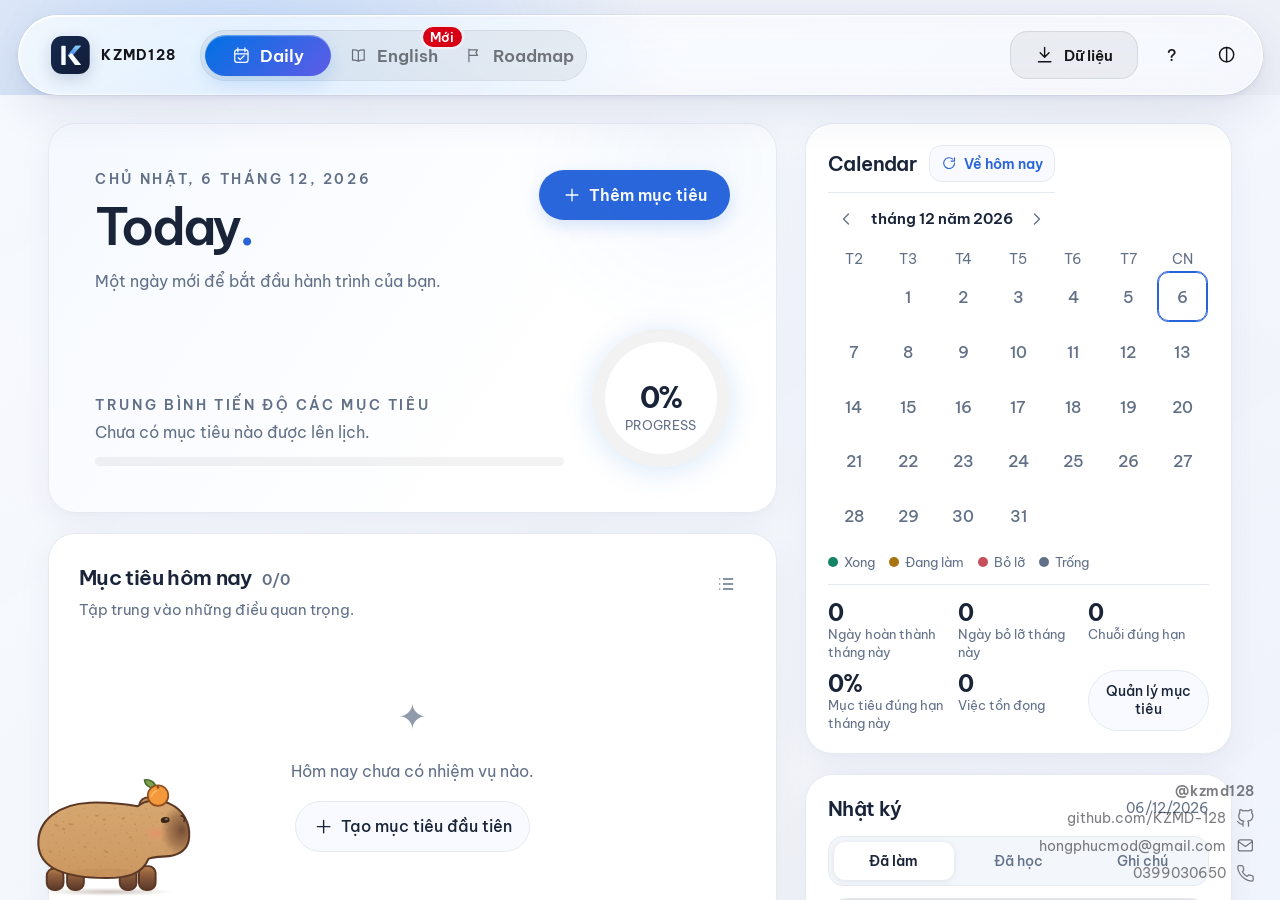
==== index.html @ f17ece74 "Add files via upload" ====
<!DOCTYPE html>
<html lang="vi"><head><meta charset="utf-8">
<meta name="viewport" content="width=device-width, initial-scale=1, viewport-fit=cover">
<title>KZMD128 — Progress, Every Day.</title>
<link rel="manifest" href="manifest.webmanifest">
<meta name="theme-color" content="#edf0f7">
<meta name="description" content="KZMD128 — Roadmap, English và Daily: hành trình tiến bộ mỗi ngày.">
<meta name="color-scheme" content="only light">
<meta name="mobile-web-app-capable" content="yes">
<meta name="apple-mobile-web-app-capable" content="yes">
<meta name="apple-mobile-web-app-title" content="KZMD128">
<meta name="apple-mobile-web-app-status-bar-style" content="black-translucent">

<link rel="icon" type="image/svg+xml" href="data:image/svg+xml,%3Csvg%20xmlns%3D%22http%3A%2F%2Fwww.w3.org%2F2000%2Fsvg%22%20viewBox%3D%220%200%20256%20256%22%3E%3Cdefs%3E%0A%20%3ClinearGradient%20id%3D%22bg%22%20x1%3D%220%22%20y1%3D%220%22%20x2%3D%221%22%20y2%3D%221%22%3E%3Cstop%20stop-color%3D%22%23152A4F%22%2F%3E%3Cstop%20offset%3D%221%22%20stop-color%3D%22%23121B37%22%2F%3E%3C%2FlinearGradient%3E%0A%20%3ClinearGradient%20id%3D%22wing%22%20x1%3D%220%22%20y1%3D%221%22%20x2%3D%221%22%20y2%3D%220%22%3E%3Cstop%20stop-color%3D%22%234B79EF%22%2F%3E%3Cstop%20offset%3D%221%22%20stop-color%3D%22%2371CBEE%22%2F%3E%3C%2FlinearGradient%3E%0A%3C%2Fdefs%3E%3Crect%20width%3D%22256%22%20height%3D%22256%22%20rx%3D%2257%22%20fill%3D%22url%28%23bg%29%22%2F%3E%0A%20%20%3Cpath%20d%3D%22M68%2070%20Q68%2064%2074%2064%20H91%20Q97%2064%2097%2070%20V186%20Q97%20192%2091%20192%20H74%20Q68%20192%2068%20186%20Z%22%20fill%3D%22%23F8FBFF%22%2F%3E%0A%20%20%3Cpath%20d%3D%22M110%20127%20L159%2065%20Q162%2062%20168%2062%20H194%20Q200%2062%20196%2068%20L135%20139%20Z%22%20fill%3D%22url%28%23wing%29%22%2F%3E%0A%20%20%3Cpath%20d%3D%22M113%20131%20L136%20113%20L196%20186%20Q201%20192%20193%20192%20H163%20Q159%20192%20156%20188%20Z%22%20fill%3D%22%23F8FBFF%22%2F%3E%0A%20%20%3Cpath%20d%3D%22M161%2065%20H194%20Q200%2065%20196%2071%20L182%2086%20H145%20Z%22%20fill%3D%22white%22%20fill-opacity%3D%22.16%22%2F%3E%0A%3C%2Fsvg%3E">

<script>try{var _t=localStorage.getItem('rm_th')==='dark'?'dark':'light';document.documentElement.dataset.theme=_t;var _m=document.querySelector('meta[name=theme-color]');if(_m)_m.content=_t==='dark'?'#06070c':'#edf0f7'}catch(e){document.documentElement.dataset.theme='light'}</script>
<link href="https://fonts.googleapis.com/css2?family=Be+Vietnam+Pro:wght@300;400;500;600&display=swap" rel="stylesheet">
<style>
/* ============ Token: sáng ============ */
:root{
--bg:#edf0f7;--ink:#14151a;--mut:rgba(20,21,26,.56);--line:rgba(20,21,26,.34);--rule:rgba(20,21,26,.09);--fill:rgba(20,21,26,.055);--red:#d70015;
--ac1:#0071e3;--ac2:#5e5ce6;--ring:rgba(0,113,227,.46);--ring2:rgba(0,113,227,.16);
--gbg:linear-gradient(135deg,rgba(255,255,255,.62),rgba(255,255,255,.26));
--gbg-s:linear-gradient(135deg,rgba(255,255,255,.82),rgba(255,255,255,.54));
--gf:blur(18px) saturate(150%) brightness(1.03);
--gsh:inset 0 1px 1px rgba(255,255,255,.9),inset 0 -1px 2px rgba(255,255,255,.3),0 0 0 .5px rgba(30,40,90,.08),0 14px 34px rgba(44,56,110,.11),0 2px 6px rgba(44,56,110,.07);
--spec:rgba(255,255,255,.82);--spec2:rgba(255,255,255,.28);--rim:rgba(255,255,255,.84);--spot:rgba(255,255,255,.57);--sheen:rgba(255,255,255,.65);--tile:rgba(255,255,255,.85);
--b1:#a8caf8;--b2:#dfc0f4;--b3:#b0e8dc;--b4:#f4dcc2;
--g1:rgba(10,132,255,.27);--g2:rgba(191,90,242,.14);--gc:rgba(10,132,255,.24);--gblend:normal;
--dks:rgba(44,56,110,.15);color-scheme:only light;box-sizing:border-box;padding-top:env(safe-area-inset-top,0px);padding-bottom:env(safe-area-inset-bottom,0px)}
/* ============ Token: tối ============ */
:root[data-theme="dark"]{
--bg:#06070c;--ink:#f5f6fa;--mut:rgba(245,246,250,.58);--line:rgba(255,255,255,.36);--rule:rgba(255,255,255,.1);--fill:rgba(255,255,255,.08);--red:#ff6961;
--ring:rgba(100,170,255,.58);--ring2:rgba(100,170,255,.18);
--gbg:linear-gradient(135deg,rgba(255,255,255,.17),rgba(255,255,255,.05));
--gbg-s:linear-gradient(135deg,rgba(58,62,80,.7),rgba(28,30,42,.6));
--gf:blur(22px) saturate(138%) brightness(1.08);
--gsh:inset 0 1px 1px rgba(255,255,255,.3),inset 0 -1px 2px rgba(255,255,255,.06),0 0 0 .5px rgba(255,255,255,.06),0 16px 44px rgba(0,0,0,.5),0 2px 8px rgba(0,0,0,.3);
--spec:rgba(255,255,255,.5);--spec2:rgba(255,255,255,.1);--rim:rgba(170,200,255,.78);--spot:rgba(140,175,255,.2);--sheen:rgba(255,255,255,.19);--tile:rgba(255,255,255,.16);
--b1:#2552bd;--b2:#6c35b8;--b3:#118088;--b4:#a8406a;
--g1:rgba(110,205,255,.29);--g2:rgba(165,115,255,.18);--gc:rgba(160,225,255,.26);--gblend:screen;
--dks:rgba(0,0,0,.5);color-scheme:dark}
*{box-sizing:border-box}html,body{height:100%;margin:0}
body{font-family:-apple-system,BlinkMacSystemFont,'Be Vietnam Pro',system-ui,sans-serif;background:var(--bg);color:var(--ink);overflow:hidden;-webkit-font-smoothing:antialiased}
.i{width:17px;height:17px;fill:none;stroke:currentColor;stroke-width:1.6;stroke-linecap:round;stroke-linejoin:round;flex:none}
.app{display:flex;height:100%;position:relative;overflow:hidden}
.main{flex:1;min-width:0;display:flex;flex-direction:column;position:relative;z-index:1}

/* ============ Nền aurora + glow chuột ============ */
.stage{position:absolute;inset:0;overflow:hidden;z-index:0;background:var(--bg);isolation:isolate}
.blob{position:absolute;width:58vmax;height:58vmax;border-radius:50%;opacity:.7;will-change:transform}
.blob.a{left:-14vmax;top:-20vmax;background:radial-gradient(circle,var(--b1),transparent 66%);animation:d1 28s ease-in-out infinite alternate}
.blob.b{right:-18vmax;top:4vmax;background:radial-gradient(circle,var(--b2),transparent 66%);animation:d2 34s ease-in-out infinite alternate}
.blob.c{left:14vmax;bottom:-30vmax;background:radial-gradient(circle,var(--b3),transparent 66%);animation:d3 31s ease-in-out infinite alternate}
.blob.d{right:6vmax;bottom:-24vmax;background:radial-gradient(circle,var(--b4),transparent 66%);animation:d4 38s ease-in-out infinite alternate}
@keyframes d1{to{transform:translate(16vmax,12vmax) scale(1.18)}}
@keyframes d2{to{transform:translate(-14vmax,16vmax) scale(.9)}}
@keyframes d3{to{transform:translate(12vmax,-14vmax) scale(1.2)}}
@keyframes d4{to{transform:translate(-16vmax,-10vmax) scale(1.1)}}
.glow{position:absolute;left:0;top:0;width:480px;height:480px;margin:-240px 0 0 -240px;border-radius:50%;pointer-events:none;opacity:0;
 background:radial-gradient(circle,var(--g1) 0%,var(--g2) 38%,transparent 68%);mix-blend-mode:var(--gblend);will-change:transform,opacity}
.glow.core{width:150px;height:150px;margin:-75px 0 0 -75px;background:radial-gradient(circle,var(--gc),transparent 70%)}

/* ============ Kính lỏng (Liquid Glass) ============ */
.glass{position:relative;background:var(--gbg);-webkit-backdrop-filter:var(--gf);backdrop-filter:var(--gf);box-shadow:var(--gsh)}
.glass::before{content:"";position:absolute;inset:0;border-radius:inherit;padding:1.2px;pointer-events:none;
 background:radial-gradient(150px circle at var(--mx,-400px) var(--my,-400px),var(--rim),transparent 70%),linear-gradient(140deg,var(--spec) 0%,var(--spec2) 22%,transparent 48%,transparent 62%,var(--spec2) 86%,var(--spec) 100%);
 -webkit-mask:linear-gradient(#000 0 0) content-box,linear-gradient(#000 0 0);-webkit-mask-composite:xor;mask:linear-gradient(#000 0 0) content-box exclude,linear-gradient(#000 0 0)}
.glass::after{content:"";position:absolute;inset:0;border-radius:inherit;pointer-events:none;opacity:0;transition:opacity .45s ease;
 background:radial-gradient(260px circle at var(--mx,-400px) var(--my,-400px),var(--spot),transparent 70%)}
[data-spot]:hover>.glass::after,.glass[data-spot]:hover::after{opacity:1}

/* ============ Thanh trên + dock ============ */
.bar{position:relative;z-index:50;display:flex;gap:10px;align-items:center;margin:12px 14px 0;padding:9px 12px 9px 22px;border-radius:32px;flex-wrap:wrap;min-height:64px}
.bar>.bg{position:absolute;inset:0;border-radius:inherit;pointer-events:none;z-index:0}
.bar>:not(.bg){position:relative;z-index:1}
.brand{font-size:13.5px;font-weight:600;letter-spacing:.18em;text-transform:uppercase;color:var(--mut);margin-right:6px;display:flex;align-items:center}
.brand::before{content:"";width:9px;height:9px;border-radius:50%;margin-right:10px;background:linear-gradient(135deg,var(--ac1),var(--ac2));box-shadow:0 0 10px var(--ring)}
.crumbs{flex:1 1 110px;font-size:14.5px;color:var(--mut);min-width:110px;white-space:nowrap;overflow:hidden;text-overflow:ellipsis}
.crumbs a{color:var(--ink);cursor:pointer;font-weight:500;transition:opacity .25s}.crumbs a:hover{opacity:.55}
button{font:inherit;font-size:13px;font-weight:500;border:0;background:transparent;color:var(--ink);border-radius:980px;padding:7px 14px;cursor:pointer;display:inline-flex;align-items:center;gap:6px;transition:background .35s ease,opacity .35s ease,filter .35s ease,transform .35s ease,scale .45s cubic-bezier(.32,.72,0,1)}
button:hover{background:var(--fill)}button:active{opacity:.82;scale:.955;transition-duration:.12s}
.p{background:linear-gradient(135deg,var(--ac1),var(--ac2));color:#fff;box-shadow:inset 0 1px 0 rgba(255,255,255,.32),0 5px 14px var(--ring2)}
.p:hover{background:linear-gradient(135deg,var(--ac1),var(--ac2));filter:brightness(1.1)}
#add{font-size:14px;padding:10px 18px}#add .i{width:16px;height:16px}
#add{overflow:hidden;transition:background .35s ease,filter .35s ease,opacity .35s ease,scale .5s cubic-bezier(.32,.72,0,1),translate .5s cubic-bezier(.32,.72,0,1),box-shadow .5s ease}
#add .i{transition:transform .6s cubic-bezier(.32,.72,0,1)}
#add::after{content:"";position:absolute;top:0;bottom:0;left:-70%;width:45%;background:linear-gradient(100deg,transparent,rgba(255,255,255,.38),transparent);transform:skewX(-20deg);transition:left .9s cubic-bezier(.32,.72,0,1);pointer-events:none}
@media(hover:hover){#add:hover{translate:0 -2px;scale:1.04;box-shadow:inset 0 1px 0 rgba(255,255,255,.4),0 10px 26px var(--ring2)}
#add:hover .i{transform:rotate(90deg)}#add:hover::after{left:130%}}
#add:active{scale:.96;translate:0 0;transition-duration:.12s}
@media(prefers-reduced-motion:reduce){#add::after{display:none}#add:hover .i{transform:none}}
.g{width:34px;height:34px;padding:0;justify-content:center}
.dock{position:relative;display:flex;align-items:center;gap:2px;padding:4px;height:46px;flex:none;border-radius:24px;margin-left:30px}
/* vùng bắt chuột kéo dài xuống dưới, chỉ bật khi đang phóng to để không bị tuột hover giữa các icon */
.dock::after{content:"";position:absolute;left:-40px;right:-40px;top:0;height:calc(100% + 44px);pointer-events:none;z-index:0}
.dock.hot::after{pointer-events:auto}
/* nền kính của dock là một hình duy nhất, JS vẽ lại đường viền (clip-path) mỗi khung hình: thanh cong xuống ôm theo icon */
.dock>.dockbg{position:absolute;left:-70px;top:0;width:calc(100% + 140px);height:calc(100% + 60px);border-radius:0;box-shadow:none;pointer-events:none;z-index:0}
.dock>.dockbg.glass::before{display:none}
.dock>.dockbg.glass::after{opacity:var(--so,0);border-radius:0}
.dksv{position:absolute;left:-70px;top:0;width:calc(100% + 140px);height:calc(100% + 60px);overflow:visible;pointer-events:none;z-index:0}
.dock .g{position:relative;z-index:1;width:38px;height:38px;flex:none;transform-origin:50% 0;will-change:transform;isolation:isolate;background:transparent}
.dock .g::before{content:"";position:absolute;inset:0;border-radius:50%;background:var(--tile);opacity:calc(var(--g,0)*.8);z-index:-1;box-shadow:inset 0 1px 1px rgba(255,255,255,.5),0 3px 10px rgba(0,0,0,.1)}
.dock:not(.mag) .g::before{transition:opacity .25s ease}
.dock:not(.mag) .g:hover::before{opacity:1}
.dock .g:hover{background:transparent}
.dock .g .i{width:20px;height:20px}
.dock .g.act::after{content:"";position:absolute;bottom:3px;left:50%;width:4px;height:4px;margin-left:-2px;border-radius:50%;background:var(--ink);opacity:.75}
.dock .sep{display:block;position:relative;z-index:1;width:1px;height:22px;background:var(--rule);margin:0 4px;flex:none;will-change:transform}
.tip{position:absolute;left:0;top:0;z-index:2;pointer-events:none;opacity:0;white-space:nowrap;font-size:12px;font-weight:500;padding:5px 12px;border-radius:999px;color:#f5f5f7;transition:opacity .18s ease;
 background:rgba(26,27,32,.74);-webkit-backdrop-filter:blur(14px) saturate(160%);backdrop-filter:blur(14px) saturate(160%);box-shadow:inset 0 1px 0 rgba(255,255,255,.18),0 6px 18px rgba(0,0,0,.25)}
.dock.mag .tip{transition:none}

/* ============ Bảng vẽ ============ */
.wrap{flex:1;position:relative;min-height:0;overflow:hidden}
#board{position:absolute;inset:0;overflow:hidden;touch-action:none;cursor:grab;background:transparent}
#board.dg{cursor:grabbing}
#world{position:absolute;left:0;top:0;transform-origin:0 0;will-change:transform}
#world>svg{position:absolute;left:0;top:0;width:1px;height:1px;overflow:visible}
.lk{fill:none;stroke:var(--line);stroke-width:1px;vector-effect:non-scaling-stroke;stroke-linecap:round}
.n{position:absolute;left:0;top:0;width:200px;will-change:transform}
.dt{position:absolute;left:0;right:0;top:-22px;text-align:center;font-size:11px;letter-spacing:.03em;color:var(--mut);white-space:nowrap}
.dt.late{color:var(--red)}
.card{height:88px;border-radius:26px;padding:14px 17px;cursor:pointer;transition:translate .6s cubic-bezier(.32,.72,0,1),scale .6s cubic-bezier(.32,.72,0,1),box-shadow .6s ease}
.card:hover{translate:0 -3px;scale:1.03}
.card:active{scale:.985;translate:0 -1px;transition-duration:.15s}
.card.pulse{animation:cpulse .9s cubic-bezier(.22,.8,.3,1)}
@keyframes cpulse{0%{box-shadow:var(--gsh),0 0 0 0 var(--ring2)}100%{box-shadow:var(--gsh),0 0 0 16px transparent}}
@media(prefers-reduced-motion:reduce){.card.pulse{animation:none}}
.card.on{box-shadow:var(--gsh),0 0 0 1.5px var(--ring),0 0 26px var(--ring2)}
.card b{font-size:14px;font-weight:600;display:flex;gap:5px;align-items:flex-start;padding-right:36px;line-height:1.3;max-height:2.6em;overflow:hidden;letter-spacing:-.01em}
.card b .i{width:14px;height:14px;margin-top:2px}
.card small{color:var(--mut);font-size:11.5px;display:flex;align-items:center;gap:3px;margin-top:4px}
.card small .i{width:12px;height:12px;transition:transform .35s}.card small .i.o{transform:rotate(180deg)}
.pr{position:absolute;left:17px;right:17px;bottom:13px;height:3px;background:var(--fill);border-radius:3px;overflow:hidden}
.pr i{display:block;height:100%;background:linear-gradient(90deg,var(--ac1),var(--ac2));border-radius:3px;transition:width .6s cubic-bezier(.32,.72,0,1)}
.ic{position:absolute;top:10px;right:11px;display:flex;gap:2px;opacity:0;transition:opacity .4s;color:var(--mut);z-index:2}
.card:hover .ic{opacity:1}.ic span{display:flex;padding:3px;border-radius:50%;transition:background .25s,color .25s}.ic span:hover{color:var(--ink);background:var(--fill)}.ic .i{width:14px;height:14px}
@media(hover:none){.ic{opacity:.7}}
.sig{position:absolute;right:20px;bottom:14px;font-size:11.5px;color:var(--mut);z-index:3;display:grid;gap:7px;justify-items:end}
.sig b{font-weight:600;letter-spacing:.04em}.sig a{color:inherit;text-decoration:none;display:flex;align-items:center;gap:8px;transition:color .25s}.sig a:hover{color:var(--ink)}.sig .i{width:15px;height:15px}

/* ============ Câu động lực ============ */
.qpill{position:absolute;top:14px;left:50%;translate:-50% 0;width:230px;height:46px;max-width:calc(100% - 24px);border-radius:28px;overflow:hidden;cursor:pointer;z-index:6;
 background:var(--gbg-s);transition:width 1s cubic-bezier(.32,.72,0,1),height 1s cubic-bezier(.32,.72,0,1)}
.qi{position:absolute;left:50%;top:50%;width:max-content;max-width:min(520px,calc(100vw - 110px));translate:-43% -50%;opacity:0;text-align:center;
 transition:translate 1s cubic-bezier(.32,.72,0,1),opacity .6s ease}
.qi.in{translate:-50% -50%;opacity:1}
.qi.out{translate:-58% -50%;opacity:0;transition-duration:.7s,.5s}
.qi p{margin:0;font-size:14.5px;line-height:1.5;font-weight:500;letter-spacing:-.005em}
.qi cite{display:block;font-style:normal;font-size:11.5px;color:var(--mut);font-weight:400;margin-top:2px}
.w{display:inline-block;opacity:0;transform:translateY(10px) scale(.96);filter:blur(7px);
 transition:opacity .7s ease,transform .95s cubic-bezier(.2,.9,.25,1),filter .7s ease;transition-delay:calc(var(--i)*34ms + 140ms)}
.qi.in .w{opacity:1;transform:none;filter:blur(0)}
.qi.out .w{opacity:0;transform:translateY(-8px) scale(.98);filter:blur(6px);transition-duration:.45s,.55s,.45s;transition-delay:calc(var(--i)*14ms)}
.qpill .sh{position:absolute;inset:0;pointer-events:none;opacity:0;background:linear-gradient(100deg,transparent 32%,var(--sheen) 50%,transparent 68%)}
.qpill .sh.go{animation:sh 1.6s .1s cubic-bezier(.4,0,.2,1)}
@keyframes sh{0%{transform:translateX(-110%);opacity:0}25%{opacity:1}100%{transform:translateX(110%);opacity:0}}
.qpill .ln{position:absolute;left:0;right:0;bottom:0;height:2px;opacity:.6;transform:scaleX(0);transform-origin:left;background:linear-gradient(90deg,var(--ac1),var(--ac2))}
.qpill .ln.go{animation:ln 15s linear forwards}
@keyframes ln{to{transform:scaleX(1)}}

/* ============ Bong bóng hai bên ============ */
.col{position:absolute;top:14px;width:215px;display:flex;flex-direction:column;justify-content:center;gap:14px;z-index:4;pointer-events:none;transition:opacity .7s}
#lb{left:16px;bottom:14px;align-items:flex-start}#rb{right:16px;bottom:100px;align-items:flex-end}
.bb{pointer-events:auto;cursor:pointer;max-width:100%;animation:popL .8s cubic-bezier(.32,.72,0,1) both;animation-delay:calc(var(--i)*.09s)}.bb.R{animation-name:popR}
.bi{padding:11px 16px;border-radius:22px;animation:fl 6s ease-in-out infinite alternate;animation-delay:calc(var(--i)*-1.3s);font-size:12px;line-height:1.45}
.bb.L .bi{border-bottom-left-radius:7px}.bb.R .bi{border-bottom-right-radius:7px}
.bi b{display:block;font-weight:600;font-size:12.5px}.bi span{color:var(--mut);font-size:11px;display:block}
.bi p{margin:2px 0;color:var(--mut);display:-webkit-box;-webkit-line-clamp:2;-webkit-box-orient:vertical;overflow:hidden}
.bi .r{color:var(--red)}
@keyframes popL{from{opacity:0;transform:translateX(-48px)}}@keyframes popR{from{opacity:0;transform:translateX(48px)}}
@keyframes fl{to{transform:translateY(-6px)}}
.app.oI #rb,.app.oH #rb{opacity:0}.app.oI #rb .bb,.app.oH #rb .bb{pointer-events:none}
@media(max-width:1000px){.col{display:none}}

/* ============ Panel nổi ============ */
.panel{position:absolute;top:14px;bottom:14px;width:330px;max-width:94vw;border-radius:32px;background:var(--gbg-s);display:flex;flex-direction:column;min-height:0;z-index:20;overflow:hidden;opacity:0;pointer-events:none;transition:transform .45s cubic-bezier(.32,.72,0,1),opacity .35s ease,scale .5s cubic-bezier(.3,1.4,.5,1)}
.panel.open{opacity:1;pointer-events:auto;transform:none;transition:transform .75s cubic-bezier(.3,1.25,.5,1),opacity .5s ease,scale .55s cubic-bezier(.3,1.4,.5,1)}
@media(hover:hover){.panel.open:hover{scale:1.025}}
.panel.R{right:14px;transform:translateX(44px)}.panel.L{left:14px;transform:translateX(-44px)}.panel.open.R,.panel.open.L{transform:none}
.panel h3{margin:0;padding:20px 22px 8px;font-size:17px;font-weight:600;letter-spacing:-.02em;display:flex;align-items:center;justify-content:space-between;gap:10px}
.px{width:30px;height:30px;padding:0;justify-content:center;color:var(--mut);flex:none;margin:-4px -6px -4px 0}
.px .i{width:16px;height:16px;transition:transform .45s cubic-bezier(.3,1.5,.5,1)}
.px:hover{color:var(--ink);background:var(--fill)}.px:hover .i{transform:rotate(90deg)}
.panel h3 small{color:var(--mut);font-weight:400;font-size:12px;margin-left:6px}
.hw{padding:0 22px 10px;display:grid;gap:8px}
input,textarea{font:inherit;font-size:13px;width:100%;border:0;border-radius:14px;padding:10px 12px;background:var(--fill);color:var(--ink);outline:none;resize:none;box-shadow:inset 0 0 0 1px var(--rule);transition:box-shadow .3s}
input:focus,textarea:focus{box-shadow:inset 0 0 0 1px var(--ac1),0 0 0 3px var(--ring2)}
.two{display:grid;grid-template-columns:1fr 1fr;gap:8px}
#alert{margin:0 22px 8px;font-size:12px;color:var(--red);line-height:1.6}
.lst{overflow:auto;padding:0 22px 18px;flex:1}
.it{display:flex;gap:10px;align-items:flex-start;padding:11px 0;border-top:1px solid var(--rule);font-size:13px}
.it .t{line-height:1.4}.it.d .t{text-decoration:line-through;color:var(--mut)}.tag{font-size:11.5px;color:var(--mut)}.tag.r{color:var(--red)}
.it>span,.ih span{cursor:pointer;color:var(--mut);display:flex;transition:color .25s}.it>span:hover,.ih span:hover{color:var(--ink)}
.ide{padding:11px 0;border-top:1px solid var(--rule);font-size:13px}
.ih{display:flex;justify-content:space-between;gap:8px}.ih b{font-weight:600;line-height:1.35}
.ide p{margin:4px 0;color:var(--ink);white-space:pre-wrap;line-height:1.45;display:-webkit-box;-webkit-line-clamp:5;-webkit-box-orient:vertical;overflow:hidden}
input[type=checkbox]{appearance:none;-webkit-appearance:none;width:18px;height:18px;padding:0;margin:1px 0 0;border:1.5px solid var(--line);border-radius:50%;background:transparent;flex:none;cursor:pointer;box-shadow:none;transition:background .3s,border-color .3s}
input[type=checkbox]:checked{border-color:transparent;background:url("data:image/svg+xml,%3Csvg xmlns='http://www.w3.org/2000/svg' viewBox='0 0 24 24' fill='none' stroke='white' stroke-width='3.4' stroke-linecap='round' stroke-linejoin='round'%3E%3Cpath d='M6 12.5l4 4 8-9'/%3E%3C/svg%3E") center/12px no-repeat,linear-gradient(135deg,var(--ac1),var(--ac2))}
.hide{display:none!important}

/* ============ Hộp thoại, toast ============ */
.mask{position:absolute;inset:0;background:rgba(0,0,0,.2);-webkit-backdrop-filter:blur(8px);backdrop-filter:blur(8px);display:flex;align-items:center;justify-content:center;z-index:30;padding:12px}
.dlg{background:var(--gbg-s);border-radius:30px;padding:24px;width:min(430px,100%);max-height:100%;overflow:auto;display:grid;gap:12px;font-size:13px;box-shadow:var(--gsh),0 30px 80px rgba(0,0,0,.25)}
.dlg h3{margin:0;font-size:18px;font-weight:600;letter-spacing:-.02em}.dlg label{display:grid;gap:5px;color:var(--mut);font-size:12px}
.chk{display:flex!important;align-items:center;gap:8px}.chk input{width:18px}
.row{display:flex;gap:6px;justify-content:flex-end}.mask{animation:fi .3s ease}.dlg{animation:di .6s cubic-bezier(.3,1.3,.5,1)}@keyframes fi{from{opacity:0}}@keyframes di{from{opacity:0;transform:translateY(18px) scale(.93)}}
#toasts{position:absolute;left:14px;bottom:36px;z-index:40;display:grid;gap:6px;max-width:min(360px,90vw)}
.toast{background:rgba(28,28,32,.74);-webkit-backdrop-filter:blur(18px) saturate(160%);backdrop-filter:blur(18px) saturate(160%);color:#f5f5f7;padding:11px 17px;border-radius:18px;font-size:13px;box-shadow:inset 0 1px 0 rgba(255,255,255,.18),0 10px 30px rgba(0,0,0,.25);animation:ti .55s cubic-bezier(.3,1.3,.5,1)}
@keyframes ti{from{opacity:0;transform:translateY(14px) scale(.95)}}
@media(max-width:900px){.dock{margin-left:0}}
@media(max-width:560px){.brand{letter-spacing:.08em}.bar{padding-left:14px}}
@media(prefers-reduced-motion:reduce){.blob,.bi{animation:none}.panel.open:hover{scale:none}.w{transition-duration:.01s!important;transition-delay:0s!important}.qpill .sh.go{animation:none}}

/* ============ Menu tính năng (rê chuột vào chữ Roadmap) ============ */
.brand{cursor:pointer;user-select:none;-webkit-user-select:none;transition:color .3s}
.brand:hover,.brand.open{color:var(--ink)}
.bar>.brand{z-index:5}
.brand::after{content:"";position:absolute;left:-14px;top:100%;width:230px;height:24px;pointer-events:none}.brand.open::after{pointer-events:auto}
.bc{width:12px;height:12px;margin-left:7px;transition:transform .55s cubic-bezier(.3,1.5,.5,1)}.brand.open .bc{transform:rotate(180deg)}
.fmenu{position:absolute;left:-14px;top:calc(100% + 14px);min-width:190px;padding:7px;border-radius:26px;background:var(--gbg-s);display:grid;gap:2px;
 text-transform:none;letter-spacing:0;font-size:13px;color:var(--ink);cursor:default;opacity:0;pointer-events:none;transform:translateY(-10px) scale(.86);transform-origin:28px 0;transition:opacity .25s ease,transform .3s ease}
.brand.open .fmenu{opacity:1;pointer-events:auto;transform:none;transition:opacity .35s ease,transform .8s cubic-bezier(.3,1.35,.5,1)}
.fi{width:100%;justify-content:flex-start;gap:10px;padding:11px 14px;border-radius:19px;font-size:13.5px;opacity:0;transform:translateY(-8px) scale(.9);transition:opacity .2s,transform .2s,background .3s}
.brand.open .fi{opacity:1;transform:none;transition:opacity .4s ease calc(var(--i)*70ms + 120ms),transform .75s cubic-bezier(.3,1.5,.5,1) calc(var(--i)*70ms + 120ms),background .3s}
.fi.act{background:var(--fill)}.fi.act::after{content:"";margin-left:auto;width:6px;height:6px;border-radius:50%;background:linear-gradient(135deg,var(--ac1),var(--ac2))}
.enb{display:none}.app.en .enb,.app.st .enb{display:inline-flex}.app.en #add,.app.en #dock,.app.st #add,.app.st #dock{display:none}.app.en .crumbs,.app.st .crumbs{visibility:hidden}
@keyframes bpop{from{opacity:0;transform:translateY(-8px) scale(.9)}}
.app.rb #add,.app.rb .dock,.app.en .enb,.app.st .enb{animation:bpop .7s cubic-bezier(.3,1.3,.5,1) both}

/* ============ Chuyển giữa các tính năng ============ */
#rmv,#en,#st{position:absolute;inset:0}
#rmv{transition:opacity .5s ease .1s,transform .7s cubic-bezier(.3,1.2,.5,1) .1s,visibility 0s}
.app.en #rmv,.app.st #rmv{opacity:0;visibility:hidden;pointer-events:none;transform:scale(.97);transition:opacity .35s ease,transform .5s ease,visibility 0s .5s}
#en{overflow-y:auto;overscroll-behavior:contain;opacity:0;visibility:hidden;pointer-events:none;transform:translateY(24px) scale(.98);padding-top:60px;transition:opacity .3s ease,transform .4s ease,visibility 0s .4s,padding-top 1s cubic-bezier(.32,.72,0,1)}
.app.en #en{opacity:1;visibility:visible;pointer-events:auto;transform:none;transition:opacity .6s ease .15s,transform .9s cubic-bezier(.3,1.25,.5,1) .15s,visibility 0s,padding-top 1s cubic-bezier(.32,.72,0,1)}

/* ============ English: flashcard ============ */
.en1{min-height:calc(100% - var(--th,196px));padding:24px 20px 22px;display:flex;flex-direction:column;align-items:center;justify-content:center;gap:20px}
.app.en .en1>*{animation:ep .9s cubic-bezier(.3,1.3,.5,1) both}
.app.en .en1>:nth-child(2){animation-delay:.12s}.app.en .en1>:nth-child(3){animation-delay:.24s}.app.en .en1>:nth-child(4){animation-delay:.36s}
@keyframes ep{from{opacity:0;transform:translateY(26px) scale(.94)}}
.fcw{width:min(520px,100%);perspective:1400px;cursor:pointer;transition:translate .55s cubic-bezier(.3,1.4,.5,1)}.fcw:hover{translate:0 -4px}
.fc{position:relative;height:clamp(190px,36vh,300px);transform-style:preserve-3d;transition:transform .85s cubic-bezier(.3,1.25,.5,1)}
.fc.flip{transform:rotateY(180deg)}.fc.nt{transition:none}
.ff{position:absolute;inset:0;border-radius:34px;display:flex;flex-direction:column;align-items:center;justify-content:center;gap:12px;padding:26px 30px;text-align:center;
 backface-visibility:hidden;-webkit-backface-visibility:hidden;-webkit-backdrop-filter:none;backdrop-filter:none;background:var(--gbg-s)}
.ff.bk{transform:rotateY(180deg)}
.ff b{font-size:clamp(26px,5vw,38px);font-weight:600;letter-spacing:-.02em;line-height:1.2;word-break:break-word}
.ff small{font-size:11px;letter-spacing:.14em;text-transform:uppercase;color:var(--mut)}
.dkb{display:flex;align-items:center;gap:8px;padding:7px 10px;border-radius:999px}
.cb{position:relative;width:44px;height:44px;padding:0;justify-content:center}.cb .i{width:20px;height:20px}
.rg{position:absolute;left:-4px;top:-4px;width:calc(100% + 8px);height:calc(100% + 8px);transform:rotate(-90deg);fill:none;stroke:var(--ac1);stroke-width:2;stroke-linecap:round;stroke-dasharray:116.24;stroke-dashoffset:116.24;opacity:0;pointer-events:none}
.rg.go{opacity:1;animation:rg var(--fms,5s) linear forwards}@keyframes rg{to{stroke-dashoffset:0}}
.pos{width:min(520px,100%);display:flex;align-items:center;gap:14px;font-size:12.5px;color:var(--mut);white-space:nowrap}.pos b{color:var(--ink);font-weight:600}
.trk{flex:1;height:4px;border-radius:4px;background:var(--fill);overflow:hidden}
.trk i{display:block;height:100%;width:0;border-radius:4px;background:linear-gradient(90deg,var(--ac1),var(--ac2));transition:width .7s cubic-bezier(.32,.72,0,1)}
.hint{color:var(--mut);font-size:12.5px}.hint .i{width:14px;height:14px;animation:bob 2s ease-in-out infinite}@keyframes bob{50%{transform:translateY(3px)}}
.en2{width:min(640px,100%);margin:0 auto;padding:0 20px 130px;display:grid;gap:16px}
.ep{padding:20px 22px;border-radius:30px;background:var(--gbg-s);display:grid;gap:10px}
.ep h3{margin:0;font-size:17px;font-weight:600;letter-spacing:-.02em}.ep h3 small{color:var(--mut);font-weight:400;font-size:12px;margin-left:6px}
.hnt{font-size:12px;color:var(--mut);line-height:1.55}.hnt b{color:var(--ink);font-weight:500}
.wi{display:flex;gap:12px;align-items:center;padding:12px 0;border-top:1px solid var(--rule);cursor:pointer}
.wi .no{font-style:normal;font-size:11.5px;color:var(--mut);width:24px;text-align:right;flex:none}
.wt{flex:1;min-width:0;display:grid;gap:2px}.wt b{font-weight:600;font-size:14px}.wt span{color:var(--mut);font-size:12.5px}
.wt .wpos{font-style:normal;color:var(--ac1);font-size:10.5px;margin-right:4px}
.wi.on .no,.wi.on .wt b{color:var(--ac1)}.wi.on .no{font-weight:600}
.wx{display:flex;padding:5px;border-radius:50%;color:var(--mut);transition:background .25s,color .25s}.wx:hover{color:var(--ink);background:var(--fill)}
.nw{animation:wp .75s cubic-bezier(.3,1.4,.5,1) both;animation-delay:calc(var(--n)*70ms)}@keyframes wp{from{opacity:0;transform:translateY(14px) scale(.96)}}
.em{margin:0;color:var(--mut);font-size:13px}
/* ============ Từ vựng mở rộng: prompt AI, ví dụ, biến thể và ảnh ============ */
.wprompt{border-top:1px solid var(--rule);padding-top:10px;margin-top:2px}
.wprompt summary{display:flex;align-items:center;justify-content:space-between;gap:12px;cursor:pointer;list-style:none;font-size:13px;font-weight:600}
.wprompt summary::-webkit-details-marker,.wd summary::-webkit-details-marker{display:none}
.wprompt summary::after{content:'+';color:var(--mut);font-size:18px;font-weight:400;line-height:1}
.wprompt[open] summary::after{content:'−'}
.wpbody{display:grid;gap:10px;padding-top:12px}
.wphead button{width:100%;min-height:42px;justify-content:center;background:var(--fill)}
#w_prompt{width:100%;height:130px;min-height:90px;max-height:60vh;resize:vertical;font-size:12px;line-height:1.55}
.wextra{width:min(860px,100%)}
.wd{padding:13px 16px;border-radius:25px;background:var(--gbg-s);text-align:left}
.wd summary{display:flex;align-items:center;justify-content:space-between;gap:12px;cursor:pointer;list-style:none;font-size:12.5px;font-weight:600}
.wd summary::after{content:'⌄';color:var(--mut);font-size:16px;font-weight:400;transition:transform .2s}
.wd[open] summary::after{transform:rotate(180deg)}
.wd summary small{margin-left:auto;color:var(--mut);font-size:11px;font-weight:400}
.wdgrid{display:grid;gap:12px;align-items:start;margin-top:12px}
.wdgrid.ph0{grid-template-columns:minmax(0,1fr)}
.wdgrid.ph1{grid-template-columns:96px minmax(0,1fr)}
.wdgrid.ph2{grid-template-columns:82px minmax(0,1fr) 82px}
.wdphoto{display:block;width:100%;height:104px;object-fit:cover;border-radius:18px;background:var(--fill);box-shadow:0 5px 16px rgba(20,21,26,.1)}
.wdbody{display:grid;gap:10px;min-width:0}
.wdexample{padding:10px 12px;border-radius:16px;background:var(--fill);display:grid;gap:5px}
.wdlabel{font-size:10px;letter-spacing:.1em;text-transform:uppercase;color:var(--mut)}
.wdexample b{font-size:13px;font-weight:600;line-height:1.45}
.wdexample span{font-size:12px;color:var(--mut);line-height:1.45}
.wdgroup{display:grid;gap:6px}
.wdlist{display:flex;flex-wrap:wrap;gap:6px}
.wdtag{display:grid;gap:1px;max-width:100%;padding:6px 9px;border-radius:12px;background:var(--fill);font-size:11.5px;line-height:1.35}
.wdtag b{font-weight:600;overflow-wrap:anywhere}
.wdtag small,.wdtag em{font-size:10.5px;color:var(--mut);font-style:normal;overflow-wrap:anywhere}
.quizextra{width:min(700px,100%)}
@media(max-width:560px){
 .wphead button{min-height:42px}
 .wd{padding:12px;border-radius:21px}.wdgrid{gap:9px;margin-top:10px}
 .wdgrid.ph1{grid-template-columns:64px minmax(0,1fr)}.wdgrid.ph2{grid-template-columns:54px minmax(0,1fr) 54px}
 .wdphoto{height:76px;border-radius:14px}.wdexample{padding:9px 10px}.wdexample b{font-size:12.5px}
 .wdtag{padding:5px 7px}
}
@media(prefers-reduced-motion:reduce){.fc{transition-duration:.01s}.nw,.hint .i,.app.en .en1>*{animation:none}}

.sx{animation:ep .8s cubic-bezier(.3,1.3,.5,1) both}

/* ============ English: Học (điền nghĩa, chấm đúng / gần đúng / sai) ============ */
:root{--ok:#1f9d55;--okt:rgba(31,157,85,.13);--okx:#17803f;--nr:#e0a100;--nrt:rgba(255,196,0,.2);--nrx:#9a6500;--bdt:rgba(215,0,21,.1)}
:root[data-theme="dark"]{--ok:#4cd980;--okt:rgba(76,217,128,.16);--okx:#5fe08f;--nr:#ffd23f;--nrt:rgba(255,210,63,.17);--nrx:#ffd95c;--bdt:rgba(255,105,97,.18)}
#lq{--rc:transparent;--rt:transparent;--rx:var(--ink)}
#lq[data-r=ok]{--rc:var(--ok);--rt:var(--okt);--rx:var(--okx)}
#lq[data-r=nr]{--rc:var(--nr);--rt:var(--nrt);--rx:var(--nrx)}
#lq[data-r=bad]{--rc:var(--red);--rt:var(--bdt);--rx:var(--red)}
.en1.lq{gap:16px}
.lqt{display:flex;align-items:center;gap:16px;padding:9px 18px;border-radius:999px;font-size:12.5px;color:var(--mut);white-space:nowrap}
.lqt span{display:inline-flex;align-items:center;gap:6px}.lqt b{color:var(--ink);font-weight:600}
.lqt i{width:7px;height:7px;border-radius:50%}.lqt .ok{background:var(--ok)}.lqt .nr{background:var(--nr)}.lqt .bad{background:var(--red)}
.lqc{width:min(520px,100%);min-height:clamp(170px,27vh,240px);border-radius:34px;display:flex;flex-direction:column;align-items:center;justify-content:center;gap:12px;padding:26px 30px;text-align:center;background:var(--gbg-s);
 box-shadow:var(--gsh),0 0 0 1.5px var(--rc),0 0 28px var(--rt),inset 0 0 0 400px var(--rt);transition:box-shadow .5s ease}
.lqc b{font-size:clamp(26px,5vw,38px);font-weight:600;letter-spacing:-.02em;line-height:1.2;word-break:break-word}
.lqc small{font-size:13px;color:var(--mut)}
.lqsp{position:absolute;top:14px;right:14px;width:42px;height:42px;padding:0;justify-content:center;border-radius:50%;background:var(--fill);color:var(--mut);z-index:2}
.lqsp:hover{background:var(--rule);color:var(--ink)}.lqsp .i{width:20px;height:20px}
.lqsp.on{color:#fff;background:linear-gradient(135deg,var(--ac1),var(--ac2));animation:lqpl .9s ease-in-out infinite}
@keyframes lqpl{0%,100%{box-shadow:0 0 0 0 var(--ring2)}50%{box-shadow:0 0 0 8px transparent}}
.lq.emp .lqsp,.lq.fin .lqsp{display:none}
@media(prefers-reduced-motion:reduce){.lqsp.on{animation:none}}
.lqi{width:min(520px,100%);display:grid;gap:10px}
.lqi input{font-size:16px;padding:15px 18px;border-radius:20px;text-align:center;transition:box-shadow .4s}
#lq[data-r] .lqi input{box-shadow:inset 0 0 0 1.5px var(--rc),0 0 0 4px var(--rt)}
.lqbtn{display:flex;gap:10px}.lqbtn button{justify-content:center;padding:13px 16px}.lqbtn .p{flex:2}.lqbtn .sk{flex:1;background:var(--fill)}.lqbtn .sk:hover{background:var(--rule)}
.lqx{width:min(520px,100%);min-height:104px}
.lqr{padding:16px 20px;border-radius:26px;display:grid;gap:6px;background:linear-gradient(var(--rt),var(--rt)),var(--gbg-s);-webkit-backdrop-filter:var(--gf);backdrop-filter:var(--gf);box-shadow:inset 0 0 0 1px var(--rc);
 opacity:0;transform:translateY(10px) scale(.97);pointer-events:none;transition:opacity .22s ease,transform .25s ease}
.lqr.show{opacity:1;transform:none;pointer-events:auto;transition:opacity .35s ease,transform .8s cubic-bezier(.3,1.35,.5,1)}
.lqh{display:flex;align-items:center;gap:8px;font-size:15px;font-weight:600;color:var(--rx)}
.lqr p{margin:0;font-size:13.5px;line-height:1.5}.lqr p span{color:var(--mut)}.lqr p b{font-weight:600}
.lqe{display:none;color:var(--mut)}.lq.emp .lqe{display:inline-flex}.lq.emp .lqi,.lq.emp .lqx{visibility:hidden;pointer-events:none}
.lqp{width:min(520px,100%);display:grid;gap:7px;font-size:12px;color:var(--mut);text-align:center}.lqp b{color:var(--ink);font-weight:600}
.lqp i{display:block;height:5px;border-radius:9px;background:var(--fill);overflow:hidden}
.lqp u{display:block;height:100%;width:0;border-radius:inherit;background:linear-gradient(90deg,var(--ac1),var(--ac2));transition:width .6s cubic-bezier(.3,1.2,.5,1)}
.lqsn{justify-self:center;font-size:11.5px;padding:4px 12px;color:var(--mut);background:var(--fill)}.lqsn:hover{background:var(--rule)}
.lq .lqre{display:none}.lq.fin .lqre{display:inline-flex;justify-content:center;padding:13px 24px}.lq.fin .lqi,.lq.fin .lqx{display:none}
@media(prefers-reduced-motion:reduce){.lqr,.lqr.show,.lqc{transition-duration:.01s}}
::view-transition-old(root),::view-transition-new(root){animation-duration:.6s}

/* ============ Thanh trên: luôn một hàng, cao bằng nhau ở Roadmap và English (kể cả điện thoại) ============ */
.enb{margin-left:auto}
@media(max-width:760px){
 .crumbs{flex:1 1 0;min-width:0}
 #add{font-size:0;gap:0;padding:0;width:42px;height:42px;justify-content:center;flex:none}
 #add .i{width:18px;height:18px}
}
@media(max-width:520px){
 .bar{gap:6px;padding:9px 10px 9px 14px}
 .brand{letter-spacing:.04em;margin-right:0}
 .crumbs{display:none}
 #add{margin-left:auto;width:40px;height:40px}
 .dock .g{width:32px;height:32px}
 .dock .g .i{width:18px;height:18px}
}
@media(max-width:380px){
 .bar{margin:12px 10px 0;padding:9px 8px 9px 12px;gap:4px}
 .brand{letter-spacing:.02em}
 #add{width:38px;height:38px}
 .dock{padding:4px 3px}
 .dock .g{width:30px;height:30px}
 .dock .sep{margin:0 2px}
}
@media(max-width:340px){.brand .bc{display:none}}
/* ============ Capy: chatbot capybara ============ */
.cpl{position:fixed;left:0;right:0;bottom:calc(env(safe-area-inset-bottom,0px) + 4px);height:100px;z-index:60;pointer-events:none}
.cpa{position:absolute;left:0;bottom:0;width:134px;height:96px;will-change:transform;pointer-events:none}
.cpb{position:absolute;inset:0;pointer-events:auto;cursor:pointer;transform-origin:50% 100%;outline:none;-webkit-tap-highlight-color:transparent;transition:transform .18s cubic-bezier(.3,1.4,.5,1)}
.cpb:active{transform:scale(1.06,.92)}
.cpb:focus-visible{outline:2px solid var(--ring);outline-offset:3px;border-radius:26px}
.cpf{position:absolute;inset:0;transform-origin:50% 100%;will-change:transform}
.cpsv{width:100%;height:100%;overflow:visible;display:block}
.cpsv .cp-leg,.cpsv .cp-bh,.cpsv .cp-head,.cpsv .cp-ear,.cpsv .cp-blush,.cpsv .cp-sw .d{transform-box:fill-box}
.cp-leg{transform-origin:50% 0}
.cp-bh{transform-origin:50% 100%}
.cp-head{transform-origin:60% 75%;transition:transform .5s cubic-bezier(.32,.72,0,1)}
.cp-ear{transform-origin:50% 90%}
.cp-blush{transform-origin:50% 50%;transition:transform .4s cubic-bezier(.3,1.4,.5,1),opacity .3s}
.cp-eyeC,.cp-eyeH,.cp-eyeS,.cp-eyeD,.cp-brow,.cp-mW,.cp-mH{opacity:0;transition:opacity .15s}
.cp-eyeC{opacity:1}
.cp-sw .d{opacity:0}
/* nghỉ: thở nhẹ, vẫy tai */
.cp-bh{animation:cpBreath 3.4s ease-in-out infinite}
.cp-ear{animation:cpEar 6s ease-in-out infinite}
@keyframes cpBreath{0%,100%{transform:scaleY(1)}50%{transform:scaleY(1.025)}}
@keyframes cpEar{0%,84%,100%{transform:rotate(0)}88%{transform:rotate(-14deg)}92%{transform:rotate(6deg)}96%{transform:rotate(-7deg)}}
/* đi bộ: chân đổi bước, thân nhún */
.cpa.walk .cp-bh{animation:cpBob .3s ease-in-out infinite}
.cpa.walk .cp-leg.la,.cpa.walk .cp-leg.ld{animation:cpLegA .6s ease-in-out infinite}
.cpa.walk .cp-leg.lb,.cpa.walk .cp-leg.lc{animation:cpLegB .6s ease-in-out infinite}
@keyframes cpBob{0%,100%{transform:translateY(0)}50%{transform:translateY(-2.6px)}}
@keyframes cpLegA{0%,100%{transform:rotate(24deg)}50%{transform:rotate(-24deg)}}
@keyframes cpLegB{0%,100%{transform:rotate(-24deg)}50%{transform:rotate(24deg)}}
/* đưa chuột vào: đứng im, run run, toát mồ hôi hột */
.cpa.sweat .cp-bh{animation:cpShake .24s linear infinite}
.cpa.sweat .cp-eyeC{opacity:0}
.cpa.sweat .cp-eyeD,.cpa.sweat .cp-brow,.cpa.sweat .cp-mW{opacity:1}
.cpa.sweat .cp-blush{transform:scale(1.28)}
.cpa.sweat .cp-head{transform:rotate(-3deg)}
.cpa.sweat .cp-sw .d{animation:cpDrip 1.6s ease-in infinite}
.cpa.sweat .cp-sw .d2{animation-delay:.55s}
.cpa.sweat .cp-sw .d3{animation-delay:1.05s}
@keyframes cpShake{0%,100%{transform:translateX(0)}25%{transform:translateX(-1px)}75%{transform:translateX(1px)}}
@keyframes cpDrip{0%{opacity:0;transform:translateY(-3px) scale(.4)}18%{opacity:1;transform:translateY(0) scale(1)}78%{opacity:1;transform:translateY(13px) scale(1)}100%{opacity:0;transform:translateY(18px) scale(.8)}}
/* khi bị bấm: bẹp xuống, bật lên, đáp xuống, mắt cười, thả tim */
.cpa.pop .cpb{animation:cpPop .75s cubic-bezier(.3,.7,.4,1)}
@keyframes cpPop{0%{transform:scale(1,1)}16%{transform:scale(1.18,.78)}42%{transform:translateY(-40px) scale(.92,1.12)}68%{transform:translateY(0) scale(1.12,.84)}84%{transform:scale(.97,1.04)}100%{transform:scale(1,1)}}
.cpa.sleep:not(.happy) .cp-eyeC{opacity:0}
.cpa.sleep:not(.happy) .cp-eyeS{opacity:1}
.cpa.sleep .cp-bh{animation:cpBreath 4.4s ease-in-out infinite}
.cpa.sleep .cp-head{transform:rotate(6deg)}
.cpa.happy .cp-eyeC,.cpa.happy .cp-eyeD,.cpa.happy .cp-eyeS,.cpa.happy .cp-brow,.cpa.happy .cp-mW{opacity:0}
.cpa.happy .cp-eyeH,.cpa.happy .cp-mH{opacity:1}
.cpa.happy .cp-sw .d{opacity:0!important;animation:none}
/* đang nghĩ: nghiêng đầu qua lại */
.cpa.think .cp-head{animation:cpThink 1.3s ease-in-out infinite}
@keyframes cpThink{0%,100%{transform:rotate(-5deg)}50%{transform:rotate(6deg) translateY(-1px)}}
/* trái tim bay lên */
.cph{position:absolute;left:62%;bottom:50px;width:var(--s,14px);height:var(--s,14px);margin-left:-7px;pointer-events:none;opacity:0;animation:cpHeart 1.1s cubic-bezier(.2,.7,.3,1) var(--dl,0s) forwards}
.cph svg{display:block;width:100%;height:100%;fill:#ffc9d4;stroke:#e0728b;stroke-width:1.7;stroke-linejoin:round}
@keyframes cpHeart{0%{opacity:0;transform:translate(0,0) scale(.3)}18%{opacity:1}100%{opacity:0;transform:translate(var(--dx,0),-80px) scale(1.1) rotate(var(--r,0deg))}}
/* chữ z khi ngủ */
.cpz{position:absolute;left:62%;top:6px;font-style:normal;font-size:14px;font-weight:600;color:var(--mut);opacity:0;pointer-events:none}
.cpa.sleep .cpz{animation:cpZ 2.6s ease-out infinite}
.cpa.sleep .cpz.z2{animation-delay:.85s;font-size:11px}
.cpa.sleep .cpz.z3{animation-delay:1.7s;font-size:9px}
@keyframes cpZ{0%{opacity:0;transform:translate(0,10px)}25%{opacity:.9}100%{opacity:0;transform:translate(14px,-26px)}}
/* bong bóng lời chào */
.cps{position:absolute;left:0;bottom:calc(100% + 2px);padding:7px 13px;border-radius:16px;font-size:12.5px;font-weight:500;color:var(--ink);white-space:nowrap;background:var(--gbg-s);-webkit-backdrop-filter:var(--gf);backdrop-filter:var(--gf);box-shadow:var(--gsh);opacity:0;scale:.86;transform-origin:50% 100%;transition:opacity .3s ease,scale .45s cubic-bezier(.3,1.4,.5,1);pointer-events:none}
.cps.on{opacity:1;scale:1}

/* ============ Khung chat ============ */
.cpw{position:fixed;z-index:70;left:12px;bottom:calc(env(safe-area-inset-bottom,0px) + 112px);width:min(352px,calc(100vw - 24px));height:min(490px,calc(100vh - 190px));height:min(490px,calc(100dvh - 190px));border-radius:28px;background:var(--gbg-s);display:flex;flex-direction:column;overflow:hidden;
 opacity:0;pointer-events:none;transform:translateY(16px) scale(.9);transform-origin:var(--ox,50%) 100%;transition:transform .5s cubic-bezier(.3,1.35,.5,1),opacity .3s ease}
.cpw.on{opacity:1;pointer-events:auto;transform:none}
.cpwh{display:flex;align-items:center;gap:10px;padding:12px 10px 10px 16px;border-bottom:1px solid var(--rule);flex:none;position:relative;z-index:1}
.cpwt{flex:1;min-width:0;display:grid;line-height:1.25}
.cpwt b{font-size:14.5px;font-weight:600}
.cpwt small{font-size:11.5px;color:var(--mut);white-space:nowrap;overflow:hidden;text-overflow:ellipsis}
.cpib{width:32px;height:32px;padding:0;justify-content:center;color:var(--mut)}
.cpib:hover{color:var(--ink)}
.cpib.on{background:var(--fill);color:var(--ink)}
.cpset{display:grid;grid-template-rows:0fr;transition:grid-template-rows .45s cubic-bezier(.32,.72,0,1);flex:none;position:relative;z-index:1}
.cpset.open{grid-template-rows:1fr}
.cpset>div{overflow:hidden;min-height:0}
.cpsi{display:grid;gap:7px;padding:12px 16px 14px;border-bottom:1px solid var(--rule)}
.cpsi label{font-size:12px;font-weight:500;color:var(--mut)}
.cpsi input{width:100%;font:inherit;font-size:13.5px;color:var(--ink);background:var(--fill);border:1px solid transparent;border-radius:14px;padding:9px 12px;outline:none;transition:border-color .25s,box-shadow .25s}
.cpsi input:focus{border-color:var(--ring);box-shadow:0 0 0 3px var(--ring2)}
.cpsi p{margin:0;font-size:11.5px;line-height:1.5;color:var(--mut)}
.cpm{flex:1;min-height:0;overflow-y:auto;overscroll-behavior:contain;padding:14px 14px 8px;display:flex;flex-direction:column;gap:8px;position:relative;z-index:1}
.cpg{max-width:86%;padding:9px 13px;border-radius:18px;font-size:14px;line-height:1.5;white-space:pre-wrap;overflow-wrap:anywhere;animation:cpIn .4s cubic-bezier(.3,1.3,.5,1)}
@keyframes cpIn{from{opacity:0;transform:translateY(8px) scale(.96)}}
.cpg.u{align-self:flex-end;color:#fff;background:linear-gradient(135deg,var(--ac1),var(--ac2));border-bottom-right-radius:6px;transform-origin:100% 100%}
.cpg.a{align-self:flex-start;background:var(--fill);border-bottom-left-radius:6px;transform-origin:0 100%}
.cpg.e{color:var(--red)}
.cpg.t{display:flex;gap:5px;align-items:center;padding:13px 15px}
.cpg.t i{width:6px;height:6px;border-radius:50%;background:var(--mut);animation:cpDot 1s ease-in-out infinite}
.cpg.t i:nth-child(2){animation-delay:.15s}.cpg.t i:nth-child(3){animation-delay:.3s}
@keyframes cpDot{0%,100%{transform:translateY(0);opacity:.45}40%{transform:translateY(-4px);opacity:1}}
.cpin{display:flex;gap:8px;align-items:flex-end;padding:10px 12px 12px;border-top:1px solid var(--rule);flex:none;position:relative;z-index:1}
.cpin textarea{flex:1;min-width:0;resize:none;font:inherit;font-size:14px;line-height:1.45;color:var(--ink);background:var(--fill);border:1px solid transparent;border-radius:20px;padding:9px 14px;max-height:110px;height:38px;outline:none;transition:border-color .25s,box-shadow .25s}
.cpin textarea:focus{border-color:var(--ring);box-shadow:0 0 0 3px var(--ring2)}
.cpin textarea::placeholder{color:var(--mut)}
.cpsend{width:38px;height:38px;padding:0;justify-content:center;flex:none}
.cpsend:disabled{opacity:.45;pointer-events:none}
@media(max-width:520px){.cpl{height:80px}.cpa{width:106px;height:76px}.cpw{bottom:calc(env(safe-area-inset-bottom,0px) + 90px);height:min(490px,calc(100vh - 170px));height:min(490px,calc(100dvh - 170px))}.cpin textarea,.cpsi input{font-size:16px}}
@media(prefers-reduced-motion:reduce){.cpa *,.cpa{animation:none!important}.cpa.sweat .cp-sw .d{opacity:1}.cpw{transition:opacity .2s;transform:none}.cpw:not(.on){transform:none}.cpg{animation:none}.cph{display:none}}

/* ============ Điều hướng chung Daily | English | Roadmap ============ */
.seg{position:relative;display:flex;padding:4px;border-radius:999px;background:var(--fill);box-shadow:inset 0 0 0 .5px var(--rule);margin-right:6px;flex:none;z-index:5}
.seg .thumb{position:absolute;left:4px;top:4px;bottom:4px;width:calc((100% - 8px)/3);border-radius:999px;background:linear-gradient(135deg,var(--ac1),var(--ac2));box-shadow:inset 0 1px 0 rgba(255,255,255,.32),0 5px 14px var(--ring2);transition:transform .6s cubic-bezier(.3,1.25,.5,1);pointer-events:none}
.seg[data-v="en"] .thumb{transform:translateX(100%)}.seg[data-v="rm"] .thumb{transform:translateX(200%)}
.seg .fi{position:relative;z-index:1;flex:1 1 0;width:auto;min-width:88px;justify-content:center;gap:7px;padding:8px 14px;border-radius:999px;font-size:13.5px;font-weight:600;color:var(--mut);opacity:1;transform:none;transition:color .35s ease,scale .45s cubic-bezier(.32,.72,0,1)}
.seg .fi:hover{background:transparent;color:var(--ink)}
.seg .fi.act,.seg .fi.act:hover{background:transparent;color:#fff}
.seg .fi.act::after{display:none}
.seg .fi .i{width:15px;height:15px}
.seg .nb{display:none;position:absolute;top:-6px;right:-4px;font-style:normal;font-size:10px;font-weight:600;line-height:1;padding:3px 6px;border-radius:999px;color:#fff;background:var(--red);box-shadow:0 0 0 2px var(--bg);animation:nbp 1.8s ease-in-out infinite}
.seg .fi.new .nb{display:block}
@keyframes nbp{50%{transform:scale(1.14)}}
@media(prefers-reduced-motion:reduce){.seg .nb{animation:none}.seg .thumb{transition:none}}
@media(max-width:520px){.seg{margin-right:0}.seg .fi{min-width:0;padding:8px 12px;font-size:13px}.seg .fi .i{display:none}}
@media(max-width:380px){.seg{padding:3px}.seg .thumb{left:3px;top:3px;bottom:3px;width:calc((100% - 6px)/3)}.seg .fi{padding:7px 8px;font-size:12px}}

/* ============ Study ============ */
.app.st .qpill{opacity:0;visibility:hidden;pointer-events:none}
#st{overflow-y:auto;overscroll-behavior:contain;opacity:0;visibility:hidden;pointer-events:none;transform:translateY(24px) scale(.98);padding:26px 16px 96px;transition:opacity .3s ease,transform .4s ease,visibility 0s .4s}
.app.st #st{opacity:1;visibility:visible;pointer-events:auto;transform:none;transition:opacity .6s ease .15s,transform .9s cubic-bezier(.3,1.25,.5,1) .15s,visibility 0s}
.stw{max-width:720px;margin:0 auto}
.stc{border-radius:34px;overflow:hidden}
.stpo{position:relative;aspect-ratio:16/9;background:#1b1d2a center/cover no-repeat;display:flex;align-items:flex-end;cursor:pointer;color:#fff}
.stpo::after{content:"";position:absolute;inset:0;background:linear-gradient(180deg,rgba(0,0,0,.08),rgba(0,0,0,.66));transition:opacity .4s}
.stpo>div{position:relative;z-index:1;padding:20px 24px}
.stpo small{font-size:12px;letter-spacing:.14em;text-transform:uppercase;opacity:.8}
.stpo h2{margin:3px 0 0;font-size:clamp(24px,5vw,34px);font-weight:600;letter-spacing:-.02em}
.stpl{position:absolute;z-index:1;left:50%;top:50%;width:68px;height:68px;margin:-34px 0 0 -34px;border-radius:50%;display:flex;align-items:center;justify-content:center;background:rgba(255,255,255,.22);-webkit-backdrop-filter:blur(14px);backdrop-filter:blur(14px);box-shadow:inset 0 1px 1px rgba(255,255,255,.5),0 8px 26px rgba(0,0,0,.3);transition:scale .5s cubic-bezier(.32,.72,0,1)}
.stpl .i{width:26px;height:26px;fill:currentColor;stroke:currentColor;stroke-width:1.8;margin-left:3px}
.stpo:hover .stpl{scale:1.1}
.stbar{padding:18px 18px 20px;display:grid;gap:14px}
.stsub{margin:0;font-size:13px;line-height:1.55;color:var(--mut)}
.stch{display:flex;gap:8px;flex-wrap:wrap}
.stchip{flex:1 1 0;min-width:62px;flex-direction:column;gap:1px;padding:11px 8px;border-radius:20px;background:var(--fill);font-size:19px;font-weight:600;line-height:1.1;justify-content:center;cursor:pointer;transition:background .3s,color .3s,scale .45s cubic-bezier(.32,.72,0,1)}
.stchip small{font-size:10.5px;font-weight:500;opacity:.7}
.stchip.on,.stchip.on:hover{background:linear-gradient(135deg,var(--ac1),var(--ac2));color:#fff;box-shadow:inset 0 1px 0 rgba(255,255,255,.32),0 5px 14px var(--ring2)}
.stcu{display:inline-flex;align-items:center}.stcu input{width:100%;max-width:58px;height:auto;text-align:center;font:inherit;font-weight:600;color:inherit;background:transparent!important;border:0!important;box-shadow:none!important;outline:0;padding:0;margin:0;border-radius:0;-moz-appearance:textfield}
.stcu input::-webkit-outer-spin-button,.stcu input::-webkit-inner-spin-button{-webkit-appearance:none;margin:0}
.stcu input::placeholder{color:inherit;opacity:.45}
.stgo{justify-content:center;width:100%;font-size:15.5px;padding:15px 20px;gap:9px}
.stgo .i{fill:currentColor;stroke:currentColor;stroke-width:1.8;width:16px;height:16px}
.ststat{text-align:center;font-size:12.5px;color:var(--mut)}.ststat b{color:var(--ink);font-weight:600}
/* màn hình học toàn màn hình */
.sfs{position:fixed;inset:0;z-index:1000;background:#000;color:var(--ink);opacity:0;visibility:hidden;pointer-events:none;transition:opacity .6s ease,visibility 0s .6s;
 --ink:#f5f6fa;--mut:rgba(245,246,250,.68);--fill:rgba(255,255,255,.12);--rule:rgba(255,255,255,.14);--red:#ff6961;
 --gbg:linear-gradient(135deg,rgba(22,24,36,.52),rgba(10,12,22,.42));--gbg-s:linear-gradient(135deg,rgba(30,32,46,.68),rgba(14,16,26,.6));
 --gf:blur(20px) saturate(140%);--gsh:inset 0 1px 1px rgba(255,255,255,.26),0 16px 44px rgba(0,0,0,.45);
 --spec:rgba(255,255,255,.5);--spec2:rgba(255,255,255,.1);--rim:rgba(170,200,255,.7);--spot:rgba(140,175,255,.18);--ring:rgba(100,170,255,.58);--ring2:rgba(100,170,255,.18);--tile:rgba(255,255,255,.16)}
.sfs.on{opacity:1;visibility:visible;pointer-events:auto;transition:opacity .6s ease,visibility 0s}
.sfs.idle{cursor:none}
.sv{position:absolute;inset:0;overflow:hidden;background:#000}
.sv iframe,.sv #ytp{position:absolute;left:50%;top:50%;width:max(106vw,188.9vh);height:max(59.6vw,106vh);transform:translate(-50%,-50%);border:0;pointer-events:none}
.ssh{position:absolute;inset:0;pointer-events:none;background:radial-gradient(ellipse at 50% 100%,rgba(0,0,0,.5),transparent 62%),linear-gradient(180deg,rgba(0,0,0,.32),transparent 24%);transition:background .8s}
.sfs.fin .ssh{background:rgba(0,0,0,.58)}
.sui{position:absolute;inset:0;z-index:2;display:flex;flex-direction:column;justify-content:space-between;padding:calc(env(safe-area-inset-top,0px) + 18px) 18px calc(env(safe-area-inset-bottom,0px) + 24px);pointer-events:none}
.sui>*{pointer-events:auto}
.sbar{display:flex;justify-content:space-between;align-items:center;gap:10px;flex-wrap:wrap;transition:opacity .6s ease}
.spill{display:flex;align-items:center;gap:9px;padding:10px 18px;border-radius:999px;font-size:13px;font-weight:500}
.stl{display:flex;align-items:center;gap:4px;padding:5px 7px 5px 16px;border-radius:999px}
.stl input[type=range]{width:88px;height:auto;accent-color:#8fb4ff;margin:0 6px 0 0;padding:0;background:transparent!important;border:0!important;box-shadow:none!important;outline:0}
.snote{position:absolute;left:50%;top:calc(env(safe-area-inset-top,0px) + 76px);translate:-50% 0;max-width:min(560px,calc(100vw - 32px));padding:11px 18px;border-radius:20px;font-size:13px;line-height:1.5;text-align:center}
.snote a{color:#9fc0ff;text-decoration:underline}
.sclk{align-self:center;display:grid;gap:12px;justify-items:center;padding:18px clamp(26px,5vw,52px) 20px;border-radius:38px;min-width:min(440px,100%);transition:opacity .5s ease}
.sclk .sl{font-size:12.5px;letter-spacing:.14em;text-transform:uppercase;color:var(--mut)}
.sclk .stt{font-size:clamp(60px,12vw,120px);font-weight:300;letter-spacing:-.03em;line-height:1;font-variant-numeric:tabular-nums}
.spr{width:100%;height:4px;border-radius:4px;background:var(--fill);overflow:hidden}
.spr i{display:block;height:100%;width:0;border-radius:4px;background:linear-gradient(90deg,var(--ac1),var(--ac2));transition:width .3s linear}
.sctl{display:flex;gap:8px;transition:opacity .6s ease}
.sctl .p{padding:10px 22px;font-size:14px}.sctl .p .i{fill:currentColor;stroke:currentColor;stroke-width:1.8;width:15px;height:15px}
.sfs.idle .sbar,.sfs.idle .sctl{opacity:0;pointer-events:none}
.sfs.fin .sclk,.sfs.fin .sbar{opacity:0;pointer-events:none}
.sdone{position:absolute;z-index:3;left:50%;top:50%;translate:-50% -50%;width:min(380px,calc(100vw - 32px));padding:26px 26px 20px;border-radius:32px;text-align:center;opacity:0;pointer-events:none;scale:.94;transition:opacity .5s ease,scale .7s cubic-bezier(.3,1.3,.5,1)}
.sdone h3{margin:0 0 6px;font-size:24px;font-weight:600;letter-spacing:-.02em}.sdone p{margin:0 0 18px;font-size:14px;line-height:1.55;color:var(--mut)}
.sdone .row{justify-content:center}
.sfs.fin .sdone{opacity:1;pointer-events:auto;scale:1}
@media(max-width:520px){.spill span{display:none}.spill{padding:11px 14px}.stl input[type=range]{width:64px}.stchip{min-width:56px;font-size:17px}}
@media(prefers-reduced-motion:reduce){.sfs,.sdone,.sbar,.sctl,.sclk{transition-duration:.01s}}
/* --- Study: form gọn kiểu iOS (danh sách nhóm, ô trắng, công tắc) --- */
.stpo{aspect-ratio:21/9}
.stpo>div{width:100%;box-sizing:border-box;padding:18px 24px}
.stpo small{display:block;overflow:hidden;text-overflow:ellipsis;white-space:nowrap}
.stpo h2{font-size:clamp(22px,4.4vw,30px)}
.stbar{padding:6px 0 20px;gap:0}
.stlist{display:grid}
.str{position:relative;display:flex;align-items:center;justify-content:space-between;gap:12px;padding:13px 22px;font-size:15px;color:var(--ink)}
.str.sep::before{content:"";position:absolute;top:0;left:22px;right:22px;height:.5px;background:var(--rule)}
.stk{font-weight:500}
.stv{display:flex;align-items:center;gap:8px;font-size:14px;color:var(--mut)}
.nf{display:inline-block;vertical-align:middle}
.nf input{width:68px;height:36px;padding:0 6px;text-align:center;font-size:16px;font-weight:600;font-variant-numeric:tabular-nums;color:#14151a;background:#fff;border-radius:11px;box-shadow:inset 0 0 0 .5px rgba(0,0,0,.13),0 1px 2px rgba(0,0,0,.06);-moz-appearance:textfield;transition:box-shadow .3s}
:root[data-theme="dark"] .nf input{color:#f5f6fa;background:rgba(255,255,255,.13);box-shadow:inset 0 0 0 .5px rgba(255,255,255,.18)}
.nf input::-webkit-outer-spin-button,.nf input::-webkit-inner-spin-button{-webkit-appearance:none;margin:0}
.nf input:focus{box-shadow:0 0 0 3.5px var(--ring2),inset 0 0 0 1px var(--ac1)}
.sw{position:relative;width:51px;height:31px;padding:0;border-radius:999px;flex:none;background:var(--rule);transition:background .35s ease,scale .45s cubic-bezier(.32,.72,0,1)}
.sw:hover{background:var(--rule)}
.sw[aria-checked=true],.sw[aria-checked=true]:hover{background:linear-gradient(135deg,var(--ac1),var(--ac2))}
.sw i{position:absolute;top:2px;left:2px;width:27px;height:27px;border-radius:50%;background:#fff;box-shadow:0 2px 6px rgba(0,0,0,.28);transition:transform .5s cubic-bezier(.3,1.4,.5,1)}
.sw[aria-checked=true] i{transform:translateX(20px)}
.stcol{display:grid;grid-template-rows:0fr;opacity:0;transition:grid-template-rows .55s cubic-bezier(.32,.72,0,1),opacity .35s ease}
.stcol.on{grid-template-rows:1fr;opacity:1}
.stcol>div{overflow:hidden;min-height:0}
.stbr{justify-content:flex-start;flex-wrap:wrap;gap:8px 10px;font-weight:500}
.stplan{display:grid;gap:10px;padding:8px 22px 16px}
.stpb{display:flex;gap:4px;height:6px;overflow:hidden;border-radius:9px}.stpb.g1{gap:2px}.stpb.g0{gap:0}
.stps{position:relative;display:block;min-width:0;height:100%;border-radius:9px;background:var(--fill);overflow:hidden}
.stps u{display:block;height:100%;width:0;border-radius:inherit;background:linear-gradient(90deg,var(--ac1),var(--ac2));transition:width .3s linear}
.stps.b u{background:linear-gradient(90deg,#6fe0a8,#34c7a0)}
.stplan .stpb .stps u{width:100%}
.stplan p{margin:0;font-size:12.5px;line-height:1.5;color:var(--mut)}.stplan b{color:var(--ink);font-weight:600}
.stlk{gap:12px;color:var(--mut)}
.stlk>.i{width:18px;height:18px}
.stlk input,.stlk input:focus{flex:1;min-width:0;height:32px;padding:0;font-size:15px;color:var(--ink);background:transparent;box-shadow:none;border-radius:0}
.stlk button{width:30px;height:30px;padding:0;justify-content:center;border-radius:50%;color:var(--mut);flex:none}
.stvm{padding:0 22px;font-size:12px;line-height:1.5;color:var(--mut)}.stvm.bad{color:var(--red)}.stvm.ok{color:var(--ok)}
.stbar .stgo{width:calc(100% - 44px);margin:18px 22px 0}
.stbar .ststat{padding-top:12px}
.spill span{max-width:min(46vw,380px);overflow:hidden;text-overflow:ellipsis;white-space:nowrap}
/* thanh kế hoạch trong màn hình học */
.sclk .stpb{width:100%}
.sctl{flex-wrap:wrap;justify-content:center}.sctl #sks{background:var(--fill);padding:10px 18px;font-size:14px}.sctl #sks:hover{background:var(--rule)}
/* hộp báo hết giờ + cảnh báo nghỉ ngơi (đỏ, lắc) */
.sdw{display:none;width:58px;height:58px;margin:0 auto 14px;border-radius:50%;align-items:center;justify-content:center;color:#fff;background:linear-gradient(135deg,var(--ac1),var(--ac2));box-shadow:inset 0 1px 0 rgba(255,255,255,.32),0 6px 18px var(--ring2)}
.sdw .i{width:28px;height:28px;stroke-width:1.8}
.sfs.fin .sdw{display:flex}
.sdone .row{flex-wrap:wrap;gap:8px}.sdone .row button{flex:1 1 auto;justify-content:center;padding:12px 16px}.sdone .row #sdb{flex:1 1 100%;font-size:15px;padding:14px 18px}.sdone .row #sdb .i{fill:currentColor;stroke:currentColor;stroke-width:1.8;width:15px;height:15px}
.sdmt{margin:-6px auto 14px;font-size:12px;padding:6px 14px;background:var(--fill);color:var(--mut)}.sdmt:hover{background:var(--rule);color:var(--ink)}
.sfs.fin.rest .ssh{background:radial-gradient(ellipse at 50% 50%,rgba(255,59,48,.2),rgba(110,0,6,.66));animation:sdFlash .85s ease-in-out infinite alternate}
.sfs.fin.rest .sdone{background:linear-gradient(135deg,rgba(132,16,24,.9),rgba(62,6,12,.88));animation:sdShake 1.1s cubic-bezier(.36,.07,.19,.97) .55s infinite,sdRing 1.4s ease-out infinite;box-shadow:inset 0 0 0 1.5px rgba(255,105,97,.95),0 0 0 0 rgba(255,69,58,.55),0 24px 70px rgba(255,40,30,.4)}
.sfs.fin.rest .sdone h3{color:#fff}.sfs.fin.rest .sdone p{color:rgba(255,255,255,.82)}
.sfs.fin.rest .sdw{background:linear-gradient(135deg,#ff6b60,#ff3b30);box-shadow:inset 0 1px 0 rgba(255,255,255,.4),0 0 24px rgba(255,59,48,.65)}
.sfs.fin.rest .sdw .i{transform-origin:50% 14%;animation:sdBell .38s ease-in-out infinite alternate}
.sfs.fin.rest .sdone .p{background:linear-gradient(135deg,#ff6b60,#ff3b30);box-shadow:inset 0 1px 0 rgba(255,255,255,.34),0 6px 18px rgba(255,59,48,.45)}
.sfs.fin.rest .sdone button:not(.p){background:rgba(255,255,255,.14)}.sfs.fin.rest .sdone button:not(.p):hover{background:rgba(255,255,255,.22)}
@keyframes sdShake{0%,52%,100%{rotate:0deg;translate:-50% -50%}6%{rotate:-3deg;translate:calc(-50% - 10px) -50%}14%{rotate:3deg;translate:calc(-50% + 10px) -50%}22%{rotate:-2.6deg;translate:calc(-50% - 8px) -50%}30%{rotate:2.6deg;translate:calc(-50% + 8px) -50%}38%{rotate:-1.3deg;translate:calc(-50% - 4px) -50%}46%{rotate:1deg;translate:calc(-50% + 3px) -50%}}
@keyframes sdRing{to{box-shadow:inset 0 0 0 1.5px rgba(255,105,97,.95),0 0 0 28px rgba(255,69,58,0),0 24px 70px rgba(255,40,30,.4)}}
@keyframes sdFlash{from{opacity:.5}to{opacity:1}}
@keyframes sdBell{from{rotate:-16deg}to{rotate:16deg}}
@media(prefers-reduced-motion:reduce){.sfs.fin.rest .sdone,.sfs.fin.rest .ssh,.sfs.fin.rest .sdw .i{animation:none}.stcol,.sw i{transition-duration:.01s}}
@media(max-width:520px){.str{padding:12px 18px}.str.sep::before{left:18px;right:18px}.stplan,.stvm{padding-left:18px;padding-right:18px}.stbar .stgo{width:calc(100% - 36px);margin:16px 18px 0}.nf input{width:60px}}
/* khung Study to hơn: lấp gần hết màn hình, chữ và ô nhập phóng theo cỡ màn hình */
.stw{max-width:min(1640px,100%)}
@media(min-width:900px){
 #st{padding:18px clamp(16px,2.4vw,40px) clamp(84px,11vh,120px)}
 .stw{height:max(100%,540px);margin:0 auto;display:block}
 .stc{height:100%;display:grid;grid-template-columns:minmax(0,1.15fr) minmax(0,1fr);align-items:stretch;border-radius:40px}
 .stc .stpo{aspect-ratio:auto;min-height:0;height:100%}
 .stpo>div{padding:clamp(24px,3vw,48px)}
 .stpo h2{font-size:clamp(32px,3.6vw,58px)}
 .stpo small{font-size:clamp(12px,1vw,15px)}
 .stpl{width:96px;height:96px;margin:-48px 0 0 -48px}.stpl .i{width:36px;height:36px}
 .stc .stbar{--sz:clamp(15px,1.25vw,21px);--px:clamp(24px,3vw,52px);padding:0;gap:0;justify-content:stretch;align-content:center;overflow:auto}
 .stbar .str{font-size:var(--sz);padding:calc(var(--sz)*1.05) var(--px)}
 .stbar .str.sep::before{left:var(--px);right:var(--px)}
 .stbar .stv{font-size:calc(var(--sz)*.92)}
 .stbar .nf input{width:calc(var(--sz)*4.4);height:calc(var(--sz)*2.5);font-size:calc(var(--sz)*1.1);border-radius:calc(var(--sz)*.75)}
 .stbar .sw{zoom:1.25}
 .stbar .stpb{height:calc(var(--sz)*.5)}
 .stbar .stplan{padding:calc(var(--sz)*.6) var(--px) calc(var(--sz)*1.1);gap:calc(var(--sz)*.7)}
 .stbar .stplan p{font-size:calc(var(--sz)*.85)}
 .stbar .stvm{padding:0 var(--px);font-size:calc(var(--sz)*.8)}
 .stbar .stlk input,.stbar .stlk input:focus{font-size:var(--sz);height:calc(var(--sz)*2)}
 .stbar .stlk>.i{width:calc(var(--sz)*1.2);height:calc(var(--sz)*1.2)}
 .stbar .stgo{width:calc(100% - var(--px)*2);margin:calc(var(--sz)*1.3) var(--px) 0;font-size:calc(var(--sz)*1.1);padding:calc(var(--sz)*1.05) 20px}
 .stbar .ststat{font-size:calc(var(--sz)*.85);padding-top:calc(var(--sz)*.9)}
}

/* ============ English: Chat Coach (luyện nhắn tin với AI) ============ */
.cc{width:min(780px,100%);margin:0 auto;height:calc(100% - var(--th,196px));min-height:600px;padding:0 20px 108px;display:flex;flex-direction:column;gap:12px}
.ccp{padding:14px 18px 16px;border-radius:28px;background:var(--gbg-s);display:grid;grid-template-columns:minmax(0,1fr) auto;grid-template-areas:"t a" "s s";gap:13px;flex:none;align-content:start}
.ccp .cct{grid-area:t;align-self:center}.ccac{grid-area:a;display:flex;gap:8px}.ccp .ccs{grid-area:s}
.cchn{display:none;grid-area:n;margin:0;font-size:12px;color:var(--mut);line-height:1.55}
.ccmid{display:flex;flex-direction:column;gap:12px;flex:1;min-height:0;min-width:0}
.cct{min-width:0;font-size:13px;color:var(--mut);white-space:nowrap;overflow:hidden;text-overflow:ellipsis}.cct b{color:var(--ink);font-weight:600}
.ccbn{font-size:12px;padding:6px 12px;background:var(--fill);flex:none;white-space:nowrap}.ccbn:hover{background:var(--rule)}.ccbn .i{width:14px;height:14px}
.ccbn.arm{color:#fff;background:var(--red)}.ccbn:disabled{opacity:.45;pointer-events:none}
.ccs{display:grid;grid-template-columns:repeat(4,1fr);gap:14px}
.ccm{display:grid;gap:6px;min-width:0}
.ccm small{font-size:11px;color:var(--mut);letter-spacing:.03em;white-space:nowrap}
.ccm b{font-size:20px;font-weight:600;letter-spacing:-.02em;line-height:1;font-variant-numeric:tabular-nums}
.ccm b em{font-style:normal;font-size:11px;font-weight:400;color:var(--mut);margin-left:2px}
.ccm i{display:block;height:5px;border-radius:9px;background:var(--fill);overflow:hidden}
.ccm u{display:block;height:100%;width:0;border-radius:inherit;background:var(--sc,transparent);transition:width .7s cubic-bezier(.3,1.2,.5,1),background .4s}
.ccl{flex:1;min-height:0;border-radius:28px;background:var(--gbg-s);display:flex}
.cclg{flex:1;min-width:0;overflow-y:auto;overscroll-behavior:contain;padding:16px 14px;display:flex;flex-direction:column;gap:14px;border-radius:inherit}
.ccg{display:flex;flex-direction:column;gap:6px;min-width:0;animation:ep .55s cubic-bezier(.3,1.3,.5,1) both}
.ccg.a{align-items:flex-start}.ccg.u{align-items:stretch}
.ccb{max-width:86%;padding:10px 14px;border-radius:20px;font-size:14px;line-height:1.5;white-space:pre-wrap;word-break:break-word}
.ccg.a .ccb{background:var(--fill);box-shadow:inset 0 0 0 1px var(--rule);border-bottom-left-radius:7px}
.ccg.u .ccb{align-self:flex-end;color:#fff;background:linear-gradient(135deg,var(--ac1),var(--ac2));border-bottom-right-radius:7px;box-shadow:inset 0 1px 0 rgba(255,255,255,.3),0 5px 14px var(--ring2)}
.ccb.e{color:var(--red);background:var(--bdt);box-shadow:inset 0 0 0 1px var(--red)}
.ccd{display:flex;gap:5px;padding:14px 16px}.ccd i{width:6px;height:6px;border-radius:50%;background:var(--mut);animation:ccdt 1.1s ease-in-out infinite}.ccd i:nth-child(2){animation-delay:.15s}.ccd i:nth-child(3){animation-delay:.3s}
@keyframes ccdt{0%,60%,100%{opacity:.3;transform:none}30%{opacity:1;transform:translateY(-3px)}}
.ccx{display:flex;align-items:center;gap:4px;padding-left:4px}
.ccic{width:28px;height:28px;padding:0;justify-content:center;border-radius:50%;color:var(--mut);flex:none}.ccic:hover{color:var(--ink)}.ccic .i{width:15px;height:15px}
.ccic.txt{width:auto;padding:0 10px;font-size:12px}
.ccvi{font-size:12.5px;color:var(--mut);line-height:1.5;padding:0 6px}
.cck{display:flex;flex-wrap:wrap;gap:8px;padding:2px 2px 0}
.cck button{background:var(--fill);padding:9px 15px;box-shadow:inset 0 0 0 1px var(--rule)}.cck button:hover{background:var(--rule)}
.cckh{font-size:12px;color:var(--mut);padding:0 4px}
.ccf{border-radius:22px;background:var(--fill);box-shadow:inset 0 0 0 1px var(--rule)}
.ccf summary{list-style:none;display:flex;align-items:center;gap:10px;padding:9px 14px;cursor:pointer;font-size:13px;color:var(--mut)}
.ccf summary::-webkit-details-marker{display:none}
.ccsc{min-width:42px;text-align:center;padding:3px 10px;border-radius:999px;font-size:13px;font-weight:600;color:#fff;background:var(--sc,var(--ac1));font-variant-numeric:tabular-nums}
.ccst{flex:1}.ccch{transition:transform .3s}.ccf[open] .ccch{transform:rotate(180deg)}
.ccfb{padding:2px 16px 16px;display:grid;gap:14px}
.ccfb .ccs{grid-template-columns:repeat(3,1fr)}
.cc small.lb{font-size:11px;letter-spacing:.06em;text-transform:uppercase;color:var(--mut);display:block;margin-bottom:6px}
.ccbt{padding:11px 14px;border-radius:18px;background:var(--okt);box-shadow:inset 0 0 0 1px var(--ok)}
.ccbr{display:flex;align-items:center;gap:6px;justify-content:space-between;font-size:14px;font-weight:500;line-height:1.5}
.cctp{margin:0;font-size:13.5px;line-height:1.6}
.ccchips{display:flex;flex-wrap:wrap;gap:7px}
.ccchips span{font-size:12.5px;padding:5px 11px;border-radius:999px;background:var(--rule);color:var(--mut)}.ccchips span b{color:var(--ink);font-weight:600}
.ccpt{display:grid;gap:8px}
.ccpi{display:grid;gap:3px;padding:10px 13px;border-radius:16px;background:var(--rule)}
.ccpi b{font-size:13.5px;font-weight:600;color:var(--ac1)}
.ccex{display:flex;align-items:center;justify-content:space-between;gap:6px;font-size:13px;line-height:1.5}
.ccpi em{font-style:normal;font-size:12px;color:var(--mut)}
.cci{flex:none;display:flex;gap:8px;align-items:flex-end;padding:8px;border-radius:28px;background:var(--gbg-s)}
.cci textarea{flex:1;min-width:0;border-radius:20px;padding:11px 15px;font-size:14px;line-height:1.45;max-height:120px;background:var(--fill)}
.ccsd{width:44px;height:44px;padding:0;justify-content:center;border-radius:50%;flex:none}.ccsd:disabled{opacity:.5;pointer-events:none}.ccsd .i{width:19px;height:19px}
.ccr{display:none;flex-direction:column;min-height:0;border-radius:28px;background:var(--gbg-s)}
.ccrh{padding:18px 20px 0;font-size:13px;font-weight:600;flex:none}
.ccrb{flex:1;min-height:0;overflow-y:auto;overscroll-behavior:contain;padding:14px 20px 20px;display:grid;gap:16px;align-content:start;border-radius:inherit}
.ccrq p{margin:0;font-size:14px;line-height:1.5;font-weight:500}
.ccrs{display:flex;align-items:center;gap:10px;font-size:13px;color:var(--mut)}
.ccre{display:grid;gap:6px;padding:18px 2px;color:var(--mut);font-size:13px;line-height:1.55}.ccre b{color:var(--ink);font-size:14px;font-weight:600}
.ccr .ccfb{padding:0}
@media(min-width:1040px){
 .cc{width:min(1180px,100%);display:grid;grid-template-columns:232px minmax(0,1fr) 304px;grid-template-rows:minmax(0,1fr);gap:14px}
 .ccp{grid-template-columns:minmax(0,1fr);grid-template-areas:"t" "s" "a" "n";gap:18px;padding:18px}
 .ccp .cct{white-space:normal;font-size:13.5px;line-height:1.5}
 .ccp .ccs{grid-template-columns:1fr;gap:16px}
 #mAll b{font-size:34px}
 .ccac{flex-wrap:wrap}.cchn{display:block}
 .ccr{display:flex}.ccf{display:none}
 .ccg.u .ccb{cursor:pointer}.ccg.u.sel .ccb{outline:2px solid var(--ring);outline-offset:3px}
}
@media(max-width:560px){.cc{padding:0 12px 88px}.ccp{padding:12px 14px 14px}.ccs{gap:10px}.ccm b{font-size:17px}.ccm small{font-size:10.5px}.cci textarea{font-size:16px}.ccb{max-width:92%}.ccfb{padding:2px 12px 14px}.ccbn span{display:none}}
@media(prefers-reduced-motion:reduce){.ccg{animation:none}.ccd i{animation:none;opacity:.6}.ccm u{transition-duration:.01s}}

/* ============ English v2: gọn, thoáng, mượt ============ */
:root{--ez:cubic-bezier(.32,.72,0,1)}
#en{--th:72px;padding-top:0!important}
/* thanh tab một hàng, có thumb trượt */
.etb{display:flex;align-items:center;justify-content:center;gap:10px;height:var(--th);padding:14px 16px 0}
.etbar{position:relative;display:flex;padding:5px;border-radius:999px;min-width:0;max-width:100%}
.etbar .ethumb{position:absolute;top:5px;bottom:5px;left:0;width:var(--tw,0px);transform:translateX(var(--tx,0px));border-radius:999px;pointer-events:none;
 background:linear-gradient(135deg,var(--ac1),var(--ac2));box-shadow:inset 0 1px 0 rgba(255,255,255,.32),0 5px 14px var(--ring2);
 transition:transform .55s var(--ez),width .55s var(--ez)}
.etbar .tb{position:relative;z-index:1;height:38px;padding:0 20px;border-radius:999px;gap:8px;font-size:14px;font-weight:600;color:var(--mut);background:transparent;white-space:nowrap;transition:color .35s ease,scale .4s var(--ez)}
.etbar .tb:hover{background:transparent;color:var(--ink)}
.etbar .tb.on,.etbar .tb.on:hover{color:#fff}
.etbar .tb:active{scale:.96}
.etbar .tb .i{width:16px;height:16px}
.etbar .tb em{font-style:normal;font-size:11.5px;font-weight:500;opacity:.72}
.efx{display:inline-flex;align-items:center;justify-content:center;width:48px;height:48px;padding:0;border-radius:50%;flex:none;color:var(--mut);transition:color .3s,scale .4s var(--ez),background .3s}
.efx:hover{color:var(--ink)}.efx .i{width:18px;height:18px}
.efx .i.xi{display:none}.app.fx .efx .i.ni{display:none}.app.fx .efx .i.xi{display:block}
/* chế độ phóng to: thanh trên trượt đi, chữ ký ẩn, nội dung chiếm hết chỗ */
.bar{transition:margin-top .6s var(--ez),opacity .4s ease,transform .6s var(--ez)}
.app.fx .bar{margin-top:calc(-1*var(--bh,76px) - 4px);opacity:0;transform:translateY(-18px);pointer-events:none}
.app.en .sig{opacity:.85}
.app.fx .sig{opacity:0;pointer-events:none}
.sig{transition:opacity .4s ease}
/* ở English ẩn câu động lực để nhường chỗ */
.qpill{transition:width 1s var(--ez),height 1s var(--ez),opacity .4s ease,visibility 0s}
.app.en .qpill{opacity:0;visibility:hidden;pointer-events:none;transition:opacity .3s ease,visibility 0s .3s}
/* animation mượt: bỏ nảy, rút ngắn */
@keyframes epS{from{opacity:0;transform:translateY(12px) scale(.985)}}
.app.en .en1>*,.app.en .etb>*,.sx,.ccg{animation:epS .5s var(--ez) both}
.app.en .en1>:nth-child(2){animation-delay:.05s}.app.en .en1>:nth-child(3){animation-delay:.1s}.app.en .en1>:nth-child(4){animation-delay:.15s}.app.en .en1>:nth-child(5){animation-delay:.2s}
.app.en .etb>:nth-child(2){animation-delay:.06s}
.fcw{transition:translate .5s var(--ez)}
.fc{transition:transform .75s var(--ez)}
.ff{will-change:transform}
/* flashcard to hơn, tự co theo chiều cao màn hình */
.en1{min-height:calc(100% - var(--th));padding:8px 20px 76px;gap:16px}
.fcw{width:min(860px,100%)}
.fc{height:clamp(240px,calc(100vh - 420px),560px);height:clamp(240px,calc(100dvh - 420px),560px)}
.app.fx .fc{height:clamp(260px,calc(100vh - 336px),680px);height:clamp(260px,calc(100dvh - 336px),680px)}
.ff{border-radius:38px}
.ff b{font-size:clamp(32px,6vw,62px)}
.ff small{font-size:12px}
.pos{width:min(860px,100%)}
/* Học: rộng hơn */
.lqc,.lqi,.lqx,.lqp{width:min(700px,100%)}
.lqc{min-height:clamp(200px,34vh,340px);border-radius:38px}
.lqc b{font-size:clamp(30px,5.5vw,54px)}
.lqi input{font-size:17px;padding:17px 20px}
/* Chat Coach: khung chat + ô nhập to hơn, cao hết cỡ */
.cc{width:min(1500px,100%);height:calc(100% - var(--th));min-height:560px;padding:6px 20px 96px;gap:14px}
.ccb{font-size:15.5px;line-height:1.55;padding:12px 17px;max-width:80%}
.cclg{padding:20px 20px;gap:16px}
.ccl{border-radius:32px}
.cci{padding:10px 10px 10px 12px;border-radius:34px;gap:10px}
.cci textarea{font-size:15.5px;padding:15px 20px;min-height:54px;border-radius:26px}
.ccsd{width:54px;height:54px}.ccsd .i{width:21px;height:21px}
@media(min-width:1040px){
 .cc{min-height:0;grid-template-columns:236px minmax(0,1fr) 340px;gap:16px}
 .ccb{max-width:72%}
}
/* khung chat của Capy to hơn */
.cpw{width:min(430px,calc(100vw - 24px));height:min(660px,calc(100vh - 170px));height:min(660px,calc(100dvh - 170px));border-radius:32px}
.cpg{font-size:15px;padding:10px 15px;max-width:88%}
.cpin textarea{font-size:15px;min-height:46px;padding:12px 16px}
.cpsend{width:46px;height:46px}
.cpm{padding:16px 16px 10px;gap:10px}
@media(max-width:560px){
 #en{--th:64px}
 .etb{padding:10px 10px 0;gap:8px}
 .etbar .tb{padding:0 13px;font-size:13.5px}
 .etbar .tb .i,.etbar .tb em{display:none}
 .efx{width:44px;height:44px}
 .en1{padding:6px 12px 92px}
 .fc{height:clamp(200px,calc(100dvh - 400px),460px)}
 .cc{padding:4px 12px 88px}.cci textarea{font-size:16px}
 .cpw{width:calc(100vw - 20px);left:10px}
}
@media(prefers-reduced-motion:reduce){.etbar .ethumb,.bar{transition-duration:.01s}.app.en .en1>*,.app.en .etb>*,.sx,.ccg{animation:none}}
/* ============ English Học: lấp đầy khoảng trống, chữ lớn, 3 cột không lấn nhau ============ */
#lq.en1{width:min(2400px,100%);height:calc(100% - var(--th));min-height:0;margin:0 auto;padding:8px 16px 18px;display:grid;grid-template-columns:minmax(0,1fr);justify-content:stretch;grid-template-rows:auto minmax(0,1fr);align-items:stretch;justify-items:stretch;gap:14px}
/* hàng trên: thống kê + "Đã thuộc" nằm giữa, sát nhau */
.lqtop{display:flex;align-items:center;justify-content:center;gap:12px;min-width:0}
.lqt{flex:none;gap:18px;padding:11px 22px;border-radius:20px;font-size:14px}
.lqt span{gap:7px}.lqt i{width:9px;height:9px}
.lqtools{display:flex;align-items:center;flex:none;width:min(340px,42vw);min-width:200px;margin:0;padding:10px 20px;border-radius:20px;background:var(--gbg-s);-webkit-backdrop-filter:var(--gf);backdrop-filter:var(--gf);box-shadow:var(--gsh)}
.lqp{width:100%;display:grid;gap:7px;text-align:left;white-space:nowrap;font-size:14px}
.lqp i{width:100%;height:7px}
.lqworkspace{display:grid;grid-template-columns:clamp(220px,20vw,400px) minmax(0,1fr) clamp(340px,28vw,520px);gap:16px;min-height:0;height:100%;align-items:stretch}
/* cột giữa: thẻ từ giãn hết chiều cao còn lại, không còn khoảng trống dọc */
.lqcenter{display:flex;flex-direction:column;align-items:stretch;justify-content:flex-start;gap:14px;min-width:0;min-height:0;padding:0}
.lqcenter .lqc{width:100%;max-width:none;flex:1 1 auto;min-height:190px;border-radius:34px}
.lqc b{font-size:clamp(34px,4.4vw,74px)}
.lqc small{font-size:16px}
.lqcenter .lqi,.lqcenter .lqx{width:100%;max-width:none}
.lqcenter .lqi{gap:10px}
.lqcenter .lqi input{font-size:19px;padding:16px 20px;text-align:center}
.lqcenter .lqbtn{gap:12px}
.lqcenter .lqbtn button{padding:14px 18px;font-size:15.5px}
.lqcenter .lqx{flex:none;min-height:116px}
.lqcenter .lqr{padding:15px 20px;border-radius:22px}
.lqh{font-size:17px}.lqr p{font-size:15.5px}
.lqcenter .lqre,.lqcenter .lqe{align-self:center}
/* panel phải: chữ lớn, đọc thoải mái, các nhóm giãn đều theo chiều cao */
.lqdetailpanel{display:grid;grid-template-rows:auto minmax(0,1fr);gap:14px;min-width:0;min-height:0;overflow:hidden;padding:22px;border-radius:30px}
.lqsidehead{display:grid;gap:5px;padding-bottom:12px;border-bottom:1px solid var(--rule)}
.lqsidehead b{font-size:20px;font-weight:600}
.lqsidehead small{font-size:13.5px;line-height:1.45;color:var(--mut)}
.quizextra{width:100%;min-height:0;overflow:auto;overscroll-behavior:contain;padding-right:4px}
.wdstudy{display:flex;flex-direction:column;gap:14px;min-height:100%}
.wdstudy .wdlabel{font-size:13px;font-weight:600;letter-spacing:0;text-transform:none}
.wdstudy .wdexample{padding:16px 18px;gap:8px;border-radius:20px}
.wdstudy .wdexample b{font-size:20px;line-height:1.45}
.wdstudy .wdexample span{font-size:16px;line-height:1.5}
.wdstudygrid{flex:1 1 auto;display:grid;grid-template-columns:minmax(0,1fr);grid-auto-rows:minmax(min-content,1fr);gap:14px;min-width:0}
.wdstudygrid.one{grid-template-columns:minmax(0,1fr)}
.wdstudy .wdgroup{min-width:0;padding:14px 16px;gap:10px;border-radius:20px;background:var(--fill);align-content:start}
.wdstudy .wdgroup .wdlist{display:grid;grid-template-columns:minmax(0,1fr);gap:8px}
.wdstudy .wdtag{display:flex;align-items:baseline;flex-wrap:wrap;gap:3px 8px;padding:10px 13px;border-radius:14px;background:var(--gbg-s);font-size:16px;line-height:1.4}
.wdstudy .wdtag b{font-size:16.5px}
.wdstudy .wdtag small,.wdstudy .wdtag em{font-size:14px}
.wdempty{padding:16px;border-radius:18px;background:var(--fill);color:var(--mut);font-size:15px;line-height:1.55}
.lq.fin .lqworkspace{grid-template-columns:minmax(0,760px);justify-content:center;align-content:center}
.lq.fin .lqvisual,.lq.fin .lqdetailpanel{display:none}
.lq.fin .lqcenter{grid-column:1;grid-row:1;justify-self:center;width:100%;max-width:760px}
.lq.fin .lqcenter .lqc{flex:none;min-height:clamp(220px,34vh,340px)}
/* v3: ảnh đúng tỉ lệ 4:3, panel phải gọn, không header */
.lqdetailpanel{grid-template-rows:minmax(0,1fr);padding:14px}
.quizextra{padding-right:2px}
.wdstudy,.wdstudygrid{gap:10px}
.wdstudy .wdexample{padding:13px 16px;gap:6px}
.wdstudy .wdexample b{font-size:19px}
.wdstudy .wdexample span{font-size:15.5px}
.wdstudy .wdgroup{padding:12px 14px;gap:8px}
.wdstudy .wdgroup .wdlist{display:flex;flex-wrap:wrap;gap:7px}
.wdstudy .wdtag{flex:1 1 auto;padding:8px 12px;font-size:15.5px}
/* v4: thanh trái = bảng "Mẹo nhớ" cùng kiểu bảng phải */
.lqvisual{min-width:0;min-height:0;height:100%;overflow:hidden;display:grid;grid-template-rows:minmax(0,1fr);padding:14px;border-radius:30px}
.tipx .wdexample{flex:1 1 auto;grid-template-rows:auto minmax(0,1fr);gap:10px;padding:18px 20px}
.tipx .wdexample b{align-self:center;font-size:21px;line-height:1.65;font-weight:500}
.tipx.none .wdexample b{font-size:16px;line-height:1.55;color:var(--mut);font-weight:400}
.wdstudy .wdgroup.warn,.wdgroup.warn{background:var(--nrt)}
.wdnote{flex:1 1 100%;font-size:14px;line-height:1.45;color:var(--mut)}
@media(min-width:1101px){
 .wdstudygrid{display:flex;flex-direction:column}
 .wdstudy .wdgroup{flex:1 1 auto}
}
/* v5: màn rộng, hai bảng bên kéo lên sát thanh trên, chỉ phần thống kê nằm ở cột giữa */
@media(min-width:1240px){
 .etb{position:relative;z-index:8}
 #lq.en1{height:100%;margin-top:calc(-1*var(--th));padding-top:8px;grid-template-columns:clamp(220px,20vw,400px) minmax(0,1fr) clamp(340px,28vw,520px);grid-template-rows:auto minmax(0,1fr);column-gap:16px}
 #lq .lqworkspace{display:contents}
 #lq .lqvisual{grid-column:1;grid-row:1/3;height:auto}
 #lq .lqdetailpanel{grid-column:3;grid-row:1/3}
 #lq .lqtop{grid-column:2;grid-row:1;padding-top:var(--th)}
 #lq .lqcenter{grid-column:2;grid-row:2}
}
@media(max-width:1100px){
 #lq.en1{height:auto;min-height:calc(100% - var(--th));padding:8px 16px 24px}
 .lqworkspace{grid-template-columns:minmax(200px,.72fr) minmax(0,1.28fr);grid-template-rows:minmax(380px,auto) auto;gap:14px}
 .lqvisual{grid-column:1;grid-row:1;min-height:0;height:auto}
 .lqcenter{grid-column:2;grid-row:1}
 .lqdetailpanel{grid-column:1/-1;grid-row:2;min-height:260px}
 .wdstudygrid{grid-template-columns:repeat(2,minmax(0,1fr))}
}
@media(max-width:700px){
 #lq.en1{padding:6px 12px 28px;gap:10px}
 .lqtop{flex-wrap:wrap;gap:8px}
 .lqt{width:100%;justify-content:space-around;gap:8px;padding:9px 12px;font-size:13px}
 .lqtools{width:100%;min-width:0}
 .lqworkspace{grid-template-columns:minmax(0,1fr);grid-template-rows:auto auto auto;gap:12px}
 .lqcenter{grid-column:1;grid-row:1}
 .lqcenter .lqc{flex:none;min-height:230px}
 .lqvisual{grid-column:1;grid-row:2;height:auto;min-height:0}
 .lqdetailpanel{grid-column:1;grid-row:3;min-height:0;padding:16px}
 .wdstudygrid{grid-template-columns:minmax(0,1fr);gap:10px}
}
@media(max-height:700px) and (min-width:1101px){
 #lq.en1{padding-top:4px;padding-bottom:10px;gap:8px}
 .lqworkspace{gap:12px}
 .lqdetailpanel{padding:16px;gap:10px}
 .wdstudy,.wdstudygrid{gap:10px}
 .lqcenter{gap:10px}
 .lqcenter .lqc{min-height:160px}
 .lqcenter .lqi input{padding:11px 16px}
 .lqcenter .lqx{min-height:100px}
}
/* ============ Học: "Đã học hết" — khung ngang rộng bằng 2 thanh phía trên + animation ============ */
#lq.fin .lqtop{width:min(760px,100%);justify-self:center}
#lq.fin .lqt{flex:1 1 0;justify-content:space-around;min-width:0}
#lq.fin .lqtools{flex:1 1 0;width:auto;min-width:0}
#lq.fin .lqworkspace{grid-template-columns:minmax(0,min(760px,100%));justify-content:center;align-content:center;height:auto;min-height:0}
#lq.fin .lqcenter{max-width:none;width:100%;gap:14px;align-items:stretch;justify-self:center}
#lq.fin .lqcenter .lqc{flex:none;width:100%;min-height:0;aspect-ratio:5/2;max-height:46vh;padding:26px 44px;gap:8px;border-radius:44px;
 background:radial-gradient(120% 140% at 50% 0%,var(--okt),transparent 62%),var(--gbg-s)}
#lq.fin #lqw{font-size:clamp(26px,3.2vw,38px);line-height:1.2}
#lq.fin #lqw::before{content:"";display:block;width:84px;height:84px;margin:0 auto 16px;border-radius:50%;
 background:url("data:image/svg+xml,%3Csvg xmlns='http://www.w3.org/2000/svg' viewBox='0 0 24 24' fill='none' stroke='white' stroke-width='3' stroke-linecap='round' stroke-linejoin='round'%3E%3Cpath d='M5 12.5l4.5 4.5L19 7.5'/%3E%3C/svg%3E") center/40px no-repeat,linear-gradient(135deg,var(--ok),#34c7a0);
 box-shadow:inset 0 1px 0 rgba(255,255,255,.4),0 10px 28px var(--okt),0 0 0 9px var(--okt),0 0 0 20px rgba(52,199,160,.07)}
#lq.fin .lqc small{font-size:16px;line-height:1.5;max-width:40ch}
#lq.fin .lqcenter .lqre{width:100%;align-self:stretch;justify-content:center;padding:16px 24px;font-size:16px;border-radius:24px}
@media(max-width:700px){#lq.fin .lqcenter .lqc{aspect-ratio:auto;min-height:220px;padding:22px 20px;border-radius:34px}#lq.fin #lqw::before{width:68px;height:68px;margin-bottom:12px;background-size:32px,auto}}
@keyframes finCard{0%{opacity:0;transform:translateY(40px) scale(.84);filter:blur(10px)}55%{opacity:1;filter:blur(0)}100%{opacity:1;transform:none;filter:none}}
@keyframes finBadge{0%{transform:scale(0) rotate(-120deg);opacity:0}60%{transform:scale(1.22) rotate(10deg);opacity:1}100%{transform:none;opacity:1}}
@keyframes finUp{0%{opacity:0;transform:translateY(16px)}100%{opacity:1;transform:none}}
@media(prefers-reduced-motion:no-preference){
#lq.fin.pop .lqc{animation:finCard 1s cubic-bezier(.3,1.25,.5,1) both}
#lq.fin.pop #lqw::before{animation:finBadge .9s .3s cubic-bezier(.3,1.5,.5,1) both}
#lq.fin.pop #lqq{animation:finUp .6s .7s ease both}
#lq.fin.pop .lqre{animation:finUp .6s .9s ease both}
#lq.fin.pop .lqtop,#lq.fin.pop #dkH{animation:finUp .6s .1s ease both}}
.lqfx{position:fixed;inset:0;pointer-events:none;z-index:60;overflow:hidden}
.lqfx i{position:absolute;width:9px;height:14px;border-radius:2px;left:0;top:0}

/* ============ Đánh dấu sao + Bộ từ vựng ============ */
.stb{display:inline-flex;align-items:center;justify-content:center;padding:0;border-radius:50%;background:var(--fill);color:var(--mut);transition:color .25s,background .25s,transform .35s cubic-bezier(.3,1.6,.5,1)}
.stb:hover{color:var(--ink);background:var(--rule)}.stb:active{transform:scale(.82)}
.stb.on{color:#f5a700}.stb.on .i,.wsb.on .i{fill:currentColor}
.lqst{position:absolute;top:14px;left:14px;width:42px;height:42px;z-index:2}.lqst .i{width:21px;height:21px}
.lq.emp .lqst,.lq.fin .lqst{display:none}
.ff .stb{position:absolute;top:16px;right:16px;width:40px;height:40px;z-index:3}.ff .stb .i{width:20px;height:20px}
.wsb{display:flex;padding:5px;border-radius:50%;color:var(--mut);transition:background .25s,color .25s}.wsb:hover{color:var(--ink);background:var(--fill)}.wsb.on{color:#f5a700}
.dkrow{display:flex;flex-wrap:wrap;gap:8px;align-items:center}
.dkc{font-size:13px;padding:7px 14px;border-radius:999px;background:var(--fill);color:var(--mut)}
.dkc:hover{background:var(--rule);color:var(--ink)}
.dkc small{font-size:11px;opacity:.75}
.dkc.on{background:linear-gradient(135deg,var(--ac1),var(--ac2));color:#fff}.dkc.on:hover{filter:brightness(1.05)}
.dkc .dx{display:inline-flex;padding:2px;margin-right:-6px;border-radius:50%}.dkc .dx:hover{background:rgba(255,255,255,.28)}.dkc .dx .i{width:13px;height:13px}
.dkc.add{background:transparent;box-shadow:inset 0 0 0 1px var(--rule)}
.dkin{width:170px;font-size:13px;padding:7px 14px;border-radius:999px}
.dkp .hnt{margin:0}
#dkH{justify-content:center}
.lq.emp #dkH{display:none}

.en1[data-s="v"]{justify-content:flex-start;padding-top:clamp(8px,3.5vh,36px)}
.dkp h3{font-size:18px}
.dkrow{gap:10px}
.dkc{position:relative;isolation:isolate;min-height:48px;padding:12px 20px;gap:8px;font-size:16px;font-weight:600;background:var(--fill);color:var(--mut);transition:color .3s ease,background .3s ease,scale .45s var(--ez)}
.dkc::before{content:"";position:absolute;inset:0;border-radius:inherit;z-index:-1;opacity:0;pointer-events:none;background:linear-gradient(135deg,var(--ac1),var(--ac2));box-shadow:inset 0 1px 0 rgba(255,255,255,.32),0 6px 16px var(--ring2);transition:opacity .35s ease}
.dkc.on,.dkc.on:hover{background:var(--fill);color:#fff;filter:none}
.dkc.on::before{opacity:1}
.dkc small{font-size:13px;font-weight:500;opacity:.8}
.dkc .dx{padding:4px;margin:0 -8px 0 0;transition:opacity .25s,background .25s}
.dkc .dx .i{width:15px;height:15px}
.dkc .dxe{margin-right:-4px}
.dkren{background:var(--fill);box-shadow:inset 0 0 0 2px var(--ac1)}
.dkc:not(.on) .dx{opacity:0;pointer-events:none}
.dkc.add{background:transparent}
.dkin{width:240px;max-width:100%;min-height:48px;padding:12px 20px;font-size:16px}
@media(max-width:560px){.dkc{min-height:46px;padding:11px 17px;font-size:15.5px}.dkin{width:100%}}
.fcw{position:relative;z-index:6}
.fopt{display:contents}
.fob{position:absolute;top:16px;right:64px;width:40px;height:40px;padding:0;justify-content:center;border-radius:50%;background:var(--fill);color:var(--mut);z-index:12;cursor:pointer;transition:color .25s,background .25s,transform .35s cubic-bezier(.3,1.6,.5,1)}
.fob:hover,.fopt.open .fob{color:var(--ink);background:var(--rule)}
.fob:active{transform:scale(.88)}
.fob .i{width:20px;height:20px}
.fob.has,.fob.has:hover,.fopt.open .fob.has{color:#fff;background:linear-gradient(135deg,var(--ac1),var(--ac2));box-shadow:inset 0 1px 0 rgba(255,255,255,.32),0 5px 14px var(--ring2)}
.lqc .fob{top:14px;left:64px;right:auto;width:42px;height:42px}
.fop{position:absolute;z-index:13;top:64px;width:min(320px,calc(100% - 28px));padding:8px;border-radius:26px;display:grid;gap:4px;text-align:left;cursor:default;background:var(--gbg-s),var(--bg);
 opacity:0;visibility:hidden;pointer-events:none;transform:translateY(-8px) scale(.96);transform-origin:top right;transition:opacity .22s ease,transform .35s var(--ez),visibility 0s .35s}
.fcw .fop{right:16px}
.lqc .fop{left:14px;transform-origin:top left}
.fopt.open .fop{opacity:1;visibility:visible;pointer-events:auto;transform:none;transition:opacity .25s ease,transform .5s var(--ez),visibility 0s}
.fopr{display:flex;align-items:center;gap:14px;padding:14px;border-radius:19px;cursor:pointer;color:var(--ink);transition:background .25s}
.fopr:hover{background:var(--fill)}
.fopr input{width:24px;height:24px;margin:0;flex:none}
.fopr input:checked{background-size:14px,auto}
.fopr>span{display:grid;gap:3px;min-width:0}
.fot{font-size:15px;font-weight:600;line-height:1.3;color:var(--ink)}
.fos{font-size:12.5px;font-weight:400;line-height:1.4;color:var(--mut)}
.wfn{display:flex;align-items:center;justify-content:space-between;gap:10px;padding:10px 14px;margin-bottom:6px;border-radius:16px;background:var(--fill);font-size:12.5px;color:var(--mut)}
.wfn button{font-size:12.5px;padding:6px 14px;color:var(--ink);background:var(--rule);flex:none}
#wextraFlash,.lqvisual,.lqdetailpanel{transition:filter .45s var(--ez),opacity .45s var(--ez)}
.en1.rev:has(#fc:not(.flip)) #wextraFlash{filter:blur(10px);opacity:.5;pointer-events:none;user-select:none}
#lq.rev:not(.dn):not(.emp):not(.fin) :is(.lqvisual,.lqdetailpanel){filter:blur(10px);opacity:.5;pointer-events:none;user-select:none}
#lq.rev:not(.dn) .lqsp{display:none}
#lq #lqw.lg{font-size:clamp(24px,3vw,46px)}
@media(prefers-reduced-motion:reduce){.fop,.fopt.open .fop,.dkc::before{transition-duration:.01s}}
#dkH{flex:none;flex-wrap:nowrap;justify-content:flex-start;overflow-x:auto;overflow-y:hidden;padding:4px 4px 14px;margin:-4px -4px -14px;scrollbar-width:none;overscroll-behavior-x:contain}
#dkH::-webkit-scrollbar{display:none}
#dkH{--ml:0px;--mr:0px;-webkit-mask-image:linear-gradient(90deg,transparent 0,#000 var(--ml),#000 calc(100% - var(--mr)),transparent 100%);mask-image:linear-gradient(90deg,transparent 0,#000 var(--ml),#000 calc(100% - var(--mr)),transparent 100%)}
#dkH>.dkc,#dkH>.dkin{flex:none}
#dkH>:first-child{margin-left:auto}#dkH>:last-child{margin-right:auto}
#lq.emp #dkH,#lq.fin #dkH{display:flex}
#lq.fin .lqworkspace{grid-row:2;height:100%;min-height:0;align-content:stretch;grid-template-rows:minmax(0,1fr)}
#lq.fin .lqcenter{height:100%;min-height:0}
#lq.fin .lqcenter::before,#lq.fin .lqcenter::after{content:"";flex:1 1 0;min-height:0}
#lq.fin .lqcenter::after{order:2}
#lq.fin #dkH{order:3}
#lq.emp .lqc .fob{left:14px}
#lq.emp .lqcenter .lqe{display:none}
#lq.emp #lqw{font-size:clamp(26px,3.2vw,40px);line-height:1.25}
#lq.emp .lqvisual>*,#lq.emp .lqdetailpanel>*{visibility:hidden}
/* Capy kéo được theo chiều ngang */
.cpb{touch-action:pan-y;-webkit-user-select:none;user-select:none}
.cpa.drag .cpb{cursor:grabbing}
.cpa.drag .cpb:active{transform:none}

/* bộ = lĩnh vực: mũi tên nối, kéo thả đổi thứ tự, nút học tiếp */
.dkc{-webkit-user-select:none;user-select:none;-webkit-touch-callout:none}
.dka{display:inline-flex;align-items:center;flex:none;color:var(--mut);opacity:.55;margin:0 -2px}
.dka .i{width:16px;height:16px}
.dkc.dgg{z-index:30;transition:none;scale:1.07;box-shadow:0 12px 28px rgba(0,0,0,.22);cursor:grabbing;pointer-events:none}
.dkc.dgo{position:relative}
.dkc.dgo::after{content:"";position:absolute;top:6px;bottom:6px;width:4px;border-radius:4px;background:linear-gradient(180deg,var(--ac1),var(--ac2));z-index:3}
.dkc.dgb::after{left:-9px}.dkc.dga::after{right:-9px}
.dkc[data-dk]{cursor:grab}
.lq .lqnx{display:none}
.lq.fin .lqnx:not([hidden]){display:inline-flex;justify-content:center;padding:13px 24px}
#lq.fin .lqcenter .lqnx{width:100%;align-self:stretch;justify-content:center;align-items:center;gap:8px;padding:16px 24px;font-size:16px;border-radius:24px}
#lq.fin .lqnx .i{width:18px;height:18px}
#lq.fin.hnx #lqre{background:var(--fill);color:var(--ink);box-shadow:none;filter:none}
#lq.fin.pop .lqnx{animation:finUp .6s .9s ease both}

/* hàng chip bộ: xuống dòng thay vì cuộn ngang; thanh trượt; chip "ma" khi kéo */
#dkH{flex-wrap:wrap;justify-content:center;overflow:visible;padding:0;margin:0;gap:6px;-webkit-mask-image:none;mask-image:none}
#dkH>:first-child,#dkH>:last-child{margin-left:0;margin-right:0}
.dkrow{position:relative}
.dkpill{position:absolute;left:0;top:0;width:0;height:0;border-radius:999px;pointer-events:none;z-index:0;opacity:0;background:linear-gradient(135deg,var(--ac1),var(--ac2));box-shadow:inset 0 1px 0 rgba(255,255,255,.32),0 6px 16px var(--ring2);
 transition:transform .62s cubic-bezier(.3,1.25,.5,1),width .5s cubic-bezier(.3,1.25,.5,1),height .5s cubic-bezier(.3,1.25,.5,1),opacity .3s ease}
.dkc.on::before{opacity:0}
.dkc.on,.dkc.on:hover{background:transparent;color:#fff;transition:color .3s ease .1s,background .3s ease,scale .45s var(--ez)}
.dkrow.dragging .dkpill{opacity:0!important}
.dkrow.dragging .dkc.on::before{opacity:1}
.dkrow.dragging .dkc{cursor:grabbing}
.dkc.dgp{opacity:.3;box-shadow:inset 0 0 0 1.5px var(--rule)}
.dkghost{position:fixed;margin:0;box-sizing:border-box;white-space:nowrap;z-index:2147483000;pointer-events:none;will-change:transform;transition:none!important;cursor:grabbing;box-shadow:0 18px 42px rgba(0,0,0,.3),0 4px 10px rgba(0,0,0,.14)}
.dkghost:not(.on){background:var(--bg);color:var(--ink)}
.dkghost.on::before{opacity:1}
body.dkdragging,body.dkdragging *{cursor:grabbing!important;-webkit-user-select:none;user-select:none}
#dkH{gap:10px 8px}
#dkH .dkc,#dkH .dkin{min-height:48px;padding:11px 22px;font-size:16.5px}
#dkH .dkc small{font-size:13.5px}
#dkH .dkc .dx{padding:5px;margin:0 -9px 0 0}
#dkH .dkc .dx .i{width:16px;height:16px}
#dkH .dka .i{width:17px;height:17px}
@media(max-height:900px){.lqcenter{overflow-y:auto;overflow-x:hidden;overscroll-behavior:contain;padding:2px 6px 16px;margin:-2px -6px -16px;scrollbar-width:none}.lqcenter::-webkit-scrollbar{display:none}
 #dkH .dkc,#dkH .dkin{min-height:44px;padding:9px 20px;font-size:15.5px}}
@media(max-width:560px){#dkH{gap:8px 6px}#dkH .dkc,#dkH .dkin{min-height:44px;padding:10px 18px;font-size:15.5px}}
@media(prefers-reduced-motion:reduce){.dkpill{transition-duration:.01s}}


/* ===== Phím tắt (chữ mờ gợi ý) · loa từng từ · đồng hồ giờ học ===== */
.kh{font-size:11.5px;letter-spacing:.04em;line-height:1;color:var(--mut);opacity:.6;text-align:center;pointer-events:none;user-select:none}
.lqbc{display:flex;flex-direction:column;align-items:stretch;gap:6px;min-width:0}
.lqbc.k1{flex:1}.lqbc.k2{flex:2}
.lqbtn .lqbc button{width:100%;flex:none}
.lqbc:has(button.hide){display:none}
.lqkh{position:absolute;top:60px;right:14px;width:42px;z-index:2}
.lq.emp .lqkh,.lq.fin .lqkh{display:none}
#lq.rev:not(.dn) .lqkh{display:none}
.lq .lqnxkh,.lq .lqrekh{display:none}.lq.fin .lqnxkh,.lq.fin .lqrekh{display:block;margin-top:-6px}
.lq.fin .lqnx[hidden]+.lqnxkh{display:none}
.wf{animation:wp .6s cubic-bezier(.3,1.4,.5,1) both;animation-delay:calc(min(var(--n,0),10)*45ms)}
.wdw{display:inline-flex;align-items:center;gap:4px;min-width:0}
.wdexh{display:flex;align-items:center;gap:6px}
.wdsp{width:26px;height:26px;padding:0;justify-content:center;border-radius:50%;color:var(--mut);flex:none}
.wdsp:hover{background:var(--rule);color:var(--ink)}
.wdsp .i{width:15px;height:15px}
.wdsp.on{color:#fff;background:linear-gradient(135deg,var(--ac1),var(--ac2))}
@property --c{syntax:"<color>";inherits:true;initial-value:#888}
.ltm{display:none;--c:var(--mut);align-items:center;gap:9px;padding:9px 15px;border-radius:999px;background:var(--fill);color:var(--c);font-size:14.5px;font-weight:600;font-variant-numeric:tabular-nums;letter-spacing:.02em;cursor:default;user-select:none;transition:color .5s ease,background .5s ease}
.app.en .ltm{display:inline-flex;margin-left:auto}
.ltm{background:color-mix(in srgb,var(--c) 15%,transparent)}
.ltm .ltd{width:9px;height:9px;border-radius:50%;background:var(--c);box-shadow:0 0 0 0 transparent;transition:background .5s ease}
.ltm.s-g{--c:#2fb457}.ltm.s-y{--c:#e09a00}.ltm.s-r{--c:var(--red)}
.ltm.s-g .ltd{animation:ltp 1.4s ease-in-out infinite}
@keyframes ltp{0%,100%{box-shadow:0 0 0 0 color-mix(in srgb,var(--c) 45%,transparent)}50%{box-shadow:0 0 0 6px transparent}}
@media(max-width:520px){.app.en .ltm{padding:8px 11px;font-size:13.5px}.app.en #th2{margin-left:0}}
@media(prefers-reduced-motion:reduce){.ltm.s-g .ltd{animation:none}}
/* đồng hồ: thanh nền tự cạn dần 6 giây (xanh phủ kín cả viên thuốc → vàng → hết = đỏ) */
.ltm{position:relative;overflow:hidden;isolation:isolate;padding:9px 18px 9px 15px;box-shadow:inset 0 0 0 1px color-mix(in srgb,var(--c) 28%,transparent)}
.ltm::before{content:"";position:absolute;inset:0;z-index:-1;border-radius:inherit;transform-origin:left center;transform:scaleX(0);
 background:linear-gradient(90deg,color-mix(in srgb,var(--c) 38%,transparent),color-mix(in srgb,var(--c) 18%,transparent))}
.ltm.run::before{animation:ltdrain 6s linear forwards,ltcol 6s linear forwards}
@keyframes ltdrain{from{transform:scaleX(1)}to{transform:scaleX(0)}}
@keyframes ltcol{0%,60%{--c:#2fb457}70%,100%{--c:#e09a00}}
.ltm.s-g .ltt-w,.ltm.s-y .ltt-w{text-shadow:0 0 14px color-mix(in srgb,var(--c) 40%,transparent)}
@media(prefers-reduced-motion:reduce){.ltm.run::before{animation-duration:.01s}}


/* ===== Từ vựng: sắp xếp · xóa tất cả ===== */
.ephd{display:flex;align-items:center;justify-content:space-between;gap:10px 14px;flex-wrap:wrap}
.wtb{position:relative;display:inline-flex;align-items:center;gap:8px;transition:opacity .35s ease}
.wtb.off{opacity:.4;pointer-events:none}
.wseg{position:relative;display:inline-grid;grid-template-columns:1fr 1fr;padding:3px;border-radius:999px;background:var(--fill)}
.wthumb{position:absolute;top:3px;bottom:3px;left:3px;width:calc(50% - 3px);border-radius:999px;background:linear-gradient(135deg,var(--ac1),var(--ac2));box-shadow:0 3px 10px var(--ring2);transition:transform .55s cubic-bezier(.3,1.35,.5,1)}
.wseg[data-v="az"] .wthumb{transform:translateX(100%)}
.wseg button{position:relative;z-index:1;justify-content:center;padding:6px 13px;font-size:12.5px;white-space:nowrap;color:var(--mut);background:transparent;transition:color .35s ease}
.wseg button.on{color:#fff}.wseg button:hover{background:transparent}.wseg button:not(.on):hover{color:var(--ink)}
.wdelall{padding:7px 13px;font-size:12.5px;color:var(--red);background:color-mix(in srgb,var(--red) 10%,transparent)}
.wdelall:hover{background:color-mix(in srgb,var(--red) 18%,transparent)}
.wdelall .i{width:14px;height:14px}
.wconf{display:none;align-items:center;gap:8px;flex-wrap:wrap;justify-content:flex-end}
.wconf span{font-size:12.5px;font-weight:600;color:var(--red)}
.wcy{padding:7px 15px;font-size:12.5px;color:#fff;background:var(--red);box-shadow:0 4px 14px color-mix(in srgb,var(--red) 40%,transparent)}
.wcn{padding:7px 14px;font-size:12.5px;background:var(--fill)}
.wtb.arm .wseg,.wtb.arm .wdelall{display:none}
.wtb.arm .wconf{display:inline-flex;animation:wp .45s cubic-bezier(.3,1.4,.5,1) both}
.wtb.dis .wseg,.wtb.dis .wdelall{animation:wp .45s cubic-bezier(.3,1.4,.5,1) both}
.wtb.arm::after{content:"";position:absolute;left:8px;right:8px;bottom:-7px;height:2px;border-radius:2px;background:var(--red);transform-origin:left center;animation:wcd 6s linear forwards}
@keyframes wcd{to{transform:scaleX(0)}}
@media(prefers-reduced-motion:reduce){.wthumb{transition-duration:.01s}.wtb.arm::after{animation-duration:.01s}}


/* ===== Thanh bên: lưới tất cả từ gốc tiếng Anh (cuộn được) + xóa tất cả ===== */
.wtabact{position:relative;display:inline-flex;align-items:center;gap:8px}
.wtabact.arm .wdelall{display:none}
.wtabact.arm .wconf{display:inline-flex;animation:wp .45s cubic-bezier(.3,1.4,.5,1) both}
.wtabp.empty .wtabact{display:none}
.wtabscroll{max-height:min(60vh,520px);overflow:auto;overscroll-behavior:contain;-webkit-overflow-scrolling:touch;border-radius:12px}
.wwarn{display:flex;gap:9px;align-items:flex-start;padding:10px 12px;border-radius:14px;font-size:12.5px;line-height:1.5;color:var(--nrx);background:var(--nrt);box-shadow:inset 0 0 0 1px color-mix(in srgb,var(--nr) 45%,transparent)}
.wwarn[hidden]{display:none}
.wwarn .i{width:16px;height:16px;margin-top:1px}
.wwarn b{font-weight:700}
.wtabscroll{container:wtb/inline-size}
.wtabg{display:flex;flex-direction:column;gap:14px;padding:1px}
.wtabg[hidden]{display:none}
.wtabright{display:flex;align-items:center;gap:8px 10px;flex-wrap:wrap}
/* mỗi nhóm = một khối màu riêng, tiêu đề dính ở đầu khi cuộn */
.wgp{--cc:var(--c-blue);--wc:2;border-radius:16px;background:rgba(var(--cc),var(--ca));box-shadow:inset 0 0 0 1.5px rgba(var(--cc),.5)}
.wgph{position:sticky;top:0;z-index:2;display:flex;align-items:center;justify-content:space-between;gap:10px;padding:9px 12px;border-radius:16px 16px 0 0;background:color-mix(in srgb,rgb(var(--cc)) 24%,var(--bg));color:color-mix(in srgb,rgb(var(--cc)) 70%,var(--ink));font-size:13.5px;font-weight:700;letter-spacing:-.01em}
.wgph b{display:inline-flex;align-items:center;gap:8px;font-weight:700}
.wgph b::before{content:"";width:9px;height:9px;border-radius:50%;background:rgb(var(--cc));flex:none}
.wgph span{padding:2px 10px;border-radius:999px;font-size:12px;font-weight:700;font-variant-numeric:tabular-nums;background:rgba(var(--cc),.26);box-shadow:inset 0 0 0 .5px rgba(var(--cc),.5)}
.wgpg{display:grid;grid-template-columns:repeat(var(--wc),minmax(0,1fr));margin:0 6px 6px;border-radius:11px;overflow:hidden;background:var(--tile)}
.wtc{padding:8px 6px 8px 9px;font-size:12.5px;font-weight:600;line-height:1.35;overflow-wrap:anywhere;box-shadow:0 0 0 .5px rgba(var(--cc),.34)}
.wtc.e{background:rgba(var(--cc),.05)}
@container wtb (min-width:500px){.wgp{--wc:5}}
@media(min-width:980px){
 .en2{width:min(1030px,100%);grid-template-columns:minmax(0,640px) minmax(0,1fr);align-items:start}
 .en2>.ep{grid-column:1}
 .en2>.wtabp{grid-column:2;grid-row:1 / span 3;position:sticky;top:16px}
 .wtabscroll{max-height:calc(100vh - 170px)}
}

/* tổng từ vựng (panel Bộ từ vựng) */
.wtot{display:inline-flex;align-items:center;gap:8px;padding:8px 15px;border-radius:999px;font-size:12.5px;color:var(--mut);white-space:nowrap;background:linear-gradient(135deg,color-mix(in srgb,var(--ac1) 13%,transparent),color-mix(in srgb,var(--ac2) 13%,transparent));box-shadow:inset 0 0 0 1px color-mix(in srgb,var(--ac1) 22%,transparent)}
.wtot .i{width:15px;height:15px;color:var(--ac1)}
.wtot .wtn{font-size:17px;font-weight:700;letter-spacing:-.02em;font-variant-numeric:tabular-nums;color:var(--ink);background:linear-gradient(135deg,var(--ac1),var(--ac2));-webkit-background-clip:text;background-clip:text;-webkit-text-fill-color:transparent}
.wtot i{font-style:normal;color:var(--ink);font-weight:600}
.dkp .wtot{margin-left:auto}

.lqtl{font-size:11px;letter-spacing:.08em;text-transform:uppercase;color:var(--mut);opacity:.75}
.wst{display:inline-flex;align-items:center;gap:9px;flex:none;font-size:11.5px;color:var(--mut);font-variant-numeric:tabular-nums}
.wst span{display:inline-flex;align-items:center;gap:4px}.wst .z{opacity:.35}
.wst i{width:6px;height:6px;border-radius:50%}.wst .ok{background:var(--ok)}.wst .nr{background:var(--nr)}.wst .bad{background:var(--red)}
@media(max-width:560px){.wst{display:none}}

.hp{position:fixed;inset:0;z-index:200;display:flex;align-items:center;justify-content:center;background:rgba(0,0,0,.35);backdrop-filter:blur(6px);opacity:0;pointer-events:none;transition:opacity .35s ease}
.hp.open{opacity:1;pointer-events:auto}
.hpc{--hpa:#0a84ff;width:min(760px,94vw);height:min(88vh,820px);display:flex;flex-direction:column;border-radius:32px;background:var(--gbg-s,var(--bg));color:var(--ink);box-shadow:0 30px 80px rgba(0,0,0,.35);overflow:hidden;transform:scale(.94) translateY(16px);transition:transform .55s cubic-bezier(.3,1.3,.5,1)}
.hp.open .hpc{transform:none}
.hph{display:flex;align-items:center;justify-content:space-between;padding:20px 22px 10px;font-size:18px;font-weight:600;letter-spacing:-.02em}.hph div{display:flex;gap:6px}
.hps{flex:1;min-height:0;overflow-y:auto;padding:14px 28px 90px;scroll-behavior:smooth}
.hpl{position:relative;padding-left:46px}
.hpln{position:absolute;left:15px;top:0;width:3px;height:0;border-radius:3px;background:var(--hpa);transition:height .7s cubic-bezier(.4,0,.2,1)}
.hpn{position:relative;margin:0 0 26px;padding:16px 18px;border-radius:20px;background:var(--fill);opacity:0;transform:translateY(30px) scale(.97);transition:opacity .5s ease,transform .6s cubic-bezier(.3,1.3,.5,1)}
.hpn.on{opacity:1;transform:none}
.hpd{position:absolute;left:-39px;top:20px;width:17px;height:17px;border-radius:50%;background:var(--bg);border:3px solid var(--hpa);transition:background .3s .4s}
.hpn.on .hpd{background:var(--hpa)}
.hpt{display:flex;align-items:center;gap:9px;font-size:16px}.hpt .i{width:20px;height:20px;color:var(--hpa)}
.hpn p{margin:8px 0 0;font-size:14.5px;line-height:1.55;color:var(--mut)}
@keyframes hpwin{0%{transform:none;filter:hue-rotate(0)}12%{transform:translate(-9px,3px) rotate(-.6deg)}24%{transform:translate(8px,-3px) rotate(.6deg);filter:hue-rotate(110deg) saturate(1.6)}36%{transform:translate(-7px,2px)}48%{transform:translate(6px,-2px);filter:hue-rotate(230deg) saturate(1.8)}62%{transform:translate(-4px,1px)}78%{transform:translate(3px,0);filter:hue-rotate(320deg) saturate(1.5)}100%{transform:none;filter:hue-rotate(360deg)}}
.hpc.win{animation:hpwin .9s ease both}

.wed{display:flex;padding:5px;border-radius:50%;color:var(--mut);transition:background .25s,color .25s}.wed:hover{color:var(--ink);background:var(--fill)}
.wed .i{width:16px;height:16px}
.wmi{flex:1;min-width:0;width:100%;font:inherit;font-size:14px;padding:7px 11px;border-radius:12px;border:1px solid var(--rule);background:var(--fill);color:var(--ink);outline:none;transition:border-color .2s}.wmi:focus{border-color:#0a84ff}
.lqedp{display:flex;gap:6px;align-items:center;justify-content:center;margin-top:2px}.lqedp .lqsn{display:inline-flex;align-items:center;gap:5px;justify-self:auto}.lqedp .lqsn .i{width:13px;height:13px}

/* ===== Trạng thái "Đã học hết" giữ NGUYÊN bố cục & tỉ lệ như lúc đang học (không đổi khung → không giật) ===== */
#lq .lqvisual,#lq .lqdetailpanel{transition:opacity .55s ease,transform .8s cubic-bezier(.3,1.2,.5,1),visibility 0s linear 0s}
#lq.fin .lqvisual,#lq.fin .lqdetailpanel{display:grid;opacity:0;visibility:hidden;pointer-events:none;transition:opacity .45s ease,transform .7s cubic-bezier(.55,0,.75,.2),visibility 0s linear .7s}
#lq.fin .lqvisual{transform:translateX(48px) scale(.92)}#lq.fin .lqdetailpanel{transform:translateX(-48px) scale(.92)} /* rút vào phía trong, không tràn ra ngoài mép nên không sinh thanh cuộn ngang */
#lq.fin{overflow-x:clip}
#lq.fin .lqtop{width:auto;justify-self:stretch}
#lq.fin .lqcenter{max-width:none;justify-self:stretch;height:auto}
#lq.fin .lqcenter::before,#lq.fin .lqcenter::after{content:none;display:none}
#lq.fin .lqcenter .lqc{flex:1 1 auto;aspect-ratio:auto;max-height:none;min-height:190px;border-radius:34px;padding:26px 30px}
@media(min-width:1101px){
 #lq.fin .lqworkspace{grid-template-columns:clamp(220px,20vw,400px) minmax(0,1fr) clamp(340px,28vw,520px);justify-content:normal;align-content:stretch}
 #lq.fin .lqcenter{grid-column:auto;grid-row:auto}
}
@media(min-width:1240px){#lq.fin .lqcenter{grid-column:2;grid-row:2}}
@media(max-width:1100px){
 #lq.fin .lqdetailpanel{display:none}
 #lq.fin .lqworkspace{grid-template-columns:minmax(200px,.72fr) minmax(0,1.28fr);grid-template-rows:minmax(380px,auto) auto;justify-content:normal;align-content:start;height:auto;gap:14px}
 #lq.fin .lqcenter{grid-column:2;grid-row:1}
 #lq.fin .lqvisual{grid-column:1;grid-row:1;height:auto}
 #lq.fin .lqdetailpanel{grid-column:1/-1;grid-row:2}
}
@media(max-width:700px){
 #lq.fin .lqvisual{display:none}
 #lq.fin .lqworkspace{grid-template-columns:minmax(0,1fr);grid-template-rows:auto auto auto;gap:12px}
 #lq.fin .lqcenter{grid-column:1;grid-row:1}#lq.fin .lqcenter .lqc{flex:none;min-height:230px;border-radius:34px;padding:22px 20px}
 #lq.fin .lqvisual{grid-column:1;grid-row:2}#lq.fin .lqdetailpanel{grid-column:1;grid-row:3}
}

/* ===== Trái nghĩa + bảng phân biệt từ gần nghĩa ===== */
.wdgroup.ant{background:rgba(48,180,120,.1)}
.wdgroup.cmpg{margin-top:2px}
.wdcmp{display:grid;gap:7px;min-width:0}
.wdcrow{border-radius:14px;background:var(--fill);padding:9px 12px;cursor:pointer;min-width:0;box-shadow:inset 0 0 0 1px transparent;transition:box-shadow .2s}
.wdcrow.cur{box-shadow:inset 0 0 0 1.5px var(--ac1)}
.wdch{display:flex;align-items:center;flex-wrap:wrap;gap:4px 8px;font-size:14px}
.wdch b{font-weight:600}.wdch em{font-style:normal;color:var(--mut);font-size:13px;flex:1 1 100%}
.wdcb{font-style:normal;font-size:10px;font-weight:600;padding:2px 7px;border-radius:999px;background:var(--ac1);color:#fff}
.wdcb.own{background:var(--fill);color:var(--mut);box-shadow:inset 0 0 0 .5px var(--line)}
.wdcd{display:grid;grid-template-rows:0fr;opacity:0;font-size:13.5px;line-height:1.5;transition:grid-template-rows .4s var(--ez),opacity .3s var(--ez)}
.wdci{min-height:0;overflow:hidden}
.wdcin{display:grid;gap:5px;margin-top:7px;padding-top:7px;border-top:1px solid var(--rule)}
.wdcrow.on .wdcd{grid-template-rows:1fr;opacity:1}
@media(hover:hover){.wdcrow{transition:box-shadow .2s,background-color .3s}.wdcrow:hover .wdcd{grid-template-rows:1fr;opacity:1}.wdcd{transition-delay:.1s}}
.wdcd small{display:block;font-size:10px;letter-spacing:.08em;text-transform:uppercase;color:var(--mut)}
.wdcd i{font-style:italic}
.wdcdiff{padding:6px 9px;border-radius:10px;background:rgba(var(--c-teal),.14);font-weight:500}

/* ===== Thanh phải (Gợi ý cho từ này): chữ to 1.2 lần, rê chuột vào thì bung rộng + chữ to hơn ===== */
.lqdetailpanel{--k:1.2}
.lqdetailpanel .wdstudy .wdlabel{font-size:calc(13px*var(--k))}
.lqdetailpanel .wdstudy .wdexample b{font-size:calc(20px*var(--k))}
.lqdetailpanel .wdstudy .wdexample span{font-size:calc(16px*var(--k))}
.lqdetailpanel .wdstudy .wdtag{font-size:calc(16px*var(--k))}
.lqdetailpanel .wdstudy .wdtag b{font-size:calc(16.5px*var(--k))}
.lqdetailpanel .wdstudy .wdtag small,.lqdetailpanel .wdstudy .wdtag em,.lqdetailpanel .wdstudy .wdnote{font-size:calc(14px*var(--k))}
.lqdetailpanel .wdch{font-size:calc(16.5px*var(--k))}
.lqdetailpanel .wdch em{font-size:calc(14px*var(--k))}
.lqdetailpanel .wdcd{font-size:calc(14px*var(--k))}
.lqdetailpanel .wdcd small,.lqdetailpanel .wdcb{font-size:calc(11px*var(--k))}




/* ===== Màu phân loại dịu (kiểu Apple), tự đổi theo sáng/tối ===== */
:root{--ca:.11;--c-blue:10,132,255;--c-green:52,199,89;--c-purple:94,92,230;--c-orange:255,149,0;--c-teal:48,176,199;--c-pink:255,55,95;--c-yellow:255,204,0}
:root[data-theme="dark"]{--ca:.16;--c-blue:100,170,255;--c-green:60,214,100;--c-purple:130,128,255;--c-orange:255,165,40;--c-teal:70,205,225;--c-pink:255,100,130;--c-yellow:255,214,10}
.wdgroup.frm{--cc:var(--c-blue)}.wdgroup.ant{--cc:var(--c-green)}.wdgroup.rel{--cc:var(--c-purple)}.wdgroup.warn{--cc:var(--c-orange)}.wdgroup.cmpg{--cc:var(--c-teal)}
.wdstudy .wdexample{--cc:var(--c-pink)}.wdstudy.tipx .wdexample{--cc:var(--c-yellow)}
.wdgroup:is(.frm,.ant,.rel,.warn,.cmpg),.wdstudy .wdgroup:is(.frm,.ant,.rel,.warn,.cmpg),.wdstudy .wdexample{background:rgba(var(--cc),var(--ca))}
:is(.wdgroup,.wdstudy .wdexample) .wdlabel{color:color-mix(in srgb,rgb(var(--cc,var(--c-blue))) 72%,var(--ink));display:flex;align-items:center;gap:7px}
.wdstudy .wdexample .wdexh .wdlabel{display:inline-flex}
:is(.wdgroup,.wdstudy .wdexample) .wdlabel::before{content:"";width:7px;height:7px;border-radius:50%;background:rgb(var(--cc,var(--c-blue)));flex:none}
.wdgroup:is(.frm,.ant,.rel,.warn,.cmpg) .wdtag{box-shadow:inset 0 0 0 .5px rgba(var(--cc),.28)}
.wdgroup.cmpg .wdcrow{background:rgba(var(--c-teal),.08);box-shadow:inset 0 0 0 .5px rgba(var(--c-teal),.25)}
.wdgroup.cmpg .wdcrow.cur{box-shadow:inset 0 0 0 1.5px rgb(var(--c-teal))}
.wdgroup.cmpg .wdcb:not(.own){background:rgb(var(--c-teal))}

/* Màn học: có bảng so sánh thì các khung xếp theo chiều cao tự nhiên để bảng nằm ngay bên dưới, không bị đẩy ra ngoài tầm nhìn */
.wdstudy.hascmp{min-height:0}
.wdstudy.hascmp .wdstudygrid{flex:0 0 auto;grid-auto-rows:auto}
.wdstudy.hascmp .wdgroup{flex:0 0 auto}
.wdstudy.hascmp .wdcrow{position:relative}

.lqr p b{font-size:1.2em;line-height:1.4}

/* khung đỏ "Câu ví dụ": nhiều câu (mỗi nghĩa một câu) nằm chung một khung */
.wdexl{display:grid;gap:10px;min-width:0}
.wdex{display:grid;gap:3px;min-width:0}
.wdex+.wdex{padding-top:10px;border-top:1px dashed rgba(var(--cc,var(--c-pink)),.35)}
.wdexr{display:flex;align-items:flex-start;gap:6px}
.wdexr b{flex:1 1 auto;min-width:0;overflow-wrap:anywhere}
.wdexr .wdsp{margin-top:-2px}

/* Cloudflare AI: cài đặt gọn và tập trung */
.cpold{display:none!important;padding:6px 0;border-top:1px solid var(--rule)}
.cpold summary{cursor:pointer;font-size:12px;color:var(--mut);padding:5px 0;user-select:none}
.cpold[open]{display:grid;gap:7px}
.cpold summary:focus-visible{outline:2px solid var(--ring);outline-offset:3px}
</style><style>
/* KZMD128 DAILY - embedded directly into index.html */
/* KZMD128 Daily — original Roadmap / English CSS remains intact */
.app.dy .qpill{opacity:0;visibility:hidden;pointer-events:none}
.app.dy #rmv{opacity:0;visibility:hidden;pointer-events:none;transform:scale(.97)}
.app.dy #add,.app.dy #dock{display:none}
.app.dy .crumbs{visibility:hidden}
.app.dy .enb{display:inline-flex}
.app.dy .sig{display:grid}
#daily{position:absolute;inset:0;z-index:2;overflow:auto;overscroll-behavior:contain;visibility:hidden;opacity:0;pointer-events:none;transform:translateY(16px) scale(.995);transition:opacity .35s ease,transform .45s ease,visibility 0s .45s;padding:22px clamp(14px,3vw,42px) max(38px,env(safe-area-inset-bottom,24px));scrollbar-width:thin}
.app.dy #daily{visibility:visible;opacity:1;pointer-events:auto;transform:none;transition:opacity .4s ease,transform .5s ease,visibility 0s}
.app.dy .bar{z-index:21}
#daily,#daily *{box-sizing:border-box}
#daily{--d-ok:#1b9e77;--d-warn:#bb8714;--d-bad:#d65b64;--d-accent:#306feb;--d-fg:var(--ink);--d-muted:var(--mut);--d-rule:var(--rule);--d-sheet:var(--gbg-s)}
:root[data-theme=dark] #daily{--d-ok:#55d6a7;--d-warn:#e7bd63;--d-bad:#fb858f;--d-accent:#94b6ff}
.daily-shell{max-width:1460px;margin:0 auto}
.d-eyebrow{font-size:11px;text-transform:uppercase;font-weight:600;letter-spacing:.19em;color:var(--d-muted)}
.d-heading{font-weight:600;font-size:clamp(28px,3.2vw,43px);letter-spacing:-.055em;line-height:1.12;margin:8px 0 0}
.d-layout{display:grid;grid-template-columns:minmax(0,1.45fr) minmax(320px,.88fr);gap:clamp(16px,2vw,30px);align-items:start}
.d-primary,.d-aside{display:flex;flex-direction:column;gap:20px;min-width:0}
.d-card{position:relative;background:var(--d-sheet);-webkit-backdrop-filter:blur(19px) saturate(132%);backdrop-filter:blur(19px) saturate(132%);box-shadow:var(--gsh);border:1px solid var(--rule);border-radius:29px;min-width:0;overflow:hidden}
.d-card:before{content:"";position:absolute;inset:0;pointer-events:none;border-radius:inherit;box-shadow:inset 0 1px 0 var(--spec2)}
.d-hero{padding:clamp(22px,3vw,37px);background:linear-gradient(140deg,rgba(255,255,255,.65),rgba(255,255,255,.12));min-height:220px}
:root[data-theme=dark] .d-hero{background:linear-gradient(145deg,rgba(65,86,148,.28),rgba(39,45,75,.13))}
.d-hero:after{content:"";position:absolute;right:-70px;top:-105px;width:280px;height:280px;border-radius:50%;background:radial-gradient(circle,var(--ring2),transparent 72%);pointer-events:none}
.d-hero-top,.d-head{display:flex;gap:14px;align-items:flex-start;justify-content:space-between}
.d-hero p{font-size:13px;color:var(--d-muted);margin:10px 0 0;line-height:1.6}
.d-hero-bottom{margin-top:28px;display:grid;grid-template-columns:minmax(0,1fr) 118px;align-items:end;gap:15px}
.d-progress-line{margin-top:12px;height:7px;border-radius:8px;background:var(--fill);overflow:hidden}
.d-progress-line i{display:block;height:100%;border-radius:inherit;background:linear-gradient(90deg,#126DEB,#6557E7);transition:width .4s ease}
.d-ring{--a:0%;width:110px;height:110px;border-radius:50%;background:conic-gradient(var(--d-accent) var(--a),var(--fill) 0);display:grid;place-items:center;position:relative;margin-left:auto;box-shadow:0 3px 24px var(--ring2)}
.d-ring:after{content:"";position:absolute;inset:10px;border-radius:50%;background:var(--bg);opacity:.94}
.d-ring b{z-index:1;font-size:23px;letter-spacing:-.05em}
.d-ring small{z-index:1;position:absolute;top:70px;font-size:10px;color:var(--d-muted)}
.d-primary-btn{background:linear-gradient(130deg,#126DEB,#6259E9);color:white!important;border:0!important;border-radius:99px;padding:12px 18px;font-size:13px;font-weight:600;box-shadow:0 8px 20px var(--ring2)}
.d-primary-btn:hover{filter:brightness(1.09);background:linear-gradient(130deg,#126DEB,#6259E9)}
.d-primary-btn svg{width:16px;height:16px}
.d-secondary-btn{border:1px solid var(--d-rule);background:var(--fill);border-radius:100px;padding:9px 13px;min-height:38px}
.d-secondary-btn:hover{background:var(--ring2)}
.d-section{padding:24px}
.d-title{font-size:17px;font-weight:600;letter-spacing:-.03em;margin:0}
.d-sub{font-size:12px;color:var(--d-muted);margin:5px 0 0;line-height:1.6}
.d-titlewrap{display:flex;flex-wrap:wrap;align-items:baseline;gap:8px}
.d-count{font-weight:600;color:var(--d-muted);font-size:12px}
.d-tasklist{display:flex;flex-direction:column;gap:10px;margin-top:20px}
.d-task{position:relative;display:flex;align-items:flex-start;justify-content:space-between;gap:15px;padding:17px;border-radius:20px;background:var(--fill);border:1px solid transparent;transition:transform .2s ease,background .2s ease,border-color .2s ease}
.d-task:hover{background:var(--ring2)}
.d-task.done{border-color:color-mix(in srgb,var(--d-ok) 25%,transparent)}
.d-task-content{min-width:0;flex:1}
.d-task-head{display:flex;align-items:start;gap:10px;justify-content:space-between}
.d-task-name{font-weight:600;line-height:1.35;font-size:14px;overflow-wrap:anywhere}
.d-task-caption{font-size:11.5px;color:var(--d-muted);margin-top:5px;line-height:1.5}
.d-task-details{margin-top:11px}
.d-task-badge{display:inline-flex;padding:4px 8px;border-radius:80px;background:var(--gbg);font-size:11px;color:var(--d-muted)}
.d-task-actions{display:flex;align-items:start;gap:7px;flex:none}
.d-icon-btn{width:32px;height:32px;padding:6px;display:grid;place-items:center;border-radius:10px;background:transparent;color:var(--d-muted)}
.d-icon-btn:hover{background:var(--fill);color:var(--ink)}
.d-icon-btn svg{width:16px;height:16px}
.d-big-check{height:44px;width:44px;min-width:44px;padding:0;display:grid;place-items:center;border:1.5px solid var(--line);border-radius:15px;background:var(--d-sheet);color:var(--d-muted);transition:background .2s,color .2s,transform .2s}
.d-big-check:hover{transform:scale(1.06)}
.d-big-check.isdone{background:var(--d-ok);border-color:var(--d-ok);color:#fff}
.d-big-check .i{width:22px;height:22px;stroke-width:2.5}
.d-mini-track{height:5px;border-radius:50px;background:var(--rule);overflow:hidden;margin-top:9px}
.d-mini-track i{display:block;height:100%;border-radius:inherit;background:linear-gradient(100deg,#176ce9,#7260ed)}
.d-value-actions{display:flex;flex-wrap:wrap;gap:7px;align-items:center;margin-top:12px}
.d-step{width:34px;height:34px;display:grid;place-items:center;padding:0;background:var(--d-sheet);border:1px solid var(--d-rule);font-size:18px;border-radius:11px}
.d-number{width:68px;text-align:center;border-radius:11px;min-height:35px;padding:6px 8px;font-weight:600;font-size:15px}
.d-unit{font-size:12px;color:var(--d-muted)}
.d-percent-range{min-width:130px;flex:1;max-width:290px;accent-color:#4175ec}
.d-checklist{display:flex;flex-direction:column;gap:9px;margin-top:12px}
.d-checkrow{display:flex;gap:8px;align-items:center;font-size:13px;line-height:1.4;cursor:pointer}
.d-checkrow input{width:19px;height:19px;flex:none;margin:0}
.d-checkrow.checked span{text-decoration:line-through;color:var(--d-muted)}
.d-inline-note{font-size:11px;color:var(--d-muted);margin-top:8px}
.d-empty{text-align:center;padding:33px 16px;color:var(--d-muted);font-size:13px;line-height:1.65}
.d-empty .d-empty-symbol{font-size:28px;display:block;margin-bottom:10px;opacity:.7}
.d-pendingbar{display:flex;justify-content:space-between;gap:12px;align-items:center;cursor:pointer;border-radius:14px}
.d-pendingbar h2{display:flex;align-items:center;gap:9px}
.d-bubble{display:inline-block;background:rgba(214,91,100,.14);color:var(--d-bad);border-radius:12px;font-size:12px;font-weight:600;padding:3px 9px}
.d-pending-list{margin-top:18px;display:flex;flex-direction:column;gap:14px}
.d-pgroup{border:1px solid var(--d-rule);border-radius:19px;padding:12px}
.d-pgroup header{display:flex;justify-content:space-between;align-items:center;gap:8px;margin-bottom:9px;font-size:12px;font-weight:600}
.d-p-row{padding:12px 8px;border-top:1px solid var(--d-rule);display:flex;align-items:center;justify-content:space-between;gap:10px}
.d-p-row b{font-size:12px;font-weight:500}
.d-p-row small{display:block;color:var(--d-muted);font-size:11px;margin-top:4px}
.d-more{width:100%;margin-top:7px;justify-content:center;font-size:12px;color:var(--d-accent)}
.d-calendar-head{display:flex;justify-content:space-between;align-items:center;gap:10px;margin-bottom:19px}
.d-calendar-head .d-calnav{display:flex;align-items:center;gap:4px}
.d-calnav button{height:32px;width:32px;display:grid;place-items:center;padding:0}
.d-calnav button svg{width:16px;height:16px}
.d-cal-month{font-weight:600;font-size:13px;min-width:100px;text-align:center}
.d-weekdays,.d-calgrid{display:grid;grid-template-columns:repeat(7,minmax(0,1fr));gap:5px;text-align:center}
.d-weekdays{font-size:10px;color:var(--d-muted);margin-bottom:9px}
.d-calday{position:relative;aspect-ratio:1/1;min-height:36px;min-width:0;display:flex;flex-direction:column;align-items:center;justify-content:center;border-radius:12px;padding:2px;font-size:12px;border:1px solid transparent;transition:transform .16s ease,background .2s,color .2s}
.d-calday:not(.blank){cursor:pointer}
.d-calday:not(.blank):hover{transform:scale(1.06)}
.d-calday.blank{pointer-events:none}
.d-calday.today{outline:1.5px solid var(--d-accent);outline-offset:-2px}
.d-calday.selected{border:1.5px solid var(--d-accent)}
.d-calday[data-state=complete]{background:color-mix(in srgb,var(--d-ok) 22%,transparent);color:var(--d-ok);font-weight:600}
.d-calday[data-state=missed]{background:color-mix(in srgb,var(--d-bad) 17%,transparent);color:var(--d-bad)}
.d-calday[data-state=progress]{background:color-mix(in srgb,var(--d-warn) 19%,transparent);color:var(--d-warn)}
.d-calday[data-state=none]{color:var(--d-muted)}
.d-calday i{position:absolute;bottom:3px;width:3px;height:3px;border-radius:50%;background:currentColor}
.d-calday em{position:absolute;right:3px;top:1px;font-size:8px;font-style:normal}
.d-legend{display:flex;flex-wrap:wrap;gap:8px 12px;margin-top:18px;color:var(--d-muted);font-size:10px}
.d-legend span{display:inline-flex;align-items:center;gap:5px}
.d-legend i{display:inline-block;width:8px;height:8px;border-radius:50%;background:var(--d-muted)}
.d-legend .ok{background:var(--d-ok)}.d-legend .bad{background:var(--d-bad)}.d-legend .mid{background:var(--d-warn)}
.d-metrics{margin-top:17px;padding:14px 0 0;border-top:1px solid var(--d-rule);display:grid;grid-template-columns:repeat(3,minmax(0,1fr));gap:9px}
.d-metrics strong{font-size:21px;display:block;letter-spacing:-.04em}
.d-metrics small{font-size:10px;color:var(--d-muted);line-height:1.5;display:block}
.d-journal-head{display:flex;align-items:center;justify-content:space-between;gap:10px;margin-bottom:15px}
.d-journal-fields{display:grid;gap:16px}
.d-journal-fields label{display:grid;gap:8px;font-size:12px;font-weight:600}
.d-journal-fields label span{font-size:11px;font-weight:400;color:var(--d-muted)}
.d-journal-fields textarea{min-height:84px;resize:vertical;line-height:1.65;border-radius:15px;padding:12px 14px;background:var(--fill);font-size:13px}
.d-journal-save{font-size:11px;color:var(--d-muted);display:flex;align-items:center;gap:5px;margin-top:12px}
.d-journal-save.failed{color:var(--d-bad)}
.d-selected{border-top:1px solid var(--d-rule);margin-top:14px;padding-top:15px}
.d-selected strong{display:block;font-size:12px;margin-bottom:9px}
.d-selected small{font-size:11px;color:var(--d-muted)}
.d-status{color:var(--d-muted);font-size:11px}
.d-status.done{color:var(--d-ok)}.d-status.missed{color:var(--d-bad)}.d-status.late{color:var(--d-warn)}
.d-selected-row{display:flex;align-items:center;justify-content:space-between;gap:10px;padding:9px 0;border-top:1px solid var(--d-rule);font-size:12px}
.d-modalshade{position:fixed;inset:0;z-index:140;background:rgba(14,19,40,.36);-webkit-backdrop-filter:blur(8px);backdrop-filter:blur(8px);display:flex;align-items:center;justify-content:center;padding:16px env(safe-area-inset-right,16px) max(16px,env(safe-area-inset-bottom,16px)) env(safe-area-inset-left,16px)}
.d-modal{background:var(--d-sheet);-webkit-backdrop-filter:blur(35px) saturate(150%);backdrop-filter:blur(35px) saturate(150%);box-shadow:0 28px 110px rgba(12,22,53,.28),var(--gsh);border:1px solid var(--rule);width:min(510px,100%);max-height:min(92dvh,800px);overflow:auto;border-radius:30px;padding:clamp(19px,3vw,28px);font-size:13px}
.d-modal-head{display:flex;justify-content:space-between;gap:14px;align-items:start;margin-bottom:18px}
.d-modal-head h2{font-size:21px;letter-spacing:-.04em;margin:4px 0 0}
.d-form{display:flex;flex-direction:column;gap:14px}
.d-form label{display:flex;flex-direction:column;gap:7px;color:var(--d-muted);font-size:12px;font-weight:500}
.d-form input,.d-form select,.d-form textarea{width:100%;border:1px solid var(--d-rule);background:var(--fill);border-radius:13px;color:var(--ink);font:inherit;font-size:13px;min-height:40px;padding:10px 12px;outline:none}
.d-form input:focus,.d-form select:focus,.d-form textarea:focus{border-color:var(--d-accent);box-shadow:0 0 0 3px var(--ring2)}
.d-form select{appearance:auto}
.d-form .d-formrow{display:grid;grid-template-columns:1fr 1fr;gap:11px}
.d-choices{display:flex;flex-wrap:wrap;gap:7px}
.d-choices button{padding:10px 13px;border-radius:13px;font-size:12px;background:var(--fill);border:1px solid transparent}
.d-choices button.on{border-color:var(--ring);color:var(--d-accent);background:var(--ring2)}
.d-formhint{color:var(--d-muted);font-size:11px;line-height:1.6;margin:0}
.d-form-footer{display:flex;justify-content:flex-end;gap:9px;margin-top:13px}
.d-weekpick{display:flex;gap:7px;flex-wrap:wrap}
.d-weekpick button{min-height:39px;min-width:39px;justify-content:center;padding:7px;border:1px solid var(--d-rule);border-radius:12px}
.d-weekpick button.on{background:var(--ring2);border-color:var(--ring);color:var(--d-accent)}
.d-manage-row{padding:13px 0;border-top:1px solid var(--d-rule);display:flex;gap:12px;justify-content:space-between;align-items:center}
.d-manage-row b{font-size:13px}.d-manage-row small{display:block;color:var(--d-muted);font-size:11px;margin-top:5px}
.d-manage-actions{display:flex;gap:4px;flex-wrap:wrap}
.d-manage-actions button{font-size:12px;border-radius:10px;padding:8px}
.d-tiny{font-size:11px;color:var(--d-muted)}
.d-tiny.d-danger{color:var(--d-bad)}
@media(max-width:1050px){.d-layout{grid-template-columns:minmax(0,1.15fr) minmax(290px,.8fr)}.d-section{padding:20px}.d-card{border-radius:25px}}
@media(max-width:790px){.d-layout{grid-template-columns:minmax(0,1fr)}.d-aside{gap:16px}.d-aside .d-journal{order:0}.d-aside .d-calendar{order:1}.d-primary{gap:16px}#daily{padding-top:16px}.d-hero{min-height:unset}}
@media(max-width:560px){#daily{padding:10px 12px max(35px,env(safe-area-inset-bottom,20px))}.d-section{padding:18px}.d-hero{padding:21px}.d-heading{font-size:31px}.d-hero-bottom{grid-template-columns:1fr 94px;margin-top:23px}.d-ring{width:90px;height:90px}.d-ring:after{inset:8px}.d-ring b{font-size:20px}.d-ring small{top:58px}.d-primary-btn{padding:10px 12px;font-size:12px}.d-task{padding:13px}.d-calday{min-height:33px}.d-modalshade{align-items:flex-end;padding:0}.d-modal{max-height:91dvh;border-radius:26px 26px 0 0;width:100%;padding:22px 18px max(24px,env(safe-area-inset-bottom,18px))}.d-form .d-formrow{grid-template-columns:1fr 1fr}}
@media(max-width:375px){.d-form .d-formrow{grid-template-columns:1fr}.d-hero-top{flex-wrap:wrap}.d-calendar-head{flex-wrap:wrap}}
@media(prefers-reduced-motion:reduce){#daily,.d-task,.d-calday,.d-big-check,.d-progress-line i{transition:none!important;animation:none!important}}
/* hidden wins over layout utility rules */
#daily [hidden],.d-modal [hidden]{display:none!important}

.d-hero-actions{display:flex;align-items:center;gap:7px;flex:none}
.d-hero-actions .d-secondary-btn{min-width:40px;display:grid;place-items:center;padding:10px}
.d-hero-actions .d-secondary-btn svg{width:16px;height:16px}
#daily{padding-bottom:max(126px,env(safe-area-inset-bottom,24px))}
@media(max-width:560px){#daily{padding-bottom:max(118px,env(safe-area-inset-bottom,18px))}}

.d-ended{margin-top:18px;padding:15px 14px;border:1px solid var(--d-rule);background:var(--fill);border-radius:18px}
.d-ended-row{display:flex;justify-content:space-between;gap:10px;align-items:center;padding:10px 0;border-top:1px solid var(--d-rule);margin-top:8px}
.d-ended-row b,.d-ended-row strong{display:block;font-size:12px;font-weight:600}
.d-ended-row small{display:block;font-size:10px;color:var(--d-muted);margin-top:5px}
.d-ended-row>div:last-child{text-align:right}

/* ── KZMD128 v4 · Quiet Glass / readable, compact refinement ───────────── */
#daily {
 --d-ok:#148467;--d-warn:#a97512;--d-bad:#c64f5b;--d-accent:#2863D7;
 --d-muted:#627087;--d-rule:#e5eaf2;--d-surface:#ffffff;
 --d-soft:#f3f6fa;--d-field:#f8faff;--d-strong:#192438;
 background:linear-gradient(145deg,rgba(248,250,254,.95),rgba(240,244,251,.93));
 color:var(--d-strong);
}
:root[data-theme="dark"] #daily {
 --d-ok:#65d8a5;--d-warn:#e4bf6c;--d-bad:#ff8b93;--d-accent:#8fb7ff;
 --d-muted:#b2bfd3;--d-rule:#36445a;--d-surface:#171f30;
 --d-soft:#222d40;--d-field:#252f43;--d-strong:#f3f6fc;
 background:linear-gradient(145deg,rgba(13,19,31,.96),rgba(18,23,38,.96));
}
.daily-shell{max-width:1350px}
.d-layout{grid-template-columns:minmax(0,1fr) minmax(305px,342px);gap:22px}
.d-primary,.d-aside{gap:16px}
.d-card{background:var(--d-surface);-webkit-backdrop-filter:blur(12px);backdrop-filter:blur(12px);border:1px solid var(--d-rule);border-radius:22px;box-shadow:0 8px 28px rgba(31,52,83,.055),0 2px 5px rgba(31,52,83,.025)}
.d-card:before{box-shadow:inset 0 1px 0 rgba(255,255,255,.33)}
.d-hero{background:linear-gradient(125deg,#f5f9ff,#fff 67%);min-height:204px}
:root[data-theme=dark] .d-hero{background:linear-gradient(125deg,#1b2b44,#171f30 67%)}
.d-hero:after{opacity:.27}
.d-hero p,.d-sub,.d-task-caption{color:var(--d-muted)}
.d-task{background:var(--d-soft);border-radius:16px;padding:15px;border:1px solid var(--d-rule)}
.d-task:hover{background:var(--d-field)}
.d-task-badge,.d-step,.d-number,.d-secondary-btn{background:var(--d-field);color:var(--d-strong);border-color:var(--d-rule)}
.d-big-check{background:var(--d-field)}
.d-ring:after{background:var(--d-surface);opacity:1}
.d-primary-btn{background:#2b66db;color:#fff!important;box-shadow:0 5px 13px rgba(42,102,219,.17)}
.d-primary-btn:hover{background:#215acb;filter:none}
.d-progress-line i,.d-mini-track i{background:#3e76e6}
.d-calendar{padding:19px 19px 16px}
.d-calendar-head{flex-direction:column;align-items:stretch;gap:10px;margin-bottom:12px}
.d-calendar-head .d-calnav{justify-content:space-between;padding-top:8px;border-top:1px solid var(--d-rule)}
.d-cal-month{font-size:12px;min-width:0}
.d-weekdays,.d-calgrid{gap:3px}
.d-weekdays{font-size:11px;color:var(--d-muted);margin-bottom:5px}
.d-calday{min-height:31px;border-radius:9px;font-size:12px}
.d-legend{margin-top:12px;gap:8px;font-size:10px}
.d-metrics{margin-top:13px;padding-top:13px;gap:9px 7px}
.d-metrics strong{font-size:19px;line-height:1.2}
.d-metrics small{font-size:10px;line-height:1.45}
.d-selected{margin-top:11px;padding-top:11px}
.d-journal{padding:19px}
.d-journal-fields{gap:12px}
.d-journal-fields textarea{background:var(--d-soft);border:1px solid var(--d-rule);color:var(--d-strong);min-height:74px}
.d-journal-fields textarea::placeholder{color:var(--d-muted)}
.d-hero-actions{flex-wrap:wrap;justify-content:flex-end}

/* Modal deliberately uses its OWN tokens because it lives outside #daily.  */
.d-modalshade{
 --d-ok:#148467;--d-warn:#a97512;--d-bad:#c64f5b;--d-accent:#2863D7;
 --d-muted:#516079;--d-rule:#dfe6f1;--d-strong:#192438;
 --d-soft:#f2f5fa;--d-field:#f6f8fc;
 background:rgba(19,29,49,.21);
 -webkit-backdrop-filter:blur(4px);backdrop-filter:blur(4px);
}
.d-modal{background:#fff;color:var(--d-strong);border:1px solid #e2e8f2;
 -webkit-backdrop-filter:none;backdrop-filter:none;
 box-shadow:0 24px 72px rgba(16,31,56,.20),0 2px 8px rgba(16,31,56,.06);
 border-radius:24px;padding:27px 29px}
.d-modal-head h2{color:var(--d-strong);font-weight:650}
.d-modal .d-eyebrow{color:#6f7e95}
.d-modal .d-form label{color:#4d5c72;font-weight:600}
.d-modal .d-form input,.d-modal .d-form select,.d-modal .d-form textarea{
 color:#1c2b43;background:#f6f8fc;border:1px solid #dce3ee;border-radius:11px;
 min-height:43px;box-shadow:none}
.d-modal .d-form input::placeholder,.d-modal .d-form textarea::placeholder{color:#8692a6;opacity:1}
.d-modal .d-form input:focus,.d-modal .d-form select:focus,.d-modal .d-form textarea:focus{border-color:#447be9;box-shadow:0 0 0 3px rgba(58,116,230,.13)}
.d-modal .d-formhint{color:#69778d}
.d-modal .d-secondary-btn{background:#f2f5f9;border:1px solid #e1e6ee;color:#2d3b51}
.d-modal .d-icon-btn{color:#51617a}
.d-modal .d-icon-btn:hover{background:#f2f5f9;color:#18253d}
.d-modal .d-primary-btn{background:#2767da;box-shadow:0 5px 12px rgba(39,103,218,.15)}
.d-modal .d-primary-btn:hover{background:#1f58c1}
.d-modal .d-weekpick button{border-color:#e1e6ee;color:#253752}
.d-modal .d-weekpick button.on{background:#eaf1ff;color:#215bd2;border-color:#8eafea}
:root[data-theme=dark] .d-modalshade{
 --d-ok:#65d8a5;--d-warn:#e4bf6c;--d-bad:#ff8b93;--d-accent:#8fb7ff;
 --d-muted:#aebbd0;--d-rule:#39475d;--d-strong:#f3f6fc;
 --d-soft:#222d40;--d-field:#252f43;
 background:rgba(0,0,0,.55)}
:root[data-theme=dark] .d-modal{background:#1c2535;color:#f2f5fc;border-color:#39465a;box-shadow:0 28px 90px rgba(0,0,0,.54)}
:root[data-theme=dark] .d-modal-head h2{color:#f3f6fc}
:root[data-theme=dark] .d-modal .d-eyebrow{color:#b0bfd4}
:root[data-theme=dark] .d-modal .d-form label{color:#d2dbea}
:root[data-theme=dark] .d-modal .d-form input,
:root[data-theme=dark] .d-modal .d-form select,
:root[data-theme=dark] .d-modal .d-form textarea{background:#273449;border-color:#41516a;color:#f3f6fc;color-scheme:dark}
:root[data-theme=dark] .d-modal .d-form input::placeholder,
:root[data-theme=dark] .d-modal .d-form textarea::placeholder{color:#a9b9d0}
:root[data-theme=dark] .d-modal .d-formhint{color:#b0bfd4}
:root[data-theme=dark] .d-modal .d-secondary-btn{background:#2b374b;border-color:#40506a;color:#e4ecfb}
:root[data-theme=dark] .d-modal .d-icon-btn{color:#b5c4d8}
:root[data-theme=dark] .d-modal .d-icon-btn:hover{background:#2b374b;color:#fff}
:root[data-theme=dark] .d-modal .d-weekpick button{color:#e3eaf6;border-color:#40506a}
:root[data-theme=dark] .d-modal .d-weekpick button.on{background:#233f66;color:#b7d4ff;border-color:#6a99d9}
@media(max-width:1120px){.d-layout{grid-template-columns:minmax(0,1fr) minmax(295px,325px);gap:16px}}
@media(max-width:790px){.d-layout{grid-template-columns:minmax(0,1fr)}.d-calendar{padding:19px}.d-aside{gap:16px}}
@media(max-width:560px){.d-modal{border-radius:24px 24px 0 0;padding:23px 19px max(24px,env(safe-area-inset-bottom,18px))}.d-hero{min-height:unset}.d-calendar{padding:18px}}
/* Typography final pass: keep small-column labels comfortably legible. */
.d-legend{font-size:11px}
.d-metrics small{font-size:11px}
.d-calday{font-size:12.5px}


/* KZMD128 v5 · one persistent backup entry, shared by all three modules */
.bar .kz-backup-global{order:0;min-width:102px;width:auto;height:38px;flex:none;white-space:nowrap;display:inline-flex;align-items:center;justify-content:center;gap:7px;padding:0 12px;border-radius:14px;background:var(--fill);border:1px solid var(--rule);font-size:12px;font-weight:600;transition:transform .35s cubic-bezier(.2,1.5,.4,1),background .2s}
.bar .kz-backup-global:hover{background:var(--ring2);transform:translateY(-2px)}
.bar .kz-backup-global .i{width:17px;height:17px}.bar .kz-backup-global span{white-space:nowrap;flex:none}
@media(max-width:810px){.bar .kz-backup-global{min-width:36px;width:36px;height:36px;padding:0;flex:none}.bar .kz-backup-global span{display:none}}
@media(max-width:430px){.bar .kz-backup-global{width:32px;height:32px}}
#mask .dlg{background:#fff;border:1px solid #dce5f2;color:#1d2b42;box-shadow:0 25px 75px rgba(15,31,55,.23);-webkit-backdrop-filter:none;backdrop-filter:none}
#mask .dlg label{color:#485770}
#mask .dlg :is(input,textarea){background:#f5f7fc;border:1px solid #dae3ed;color:#202e42}
:root[data-theme=dark] #mask .dlg{background:#1c2535;border-color:#35435a;color:#f1f6ff}
:root[data-theme=dark] #mask .dlg label{color:#cad7ed}
:root[data-theme=dark] #mask .dlg :is(input,textarea){background:#28354a;border-color:#465571;color:#f1f6ff}
/* A light, tactile motion language. Responsively scaled and accessible. */
#daily .d-big-check{position:relative;overflow:visible;isolation:isolate;transition:background .35s ease,border-color .35s ease,transform .35s cubic-bezier(.22,1.45,.38,1),box-shadow .35s ease}
#daily .d-big-check.isdone{box-shadow:0 6px 17px rgba(20,132,103,.2)}
#daily .d-big-check.d-spring{animation:dCheckSpring .72s cubic-bezier(.2,1.2,.3,1) both}
#daily .d-big-check.d-spring .i{animation:dTickDraw .62s .09s cubic-bezier(.22,1.5,.5,1) both}
#daily .d-task.d-just-done{animation:dTaskHop .85s cubic-bezier(.24,.9,.34,1) both;z-index:2}
#daily .d-task.d-touched:not(.d-just-done){animation:dTaskNudge .44s cubic-bezier(.2,1.2,.5,1)}
#daily .d-mini-track i{transition:width .8s cubic-bezier(.17,.8,.22,1)}
#daily .d-progress-line i{transition:width .9s cubic-bezier(.17,.8,.22,1)}
#daily .d-ring{transform-origin:center;will-change:transform}
#daily .d-ring.d-ring-finish{animation:dRingBounce .95s cubic-bezier(.18,.95,.35,1) both}
#daily .d-ring.d-ring-finish:before{content:'';position:absolute;inset:-8px;border:2px solid var(--d-ok);border-radius:50%;pointer-events:none;animation:dRingRipple .9s ease-out forwards}
#daily .d-hero.d-hero-finish{animation:dHeroGlow 1s ease-out}
.d-success-float{position:fixed;z-index:250;pointer-events:none;transform:translate(-50%,-50%);width:1px;height:1px}
.d-success-float strong{position:absolute;white-space:nowrap;left:0;top:0;padding:7px 14px;border-radius:40px;background:#178567;color:#fff;font:600 12px/1.2 -apple-system,BlinkMacSystemFont,system-ui,sans-serif;box-shadow:0 10px 26px rgba(13,130,92,.24);transform:translate(-50%,-50%);animation:dFloatBadge 1.06s cubic-bezier(.21,.75,.24,1) both}
.d-success-float .d-spark{position:absolute;left:0;top:0;width:6px;height:6px;border-radius:50%;background:var(--c,#59c5ed);animation:dSpark .85s cubic-bezier(.1,.65,.3,1) both;animation-delay:var(--delay,0ms)}
@keyframes dCheckSpring{0%{transform:scale(.73) rotate(-10deg)}40%{transform:scale(1.26) rotate(5deg)}67%{transform:scale(.89) rotate(-3deg)}84%{transform:scale(1.07)}100%{transform:scale(1)}}
@keyframes dTickDraw{from{opacity:0;transform:scale(.2) rotate(-28deg)}65%{opacity:1;transform:scale(1.25) rotate(4deg)}to{opacity:1;transform:scale(1)}}
@keyframes dTaskHop{0%{transform:translateY(0) scale(1)}28%{transform:translateY(-11px) scale(1.014)}55%{transform:translateY(2px) scale(.993)}77%{transform:translateY(-3px)}100%{transform:none}}
@keyframes dTaskNudge{0%{transform:scale(1)}45%{transform:scale(1.013)}100%{transform:scale(1)}}
@keyframes dRingBounce{0%{transform:scale(1)}36%{transform:scale(1.13)}61%{transform:scale(.93)}80%{transform:scale(1.035)}100%{transform:scale(1)}}
@keyframes dRingRipple{0%{opacity:.7;transform:scale(.88)}100%{opacity:0;transform:scale(1.27)}}
@keyframes dHeroGlow{0%,100%{box-shadow:0 8px 28px rgba(31,52,83,.055)}45%{box-shadow:0 5px 32px rgba(19,156,103,.20)}}
@keyframes dFloatBadge{0%{opacity:0;transform:translate(-50%,-25%) scale(.6)}24%{opacity:1;transform:translate(-50%,-88%) scale(1.15)}42%{transform:translate(-50%,-100%) scale(1)}75%{opacity:1}100%{opacity:0;transform:translate(-50%,-190%) scale(.91)}}
@keyframes dSpark{0%{opacity:1;transform:translate(-50%,-50%) scale(.5)}60%{opacity:1}100%{opacity:0;transform:translate(var(--x),var(--y)) scale(.4) rotate(95deg)}}
@media(prefers-reduced-motion:reduce){#daily .d-big-check.d-spring,#daily .d-big-check.d-spring .i,#daily .d-task.d-just-done,#daily .d-task.d-touched,#daily .d-ring.d-ring-finish,#daily .d-hero.d-hero-finish,.d-success-float,.d-success-float *{animation:none!important;transition:none!important}.d-success-float{display:none!important}}


/* KZMD128 global identity: one brand across Daily, English and Roadmap */
.kz-home{display:inline-flex;align-items:center;gap:9px;flex:none;padding:5px 6px 5px 5px;margin-right:3px;border-radius:13px;font-weight:650;letter-spacing:.095em;font-size:11px;color:var(--ink);white-space:nowrap;min-width:0;transition:transform .45s cubic-bezier(.2,1.5,.45,1),background .25s}
.kz-home:hover{background:var(--fill);transform:translateY(-1px)}
.kz-home:active{transform:scale(.96)}
.kz-home svg{display:block;width:31px;height:31px;border-radius:9px;flex:none;box-shadow:0 4px 13px rgba(21,42,79,.18)}
.kz-home:focus-visible{outline:2px solid var(--ac1);outline-offset:2px}
@media(max-width:1250px){.kz-home .kz-word{display:none}.kz-home{margin-right:0}}
@media(max-width:520px){.kz-home{padding:3px;margin-right:0}.kz-home svg{width:27px;height:27px}}
@media(max-width:380px){.kz-home{padding:2px}.kz-home svg{width:23px;height:23px}}
/* Shared contact signature: same fully transparent style as Roadmap / English. */
.app.dy .sig{display:grid;z-index:5}
.app.dy .sig a{white-space:nowrap}
@media(max-width:560px){.app.dy .sig{font-size:10px;gap:4px;right:8px;bottom:8px}.app.dy .sig .i{width:12px;height:12px}}
/* Keep contacts readable without covering tasks or notes on narrow screens. */
@media(max-width:900px){.app.dy #daily .sig{position:relative;right:auto;bottom:auto;margin:22px 0 0 auto;width:max-content;max-width:100%;font-size:11px}}
@media(max-width:350px){.bar{gap:3px;padding:7px 6px;margin:8px 8px 0}.seg{padding:2px}.seg .thumb{left:2px;top:2px;bottom:2px;width:calc((100% - 4px)/3)}.seg .fi{padding:6px 5px;font-size:11px}.kz-home{padding:1px}.kz-home svg{width:21px;height:21px}.bar>#bk,.bar>#hpb,.bar>#th2{width:28px;height:28px;padding:0;flex:none;justify-content:center}}


/* KZMD128 · Compact right column: information remains accessible without tall stacks. */
#daily .d-calendar{padding:17px 18px 16px}
#daily .d-calendar-head{display:grid;gap:8px;margin-bottom:10px}
#daily .d-cal-titlebar{display:flex;align-items:center;justify-content:space-between;gap:8px;min-width:0}
#daily .d-cal-titlebar .d-title{font-size:16px}
#daily .d-go-today{display:inline-flex;align-items:center;justify-content:center;gap:5px;min-height:30px;padding:5px 9px;font-size:11px;font-weight:600;color:var(--d-accent);background:var(--d-field);border:1px solid var(--d-rule);border-radius:10px;white-space:nowrap;transition:transform .24s cubic-bezier(.2,1.4,.3,1),background .2s}
#daily .d-go-today:hover{background:var(--ring2);transform:translateY(-1px)}
#daily .d-go-today .i{width:13px;height:13px}
#daily .d-calendar-head .d-calnav{display:flex;align-items:center;justify-content:space-between;gap:5px;padding-top:6px;border-top:1px solid var(--d-rule)}
#daily .d-calnav button{width:29px;height:29px}
#daily .d-cal-month{min-width:0;font-size:12px}
#daily .d-weekdays{margin-bottom:3px}
#daily .d-calday{min-height:29px;border-radius:9px}
#daily .d-legend{margin-top:10px;gap:6px 11px;font-size:10.5px}
#daily .d-metrics{margin-top:11px;padding-top:11px;gap:7px}
#daily .d-metrics strong{font-size:18px}
#daily .d-metrics small{font-size:10.5px;line-height:1.35}
#daily .d-selected{margin-top:9px;padding-top:9px}
#daily .d-selected[hidden]{display:none!important}
#daily .d-journal{padding:17px 18px}
#daily .d-journal-head{display:flex;align-items:center;justify-content:space-between;margin-bottom:12px;gap:7px}
#daily .d-journal-head .d-title{font-size:16px}
#daily .d-journal-date{font-size:11px;color:var(--d-muted);white-space:nowrap}
#daily .d-journal-tabs{display:grid;grid-template-columns:repeat(3,minmax(0,1fr));gap:4px;background:var(--d-soft);border:1px solid var(--d-rule);border-radius:12px;padding:4px;margin-bottom:10px}
#daily .d-jtab{position:relative;justify-content:center;text-align:center;min-width:0;border-radius:9px;padding:8px 4px;font-size:11.5px;color:var(--d-muted);background:transparent;transition:transform .3s cubic-bezier(.24,1.4,.4,1),background .2s,color .2s,box-shadow .2s}
#daily .d-jtab:hover{color:var(--d-strong)}
#daily .d-jtab.on{background:var(--d-surface);color:var(--d-strong);box-shadow:0 1px 5px rgba(31,52,83,.09);font-weight:600}
#daily .d-jtab.on:active{transform:scale(.96)}
#daily .d-jtab.has-content:after{content:'';width:4px;height:4px;position:absolute;bottom:3px;left:calc(50% - 2px);border-radius:50%;background:var(--d-ok)}
#daily .d-journal-fields{gap:0}
#daily .d-journal-entry{display:block}
#daily .d-journal-entry textarea{width:100%;min-height:94px;height:94px;padding:11px 12px;font-size:12.5px;line-height:1.6;resize:vertical}
#daily .d-journal-bottom{display:flex;justify-content:space-between;gap:8px;align-items:center;margin-top:8px;flex-wrap:wrap}
#daily .d-journal-save{margin:0;font-size:10.5px}
#daily .d-journal-hint{font-size:10px;color:var(--d-muted);white-space:nowrap}
@media(max-width:790px){#daily .d-calendar{padding:17px 18px}#daily .d-aside .d-calendar{order:0}#daily .d-aside .d-journal{order:1}}
@media(max-width:375px){#daily .d-cal-titlebar{flex-wrap:nowrap}#daily .d-journal-hint{font-size:9.5px}}
@media(prefers-reduced-motion:reduce){#daily .d-go-today,#daily .d-jtab{transition:none!important}}

/* KZMD128 · Desktop visual scale: browser at 100% looks like 125%.
   Keep the mobile/touch layout untouched. Browser zoom stays at 100%. */
@media (min-width:1000px) and (pointer:fine) {
 html { zoom:1.25; }
 /* Chat is position:fixed and needs a height budget at the enlarged scale. */
 .cpw { height:min(520px,calc(80dvh - 145px)); }
 .d-modal { max-height:min(75dvh,800px); }
}
</style></head><body>
<svg style="display:none"><defs>
<symbol id="i-edit" viewBox="0 0 24 24"><path d="M4 20h4L19 9l-4-4L4 16z"/><path d="M13.5 6.5l4 4"/></symbol>
<symbol id="i-trash" viewBox="0 0 24 24"><path d="M4 7h16M9 7V4h6v3M6 7l1 13h10l1-13M10 11v6M14 11v6"/></symbol>
<symbol id="i-plus" viewBox="0 0 24 24"><path d="M12 5v14M5 12h14"/></symbol>
<symbol id="i-star" viewBox="0 0 24 24"><path d="M12 3.5l2.6 5.3 5.9.9-4.25 4.15 1 5.85L12 16.9l-5.25 2.8 1-5.85L3.5 9.7l5.9-.9z"/></symbol>
<symbol id="i-minus" viewBox="0 0 24 24"><path d="M5 12h14"/></symbol>
<symbol id="i-fit" viewBox="0 0 24 24"><path d="M4 9V4h5M20 9V4h-5M4 15v5h5M20 15v5h-5"/></symbol>
<symbol id="i-save" viewBox="0 0 24 24"><path d="M12 4v11M7 10l5 5 5-5M5 20h14"/></symbol>
<symbol id="i-theme" viewBox="0 0 24 24"><circle cx="12" cy="12" r="8"/><path d="M12 4v16"/></symbol>
<symbol id="i-list" viewBox="0 0 24 24"><path d="M9 6h11M9 12h11M9 18h11M4.5 6h.01M4.5 12h.01M4.5 18h.01"/></symbol>
<symbol id="i-bulb" viewBox="0 0 24 24"><path d="M9 18h6M10 21h4M12 3a6 6 0 00-3.5 10.9c.6.5 1 1.2 1 2.1h5c0-.9.4-1.6 1-2.1A6 6 0 0012 3z"/></symbol>
<symbol id="i-bell" viewBox="0 0 24 24"><path d="M6 16v-5a6 6 0 0112 0v5l1.5 2h-15zM10 20.5a2 2 0 004 0"/></symbol>
<symbol id="i-github" viewBox="0 0 24 24"><path d="M9 19c-5 1.5-5-2.5-7-3m14 6v-3.87a3.37 3.37 0 0 0-.94-2.61c3.14-.35 6.44-1.54 6.44-7A5.44 5.44 0 0 0 20 4.77 5.07 5.07 0 0 0 19.91 1S18.73.65 16 2.48a13.38 13.38 0 0 0-7 0C6.27.65 5.09 1 5.09 1A5.07 5.07 0 0 0 5 4.77a5.44 5.44 0 0 0-1.5 3.78c0 5.42 3.3 6.61 6.44 7A3.37 3.37 0 0 0 9 18.13V22"/></symbol>
<symbol id="i-mail" viewBox="0 0 24 24"><rect x="3" y="5" width="18" height="14" rx="2.5"/><path d="M3.5 7.5L12 13.5l8.5-6"/></symbol>
<symbol id="i-phone" viewBox="0 0 24 24"><path d="M22 16.92v3a2 2 0 0 1-2.18 2 19.79 19.79 0 0 1-8.63-3.07 19.5 19.5 0 0 1-6-6 19.79 19.79 0 0 1-3.07-8.67A2 2 0 0 1 4.11 2h3a2 2 0 0 1 2 1.72 12.84 12.84 0 0 0 .7 2.81 2 2 0 0 1-.45 2.11L8.09 9.91a16 16 0 0 0 6 6l1.27-1.27a2 2 0 0 1 2.11-.45 12.84 12.84 0 0 0 2.81.7A2 2 0 0 1 22 16.92z"/></symbol>
<symbol id="i-x" viewBox="0 0 24 24"><path d="M6 6l12 12M18 6L6 18"/></symbol>
<symbol id="i-chev" viewBox="0 0 24 24"><path d="M7 10l5 5 5-5"/></symbol>
<symbol id="i-check" viewBox="0 0 24 24"><path d="M5 12.5l4.5 4.5L19 7.5"/></symbol>
<symbol id="i-prev" viewBox="0 0 24 24"><path d="M15 6l-6 6 6 6"/></symbol>
<symbol id="i-next" viewBox="0 0 24 24"><path d="M9 6l6 6-6 6"/></symbol>
<symbol id="i-play" viewBox="0 0 24 24"><path d="M8 5.5v13l10.5-6.5z"/></symbol>
<symbol id="i-pause" viewBox="0 0 24 24"><path d="M9 5v14M15 5v14"/></symbol>
<symbol id="i-flag" viewBox="0 0 24 24"><path d="M5 20V4M5 5h11l-2 3.5 2 3.5H5"/></symbol>
<symbol id="i-book" viewBox="0 0 24 24"><path d="M12 6.5C10.5 5.3 8.5 4.8 4.5 5v13c4-.2 6 .3 7.5 1.5M12 6.5c1.5-1.2 3.5-1.7 7.5-1.5v13c-4-.2-6 .3-7.5 1.5M12 6.5v13"/></symbol>
<symbol id="i-para" viewBox="0 0 24 24"><path d="M5 6h14M5 10h14M5 14h9M5 18h12"/></symbol>
<symbol id="i-daily" viewBox="0 0 24 24"><rect x="3.5" y="5" width="17" height="16" rx="3"/><path d="M7.5 2.5v5M16.5 2.5v5M3.5 10h17M8 15l2.5 2.5 5-5"/></symbol>
<symbol id="i-gram" viewBox="0 0 24 24"><path d="M4.5 7l2 2 3.5-4M13 7h6.5M4.5 17l2 2 3.5-4M13 17h6.5"/></symbol>
<symbol id="i-learn" viewBox="0 0 24 24"><path d="M3 9.5L12 5l9 4.5-9 4.5zM7 12v4.5c0 1.2 2.2 2.5 5 2.5s5-1.3 5-2.5V12M21 9.5V15"/></symbol>
<symbol id="i-link" viewBox="0 0 24 24"><path d="M10 14a4 4 0 0 0 5.7 0l3-3a4 4 0 0 0-5.7-5.7l-1 1M14 10a4 4 0 0 0-5.7 0l-3 3a4 4 0 0 0 5.7 5.7l1-1"/></symbol>
<symbol id="i-bell" viewBox="0 0 24 24"><path d="M6 16v-5a6 6 0 0 1 12 0v5l1.6 2.2H4.4zM10 21a2 2 0 0 0 4 0"/></symbol>
<symbol id="i-speaker" viewBox="0 0 24 24"><path d="M4 9.5v5h3.5l4.5 4v-13l-4.5 4z"/><path d="M15.5 9a4 4 0 010 6M18.2 6.5a8 8 0 010 11"/></symbol>
<symbol id="i-near" viewBox="0 0 24 24"><path d="M5 9c2-2 4-2 7 0s5 2 7 0M5 15c2-2 4-2 7 0s5 2 7 0"/></symbol>
<symbol id="i-mute" viewBox="0 0 24 24"><path d="M4 9.5v5h3.5l4.5 4v-13l-4.5 4z"/><path d="M16 9.5l5 5M21 9.5l-5 5"/></symbol>
<symbol id="i-chat" viewBox="0 0 24 24"><path d="M5 5.5h14a1.5 1.5 0 011.5 1.5v8a1.5 1.5 0 01-1.5 1.5h-7.5L7 20v-3.5H5A1.5 1.5 0 013.5 15V7A1.5 1.5 0 015 5.5z"/><path d="M8 9.5h8M8 12.5h5"/></symbol>
<symbol id="i-soon" viewBox="0 0 24 24"><circle cx="12" cy="12" r="8"/><path d="M12 7.5V12l3 2"/></symbol>
<symbol id="i-shrink" viewBox="0 0 24 24"><path d="M9 4v5H4M15 4v5h5M9 20v-5H4M15 20v-5h5"/></symbol>
<symbol id="i-redo" viewBox="0 0 24 24"><path d="M20 12a8 8 0 11-2.6-5.9M20 4v5h-5"/></symbol>
</defs></svg>
<div class="app" id="app">
 <div class="stage"><i class="blob a"></i><i class="blob b"></i><i class="blob c"></i><i class="blob d"></i><i class="glow" id="glow"></i><i class="glow core" id="core"></i></div>
 <div class="main">
  <div class="bar" data-spot>
   <div class="bg glass"></div>
   <button type="button" class="kz-home" id="kz-home" title="KZMD128 · Về Daily" aria-label="KZMD128 — mở Daily"><svg viewBox="0 0 256 256" aria-hidden="true" focusable="false"><defs><linearGradient id="kzNavBg" x1="0" y1="0" x2="1" y2="1"><stop stop-color="#152A4F"/><stop offset="1" stop-color="#121B37"/></linearGradient><linearGradient id="kzNavWing" x1="0" y1="1" x2="1" y2="0"><stop stop-color="#4B79EF"/><stop offset="1" stop-color="#71CBEE"/></linearGradient></defs><rect width="256" height="256" rx="57" fill="url(#kzNavBg)"/><path d="M68 70 Q68 64 74 64 H91 Q97 64 97 70 V186 Q97 192 91 192 H74 Q68 192 68 186 Z" fill="#F8FBFF"/><path d="M110 127 L159 65 Q162 62 168 62 H194 Q200 62 196 68 L135 139 Z" fill="url(#kzNavWing)"/><path d="M113 131 L136 113 L196 186 Q201 192 193 192 H163 Q159 192 156 188 Z" fill="#F8FBFF"/><path d="M161 65 H194 Q200 65 196 71 L182 86 H145 Z" fill="white" fill-opacity=".16"/></svg><span class="kz-word">KZMD128</span></button>
   <div class="seg" id="brand" role="tablist" aria-label="Chọn tính năng" data-v="dy"><i class="thumb"></i>
    <button class="fi act" data-v="dy" role="tab" aria-selected="true" id="stbtn"><svg class="i"><use href="#i-daily"/></svg><span>Daily</span></button>
    <button class="fi" data-v="en" role="tab" aria-selected="false" id="enbtn"><svg class="i"><use href="#i-book"/></svg><span>English</span><em class="nb">Mới</em></button>
    <button class="fi" data-v="rm" role="tab" aria-selected="false"><svg class="i"><use href="#i-flag"/></svg><span>Roadmap</span></button></div>
   <div class="crumbs" id="crumbs"></div>
   <div class="ltm" id="ltm" title="Tổng thời gian đã học (cộng dồn, không reset). Xanh: đang tính giờ · Vàng: sắp dừng (4 giây không học) · Đỏ: tạm dừng (6 giây không học)"><i class="ltd"></i><span id="ltt">00:00</span></div>
   <button class="p" id="add"></button>
   <button class="g kz-backup-global" id="bk" type="button" aria-label="Sao lưu / khôi phục tất cả dữ liệu" title="Một bản sao lưu cho Roadmap, English và Daily"><svg class="i"><use href="#i-save"/></svg><span>Dữ liệu</span></button>
   <button class="g" id="hpb" aria-label="Giải thích cách hoạt động" title="Giải thích cách hoạt động" style="font:700 17px/1 inherit;font-family:inherit">?</button>
   <button class="g enb" id="th2" aria-label="Sáng / tối"><svg class="i"><use href="#i-theme"/></svg></button>
   <div class="dock" id="dock">
    <svg class="dksv" aria-hidden="true"><defs>
     <filter id="dkblur" x="-30%" y="-150%" width="160%" height="400%"><feGaussianBlur stdDeviation="11"/></filter>
     <mask id="dkmask" maskUnits="objectBoundingBox" x="-30%" y="-150%" width="160%" height="400%"><rect x="-2000" y="-2000" width="6000" height="6000" fill="#fff"/><path id="dkmp" fill="#000"/></mask>
    </defs><g mask="url(#dkmask)"><path id="dksh" transform="translate(0 12)" filter="url(#dkblur)" style="fill:var(--dks)"/></g></svg>
    <div class="dockbg glass" id="dockbg"></div>
    <svg class="dksv" aria-hidden="true"><defs>
     <linearGradient id="dkg" x1="0" y1="0" x2="1" y2="1">
      <stop offset="0" style="stop-color:var(--spec)"/><stop offset=".22" style="stop-color:var(--spec2)"/><stop offset=".48" style="stop-color:var(--spec2);stop-opacity:0"/>
      <stop offset=".62" style="stop-color:var(--spec2);stop-opacity:0"/><stop offset=".86" style="stop-color:var(--spec2)"/><stop offset="1" style="stop-color:var(--spec)"/>
     </linearGradient></defs><path id="dkst" fill="none" stroke="url(#dkg)" stroke-width="1.3"/></svg>
    
    <button class="g" id="th" data-tip="Sáng / tối" aria-label="Sáng / tối"><svg class="i"><use href="#i-theme"/></svg></button>
    <i class="sep"></i>
    <button class="g" id="ti" data-tip="Ý tưởng" aria-label="Ý tưởng"><svg class="i"><use href="#i-bulb"/></svg></button>
    <button class="g" id="tp" data-tip="Bài tập" aria-label="Bài tập"><svg class="i"><use href="#i-list"/></svg></button>
    <div class="tip" id="tip"></div>
   </div>
  </div>
  <div class="wrap">
   <div id="rmv">
   <div id="board">
    <div id="world"><svg><defs>
     <marker id="ar" markerUnits="userSpaceOnUse" markerWidth="12" markerHeight="12" refX="10" refY="6" orient="auto"><path d="M3 2L9 6L3 10" fill="none" stroke-width="1.2" stroke-linecap="round" stroke-linejoin="round" style="stroke:var(--line)"/></marker>
    </defs><g id="lines"></g></svg></div>
   </div>
   <div class="col" id="lb"></div><div class="col" id="rb"></div>
   <div class="panel glass R" id="pnI" data-spot>
    <h3><span>Ý tưởng<small id="ic2"></small></span><button class="px" data-c="I" aria-label="Đóng"><svg class="i"><use href="#i-x"/></svg></button></h3>
    <div class="hw">
     <input id="i_t" placeholder="Tiêu đề (để trống sẽ tự tạo)">
     <textarea id="i_x" rows="3" placeholder="Viết ý tưởng của bạn…"></textarea>
     <button class="p" id="i_add" style="justify-content:center">Lưu ý tưởng</button>
    </div>
    <div class="lst" id="ilist"></div>
   </div>
   <div class="panel glass R" id="pnH" data-spot>
    <h3><span>Bài tập<small id="st"></small></span><button class="px" data-c="H" aria-label="Đóng"><svg class="i"><use href="#i-x"/></svg></button></h3>
    <div class="hw">
     <input id="h_t" placeholder="Tên bài tập">
     <div class="two"><input id="h_m" placeholder="Môn học"><input id="h_d" type="date"></div>
     <button class="p" id="h_add" style="justify-content:center">Thêm bài tập</button>
     <button id="h_nt" style="justify-content:center;color:var(--mut)"><svg class="i"><use href="#i-bell"/></svg>Bật thông báo trình duyệt</button>
    </div>
    <div id="alert"></div><div class="lst" id="list"></div>
   </div>
   </div>
   <div class="qpill glass" id="qp" data-spot title="Bấm để đổi câu khác"><i class="sh" id="qsh"></i><i class="ln" id="qln"></i></div>
   <div id="en"><div class="etb"><div class="etbar glass" id="etbar" data-spot role="tablist" aria-label="Học tiếng Anh"><i class="ethumb"></i>
    <button class="tb on" data-t="v" role="tab"><svg class="i"><use href="#i-book"/></svg><span>Từ vựng</span><em id="tv"></em></button>
    <button class="tb" data-t="h" role="tab"><svg class="i"><use href="#i-learn"/></svg><span>Học</span></button>
    <button class="tb" data-t="c" role="tab"><svg class="i"><use href="#i-chat"/></svg><span>Chat Coach</span></button></div>
    <button class="g efx glass" id="efx" data-spot aria-label="Toàn màn hình" title="Toàn màn hình / thu nhỏ (F)"><svg class="i ni"><use href="#i-fit"/></svg><svg class="i xi"><use href="#i-shrink"/></svg></button></div><div class="en1" data-s="v">
    <div class="fcw" id="fcw"><div class="fc" id="fc" aria-label="Lật thẻ"><div class="ff glass" id="ff" data-spot></div><div class="ff bk glass" id="fb"></div></div><div class="fopt" data-side="r"></div></div>
    <div class="dkb glass" data-spot>
     <button class="cb" id="fpv" aria-label="Thẻ trước"><svg class="i"><use href="#i-prev"/></svg></button>
     <button class="cb p" id="fpp" aria-label="Tự chạy / tạm dừng"><svg class="rg" id="rg" viewBox="0 0 40 40"><circle cx="20" cy="20" r="18.5"/></svg><svg class="i"><use id="fpi" href="#i-pause"/></svg></button>
     <button class="cb" id="fnx" aria-label="Thẻ sau"><svg class="i"><use href="#i-next"/></svg></button>
    </div>
    <div class="pos"><span>Thẻ <b id="fn">0</b> / <span id="ft">0</span></span><div class="trk"><i id="fpr"></i></div></div>
    <div class="wextra" id="wextraFlash"></div>
    <button class="hint" id="fdn">Nhập &amp; xem từ vựng<svg class="i"><use href="#i-chev"/></svg></button>
   </div>
   <div class="en2 sx" id="en2" data-s="v">
    <div class="ep glass dkp" data-spot><div class="ephd"><h3>Bộ từ vựng<small>mỗi bộ một lĩnh vực · kéo chip để đổi thứ tự · học xong tự sang bộ kế</small></h3><div class="wtot" id="wtot" title="Tổng số từ vựng ở tất cả các bộ"><svg class="i"><use href="#i-book"/></svg><b class="wtn" id="wtn">0</b><span>từ · <i id="wtd">0</i> bộ</span></div></div><div class="dkrow" id="dkV"></div></div>
    <div class="ep glass" data-spot><h3>Nhập từ vựng</h3>
     <details class="wprompt" open><summary>Prompt mẫu — sao chép sang Gemini/AI</summary><div class="wpbody">
      <div class="hnt">Sao chép prompt, thay dòng trong ngoặc vuông bằng từ cần học rồi dán vào AI.</div>
      <div class="wwarn" role="note"><svg class="i" viewBox="0 0 24 24" aria-hidden="true"><path d="M12 3.6 2.9 19.4h18.2L12 3.6Z"/><path d="M12 10v4.1M12 17.3v.1"/></svg><span><b>Mỗi lần chỉ đưa cho AI tối đa 10 từ.</b> Nhiều hơn thì AI dễ làm ẩu hoặc ghi sai, nhất là phần so sánh từ. Từ nào còn lại thì làm ở lượt sau.</span></div>
      <div class="wphead"><button id="w_copy" type="button">Sao chép prompt mẫu</button></div>
      <textarea id="w_prompt" rows="5" readonly spellcheck="false">Hãy tạo dữ liệu từ vựng tiếng Anh cho người Việt theo đúng khuôn ở cuối.

ƯU TIÊN: CHÍNH XÁC hơn ĐẦY ĐỦ. Một thông tin sai khiến người học nhớ sai rất lâu. Chỗ nào không chắc chắn đúng theo từ điển Oxford, Cambridge, Longman hoặc Merriam-Webster thì ghi dấu gạch ngang (-) hoặc bỏ mục đó, tuyệt đối không bịa hoặc điền cho đủ. Riêng MEANING, SENTENCE, TIP luôn phải có.

GIỚI HẠN MỖI LƯỢT: tối đa 10 từ. Nếu danh sách có hơn 10 từ, chỉ làm 10 từ đầu tiên, không viết nhanh hay rút gọn để cố làm hết. Sau khối cuối thêm đúng một dòng: CÒN LẠI: các từ chưa làm, cách nhau bằng dấu phẩy. Đây là chỗ duy nhất được viết thêm ngoài khuôn.

QUY TẮC CHUNG
- Mỗi từ là một khối riêng. Xử lý lần lượt từng từ với mức chi tiết như nhau: từ cuối cùng phải kỹ bằng từ đầu tiên. Cấm viết "tương tự từ trên", cấm dùng chung một khuôn câu cho nhiều từ.
- Từ loại viết tắt: noun, verb, adj, adv, prep, phrase. Dấu ; ngăn giữa các mục, dấu | ngăn giữa các trường trong một mục. Không dùng ; và | bên trong nội dung. Dấu gạch ngang dùng là - (gạch nối thường).
- Mọi từ hoặc cụm tiếng Anh bạn viết ra phải có thật trong từ điển. Không tự tạo dạng từ (như ungradual, concernment, gradient-based), không ghép từ.
- Nghĩa tiếng Việt phải đúng thuật ngữ, không dùng từ tiếng Việt có nghĩa khác (ví dụ index là "chỉ mục", không phải "mục lục" vì mục lục là table of contents).
- Một từ tiếng Anh chỉ được xuất hiện MỘT lần trong các dòng FORMS, ANTONYMS, RELATED, CONFUSED của cùng một khối.

QUY TẮC TỪ GỐC: nếu từ tôi đưa là dạng đã chia hoặc biến đổi (-ed, -ing, -s/-es, quá khứ bất quy tắc, số nhiều, so sánh hơn/nhất) thì đổi về dạng gốc trong từ điển cho WORD, POS, MEANING (ví dụ studied → study, children → child, better → good). Thành ngữ, cụm động từ hoặc cụm cố định có trong từ điển thì giữ nguyên cụm. Nếu tôi đưa một cụm tự ghép (không phải cụm cố định trong từ điển) thì vẫn giữ nguyên cụm làm WORD, dịch nghĩa theo cụm, FORMS ghi dạng của từ chính, còn ANTONYMS, CONFUSED, COMPARE ghi - trừ khi có từ hoặc cụm cố định thật.

QUY TẮC TỪNG DÒNG

POS: từ loại chính (một hoặc hai từ loại phổ biến nhất).

MEANING: các nghĩa thông dụng của từ gốc ứng với từ loại ở POS, xếp từ phổ biến nhất đến ít gặp, tối đa 5, trên MỘT dòng ngăn bằng dấu ;. Mỗi nghĩa phải là một nghĩa RIÊNG trong từ điển. Nếu hai cách dịch chỉ là cách nói khác của cùng một nghĩa thì gộp thành MỘT nghĩa (ví dụ "chỉ ra; cho thấy; biểu thị" là một nghĩa, không phải ba). Mỗi nghĩa 1-4 từ tiếng Việt, không giải thích, không ngoặc đơn. Từ chỉ có một nghĩa chính thì ghi đúng một nghĩa. Nghĩa của từ loại khác để ở FORMS.

FIELD: tên lĩnh vực của từ, chọn theo quy tắc phân loại lĩnh vực ghi riêng ở phần ĐỊNH DẠNG bên dưới.

FORMS: các dạng từ loại khác có thật (noun, verb, adj, adv), dạng chia bất quy tắc hoặc đổi chính tả (studies, running, indices), dạng phủ định có thật (un-, in-, im-, dis-, non-). Không liệt kê dạng chia theo quy tắc (-ed, -ing, -s). Tối đa 6 mục. Một dạng có nhiều từ loại thì gộp trong một mục (ví dụ concerning | prep, adj | ...). Không có thì ghi -.

ANTONYMS: 1-3 từ trái nghĩa THẬT của nghĩa chính ở MEANING. Phép thử: thay từ đang học trong câu bằng từ trái nghĩa thì nghĩa câu phải đảo ngược, không đạt thì bỏ (ví dụ originate không phải trái nghĩa của imitate). Không lặp dạng phủ định đã có ở FORMS. Không có thì ghi -.

RELATED: 2-5 từ hoặc cụm có thật, cùng chủ đề hoặc gần nghĩa. Mỗi mục: từ | từ loại | nghĩa tiếng Việt.

CONFUSED: 1-3 từ CÓ THẬT mà người học dễ nhầm khi đọc nhanh vì viết hoặc đọc gần giống cả từ (không phải chỉ giống đuôi -ate, -tion, -ment) nhưng nghĩa khác. Không liệt kê chính từ đang học, dạng của nó hay từ đồng nghĩa. Mỗi mục: từ | từ loại | nghĩa tiếng Việt | một câu nói rõ giống ở đâu và khác ở đâu. Không có thì ghi -.

COMPARE (bảng phân biệt từ gần nghĩa): mục này giúp người học biết mỗi từ khác từ đang học ở điểm nào và khi nào nên chọn từ nào. Đây cũng là mục dễ sai nhất, nên chỉ viết điều bạn chắc chắn đúng; chưa chắc thì ghi - hoặc bỏ từ đó, không viết cho đủ.
a) Chọn 1-3 từ hoặc cụm mà người Việt dễ dùng lẫn vì dịch gần giống nhau hoặc cùng gợi một ý (ví dụ collaborate / cooperate; affect / influence; tend to / habit). Được phép khác từ loại. Khi khác từ loại, "điểm khác" phải nêu đủ cả khác nghĩa thế nào lẫn mỗi từ đi vào câu bằng cấu trúc nào (tend to + động từ nguyên thể, còn have a habit of + V-ing). Nếu bản dịch tiếng Việt của một nghĩa dễ lẫn với một khái niệm tiếng Anh khác thì ưu tiên so với khái niệm đó. Không có từ nào dễ lẫn thì ghi -, không ép.
b) Liệt kê CHÍNH từ đang học đứng đầu rồi tới các từ so sánh (tổng 2-4 mục). Mọi từ được nhắc tên trong COMPARE đều phải có hàng riêng của nó.
c) Mỗi mục đúng 5 trường: từ | nghĩa cốt lõi | điểm khác | dùng khi | ví dụ.
- nghĩa cốt lõi: tối đa 10 từ tiếng Việt, nêu bản chất của từ chứ không chỉ dịch nghĩa.
- điểm khác: BẮT BUỘC theo mẫu "Nhãn: nội dung". Nhãn chọn MỘT trong: Mức độ, Sắc thái, Phạm vi, Trang trọng, Đối tượng, Kết hợp từ, Văn nói hay văn viết, Tích cực hay tiêu cực, Ngữ pháp. Nhãn phải khớp với nội dung: "Ngữ pháp" chỉ khi hai từ khác cấu trúc đi kèm, "Trang trọng" chỉ khi khác độ trang trọng, "Tích cực hay tiêu cực" chỉ khi khác sắc thái khen chê. Ưu tiên khác biệt về nghĩa, sắc thái, mức độ. Hàng của từ đang học: CHỈ nêu nét riêng của chính nó, KHÔNG nhắc tên từ khác (phần đối chiếu nằm ở các hàng bên dưới). Hàng của từ so sánh: viết theo dạng "(từ so sánh) thì ..., còn (từ đang học) thì ...", gọi tên cả hai. Cấm câu mơ hồ như "nghĩa tương tự", "phổ biến hơn", "tùy ngữ cảnh", "nhấn mạnh hơn" mà không nói nhấn mạnh cái gì.
- dùng khi: mô tả LOẠI tình huống tổng quát (chủ ngữ, đối tượng, văn cảnh, mức độ) kèm cấu trúc hoặc cụm đi kèm quan trọng nhất. Không lấy một hoạt động cụ thể làm điều kiện. Tối đa 25 từ tiếng Việt.
- ví dụ: một câu tiếng Anh tự nhiên dưới 10 từ, dùng đúng nghĩa đang được so sánh và thể hiện đúng điểm khác đã nêu.
d) Độ chính xác: chỉ viết điểm khác mà bạn chắc chắn đúng. Không chắc thì đổi sang tiêu chí chắc hơn, không có tiêu chí chắc thì bỏ từ đó. Không gán nghĩa tốt hoặc xấu, hay giới hạn phạm vi dùng cho một từ nếu từ điển không ghi (ví dụ habit là từ trung tính, có thói quen tốt lẫn xấu). Không khẳng định tuyệt đối bằng "luôn", "chỉ dùng", "không bao giờ" trừ khi là quy tắc ngữ pháp chắc chắn.
e) Hai ví dụ mẫu chỉ để học cách viết, không chép nội dung:
COMPARE: collaborate | cùng bỏ công sức làm ra một sản phẩm chung | Phạm vi: dùng khi các bên cùng đóng góp để tạo ra kết quả chung như nghiên cứu, dự án, tác phẩm | Công việc có sản phẩm chung, collaborate with + người, collaborate on + việc | Two labs collaborate on a vaccine.; cooperate | chịu phối hợp, không gây cản trở | Phạm vi: cooperate thì thiên về làm theo hoặc hỗ trợ khi được yêu cầu, còn collaborate thì cùng đóng góp để tạo ra thứ gì đó | Khi một bên nghe theo yêu cầu của bên có thẩm quyền, cooperate with + người | Please cooperate with the police.
COMPARE: tend to | thường xảy ra theo xu hướng | Sắc thái: nói một việc hay xảy ra theo xu hướng chung, chưa chắc đã thành nếp | Nói về xu hướng của người hoặc vật, tend to + động từ nguyên thể | I tend to wake up early.; habit | thói quen đã thành nếp | Sắc thái: habit thì là hành vi lặp lại đến mức thành nếp, thường làm gần như không cần nghĩ và có thể tốt hoặc xấu, còn tend to thì chỉ là xu hướng chưa chắc đã thành nếp | Nói về nếp sinh hoạt cố định, have a habit of + V-ing, a good habit | He has a habit of waking up early.

SENTENCE: số câu bằng ĐÚNG số nghĩa ở MEANING, cùng thứ tự (mỗi nghĩa một câu, tối đa 5). Mỗi mục: câu tiếng Anh tự nhiên dưới 12 từ dùng từ đang học đúng theo nghĩa tương ứng | bản dịch tiếng Việt tự nhiên và chính xác (không dịch từng chữ). Các câu phải thể hiện rõ sự khác nghĩa. Không ghi nhãn nghĩa, không đánh số.

TIP (mẹo ghi nhớ): BẮT BUỘC có cho mọi từ. Là một liên tưởng giúp người học tự hình dung ra nghĩa, KHÔNG nhắc lại nghĩa tiếng Việt và không dùng từ đồng nghĩa của từ đó. Viết tiếng Việt, 1-2 câu, một dòng, đi thẳng vào liên tưởng. Chọn cách ĐẦU TIÊN dùng được:
1) Cấu tạo thật của từ: tiền tố, gốc, hậu tố có thật và nghĩa từng phần, không ghép lại thành nghĩa cả từ (ví dụ collaborate: co- cùng nhau + labor lao động, hình dung nhiều người cùng khiêng một khúc gỗ nặng).
2) Từ cùng họ mà người học thường đã biết, nêu rõ điểm chung giúp đoán nghĩa (ví dụ strengthen liên hệ với strong, đuôi -en cũng có trong widen, deepen).
3) Hình ảnh hoặc tình huống đời sống cụ thể, đọc lên là hình dung ra ngay (ví dụ bracket: thanh kim loại hình chữ L bắt chặt vào tường, phía trên đặt cả tấm kệ đầy sách).
Cấm: liên tưởng âm thanh hoặc ghép âm tiếng Việt; bịa nguồn gốc (không chắc thì dùng cách 3); chỉ liệt kê dạng từ (như "liên hệ với gently và gentleness"); viết lập luận hay giải thích về cách bạn chọn mẹo; câu chung chung kiểu "hãy cố nhớ".

KIỂM TRA TRƯỚC KHI TRẢ LỜI (làm thầm cho từng từ, chỗ nào chưa đạt thì viết lại ngay):
1) Số câu SENTENCE bằng số nghĩa MEANING; không có nghĩa trùng nhau.
2) Mọi từ tiếng Anh viết ra đều có thật; không dạng từ bịa; không từ nào lặp ở FORMS, ANTONYMS, RELATED, CONFUSED.
3) Mỗi ANTONYM qua phép thử đảo nghĩa.
4) COMPARE: nhãn khớp nội dung; mọi từ được nhắc đều có hàng riêng; hàng đầu không nhắc từ khác; không câu nào chưa chắc đúng; ví dụ minh họa đúng điểm khác; "dùng khi" không phải một hoạt động cụ thể.
5) TIP: không chứa nghĩa tiếng Việt hay từ đồng nghĩa; không chỉ liệt kê dạng từ; không có lập luận; nguồn gốc nếu có thì chắc chắn đúng.
6) Mỗi trường nằm trên một dòng riêng; không có ; hoặc | trong nội dung.

ĐỊNH DẠNG: chỉ trả kết quả theo khuôn dưới đây, không Markdown, không code fence, không viết lời dẫn. Giữa hai khối liên tiếp đặt đúng một dòng chỉ gồm ---; không đặt --- ở đầu hoặc sau khối cuối.

WORD: từ tiếng Anh
POS: từ loại chính
MEANING: nghĩa 1; nghĩa 2
FIELD: tên lĩnh vực (chọn theo quy tắc phân loại lĩnh vực)
FORMS: từ | từ loại | nghĩa; từ | từ loại | nghĩa
ANTONYMS: từ | từ loại | nghĩa; từ | từ loại | nghĩa
RELATED: từ | từ loại | nghĩa; từ | từ loại | nghĩa
CONFUSED: từ | từ loại | nghĩa | giống ở đâu khác ở đâu; từ | từ loại | nghĩa | giống ở đâu khác ở đâu
COMPARE: từ đang học | nghĩa cốt lõi | Nhãn: nét riêng của từ đang học | dùng khi + cấu trúc | ví dụ; từ so sánh | nghĩa cốt lõi | Nhãn: (từ so sánh) thì ..., còn (từ đang học) thì ... | dùng khi + cấu trúc | ví dụ
SENTENCE: câu tiếng Anh cho nghĩa 1 | dịch tiếng Việt; câu tiếng Anh cho nghĩa 2 | dịch tiếng Việt
TIP: liên tưởng giúp hình dung nghĩa, 1-2 câu tiếng Việt trên một dòng
---

NHẮC LẠI: tối đa 10 từ; chính xác hơn đầy đủ; không chắc thì ghi - hoặc bỏ; từ cuối kỹ bằng từ đầu.

Các từ tôi cần học (mỗi từ một dòng, tối đa 10 từ):
[THAY DÒNG NÀY BẰNG TỪ CẦN THÊM, TỐI ĐA 10 TỪ]</textarea>
           </div></details>
     <textarea id="w_in" rows="5" placeholder="Dán kết quả AI vào đây…"></textarea>
     <div class="wwarn" id="w_lim" role="status" hidden><svg class="i" viewBox="0 0 24 24" aria-hidden="true"><path d="M12 3.6 2.9 19.4h18.2L12 3.6Z"/><path d="M12 10v4.1M12 17.3v.1"/></svg><span></span></div>
          <button class="lqsn" id="w_sp" style="justify-self:start;margin:2px 0 8px"></button>
     <button class="p" id="w_add" style="justify-content:center">Thêm từ vựng</button></div>
    <div class="ep glass" data-spot><div class="ephd"><h3>Từ vựng đã nhập<small id="wcount"></small></h3>
     <div class="wtb" id="wtb"><div class="wseg" id="wseg" data-v="in" role="group" aria-label="Sắp xếp từ vựng"><i class="wthumb"></i><button type="button" class="on" data-sort="in" aria-pressed="true" title="Sắp theo thứ tự nhập vào">Thứ tự nhập</button><button type="button" data-sort="az" aria-pressed="false" title="Sắp theo bảng chữ cái A → Z">A → Z</button></div>
      <button type="button" class="wdelall" id="wdelall" title="Xóa tất cả từ vựng trong bộ này"><svg class="i"><use href="#i-trash"/></svg>Xóa hết</button>
      <div class="wconf"><span id="wcfq"></span><button type="button" class="wcy" id="wcy">Xóa</button><button type="button" class="wcn" id="wcn">Hủy</button></div></div></div><div id="wl"></div></div>
    <aside class="ep glass wtabp empty" id="wtab" data-spot aria-label="Tất cả từ gốc"><div class="ephd"><h3>Tất cả từ gốc<small id="wtabn"></small></h3>
     <div class="wtabright"><div class="wtabact" id="wtabact"><button type="button" class="wdelall" id="wtabdel" title="Xóa toàn bộ từ vựng ở tất cả các bộ"><svg class="i"><use href="#i-trash"/></svg>Xóa tất cả</button>
      <div class="wconf"><span id="wtabq"></span><button type="button" class="wcy" id="wtaby">Xóa</button><button type="button" class="wcn" id="wtabc">Hủy</button></div></div></div></div>
     <div class="wtabscroll"><div class="wtabg" id="wtabb"></div><p class="em" id="wtabe" style="padding:12px">Chưa có từ vựng nào.</p></div></aside>
   </div>
    <div class="en1 lq hide" data-s="h" id="lq">
     <div class="lqtop">
      <div class="lqt glass" data-spot title="Số lần Đúng / Gần đúng / Sai của riêng từ này. Từ sai nhiều nhất được hỏi trước."><span class="lqtl">Từ này</span><span><i class="ok"></i>Đúng <b id="sOk">0</b></span><span><i class="nr"></i>Gần đúng <b id="sNr">0</b></span><span><i class="bad"></i>Sai <b id="sBad">0</b></span></div>
      <div class="lqtools"><div class="lqp" id="lqp"><span id="lqpt"></span><i><u id="lqpb"></u></i></div></div>
     </div>
     <div class="lqworkspace">
      <aside class="lqvisual glass" id="lqvisual" aria-label="Mẹo ghi nhớ"><div class="wextra quizextra" id="lqtip"></div></aside>
      <main class="lqcenter">
       <div class="lqc glass" id="lqc" data-spot><button class="stb lqst" id="lqst" type="button" aria-label="Đánh dấu từ cần nhớ" title="Đánh dấu từ cần nhớ"><svg class="i"><use href="#i-star"/></svg></button><button class="lqsp" id="lqsp" type="button" title="Nghe phát âm" aria-label="Nghe phát âm từ tiếng Anh"><svg class="i"><use href="#i-speaker"/></svg></button><span class="kh lqkh">Ctrl</span><b id="lqw"></b><small id="lqpos"></small><small id="lqq"></small><div class="fopt" data-side="l"></div></div>
       <div class="lqi"><input id="lqa" placeholder="Nhập nghĩa tiếng Việt…" autocomplete="off" autocapitalize="off" autocorrect="off" spellcheck="false" aria-label="Nghĩa tiếng Việt">
        <div class="lqbtn"><div class="lqbc k1"><button class="sk" id="lqz">Bỏ qua</button><span class="kh">Tab</span></div><div class="lqbc k2"><button class="p" id="lqk">Kiểm tra</button><span class="kh">Enter</span></div></div></div>
       <div class="lqx"><div class="lqr" id="lqr" aria-live="polite"></div></div>
       <button class="p lqre" id="lqre">Học lại từ đầu</button><span class="kh lqrekh">Tab</span>
       <button class="p lqnx" id="lqnx" type="button" hidden></button><span class="kh lqnxkh">Enter</span>
       <button class="lqe" id="lqe"><svg class="i"><use href="#i-plus"/></svg>Thêm từ vựng</button>
       <div id="dkH" class="dkrow"></div>
      </main>
      <aside class="lqdetailpanel glass" aria-label="Gợi ý cho từ này"><div class="wextra quizextra" id="wextraLearn"></div></aside>
     </div>
    </div>
   <div class="cc sx hide" data-s="c" id="cc">
    <div class="ccp glass" data-spot>
     <span class="cct" id="cct"></span>
     <div class="ccac"><button class="ccbn" id="cclv" type="button" aria-label="Đổi trình độ"></button><button class="ccbn" id="ccnw" type="button"><svg class="i"><use href="#i-redo"/></svg><span>Chủ đề mới</span></button></div>
     <div class="ccs">
      <div class="ccm" id="mAll"><small>Tổng TB</small><b>–</b><i><u></u></i></div>
      <div class="ccm" id="mN"><small>Tự nhiên</small><b>–</b><i><u></u></i></div>
      <div class="ccm" id="mV"><small>Từ vựng</small><b>–</b><i><u></u></i></div>
      <div class="ccm" id="mG"><small>Ngữ pháp</small><b>–</b><i><u></u></i></div>
     </div>
     <p class="cchn">Bấm vào câu của bạn trong khung chat để xem lại nhận xét của câu đó.</p>
    </div>
    <div class="ccmid">
     <div class="ccl glass"><div class="cclg" id="ccL" aria-live="polite"></div></div>
     <div class="cci glass" data-spot><textarea id="ccin" rows="1" autocomplete="off" autocapitalize="sentences" spellcheck="false" aria-label="Tin nhắn tiếng Anh"></textarea><button class="p ccsd" id="ccsd" type="button" aria-label="Gửi"><svg class="i"><use href="#i-send"/></svg></button></div>
    </div>
    <aside class="ccr glass" data-spot aria-label="Nhận xét câu vừa nói"><div class="ccrh">Nhận xét câu vừa nói</div><div class="ccrb" id="ccRb"></div></aside>
   </div>
   </div>
   <div id="st"><div class="stw">
    <div class="stc glass" data-spot>
     <div class="stpo" id="stpo" role="button" tabindex="0" aria-label="Bắt đầu học" style="background-image:url(https://i.ytimg.com/vi/53gNFOqDFcE/hqdefault.jpg)">
      <span class="stpl"><svg class="i"><use href="#i-play"/></svg></span>
      <div><small>Study with me · Lofi Girl</small><h2>Bắt đầu học</h2></div>
     </div>
     <div class="stbar">
      <div class="stlist">
       <div class="str"><span class="stk">Thời gian học</span><span class="stv"><span class="nf"><input id="sttm" type="number" min="1" max="600" inputmode="numeric" aria-label="Tổng số phút học"></span>phút</span></div>
       <div class="str sep"><span class="stk">Nghỉ giữa giờ</span><button class="sw" id="stbo" type="button" role="switch" aria-checked="true" aria-label="Bật nghỉ giữa giờ"><i></i></button></div>
       <div class="stcol" id="stcl"><div><div class="str stbr sep"><span>Nghỉ</span><span class="nf"><input id="stbm" type="number" min="1" max="120" inputmode="numeric" aria-label="Số phút mỗi lần nghỉ"></span><span>phút sau mỗi</span><span class="nf"><input id="stim" type="number" min="1" max="600" inputmode="numeric" aria-label="Nghỉ sau mỗi bao nhiêu phút học"></span><span>phút học</span></div></div></div>
       <div class="stplan"><div class="stpb" id="stpb"></div><p id="stpn"></p></div>
       <div class="str stlk sep"><svg class="i"><use href="#i-link"/></svg><input id="stvu" type="text" inputmode="url" placeholder="Dán link YouTube làm video nền" autocomplete="off" autocapitalize="off" spellcheck="false" aria-label="Link YouTube làm video nền"><button id="stvd" type="button" class="hide" aria-label="Về video mặc định"><svg class="i"><use href="#i-x"/></svg></button></div>
      </div>
      <div class="stvm" id="stvm"></div>
      <button class="p stgo" id="stgo"></button>
      <div class="ststat" id="ststat"></div>
     </div>
    </div>
   </div></div>
   <div id="daily" aria-label="Daily Productivity">
    <div class="daily-shell">
     <div class="d-layout">
      <div class="d-primary">
       <section class="d-card d-hero" id="dHero" aria-label="Tổng quan hôm nay"></section>
       <section class="d-card d-section" aria-label="Mục tiêu hôm nay"><div class="d-head"><div><div class="d-titlewrap"><h2 class="d-title">Mục tiêu hôm nay</h2><span class="d-count" id="dTodayCount">0/0</span></div><p class="d-sub">Tập trung vào những điều quan trọng.</p></div><button class="d-icon-btn" type="button" data-dact="manage" title="Quản lý mục tiêu" aria-label="Quản lý mục tiêu"><svg class="i"><use href="#i-list"/></svg></button></div><div id="dTodayList" class="d-tasklist"></div><div id="dEndedList"></div></section>
       <section class="d-card d-section" aria-label="Ngày chưa hoàn thành"><div class="d-pendingbar" id="dPendingHeader"><div><h2 class="d-title">Pending Days <span class="d-bubble" id="dPendingCount">0</span></h2><p class="d-sub">Ngày đã qua chưa hoàn thành. Bạn vẫn có thể làm bù.</p></div><button class="d-icon-btn" id="dPendingToggle" type="button" data-dact="togglepending" aria-expanded="true" title="Thu gọn hoặc mở rộng"><svg class="i"><use href="#i-chev"/></svg></button></div><div id="dPendingBody"></div></section>
      </div>
      <aside class="d-aside">
       <section class="d-card d-section d-calendar" aria-label="Lịch theo dõi"><div class="d-calendar-head"><div class="d-cal-titlebar"><h2 class="d-title">Calendar</h2><button class="d-go-today" type="button" data-dact="gotoday" title="Quay về ngày hôm nay" aria-label="Về hôm nay"><svg class="i" aria-hidden="true"><use href="#i-redo"/></svg><span>Về hôm nay</span></button></div><div class="d-calnav"><button type="button" class="d-icon-btn" data-dact="prevmonth" aria-label="Tháng trước"><svg class="i"><use href="#i-prev"/></svg></button><div class="d-cal-month" id="dMonth"></div><button type="button" class="d-icon-btn" data-dact="nextmonth" aria-label="Tháng sau"><svg class="i"><use href="#i-next"/></svg></button></div></div><div class="d-weekdays"><span>T2</span><span>T3</span><span>T4</span><span>T5</span><span>T6</span><span>T7</span><span>CN</span></div><div id="dCalGrid" class="d-calgrid"></div><div class="d-legend"><span title="Hoàn thành"><i class="ok"></i> Xong</span><span title="Đang thực hiện"><i class="mid"></i> Đang làm</span><span title="Ngày bỏ lỡ"><i class="bad"></i> Bỏ lỡ</span><span title="Không có việc"><i></i> Trống</span></div><div class="d-metrics" id="dMetrics"></div><div class="d-selected" id="dSelected"></div></section>
       <section class="d-card d-section d-journal" aria-label="Nhật ký"><div class="d-journal-head"><h2 class="d-title">Nhật ký</h2><span class="d-journal-date" id="dJournalDate"></span></div><div class="d-journal-tabs" id="dJournalTabs" role="tablist" aria-label="Nội dung nhật ký"></div><div class="d-journal-fields" id="dJournalFields"></div><div class="d-journal-bottom"><p class="d-journal-save" id="dJournalSaved" aria-live="polite"></p><span class="d-journal-hint" title="Nhật ký không ảnh hưởng đến việc hoàn thành mục tiêu">Tự lưu · Riêng tư</span></div></section>
      </aside>
     </div>
    </div>
   </div>
   <div class="sig"><b>@kzmd128</b><a href="https://github.com/KZMD-128" target="_blank" rel="noopener">github.com/KZMD-128<svg class="i"><use href="#i-github"/></svg></a><a href="mailto:hongphucmod@gmail.com">hongphucmod@gmail.com<svg class="i"><use href="#i-mail"/></svg></a><a href="tel:0399030650">0399030650<svg class="i"><use href="#i-phone"/></svg></a></div>
  </div>
 </div>
 <div class="mask hide" id="mask"></div><div id="toasts"></div>
</div>
<div class="sfs" id="sfs" aria-hidden="true" role="dialog" aria-label="Chế độ học">
 <div class="sv"><div id="ytp"></div></div><div class="ssh"></div>
 <div class="sui">
  <div class="sbar">
   <div class="spill glass"><svg class="i"><use href="#i-learn"/></svg><span id="ssv">Study with me · Lofi Girl</span></div>
   <div class="stl glass"><input type="range" id="svol" min="0" max="100" aria-label="Âm lượng"><button class="g" id="smt" aria-label="Tắt / bật tiếng"><svg class="i"><use id="smi" href="#i-speaker"/></svg></button><button class="g" id="sfsb" aria-label="Toàn màn hình"><svg class="i"><use href="#i-fit"/></svg></button><button class="g" id="sx" aria-label="Kết thúc"><svg class="i"><use href="#i-x"/></svg></button></div>
  </div>
  <div class="snote glass hide" id="snote"></div>
  <div class="sclk glass" data-spot><span class="sl" id="ssl"></span><div class="stt" id="stt">25:00</div><div class="stpb" id="spb"></div><div class="sctl"><button class="p" id="spp"><svg class="i"><use id="spi" href="#i-pause"/></svg><span id="spt">Tạm dừng</span></button><button id="sks" type="button" class="hide">Bỏ qua nghỉ</button></div></div>
 </div>
 <div class="sdone glass" id="sdone" role="alertdialog" aria-live="assertive"><div class="sdw"><svg class="i"><use href="#i-bell"/></svg></div><h3 id="sdh">Hết giờ rồi!</h3><p id="sdp"></p><button class="sdmt hide" id="sdm" type="button">Tắt chuông</button><div class="row"><button class="p hide" id="sdb" type="button"></button><button id="sdn" type="button">Học tiếp</button><button id="sdx" type="button">Kết thúc</button></div></div>
</div>
<!-- ===== Capy: chatbot capybara ===== -->
<svg style="display:none" aria-hidden="true"><defs>
<symbol id="i-send" viewBox="0 0 24 24"><path d="M21 3L10.5 13.5M21 3l-6.5 18-4-7.5L3 9.5z"/></symbol>
<symbol id="i-sliders" viewBox="0 0 24 24"><path d="M4 7h9M17 7h3M4 17h3M11 17h9M15 5v4M9 15v4"/></symbol>
</defs></svg>
<div class="cpl" id="cpl">
 <div class="cpa" id="cpa">
  <div class="cps" id="cps"></div>
  <i class="cpz">z</i><i class="cpz z2">z</i><i class="cpz z3">z</i>
  <div class="cpb" id="cpb" role="button" tabindex="0" aria-label="Mở khung chat với Capy" aria-expanded="false">
   <div class="cpf" id="cpf">
    <svg class="cpsv" viewBox="0 0 140 100" aria-hidden="true">
     <defs>
      <path id="cpS" d="M7 58C6 38 24 24 50 23C66 22.5 78 24 90 26C96 21 108 19 117 24C128 29 134 40 133 52C132.5 60 127 65 120 67C113 69 106 67 99 70C94 83 80 86 64 86C34 86 8 80 7 58Z"/>
      <clipPath id="cpC"><use href="#cpS"/></clipPath>
      <linearGradient id="cpgb" x1="0" y1="0" x2="0" y2="1"><stop offset="0" stop-color="#d6a770"/><stop offset="1" stop-color="#cc9862"/></linearGradient>
      <radialGradient id="cpgm" cx=".5" cy=".5" r=".5"><stop offset="0" stop-color="#6e4630" stop-opacity=".92"/><stop offset=".6" stop-color="#7d5238" stop-opacity=".5"/><stop offset="1" stop-color="#7d5238" stop-opacity="0"/></radialGradient>
      <radialGradient id="cpgk" cx=".5" cy=".5" r=".5"><stop offset="0" stop-color="#ec9068" stop-opacity=".7"/><stop offset="1" stop-color="#ec9068" stop-opacity="0"/></radialGradient>
      <radialGradient id="cpgs" cx=".5" cy=".5" r=".5"><stop offset="0" stop-color="#5a3a24" stop-opacity=".3"/><stop offset="1" stop-color="#5a3a24" stop-opacity="0"/></radialGradient>
      <linearGradient id="cpgl" x1="0" y1="0" x2="0" y2="1"><stop offset="0" stop-color="#b9824f"/><stop offset=".3" stop-color="#94613d"/><stop offset="1" stop-color="#58372a"/></linearGradient>
      <pattern id="cpgr" width="26" height="22" patternUnits="userSpaceOnUse">
       <g fill="#9a6a3e" opacity=".5"><circle cx="3" cy="4" r=".55"/><circle cx="11" cy="2" r=".45"/><circle cx="19" cy="6" r=".6"/><circle cx="24" cy="1.5" r=".4"/><circle cx="7" cy="10" r=".5"/><circle cx="15" cy="12" r=".45"/><circle cx="22" cy="13" r=".55"/><circle cx="2" cy="17" r=".5"/><circle cx="10" cy="19" r=".6"/><circle cx="17" cy="18" r=".4"/><circle cx="25" cy="20" r=".5"/><circle cx="13" cy="7" r=".35"/></g>
      </pattern>
     </defs>
     <ellipse cx="66" cy="97.5" rx="54" ry="3.4" fill="url(#cpgs)"/>
     <g>
      <rect class="cp-leg la" x="14" y="78" width="14" height="18" rx="6" fill="url(#cpgl)" stroke="#5b3825" stroke-width="1.6"/>
      <rect class="cp-leg lb" x="31" y="78" width="14" height="18" rx="6" fill="url(#cpgl)" stroke="#5b3825" stroke-width="1.6"/>
      <rect class="cp-leg lc" x="75" y="76" width="14" height="20" rx="6" fill="url(#cpgl)" stroke="#5b3825" stroke-width="1.6"/>
      <rect class="cp-leg ld" x="91" y="76" width="14" height="20" rx="6" fill="url(#cpgl)" stroke="#5b3825" stroke-width="1.6"/>
     </g>
     <g class="cp-bh">
      <g class="cp-ear"><ellipse cx="98" cy="24.5" rx="6.6" ry="5.8" transform="rotate(-18 98 24.5)" fill="#c58f58" stroke="#5b3825" stroke-width="1.5"/><ellipse cx="98.4" cy="25.4" rx="3.3" ry="2.8" transform="rotate(-18 98 24.5)" fill="#8a5a3d"/></g>
      <use href="#cpS" fill="url(#cpgb)"/>
      <g clip-path="url(#cpC)">
       <use href="#cpS" fill="url(#cpgr)"/>
       <ellipse cx="127" cy="46" rx="18" ry="22" fill="url(#cpgm)"/>
       <ellipse cx="62" cy="88" rx="46" ry="10" fill="#b8814d" opacity=".3"/>
       <g fill="#b8844f" opacity=".7">
        <ellipse cx="22" cy="42" rx="2" ry="1" transform="rotate(25 22 42)"/><ellipse cx="28" cy="45" rx="1.6" ry=".9" transform="rotate(25 28 45)"/><ellipse cx="34" cy="41" rx="1.8" ry=".9" transform="rotate(20 34 41)"/>
        <ellipse cx="56" cy="34" rx="1.6" ry=".9"/><ellipse cx="62" cy="37" rx="1.4" ry=".8"/><ellipse cx="78" cy="36" rx="1.8" ry=".9" transform="rotate(-15 78 36)"/>
        <ellipse cx="17" cy="64" rx="1.5" ry=".8"/><ellipse cx="64" cy="64" rx="1.6" ry=".9" transform="rotate(15 64 64)"/><ellipse cx="46" cy="60" rx="1.3" ry=".8"/><ellipse cx="84" cy="52" rx="1.5" ry=".8"/>
       </g>
      </g>
      <use href="#cpS" fill="none" stroke="#5b3825" stroke-width="1.7" stroke-linejoin="round"/>
      <path d="M126.4 34c2.4.1 3.4 2.2 2.3 4.6" fill="none" stroke="#4a2e1d" stroke-width="1.4" stroke-linecap="round"/>
      <g class="cp-head">
       <ellipse class="cp-blush" cx="105.5" cy="48.5" rx="10" ry="6.4" fill="url(#cpgk)"/>
       <g class="cp-eyeC"><ellipse cx="113" cy="37.5" rx="3.7" ry="2.5" transform="rotate(-8 113 37.5)" fill="#3b2616"/><ellipse cx="114" cy="36.6" rx="1" ry=".7" fill="#fff" opacity=".55"/></g>
       <path class="cp-eyeH" d="M108.6 40.5Q113 34.5 117.4 40.5" fill="none" stroke="#45301f" stroke-width="2.1" stroke-linecap="round"/>
       <path class="cp-eyeS" d="M109 36.5Q113 40 117 36.5" fill="none" stroke="#45301f" stroke-width="1.9" stroke-linecap="round"/>
       <g class="cp-eyeD"><circle cx="113" cy="37.5" r="3.7" fill="#3a2418"/><circle cx="114.3" cy="36.1" r="1.3" fill="#fff"/></g>
       <path class="cp-brow" d="M108.2 30.6L117.8 32.6" fill="none" stroke="#45301f" stroke-width="1.8" stroke-linecap="round"/>
       <path class="cp-mW" d="M111 57q2-2.2 4 0t4 0" fill="none" stroke="#3a2418" stroke-width="1.5" stroke-linecap="round"/>
       <path class="cp-mH" d="M111 55.4q4.2 4.4 8.4 0" fill="none" stroke="#3a2418" stroke-width="1.6" stroke-linecap="round"/>
       <g class="cp-orange">
        <path d="M105.6 10.6C104.6 5.6 100.4 3.2 95.6 4C96.2 8.4 99.8 11.4 105.6 10.6Z" fill="#7aa24c" stroke="#47652c" stroke-width="1.2" stroke-linejoin="round"/>
        <circle cx="107" cy="17" r="8.6" fill="#f4983c" stroke="#8d4d1d" stroke-width="1.4"/>
        <circle cx="107" cy="10.2" r="1.1" fill="#8d4d1d"/>
        <path d="M101.6 17.5q1.2-3.4 4-4.2" fill="none" stroke="#fbbf6e" stroke-width="1.3" stroke-linecap="round" opacity=".8"/>
       </g>
       <g class="cp-sw" stroke="#5aa6d6" stroke-width="1.1" stroke-linejoin="round">
        <g class="d d1"><path d="M125 22c-1 3-4.4 5.8-4.4 8.8a4.4 4.4 0 008.8 0c0-3-3.4-5.8-4.4-8.8z" fill="#a9defa"/><ellipse cx="123.2" cy="30.4" rx=".9" ry="1.6" fill="#fff" stroke="none"/></g>
        <g class="d d2"><path d="M92 32c-.8 2.2-3 4.2-3 6.4a3 3 0 006 0c0-2.2-2.2-4.2-3-6.4z" fill="#a9defa"/></g>
        <g class="d d3"><path d="M132 16c-.7 1.9-2.6 3.6-2.6 5.5a2.6 2.6 0 005.2 0c0-1.9-1.9-3.6-2.6-5.5z" fill="#a9defa"/></g>
       </g>
      </g>
     </g>
    </svg>
   </div>
  </div>
 </div>
</div>
<div class="cpw glass" id="cpw" role="dialog" aria-label="Trò chuyện với Capy" inert>
 <div class="cpwh">
  <div class="cpwt"><b>Capy</b><small id="cpsub">Trợ lý AI</small></div>
  <button class="cpib" id="cpset" aria-label="Cài đặt AI" title="Cài đặt AI"><svg class="i"><use href="#i-sliders"/></svg></button>
  <button class="cpib" id="cpclr" aria-label="Xóa cuộc trò chuyện" title="Xóa cuộc trò chuyện"><svg class="i"><use href="#i-trash"/></svg></button>
  <button class="cpib" id="cpx" aria-label="Đóng"><svg class="i"><use href="#i-x"/></svg></button>
 </div>
 <div class="cpset" id="cpsetp"><div><div class="cpsi">
  <label for="cpworker">AI — Cloudflare Worker đã kết nối sẵn</label>
  <input id="cpworker" type="url" readonly autocomplete="url" autocapitalize="off" spellcheck="false" placeholder="https://kzmd128-ai...workers.dev" aria-describedby="cpworkhelp">
  <p id="cpworkhelp">KZMD128 tự sử dụng Worker được cấu hình sẵn. Gemini API Key lưu trong Cloudflare Secrets, không nằm trong file HTML. Nếu AI báo lỗi, hãy kiểm tra cấu hình Workers AI tại Cloudflare.</p>
  <details class="cpold" hidden><summary>Cấu hình AI cá nhân (tuỳ chọn)</summary>
    <label for="cpkey">API Key lưu riêng trên thiết bị này</label>
    <input id="cpkey" type="password" autocomplete="off" spellcheck="false" placeholder="Chỉ dùng khi chạy riêng, không đưa vào HTML">
    <label for="cpmod">Model cho API cá nhân</label>
    <input id="cpmod" list="cpmods" autocomplete="off" spellcheck="false" placeholder="gpt-4o-mini">
    <datalist id="cpmods"><option value="gpt-4o-mini"><option value="gpt-4.1-mini"><option value="gpt-4o"><option value="gpt-4.1"></datalist>
  </details>
  <button class="p" id="cpsave" style="justify-content:center">Đóng cài đặt</button>
 </div></div></div>
 <div class="cpm" id="cpm" aria-live="polite"></div>
 <div class="cpin">
  <textarea id="cpi" rows="1" placeholder="Nhắn cho Capy…" aria-label="Tin nhắn"></textarea>
  <button class="p cpsend" id="cpsend" aria-label="Gửi"><svg class="i"><use href="#i-send"/></svg></button>
 </div>
</div>
<script>
const kzZoom=()=>parseFloat(getComputedStyle(document.documentElement).zoom)||1;
const $=s=>document.querySelector(s),K='rm_v2',R=document.documentElement,BW=200,BH=88,GX=120,GY=110,CG=40,TOP=84,BOT=26;
const RM=matchMedia('(prefers-reduced-motion:reduce)').matches;
const ic=(n,c='')=>`<svg class="i ${c}"><use href="#i-${n}"/></svg>`;
const esc=s=>String(s??'').replace(/[&<>"]/g,c=>({'&':'&amp;','<':'&lt;','>':'&gt;','"':'&quot;'}[c]));
const uid=()=>Math.random().toString(36).slice(2,9);
const iso=n=>{const d=new Date();d.setDate(d.getDate()+n);return d.toLocaleDateString('sv-SE')};
const today=()=>iso(0),fmt=d=>{if(!d)return'…';const[y,m,a]=d.split('-');return`${a}/${m}/${y.slice(2)}`};
const dtm=s=>new Date(s).toLocaleString('vi-VN',{day:'2-digit',month:'2-digit',year:'numeric',hour:'2-digit',minute:'2-digit'});
const dl=d=>Math.round((new Date(d)-new Date(today()))/864e5);
const left=h=>{const k=dl(h.d);return k<0?'Quá hạn '+(-k)+' ngày':k==0?'Hôm nay':k==1?'Ngày mai':'Còn '+k+' ngày'};
const mk=(t='',s=today(),e='',c=0,k=[])=>({id:uid(),t,s,e,c,note:'',done:false,k});
let D={nodes:[],hw:[],ideas:[],sent:{}},path=[],boxes=[],links=[],S={},cam={k:1,x:0,y:0},BB={x0:0,y0:0,x1:1,y1:1};
try{Object.assign(D,JSON.parse(localStorage.getItem(K)||'{}'))}catch(e){}
let storageFailed=false;const save=()=>{try{localStorage.setItem(K,JSON.stringify(D));storageFailed=false;return true}catch(e){if(!storageFailed){storageFailed=true;setTimeout(()=>toast('Không thể lưu dữ liệu vào trình duyệt. Hãy kiểm tra quyền và dung lượng lưu trữ.'),0)}return false}};
/* cấu hình + trạng thái giao diện nằm chung trong D.cfg nên sao lưu D là có đủ toàn bộ web */
const CF=()=>D.cfg||(D.cfg={});
const cset=(k,v)=>{CF()[k]=v;save()};
/* dữ liệu mặc định: lần đầu mở, hoặc sau khi bấm "Đặt lại mặc định" */
function seedDefaults(){
 if(!D.nodes.length&&!D.seeded){D.seeded=1;D.nodes=[
  mk('Ăn',iso(0),iso(30),0,[mk('Ăn sáng',iso(0),iso(30)),mk('Ăn trưa',iso(0),iso(30)),mk('Ăn tối',iso(0),iso(30))]),
  mk('Ngủ',iso(31),iso(60)),mk('Nghỉ',iso(61),iso(90))]}
 if(!(D.words&&D.words.length)&&!D.wseeded){D.wseeded=1;D.words=[{id:uid(),w:'concern',pos:'verb',m:'liên quan đến; làm ai lo lắng',
 forms:[{w:'concern',pos:'noun',m:'mối lo ngại; việc liên quan'},{w:'concerned',pos:'adj',m:'lo lắng; có liên quan'},{w:'concerning',pos:'prep',m:'về, liên quan tới'},{w:'unconcerned',pos:'adj',m:'thờ ơ, không bận tâm'}],
 antonyms:[{w:'indifference',pos:'noun',m:'sự thờ ơ'},{w:'ignore',pos:'verb',m:'phớt lờ, bỏ qua'}],
 related:[{w:'worry',pos:'verb',m:'lo lắng'},{w:'anxiety',pos:'noun',m:'sự lo âu'},{w:'regarding',pos:'prep',m:'về vấn đề'}],
 confused:[{w:'concert',pos:'noun',m:'buổi hòa nhạc',n:'Chỉ viết gần giống; concert là sự kiện âm nhạc, không liên quan đến concern.'},{w:'consent',pos:'noun',m:'sự đồng ý',n:'Consent là chấp thuận cho phép, còn concern là mối bận tâm hoặc việc dính tới ai.'}],
 compare:[{w:'concern',m:'Việc gì đó chạm đến ai hoặc khiến ai lo',d:'Sắc thái: concern có thể là làm ai lo hoặc dính tới ai, còn involve chỉ là bao gồm và relate to chỉ là có liên hệ, cả hai đều không gây lo lắng',u:'Chủ ngữ thường là vấn đề hay sự việc, dùng be concerned about/with',e:'This issue concerns everyone.'},{w:'involve',m:'Kéo ai hoặc việc gì vào như một phần tất yếu',d:'Phạm vi: involve nói việc gì đòi hỏi hoặc gồm những gì, còn concern nói việc đó ảnh hưởng tới lợi ích của ai',u:'Mô tả công việc hay quá trình, involve + V-ing, be involved in + việc',e:'The job involves travelling.'},{w:'relate to',m:'Có sợi dây liên hệ giữa hai thứ',d:'Ngữ pháp: relate to nối hai đối tượng với nhau và không có nghĩa lo lắng, còn concern có thể mang cảm xúc lo',u:'Khi chỉ muốn nói hai thứ có liên quan, relate to + danh từ',e:'The question relates to cost.'}],
 examples:[{en:'The new policy concerns every employee in the company.',vi:'Chính sách mới liên quan đến mọi nhân viên trong công ty.'},{en:'His silence concerns me.',vi:'Sự im lặng của anh ấy làm tôi lo.'}],
 images:[],tip:'con- (cùng nhau) + cern (sàng, lọc): hình dung chiếc sàng rung lên, hạt nào lọt xuống thì chuyện ấy đã gắn vào bạn.'}]}
 save()}
seedDefaults();
const find=(id,a=D.nodes)=>{for(const n of a){if(n.id==id)return n;const r=find(id,n.k);if(r)return r}};
const pathTo=(id,a=D.nodes,p=[])=>{for(const n of a){const q=[...p,n.id];if(n.id==id)return q;const r=pathTo(id,n.k,q);if(r)return r}};
const kids=()=>path.length?find(path[path.length-1]).k:D.nodes;
const prog=n=>n.k.length?n.k.reduce((a,b)=>a+prog(b),0)/n.k.length:(n.done?100:0);
const del=(id,a=D.nodes)=>{const i=a.findIndex(n=>n.id==id);if(i>-1)a.splice(i,1);else a.forEach(n=>del(id,n.k))};
const sorted=a=>a.slice().sort((p,q)=>(p.s||'').localeCompare(q.s||''));
const exp=n=>path.includes(n.id);
const sw=n=>exp(n)&&n.k.length?Math.max(BW,n.k.reduce((a,c)=>a+sw(c),0)+CG*(n.k.length-1)):BW;

function layout(){
 const bx=[],lk=[];let i=0;
 const sub=(n,box,cx,y)=>{if(!exp(n)||!n.k.length)return;
  const ks=sorted(n.k),tot=ks.reduce((a,c)=>a+sw(c),0)+CG*(ks.length-1);let x=cx-tot/2;
  ks.forEach(c=>{const w=sw(c),b={n:c,x:x+w/2-BW/2,y,p:n.id,i:i++};bx.push(b);lk.push({a:box,b,t:'ch'});sub(c,b,x+w/2,y+BH+GY);x+=w+CG})};
 let prev=null;
 sorted(D.nodes).forEach((n,k)=>{const b={n,x:k*(BW+GX),y:Math.round(Math.sin(k*1.3)*28),p:null,i:i++};bx.push(b);
  if(prev)lk.push({a:prev,b,t:'tl'});prev=b;sub(n,b,b.x+BW/2,b.y+BH+GY)});
 return{bx,lk}}

function card(n){
 const late=!n.done&&n.e&&n.e<today(),p=Math.round(prog(n)),last=path[path.length-1]==n.id;
 return `<div class="dt${late?' late':''}">${fmt(n.s)} – ${fmt(n.e)}</div><div class="card glass${last?' on':''}" data-spot data-id="${n.id}" title="${esc(n.note)}"><div class="ic"><span data-a="edit">${ic('edit')}</span><span data-a="del">${ic('trash')}</span></div><b>${n.done?ic('check'):''}${esc(n.t)}</b><small>${n.k.length?n.k.length+' mục nhỏ'+ic('chev',exp(n)?'o':'')+' · ':''}${p}%</small><div class="pr"><i style="width:${p}%"></i></div></div>`}

function render(){
 const L=layout();boxes=L.bx;links=L.lk;BB=bbox(boxes);
 const ids=new Set(boxes.map(b=>b.n.id));
 for(const id in S)if(!ids.has(id)){S[id].el.remove();delete S[id]}
 boxes.forEach(b=>{let s=S[b.n.id];
  if(!s){const el=document.createElement('div');el.className='n';$('#world').appendChild(el);
   const par=b.p&&S[b.p];s=S[b.n.id]={el,x:par?par.x:b.x,y:par?par.y:b.y,s:.2}}
  s.tx=b.x;s.ty=b.y;b.s=s;s.el.innerHTML=card(b.n)});
 $('#lines').innerHTML=links.map(l=>`<path class="lk" ${l.t=='ch'?'marker-end="url(#ar)"':''}/>`).join('');
 [...$('#lines').children].forEach((el,i)=>links[i].el=el);
 $('#crumbs').innerHTML=['<a data-i="0">Tất cả</a>',...path.map((id,i)=>`<a data-i="${i+1}">${esc(find(id)?.t)}</a>`)].join(' &nbsp;›&nbsp; ');
 $('#add').innerHTML=ic('plus')+(path.length?'Thêm mục nhỏ':'Thêm mục lớn');$('#add').setAttribute('aria-label',path.length?'Thêm mục nhỏ':'Thêm mục lớn');
 CF().path=path.slice();save()}

/* ---------- camera (chậm, mượt, có giới hạn zoom) ---------- */
const board=$('#board');
function bbox(list){let x0=1e9,y0=1e9,x1=-1e9,y1=-1e9;
 list.forEach(b=>{x0=Math.min(x0,b.x);y0=Math.min(y0,b.y-34);x1=Math.max(x1,b.x+BW+6);y1=Math.max(y1,b.y+BH+10)});
 return{x0,y0,x1,y1}}
function fitK(bb){const W=board.clientWidth,H=board.clientHeight,mg=W>1000?250:40;
 return Math.min((W-2*mg)/(bb.x1-bb.x0),(H-TOP-BOT)/(bb.y1-bb.y0))}
/* zoom nhỏ nhất = vừa đủ thấy toàn bộ mục hiện có (theo số mục & mức đang mở) */
const lim=()=>({min:Math.max(.12,Math.min(fitK(BB),1)*.9),max:2.6});
function clampCam(){const W=board.clientWidth,H=board.clientHeight,k=cam.k,m=120;
 const a=BB.x0*k+cam.x,b=BB.x1*k+cam.x,c=BB.y0*k+cam.y,d=BB.y1*k+cam.y;
 if(b<m)cam.x+=m-b;else if(a>W-m)cam.x-=a-(W-m);
 if(d<m)cam.y+=m-d;else if(c>H-m)cam.y-=c-(H-m)}
function apply(ms){const w=$('#world');w.style.transition=ms?`transform ${ms}ms cubic-bezier(.32,.72,0,1)`:'none';w.style.transform=`translate(${cam.x}px,${cam.y}px) scale(${cam.k})`}
function fit(list,max,ms=950){
 if(!list.length)return;const bb=bbox(list),W=board.clientWidth,H=board.clientHeight,L=lim();
 const k=Math.min(Math.max(fitK(bb),L.min),max,L.max);
 cam={k,x:W/2-(bb.x0+bb.x1)/2*k,y:TOP+(H-TOP-BOT)/2-(bb.y0+bb.y1)/2*k};apply(ms)}
function camFocus(ms){const l=path[path.length-1];fit(l?boxes.filter(b=>b.n.id==l||b.p==l):boxes,l?1.6:1,ms)}
function zoomAt(mx,my,f,ms){const L=lim(),k=Math.min(L.max,Math.max(L.min,cam.k*f));if(k==cam.k)return;
 cam.x=mx-(mx-cam.x)*k/cam.k;cam.y=my-(my-cam.y)*k/cam.k;cam.k=k;clampCam();apply(ms)}
board.onwheel=e=>{e.preventDefault();const r=board.getBoundingClientRect(),dy=e.deltaY*(e.deltaMode==1?33:1);
 const f=Math.min(1.35,Math.max(.74,Math.exp(-dy*(e.ctrlKey?.012:.0016))));zoomAt((e.clientX-r.left)*board.clientWidth/r.width,(e.clientY-r.top)*board.clientHeight/r.height,f,380)};
let dr=null;
board.onpointerdown=e=>{if(e.target.closest('.card'))return;dr={x:e.clientX,y:e.clientY,cx:cam.x,cy:cam.y,m:0,zx:board.clientWidth/board.getBoundingClientRect().width,zy:board.clientHeight/board.getBoundingClientRect().height};board.classList.add('dg');board.setPointerCapture(e.pointerId)};
board.onpointermove=e=>{if(!dr)return;const dx=e.clientX-dr.x,dy=e.clientY-dr.y;dr.m=Math.max(dr.m,Math.abs(dx)+Math.abs(dy));cam.x=dr.cx+dx*dr.zx;cam.y=dr.cy+dy*dr.zy;clampCam();apply(0)};
board.onpointerup=board.onpointercancel=()=>{board.classList.remove('dg');if(dr&&dr.m<5&&path.length){path=[];render();camFocus()}dr=null};

/* ---------- tương tác ---------- */
$('#world').onclick=e=>{
 const c=e.target.closest('.card');if(!c)return;const id=c.dataset.id,a=e.target.closest('[data-a]')?.dataset.a;
 if(a=='del'){if(confirm('Xóa mục này và toàn bộ mục nhỏ bên trong?')){const i=path.indexOf(id);if(i>-1)path=path.slice(0,i);del(id);save();render();camFocus();check()}return}
 if(a=='edit'){openM(find(id),false);return}
 const was=path[path.length-1]==id;
 path=was?path.slice(0,-1):pathTo(id);render();camFocus();
 if(!was)S[id]?.el.querySelector('.card')?.classList.add('pulse')};
$('#crumbs').onclick=e=>{const i=e.target.dataset.i;if(i!=null){path=path.slice(0,+i);render();camFocus()}};
$('#add').onclick=()=>openM(mk(),true);

function openM(n,isNew){
 const m=$('#mask');m.classList.remove('hide');
 m.innerHTML=`<div class="dlg glass" data-spot><h3>${isNew?(path.length?'Mục nhỏ mới':'Mục lớn mới'):'Chỉnh sửa'}</h3>
 <label>Nội dung<input id="f_t" value="${esc(n.t)}" placeholder="VD: Học React"></label>
 <div class="two"><label>Bắt đầu<input id="f_s" type="date" value="${n.s}"></label><label>Dự kiến xong<input id="f_e" type="date" value="${n.e}"></label></div>
 <label>Ghi chú<textarea id="f_n" rows="3">${esc(n.note)}</textarea></label>
 <label class="chk"><input id="f_d" type="checkbox" ${n.done?'checked':''}> Đã hoàn thành (dành cho mục chưa có mục nhỏ)</label>
 <div class="row"><button id="f_x">Hủy</button><button class="p" id="f_ok">Lưu</button></div></div>`;
 $('#f_x').onclick=()=>m.classList.add('hide');
 $('#f_ok').onclick=()=>{const t=$('#f_t').value.trim();if(!t){$('#f_t').focus();return}
  Object.assign(n,{t,s:$('#f_s').value,e:$('#f_e').value,note:$('#f_n').value,done:$('#f_d').checked});
  if(isNew)kids().push(n);save();m.classList.add('hide');render();camFocus();check()};
 setTimeout(()=>$('#f_t').focus(),50)}

$('#bk').onclick=()=>{const m=$('#mask');m.classList.remove('hide');
 m.innerHTML=`<div class="dlg glass" data-spot><h3>Toàn bộ dữ liệu KZMD128</h3>
 <label>Bản sao lưu gồm toàn bộ web: Roadmap, bài tập, ý tưởng, English, Daily (mục tiêu, tiến độ, nhật ký) và lịch sử Study cũ cùng thiết lập giao diện (sáng/tối, đọc, âm thanh, đang mở ở đâu). Chỉ có một hệ thống dữ liệu và một bản sao lưu chung. Nút Tải file luôn xuất dữ liệu mới nhất; để khôi phục, dán JSON hoặc chọn file rồi bấm Nhập. API key và lịch sử chat Capy lưu riêng vì quyền riêng tư.<textarea id="bx" rows="8">${esc(JSON.stringify(D))}</textarea></label>
 <div class="row" style="justify-content:space-between;flex-wrap:wrap"><button id="f_rs" style="color:var(--red)">Đặt lại mặc định</button>
  <span style="display:flex;gap:6px;flex-wrap:wrap;justify-content:flex-end;margin-left:auto"><button id="f_dl">Tải toàn bộ JSON</button><button id="f_pk">Chọn file</button><button id="f_x">Đóng</button><button class="p" id="f_in">Nhập dữ liệu</button></span></div>
 <input id="f_fl" class="hide" type="file" accept=".json,application/json"></div>`;
 $('#f_x').onclick=()=>m.classList.add('hide');
 $('#f_dl').onclick=()=>{try{const b=new Blob([JSON.stringify(D,null,2)],{type:'application/json;charset=utf-8'}),a=document.createElement('a');a.href=URL.createObjectURL(b);a.download='kzmd128-backup-'+today()+'.json';document.body.appendChild(a);a.click();a.remove();setTimeout(()=>URL.revokeObjectURL(a.href),4000);toast('Đã tải file sao lưu')}catch(e){toast('Không tải được file, hãy copy đoạn dữ liệu thay thế')}};
 $('#f_pk').onclick=()=>$('#f_fl').click();
 $('#f_fl').onchange=e=>{const f=e.target.files[0];if(!f)return;f.text().then(t=>{$('#bx').value=t;toast('Đã đọc file, bấm “Nhập dữ liệu” để khôi phục')}).catch(()=>toast('Không đọc được file'))};
 $('#f_in').onclick=()=>{try{const o=JSON.parse($('#bx').value);if(!o||typeof o!=='object'||Array.isArray(o)||!Array.isArray(o.nodes)||o.daily!=null&&(typeof o.daily!=='object'||Array.isArray(o.daily)))throw 0;if(!confirm('Nhập bản sao lưu sẽ thay thế dữ liệu hiện tại trên thiết bị này. Bạn đã sao lưu dữ liệu hiện có chưa?'))return;const before=D;D=Object.assign({nodes:[],hw:[],ideas:[],sent:{}},o);if(!save()){D=before;throw 0}m.classList.add('hide');reloadAll();toast('Đã nhập dữ liệu')}catch(e){toast('Dữ liệu không hợp lệ')}};
 $('#f_rs').onclick=()=>{if(!confirm('Đặt lại toàn bộ về mặc định?\nRoadmap, English, Daily, nhật ký và lịch sử Study sẽ bị xóa. Nên tải file sao lưu trước.'))return;
  D={nodes:[],hw:[],ideas:[],sent:{},cfg:{th:R.dataset.theme,tts:spOn?1:0,snd:lqMute?0:1}};seedDefaults();m.classList.add('hide');reloadAll();toast('Đã đặt lại về mặc định')}};
const setTheme=t=>{R.dataset.theme=t;try{localStorage.setItem('rm_th',t)}catch(e){}CF().th=t;save();try{document.querySelector('meta[name=theme-color]').content=t==='dark'?'#06070c':'#edf0f7'}catch(e){}};
$('#th').onclick=()=>{const t=R.dataset.theme=='dark'?'light':'dark';
 try{document.startViewTransition&&!RM?document.startViewTransition(()=>setTheme(t)):setTheme(t)}catch(e){setTheme(t)}};

/* ---------- panel nổi ---------- */
function setP(k,o){const p=$('#pn'+k);if(o==null)o=!p.classList.contains('open');
 if(o)['H','I'].filter(x=>x!=k).forEach(x=>setP(x,false));
 delete p.dataset.hold;p.classList.toggle('open',o);$('#app').classList.toggle('o'+k,o);$(k=='H'?'#tp':'#ti').classList.toggle('act',o)}
$('#tp').onclick=()=>setP('H');$('#ti').onclick=()=>setP('I');
$('#lb').onclick=()=>setP('I',true);$('#rb').onclick=()=>setP('H',true);
/* nút X + phím Esc */
document.querySelectorAll('.px').forEach(b=>b.onclick=()=>setP(b.dataset.c,false));
addEventListener('keydown',e=>{if(e.key=='Escape'&&$('#mask').classList.contains('hide')){setP('H',false);setP('I',false)}});
/* tự đóng khi chuột rời panel (chỉ với chuột; nếu đang gõ dở thì giữ lại, đợi bỏ focus rồi mới đóng) */
const pcl={};
const typing=p=>{const a=document.activeElement;return p.contains(a)&&(a.tagName=='TEXTAREA'||(a.tagName=='INPUT'&&a.type!='checkbox'))};
['H','I'].forEach(k=>{const p=$('#pn'+k);
 p.addEventListener('pointerenter',e=>{if(e.pointerType=='touch')return;clearTimeout(pcl[k]);delete p.dataset.hold});
 p.addEventListener('pointerleave',e=>{if(e.pointerType=='touch'||!p.classList.contains('open'))return;
  clearTimeout(pcl[k]);pcl[k]=setTimeout(()=>{if(typing(p))p.dataset.hold=1;else setP(k,false)},250)});
 p.addEventListener('focusout',()=>{if(!p.dataset.hold)return;
  setTimeout(()=>{if(p.dataset.hold&&!p.matches(':hover')&&!typing(p))setP(k,false)},150)})});

/* ---------- Ý tưởng ---------- */
function autoTitle(t){const w=t.split('\n')[0].trim().split(/\s+/),s=w.slice(0,6).join(' ');return s.charAt(0).toUpperCase()+s.slice(1)+(w.length>6?'…':'')}
function renderIdeas(){
 $('#ic2').textContent=D.ideas.length?D.ideas.length+' ý tưởng':'';
 $('#ilist').innerHTML=D.ideas.map(x=>`<div class="ide"><div class="ih"><b>${esc(x.t)}</b><span data-di="${x.id}">${ic('x')}</span></div><p>${esc(x.x)}</p><span class="tag">${dtm(x.at)}</span></div>`).join('')
  ||'<p style="color:var(--mut);font-size:13px">Chưa có ý tưởng nào.</p>'}
$('#i_add').onclick=()=>{const x=$('#i_x').value.trim();if(!x){toast('Hãy viết ý tưởng trước nhé');return}
 D.ideas.unshift({id:uid(),t:$('#i_t').value.trim()||autoTitle(x),x,at:new Date().toISOString()});
 $('#i_t').value=$('#i_x').value='';save();renderIdeas();renderBub()};
$('#ilist').onclick=e=>{const id=e.target.closest('[data-di]')?.dataset.di;if(!id)return;D.ideas=D.ideas.filter(x=>x.id!=id);save();renderIdeas();renderBub()};

/* ---------- Bài tập & nhắc nhở ---------- */
function renderHw(){
 const L=D.hw.slice().sort((a,b)=>a.x-b.x||a.d.localeCompare(b.d));
 $('#st').textContent=D.hw.length?`${D.hw.filter(h=>h.x).length}/${D.hw.length} xong`:'';
 $('#list').innerHTML=L.map(h=>{const r=!h.x&&dl(h.d)<2;
  return `<div class="it ${h.x?'d':''}"><input type="checkbox" data-h="${h.id}" ${h.x?'checked':''}><div style="flex:1"><span class="t">${h.m?esc(h.m)+' · ':''}${esc(h.t)}</span><br><span class="tag${r?' r':''}">${fmt(h.d)} · ${h.x?'Đã xong':left(h)}</span></div><span data-hd="${h.id}">${ic('x')}</span></div>`}).join('')
  ||'<p style="color:var(--mut);font-size:13px">Chưa có bài tập nào.</p>'}
$('#list').onclick=e=>{const a=e.target.closest('[data-h],[data-hd]')?.dataset;if(!a)return;
 if(a.h){D.hw.find(x=>x.id==a.h).x=e.target.checked}else D.hw=D.hw.filter(x=>x.id!=a.hd);
 save();renderHw();renderBub();check()};
$('#h_add').onclick=()=>{const t=$('#h_t').value.trim(),d=$('#h_d').value;
 if(!t||!d){toast('Nhập tên bài tập và hạn nộp nhé');return}
 D.hw.push({id:uid(),t,m:$('#h_m').value.trim(),d,x:false});$('#h_t').value='';save();renderHw();renderBub();check()};
$('#h_nt').onclick=()=>{try{Notification.requestPermission().then(p=>toast(p=='granted'?'Đã bật thông báo':'Trình duyệt chưa cho phép thông báo'))}catch(e){toast('Trình duyệt này không hỗ trợ thông báo')}};

/* ---------- bong bóng hai bên ---------- */
function renderBub(){
 const I=D.ideas.slice(0,5),P=D.hw.filter(h=>!h.x).sort((a,b)=>a.d.localeCompare(b.d)),H=P.slice(0,5);
 $('#lb').innerHTML=I.map((x,i)=>`<div class="bb L" style="--i:${i}"><div class="bi glass" data-spot><b>${esc(x.t)}</b><p>${esc(x.x)}</p><span>${dtm(x.at)}</span></div></div>`).join('');
 $('#rb').innerHTML=H.map((h,i)=>`<div class="bb R" style="--i:${i}"><div class="bi glass" data-spot><b>${esc(h.t)}</b><span class="${dl(h.d)<2?'r':''}">${h.m?esc(h.m)+' · ':''}${left(h)}</span></div></div>`).join('')
  +(P.length>5?`<div class="bb R" style="--i:5"><div class="bi glass" data-spot><span>và ${P.length-5} bài khác</span></div></div>`:'')}

function toast(m){const t=document.createElement('div');t.className='toast';t.textContent=m;$('#toasts').appendChild(t);setTimeout(()=>t.remove(),7000)}
function check(){
 const due=[];
 D.hw.forEach(h=>!h.x&&due.push({k:'h'+h.id,t:'Bài tập: '+h.t,d:h.d}));
 (function w(a){a.forEach(n=>{if(!n.done&&n.e&&!n.k.length)due.push({k:'n'+n.id,t:'Mục tiêu: '+n.t,d:n.e});w(n.k)})})(D.nodes);
 const soon=[];
 due.forEach(i=>{const k=dl(i.d);if(k>1)return;
  soon.push(`${esc(i.t)} — ${k<0?'quá hạn':k==0?'hết hạn hôm nay':'hết hạn ngày mai'}`);
  const key=i.k+i.d+(k<0?'L':k);if(D.sent[key])return;D.sent[key]=1;save();
  const msg=`${i.t} ${k<0?'đã quá hạn.':k==0?'hết hạn hôm nay.':'hết hạn ngày mai.'}`;
  toast(msg);try{if(Notification.permission=='granted')new Notification('Nhắc nhở',{body:msg})}catch(e){}});
 $('#alert').innerHTML=soon.join('<br>')}

/* =====================================================================
   Hiệu ứng chuột: glow + spotlight trên kính
   ===================================================================== */
const app=$('#app'),glow=$('#glow'),core=$('#core');
let AR=app.getBoundingClientRect();
const G={on:false,x:0,y:0,cx:0,cy:0,kx:0,ky:0,v:0,o:0,mv:0,px:0,py:0};
addEventListener('pointermove',e=>{
 G.x=(e.clientX-AR.left)*app.clientWidth/AR.width;G.y=(e.clientY-AR.top)*app.clientHeight/AR.height;
 if(!G.on){G.on=true;G.cx=G.kx=G.x;G.cy=G.ky=G.y;G.px=e.clientX;G.py=e.clientY}
 G.mv+=Math.hypot(e.clientX-G.px,e.clientY-G.py);G.px=e.clientX;G.py=e.clientY;
 for(let el=e.target;el&&el!==document.body;el=el.parentElement){
  if(el.dataset&&el.dataset.spot!=null){const r=el.getBoundingClientRect(),k=el.offsetWidth/(r.width||1)||1;
   el.style.setProperty('--mx',(e.clientX-r.left)*k+'px');el.style.setProperty('--my',(e.clientY-r.top)*k+'px')}}
},{passive:true});
addEventListener('pointerup',e=>{if(e.pointerType=='touch')G.on=false});
document.documentElement.addEventListener('mouseleave',()=>{G.on=false});
function glowStep(dt){
 if(RM)return;
 const sp=G.mv/dt;G.mv=0;
 G.v+=(Math.min(1,sp/1600)-G.v)*(1-Math.exp(-dt*7));
 const tg=G.on?.3+.7*G.v:0;G.o+=(tg-G.o)*(1-Math.exp(-dt*(G.on?6:3)));
 if(G.o<.004&&!G.on){glow.style.opacity=0;core.style.opacity=0;return}
 G.cx+=(G.x-G.cx)*(1-Math.exp(-dt*8));G.cy+=(G.y-G.cy)*(1-Math.exp(-dt*8));
 G.kx+=(G.x-G.kx)*(1-Math.exp(-dt*20));G.ky+=(G.y-G.ky)*(1-Math.exp(-dt*20));
 glow.style.opacity=G.o.toFixed(3);glow.style.transform=`translate3d(${G.cx.toFixed(1)}px,${G.cy.toFixed(1)}px,0) scale(${(.82+.4*G.v).toFixed(3)})`;
 core.style.opacity=(G.o*(.55+.45*G.v)).toFixed(3);core.style.transform=`translate3d(${G.kx.toFixed(1)}px,${G.ky.toFixed(1)}px,0)`}

/* =====================================================================
   Dock kiểu Apple: icon to dần theo khoảng cách tới chuột, nền kính là MỘT hình liền
   mạch cong xuống ôm theo vòng tròn của từng icon (hợp các vòng tròn, làm mượt mép).
   Icon i lệch erf(d/σ√2)·Aσ√(π/2) nên không bao giờ chồng nhau.
   Biên độ dùng lò xo (hơi nảy), mọi đại lượng đều liên tục => không giật khi lướt nhanh.
   ===================================================================== */
const dock=$('#dock'),dbg=$('#dockbg'),tip=$('#tip'),pSh=$('#dksh'),pMk=$('#dkmp'),pSt=$('#dkst');
const DI=[...dock.querySelectorAll('button.g,.sep')].map(el=>({el,btn:el.tagName=='BUTTON',cx:0,w:0,g:0,s:1,o:0}));
const DK={on:false,mag:false,A:0,Av:0,px:0,tx:0,tipx:0,W:0,H:46,cur:-1,clean:true,AMP:.56,SIG:36,PAD:4,TY:4,EX:70,RO:8,to:0};
const erf=x=>{const s=x<0?-1:1;x=Math.abs(x);const t=1/(1+.3275911*x);
 return s*(1-((((1.061405429*t-1.453152027)*t+1.421413741)*t-.284496736)*t+.254829592)*t*Math.exp(-x*x))};
const dockOK=()=>!RM&&innerWidth>=640&&matchMedia('(hover:hover) and (pointer:fine)').matches;
const NS=140,SU=[];for(let i=0;i<=NS;i++)SU.push((1-Math.cos(Math.PI*i/NS))/2);
/* vẽ hình dock: viên thuốc [xl,xr] x [0,H] + phần lồi xuống theo các vòng tròn C=[{x,y,r}] */
function dockDraw(xl,xr,C){
 const H=DK.H,R=H/2,L=xr-xl,ex=DK.EX,n=NS+1,X=new Array(n),YT=new Array(n),YB=new Array(n),E=new Array(n);
 for(let i=0;i<n;i++){const t=SU[i]*L,x=xl+t,k=Math.min(t,L-t);let yb=H;
  if(k<R){const q=R-k;yb=R+Math.sqrt(Math.max(0,R*R-q*q))}
  X[i]=x;YB[i]=yb;YT[i]=H-yb;let e=0;
  if(C)for(const c of C){const dx=x-c.x;if(dx>-c.r&&dx<c.r){const v=c.y+Math.sqrt(c.r*c.r-dx*dx)-yb;if(v>e)e=v}}
  E[i]=e}
 if(C)for(let p=0;p<12;p++){let prev=E[0];for(let i=0;i<n;i++){const cur=E[i],nx=i<n-1?E[i+1]:cur;E[i]=(prev+2*cur+nx)/4;prev=cur}}
 let d='M'+(X[0]+ex).toFixed(1)+' '+YT[0].toFixed(1),ym=H;
 for(let i=1;i<n;i++)d+='L'+(X[i]+ex).toFixed(1)+' '+YT[i].toFixed(1);
 for(let i=n-1;i>=0;i--){const y=YB[i]+E[i];if(y>ym)ym=y;d+='L'+(X[i]+ex).toFixed(1)+' '+y.toFixed(1)}
 d+='Z';
 dbg.style.clipPath=dbg.style.webkitClipPath=`path('${d}')`;
 pSt.setAttribute('d',d);pSh.setAttribute('d',d);pMk.setAttribute('d',d);
 return ym}
function dockReset(){DI.forEach(d=>{d.el.style.transform='';d.el.style.removeProperty('--g')});
 dbg.style.setProperty('--so',0);tip.style.opacity=0;DK.A=DK.Av=0;DK.cur=-1;DK.clean=true;dockDraw(0,DK.W,null)}
function dockMeasure(){DK.W=dock.offsetWidth;DK.H=dock.offsetHeight;
 DI.forEach(d=>{d.cx=d.el.offsetLeft+d.el.offsetWidth/2;d.w=d.el.offsetWidth});
 if(DK.clean)dockDraw(0,DK.W,null)}
function dockMode(){const m=dockOK();if(m===DK.mag)return;DK.mag=m;dock.classList.toggle('mag',m);
 DK.on=false;dock.classList.remove('hot');dockReset()}
dock.addEventListener('pointerenter',dockMeasure);
dock.addEventListener('pointermove',e=>{
 if(e.pointerType=='touch'||!DK.mag)return;
 clearTimeout(DK.to);const r=dock.getBoundingClientRect();DK.tx=(e.clientX-r.left)*dock.offsetWidth/r.width;
 if(!DK.on&&DK.clean){DK.px=DK.tx;DK.tipx=DK.tx}
 DK.on=true;dock.classList.add('hot')});
dock.addEventListener('pointerleave',()=>{clearTimeout(DK.to);DK.to=setTimeout(()=>{DK.on=false;dock.classList.remove('hot')},90)});
/* chú thích cho chế độ không phóng to (màn hình nhỏ / giảm chuyển động) */
dock.querySelectorAll('button[data-tip]').forEach(b=>{
 b.addEventListener('pointerenter',e=>{if(e.pointerType=='touch'||DK.mag)return;
  tip.textContent=b.dataset.tip;
  tip.style.transform=`translate(${(b.offsetLeft+b.offsetWidth/2).toFixed(1)}px,${dock.offsetHeight+6}px) translateX(-50%)`;
  tip.style.opacity=1});
 b.addEventListener('pointerleave',()=>{if(!DK.mag)tip.style.opacity=0})});
function dockStep(dt){
 if(!DK.mag)return;
 DK.Av+=(((DK.on?DK.AMP:0)-DK.A)*170-DK.Av*17)*dt;DK.A+=DK.Av*dt;
 if(DK.A<0){DK.A=0;DK.Av=0}
 if(!DK.on&&DK.A<.002&&Math.abs(DK.Av)<.05){if(!DK.clean)dockReset();return}
 DK.clean=false;
 DK.px+=(DK.tx-DK.px)*(1-Math.exp(-dt*18));
 const A=DK.A,act=Math.min(1.2,A/DK.AMP),S2=2*DK.SIG*DK.SIG,C=[];
 let best=-1,bg=-1,l=1e9,r=-1e9;
 DI.forEach((d,i)=>{const dx=d.cx-DK.px,g=Math.exp(-dx*dx/S2);
  d.g=g;d.s=d.btn?1+A*g:1;d.o=A*DK.SIG*1.2533*erf(dx/(DK.SIG*1.4142));
  if(d.btn){const h=d.w/2,rad=h*d.s+DK.PAD;if(g>bg){bg=g;best=i}
   C.push({x:d.cx+d.o,y:DK.TY+h*d.s,r:rad});l=Math.min(l,d.cx+d.o-rad);r=Math.max(r,d.cx+d.o+rad)}});
 /* mép phải không tràn ra ngoài thanh; dồn phần dư sang trái (liên tục, không có bước nhảy) */
 const sh=Math.min(0,DK.W+DK.RO-r);
 DI.forEach(d=>{const x=(d.o+sh).toFixed(2);
  d.el.style.transform=d.btn?`translate3d(${x}px,0,0) scale(${d.s.toFixed(4)})`:`translate3d(${x}px,0,0)`;
  if(d.btn)d.el.style.setProperty('--g',(d.g*act).toFixed(3))});
 C.forEach(c=>c.x+=sh);
 const ym=dockDraw(Math.min(0,l+sh),Math.max(DK.W,r+sh),C);
 dbg.style.setProperty('--mx',(DK.px+DK.EX).toFixed(1)+'px');dbg.style.setProperty('--my','18px');dbg.style.setProperty('--so',Math.min(1,act).toFixed(3));
 const b=DI[best];if(DK.cur<0||(best!=DK.cur&&bg-DI[DK.cur].g>.04)){DK.cur=best;tip.textContent=b.el.dataset.tip||''}
 const c=DI[DK.cur],tx=c.cx+c.o+sh;DK.tipx+=(tx-DK.tipx)*(1-Math.exp(-dt*18));
 tip.style.opacity=Math.min(1,act*1.4).toFixed(3);
 tip.style.transform=`translate(${DK.tipx.toFixed(1)}px,${(ym+8).toFixed(1)}px) translateX(-50%) scale(${(.9+.1*Math.min(1,act)).toFixed(3)})`}

/* =====================================================================
   Câu động lực: kiểu nói thẳng, nặng ký, đổi mỗi 15s (viết sẵn, không phụ thuộc mạng)
   ===================================================================== */
const QS=[
["Bạn không thiếu thời gian. Bạn đang đưa nó cho những thứ không đáng."],
["Mỗi lần nói “để mai”, bạn đang vay thời gian với lãi suất cắt cổ."],
["Không ai đến cứu bạn đâu. Thứ duy nhất đứng giữa bạn và mục tiêu là chính bạn."],
["Năm năm nữa, bạn sẽ ước gì hôm nay mình đã bắt đầu."],
["Cái bạn né hôm nay sẽ quay lại, to hơn, vào đúng lúc bạn ít sức nhất."],
["Deadline không biết thương người. Nó chỉ đến, và không chờ ai."],
["Người ta không giỏi hơn bạn. Họ chỉ đã ngồi xuống sớm hơn."],
["Đau vì kỷ luật chỉ một lúc. Đau vì hối tiếc thì theo bạn rất lâu."],
["Thoải mái hôm nay là món nợ có lãi của ngày mai."],
["Một ngày lãng phí không quay lại. Nó biến mất lặng lẽ, không báo trước."],
["Bạn đã nói “bắt đầu từ thứ Hai” bao nhiêu lần rồi?"],
["Đứng yên không an toàn. Đứng yên chỉ là thua chậm."],
["Bạn mệt không phải vì làm quá nhiều, mà vì cứ nghĩ mãi mà không làm."],
["Điểm số không biết bạn đã định làm gì. Nó chỉ biết bạn đã làm gì."],
["Tuổi trẻ không có nút quay lại."],
["Cái cớ nào nghe cũng hợp lý, cho đến khi bạn nhìn lại cả một năm."],
["Có người đang hy vọng ở bạn nhiều hơn bạn nghĩ. Đừng để họ chờ vô ích."],
["Đừng hỏi vì sao người khác tiến xa. Hãy hỏi hôm qua mình đã làm gì."],
["Mỗi bài tập bỏ dở là một lời nói dối nhỏ bạn tự kể cho mình nghe."],
["Muốn thay đổi thì phải khó chịu. Nếu vẫn dễ chịu, bạn chưa thay đổi gì cả."],
["Đừng chờ có hứng. Người tiến xa làm việc cả những ngày họ không muốn làm."],
["Lời hứa bạn thất hẹn với chính mình là lời hứa nặng nhất."],
["Thêm mười phút lướt điện thoại nữa, rồi xem deadline có đợi bạn không."],
["Mệt thì nghỉ, nhưng đừng nhầm nghỉ với bỏ cuộc."],
["Tương lai bạn mơ ước đang bị bỏ đói bởi thói quen hiện tại."],
["Thất bại không đau bằng việc biết rõ mình đã không thử hết sức."],
["Sau cùng, người duy nhất bạn có thể trách là chính mình."],
["Đừng mơ lớn rồi sống nhỏ."],
["Sự lười biếng luôn dễ chịu, cho đến khi hóa đơn đến."],
["Kỳ thi không cần bạn tài giỏi. Nó chỉ cần bạn đã chuẩn bị."],
["Bạn của hôm nay đang quyết định bạn của năm năm sau đáng nể hay đáng tiếc."],
["Nếu việc này quan trọng, hãy làm ngay. Nếu không, hãy đủ can đảm bỏ nó đi."],
["Thế giới không nợ bạn một cơ hội. Bạn phải tự giành lấy, từng ngày."],
["Ngừng tìm động lực. Động lực không đến trước, nó đến sau khi bạn bắt đầu."],
["Càng trì hoãn, việc càng nặng. Càng nặng, bạn càng sợ. Càng sợ, bạn càng trì hoãn."],
["Kẻ thù lớn nhất của bạn nằm ngay trên chiếc giường, vào lúc bạn không muốn dậy."],
["Hôm nay không làm, ngày mai không hề nhẹ hơn, chỉ gấp hơn."],
["Bạn không cần thêm kế hoạch. Bạn cần làm xong việc đầu tiên."],
["Đừng để đến lúc muốn cố gắng thì đã hết cơ hội."],
["Học khi chưa bị ép rẻ hơn rất nhiều so với học khi đã bị dồn vào chân tường."],
["Chẳng ai nhớ những điều bạn định làm. Người ta chỉ nhìn kết quả."],
["Một năm nữa, bạn sẽ biết ơn hay oán trách chính mình của hôm nay?"],
["Đừng nhầm bận rộn với tiến bộ. Bận mà không tiến là đang chạy tại chỗ."],
["Mỗi lần bỏ cuộc lại khiến bạn quen dần với việc bỏ cuộc."],
["Thời gian đã mất thì tiền cũng không mua lại được."],
["Việc khó sẽ không dễ đi dù bạn chờ bao lâu. Chỉ có bạn mới có thể mạnh lên."],
["Đừng hỏi bao giờ mới đến lượt mình. Hãy hỏi mình đã làm gì để xứng đáng."],
["Nỗi sợ thất bại chưa bao giờ làm ai thành công. Nó chỉ khiến người ta đứng yên."],
["Hãy làm việc như thể không còn nhiều thời gian. Vì thực tế đúng là vậy."],
["Hôm nay nghỉ một chút, mai nghỉ thêm chút nữa. Rồi bạn thành người luôn nghỉ."],
["Khi bạn lướt xem người khác sống, họ đang bận làm điều bạn từng định làm."],
["Mệt hôm nay là học phí. Hối hận về sau mới là món nợ."]
];
const QMS=15000,qp=$('#qp'),qsh=$('#qsh'),qln=$('#qln');
let bag=[],qT=0,qLast=0,qCur=null;
const shuffle=a=>{for(let i=a.length-1;i>0;i--){const j=Math.floor(Math.random()*(i+1));[a[i],a[j]]=[a[j],a[i]]}return a};
function pickQ(){
 if(!bag.length){bag=shuffle(QS.map((_,i)=>i));if(QS[bag[bag.length-1]]===qCur)bag.unshift(bag.pop())}
 return QS[bag.pop()]}
const qPad=h=>{$('#en').style.paddingTop=(14+h)+'px'}; /* chừa chỗ cho câu động lực ở màn English */
function fitPill(){const el=qp.querySelector('.qi.in')||qp.querySelector('.qi:last-of-type');if(!el)return;
 qp.style.width=el.offsetWidth+50+'px';qp.style.height=el.offsetHeight+26+'px';qPad(el.offsetHeight+26)}
function showQ(q){
 qCur=q;
 const old=qp.querySelector('.qi.in');
 if(old){old.classList.remove('in');old.classList.add('out');setTimeout(()=>old.remove(),1100)}
 const el=document.createElement('div');el.className='qi';
 const ws=q[0].split(' ');
 el.innerHTML='<p>'+ws.map((w,i)=>`<span class="w" style="--i:${i}">${esc(w)}</span>`).join(' ')+'</p>'+(q[1]?`<cite class="w" style="--i:${ws.length+2}">— ${esc(q[1])}</cite>`:'');
 qp.insertBefore(el,qsh);
 qp.style.width=el.offsetWidth+50+'px';qp.style.height=el.offsetHeight+26+'px';qPad(el.offsetHeight+26);
 void el.offsetWidth;el.classList.add('in');
 [qsh,qln].forEach(x=>{x.classList.remove('go');void x.offsetWidth;x.classList.add('go')})}
function nextQ(){clearTimeout(qT);qLast=Date.now();showQ(pickQ());qT=setTimeout(nextQ,QMS)}
qp.addEventListener('click',()=>{if(Date.now()-qLast>800)nextQ()});

/* =====================================================================
   Vòng lặp chính
   ===================================================================== */
/* =====================================================================
   Menu tính năng + chuyển giữa Daily / English / Roadmap
   ===================================================================== */
let VW='rm',ET='v';const fmb=$('#brand');
/* Reuse the exact same contact block. Daily on smaller screens uses a real
   page footer; other views keep the original corner placement. */
const kzSig=$('.sig'),kzSigHost=$('.wrap'),kzSigDaily=$('#daily .daily-shell');
function placeSharedSig(view){const host=view==='dy'&&matchMedia('(max-width:900px)').matches?kzSigDaily:kzSigHost;if(kzSig.parentElement!==host)host.appendChild(kzSig)}
addEventListener('resize',()=>placeSharedSig(VW));
const fmOpen=()=>{};
fmb.onclick=e=>{const b=e.target.closest('.fi');if(b)setView(b.dataset.v)};
const VIEWS=['dy','en','rm'];
fmb.addEventListener('keydown',e=>{if(e.key!='ArrowLeft'&&e.key!='ArrowRight')return;const i=VIEWS.indexOf(VW)+(e.key=='ArrowRight'?1:-1),v=VIEWS[(i+VIEWS.length)%VIEWS.length];setView(v);fmb.querySelector(`.fi[data-v="${v}"]`).focus()});
/* chấm "Mới" trên nút English / Study cho tới khi người dùng bấm vào lần đầu */
const newDots=()=>{$('#enbtn').classList.toggle('new',!CF().seenEn);$('#stbtn').classList.remove('new')};newDots();
function setView(v){if(v==VW){placeSharedSig(v);return}VW=v;placeSharedSig(v);if(v!='en')fxSet(false);cset('view',v);app.classList.toggle('en',v=='en');app.classList.toggle('st',false);app.classList.toggle('dy',v=='dy');
 if(v=='en'&&!CF().seenEn){cset('seenEn',1);newDots()}
 if(v=='dy'&&!CF().seenSt){cset('seenSt',1);newDots()}
 fmb.dataset.v=v;fmb.querySelectorAll('.fi').forEach(b=>{const on=b.dataset.v==v;b.classList.toggle('act',on);b.setAttribute('aria-selected',on)});
 if(v=='en'){setP('H',false);setP('I',false);enRender();requestAnimationFrame(etThumb)}
 else if(v=='dy'){setP('H',false);setP('I',false);window.KZDaily?.open()}
 else{dockMeasure();app.classList.add('rb');setTimeout(()=>app.classList.remove('rb'),800)}
 if(v=='en'&&ET=='h'&&lqSt=='ask')lqSay(false);
 fTimer()}
$('#kz-home').onclick=()=>setView('dy');
$('#th2').onclick=()=>$('#th').click();

/* =====================================================================
   English: flashcard tự chạy (FMS ms mỗi thẻ: nửa đầu hiện từ, nửa sau tự lật sang nghĩa)
   ===================================================================== */
const FMS=5000,fresh=new Set();
/* Bộ từ vựng: D.decks=[{id,name}], D.dk = bộ đang chọn, mỗi từ có dk (id bộ) và s (1 = đã đánh dấu sao) */
const DKE=()=>{if(!Array.isArray(D.decks)||!D.decks.length)D.decks=[{id:'d1',name:'Từ vựng chung'}];
 const f=D.decks[0].id;(D.words||(D.words=[])).forEach(w=>{if(!w.dk)w.dk=f});if(!D.decks.some(k=>k.id==D.dk))D.dk=f;return D.dk};
const wKey=t=>String(t||'').trim().toLowerCase().replace(/\s+/g,' '); /* so khớp từ trùng: không phân biệt hoa/thường, gộp khoảng trắng */
const WALL=()=>{const k=DKE(),L=D.words.filter(w=>w.dk==k);
 if(CF().wsort=='az')L.sort((a,b)=>String(a.w||'').localeCompare(String(b.w||''),'en',{sensitivity:'base',numeric:true})); /* sort ổn định: trùng thì giữ thứ tự nhập */
 return L.filter(w=>w.s).concat(L.filter(w=>!w.s))}; /* từ có sao luôn lên đầu */
const WL=()=>{const L=WALL();return CF().ostar?L.filter(w=>w.s):L}; /* bật "Chỉ từ có sao" thì chỉ còn các từ đã đánh dấu */
let fi=0,fPlay=true,fT=0,fH=0,fB=0;
document.documentElement.style.setProperty('--fms',FMS+'ms');
const webImage=u=>{try{const x=new URL(String(u||'').trim());return /^https?:$/.test(x.protocol)?x.href:''}catch(e){return''}};
const wdSp=t=>t?`<button type="button" class="wdsp" data-say="${esc(t)}" aria-label="Nghe: ${esc(t)}" title="Nghe phát âm">${ic('speaker')}</button>`:'';
function wdRows(rows){return Array.isArray(rows)?rows.filter(x=>x&&x.w).map(x=>`<span class="wdtag"><span class="wdw"><b>${esc(x.w)}</b>${wdSp(x.w)}</span>${x.pos?`<small>${esc(x.pos)}</small>`:''}${x.m?`<em>${esc(x.m)}</em>`:''}</span>`).join(''):''}
function wdConf(rows){return Array.isArray(rows)?rows.filter(x=>x&&x.w).map(x=>`<span class="wdtag wdconf"><span class="wdw"><b>${esc(x.w)}</b>${wdSp(x.w)}</span>${x.pos?`<small>${esc(x.pos)}</small>`:''}${x.m?`<em>${esc(x.m)}</em>`:''}${x.n?`<span class="wdnote">${esc(x.n)}</span>`:''}</span>`).join(''):''}
function wdCmp(x){const r=Array.isArray(x.compare)?x.compare.filter(a=>a&&a.w):[];if(r.length<2)return'';const me=wKey(x.w),have=new Set(D.words.map(v=>wKey(v.w)));
 return`<div class="wdcmp">${r.map(a=>{const cur=wKey(a.w)==me;return`<div class="wdcrow${cur?' cur on':''}" data-cmp><div class="wdch"><b>${esc(a.w)}</b>${wdSp(a.w)}${cur?'<i class="wdcb">đang học</i>':have.has(wKey(a.w))?'<i class="wdcb own">có trong bộ</i>':''}<em>${esc(a.m||'')}</em></div><div class="wdcd"><div class="wdci"><div class="wdcin">${a.d?`<span class="wdcdiff"><small>${cur?'Nét riêng của từ này':'Khác từ đang học'}</small>${esc(a.d)}</span>`:''}${a.u?`<span><small>Dùng khi</small>${esc(a.u)}</span>`:''}${a.e?`<span><small>Ví dụ</small><i>${esc(a.e)}</i></span>`:''}</div></div></div></div>`}).join('')}</div>`}
function wdExtraHTML(x,open){if(!x)return'';
 const imgs=(Array.isArray(x.images)?x.images:[]).map(webImage).filter(Boolean).slice(0,2),exs=wdExamples(x),forms=wdRows(x.forms),related=wdRows(x.related),confused=wdConf(x.confused),ants=wdRows(x.antonyms),cmp=wdCmp(x);
 if(!imgs.length&&!exs.length&&!forms&&!related&&!confused&&!ants&&!cmp)return'';
 const photos=imgs.map((u,i)=>`<img class="wdphoto" src="${esc(u)}" alt="${esc(x.w||'Từ vựng')} · ảnh ${i+1}" loading="lazy" referrerpolicy="no-referrer" onerror="this.hidden=true">`).join('');
 const photoClass='ph'+imgs.length,example=wdExBox(x);
  const groups=(forms?`<section class="wdgroup frm"><small class="wdlabel">Các dạng của từ</small><div class="wdlist">${forms}</div></section>`:'')+(related?`<section class="wdgroup rel"><small class="wdlabel">Từ liên quan</small><div class="wdlist">${related}</div></section>`:'')+(ants?`<section class="wdgroup ant"><small class="wdlabel">Từ trái nghĩa</small><div class="wdlist">${ants}</div></section>`:'')+(confused?`<section class="wdgroup warn"><small class="wdlabel">Từ hay nhầm</small><div class="wdlist">${confused}</div></section>`:'')+(cmp?`<section class="wdgroup cmpg"><small class="wdlabel">Phân biệt từ gần nghĩa · rê chuột hoặc chạm vào từng từ</small>${cmp}</section>`:'');
 const body=`<div class="wdbody">${example}${groups}</div>`,grid=imgs.length==2?`${photos.slice(0,photos.indexOf('<img',1))}${body}${photos.slice(photos.indexOf('<img',1))}`:imgs.length==1?`${photos}${body}`:body;
  const count=[exs.length?(exs.length>1?exs.length+' câu ví dụ':'câu ví dụ'):'',forms?'các dạng từ':'',related?'từ liên quan':'',ants?'trái nghĩa':'',cmp?'so sánh':'',confused?'từ hay nhầm':'',imgs.length?imgs.length+' ảnh':''].filter(Boolean).join(' · ');
 return `<details class="wd glass"${open?' open':''}><summary><span>Chi tiết từ vựng</span><small>${esc(count)}</small></summary><div class="wdgrid ${photoClass}">${grid}</div></details>`}
function wdStudyHTML(x){if(!x)return'';
 const exs=wdExamples(x),forms=wdRows(x.forms),related=wdRows(x.related),confused=wdConf(x.confused),ants=wdRows(x.antonyms),cmp=wdCmp(x);
 if(!exs.length&&!forms&&!related&&!confused&&!ants&&!cmp)return'<div class="wdempty">Chưa có câu ví dụ hoặc từ liên quan cho từ này. Từ được thêm bằng prompt sẽ hiện các chi tiết tại đây.</div>';
 const example=wdExBox(x);
 const group=(title,items,cls)=>items?`<section class="wdgroup${cls?' '+cls:''}"><small class="wdlabel">${title}</small><div class="wdlist">${items}</div></section>`:'';
 const n=Number(!!forms)+Number(!!related)+Number(!!confused)+Number(!!ants),groups=`<div class="wdstudygrid${n<2?' one':''}">${group('Các dạng của từ',forms,'frm')}${group('Từ trái nghĩa',ants,'ant')}${group('Từ liên quan',related,'rel')}${group('Từ hay nhầm',confused,'warn')}</div>`+(cmp?`<section class="wdgroup cmpg"><small class="wdlabel">Phân biệt từ gần nghĩa · rê chuột hoặc chạm vào từng từ</small>${cmp}</section>`:'');
 return `<div class="wdstudy${cmp?' hascmp':''}">${example}${n||cmp?groups:''}</div>`}
document.addEventListener('click',e=>{const r=e.target.closest&&e.target.closest('[data-cmp]');if(!r||e.target.closest('.wdsp'))return;r.classList.toggle('on')});


function wdExtraRender(id,x,open){$(id).innerHTML=id=='#wextraLearn'?wdStudyHTML(x):wdExtraHTML(x,open)}
function lqTipSet(x){const el=$('#lqtip');if(!el)return;const t=x&&typeof x.tip=='string'?x.tip.trim():'';
 el.innerHTML=`<div class="wdstudy tipx${t?'':' none'}"><div class="wdexample"><small class="wdlabel">Mẹo nhớ</small><b>${esc(t||'Từ này chưa có mẹo nhớ. Thêm lại bằng prompt mới ở tab Từ vựng để có mẹo.')}</b></div></div>`}
function fFill(){const w=WL()[fi],rv=!!CF().orev,fe=document.querySelector('.en1[data-s="v"]');if(fe)fe.classList.toggle('rev',rv);
 const star=w?`<button class="stb${w.s?' on':''}" type="button" data-star="${w.id}" aria-label="Đánh dấu từ cần nhớ" title="Đánh dấu từ cần nhớ">${ic('star')}</button>`:'',
  em=CF().ostar&&WALL().length?['Chưa có từ nào gắn sao','Bấm ★ trên thẻ để đánh dấu, hoặc tắt bộ lọc sao']:['Chưa có từ nào','Kéo xuống để thêm từ vựng'];
 $('#ff').innerHTML=w?(rv?`${star}<small>${w.pos?'Nghĩa · '+esc(w.pos):'Nghĩa tiếng Việt'}</small><b>${esc(w.m)}</b><small>Nhấn để lật</small>`
  :`${star}<small>${w.pos?'Từ vựng · '+esc(w.pos):'Từ vựng'}</small><b>${esc(w.w)}</b><small>Nhấn để lật</small>`):`<small>English</small><b>${em[0]}</b><small>${em[1]}</small>`;
 $('#fb').innerHTML=w?(rv?`<small>Từ tiếng Anh${w.pos?' · '+esc(w.pos):''}</small><b>${esc(w.w)}</b>`:`<small>Nghĩa</small><b>${esc(w.m)}</b>`):'';wdExtraRender('#wextraFlash',w,true)}
function fMark(){const n=WL().length;$('#fn').textContent=n?fi+1:0;$('#ft').textContent=n;$('#fpr').style.width=n?(fi+1)/n*100+'%':'0';
 document.querySelectorAll('.wi').forEach((e,i)=>e.classList.toggle('on',i==fi))}
function fTimer(){clearTimeout(fT);clearTimeout(fH);const rg=$('#rg');rg.classList.remove('go');void rg.getBoundingClientRect();
 if(!fPlay||VW!='en'||ET!='v'||!WL().length)return;
 rg.classList.add('go');fH=setTimeout(()=>$('#fc').classList.add('flip'),FMS/2);fT=setTimeout(()=>fGo(1),FMS)}
function fSwap(to){const c=$('#fc');fi=to;cset('fi',to);c.classList.add('nt');c.classList.remove('flip');fFill();void c.offsetWidth;c.classList.remove('nt');fMark()}
function fGo(d,abs){const n=WL().length,w=$('#fcw');if(!n)return;
 if(n<2&&abs==null){$('#fc').classList.remove('flip');fTimer();return}
 if(fB)return;const to=abs!=null?abs:(fi+d+n)%n;
 if(RM){fSwap(to);fTimer();return}
 fB=1;const s=d<0?-1:1,a=w.animate([{opacity:1,transform:'none'},{opacity:0,transform:`translateX(${-46*s}px) scale(.95)`}],{duration:260,easing:'cubic-bezier(.5,0,.8,.4)',fill:'forwards'});
 a.onfinish=()=>{fSwap(to);a.cancel();
  w.animate([{opacity:0,transform:`translateX(${46*s}px) scale(.95)`},{opacity:1,transform:'none'}],{duration:700,easing:'cubic-bezier(.3,1.3,.5,1)'}).onfinish=()=>{fB=0};fTimer()}}
const wstH=x=>{const w=LQ().w[x.id];if(!w||!(w.ok||w.nr||w.bad))return'';
 return `<span class="wst" title="Từ này: Đúng ${w.ok||0} · Gần đúng ${w.nr||0} · Sai ${w.bad||0}"><span class="${w.ok?'':'z'}"><i class="ok"></i>${w.ok||0}</span><span class="${w.nr?'':'z'}"><i class="nr"></i>${w.nr||0}</span><span class="${w.bad?'':'z'}"><i class="bad"></i>${w.bad||0}</span></span>`};
function wstSync(){document.querySelectorAll('#wl .wi').forEach(e=>{const x=D.words.find(w=>w.id==e.dataset.id),o=e.querySelector('.wst');if(o)o.remove();const h=x?wstH(x):'';if(h)e.querySelector('.wt').insertAdjacentHTML('afterend',h)})}
let listFx=0;
function enRender(){const L=WL(),n=L.length,tot=WALL().length;if(fi>=n)fi=Math.max(0,n-1);let k=0;
 $('#wcount').textContent=CF().ostar?`(${n}/${tot})`:n?`(${n})`:'';$('#tv').textContent=n?n+' từ':'Chưa có từ';
  $('#wl').innerHTML=L.map((x,i)=>`<div class="wi${fresh.has(x.id)?' nw':(listFx?' wf':'')}" style="--n:${k++}" data-j="${i}" data-id="${x.id}"><i class="no">${i+1}</i><div class="wt"><b>${esc(x.w)}</b><span>${x.pos?`<i class="wpos">${esc(x.pos)}</i>`:''}${esc(x.m)}</span></div>${wstH(x)}<span class="wed" data-wed="${x.id}" title="Sửa định nghĩa">${ic('edit')}</span><span class="wsb${x.s?' on':''}" data-star="${x.id}" title="Đánh dấu từ cần nhớ">${ic('star')}</span><span class="wx" data-wd="${x.id}">${ic('x')}</span></div>`).join('')||`<p class="em">${CF().ostar&&tot?'Chưa có từ nào được gắn sao.':'Chưa có từ vựng nào.'}</p>`;
 if(CF().ostar)$('#wl').insertAdjacentHTML('afterbegin',`<div class="wfn${listFx?' wf':''}"><span>Đang chỉ hiện từ có sao · ${n}/${tot} từ</span><button type="button" data-offopt="ostar">Hiện tất cả</button></div>`);
 fresh.clear();dkRender();fFill();fMark();optRender();wtbSync();lqSync()}
/* ===== Tự đọc từ tiếng Anh (giọng Mỹ en-US) khi thêm từ ===== */
let spOn=true,spVoice=null;try{spOn=localStorage.getItem('rm_tts')!=='0'}catch(e){}
const spCan=()=>'speechSynthesis' in window&&typeof SpeechSynthesisUtterance!='undefined';
function spPick(){if(!spCan())return;const v=speechSynthesis.getVoices();
 spVoice=v.find(x=>/^en[-_]US$/i.test(x.lang)&&/Samantha|Google US|Aria|Jenny|Natural|Siri/i.test(x.name))||v.find(x=>/^en[-_]US$/i.test(x.lang))||null}
function speak(list,force,done){if((!spOn&&!force)||!spCan()||!list.length)return;
 try{speechSynthesis.cancel();if(!spVoice)spPick();
  list.forEach(t=>{const u=new SpeechSynthesisUtterance(t);u.lang='en-US';if(spVoice)u.voice=spVoice;u.rate=.9;if(done){u.onend=u.onerror=done}speechSynthesis.speak(u)})}catch(e){}}
if(spCan()){spPick();try{speechSynthesis.addEventListener('voiceschanged',spPick)}catch(e){}}
function parseWDConf(s){if(!s||s.trim()=='-')return[];return s.split(';').map(part=>part.split('|').map(v=>v.trim())).filter(p=>p[0]&&p[0]!='-'&&p.length>=3).map(p=>({w:p[0],pos:p[1],m:p[2],n:p.slice(3).join(' | ')}))}
function parseWDCmp(s){if(!s||s.trim()=='-')return[];return s.split(';').map(p=>p.split('|').map(v=>v.trim())).filter(p=>p[0]&&p[0]!='-'&&p.length>=3).map(p=>p.length>=5?{w:p[0],m:p[1],d:p[2],u:p[3],e:p.slice(4).join(' | ')}:{w:p[0],m:p[1],u:p[2],e:p.slice(3).join(' | ')})} /* 5 trường: từ | nghĩa cốt lõi | điểm khác | dùng khi | ví dụ; dữ liệu cũ 3-4 trường vẫn đọc được */
function parseWDSenses(s){if(!s||s.trim()=='-')return[];return s.split(';').map(p=>p.split('|').map(v=>v.trim())).filter(p=>p[0]&&p[0]!='-').map(p=>({m:p[0],e:p[1]||'',v:p.slice(2).join(' | ')}))}
function parseWDExamples(s){if(!s||s.trim()=='-')return[];const segs=[];
 String(s).split(';').forEach(p=>{if(segs.length&&!p.includes('|'))segs[segs.length-1]+=';'+p;else segs.push(p)}); /* ; lạc trong bản dịch thì nối lại */
 return segs.map(p=>{const a=p.split('|').map(v=>v.trim());return{en:a[0],vi:a.slice(1).join(' | ')}}).filter(a=>a.en&&a.en!='-')}
/* gom mọi câu ví dụ của một từ về MỘT danh sách (không kèm nghĩa); vẫn đọc được dữ liệu cũ có senses / example */
function wdExamples(x){const out=[],seen=new Set(),add=(en,vi)=>{en=String(en||'').trim();if(!en)return;const k=en.toLowerCase();if(seen.has(k))return;seen.add(k);out.push({en,vi:String(vi||'').trim()})};
 if(!x)return out;
 if(Array.isArray(x.examples))x.examples.forEach(a=>a&&add(a.en,a.vi));
 if(Array.isArray(x.senses))x.senses.forEach(a=>a&&add(a.e,a.v));
 if(x.example&&typeof x.example=='object')add(x.example.en,x.example.vi);
 return out}
function wdExBox(x){const L=wdExamples(x);if(!L.length)return'';
 return`<div class="wdexample"><div class="wdexh"><small class="wdlabel">Câu ví dụ</small></div><div class="wdexl">${L.map(a=>`<div class="wdex"><div class="wdexr"><b>${esc(a.en)}</b>${wdSp(a.en)}</div>${a.vi?`<span>${esc(a.vi)}</span>`:''}</div>`).join('')}</div></div>`}
function parseWDPairs(s){if(!s||s.trim()=='-')return[];return s.split(';').map(part=>part.split('|').map(v=>v.trim())).filter(p=>p[0]&&p[0]!='-'&&p.length>=3).map(p=>({w:p[0],pos:p[1],m:p.slice(2).join(' | ')}))}
function parseWordBlock(block){const f={},images=[];
 block.split(/\r?\n/).map(s=>s.trim().replace(/^[-*]\s*/, '')).filter(Boolean).forEach(line=>{const m=line.match(/^([A-Z_]+)\s*:\s*(.*)$/i);if(!m)return;const k=m[1].toUpperCase(),v=m[2].trim();if(k=='IMAGE')images.push(v);else f[k]=v});
 if(!f.WORD||!f.MEANING)return null;
 const exs=[];[...parseWDSenses(f.SENSES||'').map(a=>({en:a.e,vi:a.v})),...parseWDExamples(f.SENTENCE||'')].forEach(a=>{if(a.en&&!exs.some(b=>b.en.toLowerCase()==a.en.toLowerCase()))exs.push(a)});
 return {w:f.WORD,m:f.MEANING,pos:f.POS||'',forms:parseWDPairs(f.FORMS||''),related:parseWDPairs(f.RELATED||''),antonyms:parseWDPairs(f.ANTONYMS||''),compare:parseWDCmp(f.COMPARE||''),confused:parseWDConf(f.CONFUSED||''),examples:exs,images:images.map(webImage).filter(Boolean).slice(0,2),tip:(f.TIP||'').trim(),field:(f.FIELD||'').trim()}}
/* Tách đoạn dán thành từng khối từ: tự nhận mỗi dòng WORD: là một từ mới (không bắt buộc có ---), và cho phép các trường nằm cùng một dòng */
function wordBlocks(raw){
 let t=String(raw).replace(/```[a-z]*|```/gi,'').replace(/\*\*/g,'');
 if(/\bWORD[ \t]*:/.test(t))t=t.replace(/(^|[ \t])(WORD|POS|MEANING|FIELD|SENSES|FORMS|ANTONYMS|RELATED|CONFUSED|COMPARE|SENTENCE|TIP|IMAGE)[ \t]*:/g,(m,a,k)=>'\n'+k+':');
 return t.split(/^\s*---+\s*$/m).flatMap(b=>b.split(/^(?=[ \t]*[-*]?[ \t]*WORD[ \t]*:)/im)).map(x=>x.trim()).filter(Boolean)}
function addWords(){const bad=[],said=[],rows=[];const raw=$('#w_in').value.trim();
 wordBlocks(raw).forEach(block=>{
  const clean=block.replace(/```[a-z]*|```/gi,'').trim();
  if(/^WORD\s*:/im.test(clean)){const row=parseWordBlock(clean);if(row)rows.push(row);else bad.push(block);return}
  clean.split(/\r?\n/).map(l=>l.trim()).filter(Boolean).forEach(line=>{const i=line.search(/[,，]/),w=i<0?'':line.slice(0,i).trim(),m=i<0?'':line.slice(i+1).trim();if(!w||!m){bad.push(line);return}rows.push({w,m})})
 });
 const cur0=DKE(),dest={};let routed=false,added=0,over=0;
 rows.forEach(row=>{const fld=row.field;delete row.field;let dk=cur0;if(fld){dk=dkResolve(fld)||cur0;routed=true}
  const old=D.words.find(x=>x.dk==dk&&wKey(x.w)==wKey(row.w));
  if(old){ /* từ đã có trong bộ → ghi đè toàn bộ nội dung (giữ nguyên id, bộ, dấu sao và tiến độ học) */
   const keep={id:old.id,dk:old.dk,s:old.s};Object.keys(old).forEach(k=>delete old[k]);Object.assign(old,row,keep);
   if(!keep.s)delete old.s;if(lqCur&&lqCur.id==old.id)lqCur=null;over++;said.push(row.w);fresh.add(old.id);dest[dk]=(dest[dk]||0)+1;return}
  const id=uid();D.words.push({id,dk,...row});added++;said.push(row.w);fresh.add(id);dest[dk]=(dest[dk]||0)+1;if(dk==cur0)lqBag.splice(Math.random()*(lqBag.length+1)|0,0,id)});
 const dks=Object.keys(dest);if(routed&&dks.length==1&&dks[0]!=cur0){D.dk=dks[0];lqBag=[];lqCur=null;lqLast=null;fi=0}
 $('#w_in').value=bad.join('\n---\n');
 if(rows.length){save();enRender();fTimer();speak(said)}
 toast(rows.length?(added?`Đã thêm ${added} từ`+(over?`, ghi đè ${over} từ trùng`:''):`Đã ghi đè ${over} từ trùng`)+(routed?' → '+Object.keys(dest).map(k=>{const d=D.decks.find(x=>x.id==k);return (d?d.name:'?')+' ('+dest[k]+')'}).join(', '):'')+(CF().ostar?' (đang lọc từ có sao nên chưa hiện)':'')+(bad.length?`, còn ${bad.length} dòng hoặc khối chưa đúng định dạng`:''):'Hãy dán khối WORD / POS / MEANING… hoặc nhập theo dạng: từ vựng, nghĩa')}
async function copyPrompt(){const t=$('#w_prompt').value;let ok=false;
 try{if(navigator.clipboard&&window.isSecureContext){await navigator.clipboard.writeText(t);ok=true}}catch(e){}
 if(!ok){const p=$('#w_prompt');p.focus();p.select();try{ok=document.execCommand('copy')}catch(e){}p.setSelectionRange(0,0)}
 toast(ok?'Đã sao chép prompt':'Không sao chép được, hãy chọn và copy nội dung prompt')}
$('#w_copy').onclick=copyPrompt;
/* cảnh báo khi dán kết quả của hơn 10 từ cùng lúc */
function wLimChk(){const el=$('#w_lim');if(!el)return;const n=(($('#w_in').value||'').match(/\bWORD[ \t]*:/g)||[]).length;
 if(n>10){el.querySelector('span').innerHTML=`Bạn đang dán <b>${n} từ</b> cùng lúc. Mỗi lượt nên tối đa 10 từ vì AI dễ làm ẩu ở các từ cuối, hãy kiểm tra kỹ phần cuối trước khi thêm.`;el.hidden=false}else el.hidden=true}
$('#w_in').addEventListener('input',wLimChk);$('#w_add').addEventListener('click',()=>setTimeout(wLimChk,0));
const spLbl=()=>{$('#w_sp').textContent=spCan()?(spOn?'Tự đọc tiếng Anh (US): bật':'Tự đọc tiếng Anh (US): tắt'):'Trình duyệt chưa hỗ trợ đọc'};
$('#w_sp').onclick=()=>{if(!spCan())return;spOn=!spOn;try{localStorage.setItem('rm_tts',spOn?'1':'0')}catch(e){}cset('tts',spOn?1:0);spLbl();if(spOn)speak(['English'])};spLbl();
$('#w_add').onclick=addWords;
$('#w_in').onkeydown=e=>{if(e.key=='Enter'&&!e.shiftKey){e.preventDefault();addWords()}};
$('#fc').onclick=e=>{if(e.target.closest('[data-star]'))return;if(!WL().length)return;$('#fc').classList.toggle('flip');fTimer()};
$('#fpv').onclick=()=>fGo(-1);$('#fnx').onclick=()=>fGo(1);
$('#fpp').onclick=()=>{fPlay=!fPlay;cset('play',fPlay?1:0);$('#fpi').setAttribute('href',fPlay?'#i-pause':'#i-play');fTimer()};
$('#fdn').onclick=()=>$('#en2').scrollIntoView({behavior:RM?'auto':'smooth'});
/* ===== Sửa định nghĩa (nghĩa của từ gốc) ===== */
function mSave(id,v){const x=D.words.find(w=>w.id==id);v=(v||'').trim();if(!x||!v)return false;if(x.m!==v){x.m=v;save();toast('Đã sửa định nghĩa')}return true}
function wEditStart(id){const row=document.querySelector('#wl .wi[data-id="'+id+'"]'),x=D.words.find(w=>w.id==id);if(!row||!x||row.querySelector('.wmi'))return;
 const sp=row.querySelector('.wt span'),inp=document.createElement('input');inp.className='wmi';inp.value=x.m;inp.maxLength=300;inp.setAttribute('aria-label','Định nghĩa của '+x.w);
 sp.style.display='none';sp.after(inp);inp.focus();inp.select();let done=false;
 const fin=ok=>{if(done)return;done=true;if(ok&&!mSave(id,inp.value)){done=false;inp.focus();return}enRender()};
 inp.onkeydown=e=>{e.stopPropagation();if(e.isComposing)return;if(e.key=='Enter'){e.preventDefault();fin(true)}else if(e.key=='Escape'){e.preventDefault();fin(false)}};
 inp.onblur=()=>fin(true)}
$('#wl').onclick=e=>{if(e.target.closest('.wmi'))return;const ed=e.target.closest('[data-wed]');if(ed){e.stopPropagation();wEditStart(ed.dataset.wed);return}
 if(e.target.closest('[data-star]'))return;const d=e.target.closest('[data-wd]')?.dataset.wd;
 if(d){D.words=D.words.filter(x=>x.id!=d);save();enRender();fSwap(fi);fTimer();return}
 const r=e.target.closest('[data-j]');if(r){$('#en').scrollTo({top:0,behavior:RM?'auto':'smooth'});fGo(0,+r.dataset.j)}};
addEventListener('keydown',e=>{if(VW!='en'||ET!='v'||/INPUT|TEXTAREA/.test(e.target.tagName))return;
 if(e.key=='ArrowRight')fGo(1);else if(e.key=='ArrowLeft')fGo(-1)});
/* ===== Sắp xếp từ vựng (A → Z / thứ tự nhập) ===== */
function wtbSync(){const m=CF().wsort=='az'?'az':'in',n=WALL().length,w=$('#wseg');if(!w)return;
 w.dataset.v=m;w.querySelectorAll('[data-sort]').forEach(b=>{const on=b.dataset.sort==m;b.classList.toggle('on',on);b.setAttribute('aria-pressed',on)});
 $('#wtb').classList.toggle('off',!n);if(!n)wArm(false)}
function wSort(mode){if((CF().wsort=='az'?'az':'in')==mode)return;
 const cur=WL()[fi],cid=cur&&cur.id,first=new Map();
 document.querySelectorAll('#wl .wi').forEach(e=>first.set(e.dataset.id,e.getBoundingClientRect().top));
 CF().wsort=mode=='az'?'az':'in';const ni=WL().findIndex(x=>x.id==cid);fi=ni<0?0:ni;cset('fi',fi);
 enRender();
 if(RM)return;
 /* FLIP: mỗi dòng bay từ vị trí cũ về vị trí mới */
 document.querySelectorAll('#wl .wi').forEach((e,i)=>{const t=first.get(e.dataset.id);
  if(t==null){e.animate([{opacity:0,transform:'translateY(10px)'}],{duration:420,easing:'ease-out'});return}
  const dy=t-e.getBoundingClientRect().top;if(Math.abs(dy)<1)return;
  e.animate([{transform:`translateY(${dy}px)`},{transform:'none'}],{duration:620,delay:Math.min(i,12)*14,easing:'cubic-bezier(.3,1.2,.5,1)'})})}
$('#wseg').onclick=e=>{const b=e.target.closest('[data-sort]');if(b)wSort(b.dataset.sort)};

/* ===== Bảng tất cả từ gốc (mọi bộ) + Xóa tất cả (bấm 2 bước, tự hủy sau 6 giây) ===== */
var wtabSig=null,wtabT=0;
function wtabRender(){const b=$('#wtabb');if(!b)return;
 const L=D.words.slice();if(CF().wsort=='az')L.sort((p,q)=>String(p.w||'').localeCompare(String(q.w||''),'en',{sensitivity:'base',numeric:true}));
 const G=10,sig=L.map(x=>x.id+'\u0001'+x.w).join('\u0002'); /* mỗi nhóm 10 từ */
 if(sig===wtabSig)return;wtabSig=sig;
 const CN=['blue','green','purple','orange','teal','pink'];let h='';
 for(let i=0;i<L.length;i+=G){const part=L.slice(i,i+G),n=i/G;
  h+=`<section class="wgp" style="--cc:var(--c-${CN[n%CN.length]})"><div class="wgph"><b>Nhóm ${n+1}</b><span title="${part.length} từ">${i+1}–${i+part.length}</span></div><div class="wgpg">`
   +part.map(x=>`<div class="wtc">${esc(x.w)}</div>`).join('')
   +'<div class="wtc e" aria-hidden="true"></div>'.repeat(G-part.length)+'</div></section>'}
 b.innerHTML=h;
 $('#wtabn').textContent=L.length?`(${L.length} từ)`:'';
 $('#wtab').classList.toggle('empty',!L.length);$('#wtabe').hidden=!!L.length;b.hidden=!L.length}
function wtabArm(on){const a=$('#wtabact');clearTimeout(wtabT);
 if(on){const n=D.words.length;if(!n)return;$('#wtabq').textContent=`Xóa toàn bộ ${n} từ ở ${new Set(D.words.map(x=>x.dk)).size} bộ?`;a.classList.add('arm');wtabT=setTimeout(()=>wtabArm(false),6000)}
 else a.classList.remove('arm')}
function wtabWipe(){const n=D.words.length;wtabArm(false);if(!n)return;
 const ids=new Set(D.words.map(w=>w.id));D.words=[];
 [D.lq,D.lq&&D.lq.rv].forEach(q=>{if(q)ids.forEach(id=>{if(q.st)delete q.st[id];if(q.c)delete q.c[id];if(q.w)delete q.w[id]})});
 lqBag=[];lqCur=null;lqLast=null;lqSt='ask';fi=0;wtabSig='';save();enRender();fSwap(0);fTimer();toast(`Đã xóa toàn bộ ${n} từ vựng`)}
$('#wtabdel').onclick=()=>wtabArm(true);$('#wtabc').onclick=()=>wtabArm(false);$('#wtaby').onclick=wtabWipe;
document.addEventListener('click',e=>{if($('#wtabact').classList.contains('arm')&&!e.target.closest('#wtabact'))wtabArm(false)});
addEventListener('keydown',e=>{if(e.key=='Escape'&&$('#wtabact').classList.contains('arm'))wtabArm(false)});

/* ===== Xóa tất cả từ vựng trong bộ đang chọn (bấm 2 bước, tự hủy sau 6 giây) ===== */
let wArmT=0,wBusy=0;
function wArm(on){const t=$('#wtb');clearTimeout(wArmT);
 if(on){const n=WALL().length;if(!n)return;const d=D.decks.find(x=>x.id==DKE());
  $('#wcfq').textContent=`Xóa hết ${n} từ trong bộ “${d?d.name:''}”?`;t.classList.remove('arm');void t.offsetWidth;t.classList.add('arm');wArmT=setTimeout(()=>wArm(false),6000)}
 else if(t.classList.contains('arm')){t.classList.remove('arm');t.classList.add('dis');setTimeout(()=>t.classList.remove('dis'),520)}}
function wWipe(){if(wBusy)return;const k=DKE(),ids=new Set(D.words.filter(w=>w.dk==k).map(w=>w.id));if(!ids.size){wArm(false);return}
 const d=D.decks.find(x=>x.id==k),done=()=>{
  D.words=D.words.filter(w=>!ids.has(w.id));
  [D.lq,D.lq&&D.lq.rv].forEach(q=>{if(q)ids.forEach(id=>{if(q.st)delete q.st[id];if(q.c)delete q.c[id];if(q.w)delete q.w[id]})});
  lqBag=[];lqCur=null;lqLast=null;lqSt='ask';fi=0;save();enRender();fSwap(0);fTimer();
  toast(`Đã xóa ${ids.size} từ trong bộ “${d?d.name:''}”`)};
 wArm(false);
 const els=[...document.querySelectorAll('#wl .wi')];
 if(RM||!els.length){done();return}
 wBusy=1;const fc=$('#fcw'),ease='cubic-bezier(.5,0,.8,.4)',
  an=els.map((e,i)=>e.animate([{opacity:1,transform:'none'},{opacity:0,transform:'translateX(30px) scale(.96)'}],{duration:280,delay:Math.min(i,10)*40,easing:ease,fill:'forwards'}));
 if(fc)an.push(fc.animate([{opacity:1,transform:'none'},{opacity:0,transform:'translateY(12px) scale(.95)'}],{duration:300,easing:ease,fill:'forwards'}));
 Promise.all(an.map(a=>a.finished.catch(()=>{}))).then(()=>{done();an.forEach(a=>a.cancel());
  [$('#wl'),fc].forEach(e=>e&&e.animate([{opacity:0,transform:'translateY(14px) scale(.97)'}],{duration:560,easing:'cubic-bezier(.3,1.3,.5,1)'}));wBusy=0})}
$('#wdelall').onclick=()=>wArm(true);$('#wcn').onclick=()=>wArm(false);$('#wcy').onclick=wWipe;
document.addEventListener('click',e=>{if($('#wtb').classList.contains('arm')&&!e.target.closest('#wtb'))wArm(false)});
addEventListener('keydown',e=>{if(e.key=='Escape'&&$('#wtb').classList.contains('arm'))wArm(false)});


/* ===== Đánh dấu sao ===== */
function toggleStar(id){const w=D.words.find(x=>x.id==id);if(!w)return;const cur=WL()[fi],cid=cur&&cur.id;
 w.s=w.s?0:1;save();enRender();
 const j=WL().findIndex(x=>x.id==cid);if(j>=0&&j!=fi){fi=j;cset('fi',j);fFill();fMark()}
 lqStarUI()}
document.addEventListener('click',e=>{const b=e.target.closest('[data-star]');if(!b)return;e.stopPropagation();toggleStar(b.dataset.star);if(b.id=='lqst')lqOpen()});
/* ===== Thanh tính năng cạnh ngôi sao: "Chỉ từ có sao" + "Dịch Việt → Anh" (tick chọn cùng lúc được) ===== */
const OPT_TPL=`<button type="button" class="fob" aria-haspopup="true" aria-expanded="false" aria-label="Bộ lọc và chế độ học" title="Bộ lọc &amp; chế độ học">${ic('sliders')}</button>
<div class="fop glass" role="group" aria-label="Tính năng học">
<label class="fopr"><input type="checkbox" data-opt="ostar"><span><span class="fot">Chỉ hiện từ có sao</span><span class="fos" data-ocnt></span></span></label>
<label class="fopr"><input type="checkbox" data-opt="orev"><span><span class="fot">Dịch Việt → Anh</span><span class="fos">Hiện nghĩa tiếng Việt, bạn đoán từ tiếng Anh</span></span></label></div>`;
document.querySelectorAll('.fopt').forEach(f=>{f.innerHTML=OPT_TPL});
function optRender(){const all=WALL(),sc=all.filter(w=>w.s).length,o=CF();
 document.querySelectorAll('.fopt').forEach(f=>{
  f.querySelector('[data-opt="ostar"]').checked=!!o.ostar;f.querySelector('[data-opt="orev"]').checked=!!o.orev;
  f.querySelector('[data-ocnt]').textContent=`${sc} / ${all.length} từ đang có sao`;
  f.querySelector('.fob').classList.toggle('has',!!(o.ostar||o.orev))})}
let optBusy=0;
function optSet(k,on){
 const run=()=>{CF()[k]=on?1:0;save();
  lqBag=[];lqCur=null;lqLast=null;lqSt='ask';lqN=Object.assign({ok:0,nr:0,bad:0},LQ().n||{});
  fi=0;enRender();fSwap(0);fTimer();
  toast(k=='ostar'?(on?'Chỉ hiện các từ có sao':'Hiện tất cả từ'):(on?'Chế độ Việt → Anh: bật':'Chế độ Anh → Việt'))};
 /* chuyển cảnh: nội dung đang hiện mờ + trượt nhẹ đi → đổi dữ liệu → nội dung mới nảy vào (cùng kiểu với lúc chuyển thẻ / từ tiếp theo) */
 const els=(ET=='h'?['#lqc','.lqdetailpanel','.lqvisual']:['#fcw','#wl']).map(q=>document.querySelector(q)).filter(e=>e&&e.getClientRects().length);
 if(RM||VW!='en'||optBusy||!els.length){run();return}
 optBusy=1;const card=e=>e.id=='lqc'||e.id=='fcw';
 const out=els.map(e=>e.animate([{opacity:1,transform:'none'},{opacity:0,transform:'translateY(10px) scale(.97)'}],{duration:230,easing:'cubic-bezier(.5,0,.8,.4)',fill:'forwards'}));
 Promise.all(out.map(a=>a.finished.catch(()=>{}))).then(()=>{
  try{listFx=1;run()}finally{listFx=0}
  out.forEach(a=>a.cancel());
  els.forEach((e,i)=>e.animate([{opacity:0,transform:card(e)?'translateY(22px) scale(.94)':'translateY(12px) scale(.98)'}],{duration:card(e)?700:520,delay:i*70,easing:'cubic-bezier(.3,1.3,.5,1)'}));
  setTimeout(()=>{optBusy=0;if(ET=='h')lqOpen()},420)})}
const optClose=o=>{o.classList.remove('open');const b=o.querySelector('.fob');if(b)b.setAttribute('aria-expanded','false')};
document.addEventListener('change',e=>{const c=e.target.closest&&e.target.closest('[data-opt]');if(c)optSet(c.dataset.opt,c.checked)});
document.addEventListener('click',e=>{
 const off=e.target.closest('[data-offopt]');if(off){optSet(off.dataset.offopt,false);return}
 const t=e.target.closest('.fopt');document.querySelectorAll('.fopt.open').forEach(o=>{if(o!==t)optClose(o)});
 const b=e.target.closest('.fob');if(b){const o=b.closest('.fopt'),on=!o.classList.contains('open');o.classList.toggle('open',on);b.setAttribute('aria-expanded',on)}});
addEventListener('keydown',e=>{if(e.key=='Escape')document.querySelectorAll('.fopt.open').forEach(optClose)});
/* chuyển cảnh khi đổi bộ: nội dung mờ đi nhẹ → đổi → hiện lên lần lượt từng phần (đường cong êm, không nảy) */
let dkFxHold=[],dkFxB=false,dkFxQ=null;
function dkFxTargets(){if(VW!='en')return[];
 const q=ET=='h'?['.lqtop','#lqc','.lqcenter .lqi','.lqcenter .lqx','#lqtip','#wextraLearn']:ET=='v'?['#fcw','#wl','#wextraFlash']:[];
 return q.map(x=>$(x)).filter(x=>x&&x.offsetParent)}
function dkFxOut(){const t=dkFxTargets();if(RM||!t.length)return Promise.resolve();
 dkFxHold=t.map((el,i)=>el.animate([{opacity:1,transform:'none'},{opacity:0,transform:'translateY(8px) scale(.985)'}],{duration:200,delay:i*16,easing:'cubic-bezier(.4,0,1,1)',fill:'forwards'}));
 return Promise.all(dkFxHold.map(a=>a.finished.catch(()=>{})))}
function dkFxIn(){dkFxHold.forEach(a=>{try{a.cancel()}catch(_){}});dkFxHold=[];if(RM)return;
 dkFxTargets().forEach((el,i)=>{
  if(el.id=='wl'){[...el.children].slice(0,14).forEach((c,j)=>c.animate([{opacity:0,transform:'translateY(12px)'},{opacity:1,transform:'none'}],{duration:520,delay:80+j*34,easing:'cubic-bezier(.22,1,.36,1)',fill:'backwards'}));return}
  el.animate([{opacity:0,transform:'translateY(14px) scale(.985)'},{opacity:1,transform:'none'}],{duration:580,delay:i*50,easing:'cubic-bezier(.22,1,.36,1)',fill:'backwards'})})}
function dkPick(id){if(id==D.dk&&!dkFxB)return;
 if(dkFxB){dkFxQ=id;return}
 dkFxB=true;
 const prev=D.dk;D.dk=id;dkRender();D.dk=prev;   /* thanh chọn chip chạy ngay, không đợi nội dung */
 dkFxOut().then(()=>{keepAnchor(()=>setDeck(id));dkFxB=false;if(dkFxQ!=null){const n=dkFxQ;dkFxQ=null;if(n!=D.dk)dkPick(n)}})}
function keepAnchor(fn){const sc=$('#en'),row=[...document.querySelectorAll('.dkrow')].find(x=>x.offsetParent);
 if(!sc||!row){fn();return}
 const t0=row.getBoundingClientRect().top;fn();const d=row.getBoundingClientRect().top-t0;
 if(Math.abs(d)>.5){const want=sc.scrollTop+d,room=sc.scrollHeight-sc.clientHeight,e2=$('#en2');
  if(want>room&&e2){if(e2._b==null)e2._b=parseFloat(getComputedStyle(e2).paddingBottom)||0;e2._x=(e2._x||0)+want-room;e2.style.paddingBottom=(e2._b+e2._x)+'px'}
  sc.scrollTop=want}
 dkFxIn()}
$('#en').addEventListener('scroll',()=>{const e2=$('#en2'),sc=$('#en');if(e2&&e2._x&&sc.scrollTop<=sc.scrollHeight-sc.clientHeight-e2._x-1){e2.style.paddingBottom='';e2._x=0}},{passive:true});
/* ===== Bộ = lĩnh vực: tự xếp từ vào bộ, prompt tự cập nhật, kéo thả đổi thứ tự, học xong sang bộ kế ===== */
const DK_MAX=9; /* tối đa 9 lĩnh vực + 1 bộ "Khác" */
const dkNorm=t=>String(t||'').toLowerCase().normalize('NFD').replace(/[\u0300-\u036f]/g,'').replace(/đ/g,'d').replace(/[^a-z0-9]+/g,' ').trim();
const dkIsOther=d=>['khac','other','others','misc','tong hop'].includes(dkNorm(d.name));
const dkGeneric=d=>/^bo \d+$/.test(dkNorm(d.name));
const dkFields=()=>D.decks.filter(d=>!dkIsOther(d)&&!dkGeneric(d));
function dkOtherId(){let o=D.decks.find(dkIsOther);if(!o){o={id:'d'+uid(),name:'Khác'};D.decks.push(o)}return o.id}
function dkResolve(raw){const name=String(raw||'').replace(/\s+/g,' ').trim().slice(0,40),n=dkNorm(name);if(!n||n=='-')return null;
 if(['khac','other','others','misc','tong hop'].includes(n))return dkOtherId();
 const L=D.decks.filter(d=>!dkIsOther(d)&&!dkGeneric(d));
 let hit=L.find(d=>dkNorm(d.name)==n);
 if(!hit)hit=L.find(d=>{const m=dkNorm(d.name);return m.length>=4&&n.length>=4&&(m.includes(n)||n.includes(m))});
 if(hit)return hit.id;
 const nm=name.charAt(0).toUpperCase()+name.slice(1);
 const empty=D.decks.find(d=>dkGeneric(d)&&!D.words.some(w=>w.dk==d.id));
 if(empty){empty.name=nm;return empty.id}
 if(D.decks.filter(d=>!dkIsOther(d)).length>=DK_MAX)return dkOtherId();
 const nd={id:'d'+uid(),name:nm},oi=D.decks.findIndex(dkIsOther);
 if(oi<0)D.decks.push(nd);else D.decks.splice(oi,0,nd);
 return nd.id}
/* prompt mẫu động: báo cho AI biết đã có những lĩnh vực nào để nó chọn lại hoặc đặt mới */
const PROMPT_BASE=$('#w_prompt').value;
function promptBuild(){const F=dkFields(),n=D.decks.filter(d=>!dkIsOther(d)).length,left=Math.max(0,DK_MAX-n);
 const list=F.length?`Các lĩnh vực đã có (${n}/${DK_MAX}): ${F.map(d=>d.name).join('; ')}.`:`Hiện chưa có lĩnh vực nào (tối đa ${DK_MAX}).`;
 const rule=`Phân loại lĩnh vực: mỗi từ thuộc đúng MỘT lĩnh vực, ghi ở dòng FIELD.
${list}
- Nếu từ phù hợp với một lĩnh vực đã có (kể cả chỉ gần đúng), chép ĐÚNG tên lĩnh vực đó, không đổi chữ, không đặt tên gần giống.
${left>0?`- Chỉ khi không lĩnh vực nào phù hợp mới đặt lĩnh vực mới (còn ${left} chỗ): tên tiếng Việt ngắn 1-3 từ, thuộc nhóm rộng như Công nghệ, Y tế, Kinh doanh, Học thuật, Du lịch, Đời sống; không đặt quá hẹp theo từng từ.`:`- Đã đủ ${DK_MAX} lĩnh vực, KHÔNG tạo thêm; từ nào không hợp lĩnh vực nào thì ghi: Khác.`}
- Từ lẻ loi, ít gặp hoặc không thuộc nhóm nào rõ ràng thì ghi: Khác.
- Nếu tôi đưa nhiều từ cùng lúc, các từ cùng chủ đề dùng chung một tên lĩnh vực.

`;
 const A='ĐỊNH DẠNG: chỉ trả kết quả theo khuôn dưới đây';
 return PROMPT_BASE.includes(A)?PROMPT_BASE.replace(A,rule+A):PROMPT_BASE+'\n\n'+rule}
function promptSync(){const t=$('#w_prompt'),v=promptBuild();if(t&&t.value!==v)t.value=v}
/* sang bộ kế tiếp trong chuỗi (bộ còn từ chưa thuộc) */
function dkNextDeck(){const i=D.decks.findIndex(d=>d.id==DKE()),st=LQ().st;
 for(let j=i+1;j<D.decks.length;j++){const d=D.decks[j];if(D.words.some(w=>w.dk==d.id&&st[w.id]!='d'))return d}
 return null}
/* kéo thả chip để đổi thứ tự: chip "ma" nổi trên cùng (không bị khung kính / lớp mờ che), các chip khác trượt nhường chỗ mượt (FLIP), thả xuống thì chip ma lướt vào đúng ô */
let dkDrag=null,dkNoClick=0,dkBusy=false;
const dkEZ='cubic-bezier(.3,1.25,.5,1)';
function dkArrows(row){row.querySelectorAll('.dka').forEach(a=>a.remove());
 [...row.querySelectorAll('.dkc[data-dk]')].forEach((c,i)=>{if(i)c.insertAdjacentHTML('beforebegin',`<span class="dka" aria-hidden="true">${ic('next')}</span>`)})}
function dkGhostLoop(){const g=dkDrag;if(!g||!g.gh)return;const k=RM?1:.34;
 g.gx+=(g.tx-g.gx)*k;g.gy+=(g.ty-g.gy)*k;g.sc+=(1.08-g.sc)*(RM?1:.22);
 const rot=RM?0:Math.max(-10,Math.min(10,(g.tx-g.gx)*.14));
 g.gh.style.transform=`translate3d(${g.gx-g.ox}px,${g.gy-g.oy}px,0) rotate(${rot}deg) scale(${g.sc})`;g.raf=requestAnimationFrame(dkGhostLoop)}
function dkDragStart(){const g=dkDrag;if(!g||g.on||dkBusy)return;g.on=true;
 const r=g.el.getBoundingClientRect(),z=kzZoom();g.ox=g.gx=g.tx=r.left/z;g.oy=g.gy=g.ty=r.top/z;g.grx=(g.sx-r.left)/z;g.gry=(g.sy-r.top)/z;g.sc=1;g.mt=0;
 const gh=g.el.cloneNode(true);gh.classList.add('dkghost');gh.classList.remove('dgp');gh.removeAttribute('data-dk');gh.removeAttribute('title');
 gh.style.cssText=`left:${r.left/z}px;top:${r.top/z}px;width:${r.width/z}px;height:${r.height/z}px`;document.body.appendChild(gh);g.gh=gh;
 g.el.classList.add('dgp');g.row.classList.add('dragging');document.body.classList.add('dkdragging');
 try{g.row.setPointerCapture(g.pid)}catch(_){}
 try{navigator.vibrate&&navigator.vibrate(8)}catch(_){}
 g.raf=requestAnimationFrame(dkGhostLoop)}
function dkMoveChip(row,el,best){const chips=[...row.querySelectorAll('.dkc[data-dk]')],ia=chips.indexOf(el),ib=chips.indexOf(best);if(ia<0||ib<0)return;
 const was=new Map(chips.map(c=>[c,c.getBoundingClientRect()]));
 row.querySelectorAll('.dka').forEach(x=>x.remove());
 if(ib>ia)best.after(el);else best.before(el);
 dkArrows(row);
 if(!RM)chips.forEach(c=>{const o=was.get(c),n=c.getBoundingClientRect(),dx=(o.left-n.left)/kzZoom(),dy=(o.top-n.top)/kzZoom();
  if(dx||dy)c.animate([{transform:`translate(${dx}px,${dy}px)`},{transform:'none'}],{duration:420,easing:dkEZ})});
 row.querySelectorAll('.dka').forEach(x=>{if(!RM)x.animate([{opacity:0},{opacity:.55}],{duration:300,easing:'ease-out'})})}
document.addEventListener('pointerdown',e=>{if(dkBusy)return;const c=e.target.closest&&e.target.closest('.dkc[data-dk]');if(!c||e.target.closest('.dx')||(e.button!=null&&e.button>0))return;
 dkDrag={id:c.dataset.dk,el:c,row:c.parentElement,sx:e.clientX,sy:e.clientY,pid:e.pointerId,on:false,touch:e.pointerType!='mouse',timer:null};
 if(dkDrag.touch)dkDrag.timer=setTimeout(dkDragStart,380)});
document.addEventListener('pointermove',e=>{const g=dkDrag;if(!g||e.pointerId!=g.pid)return;
 if(!g.on){const m=Math.hypot(e.clientX-g.sx,e.clientY-g.sy);if(g.touch){if(m>9){clearTimeout(g.timer);dkDrag=null}return}if(m<6)return;dkDragStart()}
 g.tx=e.clientX/kzZoom()-g.grx;g.ty=e.clientY/kzZoom()-g.gry;
 const chips=[...g.row.querySelectorAll('.dkc[data-dk]')];let best=null,bd=1e9;
 chips.forEach(c=>{const b=c.getBoundingClientRect(),d=Math.hypot(e.clientX-(b.left+b.width/2),(e.clientY-(b.top+b.height/2))*1.6);if(d<bd){bd=d;best=c}});
 if(best&&best!==g.el&&performance.now()-g.mt>130){g.mt=performance.now();dkMoveChip(g.row,g.el,best)}});
const dkDragEnd=e=>{const g=dkDrag;if(!g||(e&&e.pointerId!=g.pid))return;clearTimeout(g.timer);
 if(!g.on){dkDrag=null;return}
 dkDrag=null;dkBusy=true;cancelAnimationFrame(g.raf);dkNoClick=Date.now();
 try{g.row.releasePointerCapture(g.pid)}catch(_){}
 document.body.classList.remove('dkdragging');
 const ids=[...g.row.querySelectorAll('.dkc[data-dk]')].map(c=>c.dataset.dk),was=D.decks.map(d=>d.id).join(),map=new Map(D.decks.map(d=>[d.id,d])),nd=ids.map(i=>map.get(i)).filter(Boolean);
 D.decks.forEach(d=>{if(!ids.includes(d.id))nd.push(d)});D.decks=nd;const changed=was!==D.decks.map(d=>d.id).join();if(changed)save();
 const tr=g.el.getBoundingClientRect(),from=g.gh.style.transform;
 const fin=()=>{g.gh.remove();g.row.classList.remove('dragging');g.row._dkKey=null;g.el.classList.remove('dgp');dkBusy=false;dkRender();
  if(changed){toast('Đã đổi thứ tự bộ');if(typeof lqDraw=='function')lqDraw()}};
 const an=g.gh.animate([{transform:from},{transform:`translate3d(${tr.left/kzZoom()-g.ox}px,${tr.top/kzZoom()-g.oy}px,0) rotate(0deg) scale(1)`}],{duration:RM?10:400,easing:dkEZ,fill:'forwards'});
 an.onfinish=fin;an.oncancel=fin};
document.addEventListener('pointerup',dkDragEnd);document.addEventListener('pointercancel',dkDragEnd);
document.addEventListener('click',e=>{if(Date.now()-dkNoClick<350){e.stopPropagation();e.preventDefault()}},true);
document.addEventListener('touchmove',e=>{if(dkDrag&&dkDrag.on)e.preventDefault()},{passive:false});
document.addEventListener('contextmenu',e=>{if(dkDrag&&dkDrag.on)e.preventDefault()});
/* thanh trượt (pill) chạy tới chip đang chọn, cùng kiểu thumb của các nút chuyển trong trang */
function dkPill(e,anim){const p=e.querySelector('.dkpill'),on=e.querySelector('.dkc.on');if(!p)return;
 if(!on||!e.offsetParent){p.style.opacity=0;return}
 if(!anim)p.style.transition='none';
 p.style.opacity=1;p.style.width=on.offsetWidth+'px';p.style.height=on.offsetHeight+'px';p.style.transform=`translate(${on.offsetLeft}px,${on.offsetTop}px)`;
 if(!anim){void p.offsetWidth;p.style.transition=''}}
if(window.ResizeObserver){const ro=new ResizeObserver(()=>{['#dkV','#dkH'].forEach(q=>{const e=$(q);if(e&&!e.classList.contains('dragging'))dkPill(e,false)})});
 ['#dkV','#dkH'].forEach(q=>{const e=$(q);if(e)ro.observe(e)})}
/* ===== Bộ từ vựng ===== */
let dkAdd=false,dkRen=null;
function dkHTML(){const k=DKE(),cnt=id=>D.words.filter(w=>w.dk==id).length,many=D.decks.length>1;
 return '<i class="dkpill" aria-hidden="true"></i>'+D.decks.map(d=>d.id==dkRen?`<input class="dkin dkren" maxlength="40" value="${esc(d.name)}" aria-label="Tên bộ từ vựng" autocomplete="off">`:`<button type="button" class="dkc${d.id==k?' on':''}" data-dk="${d.id}" aria-pressed="${d.id==k}" title="Nhấn đúp hoặc bấm ✎ để đổi tên">${esc(d.name)}<small>${cnt(d.id)}</small><span class="dx dxe" data-dkren="${d.id}" title="Đổi tên bộ này">${ic('edit')}</span>${many?`<span class="dx" data-dkdel="${d.id}" title="Xóa bộ này">${ic('x')}</span>`:''}</button>`).join(`<span class="dka" aria-hidden="true">${ic('next')}</span>`)
  +(dkAdd?`<input class="dkin" maxlength="40" placeholder="Tên bộ mới, Enter để tạo" aria-label="Tên bộ từ vựng mới" autocomplete="off">`:`<button type="button" class="dkc add" data-dkadd="1">${ic('plus')}Bộ mới</button>`)}
function dkFade(e){const l=e.scrollLeft>2,r=e.scrollLeft+e.clientWidth<e.scrollWidth-2;e.style.setProperty('--ml',l&&e.id=='dkH'?'32px':'0px');e.style.setProperty('--mr',r&&e.id=='dkH'?'32px':'0px')}
const dkH0=$('#dkH');if(dkH0){dkH0.addEventListener('scroll',()=>dkFade(dkH0),{passive:true});addEventListener('resize',()=>dkFade(dkH0))}

/* tổng từ vựng ở mọi bộ: số chạy lên/xuống mượt khi thêm, xóa từ */
function wtotSync(){const n=D.words.length,d=D.decks.length,e=$('#wtn');if(!e)return;$('#wtd').textContent=d;
 const from=e._v==null?n:e._v;if(from===n){e.textContent=n;e._v=n;return}
 e._v=n;cancelAnimationFrame(e._r);
 if(RM){e.textContent=n;return}
 const t0=performance.now(),dur=Math.min(900,350+Math.abs(n-from)*12);
 const step=t=>{const k=Math.min(1,(t-t0)/dur),q=1-Math.pow(1-k,3);e.textContent=Math.round(from+(n-from)*q);if(k<1)e._r=requestAnimationFrame(step);else e.textContent=n};
 e._r=requestAnimationFrame(step);
 $('#wtot').animate([{transform:'scale(1)'},{transform:'scale(1.09)',offset:.4},{transform:'scale(1)'}],{duration:520,easing:'cubic-bezier(.3,1.3,.5,1)'})}
function dkRender(){wtabRender();wtotSync();const k=DKE(),key=JSON.stringify(D.decks.map(d=>[d.id,d.name,D.words.filter(w=>w.dk==d.id).length]))+(dkAdd?1:0)+(dkRen||''),h=dkHTML();
 ['#dkV','#dkH'].forEach(s=>{const e=$(s);if(!e)return;
  if(e._dkKey===key){const prev=e.querySelector('.dkc.on');e.querySelectorAll('.dkc[data-dk]').forEach(b=>{const on=b.dataset.dk==k;b.classList.toggle('on',on);b.setAttribute('aria-pressed',on)});
   const now=e.querySelector('.dkc.on');dkPill(e,true);
   if(now&&now!==prev&&!RM&&e.offsetParent)now.animate([{scale:.9},{scale:1.07,offset:.5},{scale:1}],{duration:580,easing:'cubic-bezier(.3,1.3,.5,1)'})}
  else{const old=e._dkIds;e.innerHTML=h;e._dkKey=key;e._dkIds=[...e.querySelectorAll('.dkc[data-dk]')].map(c=>c.dataset.dk);dkPill(e,false);
   if(old&&!RM&&e.offsetParent)e.querySelectorAll('.dkc[data-dk]').forEach(c=>{if(!old.includes(c.dataset.dk))c.animate([{opacity:0,transform:'translateY(12px) scale(.8)'},{opacity:1,transform:'none'}],{duration:640,easing:'cubic-bezier(.3,1.4,.5,1)'})})}
  dkFade(e);
  const on=e.querySelector('.dkc.on');
  if(on&&e.scrollWidth>e.clientWidth+2){const l=(on.getBoundingClientRect().left-e.getBoundingClientRect().left)/kzZoom()+e.scrollLeft-(e.clientWidth-on.offsetWidth)/2;e.scrollTo({left:Math.max(0,l),behavior:RM||!e._dkSc?'auto':'smooth'});e._dkSc=1}});
 if(dkAdd||dkRen){const i=[...document.querySelectorAll('.dkin')].find(x=>x.offsetParent);if(i){i.focus({preventScroll:true});if(dkRen)i.select()}}
 promptSync()}
function wFocus(){const go=()=>{if(VW!='en')return;
  if(ET=='h'){if(lqCur&&lqSt=='ask'&&lqA.offsetParent&&!lqA.readOnly)lqA.focus({preventScroll:true});return} /* tab Học: trỏ vào ô gõ nghĩa */
  if(ET=='v'){const t=$('#w_in');if(t&&t.offsetParent)t.focus({preventScroll:true})}}; /* tab Từ vựng: trỏ vào ô nhập từ */
 setTimeout(go,140);setTimeout(go,700)} /* lần 2 phòng khi hiệu ứng chuyển bộ còn đang chạy */
function setDeck(id){if(id==D.dk)return;D.dk=id;lqBag=[];lqCur=null;lqLast=null;save();fi=0;enRender();fSwap(0);fTimer();wFocus()}
function dkMake(name){name=name.trim();dkAdd=false;if(!name){dkRender();return}
 const id='d'+uid();D.decks.push({id,name});save();D.dk=null;keepAnchor(()=>setDeckForce(id));toast('Đã tạo bộ "'+name+'"')}
function setDeckForce(id){D.dk=id;lqBag=[];lqCur=null;lqLast=null;save();fi=0;enRender();fSwap(0);fTimer();wFocus()}
document.addEventListener('click',e=>{
 const del=e.target.closest('[data-dkdel]');
 if(del){e.stopPropagation();if(!del.closest('.dkc.on'))return;const d=D.decks.find(x=>x.id==del.dataset.dkdel);if(!d||D.decks.length<2)return;
  const n=D.words.filter(w=>w.dk==d.id).length;if(!confirm(`Xóa bộ "${d.name}" và ${n} từ trong đó?`))return;
  D.words=D.words.filter(w=>w.dk!=d.id);D.decks=D.decks.filter(x=>x.id!=d.id);keepAnchor(()=>setDeckForce(D.decks[0].id));return}
 const rn=e.target.closest('[data-dkren]');if(rn){e.stopPropagation();if(!rn.closest('.dkc.on'))return;dkRen=rn.dataset.dkren;dkRender();return}
 const add=e.target.closest('[data-dkadd]');if(add){if(D.decks.length>=DK_MAX+1){toast('Tối đa '+DK_MAX+' lĩnh vực + bộ Khác. Hãy xóa hoặc gộp bớt bộ.');return}dkAdd=true;dkRender();return}
 const dk=e.target.closest('[data-dk]');if(dk)dkPick(dk.dataset.dk)});
/* đổi tên ngay trên chip (không dùng prompt() vì nhiều trình duyệt / khung nhúng chặn nó) */
function dkRename(v){const d=D.decks.find(x=>x.id==dkRen);dkRen=null;v=(v||'').trim();if(d&&v){d.name=v.slice(0,40);save();toast('Đã đổi tên bộ')}dkRender();if(typeof enRender=='function')enRender()}
document.addEventListener('dblclick',e=>{const dk=e.target.closest('[data-dk]');if(!dk)return;dkAdd=false;dkRen=dk.dataset.dk;dkRender()});
document.addEventListener('keydown',e=>{if(!e.target.classList||!e.target.classList.contains('dkin'))return;e.stopPropagation();
 if(e.key=='Enter'&&!e.isComposing){e.preventDefault();dkRen?dkRename(e.target.value):dkMake(e.target.value)}
 else if(e.key=='Escape'){dkAdd=false;dkRen=null;dkRender()}},true);
document.addEventListener('focusout',e=>{if(e.target.classList&&e.target.classList.contains('dkren')&&dkRen){dkRename(e.target.value);return}
 if(e.target.classList&&e.target.classList.contains('dkin')&&dkAdd){const v=e.target.value;setTimeout(()=>{if(dkAdd){dkAdd=false;v.trim()?dkMake(v):dkRender()}},120)}});

function setTab(t){if(t==ET){$('#en').scrollTo({top:0,behavior:RM?'auto':'smooth'});return}
 ET=t;cset('tab',t);document.querySelectorAll('.tb').forEach(b=>b.classList.toggle('on',b.dataset.t==t));etThumb();
 document.querySelectorAll('#en [data-s]').forEach(e=>e.classList.toggle('hide',e.dataset.s!=t));
 $('#en').scrollTo({top:0});fTimer();if(t=='h'){lqOpen();if(lqSt=='ask')lqSay(false)}if(t=='c'&&window.ccOpen)ccOpen()}

/* ---- thanh tab English: thumb trượt + chế độ phóng to ---- */
function etThumb(){const bar=$('#etbar'),on=bar&&bar.querySelector('.tb.on');if(!on)return;bar.style.setProperty('--tx',on.offsetLeft+'px');bar.style.setProperty('--tw',on.offsetWidth+'px')}
const fsOn=()=>!!(document.fullscreenElement||document.webkitFullscreenElement),fxBH=()=>app.style.setProperty('--bh',(document.querySelector('.bar').offsetHeight+12)+'px');
function fxSet(on,noFS){if(on)fxBH();app.classList.toggle('fx',on);
 if(!noFS){try{if(on&&!fsOn())goFS();else if(!on&&fsOn()){const x=document.exitFullscreen||document.webkitExitFullscreen,q=x.call(document);if(q&&q.catch)q.catch(()=>{})}}catch(e){}}
 const b=$('#efx');if(b){b.setAttribute('aria-label',on?'Thu nhỏ':'Toàn màn hình')}}
document.addEventListener('fullscreenchange',()=>{if(!fsOn()&&app.classList.contains('fx'))fxSet(false,true)});
try{matchMedia('(display-mode: fullscreen)').addEventListener('change',e=>{if(VW!='en')return;const f=app.classList.contains('fx');if(e.matches&&!f)fxSet(true,true);else if(!e.matches&&f)fxSet(false,true)})}catch(e){}
addEventListener('resize',()=>{if(app.classList.contains('fx'))fxBH()});
$('#efx').onclick=()=>fxSet(!app.classList.contains('fx'));
addEventListener('keydown',e=>{if(VW!='en'||e.ctrlKey||e.metaKey||e.altKey)return;
 if(e.key=='Escape'&&app.classList.contains('fx'))fxSet(false);
 else if((e.key=='f'||e.key=='F')&&!/INPUT|TEXTAREA|BUTTON|SELECT/.test(e.target.tagName)&&!e.target.isContentEditable)fxSet(!app.classList.contains('fx'))});
addEventListener('resize',()=>{etThumb();if(app.classList.contains('fx'))app.style.setProperty('--bh',(document.querySelector('.bar').offsetHeight+12)+'px')});
if(window.ResizeObserver)new ResizeObserver(etThumb).observe($('#etbar'));
requestAnimationFrame(etThumb);document.fonts&&document.fonts.ready.then(etThumb);
document.querySelectorAll('.tb').forEach(b=>{if(b.classList.contains('soon')){const sn=()=>toast('Tính năng này sắp có, đợi chút nhé!');b.onclick=sn;b.onkeydown=e=>{if(e.key=='Enter'||e.key==' '){e.preventDefault();sn()}};return}
 b.onclick=()=>setTab(b.dataset.t);b.onkeydown=e=>{if(e.key=='Enter'||e.key==' '){e.preventDefault();setTab(b.dataset.t)}}});

/* =====================================================================
   English: Học. Hiện ngẫu nhiên 1 từ tiếng Anh, điền nghĩa tiếng Việt, chấm:
   xanh = đúng, vàng = gần đúng (sai dấu / thiếu từ / lỗi chính tả nhẹ), đỏ = sai
   ===================================================================== */
const lqE=$('#lq'),lqA=$('#lqa'),lqR=$('#lqr');
let lqBag=[],lqCur=null,lqLast=null,lqSt='ask',lqN={ok:0,nr:0,bad:0},BOOT=true; /* BOOT: đang khôi phục trạng thái, chưa tự đọc to */
const lqClean=s=>String(s??'').toLowerCase().normalize('NFC').replace(/\([^)]*\)/g,' ').replace(/[^\p{L}\p{N}\s]/gu,' ').replace(/\s+/g,' ').trim();
const lqPlain=s=>s.replace(/đ/g,'d').normalize('NFD').replace(/[\u0300-\u036f]/g,'');
function lqLev(a,b){if(a==b)return 0;let p=Array.from({length:b.length+1},(_,j)=>j);
 for(let i=1;i<=a.length;i++){const c=[i];for(let j=1;j<=b.length;j++)c[j]=Math.min(p[j]+1,c[j-1]+1,p[j-1]+(a[i-1]==b[j-1]?0:1));p=c}
 return p[b.length]}
/* so 1 đáp án u với 1 nghĩa c (đã làm sạch). Trả [mức, lý do]: 2 đúng, 1 gần đúng, 0 sai */
function lqCmp(u,c){if(!u||!c)return[0,''];if(u==c)return[2,''];
 const a=lqPlain(u),b=lqPlain(c);
 if(a==b)return[1,'sai dấu'];
 if(a.replace(/ /g,'')==b.replace(/ /g,''))return[1,'sai khoảng cách giữa các từ'];
 const x=a.split(' '),y=b.split(' '),used=new Set();let m=0;
 for(const t of x){const j=y.findIndex((s,k)=>!used.has(k)&&(s==t||(Math.min(s.length,t.length)>=3&&lqLev(s,t)<=1)));if(j>=0){used.add(j);m++}}
 const P=m/x.length,Q=m/y.length;
 if(m&&Math.min(P,Q)>=.5&&Math.max(P,Q)>=.75){
  if(m==x.length&&m<y.length)return[1,'còn thiếu từ'];
  if(m==y.length&&m<x.length)return[1,'thừa từ'];
  if(m==x.length&&m==y.length)return[1,'sai chính tả nhẹ'];
  return[1,'còn lệch một chút']}
 return[0,'']}
/* nghĩa có thể gồm nhiều nghĩa ngăn bởi , ; / | nên đúng 1 trong số đó là được */
function lqEval(v,mean){
 const cs=[...new Set([mean,...String(mean).split(/[,;/|]/)].map(lqClean).filter(Boolean))],
  us=[...new Set([v,...v.split(/[,;/|]/)].map(lqClean).filter(Boolean))];
 let best=[0,''];
 for(const u of us)for(const c of cs){const r=lqCmp(u,c);if(r[0]>best[0])best=r;if(best[0]==2)return best}
 return best}
function lqDam(a,b){const n=a.length,m=b.length,d=Array.from({length:n+1},(_,i)=>[i]);for(let j=1;j<=m;j++)d[0][j]=j;
 for(let i=1;i<=n;i++)for(let j=1;j<=m;j++){d[i][j]=Math.min(d[i-1][j]+1,d[i][j-1]+1,d[i-1][j-1]+(a[i-1]==b[j-1]?0:1));
  if(i>1&&j>1&&a[i-1]==b[j-2]&&a[i-2]==b[j-1])d[i][j]=Math.min(d[i][j],d[i-2][j-2]+1)}
 return d[n][m]}
function lqEvalEn(v,cur){
 const cm=lqClean(cur.m),cands=[...new Set(D.words.filter(x=>x.dk==cur.dk&&(x.id==cur.id||lqClean(x.m)==cm)).map(x=>x.w))],u=lqClean(v);
 let best=[0,''];
 for(const w of cands){const c=lqClean(w);if(!u||!c)continue;let r=lqCmp(u,c);
  if(r[0]<1){const a=lqPlain(u).replace(/ /g,''),b=lqPlain(c).replace(/ /g,''),d=lqDam(a,b),lim=b.length>=9?2:b.length>=4?1:0;if(d&&d<=lim)r=[1,'sai chính tả nhẹ']}
  if(r[0]>best[0])best=r;if(best[0]==2)return best}
 return best}
/* Tiến độ: xanh (đúng) → D.lq.st[id]='d' ngay, không gặp lại · vàng (gần đúng) → D.lq.c[id] += 1, đủ LQ_NEED lần thì 'd', chưa đủ thì 'y' và gặp lại · đỏ (sai) → 'r', ở lại kho */
const LQ=()=>{if(!(D.lq&&D.lq.st))D.lq={st:{}};if(!D.lq.c)D.lq.c={};if(!D.lq.w)D.lq.w={};
 if(!CF().orev)return D.lq;
 const r=D.lq.rv||(D.lq.rv={st:{},c:{},n:{ok:0,nr:0,bad:0}});if(!r.w)r.w={};return r};
const LQ_NEED=2; /* số lần "gần đúng" (vàng) để được tính là đã thuộc; trả lời đúng hẳn (xanh) thì thuộc ngay sau 1 lần */
/* nhét từ trở lại kho ở vị trí ngẫu nhiên (không bao giờ ngay lượt kế tiếp, trừ khi kho chỉ còn đúng từ đó) */
const lqBack=id=>{const n=lqBag.length;lqBag.splice(n>1?Math.random()*(n-1)|0:0,0,id)};
function lqStat(){const w=lqCur?(LQ().w[lqCur.id]||{}):{},v={sOk:w.ok||0,sNr:w.nr||0,sBad:w.bad||0};
 for(const k in v){const e=$('#'+k),old=e.dataset.v;e.textContent=v[k];e.dataset.v=v[k];
  if(old!==undefined&&old!=v[k]&&lqSt=='done'&&!RM)e.animate([{transform:'scale(1)'},{transform:'scale(1.7)',offset:.4},{transform:'scale(1)'}],{duration:520,easing:'cubic-bezier(.3,1.4,.5,1)'})}
 const L=WL(),Q=LQ(),st=Q.st,n=L.length,d=L.filter(x=>st[x.id]=='d').length,
  sum=L.reduce((a,x)=>a+(st[x.id]=='d'?LQ_NEED:Math.min(LQ_NEED-1,Q.c[x.id]||0)),0);
  $('#lqpt').innerHTML=`Đã thuộc <b>${d}</b>/${n}`;$('#lqpb').style.width=(n?sum/(n*LQ_NEED)*100:0)+'%'}
function lqStarUI(){const b=$('#lqst');if(!b)return;b.dataset.star=lqCur?lqCur.id:'';b.classList.toggle('on',!!(lqCur&&lqCur.s));b.setAttribute('aria-pressed',!!(lqCur&&lqCur.s))}
/* hiệu ứng hoàn thành: pháo giấy + âm thanh (khung tự có animation qua class .pop) */
let lqFx=false; /* chỉ true khi người dùng vừa bấm "Từ tiếp theo" ở tab Học và đã hết từ */
function lqFinFx(){if(RM)return;lqE.classList.add('pop');clearTimeout(lqFinFx.t);lqFinFx.t=setTimeout(()=>lqE.classList.remove('pop'),2200);
 lqSnd('fin');
 const c=$('#lqc').getBoundingClientRect(),L=document.createElement('div');L.className='lqfx';
 const cols=['#34c759','#ffcc00','#ff9f0a','#0a84ff','#bf5af2','#ff375f','#30d5c8'];
 for(let i=0;i<42;i++){const p=document.createElement('i');p.style.background=cols[i%cols.length];L.appendChild(p);
  const x0=c.left+c.width/2,y0=c.top+c.height*.45,a=Math.PI*(1.1+Math.random()*.8),v=180+Math.random()*340,dx=Math.cos(a)*v*(Math.random()>.5?1:-1),dy=-Math.abs(Math.sin(a))*v-60,fall=260+Math.random()*260;
  p.animate([{transform:`translate(${x0}px,${y0}px) rotate(0)`,opacity:1},{transform:`translate(${x0+dx*.6}px,${y0+dy}px) rotate(${Math.random()*360}deg)`,opacity:1,offset:.45},{transform:`translate(${x0+dx}px,${y0+dy+fall}px) rotate(${Math.random()*720}deg)`,opacity:0}],{duration:1500+Math.random()*700,delay:350+Math.random()*250,easing:'cubic-bezier(.2,.7,.4,1)',fill:'both'})}
 document.body.appendChild(L);setTimeout(()=>L.remove(),3000)}
function lqDraw(){const n=WL().length,e=!n,f=!!n&&!lqCur,was=lqE.classList.contains('fin'),fx=lqFx;lqFx=false;lqE.classList.toggle('emp',e);lqE.classList.toggle('fin',f);
 if(f&&!was&&!BOOT){if(fx)lqFinFx();else if(!RM&&VW=='en'&&ET=='h')$('#lqc').animate([{opacity:0,transform:'translateY(16px) scale(.95)'}],{duration:650,easing:'cubic-bezier(.3,1.3,.5,1)'})}if(!f)lqE.classList.remove('pop');lqStarUI();
 if(f)lqE.dataset.r='ok';
 const s=lqCur?LQ().st[lqCur.id]:'';
 const rv=!!CF().orev,sf=!!CF().ostar&&WALL().length>0,wt=e?(sf?'Chưa có từ gắn sao':'Chưa có từ để học'):f?'Đã học hết!':(rv?lqCur.m:lqCur.w);
 $('#lqw').textContent=wt;$('#lqw').classList.toggle('lg',rv&&!e&&!f&&wt.length>16);
 lqE.classList.toggle('rev',rv);lqE.classList.remove('dn');lqA.placeholder=rv?'Nhập từ tiếng Anh…':'Nhập nghĩa tiếng Việt…';lqA.setAttribute('aria-label',rv?'Từ tiếng Anh':'Nghĩa tiếng Việt');
   $('#lqpos').textContent=!e&&!f&&lqCur.pos?lqCur.pos:'';wdExtraRender('#wextraLearn',lqCur,false);lqTipSet(lqCur);
 $('#lqq').textContent=e?(sf?'Bấm ★ ở một từ để đánh dấu, hoặc tắt "Chỉ hiện từ có sao" ở nút cạnh ngôi sao.':'Hãy thêm từ vựng ở tab Từ vựng trước.'):f?`Bạn đã thuộc cả ${n} từ trong danh sách.`:(s=='r'?'Từ bạn từng sai · ':(LQ().c[lqCur.id]||0)>=1?`Gần đúng ${LQ().c[lqCur.id]}/${LQ_NEED} · `:'')+(rv?'Từ tiếng Anh là gì?':'Nghĩa tiếng Việt là gì?');
 $('#lqk').textContent='Kiểm tra';$('#lqz').classList.remove('hide');
 {const nx=f?dkNextDeck():null,nb=$('#lqnx');lqE.classList.toggle('hnx',!!nx);nb.hidden=!nx;if(nx)nb.innerHTML=`Học tiếp: ${esc(nx.name)}${ic('next')}`}
 lqStat()}
/* Điểm ưu tiên = Sai×3 + Gần đúng − Đúng×0,5 (+2 nếu lần gần nhất sai, +0,5 nếu gần đúng) + số lẻ ngẫu nhiên nhỏ. Điểm CAO NHẤT được hỏi trước. */
let lqJit={},lqRec=[];
const lqPri=id=>{const Q=LQ(),w=Q.w[id]||{},s=Q.st[id];return (w.bad||0)*3+(w.nr||0)-(w.ok||0)*.5+(s=='r'?2:s=='y'?.5:0)+(lqJit[id]||0)};
function lqNext(anim){const L=WL(),st=LQ().st;lqFx=!!anim&&VW=='en'&&ET=='h';
 lqBag=lqBag.filter(id=>st[id]!='d'&&L.some(x=>x.id==id));
 if(!lqBag.length){lqBag=L.filter(x=>st[x.id]!='d').map(x=>x.id);
  lqJit={};lqBag.forEach(id=>{lqJit[id]=Math.random()*.6})}
 if(!lqBag.length){lqCur=null;lqSt='ask';delete lqE.dataset.r;lqA.value='';lqA.readOnly=false;lqR.classList.remove('show');lqDraw();return}
 lqBag.sort((a,b)=>lqPri(a)-lqPri(b));
 let pi=lqBag.length-1;while(pi>0&&(lqBag[pi]==lqLast||(lqBag.length>3&&lqRec.includes(lqBag[pi]))))pi--;
 const id=lqBag.splice(pi,1)[0];lqCur=L.find(x=>x.id==id)||null;lqLast=id;lqRec=[id].concat(lqRec).slice(0,2);
 lqSt='ask';delete lqE.dataset.r;lqA.value='';lqA.readOnly=false;lqR.classList.remove('show');lqDraw();
 if(anim&&!RM)$('#lqc').animate([{opacity:0,transform:'translateY(16px) scale(.95)'},{opacity:1,transform:'none'}],{duration:650,easing:'cubic-bezier(.3,1.3,.5,1)'});
 if(anim)lqA.focus({preventScroll:true});
 if(anim&&!CF().orev)lqSay(false)}
/* ===== Âm thanh (tự tổng hợp bằng Web Audio, không cần file): đúng = "tích" sáng · gần đúng = hai nhịp trung tính · sai = tiếng buzz trầm ===== */
let lqAC=null,lqMute=false;const LQV=2.4; /* hệ số âm lượng chung: tăng/giảm số này để to/nhỏ hơn */
try{lqMute=localStorage.getItem('rm_snd')==='0'}catch(e){}
function lqTone(t,f,d,type,v,f2){const o=lqAC.createOscillator(),g=lqAC.createGain();o.type=type;o.frequency.setValueAtTime(f,t);
 if(f2)o.frequency.exponentialRampToValueAtTime(f2,t+d);
 g.gain.setValueAtTime(.0001,t);g.gain.exponentialRampToValueAtTime(Math.min(1,v*LQV),t+.01);g.gain.exponentialRampToValueAtTime(.0001,t+d);
 o.connect(g);g.connect(lqAC.destination);o.start(t);o.stop(t+d+.03)}
function lqSnd(k){if(lqMute)return;
 try{const AC=window.AudioContext||window.webkitAudioContext;if(!AC)return;lqAC=lqAC||new AC();if(lqAC.state=='suspended')lqAC.resume();
  const t=lqAC.currentTime+.02;
  if(k=='fin'){[523,659,784,1047,1319].forEach((f,i)=>lqTone(t+.1+i*.11,f,.34,'sine',.16))}
  else if(k=='ok'){lqTone(t,1318,.16,'sine',.2);lqTone(t,2636,.08,'sine',.05);lqTone(t+.09,1760,.28,'sine',.2)}
  else if(k=='nr'){lqTone(t,587,.14,'triangle',.2);lqTone(t+.15,523,.22,'triangle',.2)}
  else{lqTone(t,196,.17,'sawtooth',.11,170);lqTone(t+.18,147,.3,'sawtooth',.11,120)}
 }catch(e){}}
function lqShow(l,why){const k=['bad','nr','ok'][l],M=CF().orev?lqCur.w:lqCur.m,alt=/[,;/|]/.test(M),Q=LQ(),S=Q.st,id=lqCur.id,c=(Q.c[id]||0)+(l==1?1:0);
 /* xanh = thuộc ngay (1 lần) · vàng = tính 1 lần gần đúng, đủ LQ_NEED lần mới thuộc · đỏ: không tính, ở lại kho */
 Q.c[id]=c;(Q.w[id]||(Q.w[id]={ok:0,nr:0,bad:0}))[k]++;S[id]=l==2||c>=LQ_NEED?'d':l==0?'r':'y';
 if(S[id]!='d')lqBack(id);save();
 const note=l==0?'Từ này vẫn còn trong kho, sẽ gặp lại cho tới khi bạn trả lời đúng.':'';
 lqSt='done';lqN[k]++;LQ().n=Object.assign({},lqN);save();lqE.dataset.r=k;lqA.readOnly=true;lqSnd(k);
 const h={ok:['check','Chính xác'],nr:['near','Gần đúng'+(why?', '+why:'')],bad:['x','Sai rồi']}[k];
 lqR.innerHTML=`<div class="lqh">${ic(h[0])}${esc(h[1])}</div>`+(k=='ok'?(alt?`<p><span>Nghĩa đầy đủ:</span> <b>${esc(M)}</b></p>`:''):`<p><span>Đáp án chính xác:</span> <b>${esc(M)}</b></p>`)+(note?`<p><span>${note}</span></p>`:'')+`<p class="lqedp"><button type="button" class="lqsn" data-lqed>${ic('edit')}Sửa định nghĩa</button></p>`;
 lqR.classList.add('show');lqStat();wstSync();$('#lqk').innerHTML='Từ tiếp theo'+ic('next');$('#lqz').classList.add('hide');lqE.classList.add('dn');if(CF().orev)lqSay(false)}
function lqCheck(){if(!lqCur||lqSt!='ask')return;const v=lqA.value.trim();
 if(!v){lqA.focus();if(!RM)lqA.animate([{transform:'none'},{transform:'translateX(-6px)'},{transform:'translateX(6px)'},{transform:'none'}],{duration:260});return}
 const r=CF().orev?lqEvalEn(v,lqCur):lqEval(v,lqCur.m);lqShow(r[0],r[1])}
lqR.addEventListener('click',e=>{const b=e.target.closest('[data-lqed]');if(!b||!lqCur)return;const id=lqCur.id,p=b.closest('.lqedp');
 p.innerHTML='<input class="wmi" maxlength="300" aria-label="Định nghĩa mới"><button type="button" class="lqsn" data-ok>Lưu</button><button type="button" class="lqsn" data-no>Hủy</button>';
 const inp=p.querySelector('input');inp.value=lqCur.m;inp.focus();inp.select();
 const back=()=>{p.innerHTML=`<button type="button" class="lqsn" data-lqed>${ic('edit')}Sửa định nghĩa</button>`},
  save=()=>{if(!mSave(id,inp.value))return inp.focus();const m=lqCur.m;if(!CF().orev)lqR.querySelectorAll('p b').forEach(x=>x.textContent=m);back();enRender()};
 inp.onkeydown=ev=>{ev.stopPropagation();if(ev.isComposing)return;if(ev.key=='Enter'){ev.preventDefault();save()}else if(ev.key=='Escape'){ev.preventDefault();back()}};
 p.querySelector('[data-ok]').onclick=save;p.querySelector('[data-no]').onclick=back});
function lqSync(){const L=WL();if(lqCur&&!L.some(x=>x.id==lqCur.id))lqCur=null;
 if(!lqCur)lqNext(false)}
let lqSpT=0;
function lqSay(force){if(!lqCur||(!force&&(!spOn||BOOT))||!spCan())return;const b=$('#lqsp');clearTimeout(lqSpT);b.classList.add('on');
 const off=()=>{clearTimeout(lqSpT);b.classList.remove('on')};lqSpT=setTimeout(off,4000);
 speak([lqCur.w],force,off)}
function lqOpen(){if(lqCur&&lqSt=='ask'&&matchMedia('(pointer:fine)').matches)lqA.focus({preventScroll:true})}
$('#lqsp').onclick=()=>{lqSay(true);lqOpen()};
$('#lqk').onclick=()=>lqSt=='ask'?lqCheck():lqNext(true);
$('#lqz').onclick=()=>{if(lqCur&&lqSt=='ask')lqBack(lqCur.id);lqNext(true)};
$('#lqnx').onclick=()=>{const n=dkNextDeck();if(n)keepAnchor(()=>setDeckForce(n.id))};
$('#lqre').onclick=()=>{const Q=LQ();WL().forEach(x=>{delete Q.st[x.id];delete Q.c[x.id]});lqBag=[];lqLast=null;lqN={ok:0,nr:0,bad:0};Q.n={ok:0,nr:0,bad:0};save();lqNext(true)};
$('#lqe').onclick=()=>{setTab('v');$('#fdn').click()};
lqA.onkeydown=e=>{if(e.key!='Enter'||e.isComposing||e.keyCode==229)return;e.preventDefault();lqTouch();lqSt=='ask'?lqCheck():lqNext(true)};
/* =====================================================================
   Tab Học: phím tắt (Tab = Bỏ qua · Enter = Kiểm tra / Từ tiếp theo · Ctrl = Loa), loa từng từ, đồng hồ giờ học
   ===================================================================== */
/* --- Đồng hồ giờ học (thanh trên cùng) ---
   Tương tác = nhập chữ, bấm loa, Kiểm tra, Bỏ qua, Từ tiếp theo, ★, Học lại, phím tắt... (chỉ tính khi đang ở tab Học).
   Đổi tab / di chuyển Capy / lướt web KHÔNG tính.
   Xanh: đang tính giờ · 4 giây không tương tác → vàng (vẫn tính) · thêm 2 giây → đỏ (dừng đếm) · tương tác lại là chạy tiếp. */
const LT_Y=4000,LT_R=6000,LTM={last:0,tick:Date.now(),st:'n',dirty:false,sv:0,txt:''};
/* Tổng giờ học cộng dồn mãi mãi, không bao giờ reset theo ngày (D.lqt.ms) */
const ltData=()=>{if(!D.lqt||!(D.lqt.ms>=0))D.lqt={ms:0};return D.lqt};
const ltFmt=ms=>{const s=Math.floor(ms/1000),h=Math.floor(s/3600),m=Math.floor(s%3600/60),c=s%60,p=n=>String(n).padStart(2,'0');return h?`${h}:${p(m)}:${p(c)}`:`${p(m)}:${p(c)}`};
function lqTouch(){if(VW!='en'||ET!='h')return;const n=Date.now(),el=$('#ltm'),resume=LTM.st=='r'||LTM.st=='n'||LTM.st=='y';
 if(LTM.st=='r'||LTM.st=='n')LTM.tick=n;LTM.last=n;ltStep();
 el.classList.remove('run');void el.offsetWidth;el.classList.add('run');
 if(resume&&!RM)el.animate([{transform:'scale(1)'},{transform:'scale(1.07)'},{transform:'scale(1)'}],{duration:340,easing:'cubic-bezier(.3,1.4,.5,1)'})}
function ltStep(){const n=Date.now(),idle=LTM.last?n-LTM.last:Infinity,st=!LTM.last?'n':idle<LT_Y?'g':idle<LT_R?'y':'r',
 dt=Math.min(Math.max(n-LTM.tick,0),1500);LTM.tick=n;
 const d=ltData();if(st=='g'||st=='y'){d.ms+=dt;LTM.dirty=true}
 if(LTM.dirty&&n-LTM.sv>5000){save();LTM.dirty=false;LTM.sv=n}
 const el=$('#ltm'),tx=ltFmt(d.ms);
 if(st!=LTM.st){LTM.st=st;el.classList.remove('s-g','s-y','s-r');if(st!='n')el.classList.add('s-'+st)}
 if(tx!=LTM.txt){LTM.txt=tx;$('#ltt').textContent=tx}}
setInterval(ltStep,250);ltStep();
addEventListener('pagehide',()=>{if(LTM.dirty){save();LTM.dirty=false}});
document.addEventListener('visibilitychange',()=>{if(document.hidden&&LTM.dirty){save();LTM.dirty=false}});
lqA.addEventListener('input',lqTouch);
document.addEventListener('click',e=>{if(VW!='en'||ET!='h')return;if(e.target.closest&&e.target.closest('#lqk,#lqz,#lqsp,#lqnx,#lqre,#lqst,#lq .wdsp'))lqTouch()},true);

/* --- Loa trên từng chip (các dạng của từ, từ liên quan, từ hay nhầm) và câu ví dụ --- */
document.addEventListener('click',e=>{const b=e.target.closest&&e.target.closest('.wdsp');if(!b)return;
 e.preventDefault();e.stopPropagation();const t=b.dataset.say;if(!t||!spCan())return;
 document.querySelectorAll('.wdsp.on').forEach(x=>x.classList.remove('on'));
 const off=()=>b.classList.remove('on');b.classList.add('on');setTimeout(off,4000);speak([t],true,off);
 b.blur();if(b.closest('#lq'))lqOpen()},true);

/* --- Phím tắt --- */
let lqCtl=false,lqTabT=0; /* Tab (Bỏ qua) cách nhau tối thiểu 0,8 giây, giữ phím không bị chạy liên tục */
const lqKeyOK=e=>{if(VW!='en'||ET!='h'||e.altKey||e.metaKey||e.isComposing||e.keyCode==229)return false;
 const m=$('#mask');if(m&&!m.classList.contains('hide'))return false;
 const t=e.target,tg=t&&t.tagName;if((tg=='INPUT'||tg=='TEXTAREA'||tg=='SELECT')&&t!==lqA)return false;
 if(t&&t.isContentEditable)return false;return true};
const lqSkip=()=>{if(lqCur&&lqSt=='ask')lqBack(lqCur.id);lqNext(true)};
addEventListener('keydown',e=>{
 if(e.key=='Control'){if(!e.repeat)lqCtl=true;return}
 lqCtl=false;
 if(!lqKeyOK(e))return;
 if(e.key=='Tab'&&!e.shiftKey&&!e.ctrlKey){
  if(lqCur){e.preventDefault();const n=Date.now();
   if(lqSt=='ask'&&!e.repeat&&n-lqTabT>=800){lqTabT=n;lqTouch();lqSkip()}}
  else if(lqE.classList.contains('fin')){e.preventDefault();const n=Date.now(); /* đã học hết → Tab = Học lại từ đầu */
   if(!e.repeat&&n-lqTabT>=800){lqTabT=n;lqTouch();$('#lqre').click()}}}
 else if(e.key=='Enter'&&!e.shiftKey&&!e.ctrlKey&&e.target!==lqA){
  const t=e.target,tg=t&&t.tagName,soft=t&&t.closest&&t.closest('.lqsp,.wdsp,.stb');
  if(tg&&/^(BUTTON|A|SELECT|SUMMARY)$/.test(tg)&&!soft)return;
  if(lqCur){e.preventDefault();lqTouch();lqSt=='ask'?lqCheck():lqNext(true)}
  else{const nb=$('#lqnx');if(nb&&!nb.hidden){e.preventDefault();lqTouch();nb.click()}}}
});
addEventListener('keyup',e=>{if(e.key!='Control')return;const go=lqCtl;lqCtl=false;
 if(!go||!lqKeyOK(e)||!lqCur||(CF().orev&&lqSt=='ask'))return; /* Việt→Anh: chưa trả lời thì không đọc để khỏi lộ đáp án */
 lqTouch();lqSay(true)});
addEventListener('pointerdown',()=>{lqCtl=false},true);
addEventListener('blur',()=>{lqCtl=false});


/* =====================================================================
   Study: đếm giờ học + nghỉ ngơi, toàn màn hình, video YouTube tùy chọn (tự lặp) làm nền, chuông báo
   ===================================================================== */
const DEFV='53gNFOqDFcE',stO=$('#sfs'),PT=document.title;
const clampN=(v,a,b,d)=>{v=Math.round(+v);return v>=a&&v<=b?v:d};
const stM=()=>clampN(CF().stm,1,600,120);   /* tổng thời gian học (phút) */
const stB=()=>clampN(CF().stb,1,120,10);    /* mỗi lần nghỉ (phút) */
const stI=()=>clampN(CF().sti,1,600,50);    /* nghỉ sau mỗi ... phút học */
const stBO=()=>CF().stbo!==0&&CF().stb!==0; /* bật / tắt nghỉ giữa giờ */
const stVol=()=>{const v=CF().stv;return v==null?60:Math.min(100,Math.max(0,+v||0))};
const spk=()=>{const v=CF().stu;return /^[\w-]{11}$/.test(v||'')?v:DEFV}; /* video nền đang dùng */
const stFmt=ms=>{const s=Math.max(0,Math.ceil(ms/1000)),h=s/3600|0,m=(s%3600)/60|0,r=s%60,p=n=>String(n).padStart(2,'0');return(h?h+':'+p(m):p(m))+':'+p(r)};
const stDur=m=>{const h=m/60|0,r=m%60;return h?(r?h+' giờ '+r+' phút':h+' giờ'):r+' phút'};
const SD=()=>(D.study&&D.study.days)?D.study:(D.study={days:{}});
let ST={st:'idle',md:'s',plan:[],i:0,els:[],kind:'',act:null,total:0,rem:0,end:0,iv:0,arm:0,armT:0,idle:0},yp=null,ypReady=false,ypWant=false,ypBad=false,ypCur='',stMut=false;
/* lấy mã video từ mọi kiểu link YouTube (watch, youtu.be, shorts, live, embed) hoặc mã 11 ký tự */
function ytId(s){s=(s||'').trim();if(!s)return'';if(/^[\w-]{11}$/.test(s))return s;
 let u;try{u=new URL(/^https?:\/\//i.test(s)?s:'https://'+s)}catch(e){return''}
 const h=u.hostname.replace(/^(www|m|music)\./,'');let id='';
 if(h=='youtu.be')id=u.pathname.split('/')[1]||'';
 else if(h=='youtube.com'||h=='youtube-nocookie.com'){id=u.searchParams.get('v')||'';if(!id){const m=u.pathname.match(/^\/(?:embed|shorts|live|v)\/([\w-]{11})/);if(m)id=m[1]}}
 return /^[\w-]{11}$/.test(id)?id:''}
function stStat(){const d=SD().days,tod=d[today()]||0,tot=Object.values(d).reduce((a,b)=>a+b,0);
 $('#ststat').innerHTML=`Hôm nay <b>${tod}</b> phút · Tổng <b>${tot>=60?(tot/60).toFixed(1)+' giờ':tot+' phút'}</b>`}
/* --- kế hoạch buổi học: học Y phút, nghỉ B phút, lặp lại cho tới khi đủ tổng thời gian học (không nghỉ sau lượt cuối) --- */
function stPlanOf(){const T=stM(),Y=stI(),B=stB(),out=[];if(!stBO())return[{k:'s',m:T}];
 let rem=T;while(rem>0){const s=Math.min(Y,rem);out.push({k:'s',m:s});rem-=s;if(rem>0)out.push({k:'b',m:B})}return out}
const stBars=p=>p.map(x=>`<i class="stps ${x.k}" style="flex:${x.m}"><u></u></i>`).join('');
const stGap=(el,n)=>{el.className='stpb'+(n>60?' g0':n>12?' g1':'')}; /* nhiều đoạn thì thu nhỏ khe hở để thanh không tràn */
function stCaption(p){const nb=p.filter(x=>x.k=='b').length,all=p.reduce((a,x)=>a+x.m,0),
 end=new Date(Date.now()+all*60000).toLocaleTimeString('vi-VN',{hour:'2-digit',minute:'2-digit'});
 return `Học <b>${stDur(stM())}</b>`+(nb?` · nghỉ <b>${nb} lần × ${stDur(stB())}</b>`:(stBO()?` · chưa có lần nghỉ (học ngắn hơn ${stI()} phút)`:''))+` · xong lúc <b>${end}</b>`}
function stPlanUI(){const p=stPlanOf();stGap($('#stpb'),p.length);$('#stpb').innerHTML=stBars(p);$('#stpn').innerHTML=stCaption(p);$('#stgo').innerHTML=ic('play')+'Bắt đầu học'}
function stChips(){const a=document.activeElement;
 [['sttm',stM()],['stbm',stB()],['stim',stI()]].forEach(([id,v])=>{const e=$('#'+id);if(e!==a)e.value=v});
 const on=stBO();$('#stbo').setAttribute('aria-checked',on);$('#stcl').classList.toggle('on',on);stPlanUI()}
[['sttm','stm',stM,1,600],['stbm','stb',stB,1,120],['stim','sti',stI,1,600]].forEach(([id,k,get,lo,hi])=>{const e=$('#'+id);
 e.addEventListener('input',()=>{const v=Math.round(+e.value);if(v>=lo&&v<=hi){CF()[k]=v;if(k=='stb'&&CF().stbo===0)CF().stbo=1;save();stPlanUI()}});
 e.addEventListener('blur',()=>{e.value=get();stPlanUI()});
 e.addEventListener('keydown',ev=>{if(ev.key=='Enter'&&!ev.isComposing){ev.preventDefault();e.blur()}})});
$('#stbo').onclick=()=>{const on=stBO();if(CF().stb===0)CF().stb=10;cset('stbo',on?0:1);stChips()};
/* --- chuông báo: file mp3 của bạn (đã nén) nhúng thẳng vào web, lặp lại tới khi bấm hoặc tối đa 45 giây --- */
const ALARM_SRC='[data-uri]';
let alA=null,alT=0,ttI=0;
const alEl=()=>{if(!alA){alA=new Audio(ALARM_SRC);alA.preload='auto';alA.loop=true}return alA};
function alUnlock(){try{const a=alEl();a.muted=true;const p=a.play();if(p&&p.then)p.then(()=>{a.pause();a.currentTime=0;a.muted=false}).catch(()=>{a.muted=false})}catch(e){}}
function alStop(){clearTimeout(alT);if(alA){try{alA.pause();alA.currentTime=0}catch(e){}}$('#sdm').classList.add('hide')}
function alPlay(){try{const a=alEl();a.muted=false;a.volume=1;a.currentTime=0;const p=a.play();if(p&&p.catch)p.catch(()=>lqSnd('ok'))}catch(e){}
 clearTimeout(alT);alT=setTimeout(alStop,45000);$('#sdm').classList.remove('hide')}
function warnTitle(t){clearInterval(ttI);if(!t){document.title=PT;return}let f=0;document.title=t;ttI=setInterval(()=>{document.title=(f^=1)?PT:t},900)}
/* --- YouTube nền + nhạc --- */
function stNote(h,ms){const n=$('#snote');n.innerHTML=h;n.classList.remove('hide');clearTimeout(stNote.t);if(ms)stNote.t=setTimeout(()=>n.classList.add('hide'),ms)}
const ytFail=code=>{ypBad=true;const why=code==101||code==150?'Chủ video không cho phép nhúng':code==100?'Video không tồn tại hoặc đang ở chế độ riêng tư':code==2?'Mã video không hợp lệ':'';
 stNote((location.protocol=='file:'?'Đang mở file trực tiếp nên YouTube không cho nhúng video (lỗi '+code+'). Hãy mở web qua http/https (ví dụ GitHub Pages). ':(why?why+' (lỗi '+code+'). Hãy thử link khác ở ô “Video nền”. ':'Không phát được video nền (lỗi '+code+'). '))+'<a href="https://www.youtube.com/watch?v='+spk()+'" target="_blank" rel="noopener">Mở trên YouTube</a>. Đồng hồ vẫn chạy bình thường.')};
function ytTitle(){try{const d=yp.getVideoData(),id=spk();if(id!=DEFV&&d&&d.video_id==id&&d.title&&CF().stn!==d.title){CF().stn=d.title;save();stVidUI()}}catch(e){}}
function ytMake(){if(yp||!window.YT||!YT.Player)return;
 const pv={autoplay:0,controls:0,disablekb:1,fs:0,iv_load_policy:3,modestbranding:1,rel:0,playsinline:1,start:Math.floor(+CF().stt||0)};
 if(/^https?:/.test(location.protocol))pv.origin=location.origin;
 ypCur=spk();
 try{yp=new YT.Player('ytp',{videoId:ypCur,playerVars:pv,events:{
  onReady:()=>{ypReady=true;ytVol();ytSync();if(ypWant&&ST.st=='run')ytPlay()},
  onStateChange:e=>{if(e.data===0){if(ypWant)try{yp.seekTo(0,true);yp.playVideo()}catch(x){}} /* hết video thì phát lại từ đầu */
   else if(e.data===1||e.data===5)ytTitle()},
  onError:e=>ytFail(e.data)}})}catch(e){ytFail('?')}}
function ytLoad(){if(yp)return;if(window.YT&&YT.Player)return ytMake();if($('#ytapi'))return;
 window.onYouTubeIframeAPIReady=ytMake;const sc=document.createElement('script');sc.id='ytapi';sc.src='https://www.youtube.com/iframe_api';sc.onerror=()=>ytFail('mạng');document.head.appendChild(sc)}
/* đổi video khi người dùng dán link mới (chỉ nạp sẵn, không tự phát) */
function ytSync(){if(!yp||!ypReady)return;const id=spk();if(id==ypCur)return;ypCur=id;try{yp.cueVideoById({videoId:id,startSeconds:0})}catch(e){}}
function ytVol(){if(!yp||!ypReady)return;try{yp.setVolume(stVol());stMut?yp.mute():yp.unMute()}catch(e){}}
function ytPlay(){ypWant=true;if(yp&&ypReady){try{ytVol();ytSync();yp.playVideo()}catch(e){}}else ytLoad()}
function ytPause(){ypWant=false;if(yp&&ypReady)try{yp.pauseVideo()}catch(e){}}
function ytSave(){try{if(yp&&ypReady)cset('stt',Math.floor(yp.getCurrentTime()))}catch(e){}}
/* --- ô dán link video nền --- */
const STHINT='Dán link YouTube để đổi video nền. Hết video sẽ tự phát lại từ đầu.';
function stVidUI(fill){const id=spk(),def=id==DEFV,t=def?'Study with me · Lofi Girl':(CF().stn||'Video nền của bạn');
 $('#stpo').style.backgroundImage=`url(https://i.ytimg.com/vi/${id}/hqdefault.jpg)`;
 const im=new Image();im.onload=()=>{if(im.naturalWidth>400&&spk()==id)$('#stpo').style.backgroundImage=`url(${im.src})`};im.src=`https://i.ytimg.com/vi/${id}/maxresdefault.jpg`;
 $('#stpo small').textContent=t;$('#ssv').textContent=t;if(!$('#stvm').textContent)$('#stvm').textContent=STHINT;$('#stvd').classList.toggle('hide',def);
 if(fill)$('#stvu').value=def?'':'https://www.youtube.com/watch?v='+id}
function stVid(raw){const m=$('#stvm'),id=ytId(raw);
 if(!(raw||'').trim()){m.className='stvm';m.textContent=STHINT;return}
 if(!id){m.className='stvm bad';m.textContent='Link chưa đúng. Hãy dán link dạng youtube.com/watch?v=… hoặc youtu.be/…';return}
 if(id!=spk()){CF().stu=id;CF().stt=0;delete CF().stn;save();ypBad=false;$('#snote').classList.add('hide')}
 stVidUI(1);ytSync();m.className='stvm ok';m.textContent='Đã đặt video nền. Hết video sẽ tự phát lại từ đầu.'}
$('#stvu').onkeydown=e=>{if(e.key=='Enter'&&!e.isComposing){e.preventDefault();stVid(e.target.value)}};
$('#stvu').addEventListener('paste',()=>setTimeout(()=>stVid($('#stvu').value),0));
$('#stvu').addEventListener('input',()=>{const m=$('#stvm');m.className='stvm';m.textContent=STHINT});
$('#stvu').addEventListener('change',()=>stVid($('#stvu').value));
$('#stvd').onclick=()=>{delete CF().stu;CF().stt=0;delete CF().stn;save();ypBad=false;$('#snote').classList.add('hide');stVidUI(1);ytSync();const m=$('#stvm');m.className='stvm ok';m.textContent='Đã quay về video mặc định.'};
/* --- vào / ra toàn màn hình --- */
const isFS=()=>document.fullscreenElement||document.webkitFullscreenElement;
function goFS(){try{const p=(R.requestFullscreen||R.webkitRequestFullscreen).call(R);if(p&&p.catch)p.catch(()=>{})}catch(e){}}
function outFS(){if(!isFS())return;try{const p=(document.exitFullscreen||document.webkitExitFullscreen).call(document);if(p&&p.catch)p.catch(()=>{})}catch(e){}}
function idleKick(){stO.classList.remove('idle');clearTimeout(ST.idle);if(ST.st=='run')ST.idle=setTimeout(()=>stO.classList.add('idle'),3200)}
['pointermove','pointerdown','touchstart'].forEach(ev=>stO.addEventListener(ev,idleKick,{passive:true}));
/* --- bộ đếm theo kế hoạch: mỗi đoạn là một lượt học ('s') hoặc một lần nghỉ ('b') --- */
function stBarRender(){stGap($('#spb'),ST.plan.length);$('#spb').innerHTML=stBars(ST.plan);ST.els=[...document.querySelectorAll('#spb u')]}
function stDraw(){const rem=ST.st=='run'?Math.max(0,ST.end-Date.now()):ST.rem,cur=ST.total?(1-rem/ST.total)*100:0;
 $('#stt').textContent=stFmt(rem);ST.els.forEach((u,i)=>u.style.width=(i<ST.i?100:i==ST.i?cur:0)+'%');
 if(ST.st=='run'||ST.st=='pause')document.title=stFmt(rem)+(ST.md=='b'?' · Nghỉ ngơi':' · Study')}
function stLabel(){const n=ST.plan.filter(x=>x.k=='s').length,k=ST.plan.slice(0,ST.i+1).filter(x=>x.k=='s').length;
 return ST.st=='pause'?'Tạm dừng':ST.md=='b'?'Nghỉ ngơi':n>1?`Tập trung · lượt ${k}/${n}`:'Đang tập trung'}
function stUI(){const s=ST.st,b=ST.md=='b';
 stO.classList.toggle('fin',s=='done');stO.classList.toggle('rest',s=='done'&&ST.kind=='rest');stO.classList.toggle('back',s=='done'&&ST.kind!='rest');stO.classList.toggle('brk',b);
 $('#ssl').textContent=stLabel();
 $('#spi').setAttribute('href',s=='run'?'#i-pause':'#i-play');$('#spt').textContent=s=='run'?'Tạm dừng':'Tiếp tục';
 $('#sks').classList.toggle('hide',!(b&&(s=='run'||s=='pause')));
 $('#smi').setAttribute('href',stMut?'#i-mute':'#i-speaker');stDraw()}
function stLog(ms){const m=Math.floor(ms/60000);if(m<1)return 0;const d=SD().days,t=today();d[t]=(d[t]||0)+m;save();stStat();return m}
function stTick(){if(ST.st!='run')return;if(ST.end-Date.now()<=0)stFinish();else stDraw()}
function stBegin(){ST.plan=stPlanOf();stBarRender();stSeg(0)}
function stSeg(i){alStop();warnTitle('');const g=ST.plan[i];if(!g)return stClose();
 ST.i=i;ST.md=g.k;ST.total=g.m*60000;ST.rem=ST.total;ST.end=Date.now()+ST.rem;ST.st='run';ST.arm=0;ST.kind='';
 stO.classList.add('on');stO.setAttribute('aria-hidden','false');
 if(!ypBad)$('#snote').classList.add('hide');else ytFail('trước đó');
 alUnlock();if(!isFS())goFS();ytPlay();clearInterval(ST.iv);ST.iv=setInterval(stTick,250);stUI();idleKick()}
function stPause(){if(ST.st=='run'){ST.rem=Math.max(0,ST.end-Date.now());ST.st='pause';ytPause()}
 else if(ST.st=='pause'){ST.end=Date.now()+ST.rem;ST.st='run';ytPlay()}else return;stUI();idleKick()}
function stFinish(){clearInterval(ST.iv);const g=ST.plan[ST.i],nx=ST.plan[ST.i+1],i=ST.i;ST.st='done';ST.rem=0;
 if(g.k=='s'){stLog(ST.total);ytSave()}ytPause();
 const sb=$('#sdb'),sn=$('#sdn');let h,p;
 if(g.k=='s'&&nx){ST.kind='rest';h='Đến giờ nghỉ ngơi!';p=`Bạn đã tập trung ${g.m} phút. Rời mắt khỏi màn hình và nghỉ ${nx.m} phút nhé.`;
  sb.classList.remove('hide');sb.innerHTML=ic('play')+'Bắt đầu nghỉ · '+nx.m+' phút';sn.classList.remove('p');sn.textContent='Bỏ qua nghỉ, học tiếp';
  ST.act={b:()=>stSeg(i+1),n:()=>stSeg(i+2)}}
 else if(g.k=='b'){ST.kind='back';h='Hết giờ nghỉ!';p=`Bạn đã nghỉ ${g.m} phút. Học tiếp ${nx.m} phút nữa nhé.`;
  sb.classList.add('hide');sn.classList.add('p');sn.textContent='Học tiếp · '+nx.m+' phút';ST.act={n:()=>stSeg(i+1)}}
 else{ST.kind='back';h='Hoàn thành!';p=`Bạn đã học tổng cộng ${stM()} phút. Giỏi lắm, giờ hãy nghỉ ngơi thật sự nhé.`;
  sb.classList.add('hide');sn.classList.add('p');sn.textContent='Học thêm một lượt';ST.act={n:stBegin}}
 $('#sdh').textContent=h;$('#sdp').textContent=p;
 stO.classList.remove('idle');stUI();warnTitle(ST.kind=='rest'?'Nghỉ ngơi thôi!':h);alPlay();
 try{navigator.vibrate&&navigator.vibrate(ST.kind=='rest'?[400,150,400,150,400,150,400]:[300,150,300])}catch(e){}
 try{if('Notification' in window&&Notification.permission=='granted')new Notification(h,{body:p})}catch(e){}}
function stClose(){clearInterval(ST.iv);clearTimeout(ST.idle);alStop();warnTitle('');
 if(ST.st=='run')ST.rem=Math.max(0,ST.end-Date.now());
 if((ST.st=='run'||ST.st=='pause')&&ST.md=='s')stLog(ST.total-ST.rem);
 ytSave();ytPause();ST.st='idle';ST.md='s';ST.act=null;stO.classList.remove('on','fin','idle','rest','back','brk');stO.setAttribute('aria-hidden','true');
 document.title=PT;outFS()}
function stOpen(){ytLoad();stChips();stStat();stVidUI()}
$('#stgo').onclick=stBegin;$('#stpo').onclick=stBegin;
$('#stpo').onkeydown=e=>{if(e.key=='Enter'||e.key==' '){e.preventDefault();stBegin()}};
$('#spp').onclick=stPause;
$('#sks').onclick=()=>stSeg(ST.i+1);
$('#sdb').onclick=()=>ST.act&&ST.act.b&&ST.act.b();$('#sdn').onclick=()=>ST.act&&ST.act.n&&ST.act.n();$('#sdx').onclick=stClose;$('#sdm').onclick=alStop;
$('#sx').onclick=()=>{if(ST.st=='done'||ST.st=='idle')return stClose();
 if(ST.arm){clearTimeout(ST.armT);ST.arm=0;stClose();return}
 ST.arm=1;stNote('Bấm ✕ thêm lần nữa để kết thúc phiên học',2800);ST.armT=setTimeout(()=>ST.arm=0,2800)};
$('#smt').onclick=()=>{stMut=!stMut;ytVol();$('#smi').setAttribute('href',stMut?'#i-mute':'#i-speaker')};
$('#sfsb').onclick=()=>isFS()?outFS():goFS();
$('#svol').value=stVol();
$('#svol').oninput=e=>{CF().stv=+e.target.value;if(stMut){stMut=false;$('#smi').setAttribute('href','#i-speaker')}ytVol()};
$('#svol').onchange=()=>save();
addEventListener('keydown',e=>{if(!stO.classList.contains('on'))return;idleKick();
 if(/INPUT|TEXTAREA|BUTTON/.test(e.target.tagName))return;
 if(e.code=='Space'){e.preventDefault();stPause()}else if(e.key=='m'||e.key=='M')$('#smt').click();else if(e.key=='f'||e.key=='F')$('#sfsb').click()});
stChips();stStat();stVidUI(1);

/* =====================================================================
   Lưu toàn bộ web: mọi thứ (kể cả English) đều nằm trong D nên tự lưu và nằm trong bản sao lưu.
   applyCfg đọc lại thiết lập + vị trí đang mở từ D.cfg; dùng khi mở web và khi nhập sao lưu.
   ===================================================================== */
const TABS=['v','h','c'];
function applyCfg(){const c=CF();
 if((c.th=='dark'||c.th=='light')&&c.th!==R.dataset.theme)setTheme(c.th);
 if(c.tts!=null)spOn=c.tts!==0;
 if(c.snd!=null)lqMute=c.snd===0;
 fPlay=c.play!==0;$('#fpi').setAttribute('href',fPlay?'#i-pause':'#i-play');
 fi=Math.max(0,c.fi|0);
 lqN=Object.assign({ok:0,nr:0,bad:0},LQ().n||{});lqBag=[];lqCur=null;lqLast=null;lqSt='ask';
 const l=(c.path||[]).slice(-1)[0];path=l&&find(l)?pathTo(l):[];
 /* điền đủ thiết lập để bản sao lưu nào cũng mang theo giao diện */
 if(c.th!='dark'&&c.th!='light')c.th=R.dataset.theme;if(c.tts==null)c.tts=spOn?1:0;if(c.snd==null)c.snd=lqMute?0:1;
 spLbl()}
/* sau khi D bị thay hẳn (nhập sao lưu / đặt lại mặc định): vẽ lại tất cả */
function reloadAll(){BOOT=true;applyCfg();save();
 render();camFocus();renderHw();renderIdeas();renderBub();enRender();window.ccRender&&window.ccRender();stChips();stVidUI(1);stStat();fSwap(Math.min(fi,Math.max(0,WL().length-1)));fTimer();check();
 setTab(TABS.includes(CF().tab)?CF().tab:'v');window.KZDaily?.refresh();if(VW!=='dy')setView('dy');BOOT=false}

let last=0;
function tick(t){
 const dt=Math.min(.05,Math.max(.001,(t-last)/1000));last=t;
 for(const b of boxes){const s=b.s;s.x+=(s.tx-s.x)*.09;s.y+=(s.ty-s.y)*.09;s.s+=(1-s.s)*.09;
  b.o=Math.sin(t/900+b.i*1.7)*4;s.el.style.opacity=Math.min(1,(s.s-.15)*2.2);s.el.style.transform=`translate(${s.x}px,${s.y+b.o}px) scale(${s.s})`}
 for(const l of links){if(!l.el)continue;const A=l.a.s,B=l.b.s;let d;
  if(l.t=='tl'){const x1=A.x+BW,y1=A.y+BH/2+l.a.o,x2=B.x,y2=B.y+BH/2+l.b.o,m=(x2-x1)/2;d=`M${x1} ${y1}C${x1+m} ${y1} ${x2-m} ${y2} ${x2} ${y2}`}
  else{const x1=A.x+BW/2,y1=A.y+BH+l.a.o,x2=B.x+BW/2,y2=B.y-28+l.b.o,m=(y2-y1)/2;d=`M${x1} ${y1}C${x1} ${y1+m} ${x2} ${y2-m} ${x2} ${y2}`}
  l.el.setAttribute('d',d)}
 glowStep(dt);dockStep(dt);
 requestAnimationFrame(tick)}

addEventListener('resize',()=>{AR=app.getBoundingClientRect();dockMode();dockMeasure();fitPill();camFocus(600)});
applyCfg();
render();camFocus(0);renderHw();renderIdeas();renderBub();enRender();check();setInterval(check,60000);
dockMode();dockMeasure();requestAnimationFrame(tick);
setTimeout(nextQ,500);
/* Daily is the home screen on every new visit; other views remain accessible. */
if(TABS.includes(CF().tab)&&CF().tab!='v')setTab(CF().tab);
setView('dy');
BOOT=false;
</script><script>
/* Daily — fully inlined for single-file use. */
/* KZMD128 Daily — additive module. No existing Roadmap / English / Study data is migrated or deleted. */
(() => {
 'use strict';
 const el=document.querySelector('#daily');if(!el)return;
 const $d=s=>el.querySelector(s);
 const ehtml=s=>esc(s);
 const DMIN='0001-01-01';
 const SCHEMES=['daily','roadmap','weekly','once'],MODES=['checkbox','quantity','percentage','checklist'];
 const SCHEDULE={daily:'Hằng ngày',roadmap:'Theo Day',weekly:'Theo tuần',once:'Một lần'};
 const PROGRESS={checkbox:'Checkbox',quantity:'Số lượng',percentage:'Phần trăm',checklist:'Checklist'};
 const dateKey=()=>today();
 const safeDate=x=>typeof x==='string'&&/^\d{4}-\d{2}-\d{2}$/.test(x)&&!isNaN(Date.parse(x+'T12:00:00'))?x:null;
 const dateLong=x=>x?new Date(x+'T12:00:00').toLocaleDateString('vi-VN',{weekday:'long',day:'numeric',month:'long',year:'numeric'}):'';
 const dtShort=x=>x?new Date(x+'T12:00:00').toLocaleDateString('vi-VN',{day:'2-digit',month:'2-digit',year:'numeric'}):'';
 const utcNum=s=>{const [y,m,d]=s.split('-').map(Number);return Date.UTC(y,m-1,d)/86400000};
 const diff=(a,b)=>Math.round(utcNum(a)-utcNum(b));
 const addDate=(s,days)=>{const [y,m,d]=s.split('-').map(Number);return new Date(Date.UTC(y,m-1,d+days)).toISOString().slice(0,10)};
 const weekDay=s=>{const [y,m,d]=s.split('-').map(Number);return new Date(y,m-1,d,12).getDay()};
 const validNum=(x,def=0)=>Number.isFinite(Number(x))?Number(x):def;
 const id=()=>typeof crypto!=='undefined'&&crypto.randomUUID?crypto.randomUUID():`d${Date.now()}_${Math.random().toString(36).slice(2)}`;
 const clamp=(n,min,max)=>Math.min(max,Math.max(min,validNum(n)));
 const i=n=>`<svg class="i"><use href="#i-${n}"/></svg>`;
 const root=()=>{if(!D.daily||typeof D.daily!=='object'||Array.isArray(D.daily))D.daily={};const x=D.daily;
  if(!Array.isArray(x.goals))x.goals=[];
  if(!x.records||typeof x.records!=='object'||Array.isArray(x.records))x.records={};
  if(!x.journals||typeof x.journals!=='object'||Array.isArray(x.journals))x.journals={};
  if(!x.cfg||typeof x.cfg!=='object')x.cfg={};x.version=1;return x};
 const orderedGoals=()=>root().goals.filter(g=>g&&g.id&&Array.isArray(g.versions)&&g.versions.length);
 const getGoal=gid=>orderedGoals().find(g=>g.id===gid);
 const versionAt=(g,date)=>{if(!g||!g.versions)return null;const V=g.versions.filter(v=>v&&v.from<=date).sort((a,b)=>b.from.localeCompare(a.from));return V[0]||null};
 const dayTask=(g,date)=>{if(!g)return null;if(g.deletedAt&&date>=g.deletedAt||g.archivedAt&&date>=g.archivedAt)return null;
  const v=versionAt(g,date);if(!v||!safeDate(v.start)||date<v.start)return null;
  if(v.schedule==='roadmap'){const n=diff(date,v.start)+1;if(n<1||n>Math.max(1,Number(v.days)||1))return null;return {g,v,date,n}}
  if(v.schedule==='weekly'&&!(Array.isArray(v.weekdays)?v.weekdays:[]).includes(weekDay(date)))return null;
  if(v.schedule==='once'&&date!==v.start)return null;
  return {g,v,date,n:null};};
 const tasksOn=date=>orderedGoals().map(g=>dayTask(g,date)).filter(Boolean);
 const recKey=(id,date)=>`${id}|${date}`;
 const getRec=t=>root().records[recKey(t.g.id,t.date)]||null;
 const ensure=t=>{const R=root().records,k=recKey(t.g.id,t.date);if(!R[k])R[k]={goalId:t.g.id,date:t.date,dayNumber:t.n,
  progressType:t.v.progress,quantityTarget:t.v.target,unit:t.v.unit,items:(t.v.items||[]).map(x=>({...x})),
  value:0,checked:false,checks:{},notes:'',completedAt:null,completedOn:null,updatedAt:null};return R[k]};
 const itemsFor=(t,r)=>Array.isArray(r?.items)?r.items:(Array.isArray(t.v.items)?t.v.items:[]);
 const typeFor=(t,r)=>MODES.includes(r?.progressType)?r.progressType:t.v.progress;
 function progress(t){const r=getRec(t),mode=typeFor(t,r);if(!r)return 0;
  if(mode==='checkbox')return r.checked?100:0;
  if(mode==='quantity')return Math.round(clamp((validNum(r.value)/Math.max(.0000001,validNum(r.quantityTarget,t.v.target)))*100,0,100)*10)/10;
  if(mode==='percentage')return clamp(r.value,0,100);
  if(mode==='checklist'){const items=itemsFor(t,r);return items.length?Math.round(items.filter(x=>r.checks&&r.checks[x.id]).length/items.length*1000)/10:0}
  return 0;}
 const completed=t=>progress(t)>=100;
 const expandedChecklists=new Set();
 const completedLate=t=>{const r=getRec(t);return completed(t)&&r&&r.completedOn&&r.completedOn>t.date};
 const completedOnTime=t=>{const r=getRec(t);return completed(t)&&r&&r.completedOn===t.date};
 function saveDaily(){return save();}
 function mutate(t,kind,value){const r=ensure(t),old=progress(t),mode=typeFor(t,r);
  if(kind==='checked'&&mode==='checkbox')r.checked=!!value;
  else if(kind==='quantity'&&mode==='quantity')r.value=Math.max(0,validNum(value));
  else if(kind==='percentage'&&mode==='percentage')r.value=clamp(value,0,100);
  else if(kind==='sub'&&mode==='checklist'&&itemsFor(t,r).some(x=>x.id===value.id))r.checks[value.id]=!!value.checked;
  else if(kind==='notes')r.notes=String(value||'').slice(0,5000);
  const now=new Date();r.updatedAt=now.toISOString();const p=progress(t);
  if(old<100&&p>=100){r.completedAt=now.toISOString();r.completedOn=dateKey()}
  else if(p<100){r.completedAt=null;r.completedOn=null}
  saveDaily();return r;}
 const daySummary=d=>{const all=tasksOn(d),done=all.filter(completed).length,avg=all.length?Math.round(all.reduce((s,t)=>s+progress(t),0)/all.length):0;
  const onTime=all.filter(completedOnTime).length;
  let state='none';if(all.length&&d<=dateKey()){if(done===all.length)state='complete';else if(d<dateKey())state='missed';else if(avg>0)state='progress';else state='todo'}
  return {all,done,avg,onTime,state,late:all.some(completedLate)};};
 function allPending(){const now=dateKey(),L=[];
  for(const g of orderedGoals()){
   const first=g.versions.reduce((s,v)=>v&&safeDate(v.start)&&v.start<s?v.start:s,now);
   if(first>=now)continue;
   for(let d=first;d<now;d=addDate(d,1)){
    const t=dayTask(g,d);if(t&&!completed(t))L.push(t);
   }
  }
  return L.sort((a,b)=>a.date.localeCompare(b.date)||a.g.id.localeCompare(b.g.id));}
 function dayMetrics(pending){const now=dateKey(),m=now.slice(0,7),start=m+'-01',end=addDate(addDate(start,32).slice(0,7)+'-01',-1);
  let completedDays=0,missed=0,totalEligible=0,totalOntime=0;
  for(let d=start;d<=now&&d<=end;d=addDate(d,1)){
   const s=daySummary(d);if(!s.all.length)continue;
   totalEligible+=s.all.length;totalOntime+=s.onTime;
   if(s.done===s.all.length)completedDays++;if(d<now&&s.onTime<s.all.length)missed++;
  }
  let streak=0,started=false,earliest=now;
  orderedGoals().forEach(g=>g.versions.forEach(v=>{if(safeDate(v.start)&&v.start<earliest)earliest=v.start}));
  for(let d=now;d>=earliest;d=addDate(d,-1)){
   const s=daySummary(d);if(!s.all.length)continue;
   if(d===now&&s.onTime<s.all.length)continue; // ongoing today does not break yesterday's streak
   started=true;
   if(s.onTime!==s.all.length)break;
   streak++;
  }
  return {completedDays,missed,streak,onTimeRate:totalEligible?Math.round(100*totalOntime/totalEligible):0,pending:pending.length};}
 function taskHTML(t,opts={}){const r=getRec(t),p=progress(t),mode=typeFor(t,r),done=p>=100;
  const detail=t.n?` · Day ${t.n}`:'';
  const dateInfo=opts.past?dtShort(t.date):(t.v.schedule==='roadmap'?`Theo lộ trình ${t.v.days} Day`:SCHEDULE[t.v.schedule]);
  let control='';
  if(mode==='checkbox')control=`<button type="button" class="d-big-check ${done?'isdone':''}" data-dact="check" data-id="${t.g.id}" data-date="${t.date}" aria-label="${done?'Bỏ hoàn thành':'Đánh dấu hoàn thành'}" aria-pressed="${done}">${done?i('check'):''}</button>`;
  if(mode==='quantity'){
   const qty=validNum(r?.value),target=validNum(r?.quantityTarget,t.v.target),unit=ehtml(r?.unit||t.v.unit||'');
   control=`<div class="d-task-details"><span class="d-task-badge">${qty}/${target} ${unit} · ${p}%</span><div class="d-mini-track"><i style="width:${p}%"></i></div><div class="d-value-actions"><button type="button" class="d-step" aria-label="Giảm" data-dact="minus" data-id="${t.g.id}" data-date="${t.date}">−</button><input class="d-number" type="number" inputmode="decimal" min="0" step="any" value="${qty}" aria-label="Số lượng hoàn thành" data-dqty="${t.g.id}" data-date="${t.date}"><button type="button" class="d-step" aria-label="Tăng" data-dact="plus" data-id="${t.g.id}" data-date="${t.date}">+</button><span class="d-unit">/ ${target} ${unit}</span></div></div>`;}
  if(mode==='percentage')control=`<div class="d-task-details"><span class="d-task-badge">${p}% hoàn thành</span><div class="d-mini-track"><i style="width:${p}%"></i></div><div class="d-value-actions"><input class="d-percent-range" type="range" min="0" max="100" step="1" value="${p}" aria-label="Điều chỉnh phần trăm" data-dpct="${t.g.id}" data-date="${t.date}"><input class="d-number" type="number" min="0" max="100" step="1" value="${p}" aria-label="Phần trăm chính xác" data-dpercent="${t.g.id}" data-date="${t.date}"><span class="d-unit">%</span></div></div>`;
  if(mode==='checklist'){
   const items=itemsFor(t,r),checks=r?.checks||{},count=items.filter(x=>checks[x.id]).length;
   control=`<div class="d-task-details"><span class="d-task-badge">${count}/${items.length} việc · ${p}%</span><div class="d-mini-track"><i style="width:${p}%"></i></div>${items.length?`<details ${opts.expanded||expandedChecklists.has(recKey(t.g.id,t.date))?'open':''}><summary class="d-inline-note" data-dsummary="${t.g.id}" data-date="${t.date}">${opts.expanded?'Nhiệm vụ con':'Xem nhiệm vụ con'} (${items.length})</summary><div class="d-checklist">${items.map(x=>`<label class="d-checkrow ${checks[x.id]?'checked':''}"><input type="checkbox" data-dsub="${t.g.id}" data-date="${t.date}" data-sub="${ehtml(x.id)}" ${checks[x.id]?'checked':''}><span>${ehtml(x.name)}</span></label>`).join('')}</div></details>`:'<p class="d-inline-note">Chưa có nhiệm vụ con. Chỉnh sửa mục tiêu để thêm.</p>'}</div>`;}
  const status=done?(completedLate(t)?'<span class="d-status late">Completed Late</span>':'<span class="d-status done">Completed</span>'):(opts.past?'<span class="d-status missed">Overdue</span>':'');
  return `<article data-goal="${t.g.id}" data-date="${t.date}" data-progress="${p}" class="d-task ${done?'done':''}"><div class="d-task-content"><div class="d-task-head"><div><div class="d-task-name">${ehtml(t.v.name||'Mục tiêu')}${t.n?' <span style="color:var(--d-muted);font-weight:500">— Day '+t.n+'</span>':''}</div><div class="d-task-caption">${dateInfo} ${status?' · '+status:''}</div></div></div>${t.v.description?`<div class="d-inline-note">${ehtml(t.v.description)}</div>`:''}${control}</div><div class="d-task-actions">${mode==='checkbox'?'':done?`<span class="d-status done">${i('check')}</span>`:''}<button class="d-icon-btn" type="button" data-dact="entry" data-id="${t.g.id}" data-date="${t.date}" title="Ghi chú / Chi tiết" aria-label="Chi tiết">${i('para')}</button><button class="d-icon-btn" type="button" data-dact="edit" data-id="${t.g.id}" title="Sửa mục tiêu" aria-label="Chỉnh sửa">${i('edit')}</button></div></article>`;}
 let heroLive=0,heroShown=false,heroFrame=0;
 function animateHeroProgress(p){
  const ring=$d('#dHero .d-ring'),counter=ring?.querySelector('b');if(!ring||!counter)return;
  cancelAnimationFrame(heroFrame);
  const from=heroShown?heroLive:0,to=p;heroShown=true;const time=performance.now(),noTasks=tasksOn(dateKey()).length===0;
  const reduced=matchMedia('(prefers-reduced-motion:reduce)').matches;
  function draw(v){heroLive=v;ring.style.setProperty('--a',v.toFixed(2)+'%');counter.textContent=Math.round(v)+'%'}
  draw(from);if(reduced||noTasks||Math.abs(to-from)<.01){draw(to);return}
  function step(now){const x=Math.min(1,(now-time)/900),ease=1-Math.pow(1-x,4);draw(from+(to-from)*ease);if(x<1)heroFrame=requestAnimationFrame(step);else if(to>=100&&from<100){ring.classList.add('d-ring-finish');$d('#dHero').classList.add('d-hero-finish')}}
  heroFrame=requestAnimationFrame(step);
 }
 function renderHero(){const summary=daySummary(dateKey()),p=summary.avg;
  $d('#dHero').innerHTML=`<div class="d-hero-top"><div><div class="d-eyebrow">${ehtml(dateLong(dateKey()))}</div><h1 class="d-heading">Today<span style="color:var(--d-accent)">.</span></h1><p>${summary.all.length?`Đã hoàn thành <b>${summary.done}/${summary.all.length}</b> mục tiêu hôm nay.`:'Một ngày mới để bắt đầu hành trình của bạn.'}</p></div><div class="d-hero-actions"><button type="button" class="d-primary-btn" data-dact="create">${i('plus')} Thêm mục tiêu</button></div></div><div class="d-hero-bottom"><div><div class="d-eyebrow">Trung bình tiến độ các mục tiêu</div><div style="font-size:13px;color:var(--d-muted);margin-top:7px">${summary.all.length?'Tiến độ được tính riêng cho từng mục tiêu.':'Chưa có mục tiêu nào được lên lịch.'}</div><div class="d-progress-line"><i style="width:${summary.all.length?p:0}%"></i></div></div><div class="d-ring" style="--a:${p}%"><b>${summary.all.length?p:0}%</b><small>PROGRESS</small></div></div>`;}
 function renderToday(){const tasks=tasksOn(dateKey());$d('#dTodayCount').textContent=`${tasks.filter(completed).length}/${tasks.length}`;
  $d('#dTodayList').innerHTML=tasks.length?tasks.map(t=>taskHTML(t)).join(''):`<div class="d-empty"><span class="d-empty-symbol">✦</span>Hôm nay chưa có nhiệm vụ nào.<div style="margin-top:13px"><button type="button" class="d-secondary-btn" data-dact="create">${i('plus')} Tạo mục tiêu đầu tiên</button></div></div>`;
  const finished=orderedGoals().map(g=>({g,v:versionAt(g,dateKey())})).filter(({g,v})=>v&&v.schedule==='roadmap'&&v.days>0&&dateKey()>addDate(v.start,v.days-1)&&!g.archivedAt);
  $d('#dEndedList').innerHTML=finished.length?`<div class="d-ended"><div class="d-eyebrow">Lộ trình đã kết thúc</div>${finished.map(({g,v})=>{let done=0;for(let n=0;n<v.days;n++){const t=dayTask(g,addDate(v.start,n));if(t&&completed(t))done++}return `<div class="d-ended-row"><div><b>${ehtml(v.name)}</b><small>${dtShort(v.start)} – ${dtShort(addDate(v.start,v.days-1))}</small></div><div><strong>${done}/${v.days} Day</strong><small>${v.days-done} chưa hoàn thành</small></div></div>`}).join('')}</div>`:'';}
 let pendingExpanded=true,pendingMax=5;
 function renderPending(pending){$d('#dPendingCount').textContent=pending.length;$d('#dPendingToggle').setAttribute('aria-expanded',pendingExpanded);
  $d('#dPendingBody').hidden=!pendingExpanded;if(!pendingExpanded)return;
  if(!pending.length){$d('#dPendingBody').innerHTML='<p class="d-empty" style="padding:14px">Không có mục tiêu tồn đọng.</p>';return;}
  const map=new Map();pending.forEach(t=>{if(!map.has(t.g.id))map.set(t.g.id,[]);map.get(t.g.id).push(t)});
  $d('#dPendingBody').innerHTML=`<div class="d-pending-list">${[...map.entries()].map(([gid,items])=>`<div class="d-pgroup"><header><span>${ehtml(items[0].v.name)}</span><span class="d-bubble">${items.length}</span></header>${items.slice(0,pendingMax).map(t=>`<div class="d-p-row"><div><b>${t.n?'Day '+t.n:'Nhiệm vụ'} · ${dtShort(t.date)}</b><small>${progress(t)}% hoàn thành · Overdue</small></div><button class="d-secondary-btn" data-dact="entry" data-id="${gid}" data-date="${t.date}">Làm bù</button></div>`).join('')}${items.length>pendingMax?`<button class="d-more" data-dact="showmore">Xem thêm ${items.length-pendingMax} ngày</button>`:''}</div>`).join('')}</div>`;}
 const monthKey=d=>d.slice(0,7);
 function renderCalendar(pending){const state=root().cfg,month=/^\d{4}-\d{2}$/.test(state.month)?state.month:monthKey(dateKey()),select=safeDate(state.selected)||dateKey();
  const [y,m]=month.split('-').map(Number),head=new Date(y,m-1,1,12).toLocaleDateString('vi-VN',{month:'long',year:'numeric'});
  const first=(new Date(y,m-1,1).getDay()+6)%7,num=new Date(y,m,0).getDate();
  $d('#dMonth').textContent=head;
  let html='';for(let z=0;z<first;z++)html+='<span class="d-calday blank"></span>';
  for(let j=1;j<=num;j++){const d=`${month}-${String(j).padStart(2,'0')}`,s=daySummary(d),hasJournal=['did','learned','notes'].some(k=>String(root().journals[d]?.[k]||'').trim());
   html+=`<button type="button" data-dact="pickdate" data-date="${d}" data-state="${s.state}" class="d-calday${dateKey()===d?' today':''}${select===d?' selected':''}" aria-label="${dtShort(d)}: ${s.state}">${j}${hasJournal?'<i title="Có nhật ký"></i>':''}${s.late?'<em title="Có nhiệm vụ hoàn thành muộn">↗</em>':''}</button>`;}
  $d('#dCalGrid').innerHTML=html;
  const metric=dayMetrics(pending);$d('#dMetrics').innerHTML=`<div><strong>${metric.completedDays}</strong><small>Ngày hoàn thành tháng này</small></div><div><strong>${metric.missed}</strong><small>Ngày bỏ lỡ tháng này</small></div><div><strong>${metric.streak}</strong><small>Chuỗi đúng hạn</small></div><div><strong>${metric.onTimeRate}%</strong><small>Mục tiêu đúng hạn tháng này</small></div><div><strong>${metric.pending}</strong><small>Việc tồn đọng</small></div><div><button class="d-secondary-btn" data-dact="manage" style="font-size:11px">Quản lý mục tiêu</button></div>`;
  renderSelected(select);}
 function renderSelected(date){const s=daySummary(date),sel=$d('#dSelected');
  if(date===dateKey()){sel.hidden=true;sel.innerHTML='';return;}
  sel.hidden=false;
  sel.innerHTML=`<strong>${ehtml(dateLong(date))} · ${s.done}/${s.all.length} mục tiêu</strong>${s.all.length?s.all.map(t=>`<div class="d-selected-row"><span>${ehtml(t.v.name)}${t.n?' — Day '+t.n:''}<br><small>${progress(t)}% · ${completed(t)?(completedLate(t)?'Completed Late':'Completed'):(date<dateKey()?'Missed':'In Progress')}</small></span><button type="button" class="d-secondary-btn" data-dact="entry" data-id="${t.g.id}" data-date="${date}">Chi tiết</button></div>`).join(''):'<small>Ngày này không có mục tiêu được lên lịch.</small>'}`;}
 let journalDate=null,saveTimer=null,journalDirty=false,journalTab='did';
 const journalSections=[['did','Đã làm','Hôm nay mình đã làm được gì?'],['learned','Đã học','Điều đáng ghi nhớ hôm nay…'],['notes','Ghi chú','Để lại một vài dòng cho bản thân…']];
 function renderJournal(){const d=safeDate(root().cfg.selected)||dateKey();if(journalDate===d)return;journalDate=d;
  const j=root().journals[d]||{};$d('#dJournalDate').textContent=dtShort(d);
  $d('#dJournalTabs').innerHTML=journalSections.map(([key,title])=>`<button type="button" role="tab" data-dact="journaltab" data-field="${key}" aria-selected="${key===journalTab}" class="d-jtab${key===journalTab?' on':''}${String(j[key]||'').trim()?' has-content':''}">${title}</button>`).join('');
  const section=journalSections.find(([key])=>key===journalTab)||journalSections[0];
  $d('#dJournalFields').innerHTML=`<label class="d-journal-entry"><textarea data-djournal="${section[0]}" aria-label="${section[1]}" placeholder="${section[2]}">${ehtml(j[section[0]]||'')}</textarea></label>`;
  journalDirty=false;$d('#dJournalSaved').textContent=j.updatedAt?'Đã lưu':'Chưa có nội dung';$d('#dJournalSaved').classList.remove('failed');}
 function saveJournal(){if(!journalDate||!journalDirty)return; journalDirty=false;
  const obj=root().journals[journalDate]||{};
  $d('#dJournalFields').querySelectorAll('[data-djournal]').forEach(e=>obj[e.dataset.djournal]=e.value);
  obj.updatedAt=new Date().toISOString();root().journals[journalDate]=obj;
  const ok=saveDaily();$d('#dJournalSaved').textContent=ok?'Đã lưu':'Lưu thất bại';$d('#dJournalSaved').classList.toggle('failed',!ok);
  $d('#dJournalTabs')?.querySelectorAll('[data-field]').forEach(b=>b.classList.toggle('has-content',!!String(obj[b.dataset.field]||'').trim()));
  // update journal markers without recreating the textareas or interrupting typing
  const btn=$d(`#dCalGrid [data-date="${journalDate}"]`);
  if(btn){const any=['did','learned','notes'].some(k=>String(obj[k]||'').trim());let mark=btn.querySelector('i');if(any&&!mark){mark=document.createElement('i');mark.title='Có nhật ký';btn.appendChild(mark)}else if(!any&&mark)mark.remove()}}
 let lastDay=dateKey();
 function renderAll(){
  const prev=new Map([...el.querySelectorAll('.d-task[data-goal][data-date]')].map(card=>[recKey(card.dataset.goal,card.dataset.date),Number(card.dataset.progress)||0]));
  root();renderHero();renderToday();const pending=allPending();renderPending(pending);renderCalendar(pending);renderJournal();
  const p=daySummary(dateKey()).avg;
  requestAnimationFrame(()=>animateHeroProgress(p));
  $d('#dHero .d-progress-line i')?.style.setProperty('width',heroLive+'%');
  requestAnimationFrame(()=>$d('#dHero .d-progress-line i')?.style.setProperty('width',p+'%'));
  el.querySelectorAll('.d-task[data-goal][data-date]').forEach(card=>{
   const bar=card.querySelector('.d-mini-track i');if(!bar)return;
   const key=recKey(card.dataset.goal,card.dataset.date),before=prev.has(key)?prev.get(key):0,after=Number(card.dataset.progress)||0;
   bar.style.transition='none';bar.style.width=before+'%';
   requestAnimationFrame(()=>requestAnimationFrame(()=>{if(bar.isConnected){bar.style.transition='';bar.style.width=after+'%'}}));
  });
 }
 function completionMotion(gid,date,from,to,rect){
  if(matchMedia('(prefers-reduced-motion:reduce)').matches)return;
  const card=el.querySelector(`.d-task[data-goal="${CSS.escape(gid)}"][data-date="${date}"]`);
  if(card){card.classList.add(to>=100&&from<100?'d-just-done':'d-touched');const button=card.querySelector('.d-big-check');if(button&&to>=100&&from<100)button.classList.add('d-spring')}
  if(from>=100||to<100)return;
  const pos=rect||card?.getBoundingClientRect();if(!pos)return;
  const cx=pos.left+pos.width/2,cy=pos.top+Math.min(60,pos.height/2);
  const burst=document.createElement('div');burst.className='d-success-float';burst.style.left=cx+'px';burst.style.top=cy+'px';burst.setAttribute('aria-hidden','true');
  burst.innerHTML='<strong>✓ Hoàn thành!</strong>'+Array.from({length:9},(_,n)=>{
   const a=n*Math.PI*2/9,rad=39+(n%3)*15;return `<i class="d-spark" style="--x:${(Math.cos(a)*rad).toFixed(0)}px;--y:${(Math.sin(a)*rad-14).toFixed(0)}px;--delay:${n*14}ms;--c:${n%2?'#5bbde8':'#40cfa3'}"></i>`}).join('');
  document.body.appendChild(burst);setTimeout(()=>burst.remove(),1250);
 }
 function refresh(){journalDate=null;lastDay=dateKey();root().cfg.selected=safeDate(root().cfg.selected)||dateKey();root().cfg.month=monthKey(root().cfg.selected);renderAll();}
 function updateGoalForm(form){const schedule=form.querySelector('[name=schedule]').value,progress=form.querySelector('[name=progress]').value;
  form.querySelectorAll('[data-only]').forEach(s=>s.hidden=!s.dataset.only.split(' ').includes(schedule)&&!s.dataset.only.split(' ').includes(progress));
  form.querySelectorAll('[data-week]').forEach(b=>b.classList.toggle('on',(form.dataset.week||'').split(',').map(Number).includes(+b.dataset.week)));}
 function formVersion(g){return g?versionAt(g,dateKey())||g.versions.at(-1):{name:'',description:'',schedule:'daily',progress:'checkbox',start:dateKey(),days:100,weekdays:[1,3,5],target:5,unit:'',items:[]}}
 function showShade(html){closeShade();const shade=document.createElement('div');shade.className='d-modalshade';shade.innerHTML=`<div class="d-modal" role="dialog" aria-modal="true" aria-label="Daily">${html}</div>`;document.body.appendChild(shade);shade.addEventListener('click',e=>{if(e.target===shade)closeShade()});return shade;}
 function closeShade(){const old=document.querySelector('.d-modalshade');if(old)old.remove();}
 function openGoal(gid){const g=gid?getGoal(gid):null,v=formVersion(g),items=Array.isArray(v.items)?v.items:[];
  const sh=showShade(`<div class="d-modal-head"><div><div class="d-eyebrow">KZMD128 / Daily</div><h2>${g?'Chỉnh sửa mục tiêu':'Thêm mục tiêu'}</h2></div><button class="d-icon-btn" data-dact="close" aria-label="Đóng">${i('x')}</button></div><form class="d-form" id="dGoalForm"><label>Tên mục tiêu<input name="name" maxlength="100" autocomplete="off" required placeholder="Ví dụ: IELTS" value="${ehtml(v.name||'')}"></label><label>Mô tả (không bắt buộc)<textarea name="description" rows="2" maxlength="500" placeholder="Điều bạn muốn ghi nhớ…">${ehtml(v.description||'')}</textarea></label><div class="d-formrow"><label>Kiểu lịch trình<select name="schedule"><option value="daily">Hằng ngày</option><option value="roadmap">Day Roadmap</option><option value="weekly">Theo tuần</option><option value="once">Một lần</option></select></label><label>Đo tiến độ<select name="progress"><option value="checkbox">Checkbox ✓</option><option value="quantity">Số lượng</option><option value="percentage">Phần trăm</option><option value="checklist">Checklist</option></select></label></div><div class="d-formrow"><label>Ngày bắt đầu<input type="date" name="start" required value="${ehtml(v.start||dateKey())}"></label><label data-only="roadmap">Tổng số Day<input type="number" min="1" max="20000" step="1" name="days" value="${v.days||100}"></label></div><div data-only="weekly"><label>Ngày trong tuần</label><div class="d-weekpick">${[['CN',0],['T2',1],['T3',2],['T4',3],['T5',4],['T6',5],['T7',6]].map(([text,n])=>`<button type="button" data-week="${n}">${text}</button>`).join('')}</div></div><div class="d-formrow" data-only="quantity"><label>Chỉ tiêu / ngày<input name="target" type="number" step="any" min="0.000001" value="${v.target||5}"></label><label>Đơn vị<input name="unit" maxlength="30" placeholder="câu, trang, phút…" value="${ehtml(v.unit||'')}"></label></div><div data-only="checklist"><label>Nhiệm vụ con (mỗi dòng một việc)<textarea name="items" rows="4" placeholder="Một việc trên mỗi dòng">${ehtml(items.map(x=>x.name).join('\n'))}</textarea></label><p class="d-formhint">Chỉ tạo nhiệm vụ con khi bạn chọn Checklist. Không tự tạo từ tên mục tiêu.</p></div><p class="d-formhint">Lịch trình và kiểu tiến độ là hai tùy chọn độc lập. Checkbox là mặc định.</p>${g?'<p class="d-formhint" style="color:var(--d-warn)">Thay đổi cấu hình áp dụng từ hôm nay. Các bản ghi và lịch sử trước hôm nay vẫn được giữ nguyên.</p>':''}<div class="d-form-footer"><button type="button" class="d-secondary-btn" data-dact="close">Hủy</button><button type="submit" class="d-primary-btn">${g?'Lưu thay đổi':'Tạo mục tiêu'}</button></div></form>`);
  const form=sh.querySelector('#dGoalForm');form.elements.schedule.value=v.schedule||'daily';form.elements.progress.value=v.progress||'checkbox';form.dataset.week=(v.weekdays||[]).join(',');updateGoalForm(form);
  form.addEventListener('change',e=>{if(e.target.matches('[name=schedule],[name=progress]'))updateGoalForm(form)});
  form.addEventListener('click',e=>{const b=e.target.closest('[data-week]');if(!b)return;const days=new Set((form.dataset.week||'').split(',').filter(x=>x!=='').map(Number));const n=+b.dataset.week;if(days.has(n))days.delete(n);else days.add(n);form.dataset.week=[...days].join(',');updateGoalForm(form)});
  form.addEventListener('submit',e=>{e.preventDefault();const raw=new FormData(form),name=String(raw.get('name')||'').trim(),description=String(raw.get('description')||'').trim(),start=safeDate(raw.get('start'));
   const schedule=raw.get('schedule'),progressMode=raw.get('progress'),days=Number(raw.get('days')),target=Number(raw.get('target')),weekdays=(form.dataset.week||'').split(',').filter(x=>x!=='').map(Number);
   if(!name||!start){toast('Tên mục tiêu hoặc ngày bắt đầu không hợp lệ.');return}
   if(schedule==='roadmap'&&(!Number.isInteger(days)||days<=0||days>20000)){toast('Tổng số Day phải từ 1 đến 20.000.');return}
   if(schedule==='weekly'&&!weekdays.length){toast('Chọn ít nhất một ngày trong tuần.');return}
   if(progressMode==='quantity'&&(!Number.isFinite(target)||target<=0)){toast('Chỉ tiêu phải lớn hơn 0.');return}
   let newItems=[];if(progressMode==='checklist'){
    const src=String(raw.get('items')||'').split(/\r?\n/).map(x=>x.trim()).filter(Boolean).slice(0,100);
    const oldItems=Array.isArray(v.items)?v.items:[],used=new Set();newItems=src.map(name=>{const matched=oldItems.find(x=>x.name===name&&!used.has(x.id));if(matched){used.add(matched.id);return {...matched}}return {id:id(),name}});
   }
   const nv={from:g?dateKey():DMIN,name,description,start,schedule,progress:progressMode,days:schedule==='roadmap'?days:null,weekdays:schedule==='weekly'?weekdays:[],target:progressMode==='quantity'?target:null,unit:progressMode==='quantity'?String(raw.get('unit')||'').trim():'',items:progressMode==='checklist'?newItems:[]};
   if(g){g.versions=g.versions.filter(x=>x.from!==dateKey());g.versions.push(nv);g.versions.sort((a,b)=>a.from.localeCompare(b.from));}
   else root().goals.push({id:id(),createdAt:new Date().toISOString(),versions:[nv],archivedAt:null});
   if(!saveDaily())return;closeShade();renderAll();toast(g?'Đã cập nhật mục tiêu':'Đã tạo mục tiêu');});
  setTimeout(()=>form.elements.name.focus(),60);}
 function openManage(){const all=orderedGoals();showShade(`<div class="d-modal-head"><div><div class="d-eyebrow">Daily / Library</div><h2>Quản lý mục tiêu</h2></div><button class="d-icon-btn" data-dact="close" aria-label="Đóng">${i('x')}</button></div><div>${all.length?all.map(g=>{const v=g.versions.at(-1);return `<div class="d-manage-row"><div><b>${ehtml(v.name)}</b><small>${SCHEDULE[v.schedule]} · ${PROGRESS[v.progress]}${g.archivedAt?' · Đã lưu trữ':''}</small></div><div class="d-manage-actions"><button type="button" data-dact="edit" data-id="${g.id}">Sửa</button><button type="button" data-dact="archive" data-id="${g.id}">${g.archivedAt?'Khôi phục':'Lưu trữ'}</button><button type="button" class="d-tiny d-danger" data-dact="delete" data-id="${g.id}">Xóa</button></div></div>`}).join(''):'<p class="d-empty">Chưa có mục tiêu nào.</p>'}</div><div class="d-form-footer"><button class="d-secondary-btn" data-dact="close">Đóng</button><button class="d-primary-btn" data-dact="create">${i('plus')} Thêm mục tiêu</button></div>`);}
 let entryTarget=null;
 function openEntry(gid,date){const t=dayTask(getGoal(gid),date);if(!t){toast('Ngày này không nằm trong lịch của mục tiêu.');return}entryTarget={gid,date};const rec=getRec(t);
  showShade(`<div class="d-modal-head"><div><div class="d-eyebrow">${dtShort(date)}${t.n?' / Day '+t.n:''}</div><h2>${ehtml(t.v.name)}</h2></div><button class="d-icon-btn" data-dact="close">${i('x')}</button></div><div>${taskHTML(t,{past:date<dateKey(),expanded:true})}</div><div class="d-form" style="margin-top:17px"><label>Ghi chú riêng cho lần thực hiện này<textarea rows="3" data-dnote="${gid}" data-date="${date}" placeholder="Ghi chú cho ngày được giao…">${ehtml(rec?.notes||'')}</textarea></label>${rec?.completedAt?`<p class="d-formhint">Hoàn thành thực tế: ${ehtml(new Date(rec.completedAt).toLocaleString('vi-VN'))} · ${completedLate(t)?'Completed Late':'Completed'}</p>`:''}<div class="d-form-footer"><button class="d-secondary-btn" data-dact="close">Đóng</button></div></div>`);}
 function refreshAfterMutation(gid,date){renderAll();if(entryTarget&&document.querySelector('.d-modalshade')&&entryTarget.gid===gid&&entryTarget.date===date){const active=document.activeElement;if(active?.matches('[data-dnote]'))return;openEntry(gid,date)}}
 function action(ev){const b=ev.target.closest('[data-dact]');if(!b)return;const k=b.dataset.dact,gid=b.dataset.id,d=b.dataset.date;
  if(k==='close'){closeShade();entryTarget=null;return}
  if(k==='create'){entryTarget=null;openGoal();return}
  if(k==='manage'){entryTarget=null;openManage();return}
  if(k==='backup'){closeShade();document.querySelector('#bk')?.click();return}
  if(k==='edit'){entryTarget=null;openGoal(gid);return}
  if(k==='entry'){openEntry(gid,d);return}
  if(k==='showmore'){pendingMax+=10;renderPending(allPending());return}
  if(k==='togglepending'){pendingExpanded=!pendingExpanded;renderPending(allPending());return}
  if(k==='journaltab'){if(!journalSections.some(([field])=>field===b.dataset.field)||journalTab===b.dataset.field)return;clearTimeout(saveTimer);saveJournal();journalTab=b.dataset.field;journalDate=null;renderJournal();return}
  if(k==='pickdate'){clearTimeout(saveTimer);saveJournal();root().cfg.selected=d;root().cfg.month=monthKey(d);journalDate=null;saveDaily();renderCalendar(allPending());renderJournal();return}
  if(k==='prevmonth'||k==='nextmonth'){let [y,m]=root().cfg.month.split('-').map(Number);const x=new Date(y,m-1+(k==='prevmonth'?-1:1),1);root().cfg.month=x.getFullYear()+'-'+String(x.getMonth()+1).padStart(2,'0');saveDaily();renderCalendar(allPending());return}
  if(k==='gotoday'){clearTimeout(saveTimer);saveJournal();root().cfg.selected=dateKey();root().cfg.month=monthKey(dateKey());journalDate=null;saveDaily();renderCalendar(allPending());renderJournal();return}
  if(k==='archive'){const g=getGoal(gid);if(!g)return;if(g.archivedAt)g.archivedAt=null;else if(confirm('Lưu trữ mục tiêu? Lịch sử được giữ, những ngày tương lai ngừng tạo nhiệm vụ.'))g.archivedAt=dateKey();else return;saveDaily();renderAll();openManage();return}
  if(k==='delete'){const g=getGoal(gid);if(!g)return;const name=g.versions.at(-1)?.name||'';if(!confirm(`Xóa vĩnh viễn "${name}" và tất cả tiến độ của mục tiêu này? Hãy sao lưu JSON trước nếu muốn giữ dữ liệu.`))return;
   root().goals=root().goals.filter(x=>x.id!==gid);Object.keys(root().records).filter(key=>key.startsWith(gid+'|')).forEach(key=>delete root().records[key]);saveDaily();renderAll();openManage();return}
  const t=gid&&d?dayTask(getGoal(gid),d):null;if(!t)return;
  const r=getRec(t),mode=typeFor(t,r),old=progress(t),rect=b.getBoundingClientRect();
  if(k==='check')mutate(t,'checked',!r?.checked);
  else if(k==='plus'||k==='minus'){const cur=validNum(r?.value);mutate(t,'quantity',cur+(k==='plus'?1:-1));}
  else return;
  refreshAfterMutation(gid,d);completionMotion(gid,d,old,progress(t),rect);}
 document.addEventListener('click',e=>{const b=e.target.closest('[data-dsummary]');if(b){const key=recKey(b.dataset.dsummary,b.dataset.date);const det=b.closest('details');if(det?.open)expandedChecklists.delete(key);else expandedChecklists.add(key)}});
 document.addEventListener('click',action);
 document.addEventListener('change',e=>{const target=e.target;
  if(target.matches('[data-dqty],[data-dpercent],[data-dpct],[data-dsub],[data-dnote]')){
   const gid=target.dataset.dqty||target.dataset.dpercent||target.dataset.dpct||target.dataset.dsub||target.dataset.dnote,dt=target.dataset.date,t=dayTask(getGoal(gid),dt);if(!t)return;const old=progress(t),rect=target.getBoundingClientRect();
   if(target.hasAttribute('data-dqty'))mutate(t,'quantity',target.value);
   else if(target.hasAttribute('data-dpercent')||target.hasAttribute('data-dpct'))mutate(t,'percentage',target.value);
   else if(target.hasAttribute('data-dsub'))mutate(t,'sub',{id:target.dataset.sub,checked:target.checked});
   else if(target.hasAttribute('data-dnote'))mutate(t,'notes',target.value);
   refreshAfterMutation(gid,dt);completionMotion(gid,dt,old,progress(t),rect);
  }});
 document.addEventListener('input',e=>{if(e.target.matches('[data-dpct]')){const card=e.target.closest('.d-task');if(card){const num=card.querySelector('[data-dpercent]');if(num)num.value=e.target.value;const badge=card.querySelector('.d-task-badge');if(badge)badge.textContent=e.target.value+'% hoàn thành';const bar=card.querySelector('.d-mini-track i');if(bar)bar.style.width=e.target.value+'%';}}});
 el.addEventListener('input',e=>{if(e.target.matches('[data-djournal]')){journalDirty=true;$d('#dJournalSaved').textContent='Đang lưu…';clearTimeout(saveTimer);saveTimer=setTimeout(saveJournal,350)}});
 el.addEventListener('focusout',e=>{if(e.target.matches('[data-djournal]')){clearTimeout(saveTimer);saveJournal()}});
 document.addEventListener('keydown',e=>{if(e.key==='Escape'&&document.querySelector('.d-modalshade')){closeShade();entryTarget=null}});
 document.addEventListener('visibilitychange',()=>{if(document.visibilityState==='visible')syncDay()});
 window.addEventListener('focus',syncDay);
 function syncDay(){const now=dateKey();if(now!==lastDay){const previousDay=lastDay;clearTimeout(saveTimer);if(journalDate)saveJournal();lastDay=now;const old=root().cfg.selected;
   if(!old||old===previousDay)root().cfg.selected=now;
   root().cfg.month=monthKey(root().cfg.selected||now);root().cfg.lastSeenDay=now;journalDate=null;saveDaily();renderAll();}
 }
 setInterval(syncDay,12000);
 root();const prevSeen=safeDate(root().cfg.lastSeenDay),currentSelected=safeDate(root().cfg.selected);if(!currentSelected||currentSelected===prevSeen)root().cfg.selected=dateKey();root().cfg.lastSeenDay=dateKey();if(!/^\d{4}-\d{2}$/.test(root().cfg.month||'')||(currentSelected===prevSeen&&prevSeen!==dateKey()))root().cfg.month=monthKey(root().cfg.selected);
 renderAll();
 window.KZDaily={open:()=>{syncDay();renderAll()},refresh,syncDay,
  // pure-ish data helpers exposed for tests and manual inspection
  inspect:{dayTask,tasksOn,progress,daySummary,allPending,addDate,diff,mutate,root,dayMetrics,completedOnTime}};
})();

</script><script>
/* =====================================================================
   Chat Coach: trò chuyện tiếng Anh với AI về một chủ đề; mỗi câu bạn gửi được chấm
   (tự nhiên / từ vựng / ngữ pháp), có câu nói tự nhiên hơn, góp ý và cấu trúc nên học thêm.
   Dùng chung key + model + dịch vụ AI với Capy (không có key thì dùng bản miễn phí).
   Lưu trong D.cc nên nằm trong bản sao lưu.
   ===================================================================== */
(function(){
const Q=s=>document.querySelector(s);
const log=Q('#ccL'),inp=Q('#ccin'),snd=Q('#ccsd'),nw=Q('#ccnw'),lvb=Q('#cclv'),cct=Q('#cct');
if(!log)return;
const RMO=matchMedia('(prefers-reduced-motion:reduce)').matches,FINE=matchMedia('(pointer:fine)').matches;
const LV=['A2','B1','B2'];
const TOPICS=['Daily life','Travel','Food & drinks','Hobbies','Work','Movies & music','School','Friends & family'];
const GREET='Hi! What topic do you want to chat about today?';
const GREET_VI='Chào bạn! Hôm nay bạn muốn trò chuyện về chủ đề gì? Chọn một chủ đề bên dưới hoặc tự gõ chủ đề bạn thích nhé.';
const LVT={A2:'Use very simple words and short sentences. Be encouraging and lenient when scoring.',B1:'Use everyday vocabulary and clear sentences. Be moderately strict when scoring.',B2:'Speak naturally, with common idioms and phrasal verbs. Be strict about naturalness and word choice when scoring.'};
let busy=false,armT=0,errEl=null;

const C=()=>{const c=D.cc||(D.cc={});if(typeof c.topic!='string')c.topic='';if(!LV.includes(c.lv))c.lv='B1';if(!Array.isArray(c.msgs))c.msgs=[];return c};
const num=v=>{v=parseFloat(v);return isFinite(v)?Math.max(0,Math.min(10,Math.round(v*10)/10)):null};
const col=v=>v>=8?'var(--ok)':v>=6?'var(--ac1)':v>=4?'var(--nr)':'var(--red)';
const f1=v=>String(Math.round(v*10)/10);
const str=(x,n)=>typeof x=='string'?x.trim().slice(0,n||400):'';
const ic=n=>`<svg class="i"><use href="#i-${n}"/></svg>`;
const toEnd=(smooth)=>log.scrollTo({top:log.scrollHeight,behavior:smooth&&!RMO?'smooth':'auto'});

/* ---------- đọc to tiếng Anh ---------- */
function spk(t){if(!('speechSynthesis' in window)||!t)return;try{speechSynthesis.cancel();const u=new SpeechSynthesisUtterance(t);u.lang='en-US';u.rate=.95;
 const v=speechSynthesis.getVoices().find(v=>/en[-_]US/i.test(v.lang));if(v)u.voice=v;speechSynthesis.speak(u)}catch(e){}}

/* ---------- vẽ ---------- */
function meter(id,v){const e=Q('#'+id),u=e.querySelector('u');e.querySelector('b').innerHTML=v==null?'–':f1(v)+'<em>/10</em>';
 u.style.width=v==null?'0%':(v*10)+'%';u.style.setProperty('--sc',v==null?'transparent':col(v))}
function stats(){const L=C().msgs.filter(m=>m.r=='u'&&m.fb&&m.fb.s),o={cnt:L.length};
 ['n','v','g'].forEach(k=>o[k]=L.length?L.reduce((a,m)=>a+m.fb.s[k],0)/L.length:null);
 o.all=L.length?(o.n+o.v+o.g)/3:null;return o}
function head(){const c=C(),st=stats();
 cct.innerHTML=c.topic?`Chủ đề: <b>${esc(c.topic)}</b>${st.cnt?` · ${st.cnt} câu đã chấm`:''}`:'Chưa chọn chủ đề';
 lvb.textContent='Level '+c.lv;lvb.title='Bấm để đổi trình độ (A2 → B1 → B2)';
 meter('mAll',st.all);meter('mN',st.n);meter('mV',st.v);meter('mG',st.g);
 const nr=innerWidth<=560;inp.placeholder=c.topic?(nr?'Nhắn bằng tiếng Anh…':'Nhắn bằng tiếng Anh… (Enter để gửi, Shift+Enter xuống dòng)'):(nr?'Chọn hoặc gõ chủ đề…':'Chọn chủ đề ở trên hoặc gõ chủ đề bạn thích…')}
const m3=(l,v)=>`<div class="ccm"><small>${l}</small><b>${f1(v)}<em>/10</em></b><i><u style="width:${v*10}%;--sc:${col(v)}"></u></i></div>`;
const SYM={verb:'V',v:'V','verb-ing':'V-ing','v-ing':'V-ing',ving:'V-ing',gerund:'V-ing',noun:'N',n:'N','noun phrase':'N',np:'N',adjective:'adj',adj:'adj',adverb:'adv',adv:'adv',subject:'S',s:'S',object:'O',o:'O'};
/* cấu trúc luôn viết gọn kiểu V + N, kể cả khi AI lỡ viết [verb] [noun] */
const fixPat=s=>String(s).replace(/[\[\(<{]\s*([a-z][a-z\- ]{0,18}?)\s*[\]\)>}]/gi,(m,w)=>SYM[w.toLowerCase().trim()]?' '+SYM[w.toLowerCase().trim()]+' ':m)
 .replace(/\b(verb-ing|verb|noun|adjective|adverb)\b/gi,w=>SYM[w.toLowerCase()]).replace(/\s{2,}/g,' ').replace(/\b(V-ing|V|N|adj|adv|S|O)\s+(?=(?:V-ing|V|N|adj|adv|S|O)(?![\w-]))/g,'$1 + ').replace(/\s*\+\s*/g,' + ').replace(/\s{2,}/g,' ').replace(/\s+([,.;:?!])/g,'$1').trim();
const allOf=f=>f.s?(f.s.n+f.s.v+f.s.g)/3:null;
function fbBody(f){let h='';const s=f.s;
 if(s)h+=`<div class="ccs">${m3('Tự nhiên',s.n)}${m3('Từ vựng',s.v)}${m3('Ngữ pháp',s.g)}</div>`;
 if(f.b)h+=`<div class="ccbt"><small class="lb">Cách nói tự nhiên hơn</small><div class="ccbr"><span>${esc(f.b)}</span><button class="ccic" type="button" data-k="spk" data-t="${esc(f.b)}" aria-label="Nghe">${ic('speaker')}</button></div></div>`;
 if(f.f)h+=`<p class="cctp">${esc(f.f)}</p>`;
 if(f.up.length)h+=`<div><small class="lb">Từ hay hơn</small><div class="ccchips">${f.up.map(u=>`<span>${esc(u.a)} → <b>${esc(u.b)}</b></span>`).join('')}</div></div>`;
 if(f.p.length)h+=`<div><small class="lb">Cấu trúc có thể dùng</small><div class="ccpt">${f.p.map(p=>`<div class="ccpi"><b>${esc(fixPat(p.p))}</b>${p.ex?`<span class="ccex"><span>${esc(p.ex)}</span><button class="ccic" type="button" data-k="spk" data-t="${esc(p.ex)}" aria-label="Nghe">${ic('speaker')}</button></span>`:''}${p.vi?`<em>${esc(p.vi)}</em>`:''}</div>`).join('')}</div></div>`;
 return h}
const pill=f=>{const all=allOf(f);return `<span class="ccsc"${all!=null?` style="--sc:${col(all)}"`:''}>${all!=null?f1(all):'Gợi ý'}</span>`};
/* trên điện thoại / màn hình hẹp: nhận xét nằm ngay dưới câu của bạn */
function fbHTML(f,open){const all=allOf(f);
 return `<details class="ccf"${open?' open':''}><summary>${pill(f)}<span class="ccst">${all!=null?'Điểm câu này':'Cách nói tiếng Anh'}</span>${ic('chev').replace('class="i"','class="i ccch"')}</summary><div class="ccfb">${fbBody(f)}</div></details>`}
/* trên máy tính: nhận xét hiện ở cột bên phải */
let selM=null;
function mark(){log.querySelectorAll('.ccg.u').forEach(n=>n.classList.toggle('sel',n._m===selM))}
function side(m,loading){const R=Q('#ccRb');
 if(loading)R.innerHTML='<div class="ccre"><b>Đang chấm…</b><p>Coach đang đọc câu của bạn.</p></div>';
 else if(!m||!m.fb)R.innerHTML='<div class="ccre"><b>Chưa có nhận xét</b><p>Gửi một câu tiếng Anh, điểm và góp ý chi tiết cho câu đó sẽ hiện ở đây.</p></div>';
 else{const all=allOf(m.fb);R.innerHTML=`<div class="ccrq"><small class="lb">Câu của bạn</small><p>${esc(m.t)}</p></div><div class="ccrs">${pill(m.fb)}<span>${all!=null?'Điểm câu này':'Cách nói tiếng Anh'}</span></div><div class="ccfb">${fbBody(m.fb)}</div>`}
 R.scrollTop=0;mark()}
function aiNode(m){const w=document.createElement('div');w.className='ccg a';
 w.innerHTML=`<div class="ccb">${esc(m.t)}</div><div class="ccx"><button class="ccic" type="button" data-k="spk" data-t="${esc(m.t)}" aria-label="Nghe">${ic('speaker')}</button>${m.vi?'<button class="ccic txt" type="button" data-k="vi">Dịch</button>':''}</div>${m.vi?`<div class="ccvi hide">${esc(m.vi)}</div>`:''}`;return w}
function userNode(m,open){const w=document.createElement('div');w.className='ccg u';w._m=m;
 w.innerHTML=`<div class="ccb">${esc(m.t)}</div>`+(m.fb?fbHTML(m.fb,open):'');return w}
function dots(){const w=document.createElement('div');w.className='ccg a';w.innerHTML='<div class="ccb ccd"><i></i><i></i><i></i></div>';log.appendChild(w);toEnd(true);return w}
function chips(){const old=Q('#ccK');if(old)old.remove();if(C().topic)return;
 const d=document.createElement('div');d.id='ccK';d.className='ccg a';
 d.innerHTML=`<div class="cck">${TOPICS.map(t=>`<button type="button" data-tp="${esc(t)}">${esc(t)}</button>`).join('')}</div><div class="cckh">hoặc tự gõ chủ đề của bạn ở ô bên dưới</div>`;log.appendChild(d)}
function render(){const c=C();let seed=false;
 if(!c.msgs.length){c.msgs.push({r:'a',t:GREET,vi:GREET_VI});seed=true}
 let lf=-1;c.msgs.forEach((m,i)=>{if(m.r=='u'&&m.fb)lf=i});
 log.innerHTML='';errEl=null;
 c.msgs.forEach((m,i)=>log.appendChild(m.r=='a'?aiNode(m):userNode(m,i==lf)));
 selM=null;c.msgs.forEach(m=>{if(m.r=='u'&&m.fb)selM=m});side(selM);
 chips();head();if(seed)save();toEnd(false)}

/* ---------- gọi AI ---------- */
async function callAI(sys,hist){
 const R=window.RMAI,tg=R?R.targets():[{url:'https://gen.pollinations.ai/v1/chat/completions',model:'openai-fast'},{url:'https://text.pollinations.ai/openai',model:'openai'}];
 let err=null;
 for(const t of tg){
  try{
   const h={'Content-Type':'application/json'};if(t.auth&&t.key&&!t.proxy)h.Authorization='Bearer '+t.key;
   const ctl=new AbortController(),to=setTimeout(()=>ctl.abort(),50000);let r;
   try{r=await fetch(t.url,{method:'POST',headers:h,signal:ctl.signal,body:JSON.stringify({model:t.model,stream:false,messages:[{role:'system',content:sys},...hist]})})}finally{clearTimeout(to)}
   if(!r.ok){err=new Error('HTTP '+r.status);continue}
   const j=await r.json(),c=j.choices&&j.choices[0]&&j.choices[0].message&&j.choices[0].message.content;
   if(c)return String(c);err=new Error('empty')
  }catch(e){err=e}}
 throw err||new Error('fail')}
function parseJ(s){s=String(s).replace(/```(?:json)?/gi,'');const a=s.indexOf('{'),b=s.lastIndexOf('}');if(a<0||b<=a)return null;try{return JSON.parse(s.slice(a,b+1))}catch(e){return null}}
async function turn(sys,hist){
 for(let k=0;k<2;k++){const raw=await callAI(sys,hist),j=parseJ(raw);
  if(j&&typeof j.reply=='string'&&j.reply.trim())return j;
  if(k==1){const t=String(raw).replace(/```[a-z]*|```/gi,'').trim();if(t&&!/^[{\[]/.test(t))return{reply:t.slice(0,500)}}}
 throw new Error('parse')}
function normFb(j){const sc=j&&j.scores&&typeof j.scores=='object'?{n:num(j.scores.natural),v:num(j.scores.vocab),g:num(j.scores.grammar)}:null;
 const ok=sc&&sc.n!=null&&sc.v!=null&&sc.g!=null,arr=(a,n)=>Array.isArray(a)?a.slice(0,n):[];
 return{s:ok?sc:null,b:str(j.better,300),f:str(j.feedback,500),
  up:arr(j.upgrades,3).map(u=>({a:str(u&&u.from,60),b:str(u&&u.to,60)})).filter(u=>u.a&&u.b),
  p:arr(j.patterns,3).map(p=>({p:str(p&&p.p,90),ex:str(p&&p.ex,160),vi:str(p&&p.vi,160)})).filter(p=>p.p)}}

const base=c=>`You are "Coach", a warm, casual English texting partner and coach for a Vietnamese learner (level ${c.lv}). Current topic: "${c.topic}". ${LVT[c.lv]} Chat like a real friend on a messaging app, not like a teacher.`;
const sysStart=c=>base(c)+` The learner just picked this topic. Open the conversation with one short friendly message (1-2 sentences) and an easy first question about it. Output ONLY one JSON object, no markdown: {"reply":"your message in English","reply_vi":"Vietnamese translation"}`;
const sysChat=c=>base(c)+` Each turn the learner sends a chat message (they may write Vietnamese when stuck). Output ONLY one JSON object, no markdown and no code fences, with exactly these keys:
{"reply":"your natural reply, 1-3 short sentences, ending with a question or comment that keeps the chat going","reply_vi":"Vietnamese translation of reply","scores":{"natural":0-10,"vocab":0-10,"grammar":0-10},"better":"how a native speaker would naturally text the learner's message, keeping their meaning (empty string if it is already natural)","feedback":"2-3 sentences in Vietnamese: what was good, what to fix and why","upgrades":[{"from":"learner's word or phrase","to":"more natural or richer alternative"}],"patterns":[{"p":"a reusable sentence pattern written with short grammar symbols, e.g. I'm into + N / V-ing, S + V + O, be going to + V, too + adj + to V","ex":"example sentence on the same topic","vi":"Vietnamese meaning"}]}
Scoring: natural = sounds like real texting, vocab = range and word choice, grammar = correctness; each score is a number from 0 to 10. Give 2-3 patterns related to what the learner was trying to say, so they can reuse them. Write each pattern with abbreviations only (V, N, adj, adv, S, O, V-ing, to V, joined by + such as V + N or S + V + O, always with the + sign between symbols), never as [verb] or [noun] in brackets and never with blanks. upgrades has at most 3 items and may be empty. If the learner's message is mostly Vietnamese, set scores to null, put the English way to say it in "better", explain briefly in "feedback", and still reply in English.`;
function errMsg(e){return e instanceof TypeError?'Không kết nối được tới dịch vụ AI. Kiểm tra mạng rồi thử lại nhé.':'AI đang bận hoặc bị giới hạn. Tin nhắn của bạn được giữ lại trong ô nhập, thử gửi lại sau một lát nhé. (Nếu dùng key riêng, kiểm tra lại ở biểu tượng thanh trượt của Capy.)'}

/* ---------- gửi tin ---------- */
function lock(b){busy=b;snd.disabled=b;nw.disabled=b;lvb.disabled=b}
async function submit(text){
 const c=C();let txt=(text!=null?text:inp.value).trim();if(!txt||busy)return;
 if(errEl){errEl.remove();errEl=null}
 const first=!c.topic;txt=txt.slice(0,600);
 if(text==null){inp.value='';grow()}
 const um={r:'u',t:txt};c.msgs.push(um);if(first)c.topic=txt.slice(0,40);
 const k=Q('#ccK');if(k)k.remove();
 let un=userNode(um,false);log.appendChild(un);head();toEnd(true);
 lock(true);const wait=dots();const prevSel=selM;if(!first)side(null,true);
 try{
  let j;
  if(first)j=await turn(sysStart(c),[{role:'user',content:'Topic: '+c.topic}]);
  else{
   const hs=c.msgs.slice(1,-1).slice(-11).map(m=>m.r=='u'?{role:'user',content:m.t}:{role:'assistant',content:JSON.stringify({reply:m.t})});
   hs.push({role:'user',content:txt+'\n\n[Reply with the JSON object only.]'});
   j=await turn(sysChat(c),hs)}
  if(!first){um.fb=normFb(j);selM=um;log.querySelectorAll('details.ccf[open]').forEach(d=>d.open=false);const nn=userNode(um,true);un.replaceWith(nn);un=nn}
  const am={r:'a',t:str(j.reply,600),vi:str(j.reply_vi,600)};c.msgs.push(am);
  wait.remove();log.appendChild(aiNode(am));
  if(c.msgs.length>60)c.msgs.splice(1,c.msgs.length-60);
  save();head();if(!first)side(um);
  const an=log.lastElementChild,lr=log.getBoundingClientRect();
  const ut=log.scrollTop+un.getBoundingClientRect().top-lr.top-10,ab=log.scrollTop+an.getBoundingClientRect().bottom-lr.top;
  if(!first&&ab-ut>log.clientHeight)log.scrollTo({top:ut,behavior:RMO?'auto':'smooth'});else toEnd(true)
 }catch(e){
  wait.remove();un.remove();c.msgs.pop();side(prevSel);if(first){c.topic='';chips()}
  inp.value=txt;grow();
  errEl=document.createElement('div');errEl.className='ccg a';errEl.innerHTML=`<div class="ccb e">${esc(errMsg(e))}</div>`;log.appendChild(errEl);head();toEnd(true)
 }finally{lock(false);if(FINE)inp.focus({preventScroll:true})}}

/* ---------- điều khiển ---------- */
function grow(){inp.style.height='auto';inp.style.height=Math.min(inp.scrollHeight,120)+'px'}
inp.addEventListener('input',grow);
inp.addEventListener('keydown',e=>{if(e.key!='Enter'||e.shiftKey||e.isComposing||e.keyCode==229)return;e.preventDefault();submit()});
snd.onclick=()=>submit();
log.addEventListener('click',e=>{
 const ub=e.target.closest('.ccg.u > .ccb');if(ub){const m=ub.parentNode._m;if(m&&m.fb){selM=m;side(m)}return}
 const tp=e.target.closest('[data-tp]');if(tp){submit(tp.dataset.tp);return}
 const b=e.target.closest('[data-k]');if(!b)return;
 if(b.dataset.k=='spk')spk(b.dataset.t);
 else if(b.dataset.k=='vi'){const v=b.closest('.ccg').querySelector('.ccvi');if(v){const h=v.classList.toggle('hide');b.textContent=h?'Dịch':'Ẩn'}}});
lvb.onclick=()=>{if(busy)return;const c=C();c.lv=LV[(LV.indexOf(c.lv)+1)%LV.length];save();head();toast('Trình độ '+c.lv+': Coach sẽ nói và chấm điểm theo mức này')};
const unarm=()=>{clearTimeout(armT);nw.classList.remove('arm');nw.querySelector('span').textContent='Chủ đề mới'};
nw.onclick=()=>{if(busy)return;const c=C();
 if(c.msgs.length>1&&!nw.classList.contains('arm')){nw.classList.add('arm');nw.querySelector('span').textContent='Xoá & làm lại?';armT=setTimeout(unarm,3200);return}
 unarm();c.topic='';c.msgs=[];save();render()};

window.ccRender=render;
window.ccOpen=()=>{setTimeout(()=>{const en=Q('#en');if(en)en.scrollTo({top:en.scrollHeight,behavior:RMO?'auto':'smooth'});toEnd(false);if(FINE)inp.focus({preventScroll:true})},350)};
render();
})();
</script><script>
/* =====================================================================
   Capy: capybara đi qua đi lại, bấm vào thì có hiệu ứng và mở khung chat với Gemini qua Cloudflare.
   Key + lịch sử chat lưu riêng trong localStorage (rm_ai_*), KHÔNG nằm trong D nên không lọt vào bản sao lưu / GitHub.
   ===================================================================== */
(function(){
const Q=s=>document.querySelector(s);
const cap=Q('#cpa'),btn=Q('#cpb'),flip=Q('#cpf'),say=Q('#cps'),win=Q('#cpw'),msgs=Q('#cpm'),inp=Q('#cpi'),send=Q('#cpsend'),
 setB=Q('#cpset'),setP=Q('#cpsetp'),keyI=Q('#cpkey'),modI=Q('#cpmod'),workerI=Q('#cpworker'),sub=Q('#cpsub');
const RMO=matchMedia('(prefers-reduced-motion:reduce)').matches,FINE=matchMedia('(pointer:fine)').matches;
/* URL Cloudflare Worker công khai (không chứa key). Sau khi tạo Worker, có thể
   nhập URL ở Capy một lần hoặc điền tại đây để tất cả người dùng dùng chung.
   KHÔNG đặt Gemini API Key hoặc token bí mật trong index.html/GitHub. */
const WORKER_URL='https://kzmd128-ai.hongphucmod.workers.dev';
const API_URL='https://api.openai.com/v1/chat/completions';
/* Dịch vụ AI miễn phí, không cần key (Pollinations). Capy tự dùng khi bạn chưa dán key riêng, thử lần lượt từng địa chỉ cho tới khi có cái chạy. */
const FREE=[{url:'https://gen.pollinations.ai/v1/chat/completions',model:'openai-fast'},{url:'https://text.pollinations.ai/openai',model:'openai'}];
const SPEED=42,KEY='rm_ai_key',MOD='rm_ai_model',HIS='rm_ai_hist',DEF='gpt-4o-mini';
const SYS='Bạn là Capy, một chú capybara dễ thương và là trợ lý AI thân thiện. Bạn được kết nối với Gemma 4 qua Cloudflare Workers AI của KZMD128, không phải Gemini API hay GPT-4 của OpenAI. Nếu người dùng hỏi đang sử dụng mô hình nào, hãy giải thích rằng Capy kết nối Gemma 4 qua Cloudflare Workers AI. Đừng tự nhận là GPT-4. Trả lời bằng tiếng Việt (trừ khi người dùng viết bằng ngôn ngữ khác), ngắn gọn, dễ hiểu, giọng ấm áp và hơi vui. Nếu người dùng đang bối rối, hãy giải thích từng bước thật cơ bản.';
const ls={get:k=>{try{return localStorage.getItem(k)}catch(e){return null}},set:(k,v)=>{try{localStorage.setItem(k,v)}catch(e){}}};
const rnd=(a,b)=>a+Math.random()*(b-a);

/* ---------- di chuyển ---------- */
let W=cap.offsetWidth||134,x=24,dir=1,mode='idle',until=0,open=false,hov=false,busy=false,sayOn=false,last=0,popT=0,sayT=0;
function bounds(){const w=innerWidth/kzZoom();let r=w-W-8;const sg=Q('.sig');
 if(sg&&w>=760){const b=sg.getBoundingClientRect();if(b.width)r=Math.min(r,b.left/kzZoom()-W-16)}
 return[8,Math.max(8,r)]}
let vx=0,fx=1,lean=0;
function setMode(m,d){mode=m;cap.classList.toggle('sleep',m=='sleep');until=performance.now()+d} /* class 'walk' do tick() bật theo vận tốc thật */
function face(){} /* hướng mặt được làm mượt trong tick() */
function fitSay(){const sw=say.offsetWidth;let l=x+W/2-sw/2;l=Math.max(8,Math.min(l,innerWidth/kzZoom()-sw-8));say.style.transform=`translateX(${l-x}px)`}
function talk(t,ms){say.textContent=t;say.classList.add('on');sayOn=true;fitSay();clearTimeout(sayT);sayT=setTimeout(hush,ms||3800)}
function hush(){say.classList.remove('on');sayOn=false}
function tick(t){
 const dt=Math.min(.05,(t-last)/1000||.016);last=t;
 if(!open&&!hov&&!RMO&&t>until){
  if(mode=='walk'){mode=Math.random()<.14?'sleep':'idle';setMode(mode,mode=='sleep'?rnd(6000,10000):rnd(1400,3600))}
  else if(mode=='sleep'){setMode('idle',1500)}
  else{if(Math.random()<.35){dir=-dir;face()}setMode('walk',rnd(2800,6500))}}
 const[lo,hi]=bounds(),ez=k=>1-Math.exp(-dt*k),dr=drag&&drag.on;
 if(dr){ /* đang kéo: bám theo con trỏ có độ trễ nhẹ */
  const nx=Math.max(lo,Math.min(drag.tx,hi)),px=x;x+=(nx-x)*ez(18);vx+=((x-px)/dt-vx)*ez(12);
  if(Math.abs(nx-x)>.5)dir=nx>x?1:-1}
 else{ /* tăng tốc / giảm tốc từ từ thay vì bắt đầu và dừng đột ngột */
  const tv=mode=='walk'?dir*SPEED:0;vx+=(tv-vx)*ez(tv?2.6:4.2);x+=vx*dt;
  if(x<=lo){x=lo;if(vx<0)vx=0;if(mode=='walk')dir=1}else if(x>=hi){x=hi;if(vx>0)vx=0;if(mode=='walk')dir=-1}
  if(Math.abs(vx)<.4)vx=0}
 fx+=((dir<0?-1:1)-fx)*ez(13);if(Math.abs(fx)>.998)fx=dir<0?-1:1; /* quay đầu: thân co lại rồi lật sang hướng mới */
 lean+=(Math.max(-6,Math.min(6,vx*.12))-lean)*ez(9); /* hơi nghiêng người theo hướng chạy */
 cap.classList.toggle('walk',Math.abs(vx)>5);
 flip.style.transform=`rotate(${lean.toFixed(2)}deg) scaleX(${fx.toFixed(3)})`;
 cap.style.transform=`translate3d(${x.toFixed(2)}px,0,0)`;
 if(open&&(dr||vx))placeWin();
 if(sayOn)fitSay();
 requestAnimationFrame(tick)}

/* ---------- hiệu ứng khi bị bấm ---------- */
function hearts(n){for(let i=0;i<n;i++){const h=document.createElement('span');h.className='cph';
 h.style.cssText=`--dx:${rnd(-30,30).toFixed(0)}px;--r:${rnd(-25,25).toFixed(0)}deg;--s:${rnd(12,19).toFixed(0)}px;--dl:${(i*.07).toFixed(2)}s`;
 h.innerHTML='<svg viewBox="0 0 24 24"><path d="M12 20.5S4.5 16 4.5 10A4.2 4.2 0 0112 7.6 4.2 4.2 0 0119.5 10c0 6-7.5 10.5-7.5 10.5z"/></svg>';
 cap.appendChild(h);h.addEventListener('animationend',()=>h.remove())}}
function pop(n=5){
 cap.classList.remove('pop','happy');void cap.offsetWidth;cap.classList.add('pop','happy');
 if(!RMO)hearts(n);
 clearTimeout(popT);popT=setTimeout(()=>cap.classList.remove('pop','happy'),950);
 if(!open&&!hov)setMode('idle',1500)}

/* ---------- mở / đóng khung chat ---------- */
function placeWin(){const ww=win.offsetWidth,c=x+W/2;let l=Math.round(c-ww/2);l=Math.max(12,Math.min(l,innerWidth/kzZoom()-ww-12));
 win.style.left=l+'px';win.style.setProperty('--ox',(c-l)+'px')}
function setOpen(v){open=v;win.classList.toggle('on',v);win.inert=!v;btn.setAttribute('aria-expanded',v);
 if(v){setMode('idle',1e12);hush();placeWin();toEnd();if(FINE)setTimeout(()=>inp.focus({preventScroll:true}),280)}
 else{setMode('idle',hov?1e12:1400);btn.focus({preventScroll:true})}}
let drag=null,dragged=false;
btn.addEventListener('pointerdown',e=>{if(e.button!=null&&e.button>0)return;drag={id:e.pointerId,sx:e.clientX,x0:x,tx:x,on:false}});
btn.addEventListener('pointermove',e=>{if(!drag||e.pointerId!=drag.id)return;const dx=(e.clientX-drag.sx)/kzZoom();
 if(!drag.on){if(Math.abs(dx)<6)return;drag.on=true;try{btn.setPointerCapture(e.pointerId)}catch(_){}cap.classList.add('drag');cap.classList.remove('sleep','walk');setMode('idle',1e12);hush()}
 const[lo,hi]=bounds();drag.tx=Math.max(lo,Math.min(drag.x0+dx,hi))});
const endDrag=e=>{if(!drag||(e&&e.pointerId!=drag.id))return;const was=drag.on;drag=null;
 if(was){dragged=true;setTimeout(()=>{dragged=false},60);cap.classList.remove('drag');try{btn.releasePointerCapture(e.pointerId)}catch(_){}
  if(!open)setMode('idle',hov?1e12:2200)}};
btn.addEventListener('pointerup',endDrag);btn.addEventListener('pointercancel',endDrag);
btn.addEventListener('click',e=>{if(dragged){e.stopImmediatePropagation();return}pop();setOpen(!open)});
btn.addEventListener('dragstart',e=>e.preventDefault());
btn.addEventListener('keydown',e=>{if(e.key=='Enter'||e.key==' '){e.preventDefault();btn.click()}});
/* đưa chuột vào: đứng im và toát mồ hôi (chỉ với chuột, màn hình cảm ứng không có hover) */
btn.addEventListener('pointerenter',e=>{if(e.pointerType!='mouse')return;hov=true;cap.classList.add('sweat');if(!open)setMode('idle',1e12)});
btn.addEventListener('pointerleave',()=>{if(!hov)return;hov=false;cap.classList.remove('sweat');if(!open)setMode('idle',1200)});
Q('#cpx').onclick=()=>setOpen(false);
addEventListener('keydown',e=>{if(e.key=='Escape'&&open)setOpen(false)});
addEventListener('resize',()=>{W=cap.offsetWidth||134;if(open)placeWin()});

/* ---------- tin nhắn ---------- */
let hist=[];try{hist=JSON.parse(ls.get(HIS)||'[]').filter(m=>m&&m.content)}catch(e){}
const toEnd=()=>{msgs.scrollTop=msgs.scrollHeight};
function add(role,text){const d=document.createElement('div');d.className='cpg '+role;d.textContent=text;msgs.appendChild(d);toEnd();return d}
function typing(){const d=document.createElement('div');d.className='cpg a t';d.innerHTML='<i></i><i></i><i></i>';msgs.appendChild(d);toEnd();return d}
const saveH=()=>ls.set(HIS,JSON.stringify(hist.slice(-40)));
const WORKER_STORE='rm_ai_worker_url';
const validWorkerURL=s=>{try{const u=new URL(s);return u.protocol==='https:'&&!u.username&&!u.password&&(!u.hash)&&(!u.search)&&u.hostname&&!u.hostname.endsWith('googleapis.com')}catch(e){return false}};
const getProxy=()=>{const raw=(WORKER_URL||(ls.get(WORKER_STORE)||'')).trim();return validWorkerURL(raw)?raw.replace(/\/+$/,''):''};
const getKey=()=>(ls.get(KEY)||'').trim();
const hasKey=()=>!!(getProxy()||getKey());
const model=()=>getProxy()?'gemini-2.5-flash':(ls.get(MOD)||'').trim()||DEF;
window.RMAI={targets(){const p=getProxy();return p?[{url:p,model:model(),auth:false,proxy:true}]:getKey()?[{url:API_URL,model:model(),auth:true,key:getKey(),proxy:false}]:FREE}};
function status(){sub.textContent=getProxy()?'AI · Cloudflare Workers':getKey()?'Trợ lý AI · '+model():'Trợ lý AI · miễn phí'}
function welcome(){add('a','Chào bạn! Mình là Capy. Bạn muốn hỏi gì nào?')}
function load(){msgs.innerHTML='';if(!hist.length)welcome();else hist.slice(-40).forEach(m=>add(m.role=='user'?'u':'a',m.content));status()}

/* ---------- cài đặt ---------- */
function toggleSet(v){const o=v==null?!setP.classList.contains('open'):v;setP.classList.toggle('open',o);setB.classList.toggle('on',o);
 if(o){workerI.value=getProxy();keyI.placeholder=getKey()?'Đã lưu key cá nhân (nhập key mới để thay)':'Chỉ dành cho dùng riêng';modI.value=ls.get(MOD)||'';if(FINE)setTimeout(()=>workerI.focus(),300)}}
setB.onclick=()=>toggleSet();
Q('#cpsave').onclick=()=>{
 const p=workerI.value.trim();
 if(p&&!validWorkerURL(p)){workerI.setCustomValidity('Cần địa chỉ HTTPS của Cloudflare Worker, không phải API Key.');workerI.reportValidity();return}
 workerI.setCustomValidity('');
 if(!WORKER_URL){if(p)ls.set(WORKER_STORE,p.replace(/\/+$/,''));else try{localStorage.removeItem(WORKER_STORE)}catch(e){}}
 const k=keyI.value.trim();if(k)ls.set(KEY,k);
 const m=modI.value.trim();if(m)ls.set(MOD,m);else try{localStorage.removeItem(MOD)}catch(e){}
 keyI.value='';toggleSet(false);status();
 add('a',getProxy()?'Đã lưu địa chỉ Worker. Hãy gửi một tin nhắn để kiểm tra Gemini đã kết nối chưa.':getKey()?'Đã lưu cấu hình AI riêng trên thiết bị.':'Capy đang dùng dịch vụ miễn phí dự phòng.');
 pop(3)};
Q('#cpclr').onclick=()=>{hist=[];saveH();load();pop(2)};

/* ---------- gọi Gemini (stream) qua Cloudflare ---------- */
function errText(s,m){
 if(s==401||s==403)return 'Chưa được cấp quyền dùng Worker hoặc API Key không hợp lệ. Hãy kiểm tra Cloudflare Secrets và giới hạn truy cập.';
 if(s==429)return 'Đã chạm giới hạn sử dụng AI (429). Hãy thử lại sau hoặc kiểm tra hạn mức Gemini/Cloudflare.';
 if(s==404)return 'Không tìm thấy endpoint hoặc model ('+model()+'). Kiểm tra Worker và model Gemini đang dùng.';
 return 'Dịch vụ AI báo lỗi ('+s+')'+(m?': '+m:'.')}
async function ask(text){
 add('u',text);hist.push({role:'user',content:text});saveH();

 busy=true;send.disabled=true;cap.classList.add('think');
 const wait=typing();let el=null,full='';
 try{
  const own=hasKey(),targets=window.RMAI.targets();
  let r=null,lastErr=null;
  for(const t of targets){
   try{
    const h={'Content-Type':'application/json'};if(t.auth&&!t.proxy)h.Authorization='Bearer '+getKey();
    const rr=await fetch(t.url,{method:'POST',headers:h,body:JSON.stringify({model:t.model,stream:true,messages:[{role:'system',content:SYS},...hist.slice(-20)]})});
    if(rr.ok){r=rr;break}
    let m='';try{const j=await rr.json();const e=j.error;m=typeof e=='string'?e:(e&&e.message)||''}catch(e){}
    lastErr=new Error(own?errText(rr.status,m):'Dịch vụ AI miễn phí đang bận hoặc bị giới hạn ('+rr.status+'). Bạn thử lại sau một lát, hoặc dán key riêng ở biểu tượng thanh trượt nhé.')
   }catch(e){lastErr=e}}
  if(!r)throw lastErr;
  wait.remove();el=add('a','');
  if((r.headers.get('content-type')||'').includes('application/json')){try{const j=await r.json();full=j.choices?.[0]?.message?.content||''}catch(e){}el.textContent=full||'Không nhận được nội dung từ AI.';toEnd()}
  else{
  const rd=r.body.getReader(),dec=new TextDecoder();let buf='';
  for(;;){const{done,value}=await rd.read();if(done)break;
   buf+=dec.decode(value,{stream:true});const ln=buf.split('\n');buf=ln.pop();
   for(const l of ln){const s=l.trim();if(!s.startsWith('data:'))continue;const d=s.slice(5).trim();if(!d||d=='[DONE]')continue;
    try{const c=JSON.parse(d).choices[0].delta.content;if(c){full+=c;el.textContent=full;toEnd()}}catch(e){}}}}
  if(!full)el.textContent='Mình chưa nhận được câu trả lời nào, bạn thử hỏi lại nhé.';
  else{hist.push({role:'assistant',content:full});saveH()}
  pop(2)
 }catch(e){
  wait.remove();if(el&&!full)el.remove();
  const m=e instanceof TypeError?'Không kết nối được tới dịch vụ AI. Kiểm tra mạng của bạn rồi thử lại nhé.':e.message;
  add('a e',m)
 }finally{busy=false;send.disabled=false;cap.classList.remove('think');if(FINE)inp.focus({preventScroll:true})}}

function submit(){const t=inp.value.trim();if(!t||busy)return;inp.value='';grow();ask(t)}
function grow(){inp.style.height='auto';inp.style.height=Math.min(inp.scrollHeight,110)+'px'}
inp.addEventListener('input',grow);
inp.addEventListener('keydown',e=>{if(e.key!='Enter'||e.shiftKey||e.isComposing||e.keyCode==229)return;e.preventDefault();submit()});
send.onclick=submit;

/* ---------- khởi động ---------- */
load();face();
requestAnimationFrame(t=>{last=t;setMode('idle',900);requestAnimationFrame(tick)});
try{if(!sessionStorage.getItem('rm_cp_hi')){sessionStorage.setItem('rm_cp_hi','1');setTimeout(()=>{if(!open)talk('Bấm vào mình để trò chuyện nhé!',4200)},1400)}}catch(e){}
})();
</script><script>if("serviceWorker" in navigator&&location.protocol.startsWith("http")){addEventListener("load",function(){navigator.serviceWorker.register("sw.js").catch(function(){})})}</script>

<div class="hp" id="hp" aria-hidden="true"><div class="hpc" id="hpc" role="dialog" aria-label="Cách hoạt động">
 <div class="hph"><span>Cách web này hoạt động</span><div><button class="g" id="hpr" aria-label="Chạy lại" title="Chạy lại"><svg class="i"><use href="#i-play"/></svg></button><button class="g" id="hpx" aria-label="Đóng"><svg class="i"><use href="#i-x"/></svg></button></div></div>
 <div class="hps" id="hps"><div class="hpl" id="hpl"><i class="hpln" id="hpln"></i><div class="hpn"><i class="hpd"></i><div class="hpt"><svg class="i"><use href="#i-flag"/></svg><b>1. Roadmap</b></div><p>Sơ đồ lộ trình dạng node: kéo thả, nối mũi tên, phóng to/thu nhỏ. Mỗi node là một bước học.</p></div><div class="hpn"><i class="hpd"></i><div class="hpt"><svg class="i"><use href="#i-bulb"/></svg><b>2. Ý tưởng &amp; Bài tập</b></div><p>Thanh dock lưu ý tưởng và bài tập cần làm, mở ra thành bảng bên cạnh sơ đồ.</p></div><div class="hpn"><i class="hpd"></i><div class="hpt"><svg class="i"><use href="#i-book"/></svg><b>3. English – kho từ vựng</b></div><p>Thêm từ và nghĩa, sắp xếp theo nhiều kiểu. Cạnh mỗi từ hiện số lần Đúng · Gần đúng · Sai của riêng nó.</p></div><div class="hpn"><i class="hpd"></i><div class="hpt"><svg class="i"><use href="#i-learn"/></svg><b>4. Học từ</b></div><p>Gõ nghĩa của từ được hỏi (cả Anh→Việt và Việt→Anh). Hệ thống chấm: Đúng, Gần đúng hoặc Sai.</p></div><div class="hpn"><i class="hpd"></i><div class="hpt"><svg class="i"><use href="#i-gram"/></svg><b>5. Số liệu từng từ</b></div><p>Mỗi từ có bộ đếm riêng, không còn bộ đếm chung. Từ nào hay sai sẽ có điểm cao.</p></div><div class="hpn"><i class="hpd"></i><div class="hpt"><svg class="i"><use href="#i-check"/></svg><b>6. Thuật toán ưu tiên</b></div><p>Điểm = Sai×3 + Gần đúng − Đúng×0,5, cộng 2 nếu lần gần nhất sai. Từ điểm cao nhất được hỏi trước, từ vừa hỏi không bị lặp liền kề.</p></div><div class="hpn"><i class="hpd"></i><div class="hpt"><svg class="i"><use href="#i-star"/></svg><b>7. Thuộc từ</b></div><p>Đúng một lần là thuộc. Gần đúng phải đủ số lần quy định. Sai thì ở lại kho cho tới khi trả lời đúng.</p></div></div></div></div></div>
<script>(()=>{const q=s=>document.querySelector(s),hp=q('#hp'),hs=q('#hps'),ln=q('#hpln'),ns=[...document.querySelectorAll('.hpn')],rm=matchMedia('(prefers-reduced-motion:reduce)').matches;
let run=0;const wait=ms=>new Promise(r=>setTimeout(r,ms));
async function play(){const my=++run;ns.forEach(n=>n.classList.remove('on'));ln.style.height='0';hs.scrollTo({top:0,behavior:'auto'});q('#hpc').classList.remove('win');await wait(450);
 for(const n of ns){if(my!=run)return;ln.style.height=(n.offsetTop+29)+'px';await wait(rm?0:380);if(my!=run)return;n.classList.add('on');
  hs.scrollTo({top:Math.max(0,n.offsetTop-hs.clientHeight/2+n.offsetHeight/2+10),behavior:'smooth'});await wait(rm?0:900)}
 if(my!=run)return;ln.style.height=(ns[ns.length-1].offsetTop+ns[ns.length-1].offsetHeight)+'px';await wait(400);
 if(!rm){const c=q('#hpc');c.classList.add('win');setTimeout(()=>c.classList.remove('win'),950)}}
const open=()=>{hp.classList.add('open');hp.setAttribute('aria-hidden','false');play()},close=()=>{run++;hp.classList.remove('open');hp.setAttribute('aria-hidden','true')};
q('#hpb').onclick=open;q('#hpx').onclick=close;q('#hpr').onclick=play;hp.addEventListener('click',e=>{if(e.target==hp)close()});
addEventListener('keydown',e=>{if(e.key=='Escape'&&hp.classList.contains('open'))close()})})();</script>
</body></html>
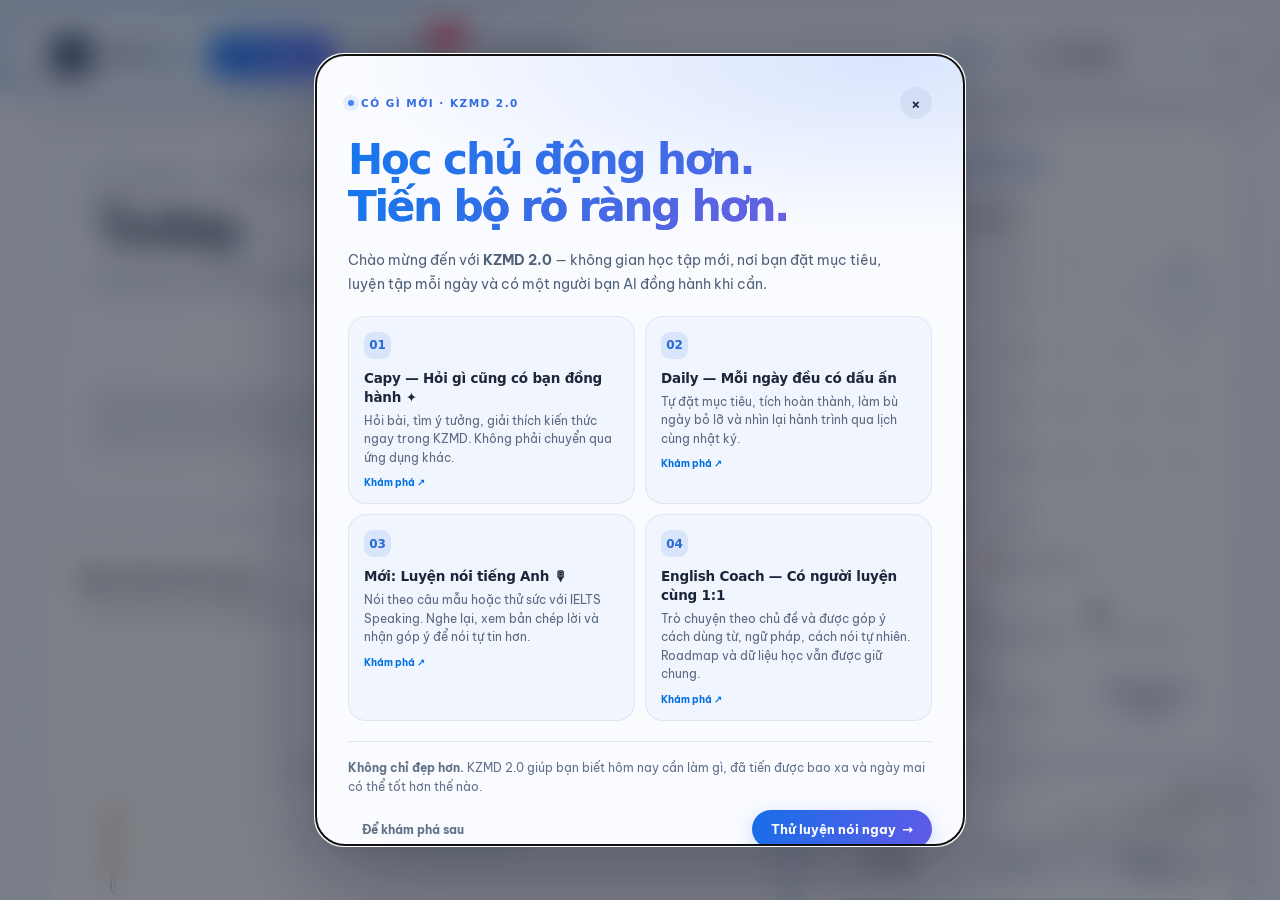
==== commit eee9e3f6: "Add files via upload" ====
--- a/index.html
+++ b/index.html
@@ -1,14 +1,14 @@
 <!DOCTYPE html>
 <html lang="vi"><head><meta charset="utf-8">
 <meta name="viewport" content="width=device-width, initial-scale=1, viewport-fit=cover">
-<title>KZMD128 — Progress, Every Day.</title>
+<title>KZMD 2.0 — Progress, Every Day.</title>
 <link rel="manifest" href="manifest.webmanifest">
 <meta name="theme-color" content="#edf0f7">
-<meta name="description" content="KZMD128 — Roadmap, English và Daily: hành trình tiến bộ mỗi ngày.">
+<meta name="description" content="KZMD 2.0 — Daily, English Coach và Roadmap. AI đồng hành cùng mỗi ngày tiến bộ.">
 <meta name="color-scheme" content="only light">
 <meta name="mobile-web-app-capable" content="yes">
 <meta name="apple-mobile-web-app-capable" content="yes">
-<meta name="apple-mobile-web-app-title" content="KZMD128">
+<meta name="apple-mobile-web-app-title" content="KZMD 2.0">
 <meta name="apple-mobile-web-app-status-bar-style" content="black-translucent">
 
 <link rel="icon" type="image/svg+xml" href="data:image/svg+xml,%3Csvg%20xmlns%3D%22http%3A%2F%2Fwww.w3.org%2F2000%2Fsvg%22%20viewBox%3D%220%200%20256%20256%22%3E%3Cdefs%3E%0A%20%3ClinearGradient%20id%3D%22bg%22%20x1%3D%220%22%20y1%3D%220%22%20x2%3D%221%22%20y2%3D%221%22%3E%3Cstop%20stop-color%3D%22%23152A4F%22%2F%3E%3Cstop%20offset%3D%221%22%20stop-color%3D%22%23121B37%22%2F%3E%3C%2FlinearGradient%3E%0A%20%3ClinearGradient%20id%3D%22wing%22%20x1%3D%220%22%20y1%3D%221%22%20x2%3D%221%22%20y2%3D%220%22%3E%3Cstop%20stop-color%3D%22%234B79EF%22%2F%3E%3Cstop%20offset%3D%221%22%20stop-color%3D%22%2371CBEE%22%2F%3E%3C%2FlinearGradient%3E%0A%3C%2Fdefs%3E%3Crect%20width%3D%22256%22%20height%3D%22256%22%20rx%3D%2257%22%20fill%3D%22url%28%23bg%29%22%2F%3E%0A%20%20%3Cpath%20d%3D%22M68%2070%20Q68%2064%2074%2064%20H91%20Q97%2064%2097%2070%20V186%20Q97%20192%2091%20192%20H74%20Q68%20192%2068%20186%20Z%22%20fill%3D%22%23F8FBFF%22%2F%3E%0A%20%20%3Cpath%20d%3D%22M110%20127%20L159%2065%20Q162%2062%20168%2062%20H194%20Q200%2062%20196%2068%20L135%20139%20Z%22%20fill%3D%22url%28%23wing%29%22%2F%3E%0A%20%20%3Cpath%20d%3D%22M113%20131%20L136%20113%20L196%20186%20Q201%20192%20193%20192%20H163%20Q159%20192%20156%20188%20Z%22%20fill%3D%22%23F8FBFF%22%2F%3E%0A%20%20%3Cpath%20d%3D%22M161%2065%20H194%20Q200%2065%20196%2071%20L182%2086%20H145%20Z%22%20fill%3D%22white%22%20fill-opacity%3D%22.16%22%2F%3E%0A%3C%2Fsvg%3E">
@@ -1670,6 +1670,224 @@
  .cpw { height:min(520px,calc(80dvh - 145px)); }
  .d-modal { max-height:min(75dvh,800px); }
 }
+
+/* KZMD 2.0 — safe Markdown rendering for assistant messages. */
+.cpg.kmd{white-space:normal;min-width:0}
+.cpg.kmd p{margin:0 0 .58em;line-height:1.58;white-space:pre-wrap}
+.cpg.kmd> :last-child{margin-bottom:0}
+.cpg.kmd strong{font-weight:700;color:inherit}
+.cpg.kmd em{font-style:italic}
+.cpg.kmd ul,.cpg.kmd ol{margin:.3em 0 .7em;padding-left:1.4em;line-height:1.55}
+.cpg.kmd li{padding-left:.1em;margin:.2em 0}
+.cpg.kmd li::marker{color:var(--ac1)}
+.cpg.kmd h3,.cpg.kmd h4{margin:.5em 0 .35em;font-size:1.04em;font-weight:700;line-height:1.45}
+.cpg.kmd blockquote{border-left:2px solid var(--ac1);padding:2px 0 2px 10px;margin:.55em 0;color:var(--mut)}
+.cpg.kmd code{font:500 .9em/1.45 ui-monospace,SFMono-Regular,Consolas,monospace;background:var(--fill);border-radius:5px;padding:.08em .3em;overflow-wrap:anywhere}
+.cpg.kmd pre{margin:.5em 0 .65em;padding:10px 12px;overflow:auto;max-width:100%;white-space:pre;border-radius:12px;background:rgba(20,32,57,.10);font-size:12px;line-height:1.55}
+:root[data-theme="dark"] .cpg.kmd pre{background:rgba(0,0,0,.27)}
+.cpg.kmd pre code{background:none;padding:0;white-space:pre;overflow-wrap:normal}
+.cpg.kmd a{color:var(--ac1);text-decoration:underline;text-underline-offset:2px}
+.cpg.kmd hr{border:0;border-top:1px solid var(--rule);margin:9px 0}
+.kz2-news-trigger{display:inline-flex;align-items:center;justify-content:center;gap:4px;flex:none;padding:7px 9px;border-radius:999px;border:1px solid var(--rule);background:var(--fill);font-size:10.5px;font-weight:750;letter-spacing:.03em;color:var(--ac1);transition:transform .3s cubic-bezier(.2,1.5,.4,1),background .25s}
+.kz2-news-trigger:hover{background:var(--ring2);transform:translateY(-2px)}
+.kz2-news-trigger:focus-visible{outline:2px solid var(--ac1);outline-offset:2px}
+@media(max-width:760px){.kz2-news-trigger{padding:6px;min-width:28px;height:29px;font-size:11px}.kz2-news-label{display:none}}
+@media(max-width:350px){.kz2-news-trigger{min-width:22px;padding:4px}}
+/* KZMD 2.0 — one-time editorial launch announcement, scoped to its own overlay. */
+.kz2-announcement[hidden]{display:none!important}
+.kz2-announcement{position:fixed;inset:0;z-index:300;display:flex;align-items:center;justify-content:center;box-sizing:border-box;padding:clamp(10px,3vh,26px);background:rgba(9,15,30,.52);-webkit-backdrop-filter:blur(15px) saturate(115%);backdrop-filter:blur(15px) saturate(115%);opacity:0;visibility:hidden;transition:opacity .32s ease,visibility .32s ease}
+.kz2-announcement.show{opacity:1;visibility:visible}
+.kz2-news-card{position:relative;isolation:isolate;width:min(650px,100%);max-height:min(90vh,840px);max-height:min(90dvh,840px);overflow-y:auto;overscroll-behavior:contain;padding:clamp(19px,3vw,32px);border-radius:29px;background:#f9fbff;color:#1b2739;border:1px solid rgba(255,255,255,.9);box-shadow:0 30px 95px rgba(0,10,35,.33);transform:translateY(18px) scale(.965);transition:transform .68s cubic-bezier(.2,1.15,.25,1)}
+.kz2-announcement.show .kz2-news-card{transform:none}
+:root[data-theme="dark"] .kz2-news-card{background:#121b2b;color:#f5f8ff;border-color:rgba(170,196,255,.16)}
+.kz2-news-card::before{content:"";position:absolute;z-index:-1;inset:0 0 auto;height:190px;border-radius:inherit;background:radial-gradient(ellipse at 88% 3%,rgba(92,142,248,.20),transparent 66%);pointer-events:none}
+.kz2-release-top{display:flex;align-items:center;justify-content:space-between;gap:10px;margin-bottom:17px}
+.kz2-eyebrow{display:inline-flex;gap:7px;align-items:center;color:#356ae1;font-size:10.5px;font-weight:750;letter-spacing:.14em;text-transform:uppercase}
+:root[data-theme="dark"] .kz2-eyebrow{color:#8bb9ff}
+.kz2-eyebrow i{display:inline-block;width:6px;height:6px;border-radius:50%;background:#4b83f2;box-shadow:0 0 0 5px rgba(65,123,242,.1)}
+.kz2-close{width:32px;height:32px;padding:0;justify-content:center;font-size:20px;font-weight:400;border-radius:50%;background:rgba(81,111,160,.09);color:inherit}
+.kz2-close:hover{background:rgba(81,111,160,.17)}
+.kz2-news-title{margin:0 0 9px;font-size:clamp(29px,5vw,42px);line-height:1.13;letter-spacing:-.05em;font-weight:750;max-width:590px}
+.kz2-news-title span{background:linear-gradient(105deg,#1777ed,#6760df);color:transparent;background-clip:text;-webkit-background-clip:text}
+.kz2-news-lead{margin:0 0 20px;color:#52617a;font-size:13.5px;line-height:1.72;max-width:560px}
+:root[data-theme="dark"] .kz2-news-lead{color:#abbad0}
+.kz2-update-grid{display:grid;grid-template-columns:repeat(2,minmax(0,1fr));gap:10px;margin:0 0 20px}
+.kz2-update{padding:15px 15px 14px;border:1px solid rgba(65,96,148,.10);border-radius:18px;background:rgba(231,238,252,.49)}
+:root[data-theme="dark"] .kz2-update{background:rgba(160,188,239,.07);border-color:rgba(160,188,239,.12)}
+.kz2-update .kz2-no{display:inline-flex;align-items:center;justify-content:center;width:27px;height:27px;margin-bottom:10px;border-radius:9px;color:#286ad6;background:rgba(56,119,232,.12);font-size:12px;font-weight:800}
+.kz2-update h3{margin:0 0 5px;font-size:13.5px;line-height:1.4;letter-spacing:-.015em;font-weight:750}
+.kz2-update p{margin:0;font-size:11.8px;line-height:1.57;color:#5a6980}
+:root[data-theme="dark"] .kz2-update p{color:#afbdd1}
+.kz2-release-bottom{padding-top:16px;border-top:1px solid rgba(65,96,148,.14)}
+.kz2-release-bottom p{margin:0 0 14px;color:#617089;font-size:12px;line-height:1.6}
+:root[data-theme="dark"] .kz2-release-bottom p{color:#afbdd1}
+.kz2-release-actions{display:flex;align-items:center;justify-content:space-between;flex-wrap:wrap;gap:8px}
+.kz2-release-actions button{font-weight:650;justify-content:center}
+.kz2-release-actions .kz2-start{padding:11px 19px;color:#fff;background:linear-gradient(110deg,#176ee9,#605ae7);box-shadow:0 6px 20px rgba(65,96,229,.22)}
+.kz2-release-actions .kz2-start:hover{filter:brightness(1.07);background:linear-gradient(110deg,#176ee9,#605ae7)}
+.kz2-release-actions .kz2-later{font-size:12px;color:#607086}
+:root[data-theme="dark"] .kz2-release-actions .kz2-later{color:#bdc9dc}
+@media(max-width:600px){.kz2-announcement{padding:10px;align-items:center}.kz2-news-card{border-radius:23px;padding:19px 18px;max-height:calc(100dvh - 20px)}.kz2-news-title{font-size:29px}.kz2-news-lead{font-size:12.5px;margin-bottom:15px}.kz2-update-grid{gap:8px}.kz2-update{padding:12px;border-radius:15px}.kz2-update h3{font-size:12.5px}.kz2-update p{font-size:11px}.kz2-update .kz2-no{margin-bottom:7px}.kz2-release-bottom{padding-top:12px}}
+@media(max-width:370px){.kz2-update-grid{grid-template-columns:1fr}.kz2-update{padding:10px 12px}.kz2-update .kz2-no{margin-bottom:4px}.kz2-news-title{font-size:27px}.kz2-news-lead{line-height:1.5}}
+@media(prefers-reduced-motion:reduce){.kz2-announcement,.kz2-news-card,.kz2-news-trigger{transition:none!important}}
+
+/* KZMD 2.0 · English Học ONLY: 75% card/control scale, full effective width. */
+#en #lq.en1{zoom:.75!important;width:100%!important;max-width:none!important;min-height:calc((100% - var(--th))*1.333333)!important;margin-left:auto!important;margin-right:auto!important;}
+@media(min-width:1240px){#en #lq.en1{height:133.3333%!important;margin-top:calc(-1.333333*var(--th))!important;}}
+@media(max-width:700px){#en #lq.en1{zoom:1!important;width:100%!important;min-height:0!important;}} /* Phone: accessible touch targets */
+@media(max-width:800px) and (pointer:coarse){#en #lq.en1{zoom:1!important;width:100%!important;min-height:0!important;}}
+/* English tabs: fit 4 destinations without overflow on compact screens. */
+@media(max-width:560px){.etbar .tb{padding:0 8px;font-size:11.7px;gap:2px}.etbar .tb .i{display:none}.etb{padding-left:7px;padding-right:7px;gap:4px}}
+@media(max-width:365px){.etbar .tb{padding:0 6px;font-size:10.5px}}
+
+@media(min-width:1000px) and (pointer:fine){.kz2-announcement{zoom:.8}.kz2-news-card{max-height:min(88dvh,840px)}}
+/* Speaking Studio — coherent with KZMD liquid glass system */
+#kspeak [hidden]{display:none!important}
+#kspeak{--ks-line:var(--rule);--ks-muted:var(--mut);display:grid;grid-template-columns:minmax(195px,245px) minmax(0,1fr) minmax(205px,260px);gap:13px;align-items:start;width:min(1380px,100%);margin:0 auto;padding:14px 18px 115px;min-height:calc(100% - var(--th));font-size:13px;line-height:1.5}
+#kspeak.hide{display:none!important}
+#kspeak button{font-size:12.5px}
+#kspeak .ks-pane{border-radius:25px;padding:17px;min-width:0;background:var(--gbg-s);box-shadow:var(--gsh);animation:ksAppear .65s cubic-bezier(.2,1.1,.3,1) both}
+#kspeak .ks-pane:nth-child(2){animation-delay:.08s}#kspeak .ks-pane:nth-child(3){animation-delay:.14s}
+@media(min-width:1081px){#kspeak .ks-pane:last-child{max-height:400px;overflow-y:auto;scrollbar-width:thin}}
+#kspeak h2,#kspeak h3,#kspeak p{margin:0}
+#kspeak h2{font-size:20px;line-height:1.23;letter-spacing:-.035em;font-weight:650}
+#kspeak h3{font-size:13px;font-weight:650}
+#kspeak .ks-eyebrow{font-size:10px;font-weight:700;letter-spacing:.13em;text-transform:uppercase;color:var(--ac1);margin-bottom:7px}
+#kspeak .ks-muted{font-size:11.5px;color:var(--ks-muted);line-height:1.55}
+#kspeak .ks-modes{display:grid;gap:7px;margin:15px 0 13px}
+#kspeak .ks-mode{display:grid;text-align:left;gap:3px;border:1px solid var(--rule);padding:10px 12px;border-radius:14px;background:var(--fill);color:var(--ink);width:100%;transition:background .3s,transform .4s cubic-bezier(.18,1.4,.3,1),border-color .3s}
+#kspeak .ks-mode:hover{transform:translateY(-2px)}#kspeak .ks-mode[aria-pressed=true]{border-color:var(--ring);background:var(--ring2)}
+#kspeak .ks-mode b{font-size:12px;font-weight:650}#kspeak .ks-mode small{font-size:10px;color:var(--mut)}
+#kspeak .ks-section-title{display:flex;align-items:center;justify-content:space-between;gap:8px;margin:15px 0 7px}
+#kspeak .ks-history{max-height:270px;overflow:auto;display:grid;gap:6px}
+#kspeak .ks-history-row{display:grid;gap:2px;width:100%;padding:9px 10px;text-align:left;border-radius:12px;background:var(--fill)}
+#kspeak .ks-history-row span{font-size:10px;color:var(--mut)}
+#kspeak .ks-task-top{display:flex;gap:8px;align-items:center;justify-content:space-between}
+#kspeak .ks-pill{background:var(--ring2);color:var(--ac1);border-radius:999px;padding:5px 10px;font-size:10px;font-weight:700}
+#kspeak .ks-title{margin:13px 0 8px;font-size:clamp(17px,2vw,24px);font-weight:650;letter-spacing:-.025em;line-height:1.45}
+#kspeak .ks-cue{padding:12px 14px;border-radius:15px;background:var(--fill);margin-top:7px;font-size:12px;white-space:pre-wrap;line-height:1.6}
+#kspeak .ks-guide{display:flex;flex-wrap:wrap;gap:7px;margin-top:13px}
+#kspeak .ks-guide span{font-size:10.5px;border:1px solid var(--rule);border-radius:999px;padding:5px 9px;color:var(--mut)}
+#kspeak .ks-row{display:flex;gap:8px;align-items:center;flex-wrap:wrap}
+#kspeak .ks-btn{padding:10px 13px;border-radius:13px;min-height:40px;justify-content:center;background:var(--fill)}
+#kspeak .ks-btn:hover{background:var(--ring2)}
+#kspeak .ks-primary{background:linear-gradient(120deg,var(--ac1),var(--ac2))!important;color:white!important;box-shadow:0 5px 15px var(--ring2)}
+#kspeak .ks-primary:hover{filter:brightness(1.07)}
+#kspeak .ks-btn[disabled]{opacity:.42;cursor:not-allowed}
+#kspeak .ks-mic{width:46px;height:46px;border-radius:50%;padding:0;font-size:22px;flex:none}
+#kspeak .ks-mic.listening{animation:ksMic 1.45s ease-in-out infinite;box-shadow:0 0 0 7px var(--ring2)}
+#kspeak .ks-tools{margin-top:16px;display:grid;gap:11px}
+#kspeak .ks-timer{font-variant-numeric:tabular-nums;font-size:20px;font-weight:650;letter-spacing:-.02em}
+#kspeak .ks-wave{height:36px;display:flex;align-items:center;gap:3px;justify-content:space-between;overflow:hidden;opacity:.7}
+#kspeak .ks-wave i{height:var(--h,18%);width:3px;flex:1;border-radius:6px;background:linear-gradient(var(--ac1),var(--ac2));transform:scaleY(var(--lvl,.2));transition:transform .12s ease}
+#kspeak .ks-live{display:grid;gap:5px;padding:12px;border:1px solid var(--rule);border-radius:16px;background:var(--fill)}
+#kspeak .ks-live textarea{min-height:76px;max-height:220px;resize:vertical;background:transparent;box-shadow:none!important;font-size:12.5px;line-height:1.6;padding:6px}
+#kspeak .ks-live textarea:focus{outline:2px solid var(--ring);outline-offset:0}
+#kspeak .ks-hint{font-size:10.5px;color:var(--mut);line-height:1.55}
+#kspeak .ks-result{margin-top:14px;padding:14px;border-radius:17px;background:var(--fill);display:grid;gap:9px}
+#kspeak .ks-result[hidden]{display:none}
+#kspeak .ks-stat-row{display:grid;grid-template-columns:repeat(2,minmax(0,1fr));gap:8px}
+#kspeak .ks-stat{padding:10px;background:var(--gbg-s);border-radius:13px}
+#kspeak .ks-stat b{display:block;font-size:17px;font-variant-numeric:tabular-nums}
+#kspeak .ks-stat small{font-size:10px;color:var(--mut)}
+#kspeak .ks-match{display:flex;flex-wrap:wrap;gap:5px}
+#kspeak .ks-match span{padding:3px 5px;border-radius:7px;background:rgba(44,185,100,.14)}
+#kspeak .ks-match .miss{background:rgba(242,161,40,.16);text-decoration:underline dotted}
+#kspeak .ks-feedback{font-size:12px;line-height:1.72;white-space:pre-wrap}
+#kspeak .ks-feedback[hidden]{display:none}
+#kspeak .ks-status{font-size:11px;color:var(--mut)}
+#kspeak .ks-status.warn{color:var(--red)}
+#kspeak .ks-right-list{display:grid;gap:9px;margin:13px 0}
+#kspeak .ks-right-list div{border-top:1px solid var(--rule);padding-top:9px}
+#kspeak .ks-right-list b{display:block;font-size:11.5px}
+#kspeak .ks-right-list p{font-size:11px;color:var(--mut);line-height:1.55;margin-top:3px}
+#kspeak select,#kspeak input[type=text]{padding:9px 11px;border-radius:12px;font-size:12px;background:var(--fill)}
+#kspeak .ks-custom{width:100%;display:none;margin-top:8px}#kspeak[data-mode=sentence] .ks-custom{display:block}
+#kspeak .ks-opt{display:grid;gap:5px;margin-top:12px;font-size:11px;color:var(--mut)}
+@keyframes ksMic{50%{transform:scale(1.1);box-shadow:0 0 0 13px transparent}}
+@keyframes ksAppear{from{opacity:0;transform:translateY(14px) scale(.985)}to{opacity:1;transform:none}}
+@media(max-width:1080px){#kspeak{grid-template-columns:minmax(175px,215px) minmax(0,1fr)}#kspeak .ks-pane:last-child{grid-column:1/-1}}
+@media(max-width:690px){#kspeak{display:flex;flex-direction:column;padding:12px 12px 110px;gap:11px}#kspeak .ks-pane{width:100%;padding:15px;border-radius:20px}#kspeak .ks-modes{grid-template-columns:repeat(2,minmax(0,1fr))}#kspeak .ks-history{max-height:130px}#kspeak .ks-title{font-size:18px}#kspeak .ks-mode{min-height:64px}#kspeak .ks-section-title{margin-top:12px}}
+@media(prefers-reduced-motion:reduce){#kspeak .ks-pane{animation:none}#kspeak .ks-mic.listening{animation:none}#kspeak .ks-mode{transition:none}}
+
+/* Every release item opens its corresponding, already integrated KZMD feature. */
+.kz2-update[role=button]{cursor:pointer;transition:transform .35s cubic-bezier(.2,1.3,.3,1),border-color .2s}
+.kz2-update[role=button]:hover{transform:translateY(-3px);border-color:rgba(49,119,232,.4)}
+.kz2-update[role=button]:focus-visible{outline:2px solid #317beb;outline-offset:2px}
+.kz2-update[role=button]::after{content:"Khám phá ↗";display:block;margin-top:9px;font-size:10px;font-weight:700;color:var(--ac1)}
+/* Keep the same shared contact information, moved to the END of Speaking on small screens, not duplicated as a separate source of truth. */
+#kspeak .ks-contact{display:flex;flex-wrap:wrap;justify-content:center;gap:8px 15px;width:100%;padding:15px 12px 5px;border-top:1px solid var(--rule);font-size:11px;color:var(--mut)}
+.app.en.ks-speaking-active .sig{display:none!important}
+@media(max-width:690px){.app.en.ks-speaking-active .sig{display:none!important}#kspeak .ks-contact{display:flex;flex-wrap:wrap;justify-content:center;gap:8px 15px;width:100%;padding:13px 10px 4px;border-top:1px solid var(--rule);font-size:11px;color:var(--mut)}#kspeak .ks-contact b{width:100%;text-align:center;font-weight:650}#kspeak .ks-contact a{display:inline-flex;align-items:center;gap:5px;color:inherit;text-decoration:none}#kspeak .ks-contact .i{width:12px;height:12px}}
+/* KZMD 2.0 announcement — reveal by a moving liquid-ink wave / wipe. */
+.kz2-news-title .kz2-ink{position:relative;display:inline-block;isolation:isolate;vertical-align:baseline;overflow:hidden}
+.kz2-news-title .kz2-ink>span{display:inline-block;background:linear-gradient(105deg,#1777ed,#6760df);color:transparent;background-clip:text;-webkit-background-clip:text}
+.kz2-announcement.show .kz2-news-title .kz2-ink>span{animation:kz2TypeReveal 1.55s .37s cubic-bezier(.45,0,.15,1) both}
+.kz2-news-title .kz2-ink:after{content:"";position:absolute;top:-5%;bottom:-5%;width:48%;left:0;pointer-events:none;background:linear-gradient(90deg,rgba(68,133,243,0),rgba(47,135,246,.82) 32%,rgba(105,87,237,.89) 74%,rgba(174,212,255,.7));clip-path:polygon(0 0,72% 0,83% 10%,96% 22%,78% 38%,100% 52%,79% 68%,96% 82%,74% 100%,0 100%);transform:translateX(-105%);opacity:0;filter:blur(.3px)}
+.kz2-announcement.show .kz2-news-title .kz2-ink:after{animation:kz2Wave 1.6s .37s cubic-bezier(.45,0,.16,1) both}
+.kz2-announcement.show .kz2-update{animation:kz2Slide .65s cubic-bezier(.2,1.2,.35,1) both;animation-delay:calc(.60s + var(--order,0)*85ms)}
+.kz2-announcement.show .kz2-release-bottom{animation:kz2Slide .7s 1.07s both}
+@keyframes kz2TypeReveal{0%,8%{clip-path:inset(0 100% 0 0)}100%{clip-path:inset(0 -2px 0 0)}}
+@keyframes kz2Wave{0%{opacity:0;transform:translateX(-105%)}10%{opacity:1}82%{opacity:1}100%{opacity:0;transform:translateX(250%)}}
+@keyframes kz2Slide{from{opacity:0;transform:translateY(13px)}to{opacity:1;transform:none}}
+@media(prefers-reduced-motion:reduce){.kz2-announcement.show .kz2-update,.kz2-announcement.show .kz2-release-bottom,.kz2-announcement.show .kz2-news-title .kz2-ink>span,.kz2-announcement.show .kz2-news-title .kz2-ink:after{animation:none!important}.kz2-news-title .kz2-ink:after{display:none}}
+
+
+/* English Học: compact cards instead of stretching vertically to fill the viewport. */
+@media(min-width:761px){
+ #en #lq.en1{height:auto!important;min-height:0!important;grid-template-rows:auto auto!important;align-content:start!important;padding-bottom:22px!important}
+ #en #lq .lqworkspace{height:auto!important;min-height:0!important;align-items:start!important}
+ #en #lq .lqcenter .lqc{height:clamp(210px,30vh,310px)!important;min-height:0!important;flex:0 0 auto!important}
+ #en #lq .lqvisual,#en #lq .lqdetailpanel{min-height:0!important;height:auto!important;max-height:clamp(380px,65vh,610px)!important;overflow:auto!important}
+ #en #lq .lqcenter .lqx{min-height:90px!important}
+}
+@media(min-width:1240px){#en #lq.en1{margin-top:calc(-1.333333*var(--th))!important;}}
+
+/* KZMD 2.0 · English learning layout: balanced, taller panels, unobstructed controls. */
+@media (min-width:1240px) and (pointer:fine){
+ #en #lq.en1{height:calc(100dvh - 185px)!important;min-height:0!important;margin-top:calc(-.18 * var(--th))!important;padding-top:12px!important;padding-bottom:14px!important;grid-template-rows:auto minmax(0,1fr)!important;align-content:stretch!important;row-gap:14px!important;}
+ #en #lq .lqworkspace{display:contents!important;}
+ #en #lq .lqvisual,#en #lq .lqdetailpanel{grid-row:1/3!important;height:100%!important;min-height:0!important;max-height:none!important;overflow:auto!important;align-self:stretch!important;}
+ /* Reserve a quiet footer slot in the right panel so the shared profile links never cover vocabulary. */
+ #en #lq .lqdetailpanel{grid-template-rows:minmax(0,1fr) 70px!important;overflow:hidden!important;}
+ #en #lq .lqtop{grid-column:2;grid-row:1;padding-top:0!important;}
+ #en #lq .lqcenter{grid-column:2;grid-row:2;padding-top:25px!important;gap:12px!important;min-height:0!important;}
+ #en #lq .lqcenter .lqc{height:clamp(300px,40vh,385px)!important;min-height:300px!important;flex:none!important;}
+ #en #lq .lqcenter .lqx{min-height:120px!important;}
+ #en #lq .lqcenter .lqi input{min-height:57px!important;}
+}
+@media (min-width:761px) and (max-width:1239px){
+ #en #lq.en1{padding-top:24px!important;row-gap:17px!important;}
+ #en #lq .lqworkspace{align-items:stretch!important;min-height:540px!important;height:auto!important;}
+ #en #lq .lqcenter{padding-top:14px!important;}
+ #en #lq .lqcenter .lqc{height:clamp(260px,38vh,380px)!important;}
+ #en #lq .lqvisual,#en #lq .lqdetailpanel{max-height:none!important;min-height:440px!important;height:100%!important;}
+}
+@media (max-width:760px){#en #lq.en1{padding-top:18px!important}#en #lq .lqcenter{padding-top:8px!important}#en #lq .lqcenter .lqc{min-height:255px!important}}
+/* Version announcement: a 0.9s painted wave reveals every heading and paragraph. */
+.kz2-ink-all{position:relative;display:block;isolation:isolate;overflow:hidden;--paint-delay:0ms;}
+.kz2-ink-all > .kz2-ink-content{display:block;}
+.kz2-announcement.show .kz2-ink-all > .kz2-ink-content{animation:kz2TextPaint .9s var(--paint-delay) cubic-bezier(.36,.02,.16,1) both;}
+.kz2-ink-all::after{content:'';position:absolute;z-index:2;pointer-events:none;inset:-4px auto -4px 0;width:65%;opacity:0;background:linear-gradient(95deg,transparent 1%,#4aa2ef 14%,#3977dc 43%,#6d65e8 70%,rgba(191,220,255,.88) 96%);clip-path:polygon(0 0,87% 0,100% 8%,91% 23%,100% 38%,91% 53%,100% 69%,87% 83%,100% 100%,0 100%);filter:drop-shadow(3px 0 2px rgba(81,119,225,.15));}
+.kz2-announcement.show .kz2-ink-all::after{animation:kz2SweepPaint .9s var(--paint-delay) cubic-bezier(.36,.02,.16,1) both;}
+@keyframes kz2TextPaint{0%,12%{clip-path:inset(0 100% 0 0)}100%{clip-path:inset(0 0 0 0)}}
+@keyframes kz2SweepPaint{0%{transform:translateX(-115%);opacity:0}12%{opacity:1}86%{opacity:1}100%{transform:translateX(165%);opacity:0}}
+.kz2-announcement.show .kz2-update,.kz2-announcement.show .kz2-release-bottom{animation:none!important}
+.kz2-announcement.show .kz2-news-title .kz2-ink>span,.kz2-announcement.show .kz2-news-title .kz2-ink::after{animation:none!important}
+@media(prefers-reduced-motion:reduce){.kz2-announcement.show .kz2-ink-all > .kz2-ink-content,.kz2-announcement.show .kz2-ink-all::after{animation:none!important}.kz2-ink-all::after{display:none}}
+/* Audio preferences apply only within English, without modifying other sections. */
+.kz-voice-control{display:inline-flex;align-items:center;gap:7px;min-width:0;padding:6px 10px;border-radius:19px;font-size:11px;color:var(--mut);border:1px solid var(--rule);background:var(--gbg-s)}
+.kz-voice-control select{width:auto;max-width:160px;padding:3px 4px;font:inherit;font-weight:600;color:var(--ink);background:transparent;border:0;outline:none;cursor:pointer}
+@media(max-width:900px){.kz-voice-control{display:none}}
+#kspeak .ks-ipa{margin-top:12px;padding:12px 14px;border-radius:16px;background:var(--fill);display:grid;gap:7px;}
+#kspeak .ks-ipa b{font-size:12px;font-weight:650}
+#kspeak .ks-ipa .ks-ipa-words{display:flex;flex-wrap:wrap;gap:7px}
+#kspeak .ks-ipa .ks-ipa-word{border-radius:10px;background:var(--gbg-s);padding:6px 8px;font-size:11px;display:grid;gap:2px}
+#kspeak .ks-ipa small{color:var(--mut);font-size:11px}
+#kspeak .ks-pitch{display:grid;gap:5px;margin:10px 0 12px}
+#kspeak .ks-pitch svg{display:block;width:100%;height:78px;border:1px solid var(--rule);border-radius:11px;background:var(--fill)}
+#kspeak .ks-pitch .ks-pitch-legend{font-size:10.5px;color:var(--mut)}
+#kspeak #ks-voice-mode2{font-size:12px}
 </style></head><body>
 <svg style="display:none"><defs>
 <symbol id="i-edit" viewBox="0 0 24 24"><path d="M4 20h4L19 9l-4-4L4 16z"/><path d="M13.5 6.5l4 4"/></symbol>
@@ -1709,12 +1927,64 @@
 <symbol id="i-shrink" viewBox="0 0 24 24"><path d="M9 4v5H4M15 4v5h5M9 20v-5H4M15 20v-5h5"/></symbol>
 <symbol id="i-redo" viewBox="0 0 24 24"><path d="M20 12a8 8 0 11-2.6-5.9M20 4v5h-5"/></symbol>
 </defs></svg>
+
+<script>
+/* KZMD English Voice — progressive enhancement; no public API keys. */
+(()=>{
+ 'use strict';
+ const IPA={"hello":"həˈloʊ","world":"wɝld","sentence":"sˈɛntəns","where":"wˈɛɹ","improve":"ˌɪmpɹˈuv","day":"dˈeɪ","life":"lˈaɪf","pronunciation":"pɹoʊnˌʌnsiˈeɪʃən","leader":"lˈidɚ","their":"ðˈɛɹ","schedule":"skˈɛdʒʊl","week":"wˈik","job":"dʒˈɑb","important":"ˌɪmpˈɔɹtənt","spending":"spˈɛndɪŋ","way":"wˈeɪ","writing":"ɹˈaɪtɪŋ","hi":"hˈaɪ","did":"dˈɪd","comfortable":"kˈʌmfɚtəbəl","does":"dˈʌz","ng":"ˈɛŋ","work":"wˈɝk","one":"wˈʌn","the":"ðə","five":"fˈaɪv","changed":"tʃˈeɪndʒd","an":"ˈæn","like":"lˈaɪk","thanks":"θˈæŋks","more":"mˈɔɹ","nine":"nˈaɪn","do":"dˈu","in":"ɪn","book":"bˈʊk","time":"tˈaɪm","teacher":"tˈitʃɚ","words":"wˈɝdz","learned":"lˈɝnd","place":"plˈeɪs","home":"hˈoʊm","something":"sˈʌmθɪŋ","development":"dɪvˈɛləpmənt","english":"ˈɪŋɡlɪʃ","conversation":"kˌɑnvɚsˈeɪʃən","inspire":"ˌɪnspˈaɪɹ","no":"nˈoʊ","night":"nˈaɪt","good":"ɡˈʊd","afternoon":"ˌæftɚnˈun","describe":"dɪskɹˈaɪb","would":"wˈʊd","rhythm":"ɹˈɪðəm","today":"tədˈeɪ","little":"lˈɪtəl","country":"kˈʌntɹi","learning":"lˈɝnɪŋ","here":"hˈiɹ","she":"ʃˈi","want":"wˈɑnt","listen":"lˈɪsən","happened":"hˈæpənd","how":"hˈaʊ","know":"nˈoʊ","remember":"ɹɪmˈɛmbɚ","from":"fɹˈʌm","water":"wˈɔtɚ","year":"jˈɪɹ","hours":"ˈaʊɚz","together":"təɡˈɛðɚ","seven":"sˈɛvən","could":"kˈʊd","usually":"jˈuʒəwəli","motivated":"mˈoʊtəvˌeɪtəd","listening":"lˈɪsənɪŋ","my":"mˈaɪ","concern":"kənsˈɝn","weekends":"wˈikˌɛndz","are":"ˈɑɹ","people":"pˈipəl","prefer":"pɹəfˈɝ","is":"ˈɪz","we":"wˈi","was":"wˈɑz","focus":"fˈoʊkəs","three":"θɹˈi","please":"plˈiz","and":"ənd","skill":"skˈɪl","friends":"fɹˈɛndz","question":"kwˈɛstʃən","actually":"ˈæktʃˌuəli","when":"wˈɛn","or":"ˈɔɹ","education":"ˌɛdʒəkˈeɪʃən","practice":"pɹˈæktəs","at":"ˈæt","motivation":"mˌoʊtəvˈeɪʃən","drink":"dɹˈɪŋk","routine":"ɹutˈin","thorough":"θˈɝoʊ","there":"ðˈɛɹ","progress":"pɹˈɑɡɹˌɛs","minutes":"mˈɪnəts","ti":"tˈi","on":"ˈɑn","explain":"ɪksplˈeɪn","chi":"kˈaɪ","this":"ðˈɪs","four":"fˈɔɹ","family":"fˈæməli","were":"wˈɝ","kind":"kˈaɪnd","daily":"dˈeɪli","matters":"mˈætɚz","schools":"skˈulz","name":"nˈeɪm","why":"wˈaɪ","ten":"tˈɛn","accent":"əksˈɛnt","learn":"lˈɝn","th":"tˈiˈeɪtʃ","teach":"tˈitʃ","part":"pˈɑɹt","makes":"mˈeɪks","so":"sˈoʊ","say":"sˈeɪ","two":"tˈu","nghi":"ɡˈi","spoken":"spˈoʊkən","reading":"ɹˈidɪŋ","can":"kˈæn","new":"nˈu","travel":"tɹˈævəl","not":"nˈɑt","her":"hˈɝ","some":"sˈʌm","big":"bˈɪɡ","it":"ˈɪt","pronounce":"pɹənˈaʊns","thank":"θˈæŋk","society":"səsˈaɪəti","thuy":"tˈu","beautiful":"bjˈutəfəl","should":"ʃˈʊd","difference":"dˈɪfɚəns","develop":"dɪvˈɛləp","better":"bˈɛtɚ","for":"fˈɔɹ","have":"hˈæv","six":"sˈɪks","language":"lˈæŋɡwədʒ","but":"bˈʌt","those":"ðˈoʊz","find":"fˈaɪnd","had":"hˈæd","enjoy":"ˌɛndʒˈɔɪ","understand":"ˌʌndɚstˈænd","student":"stˈudənt","follow":"fˈɑloʊ","though":"ðˈoʊ","tomorrow":"təmˈɑɹˌoʊ","evening":"ˈivnɪŋ","these":"ðˈiz","school":"skˈul","they":"ðˈeɪ","next":"nˈɛkst","study":"stˈʌdi","yesterday":"jˈɛstɚdˌeɪ","food":"fˈud","thought":"θˈɔt","quan":"kwˈɔn","talking":"tˈɔkɪŋ","word":"wˈɝd","ph":"pˈiˈeɪtʃ","then":"ðˈɛn","i":"ˈaɪ","through":"θɹˈu","keeps":"kˈips","write":"ɹˈaɪt","speaking":"spˈikɪŋ","city":"sˈɪti","correct":"kɚˈɛkt","environment":"ɪnvˈaɪɹənmənt","difficult":"dˈɪfəkəlt","person":"pˈɝsən","hint":"hˈɪnt","friend":"fɹˈɛnd","has":"hˈæz","lessons":"lˈɛsənz","sorry":"sˈɑɹi","every":"ˈɛvɚi","if":"ˈɪf","with":"wˈɪð","a":"ə","letter":"lˈɛtɚ","inspires":"ˌɪnspˈaɪɹz","what":"wˈʌt","habits":"hˈæbəts","tasks":"tˈæsks","weekend":"wˈikˌɛnd","his":"hˈɪz","which":"wˈɪtʃ","read":"ɹˈɛd","skills":"skˈɪlz","music":"mjˈuzɪk","lu":"lˈu","eight":"ˈeɪt","our":"ˈaʊɚ","opinion":"əpˈɪnjən","lesson":"lˈɛsən","visiting":"vˈɪzɪtɪŋ","vegetable":"vˈɛdʒtəbəl","studied":"stˈʌdid","to":"tˈu","who":"hˈu","natural":"nˈætʃɚəl","memorable":"mˈɛmɚəbəl","yes":"jˈɛs","practical":"pɹˈæktəkəl","talk":"tˈɔk","me":"mˈi","morning":"mˈɔɹnɪŋ","of":"ˈʌv","he":"hˈi","answer":"ˈænsɚ","stress":"stɹˈɛs","speak":"spˈik","you":"jˈu","your":"jˈɔɹ","free":"fɹˈi","studying":"stˈʌdiɪŋ","be":"bˈi","technology":"tɛknˈɑlədʒi","ra":"ɹˈɑ","am":"ˈæm","because":"bɪkˈɔz","nay":"nˈeɪ","habit":"hˈæbət","them":"ðˈɛm"};
+ window.KZ_IPA=IPA;
+ const WORKER='https://kzmd128-ai.hongphucmod.workers.dev';
+ const hasSpeech=!!window.speechSynthesis&&!!window.SpeechSynthesisUtterance;
+ let currentAudio=null,objectURL='',token=0,voiceList=[],mode='device';
+ try{mode=localStorage.getItem('kz_voice_mode')==='ai'?'ai':'device'}catch(e){}
+ function voices(){try{voiceList=speechSynthesis.getVoices().filter(v=>/^en[-_]/i.test(v.lang));}catch(e){voiceList=[]}}
+ const rank=v=>{const n=(v.name||'').toLowerCase(),l=(v.lang||'').toLowerCase();let x=0;
+  if(/(natural|neural|enhanced|premium|online)/i.test(n))x+=16;
+  if(/(google us english|microsoft.*(aria|jenny|guy|sonia)|samantha|daniel|serena|karen)/i.test(n))x+=12;
+  if(l==='en-us')x+=5;if(!v.localService)x+=3;
+  if(/(compact|espeak|default)/i.test(n))x-=9;
+  return x;};
+ function best(lang){voices();let a=voiceList.filter(v=>v.lang.toLowerCase().replace('_','-')===lang.toLowerCase());
+  if(!a.length)a=voiceList.filter(v=>/^en[-_]/i.test(v.lang));
+  return a.sort((a,b)=>rank(b)-rank(a))[0]||null}
+ function stop(){token++;if(currentAudio){try{currentAudio.pause();currentAudio.src=''}catch(e){}currentAudio=null}
+  if(objectURL){URL.revokeObjectURL(objectURL);objectURL=''}
+  try{speechSynthesis.cancel()}catch(e){}}
+ function fallback(text,lang,rate,done,expected){if(expected!==token)return;if(!hasSpeech){done?.();return}
+  try{speechSynthesis.cancel();const u=new SpeechSynthesisUtterance(text);u.lang=lang;u.rate=rate;
+   u.pitch=1;const v=best(lang);if(v)u.voice=v;
+   u.onend=()=>{if(expected===token)done?.()};u.onerror=()=>{if(expected===token)done?.()};speechSynthesis.speak(u)
+  }catch(e){done?.()}}
+ async function playAI(text,lang,rate,done,expected){
+  if(!/^en-US$/i.test(lang))return fallback(text,lang,rate,done,expected);
+  const ctrl=new AbortController();const t=setTimeout(()=>ctrl.abort(),6500);
+  try{const r=await fetch(WORKER+'/tts',{method:'POST',headers:{'Content-Type':'application/json'},
+    body:JSON.stringify({text:text.slice(0,450),voice:'luna'}),signal:ctrl.signal});
+   if(!r.ok)throw Error('TTS '+r.status);const audioBlob=await r.blob();if(expected!==token)return;
+   if(!audioBlob.type.startsWith('audio/')||!audioBlob.size)throw Error('Invalid audio');
+   objectURL=URL.createObjectURL(audioBlob);currentAudio=new Audio(objectURL);currentAudio.playbackRate=Math.max(.7,Math.min(1.25,rate));
+   currentAudio.onended=()=>{if(expected!==token)return;URL.revokeObjectURL(objectURL);objectURL='';currentAudio=null;done?.()};
+   await currentAudio.play()
+  }catch(e){fallback(text,lang,rate,done,expected)}finally{clearTimeout(t)}}
+ function speak(text,{lang='en-US',rate=.91,onend}={}){if(!text||!String(text).trim())return;
+  stop();const id=token,content=String(text).trim().slice(0,1100);if(mode==='ai')playAI(content,lang,rate,onend,id);
+  else fallback(content,lang,rate,onend,id)}
+ function sequence(items,{lang='en-US',rate=.91,onend}={}){const list=items.filter(Boolean).map(String);let i=0;
+   function next(){if(i<list.length)speak(list[i++],{lang,rate,onend:next});else onend?.()};next()}
+ function setMode(value){mode=value==='ai'?'ai':'device';try{localStorage.setItem('kz_voice_mode',mode)}catch(e){}
+  ['kz-voice-mode','ks-voice-mode2'].forEach(id=>{const x=document.getElementById(id);if(x)x.value=mode});return mode}
+ window.KZVoice={speak,stop,sequence,setMode,getMode:()=>mode,available:hasSpeech};
+ if(hasSpeech){voices();speechSynthesis.addEventListener?.('voiceschanged',voices)}
+ document.addEventListener('DOMContentLoaded',()=>{['kz-voice-mode','ks-voice-mode2'].forEach(id=>{const s=document.getElementById(id);if(s){s.value=mode;s.addEventListener('change',()=>setMode(s.value))}})});
+})();
+</script>
 <div class="app" id="app">
  <div class="stage"><i class="blob a"></i><i class="blob b"></i><i class="blob c"></i><i class="blob d"></i><i class="glow" id="glow"></i><i class="glow core" id="core"></i></div>
  <div class="main">
   <div class="bar" data-spot>
    <div class="bg glass"></div>
-   <button type="button" class="kz-home" id="kz-home" title="KZMD128 · Về Daily" aria-label="KZMD128 — mở Daily"><svg viewBox="0 0 256 256" aria-hidden="true" focusable="false"><defs><linearGradient id="kzNavBg" x1="0" y1="0" x2="1" y2="1"><stop stop-color="#152A4F"/><stop offset="1" stop-color="#121B37"/></linearGradient><linearGradient id="kzNavWing" x1="0" y1="1" x2="1" y2="0"><stop stop-color="#4B79EF"/><stop offset="1" stop-color="#71CBEE"/></linearGradient></defs><rect width="256" height="256" rx="57" fill="url(#kzNavBg)"/><path d="M68 70 Q68 64 74 64 H91 Q97 64 97 70 V186 Q97 192 91 192 H74 Q68 192 68 186 Z" fill="#F8FBFF"/><path d="M110 127 L159 65 Q162 62 168 62 H194 Q200 62 196 68 L135 139 Z" fill="url(#kzNavWing)"/><path d="M113 131 L136 113 L196 186 Q201 192 193 192 H163 Q159 192 156 188 Z" fill="#F8FBFF"/><path d="M161 65 H194 Q200 65 196 71 L182 86 H145 Z" fill="white" fill-opacity=".16"/></svg><span class="kz-word">KZMD128</span></button>
+   <button type="button" class="kz-home" id="kz-home" title="KZMD 2.0 · Về Daily" aria-label="KZMD 2.0 — mở Daily"><svg viewBox="0 0 256 256" aria-hidden="true" focusable="false"><defs><linearGradient id="kzNavBg" x1="0" y1="0" x2="1" y2="1"><stop stop-color="#152A4F"/><stop offset="1" stop-color="#121B37"/></linearGradient><linearGradient id="kzNavWing" x1="0" y1="1" x2="1" y2="0"><stop stop-color="#4B79EF"/><stop offset="1" stop-color="#71CBEE"/></linearGradient></defs><rect width="256" height="256" rx="57" fill="url(#kzNavBg)"/><path d="M68 70 Q68 64 74 64 H91 Q97 64 97 70 V186 Q97 192 91 192 H74 Q68 192 68 186 Z" fill="#F8FBFF"/><path d="M110 127 L159 65 Q162 62 168 62 H194 Q200 62 196 68 L135 139 Z" fill="url(#kzNavWing)"/><path d="M113 131 L136 113 L196 186 Q201 192 193 192 H163 Q159 192 156 188 Z" fill="#F8FBFF"/><path d="M161 65 H194 Q200 65 196 71 L182 86 H145 Z" fill="white" fill-opacity=".16"/></svg><span class="kz-word">KZMD 2.0</span></button>
    <div class="seg" id="brand" role="tablist" aria-label="Chọn tính năng" data-v="dy"><i class="thumb"></i>
     <button class="fi act" data-v="dy" role="tab" aria-selected="true" id="stbtn"><svg class="i"><use href="#i-daily"/></svg><span>Daily</span></button>
     <button class="fi" data-v="en" role="tab" aria-selected="false" id="enbtn"><svg class="i"><use href="#i-book"/></svg><span>English</span><em class="nb">Mới</em></button>
@@ -1722,6 +1992,7 @@
    <div class="crumbs" id="crumbs"></div>
    <div class="ltm" id="ltm" title="Tổng thời gian đã học (cộng dồn, không reset). Xanh: đang tính giờ · Vàng: sắp dừng (4 giây không học) · Đỏ: tạm dừng (6 giây không học)"><i class="ltd"></i><span id="ltt">00:00</span></div>
    <button class="p" id="add"></button>
+   <button class="kz2-news-trigger" id="kz2-news-trigger" type="button" title="Khám phá bản cập nhật KZMD 2.0" aria-label="Có gì mới trong KZMD 2.0"><span aria-hidden="true">✦</span><span class="kz2-news-label">2.0</span></button>
    <button class="g kz-backup-global" id="bk" type="button" aria-label="Sao lưu / khôi phục tất cả dữ liệu" title="Một bản sao lưu cho Roadmap, English và Daily"><svg class="i"><use href="#i-save"/></svg><span>Dữ liệu</span></button>
    <button class="g" id="hpb" aria-label="Giải thích cách hoạt động" title="Giải thích cách hoạt động" style="font:700 17px/1 inherit;font-family:inherit">?</button>
    <button class="g enb" id="th2" aria-label="Sáng / tối"><svg class="i"><use href="#i-theme"/></svg></button>
@@ -1776,7 +2047,9 @@
    <div id="en"><div class="etb"><div class="etbar glass" id="etbar" data-spot role="tablist" aria-label="Học tiếng Anh"><i class="ethumb"></i>
     <button class="tb on" data-t="v" role="tab"><svg class="i"><use href="#i-book"/></svg><span>Từ vựng</span><em id="tv"></em></button>
     <button class="tb" data-t="h" role="tab"><svg class="i"><use href="#i-learn"/></svg><span>Học</span></button>
-    <button class="tb" data-t="c" role="tab"><svg class="i"><use href="#i-chat"/></svg><span>Chat Coach</span></button></div>
+    <button class="tb" data-t="c" role="tab"><svg class="i"><use href="#i-chat"/></svg><span>Chat Coach</span></button>
+    <button class="tb" data-t="s" role="tab"><svg class="i"><use href="#i-speaker"/></svg><span>Luyện nói</span></button></div>
+    <label class="kz-voice-control" title="Chọn chất giọng tiếng Anh, áp dụng cho cả Từ vựng, Học, Coach và Speaking"><span>Giọng đọc</span><select id="kz-voice-mode"><option value="device">Tự nhiên · thiết bị</option><option value="ai">AI · Cloudflare (tùy chọn)</option></select></label>
     <button class="g efx glass" id="efx" data-spot aria-label="Toàn màn hình" title="Toàn màn hình / thu nhỏ (F)"><svg class="i ni"><use href="#i-fit"/></svg><svg class="i xi"><use href="#i-shrink"/></svg></button></div><div class="en1" data-s="v">
     <div class="fcw" id="fcw"><div class="fc" id="fc" aria-label="Lật thẻ"><div class="ff glass" id="ff" data-spot></div><div class="ff bk glass" id="fb"></div></div><div class="fopt" data-side="r"></div></div>
     <div class="dkb glass" data-spot>
@@ -1926,6 +2199,46 @@
     </div>
     <aside class="ccr glass" data-spot aria-label="Nhận xét câu vừa nói"><div class="ccrh">Nhận xét câu vừa nói</div><div class="ccrb" id="ccRb"></div></aside>
    </div>
+   <section class="ks-speaking hide" data-s="s" id="kspeak" data-mode="sentence" aria-label="Luyện nói tiếng Anh">
+    <aside class="ks-pane glass">
+      <div class="ks-eyebrow">ENGLISH / SPEAKING</div><h2>Luyện nói tự tin</h2><p class="ks-muted" style="margin-top:7px">Chọn cách luyện, nói thành tiếng và nhận góp ý để tiến bộ từng ngày.</p>
+      <div class="ks-modes" role="group" aria-label="Chọn bài luyện nói">
+       <button class="ks-mode" data-ksmode="sentence" type="button" aria-pressed="true"><b>Luyện một câu</b><small>Nghe · nhắc lại · sửa câu</small></button>
+       <button class="ks-mode" data-ksmode="part1" type="button" aria-pressed="false"><b>IELTS · Part 1</b><small>Trả lời câu hỏi ngắn</small></button>
+       <button class="ks-mode" data-ksmode="part2" type="button" aria-pressed="false"><b>IELTS · Part 2</b><small>1 phút chuẩn bị · 2 phút nói</small></button>
+       <button class="ks-mode" data-ksmode="part3" type="button" aria-pressed="false"><b>IELTS · Part 3</b><small>Lập luận và thảo luận</small></button>
+      </div>
+      <div class="ks-section-title"><h3>Lịch sử luyện tập</h3><span class="ks-muted" id="ks-count">0 lần</span></div>
+      <div class="ks-history" id="ks-history" aria-label="Các lần luyện gần đây"></div>
+    </aside>
+    <main class="ks-pane glass">
+     <div class="ks-task-top"><span class="ks-eyebrow" id="ks-label">LUYỆN MỘT CÂU</span><span class="ks-pill" id="ks-target">Nói rõ từng từ</span></div>
+     <div class="ks-title" id="ks-prompt">Practice makes progress, one day at a time.</div>
+     <div class="ks-cue" id="ks-cue" hidden></div>
+     <input class="ks-custom" id="ks-custom" type="text" maxlength="240" placeholder="Hoặc nhập câu tiếng Anh bạn muốn luyện…" aria-label="Câu luyện nói tự chọn">
+     <div class="ks-ipa" id="ks-ipa" hidden><b>Phát âm mẫu · IPA (Mỹ)</b><div class="ks-ipa-words" id="ks-ipa-words"></div><small>Đây là âm chuẩn cần hướng tới, không phải kết quả đo từng âm của micro.</small></div><div class="ks-guide" id="ks-guide"><span>Nghe mẫu</span><span>Thử nói rõ ràng</span><span>Nhìn lại và cải thiện</span></div>
+     <div class="ks-row" style="margin-top:13px">
+      <button class="ks-btn" type="button" id="ks-listen">🔊 Nghe câu mẫu</button>
+      <button class="ks-btn" type="button" id="ks-next">↻ Câu khác</button>
+      <button class="ks-btn" type="button" id="ks-prep" hidden>Chuẩn bị 60 giây</button>
+     </div>
+     <div class="ks-tools">
+      <div class="ks-row"><button class="ks-btn ks-primary ks-mic" id="ks-record" type="button" aria-label="Bắt đầu thu âm">🎙</button><button class="ks-btn" id="ks-stop" type="button" disabled>⏹ Dừng</button><span class="ks-timer" id="ks-time">00:00</span><span class="ks-status" id="ks-status" role="status">Sẵn sàng luyện nói.</span></div>
+      <div class="ks-wave" id="ks-wave" aria-hidden="true"></div>
+      <div class="ks-live"><label for="ks-transcript"><b>Bạn đã nói</b> <span class="ks-muted">· có thể sửa lại bản chép lời</span></label><textarea id="ks-transcript" rows="3" placeholder="Nhấn micro để nói, hoặc gõ câu trả lời tại đây nếu thiết bị không hỗ trợ nhận dạng giọng nói."></textarea></div>
+      <div class="ks-row"><button class="ks-btn ks-primary" type="button" id="ks-review">Xem kết quả luyện tập</button><button class="ks-btn" id="ks-playback" type="button" hidden>▶ Nghe lại giọng nói</button></div>
+      <div class="ks-hint">Cấp quyền micro khi được hỏi. Trình duyệt có thể gửi âm thanh tới dịch vụ nhận dạng giọng nói. KZMD chỉ gửi <b>bản chép lời</b> đến AI khi bạn chọn “Nhận góp ý từ AI”; không gửi bản ghi âm.</div>
+      <section class="ks-result" id="ks-result" hidden aria-live="polite"><h3>Kết quả của bạn</h3><div class="ks-stat-row" id="ks-stats"></div><div class="ks-match" id="ks-match"></div><div class="ks-pitch" id="ks-pitch" hidden><b>Ngữ điệu ghi nhận từ micro</b><svg viewBox="0 0 480 78" preserveAspectRatio="none" aria-label="Đường cao độ tiếng nói được đo từ âm thanh"><polyline id="ks-pitch-line" points="" fill="none" stroke="var(--ac1)" stroke-width="2.6" stroke-linecap="round" stroke-linejoin="round"/></svg><small class="ks-pitch-legend">Đường cong là cao độ giọng bạn thực tế; không phải điểm đúng âm hay so sánh với người bản xứ.</small></div><p class="ks-hint" id="ks-assessment-note"></p><button type="button" class="ks-btn ks-primary" id="ks-ai">✦ Nhận góp ý từ AI</button><div class="ks-feedback" id="ks-feedback" hidden></div><button type="button" class="ks-btn" id="ks-followup" hidden>→ Luyện câu hỏi tiếp theo từ AI</button></section>
+     </div>
+    </main>
+    <aside class="ks-pane glass">
+     <div class="ks-eyebrow">YOUR SPEAKING COACH</div><h3>Góp ý đúng chỗ</h3>
+     <div class="ks-right-list"><div><b>Nghe và nói lại</b><p>Phát câu mẫu bằng giọng tiếng Anh của thiết bị rồi tự thử nói theo.</p></div><div><b>Ngữ điệu và ngắt nghỉ</b><p>Quan sát tốc độ và độ thay đổi âm lượng khi nói. Đây là gợi ý luyện nhịp, không phải điểm phát âm.</p></div><div><b>AI nhận xét từng câu</b><p>Góp ý cách diễn đạt, từ vựng, ngữ pháp và cách phát triển ý như một người hướng dẫn.</p></div><div><b>Học tập liền mạch</b><p>Kết quả luyện nói được lưu cùng dữ liệu Roadmap, Daily và English khi bạn sao lưu.</p></div></div>
+     <label class="ks-opt" for="ks-accent">Giọng đọc tham khảo<select id="ks-accent"><option value="en-GB">Anh - Anh (UK)</option><option value="en-US">Anh - Mỹ (US)</option></select></label>
+     <p class="ks-hint" style="margin-top:12px">Đánh giá chính thức IELTS cần người chấm nghe trực tiếp. Bản chép lời không đủ để xác định phát âm từng âm hoặc cho điểm IELTS chính xác.</p>
+    </aside>
+    <footer class="ks-contact" id="ks-contact" aria-label="Thông tin liên hệ chung"></footer>
+   </section>
    </div>
    <div id="st"><div class="stw">
     <div class="stc glass" data-spot>
@@ -2062,7 +2375,7 @@
  <div class="cpset" id="cpsetp"><div><div class="cpsi">
   <label for="cpworker">AI — Cloudflare Worker đã kết nối sẵn</label>
   <input id="cpworker" type="url" readonly autocomplete="url" autocapitalize="off" spellcheck="false" placeholder="https://kzmd128-ai...workers.dev" aria-describedby="cpworkhelp">
-  <p id="cpworkhelp">KZMD128 tự sử dụng Worker được cấu hình sẵn. Gemini API Key lưu trong Cloudflare Secrets, không nằm trong file HTML. Nếu AI báo lỗi, hãy kiểm tra cấu hình Workers AI tại Cloudflare.</p>
+  <p id="cpworkhelp">KZMD 2.0 kết nối sẵn với Gemma 4 qua Cloudflare Workers AI. Bạn không cần nhập API Key khi trò chuyện. Nếu AI báo lỗi, hãy kiểm tra Worker và binding AI trong Cloudflare.</p>
   <details class="cpold" hidden><summary>Cấu hình AI cá nhân (tuỳ chọn)</summary>
     <label for="cpkey">API Key lưu riêng trên thiết bị này</label>
     <input id="cpkey" type="password" autocomplete="off" spellcheck="false" placeholder="Chỉ dùng khi chạy riêng, không đưa vào HTML">
@@ -2203,7 +2516,7 @@
  setTimeout(()=>$('#f_t').focus(),50)}
 
 $('#bk').onclick=()=>{const m=$('#mask');m.classList.remove('hide');
- m.innerHTML=`<div class="dlg glass" data-spot><h3>Toàn bộ dữ liệu KZMD128</h3>
+ m.innerHTML=`<div class="dlg glass" data-spot><h3>Toàn bộ dữ liệu KZMD 2.0</h3>
  <label>Bản sao lưu gồm toàn bộ web: Roadmap, bài tập, ý tưởng, English, Daily (mục tiêu, tiến độ, nhật ký) và lịch sử Study cũ cùng thiết lập giao diện (sáng/tối, đọc, âm thanh, đang mở ở đâu). Chỉ có một hệ thống dữ liệu và một bản sao lưu chung. Nút Tải file luôn xuất dữ liệu mới nhất; để khôi phục, dán JSON hoặc chọn file rồi bấm Nhập. API key và lịch sử chat Capy lưu riêng vì quyền riêng tư.<textarea id="bx" rows="8">${esc(JSON.stringify(D))}</textarea></label>
  <div class="row" style="justify-content:space-between;flex-wrap:wrap"><button id="f_rs" style="color:var(--red)">Đặt lại mặc định</button>
   <span style="display:flex;gap:6px;flex-wrap:wrap;justify-content:flex-end;margin-left:auto"><button id="f_dl">Tải toàn bộ JSON</button><button id="f_pk">Chọn file</button><button id="f_x">Đóng</button><button class="p" id="f_in">Nhập dữ liệu</button></span></div>
@@ -2572,9 +2885,9 @@
 const spCan=()=>'speechSynthesis' in window&&typeof SpeechSynthesisUtterance!='undefined';
 function spPick(){if(!spCan())return;const v=speechSynthesis.getVoices();
  spVoice=v.find(x=>/^en[-_]US$/i.test(x.lang)&&/Samantha|Google US|Aria|Jenny|Natural|Siri/i.test(x.name))||v.find(x=>/^en[-_]US$/i.test(x.lang))||null}
-function speak(list,force,done){if((!spOn&&!force)||!spCan()||!list.length)return;
- try{speechSynthesis.cancel();if(!spVoice)spPick();
-  list.forEach(t=>{const u=new SpeechSynthesisUtterance(t);u.lang='en-US';if(spVoice)u.voice=spVoice;u.rate=.9;if(done){u.onend=u.onerror=done}speechSynthesis.speak(u)})}catch(e){}}
+function speak(list,force,done){if((!spOn&&!force)||!list?.length)return;
+ if(window.KZVoice){window.KZVoice.sequence(list,{lang:'en-US',rate:.91,onend:done});return}
+ try{speechSynthesis.cancel();if(!spVoice)spPick();list.forEach(t=>{const u=new SpeechSynthesisUtterance(t);u.lang='en-US';if(spVoice)u.voice=spVoice;u.rate=.9;if(done)u.onend=u.onerror=done;speechSynthesis.speak(u)})}catch(e){}}
 if(spCan()){spPick();try{speechSynthesis.addEventListener('voiceschanged',spPick)}catch(e){}}
 function parseWDConf(s){if(!s||s.trim()=='-')return[];return s.split(';').map(part=>part.split('|').map(v=>v.trim())).filter(p=>p[0]&&p[0]!='-'&&p.length>=3).map(p=>({w:p[0],pos:p[1],m:p[2],n:p.slice(3).join(' | ')}))}
 function parseWDCmp(s){if(!s||s.trim()=='-')return[];return s.split(';').map(p=>p.split('|').map(v=>v.trim())).filter(p=>p[0]&&p[0]!='-'&&p.length>=3).map(p=>p.length>=5?{w:p[0],m:p[1],d:p[2],u:p[3],e:p.slice(4).join(' | ')}:{w:p[0],m:p[1],u:p[2],e:p.slice(3).join(' | ')})} /* 5 trường: từ | nghĩa cốt lõi | điểm khác | dùng khi | ví dụ; dữ liệu cũ 3-4 trường vẫn đọc được */
@@ -2934,9 +3247,9 @@
  if(e.target.classList&&e.target.classList.contains('dkin')&&dkAdd){const v=e.target.value;setTimeout(()=>{if(dkAdd){dkAdd=false;v.trim()?dkMake(v):dkRender()}},120)}});
 
 function setTab(t){if(t==ET){$('#en').scrollTo({top:0,behavior:RM?'auto':'smooth'});return}
- ET=t;cset('tab',t);document.querySelectorAll('.tb').forEach(b=>b.classList.toggle('on',b.dataset.t==t));etThumb();
+ ET=t;cset('tab',t);app.classList.toggle('ks-speaking-active',t==='s');document.querySelectorAll('.tb').forEach(b=>b.classList.toggle('on',b.dataset.t==t));etThumb();
  document.querySelectorAll('#en [data-s]').forEach(e=>e.classList.toggle('hide',e.dataset.s!=t));
- $('#en').scrollTo({top:0});fTimer();if(t=='h'){lqOpen();if(lqSt=='ask')lqSay(false)}if(t=='c'&&window.ccOpen)ccOpen()}
+ $('#en').scrollTo({top:0});fTimer();if(t=='h'){lqOpen();if(lqSt=='ask')lqSay(false)}if(t=='c'&&window.ccOpen)ccOpen();if(t=='s'&&window.ksOpen)window.ksOpen();if(t!='s'&&window.ksLeave)window.ksLeave()}
 
 /* ---- thanh tab English: thumb trượt + chế độ phóng to ---- */
 function etThumb(){const bar=$('#etbar'),on=bar&&bar.querySelector('.tb.on');if(!on)return;bar.style.setProperty('--tx',on.offsetLeft+'px');bar.style.setProperty('--tw',on.offsetWidth+'px')}
@@ -3323,7 +3636,7 @@
    Lưu toàn bộ web: mọi thứ (kể cả English) đều nằm trong D nên tự lưu và nằm trong bản sao lưu.
    applyCfg đọc lại thiết lập + vị trí đang mở từ D.cfg; dùng khi mở web và khi nhập sao lưu.
    ===================================================================== */
-const TABS=['v','h','c'];
+const TABS=['v','h','c','s'];
 function applyCfg(){const c=CF();
  if((c.th=='dark'||c.th=='light')&&c.th!==R.dataset.theme)setTheme(c.th);
  if(c.tts!=null)spOn=c.tts!==0;
@@ -3562,7 +3875,7 @@
  function showShade(html){closeShade();const shade=document.createElement('div');shade.className='d-modalshade';shade.innerHTML=`<div class="d-modal" role="dialog" aria-modal="true" aria-label="Daily">${html}</div>`;document.body.appendChild(shade);shade.addEventListener('click',e=>{if(e.target===shade)closeShade()});return shade;}
  function closeShade(){const old=document.querySelector('.d-modalshade');if(old)old.remove();}
  function openGoal(gid){const g=gid?getGoal(gid):null,v=formVersion(g),items=Array.isArray(v.items)?v.items:[];
-  const sh=showShade(`<div class="d-modal-head"><div><div class="d-eyebrow">KZMD128 / Daily</div><h2>${g?'Chỉnh sửa mục tiêu':'Thêm mục tiêu'}</h2></div><button class="d-icon-btn" data-dact="close" aria-label="Đóng">${i('x')}</button></div><form class="d-form" id="dGoalForm"><label>Tên mục tiêu<input name="name" maxlength="100" autocomplete="off" required placeholder="Ví dụ: IELTS" value="${ehtml(v.name||'')}"></label><label>Mô tả (không bắt buộc)<textarea name="description" rows="2" maxlength="500" placeholder="Điều bạn muốn ghi nhớ…">${ehtml(v.description||'')}</textarea></label><div class="d-formrow"><label>Kiểu lịch trình<select name="schedule"><option value="daily">Hằng ngày</option><option value="roadmap">Day Roadmap</option><option value="weekly">Theo tuần</option><option value="once">Một lần</option></select></label><label>Đo tiến độ<select name="progress"><option value="checkbox">Checkbox ✓</option><option value="quantity">Số lượng</option><option value="percentage">Phần trăm</option><option value="checklist">Checklist</option></select></label></div><div class="d-formrow"><label>Ngày bắt đầu<input type="date" name="start" required value="${ehtml(v.start||dateKey())}"></label><label data-only="roadmap">Tổng số Day<input type="number" min="1" max="20000" step="1" name="days" value="${v.days||100}"></label></div><div data-only="weekly"><label>Ngày trong tuần</label><div class="d-weekpick">${[['CN',0],['T2',1],['T3',2],['T4',3],['T5',4],['T6',5],['T7',6]].map(([text,n])=>`<button type="button" data-week="${n}">${text}</button>`).join('')}</div></div><div class="d-formrow" data-only="quantity"><label>Chỉ tiêu / ngày<input name="target" type="number" step="any" min="0.000001" value="${v.target||5}"></label><label>Đơn vị<input name="unit" maxlength="30" placeholder="câu, trang, phút…" value="${ehtml(v.unit||'')}"></label></div><div data-only="checklist"><label>Nhiệm vụ con (mỗi dòng một việc)<textarea name="items" rows="4" placeholder="Một việc trên mỗi dòng">${ehtml(items.map(x=>x.name).join('\n'))}</textarea></label><p class="d-formhint">Chỉ tạo nhiệm vụ con khi bạn chọn Checklist. Không tự tạo từ tên mục tiêu.</p></div><p class="d-formhint">Lịch trình và kiểu tiến độ là hai tùy chọn độc lập. Checkbox là mặc định.</p>${g?'<p class="d-formhint" style="color:var(--d-warn)">Thay đổi cấu hình áp dụng từ hôm nay. Các bản ghi và lịch sử trước hôm nay vẫn được giữ nguyên.</p>':''}<div class="d-form-footer"><button type="button" class="d-secondary-btn" data-dact="close">Hủy</button><button type="submit" class="d-primary-btn">${g?'Lưu thay đổi':'Tạo mục tiêu'}</button></div></form>`);
+  const sh=showShade(`<div class="d-modal-head"><div><div class="d-eyebrow">KZMD 2.0 / Daily</div><h2>${g?'Chỉnh sửa mục tiêu':'Thêm mục tiêu'}</h2></div><button class="d-icon-btn" data-dact="close" aria-label="Đóng">${i('x')}</button></div><form class="d-form" id="dGoalForm"><label>Tên mục tiêu<input name="name" maxlength="100" autocomplete="off" required placeholder="Ví dụ: IELTS" value="${ehtml(v.name||'')}"></label><label>Mô tả (không bắt buộc)<textarea name="description" rows="2" maxlength="500" placeholder="Điều bạn muốn ghi nhớ…">${ehtml(v.description||'')}</textarea></label><div class="d-formrow"><label>Kiểu lịch trình<select name="schedule"><option value="daily">Hằng ngày</option><option value="roadmap">Day Roadmap</option><option value="weekly">Theo tuần</option><option value="once">Một lần</option></select></label><label>Đo tiến độ<select name="progress"><option value="checkbox">Checkbox ✓</option><option value="quantity">Số lượng</option><option value="percentage">Phần trăm</option><option value="checklist">Checklist</option></select></label></div><div class="d-formrow"><label>Ngày bắt đầu<input type="date" name="start" required value="${ehtml(v.start||dateKey())}"></label><label data-only="roadmap">Tổng số Day<input type="number" min="1" max="20000" step="1" name="days" value="${v.days||100}"></label></div><div data-only="weekly"><label>Ngày trong tuần</label><div class="d-weekpick">${[['CN',0],['T2',1],['T3',2],['T4',3],['T5',4],['T6',5],['T7',6]].map(([text,n])=>`<button type="button" data-week="${n}">${text}</button>`).join('')}</div></div><div class="d-formrow" data-only="quantity"><label>Chỉ tiêu / ngày<input name="target" type="number" step="any" min="0.000001" value="${v.target||5}"></label><label>Đơn vị<input name="unit" maxlength="30" placeholder="câu, trang, phút…" value="${ehtml(v.unit||'')}"></label></div><div data-only="checklist"><label>Nhiệm vụ con (mỗi dòng một việc)<textarea name="items" rows="4" placeholder="Một việc trên mỗi dòng">${ehtml(items.map(x=>x.name).join('\n'))}</textarea></label><p class="d-formhint">Chỉ tạo nhiệm vụ con khi bạn chọn Checklist. Không tự tạo từ tên mục tiêu.</p></div><p class="d-formhint">Lịch trình và kiểu tiến độ là hai tùy chọn độc lập. Checkbox là mặc định.</p>${g?'<p class="d-formhint" style="color:var(--d-warn)">Thay đổi cấu hình áp dụng từ hôm nay. Các bản ghi và lịch sử trước hôm nay vẫn được giữ nguyên.</p>':''}<div class="d-form-footer"><button type="button" class="d-secondary-btn" data-dact="close">Hủy</button><button type="submit" class="d-primary-btn">${g?'Lưu thay đổi':'Tạo mục tiêu'}</button></div></form>`);
   const form=sh.querySelector('#dGoalForm');form.elements.schedule.value=v.schedule||'daily';form.elements.progress.value=v.progress||'checkbox';form.dataset.week=(v.weekdays||[]).join(',');updateGoalForm(form);
   form.addEventListener('change',e=>{if(e.target.matches('[name=schedule],[name=progress]'))updateGoalForm(form)});
   form.addEventListener('click',e=>{const b=e.target.closest('[data-week]');if(!b)return;const days=new Set((form.dataset.week||'').split(',').filter(x=>x!=='').map(Number));const n=+b.dataset.week;if(days.has(n))days.delete(n);else days.add(n);form.dataset.week=[...days].join(',');updateGoalForm(form)});
@@ -3665,8 +3978,8 @@
 const toEnd=(smooth)=>log.scrollTo({top:log.scrollHeight,behavior:smooth&&!RMO?'smooth':'auto'});
 
 /* ---------- đọc to tiếng Anh ---------- */
-function spk(t){if(!('speechSynthesis' in window)||!t)return;try{speechSynthesis.cancel();const u=new SpeechSynthesisUtterance(t);u.lang='en-US';u.rate=.95;
- const v=speechSynthesis.getVoices().find(v=>/en[-_]US/i.test(v.lang));if(v)u.voice=v;speechSynthesis.speak(u)}catch(e){}}
+function spk(t){if(!t)return;if(window.KZVoice){window.KZVoice.speak(t,{lang:'en-US',rate:.94});return}
+ if(!('speechSynthesis' in window))return;try{speechSynthesis.cancel();const u=new SpeechSynthesisUtterance(t);u.lang='en-US';u.rate=.95;speechSynthesis.speak(u)}catch(e){}}
 
 /* ---------- vẽ ---------- */
 function meter(id,v){const e=Q('#'+id),u=e.querySelector('u');e.querySelector('b').innerHTML=v==null?'–':f1(v)+'<em>/10</em>';
@@ -3824,7 +4137,7 @@
 /* Dịch vụ AI miễn phí, không cần key (Pollinations). Capy tự dùng khi bạn chưa dán key riêng, thử lần lượt từng địa chỉ cho tới khi có cái chạy. */
 const FREE=[{url:'https://gen.pollinations.ai/v1/chat/completions',model:'openai-fast'},{url:'https://text.pollinations.ai/openai',model:'openai'}];
 const SPEED=42,KEY='rm_ai_key',MOD='rm_ai_model',HIS='rm_ai_hist',DEF='gpt-4o-mini';
-const SYS='Bạn là Capy, một chú capybara dễ thương và là trợ lý AI thân thiện. Bạn được kết nối với Gemma 4 qua Cloudflare Workers AI của KZMD128, không phải Gemini API hay GPT-4 của OpenAI. Nếu người dùng hỏi đang sử dụng mô hình nào, hãy giải thích rằng Capy kết nối Gemma 4 qua Cloudflare Workers AI. Đừng tự nhận là GPT-4. Trả lời bằng tiếng Việt (trừ khi người dùng viết bằng ngôn ngữ khác), ngắn gọn, dễ hiểu, giọng ấm áp và hơi vui. Nếu người dùng đang bối rối, hãy giải thích từng bước thật cơ bản.';
+const SYS='Bạn là Capy, một chú capybara dễ thương và là trợ lý AI thân thiện. Bạn được kết nối với Gemma 4 qua Cloudflare Workers AI của KZMD 2.0, không phải Gemini API hay GPT-4 của OpenAI. Nếu người dùng hỏi đang sử dụng mô hình nào, hãy giải thích rằng Capy kết nối Gemma 4 qua Cloudflare Workers AI. Đừng tự nhận là GPT-4. Trả lời bằng tiếng Việt (trừ khi người dùng viết bằng ngôn ngữ khác), ngắn gọn, dễ hiểu, giọng ấm áp và hơi vui. Nếu người dùng đang bối rối, hãy giải thích từng bước thật cơ bản.';
 const ls={get:k=>{try{return localStorage.getItem(k)}catch(e){return null}},set:(k,v)=>{try{localStorage.setItem(k,v)}catch(e){}}};
 const rnd=(a,b)=>a+Math.random()*(b-a);
 
@@ -3901,7 +4214,49 @@
 /* ---------- tin nhắn ---------- */
 let hist=[];try{hist=JSON.parse(ls.get(HIS)||'[]').filter(m=>m&&m.content)}catch(e){}
 const toEnd=()=>{msgs.scrollTop=msgs.scrollHeight};
-function add(role,text){const d=document.createElement('div');d.className='cpg '+role;d.textContent=text;msgs.appendChild(d);toEnd();return d}
+/* Capy Markdown: formatting is built from text nodes (never raw AI HTML). */
+function inlineMd(parent,source){
+ const s=String(source||'');let i=0,buf='';
+ const flush=()=>{if(buf){parent.appendChild(document.createTextNode(buf));buf=''}};
+ const node=(tag,value)=>{const e=document.createElement(tag);inlineMd(e,value);parent.appendChild(e)};
+ while(i<s.length){
+  if(s[i]==='\\'&&i+1<s.length&&'*_~`[]\\'.includes(s[i+1])){buf+=s[i+1];i+=2;continue}
+  if(s[i]==='\n'){flush();parent.appendChild(document.createElement('br'));i++;continue}
+  if(s[i]==='['){const b=s.indexOf('](',i+1);if(b>i&&b-i<240){const end=s.indexOf(')',b+2);if(end>b+2){const href=s.slice(b+2,end).trim();try{const u=new URL(href);if(['http:','https:'].includes(u.protocol)){flush();const a=document.createElement('a');a.href=u.href;a.target='_blank';a.rel='noopener noreferrer';inlineMd(a,s.slice(i+1,b));parent.appendChild(a);i=end+1;continue}}catch(e){}}}}
+  if(s[i]==='`'){const j=s.indexOf('`',i+1);if(j>i+1){flush();const e=document.createElement('code');e.textContent=s.slice(i+1,j);parent.appendChild(e);i=j+1;continue}}
+  let hit=false;
+  for(const [mark,tag] of [['**','strong'],['__','strong'],['~~','s'],['*','em'],['_','em']]){
+   if(!s.startsWith(mark,i))continue;
+   if(mark==='_'&&i>0&&/[\w]/.test(s[i-1]))continue;
+   const j=s.indexOf(mark,i+mark.length);
+   if(j<=i+mark.length)continue;
+   if(mark==='_'&&j+1<s.length&&/[\w]/.test(s[j+1]))continue;
+   flush();node(tag,s.slice(i+mark.length,j));i=j+mark.length;hit=true;break;
+  }
+  if(hit)continue;
+  buf+=s[i++];
+ }
+ flush();
+}
+function renderCapyMd(el,source){
+ const s=String(source??'').replace(/\r\n?/g,'\n');const lines=s.split('\n'),frag=document.createDocumentFragment();
+ let i=0;
+ const special=x=>/^\s*```|^\s*#{1,4}\s|^\s*(?:[-*+]\s|\d+[.)]\s)|^\s*>\s?|^\s*---+\s*$/.test(x);
+ while(i<lines.length){
+  const line=lines[i];if(!line.trim()){i++;continue}
+  if(/^\s*```/.test(line)){const body=[];i++;while(i<lines.length&&!/^\s*```/.test(lines[i]))body.push(lines[i++]);if(i<lines.length)i++;const pre=document.createElement('pre'),code=document.createElement('code');code.textContent=body.join('\n');pre.appendChild(code);frag.appendChild(pre);continue}
+  const hd=line.match(/^\s*(#{1,4})\s+(.+)$/);if(hd){const e=document.createElement(hd[1].length<=2?'h3':'h4');inlineMd(e,hd[2]);frag.appendChild(e);i++;continue}
+  if(/^\s*---+\s*$/.test(line)){frag.appendChild(document.createElement('hr'));i++;continue}
+  if(/^\s*>\s?/.test(line)){const arr=[];while(i<lines.length&&/^\s*>\s?/.test(lines[i]))arr.push(lines[i++].replace(/^\s*>\s?/,''));const e=document.createElement('blockquote');inlineMd(e,arr.join('\n'));frag.appendChild(e);continue}
+  const lm=line.match(/^\s*([-*+]|\d+[.)])\s+(.+)$/);
+  if(lm){const ordered=/^\d/.test(lm[1]),list=document.createElement(ordered?'ol':'ul');if(ordered)list.start=Math.max(1,parseInt(lm[1],10)||1);
+   while(i<lines.length){const n=lines[i].match(/^\s*([-*+]|\d+[.)])\s+(.+)$/);if(!n||/^\d/.test(n[1])!==ordered)break;const li=document.createElement('li');inlineMd(li,n[2]);list.appendChild(li);i++}
+   frag.appendChild(list);continue}
+  const arr=[line];i++;while(i<lines.length&&lines[i].trim()&&!special(lines[i]))arr.push(lines[i++]);const e=document.createElement('p');inlineMd(e,arr.join('\n'));frag.appendChild(e);
+ }
+ el.classList.add('kmd');el.replaceChildren(frag);
+}
+function add(role,text){const d=document.createElement('div');d.className='cpg '+role;if(role==='a')renderCapyMd(d,text);else d.textContent=text;msgs.appendChild(d);toEnd();return d}
 function typing(){const d=document.createElement('div');d.className='cpg a t';d.innerHTML='<i></i><i></i><i></i>';msgs.appendChild(d);toEnd();return d}
 const saveH=()=>ls.set(HIS,JSON.stringify(hist.slice(-40)));
 const WORKER_STORE='rm_ai_worker_url';
@@ -3955,14 +4310,14 @@
    }catch(e){lastErr=e}}
   if(!r)throw lastErr;
   wait.remove();el=add('a','');
-  if((r.headers.get('content-type')||'').includes('application/json')){try{const j=await r.json();full=j.choices?.[0]?.message?.content||''}catch(e){}el.textContent=full||'Không nhận được nội dung từ AI.';toEnd()}
+  if((r.headers.get('content-type')||'').includes('application/json')){try{const j=await r.json();full=j.choices?.[0]?.message?.content||''}catch(e){}renderCapyMd(el,full||'Không nhận được nội dung từ AI.');toEnd()}
   else{
   const rd=r.body.getReader(),dec=new TextDecoder();let buf='';
   for(;;){const{done,value}=await rd.read();if(done)break;
    buf+=dec.decode(value,{stream:true});const ln=buf.split('\n');buf=ln.pop();
    for(const l of ln){const s=l.trim();if(!s.startsWith('data:'))continue;const d=s.slice(5).trim();if(!d||d=='[DONE]')continue;
-    try{const c=JSON.parse(d).choices[0].delta.content;if(c){full+=c;el.textContent=full;toEnd()}}catch(e){}}}}
-  if(!full)el.textContent='Mình chưa nhận được câu trả lời nào, bạn thử hỏi lại nhé.';
+    try{const c=JSON.parse(d).choices[0].delta.content;if(c){full+=c;renderCapyMd(el,full);toEnd()}}catch(e){}}}}
+  if(!full)renderCapyMd(el,'Mình chưa nhận được câu trả lời nào, bạn thử hỏi lại nhé.');
   else{hist.push({role:'assistant',content:full});saveH()}
   pop(2)
  }catch(e){
@@ -3997,4 +4352,214 @@
 const open=()=>{hp.classList.add('open');hp.setAttribute('aria-hidden','false');play()},close=()=>{run++;hp.classList.remove('open');hp.setAttribute('aria-hidden','true')};
 q('#hpb').onclick=open;q('#hpx').onclick=close;q('#hpr').onclick=play;hp.addEventListener('click',e=>{if(e.target==hp)close()});
 addEventListener('keydown',e=>{if(e.key=='Escape'&&hp.classList.contains('open'))close()})})();</script>
+
+<!-- KZMD 2.0 · Thông báo ra mắt (chỉ hiển thị một lần trên mỗi trình duyệt). -->
+<section class="kz2-announcement" id="kz2-announcement" hidden aria-hidden="true">
+ <div class="kz2-news-card" id="kz2-news-card" role="dialog" aria-modal="true" aria-labelledby="kz2-news-title" aria-describedby="kz2-news-lead" tabindex="-1">
+  <div class="kz2-release-top"><span class="kz2-eyebrow"><i aria-hidden="true"></i> CÓ GÌ MỚI · KZMD 2.0</span><button class="kz2-close" id="kz2-release-close" type="button" aria-label="Đóng thông báo">×</button></div>
+  <h2 class="kz2-news-title" id="kz2-news-title">Học chủ động hơn.<br><span class="kz2-ink"><span>Tiến bộ rõ ràng hơn.</span></span></h2>
+  <p class="kz2-news-lead" id="kz2-news-lead">Chào mừng đến với <strong>KZMD 2.0</strong> — không gian học tập mới, nơi bạn đặt mục tiêu, luyện tập mỗi ngày và có một người bạn AI đồng hành khi cần.</p>
+  <div class="kz2-update-grid">
+   <article class="kz2-update" style="--order:0" role="button" tabindex="0" data-kz-open="capy" aria-label="Mở Capy"><span class="kz2-no">01</span><h3>Capy — Hỏi gì cũng có bạn đồng hành ✦</h3><p>Hỏi bài, tìm ý tưởng, giải thích kiến thức ngay trong KZMD. Không phải chuyển qua ứng dụng khác.</p></article>
+   <article class="kz2-update" style="--order:1" role="button" tabindex="0" data-kz-open="daily" aria-label="Mở Daily"><span class="kz2-no">02</span><h3>Daily — Mỗi ngày đều có dấu ấn</h3><p>Tự đặt mục tiêu, tích hoàn thành, làm bù ngày bỏ lỡ và nhìn lại hành trình qua lịch cùng nhật ký.</p></article>
+   <article class="kz2-update" style="--order:2" role="button" tabindex="0" data-kz-open="speaking" aria-label="Mở Luyện nói"><span class="kz2-no">03</span><h3>Mới: Luyện nói tiếng Anh 🎙</h3><p>Nói theo câu mẫu hoặc thử sức với IELTS Speaking. Nghe lại, xem bản chép lời và nhận góp ý để nói tự tin hơn.</p></article>
+   <article class="kz2-update" style="--order:3" role="button" tabindex="0" data-kz-open="coach" aria-label="Mở Chat Coach"><span class="kz2-no">04</span><h3>English Coach — Có người luyện cùng 1:1</h3><p>Trò chuyện theo chủ đề và được góp ý cách dùng từ, ngữ pháp, cách nói tự nhiên. Roadmap và dữ liệu học vẫn được giữ chung.</p></article>
+  </div>
+  <div class="kz2-release-bottom"><p><strong>Không chỉ đẹp hơn.</strong> KZMD 2.0 giúp bạn biết hôm nay cần làm gì, đã tiến được bao xa và ngày mai có thể tốt hơn thế nào.</p>
+   <div class="kz2-release-actions"><button class="kz2-later" id="kz2-release-later" type="button">Để khám phá sau</button><button class="kz2-start" id="kz2-release-start" type="button">Thử luyện nói ngay <span aria-hidden="true">→</span></button></div>
+  </div>
+ </div>
+</section>
+<script>
+(()=>{
+ const overlay=document.getElementById('kz2-announcement'),card=document.getElementById('kz2-news-card'),trigger=document.getElementById('kz2-news-trigger');
+ /* Wrap all editorial copy for a consistent paint-wave reveal; avoid buttons and labels. */
+ const revealTargets=[...card.querySelectorAll('.kz2-news-title,.kz2-news-lead,.kz2-update h3,.kz2-update p,.kz2-release-bottom p')];
+ revealTargets.forEach((node,i)=>{
+  if(node.classList.contains('kz2-news-title')){
+   node.classList.add('kz2-ink-all');const content=document.createElement('span');content.className='kz2-ink-content';
+   while(node.firstChild)content.appendChild(node.firstChild);node.appendChild(content)
+  }else{node.classList.add('kz2-ink-all');const content=document.createElement('span');content.className='kz2-ink-content';
+   while(node.firstChild)content.appendChild(node.firstChild);node.appendChild(content)}
+  const delay=i<2?i*180:320+Math.floor((i-2)/2)*190+(i%2)*95;
+  node.style.setProperty('--paint-delay',delay+'ms');
+ });
+ const seenKey='kzmd_2_0_release_seen_v3';let lastFocus=null;
+ const seen=()=>{try{return localStorage.getItem(seenKey)==='1'}catch(e){return false}};
+ const mark=()=>{try{localStorage.setItem(seenKey,'1')}catch(e){}};
+ function open(){lastFocus=document.activeElement;overlay.hidden=false;overlay.setAttribute('aria-hidden','false');requestAnimationFrame(()=>{overlay.classList.add('show');card.focus({preventScroll:true})})}
+ function close(){if(overlay.hidden)return;mark();overlay.classList.remove('show');overlay.setAttribute('aria-hidden','true');overlay.hidden=true;if(lastFocus&&lastFocus.isConnected&&typeof lastFocus.focus==='function')lastFocus.focus({preventScroll:true})}
+ document.getElementById('kz2-release-close').addEventListener('click',close);
+ document.getElementById('kz2-release-later').addEventListener('click',close);
+ function goFeature(which){close();try{if(which==='daily')setView('dy');else if(which==='capy')document.getElementById('cpb')?.click();else if(which==='coach'||which==='speaking'){setView('en');setTab(which==='coach'?'c':'s')}}catch(e){}}
+ document.getElementById('kz2-release-start').addEventListener('click',()=>goFeature('speaking'));
+ overlay.addEventListener('click',e=>{const a=e.target.closest('[data-kz-open]');if(a)goFeature(a.dataset.kzOpen)});
+ overlay.addEventListener('keydown',e=>{const a=e.target.closest('[data-kz-open]');if(a&&(e.key==='Enter'||e.key===' ')){e.preventDefault();goFeature(a.dataset.kzOpen)}});
+ trigger.addEventListener('click',open);
+ overlay.addEventListener('click',e=>{if(e.target===overlay)close()});
+ document.addEventListener('keydown',e=>{if(overlay.hidden)return;if(e.key==='Escape'){e.preventDefault();close()}if(e.key==='Tab'){const items=[...overlay.querySelectorAll('button:not([disabled])')];if(!items.length)return;const first=items[0],last=items[items.length-1];if(e.shiftKey&&document.activeElement===first){e.preventDefault();last.focus()}else if(!e.shiftKey&&document.activeElement===last){e.preventDefault();first.focus()}}});
+ if(!seen())requestAnimationFrame(()=>setTimeout(()=>{if(!seen())open()},400));
+})();
+</script>
+<script>
+/* KZMD 2.0 · Speaking Studio: mic + local rhythm indicators + opt-in text AI coaching.
+   No claim of phoneme-level / certified IELTS pronunciation scoring. */
+(()=>{
+'use strict';
+const root=document.getElementById('kspeak');if(!root)return;const sharedSig=document.querySelector('.sig'),localSig=document.getElementById('ks-contact');if(sharedSig&&localSig)localSig.innerHTML=sharedSig.innerHTML;
+const q=id=>document.getElementById(id),
+ modes=[...root.querySelectorAll('[data-ksmode]')],
+ prompt=q('ks-prompt'),cue=q('ks-cue'),label=q('ks-label'),target=q('ks-target'),
+ transcript=q('ks-transcript'),status=q('ks-status'),clock=q('ks-time'),
+ start=q('ks-record'),stop=q('ks-stop'),result=q('ks-result'),feedback=q('ks-feedback');
+const tasks={
+ sentence:[
+  {q:'Practice makes progress, one day at a time.'},
+  {q:'I would like to improve my English speaking skills.'},
+  {q:'Learning something new every day keeps me motivated.'},
+  {q:'In my opinion, a good routine makes a big difference.'},
+  {q:'I enjoy spending time with my family on weekends.'}],
+ part1:[
+  {q:'What do you usually do in your free time?',hint:'Hãy nói về sở thích, lý do và một ví dụ.'},
+  {q:'Do you prefer studying in the morning or at night?',hint:'Nêu lựa chọn, giải thích và mở rộng một chi tiết.'},
+  {q:'What kind of music do you enjoy listening to?',hint:'Trả lời tự nhiên trong khoảng 20–40 giây.'},
+  {q:'Is there a place in your city you like visiting?',hint:'Nói một trải nghiệm cụ thể.'}],
+ part2:[
+  {q:'Describe a skill you would like to learn.',hint:'You should say:\n• what the skill is\n• why you want to learn it\n• how you would learn it\nand explain why it matters to you.'},
+  {q:'Describe a memorable day in your life.',hint:'You should say:\n• when it happened\n• where you were\n• who was with you\nand explain why you remember it.'},
+  {q:'Describe a person who inspires you.',hint:'You should say:\n• who this person is\n• how you know them\n• what they do\nand explain why they inspire you.'}],
+ part3:[
+  {q:'Why do some people find it difficult to develop good habits?',hint:'Nêu quan điểm → lý do → ví dụ → kết luận.'},
+  {q:'How has technology changed the way people learn?',hint:'So sánh trước và nay, nêu cả lợi ích lẫn hạn chế.'},
+  {q:'Should schools teach more practical life skills?',hint:'Phân tích nhiều góc nhìn và đưa ví dụ.'},
+  {q:'What makes a good leader in today\'s society?',hint:'Đưa ra hai đặc điểm và lý do thuyết phục.'}]
+};
+const cfg={sentence:['LUYỆN MỘT CÂU','Nghe & nhắc lại',0],part1:['IELTS SPEAKING · PART 1','20–40 giây',45],part2:['IELTS SPEAKING · PART 2','1 phút chuẩn bị · 2 phút nói',120],part3:['IELTS SPEAKING · PART 3','Ý kiến & lập luận',100]};
+const recCtor=window.SpeechRecognition||window.webkitSpeechRecognition;
+let mode='sentence',index={sentence:0,part1:0,part2:0,part3:0},recording=false,
+ recog=null,started=0,timer=0,elapsed=0,restarts=0,finalSpeech='',interim='',
+ mediaStream=null,recorder=null,audioUrl='',audioContext=null,analyser=null,levels=[],silence=0,
+ audioBuffer=null,audioRAF=0,pitchSamples=[],lastAudioSample=0,prepareTimer=null,prepRemaining=0,busy=false;
+const reduced=matchMedia('(prefers-reduced-motion:reduce)').matches;
+const escape=s=>String(s??'').replace(/[&<>"']/g,c=>({'&':'&amp;','<':'&lt;','>':'&gt;','"':'&quot;',"'":'&#39;'}[c]));
+const words=s=>String(s||'').toLowerCase().replace(/[^a-z\s']/g,' ').split(/\s+/).filter(Boolean);
+const day=()=>{const d=new Date();return [d.getFullYear(),String(d.getMonth()+1).padStart(2,'0'),String(d.getDate()).padStart(2,'0')].join('-')};
+const current=()=>{const d=D.speaking||(D.speaking={history:[]});if(!Array.isArray(d.history))d.history=[];return d};
+const setStatus=(s,warn=false)=>{status.textContent=s;status.classList.toggle('warn',warn)};
+const formatSec=n=>String(Math.floor(n/60)).padStart(2,'0')+':'+String(n%60).padStart(2,'0');
+function storeHistory(item){const d=current();d.history.unshift(item);d.history=d.history.slice(0,30);save();drawHistory()}
+function drawHistory(){const h=current().history;q('ks-count').textContent=h.length+' lượt';q('ks-history').innerHTML=h.length?h.slice(0,8).map((x,i)=>'<button class="ks-history-row" type="button" data-ks-h="'+i+'"><b>'+escape(x.mode==='sentence'?'Luyện câu':x.mode==='part1'?'Part 1':x.mode==='part2'?'Part 2':'Part 3')+'</b><span>'+escape(x.date||'')+' · '+escape((x.text||'').slice(0,56))+'</span></button>').join(''):'<p class="ks-muted">Chưa có buổi luyện nào. Thử bắt đầu bằng một câu nhé.</p>'}
+function clearAudio(){if(audioUrl){URL.revokeObjectURL(audioUrl);audioUrl=''}q('ks-playback').hidden=true}
+function resetSession(){if(recording)finishRecord();if(prepareTimer)clearInterval(prepareTimer);prepareTimer=null;prepRemaining=0;finalSpeech='';interim='';elapsed=0;levels=[];pitchSamples=[];silence=0;transcript.value='';clock.textContent='00:00';result.hidden=true;feedback.hidden=true;feedback.textContent='';q('ks-followup').hidden=true;clearAudio();setStatus(recCtor?'Sẵn sàng luyện nói.':'Thiết bị chưa hỗ trợ nhận dạng giọng nói. Bạn vẫn có thể gõ câu trả lời.');}
+function renderIPA(){const holder=q('ks-ipa'),list=q('ks-ipa-words');const value=currentPrompt();const tokens=words(value).slice(0,24);
+ if(mode!=='sentence'){holder.hidden=true;list.innerHTML='';return}
+ const ipa=window.KZ_IPA||{};const items=tokens.filter(x=>ipa[x]);holder.hidden=!items.length;
+ list.innerHTML=items.map(w=>'<span class="ks-ipa-word"><b>'+escape(w)+'</b><small>/'+escape(ipa[w])+'/</small></span>').join('');}
+function draw(){const t=tasks[mode][index[mode]%tasks[mode].length];root.dataset.mode=mode;
+ modes.forEach(b=>b.setAttribute('aria-pressed',String(b.dataset.ksmode===mode)));
+ label.textContent=cfg[mode][0];target.textContent=cfg[mode][1];prompt.textContent=t.q;cue.hidden=!t.hint;cue.textContent=t.hint||'';
+ q('ks-listen').hidden=mode!=='sentence';q('ks-prep').hidden=mode!=='part2';q('ks-prep').textContent='Chuẩn bị 60 giây';q('ks-custom').value='';
+ resetSession();renderIPA();}
+function currentPrompt(){return mode==='sentence'?(q('ks-custom').value.trim()||prompt.textContent):prompt.textContent}
+function detectWords(seq,goal){const a=words(seq),b=words(goal);const m=b.length,n=a.length;
+ let dp=Array.from({length:m+1},()=>Array(n+1).fill(0));for(let i=0;i<=m;i++)dp[i][0]=i;for(let j=0;j<=n;j++)dp[0][j]=j;
+ for(let i=1;i<=m;i++)for(let j=1;j<=n;j++)dp[i][j]=Math.min(dp[i-1][j]+1,dp[i][j-1]+1,dp[i-1][j-1]+(b[i-1]===a[j-1]?0:1));
+ return{score:Math.max(0,Math.round(100*(1-dp[m][n]/Math.max(m,n,1)))),a,b}}
+function stopAudio(){try{recorder&&recorder.state==='recording'&&recorder.stop()}catch(e){};
+ try{mediaStream?.getTracks().forEach(t=>t.stop())}catch(e){}mediaStream=null;
+ try{audioContext?.close()}catch(e){}audioContext=null;analyser=null;cancelAnimationFrame(audioRAF)}
+function finishRecord(){if(!recording)return;recording=false;clearInterval(timer);timer=0;
+ elapsed=Math.max(1,Math.round((performance.now()-started)/1000));clock.textContent=formatSec(elapsed);
+ try{recog?.stop()}catch(e){}recog=null;stopAudio();start.disabled=false;start.classList.remove('listening');stop.disabled=true;
+ transcript.value=(finalSpeech+' '+interim).trim();setStatus('Đã dừng. Xem lại bản chép lời trước khi nhận xét.');}
+/* Estimate F0 from real microphone audio (autocorrelation). Does NOT score phonemes. */
+function estimatePitch(x,sr){if(!x||x.length<512)return null;
+ const lo=Math.floor(sr/450),hi=Math.min(x.length/2|0,Math.ceil(sr/85));let best=0,bestLag=0;
+ for(let lag=lo;lag<=hi;lag++){
+  let num=0,a=0,b=0;for(let i=0;i<x.length-lag;i+=2){const z=x[i],k=x[i+lag];num+=z*k;a+=z*z;b+=k*k}
+  const corr=num/(Math.sqrt(a*b)+1e-9);if(corr>best){best=corr;bestLag=lag}
+ }
+ return best>.78&&bestLag>0?sr/bestLag:null;}
+function paintAudio(){if(!recording)return;
+ if(analyser&&performance.now()-lastAudioSample>65){lastAudioSample=performance.now();const data=new Float32Array(analyser.fftSize);analyser.getFloatTimeDomainData(data);
+  let power=0;for(const x of data)power+=x*x;const rms=Math.sqrt(power/data.length);
+  levels.push(rms);if(rms<.022)silence++;
+  pitchSamples.push(rms>.025?estimatePitch(data,audioContext.sampleRate):null);
+  root.style.setProperty('--lvl',String(Math.max(.12,Math.min(1.1,rms*7))))}
+ audioRAF=requestAnimationFrame(paintAudio)}
+async function listen(){if(recording)return;
+ if(prepareTimer){clearInterval(prepareTimer);prepareTimer=null;q('ks-prep').textContent='Chuẩn bị 60 giây'}
+ if(!recCtor){setStatus('Trình duyệt không hỗ trợ nhận dạng giọng nói. Hãy nhập câu bạn đã nói.',true);transcript.focus();return}
+ try{
+  mediaStream=await navigator.mediaDevices.getUserMedia({audio:true});
+  if(window.MediaRecorder){let parts=[];recorder=new MediaRecorder(mediaStream);recorder.ondataavailable=e=>{if(e.data.size)parts.push(e.data)};recorder.onstop=()=>{if(parts.length){clearAudio();audioUrl=URL.createObjectURL(new Blob(parts,{type:parts[0]?.type||recorder.mimeType||'audio/webm'}));q('ks-playback').hidden=false}};recorder.start()}
+  const AC=window.AudioContext||window.webkitAudioContext;if(AC){audioContext=new AC();const source=audioContext.createMediaStreamSource(mediaStream);analyser=audioContext.createAnalyser();analyser.fftSize=2048;source.connect(analyser)}
+ }catch(e){setStatus('Không thể dùng micro. Hãy cho phép quyền micro hoặc nhập câu trả lời.',true);stopAudio();return}
+ finalSpeech='';interim='';levels=[];pitchSamples=[];silence=0;transcript.value='';result.hidden=true;clearInterval(timer);recording=true;restarts=0;started=performance.now();start.disabled=true;stop.disabled=false;start.classList.add('listening');
+ setStatus('Đang nghe bạn nói…');
+ function runRec(){if(!recording)return;const r=new recCtor();recog=r;r.lang=q('ks-accent').value;r.continuous=true;r.interimResults=true;r.maxAlternatives=1;
+  r.onresult=e=>{interim='';for(let i=e.resultIndex;i<e.results.length;i++){const v=e.results[i][0].transcript.trim();if(e.results[i].isFinal)finalSpeech+=' '+v;else interim+=' '+v}transcript.value=(finalSpeech+' '+interim).trim()};
+  r.onerror=e=>{if(['not-allowed','service-not-allowed','audio-capture'].includes(e.error)){finishRecord();setStatus('Không nhận được quyền micro hoặc dịch vụ nhận dạng giọng nói.',true)}else if(e.error!=='no-speech')setStatus('Lỗi nhận dạng: '+e.error+' — có thể sửa bản chép lời thủ công.',true)};
+  r.onend=()=>{if(recording&&restarts++<12)setTimeout(runRec,180);else if(recording){finishRecord();setStatus('Đã dừng nhận dạng. Bạn có thể sửa bản chép lời.',true)}};
+  try{r.start()}catch(e){finishRecord();setStatus('Không thể bắt đầu nhận dạng giọng nói trên trình duyệt này.',true)}}
+ runRec();timer=setInterval(()=>{if(!recording)return;elapsed=Math.floor((performance.now()-started)/1000);clock.textContent=formatSec(elapsed);if(cfg[mode][2]>0&&elapsed>=cfg[mode][2])finishRecord()},250);paintAudio();}
+function stats(){if(recording)finishRecord();const text=transcript.value.trim();if(!text){setStatus('Hãy nói hoặc nhập câu trả lời trước khi xem kết quả.',true);transcript.focus();return}
+ const a=words(text),sec=Math.max(1,elapsed),wpm=elapsed?Math.round(a.length/sec*60):null;
+ let varied=null,quiet=null;if(levels.length>10){const mean=levels.reduce((a,b)=>a+b,0)/levels.length;const v=Math.sqrt(levels.reduce((a,b)=>a+(b-mean)**2,0)/levels.length);varied=Math.min(100,Math.round(v*850));quiet=Math.round(100*silence/levels.length)}
+ let match=null;if(mode==='sentence')match=detectWords(text,currentPrompt());
+ const info=[['Số từ',String(a.length)],['Tốc độ',wpm===null?'—':wpm+' từ/phút'],['Biến thiên âm lượng',varied===null?'—':varied+' / 100 (ước lượng)'],['Khoảng lặng',quiet===null?'—':quiet+'% (ước lượng)']];
+ if(match)info.unshift(['Khớp câu mẫu',match.score+'%']);
+ q('ks-stats').innerHTML=info.map(x=>'<div class="ks-stat"><b>'+escape(x[1])+'</b><small>'+escape(x[0])+'</small></div>').join('');
+ q('ks-match').innerHTML=match?match.b.map(x=>'<span class="'+(!match.a.includes(x)?'miss':'')+'">'+escape(x)+'</span>').join(''):'';
+ /* Honest acoustic metrics: pitch contour from recorded PCM, not inferred from text. */
+ const freq=pitchSamples.filter(v=>v&&v>=85&&v<=450);
+ const pitchNode=q('ks-pitch');pitchNode.hidden=freq.length<6;
+ if(!pitchNode.hidden){const down=pitchSamples.length>120?pitchSamples.filter((_,i)=>i%Math.ceil(pitchSamples.length/120)===0):pitchSamples;
+  const y=p=>p?Math.max(5,Math.min(73,74-(p-85)/(450-85)*65)):null;
+  let points=[];const len=Math.max(1,down.length-1);down.forEach((p,i)=>{if(p){points.push((i/len*480).toFixed(1)+','+y(p).toFixed(1))}});
+  q('ks-pitch-line').setAttribute('points',points.join(' '));
+  const min=Math.round(Math.min(...freq)),max=Math.round(Math.max(...freq));
+  pitchNode.querySelector('.ks-pitch-legend').textContent='Từ âm thanh micro: cao độ khoảng '+min+'–'+max+' Hz. Biến thiên cao độ gợi ý nhịp nói; chưa đánh giá đúng/sai từng âm.';
+ }
+ q('ks-assessment-note').textContent=mode==='sentence'?'Từ bị gạch chân là khác biệt trong bản chép lời. Phiên âm IPA là âm chuẩn tham khảo; đường ngữ điệu đo micro là tín hiệu thật, nhưng không thể tự khẳng định chính xác từng âm.':'Tốc độ và độ thay đổi âm lượng chỉ là chỉ báo luyện tập, không tương đương điểm IELTS.';
+ result.hidden=false;feedback.hidden=true;q('ks-followup').hidden=true;q('ks-feedback').textContent='';
+ storeHistory({date:day(),mode,text,prompt:currentPrompt(),duration:elapsed,wpm,match:match?.score??null});
+ setStatus('Đã lưu buổi luyện. Chọn “Nhận góp ý từ AI” nếu muốn phân tích sâu hơn.');
+ if(!reduced)result.animate([{opacity:0,transform:'translateY(13px) scale(.98)'},{opacity:1,transform:'none'}],{duration:500,easing:'cubic-bezier(.2,1.2,.3,1)'});
+ result.scrollIntoView({behavior:reduced?'auto':'smooth',block:'nearest'});}
+function feedbackFallback(text){return 'Chưa kết nối được AI. Bạn có thể thử:\n• Trả lời thành câu đủ chủ ngữ và động từ.\n• Nêu ví dụ cụ thể để phát triển ý.\n• Nghe câu mẫu và luyện nói lại, chú ý ngắt nghỉ tự nhiên.\n\nGóp ý trên là gợi ý chung, không phải đánh giá phát âm.'}
+async function askAI(){if(busy)return;const text=transcript.value.trim();if(!text){setStatus('Cần có bản chép lời trước khi gửi AI.',true);return}
+ const targets=window.RMAI?.targets?.();if(!targets||!targets.length){feedback.hidden=false;feedback.textContent=feedbackFallback(text);return}
+ busy=true;q('ks-ai').disabled=true;feedback.hidden=false;feedback.textContent='Đang đọc câu trả lời và chuẩn bị góp ý…';
+ const sys='Bạn là giáo viên luyện nói tiếng Anh cho người Việt. Chỉ nhận được bản chép lời, KHÔNG được nghe âm thanh. KHÔNG chấm chính xác phát âm, trọng âm, ngữ điệu hay Band IELTS. Hãy nhận xét NGẮN GỌN bằng tiếng Việt: 1 điểm tốt, 2 gợi ý cụ thể về nội dung / ngữ pháp / từ vựng / cách phát triển ý, 1 câu tiếng Anh mẫu tự nhiên theo đúng chủ đề. Nếu luyện một câu hãy nhận xét từ bị nhận dạng khác câu gốc như sự khác biệt văn bản, không khẳng định sai âm. Không nói điểm IELTS. Không dùng bảng Markdown. Cuối phần góp ý, thêm đúng một dòng: Câu hỏi tiếp theo: [một câu hỏi ngắn bằng tiếng Anh liên quan đến đề].';
+ const input='Chế độ: '+mode+'\nĐề: '+currentPrompt()+'\nBản chép lời người học: '+text.slice(0,1800)+'\nThời gian ghi: '+elapsed+' giây.';
+ let err;
+ try{for(const target of targets){const ctrl=new AbortController();const to=setTimeout(()=>ctrl.abort(),30000);
+  try{const headers={'Content-Type':'application/json'};if(target.auth&&target.key&&!target.proxy)headers.Authorization='Bearer '+target.key;
+  const r=await fetch(target.url,{method:'POST',headers,signal:ctrl.signal,body:JSON.stringify({model:target.model,stream:false,messages:[{role:'system',content:sys},{role:'user',content:input}]})});
+  if(!r.ok)throw new Error('HTTP '+r.status);
+  const j=await r.json();const msg=j?.choices?.[0]?.message?.content;
+  if(typeof msg==='string'&&msg.trim()){feedback.textContent=msg.trim().slice(0,1900);const x=msg.match(/(?:Câu hỏi tiếp theo|Follow-up question)\s*:\s*([^\n]+)/i);if(x){q('ks-followup').hidden=false;q('ks-followup').dataset.next=x[1].replace(/^[\[\s]+|[\]\s]+$/g,'').slice(0,230)}try{const row=current().history[0];if(row&&row.text===text){row.feedback=feedback.textContent;save()}}catch(e){}err=null;break}throw new Error('Trống');
+  }catch(e){err=e}finally{clearTimeout(to)}}
+ if(err)feedback.textContent=feedbackFallback(text)+'\n\n(Dịch vụ AI hiện chưa phản hồi.)';
+ }finally{busy=false;q('ks-ai').disabled=false;}}
+q('ks-wave').innerHTML=Array.from({length:36},(_,i)=>'<i style="--h:'+(13+(i*31%61))+'%"></i>').join('');
+root.addEventListener('click',e=>{const m=e.target.closest('[data-ksmode]');if(m){if(recording)finishRecord();mode=m.dataset.ksmode;draw();return}
+ const h=e.target.closest('[data-ks-h]');if(h){const x=current().history[+h.dataset.ksH];if(x){mode=tasks[x.mode]?x.mode:'sentence';if(tasks[mode]){const found=tasks[mode].findIndex(t=>t.q===x.prompt);if(found>=0)index[mode]=found}draw();transcript.value=x.text;if(x.feedback){feedback.hidden=false;feedback.textContent=x.feedback;result.hidden=false;q('ks-stats').innerHTML='<div class="ks-stat"><b>'+escape(x.duration||0)+' giây</b><small>Thời lượng buổi luyện trước</small></div>';q('ks-match').innerHTML='';q('ks-assessment-note').textContent='Lịch sử đã lưu';}setStatus('Đã mở lại bản chép lời. Bạn có thể nhận xét lại.')}return}});
+q('ks-next').onclick=()=>{index[mode]=(index[mode]+1)%tasks[mode].length;draw()};
+q('ks-listen').onclick=()=>{if(window.KZVoice){window.KZVoice.speak(currentPrompt(),{lang:q('ks-accent').value,rate:.86});setStatus('Đang phát câu mẫu với giọng tốt nhất đang có.');return}
+ setStatus('Thiết bị chưa có tính năng đọc văn bản.',true)};
+q('ks-prep').onclick=()=>{if(prepareTimer)clearInterval(prepareTimer);prepRemaining=60;setStatus('Thời gian chuẩn bị: hãy ghi nhanh các ý chính.');const b=q('ks-prep');b.textContent='Chuẩn bị: 60s';prepareTimer=setInterval(()=>{if(--prepRemaining<=0){clearInterval(prepareTimer);prepareTimer=null;b.textContent='Đã hết giờ chuẩn bị';setStatus('Hết 1 phút chuẩn bị. Bắt đầu nói nhé!')}else b.textContent='Chuẩn bị: '+prepRemaining+'s'},1000)};
+start.onclick=listen;stop.onclick=finishRecord;q('ks-review').onclick=stats;q('ks-ai').onclick=askAI;
+q('ks-playback').onclick=()=>{if(!audioUrl)return;const a=new Audio(audioUrl);a.play().catch(()=>setStatus('Không thể phát bản thu trên trình duyệt này.',true))};
+q('ks-followup').onclick=()=>{const next=q('ks-followup').dataset.next;if(!next)return;tasks[mode].push({q:next,hint:'Câu hỏi tiếp nối từ AI — thử phát triển ý rõ ràng và đưa ví dụ.'});index[mode]=tasks[mode].length-1;draw()};
+q('ks-custom').addEventListener('input',renderIPA);
+q('ks-accent').onchange=()=>{try{D.cfg.ksAccent=q('ks-accent').value;save()}catch(e){}};
+try{if(D.cfg?.ksAccent)q('ks-accent').value=D.cfg.ksAccent}catch(e){}
+window.ksLeave=()=>{if(recording)finishRecord();if(prepareTimer){clearInterval(prepareTimer);prepareTimer=null}};
+window.ksOpen=()=>{drawHistory();if(!recCtor)setStatus('Trình duyệt này chưa hỗ trợ nhận dạng giọng nói. Bạn có thể gõ câu để luyện với AI.',true)};
+window.addEventListener('pagehide',()=>{finishRecord();stopAudio()});
+drawHistory();draw();
+})();
+</script>
 </body></html>
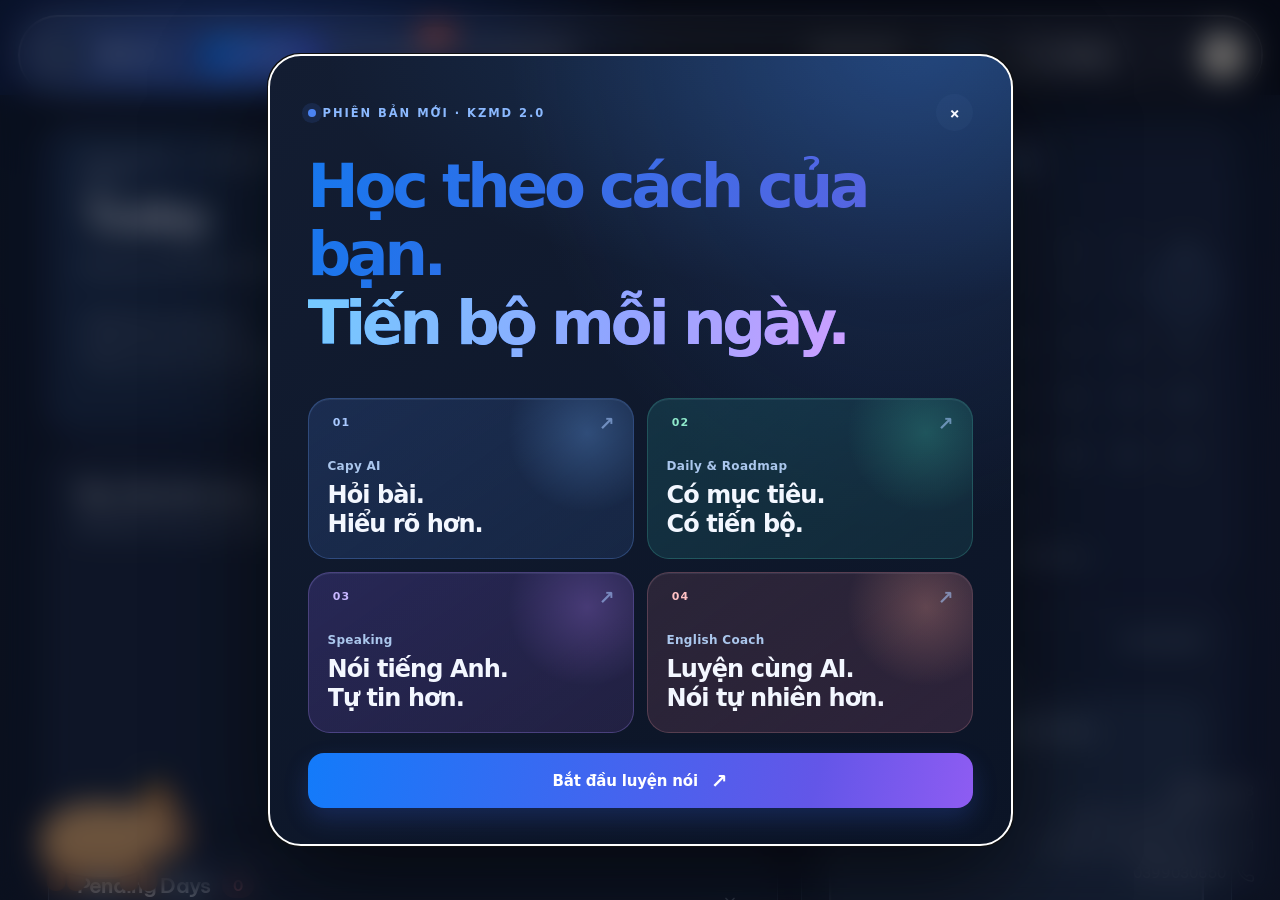
==== commit 31575885: "Add files via upload" ====
--- a/index.html
+++ b/index.html
@@ -1,11 +1,11 @@
 <!DOCTYPE html>
 <html lang="vi"><head><meta charset="utf-8">
 <meta name="viewport" content="width=device-width, initial-scale=1, viewport-fit=cover">
-<title>KZMD 2.0 — Progress, Every Day.</title>
+<title>KZMD 2.0 — English tự nhiên, học mỗi ngày</title>
 <link rel="manifest" href="manifest.webmanifest">
-<meta name="theme-color" content="#edf0f7">
+<meta name="theme-color" content="#06070c">
 <meta name="description" content="KZMD 2.0 — Daily, English Coach và Roadmap. AI đồng hành cùng mỗi ngày tiến bộ.">
-<meta name="color-scheme" content="only light">
+<meta name="color-scheme" content="dark light">
 <meta name="mobile-web-app-capable" content="yes">
 <meta name="apple-mobile-web-app-capable" content="yes">
 <meta name="apple-mobile-web-app-title" content="KZMD 2.0">
@@ -13,7 +13,7 @@
 
 <link rel="icon" type="image/svg+xml" href="data:image/svg+xml,%3Csvg%20xmlns%3D%22http%3A%2F%2Fwww.w3.org%2F2000%2Fsvg%22%20viewBox%3D%220%200%20256%20256%22%3E%3Cdefs%3E%0A%20%3ClinearGradient%20id%3D%22bg%22%20x1%3D%220%22%20y1%3D%220%22%20x2%3D%221%22%20y2%3D%221%22%3E%3Cstop%20stop-color%3D%22%23152A4F%22%2F%3E%3Cstop%20offset%3D%221%22%20stop-color%3D%22%23121B37%22%2F%3E%3C%2FlinearGradient%3E%0A%20%3ClinearGradient%20id%3D%22wing%22%20x1%3D%220%22%20y1%3D%221%22%20x2%3D%221%22%20y2%3D%220%22%3E%3Cstop%20stop-color%3D%22%234B79EF%22%2F%3E%3Cstop%20offset%3D%221%22%20stop-color%3D%22%2371CBEE%22%2F%3E%3C%2FlinearGradient%3E%0A%3C%2Fdefs%3E%3Crect%20width%3D%22256%22%20height%3D%22256%22%20rx%3D%2257%22%20fill%3D%22url%28%23bg%29%22%2F%3E%0A%20%20%3Cpath%20d%3D%22M68%2070%20Q68%2064%2074%2064%20H91%20Q97%2064%2097%2070%20V186%20Q97%20192%2091%20192%20H74%20Q68%20192%2068%20186%20Z%22%20fill%3D%22%23F8FBFF%22%2F%3E%0A%20%20%3Cpath%20d%3D%22M110%20127%20L159%2065%20Q162%2062%20168%2062%20H194%20Q200%2062%20196%2068%20L135%20139%20Z%22%20fill%3D%22url%28%23wing%29%22%2F%3E%0A%20%20%3Cpath%20d%3D%22M113%20131%20L136%20113%20L196%20186%20Q201%20192%20193%20192%20H163%20Q159%20192%20156%20188%20Z%22%20fill%3D%22%23F8FBFF%22%2F%3E%0A%20%20%3Cpath%20d%3D%22M161%2065%20H194%20Q200%2065%20196%2071%20L182%2086%20H145%20Z%22%20fill%3D%22white%22%20fill-opacity%3D%22.16%22%2F%3E%0A%3C%2Fsvg%3E">
 
-<script>try{var _t=localStorage.getItem('rm_th')==='dark'?'dark':'light';document.documentElement.dataset.theme=_t;var _m=document.querySelector('meta[name=theme-color]');if(_m)_m.content=_t==='dark'?'#06070c':'#edf0f7'}catch(e){document.documentElement.dataset.theme='light'}</script>
+<script>try{if(!localStorage.getItem('kzmd_dark_default_v1')){localStorage.setItem('kzmd_dark_default_v1','1');localStorage.setItem('kzmd_dark_switch_pending','1');localStorage.setItem('rm_th','dark')}var _t=localStorage.getItem('rm_th')==='light'?'light':'dark';document.documentElement.dataset.theme=_t;var _m=document.querySelector('meta[name=theme-color]');if(_m)_m.content=_t==='dark'?'#06070c':'#edf0f7'}catch(e){document.documentElement.dataset.theme='dark'}</script>
 <link href="https://fonts.googleapis.com/css2?family=Be+Vietnam+Pro:wght@300;400;500;600&display=swap" rel="stylesheet">
 <style>
 /* ============ Token: sáng ============ */
@@ -376,6 +376,44 @@
  .dock .sep{margin:0 2px}
 }
 @media(max-width:340px){.brand .bc{display:none}}
+
+/* 2026 / Roadmap: cùng nhịp chiều cao, bán kính, khoảng mép với thanh Daily/English.
+   Bỏ hai mục dư trên header; rail hai bên vẫn mở được panel mà không đụng dữ liệu. */
+#dock #ti,#dock #tp{display:none!important}
+.app:not(.en):not(.st):not(.dy) .enb{display:inline-flex}
+.app:not(.en):not(.st):not(.dy) #dock{display:none!important}
+.bar{flex-wrap:nowrap;gap:clamp(5px,.8vw,11px);min-height:64px;padding:9px clamp(9px,1.1vw,18px)}
+.bar .crumbs{min-width:0;flex:1 1 0}
+.bar>.bg{border-radius:inherit}
+.bar>#add{flex:none;min-width:0;white-space:nowrap}
+.bar>#hpb,.bar>#th2{flex:none;min-width:36px;width:36px;height:36px;justify-content:center;padding:0}
+.app:not(.dy):not(.en):not(.st) #add{font-size:13px;padding:9px 13px}
+.app:not(.dy):not(.en):not(.st) #th2{border-radius:50%;background:var(--fill);box-shadow:inset 0 0 0 1px var(--rule)}
+.app:not(.dy):not(.en):not(.st) #th2:hover{background:var(--ring2)}
+.rm-rail-cta .bi{min-width:174px;border-radius:19px}
+.rm-rail-cta .bi span{margin-top:3px}
+.rm-quick-rails{display:none;position:absolute;bottom:calc(12px + env(safe-area-inset-bottom,0px));left:50%;transform:translateX(-50%);gap:7px;z-index:10;padding:5px;border-radius:22px;background:var(--gbg-s);-webkit-backdrop-filter:var(--gf);backdrop-filter:var(--gf);box-shadow:var(--gsh)}
+.rm-quick-rails button{justify-content:center;min-width:99px;font-size:12px;padding:9px 12px;border-radius:17px}
+.rm-quick-rails button:hover{background:var(--ring2)}
+.rm-quick-rails .i{width:15px;height:15px}
+@media(max-width:1150px){.bar .crumbs{display:none}.bar>#add{margin-left:auto}}
+@media(max-width:1000px){.app:not(.en):not(.dy):not(.st) .rm-quick-rails{display:flex;bottom:calc(108px + env(safe-area-inset-bottom,0px))}}
+@media(max-width:760px){.app:not(.dy):not(.en):not(.st) #add{font-size:0;width:38px;height:38px;padding:0;justify-content:center}.app:not(.dy):not(.en):not(.st) #add .i{width:18px;height:18px}}
+@media(max-width:540px){
+ .app:not(.dy):not(.en):not(.st) #kz2-news-trigger,.app:not(.dy):not(.en):not(.st) #hpb{display:none}
+ .app:not(.dy):not(.en):not(.st) .bar{gap:4px;padding:8px 9px}
+ .app:not(.dy):not(.en):not(.st) .seg .fi{min-width:0;padding:7px 7px;font-size:12px}
+ .app:not(.dy):not(.en):not(.st) .seg{padding:3px;margin-right:0}
+ .app:not(.dy):not(.en):not(.st) .seg .thumb{left:3px;top:3px;bottom:3px;width:calc((100% - 6px)/3)}
+ .app:not(.dy):not(.en):not(.st) #add{width:34px;height:34px}
+ .app:not(.dy):not(.en):not(.st) .bar>#bk,.app:not(.dy):not(.en):not(.st) .bar>#th2{min-width:32px;width:32px;height:32px}
+}
+@media(max-width:380px){.app:not(.dy):not(.en):not(.st) .bar{gap:3px;padding:7px 7px}.app:not(.dy):not(.en):not(.st) #add{width:30px;height:34px}.app:not(.dy):not(.en):not(.st) .bar>#bk,.app:not(.dy):not(.en):not(.st) .bar>#hpb,.app:not(.dy):not(.en):not(.st) .bar>#th2{width:30px;min-width:30px;height:32px}.app:not(.dy):not(.en):not(.st) .kz-home{margin-right:0}}
+@media(max-width:330px){.app:not(.dy):not(.en):not(.st) #hpb{display:none}.rm-quick-rails{bottom:calc(92px + env(safe-area-inset-bottom,0px))}}
+/* Giao diện nổi cân đối hai phía của Roadmap. */
+#lb,#rb{width:215px;bottom:100px}
+@media(max-width:1000px){#lb,#rb{display:none}}
+
 /* ============ Capy: chatbot capybara ============ */
 .cpl{position:fixed;left:0;right:0;bottom:calc(env(safe-area-inset-bottom,0px) + 4px);height:100px;z-index:60;pointer-events:none}
 .cpa{position:absolute;left:0;bottom:0;width:134px;height:96px;will-change:transform;pointer-events:none}
@@ -442,6 +480,37 @@
 /* bong bóng lời chào */
 .cps{position:absolute;left:0;bottom:calc(100% + 2px);padding:7px 13px;border-radius:16px;font-size:12.5px;font-weight:500;color:var(--ink);white-space:nowrap;background:var(--gbg-s);-webkit-backdrop-filter:var(--gf);backdrop-filter:var(--gf);box-shadow:var(--gsh);opacity:0;scale:.86;transform-origin:50% 100%;transition:opacity .3s ease,scale .45s cubic-bezier(.3,1.4,.5,1);pointer-events:none}
 .cps.on{opacity:1;scale:1}
+
+
+/* ===== Capy · gravity & slime landing (giữ SVG nguyên bản) ===== */
+.cpa{transform:translate3d(24px,0,0)}
+.cp-shadow-original{display:none}
+.cp-ground{position:absolute;bottom:2px;left:0;width:110px;height:12px;border-radius:50%;pointer-events:none;opacity:.31;transform-origin:50% 50%;background:radial-gradient(ellipse at center,rgba(58,35,34,.62) 0%,rgba(44,34,39,.26) 40%,transparent 76%);filter:blur(2px);will-change:transform,opacity}
+.cpa.air .cpb{transform:scale(calc(1 - var(--cp-stretch,0)),calc(1 + var(--cp-stretch,0)))}
+.cpa.drag .cpb{transform:scale(.965,1.045)!important;transition:transform .12s ease}
+.cpa.land .cpb{animation:cpSlimeLand .56s cubic-bezier(.17,.72,.25,1) both;transform-origin:50% 100%}
+.cpa.land .cp-head{transition:transform .13s}
+.cpa.land .cp-ear{animation:cpEarLand .43s ease-out both}
+@keyframes cpSlimeLand{
+  0%{transform:scale(.90,1.14)}
+  15%{transform:scale(calc(1 + .31 * var(--cp-force,1)),calc(1 - .38 * var(--cp-force,1)))}
+  31%{transform:scale(calc(1 + .08 * var(--cp-force,1)),calc(1 + .18 * var(--cp-force,1)))}
+  51%{transform:scale(calc(1 + .15 * var(--cp-force,1)),calc(1 - .16 * var(--cp-force,1)))}
+  71%{transform:scale(.975,1.045)}
+  85%{transform:scale(1.015,.985)}
+  100%{transform:scale(1,1)}
+}
+@keyframes cpEarLand{0%,100%{transform:rotate(0)}27%{transform:rotate(-24deg)}54%{transform:rotate(12deg)}74%{transform:rotate(-5deg)}}
+.cp-gel{position:absolute;left:0;bottom:0;width:108px;height:15px;pointer-events:none;opacity:0;z-index:1;transform-origin:50% 100%;border-radius:55% 55% 44% 44%;background:linear-gradient(180deg,rgba(130,236,224,.78),rgba(63,159,207,.54));box-shadow:inset 0 2px 3px rgba(243,255,255,.45),0 0 16px rgba(86,201,218,.16);border:1px solid rgba(160,240,242,.38)}
+.cp-gel i{position:absolute;top:2px;left:15%;width:40%;height:3px;transform:rotate(-5deg);border-radius:50%;background:rgba(238,255,255,.65)}
+.cp-gel.boing{animation:cpGelBoing .86s cubic-bezier(.2,.72,.27,1) both}
+@keyframes cpGelBoing{0%{opacity:0;transform:scale(.6,.38)}9%{opacity:.87;transform:scale(1.35,.52)}27%{opacity:.94;transform:scale(.88,1.4)}46%{opacity:.75;transform:scale(1.14,.83)}65%{opacity:.46;transform:scale(.97,1.13)}100%{opacity:0;transform:scale(1.05,.55)}}
+.cp-impact{position:absolute;left:0;bottom:0;pointer-events:none;z-index:2;animation:cpImpactRipple .52s ease-out both;width:104px;height:13px;border:2px solid rgba(240,171,110,.5);border-radius:50%;transform-origin:50% 50%}
+@keyframes cpImpactRipple{0%{opacity:.85;transform:translateX(-50%) scale(.35,.65)}100%{opacity:0;transform:translateX(-50%) scale(1.75,1.2)}}
+.cp-puff{position:absolute;bottom:6px;left:0;width:9px;height:9px;border-radius:50%;pointer-events:none;z-index:2;background:radial-gradient(circle at 30% 25%,#f5ceaa,#c78f6c 75%);animation:cpPuff .58s cubic-bezier(.15,.72,.31,1) both}
+@keyframes cpPuff{0%{opacity:0;transform:translate(-50%,0) scale(.5)}17%{opacity:.9}75%{opacity:.56}100%{opacity:0;transform:translate(calc(-50% + var(--dx)),var(--dy)) scale(.22)}}
+.cpa.air .cps,.cpa.drag .cps{opacity:0;pointer-events:none}
+@media(prefers-reduced-motion:reduce){.cpa.land .cpb,.cpa.land .cp-ear{animation:none!important}.cp-impact,.cp-puff,.cp-gel{display:none!important}.cp-ground{transition:none}.cpa.drag .cpb{transform:none!important}}
 
 /* ============ Khung chat ============ */
 .cpw{position:fixed;z-index:70;left:12px;bottom:calc(env(safe-area-inset-bottom,0px) + 112px);width:min(352px,calc(100vw - 24px));height:min(490px,calc(100vh - 190px));height:min(490px,calc(100dvh - 190px));border-radius:28px;background:var(--gbg-s);display:flex;flex-direction:column;overflow:hidden;
@@ -1014,8 +1083,8 @@
 #lq.emp .lqcenter .lqe{display:none}
 #lq.emp #lqw{font-size:clamp(26px,3.2vw,40px);line-height:1.25}
 #lq.emp .lqvisual>*,#lq.emp .lqdetailpanel>*{visibility:hidden}
-/* Capy kéo được theo chiều ngang */
-.cpb{touch-action:pan-y;-webkit-user-select:none;user-select:none}
+/* Capy có thể kéo theo cả hai trục, không chặn cuộn ngoài vùng nhân vật. */
+.cpb{touch-action:none;-webkit-user-select:none;user-select:none;cursor:grab}
 .cpa.drag .cpb{cursor:grabbing}
 .cpa.drag .cpb:active{transform:none}
 
@@ -1290,6 +1359,57 @@
 .cpold summary{cursor:pointer;font-size:12px;color:var(--mut);padding:5px 0;user-select:none}
 .cpold[open]{display:grid;gap:7px}
 .cpold summary:focus-visible{outline:2px solid var(--ring);outline-offset:3px}
+
+/* KZMD Daily v6 — less scrolling, more work area */
+#daily{--d-note-bg:#eef5ff;--d-note-edge:#dce9fb}
+:root[data-theme="dark"] #daily{--d-note-bg:#222f43;--d-note-edge:#35455f}
+#daily .d-layout{grid-template-columns:minmax(0,1fr) minmax(300px,345px);gap:18px;align-items:start}
+#daily .d-card{border-radius:22px}
+#daily .d-hero{min-height:172px;padding:22px 26px}
+#daily .d-hero-top{display:flex;align-items:center;gap:12px}
+#daily .d-heading{font-size:clamp(25px,2.75vw,35px);margin-top:4px}
+#daily .d-hero-actions{display:flex;align-items:center;flex-wrap:nowrap;gap:8px;margin-left:auto}
+#daily .d-hero-actions button{white-space:nowrap;min-height:38px;justify-content:center}
+#daily .d-manage-btn{display:inline-flex;gap:7px;font-size:12.5px;font-weight:600;padding:10px 14px}
+#daily .d-manage-btn svg{width:15px;height:15px}
+#daily .d-hero-bottom{margin-top:14px;grid-template-columns:minmax(0,1fr) 90px;align-items:center}
+#daily .d-ring{width:87px;height:87px}
+#daily .d-ring:after{inset:8px}
+#daily .d-ring b{font-size:19px}
+#daily .d-ring small{top:57px;font-size:9px}
+#daily .d-section{padding:20px 22px}
+#daily .d-tasklist{margin-top:12px;gap:9px}
+#daily .d-task{padding:13px 14px;border-radius:16px}
+#daily .d-task-content{width:100%}
+#daily .d-task-topline{display:flex;align-items:center;justify-content:space-between;gap:12px;min-width:0}
+#daily .d-task-title-group{flex:1;min-width:0}
+#daily .d-task-name{font-size:14px;line-height:1.45;font-weight:650;letter-spacing:-.012em}
+#daily .d-task-day{font-weight:500;color:var(--d-muted);font-size:12px}
+#daily .d-task-caption{font-size:10.5px;margin-top:3px}
+#daily .d-task-inline-actions{display:flex;align-items:center;gap:8px;flex:none}
+#daily .d-big-check{width:40px;min-width:40px;height:40px;border-radius:13px}
+#daily .d-task-inline-actions .d-icon-btn{width:35px;height:35px;border-radius:11px;background:var(--d-surface);border:1px solid var(--d-rule)}
+#daily .d-task-inline-actions .d-icon-btn:hover{background:var(--ring2)}
+#daily .d-task-noteboard{display:flex;width:100%;text-align:left;align-items:flex-start;gap:10px;margin-top:11px;padding:10px 12px;background:var(--d-note-bg);border:1px solid var(--d-note-edge);border-radius:11px;line-height:1.48;color:var(--d-strong);min-width:0}
+#daily .d-task-noteboard:hover{background:color-mix(in srgb,var(--d-note-bg) 85%,var(--d-accent) 15%)}
+#daily .d-task-noteboard .d-note-kicker{font-size:10px;letter-spacing:.03em;font-weight:700;white-space:nowrap;color:var(--d-accent);margin-top:2px}
+#daily .d-task-noteboard .d-note-copy{font-size:12px;color:var(--d-strong);font-weight:400;white-space:pre-wrap;overflow-wrap:anywhere;min-width:0}
+#daily .d-task-noteboard.d-note-empty .d-note-copy{color:var(--d-muted)}
+#daily .d-task-details{margin-top:11px}
+#daily .d-task .d-value-actions{margin-top:8px}
+#daily .d-task:has(.d-task-noteboard) .d-checklist{margin-top:8px}
+#daily .d-aside{min-width:0}
+#daily .d-aside .d-journal{padding:20px 22px}
+#daily .d-journal-entry textarea{min-height:196px;height:196px;resize:vertical;font-size:13px;line-height:1.75;background:var(--d-soft);border:1px solid var(--d-rule)}
+#daily .d-journal-head{margin-bottom:14px}
+#daily .d-journal-tabs{margin-bottom:12px}
+#daily .d-journal-bottom{padding-top:4px}
+@media(max-width:1050px){#daily .d-layout{grid-template-columns:minmax(0,1fr) minmax(275px,320px)}#daily .d-hero{padding:19px}#daily .d-manage-btn{font-size:11.5px;padding:9px 11px}}
+@media(max-width:860px){#daily .d-layout{display:flex;flex-direction:column;gap:13px}#daily .d-primary,#daily .d-aside{display:contents}#daily .d-hero{order:0;width:100%}#daily .d-journal{order:1;width:100%}#daily .d-primary>.d-section{order:2;width:100%}#daily .d-primary>.d-section:last-child{order:3}#daily .d-journal-entry textarea{height:114px;min-height:114px}}
+@media(max-width:580px){#daily .d-hero{min-height:0;padding:18px}#daily .d-hero-top{flex-wrap:wrap;align-items:start}#daily .d-hero-actions{margin-left:0;width:100%;justify-content:space-between;gap:6px}#daily .d-manage-btn{flex:1;min-width:0;font-size:11.5px;padding:9px 8px}#daily .d-hero-actions .d-primary-btn{flex:1;font-size:11.5px;padding:9px 10px}#daily .d-hero-bottom{margin-top:15px;grid-template-columns:minmax(0,1fr) 84px}#daily .d-ring{width:82px;height:82px}#daily .d-ring small{top:53px}#daily .d-section,#daily .d-aside .d-journal{padding:16px}#daily .d-task{padding:11px}#daily .d-task-inline-actions{gap:5px}#daily .d-big-check{height:37px;width:37px;min-width:37px}#daily .d-task-inline-actions .d-icon-btn{height:33px;width:33px}#daily .d-task-noteboard{padding:9px;gap:8px}}
+@media(max-width:360px){#daily .d-manage-btn svg{display:none}#daily .d-task-name{font-size:13px}}
+/* Sound control is now a single on/off action; no popover. */
+#kz-sound-trigger[aria-pressed="false"]{opacity:.56}
 </style><style>
 /* KZMD128 DAILY - embedded directly into index.html */
 /* KZMD128 Daily — original Roadmap / English CSS remains intact */
@@ -1888,7 +2008,416 @@
 #kspeak .ks-pitch svg{display:block;width:100%;height:78px;border:1px solid var(--rule);border-radius:11px;background:var(--fill)}
 #kspeak .ks-pitch .ks-pitch-legend{font-size:10.5px;color:var(--mut)}
 #kspeak #ks-voice-mode2{font-size:12px}
-</style></head><body>
+.kz-voice-control{position:relative}
+.kz-voice-status{display:none;position:absolute;top:calc(100% + 5px);right:0;z-index:12;width:min(330px,75vw);padding:7px 11px;border-radius:12px;font-size:10.5px;line-height:1.45;color:var(--ink);background:var(--gbg-s);box-shadow:var(--gsh);backdrop-filter:blur(18px);pointer-events:none}
+.kz-voice-status.on{display:block}
+
+
+/* KZMD 2.0 — Speaking contact lives at the bottom RIGHT, like the other sections. */
+#kspeak .ks-contact{
+  grid-column:-2/-1!important;grid-row:auto;justify-self:end!important;align-self:end!important;
+  display:grid!important;justify-items:end!important;text-align:right!important;
+  width:max-content!important;max-width:100%!important;min-width:0;
+  margin:8px 1px 0 auto!important;padding:8px 0 5px!important;
+  border:0!important;background:transparent!important;box-shadow:none!important;
+  gap:6px!important;line-height:1.35;color:var(--mut)
+}
+#kspeak .ks-contact b{font-weight:650}
+#kspeak .ks-contact a{display:inline-flex!important;align-items:center;justify-content:flex-end;
+  gap:7px;text-decoration:none;color:inherit;white-space:nowrap}
+#kspeak .ks-contact a:hover{color:var(--ink)}
+#kspeak .ks-contact .i{width:14px;height:14px}
+@media(max-width:1080px){#kspeak .ks-contact{grid-column:-2/-1!important}}
+@media(max-width:690px){#kspeak .ks-contact{flex:none!important;align-self:flex-end!important;
+  margin:6px 2px 0 auto!important;padding:8px 0!important;font-size:11px!important;
+  text-align:right!important;justify-content:end!important;max-width:100%!important}}
+/* Liquid tide: smooth Bézier-shaped water front, never a saw-tooth polygon. */
+.kz2-ink-all::after{display:none!important}
+.kz2-ink-all{overflow:hidden;isolation:isolate}
+.kz2-liquid-wave{position:absolute;z-index:3;pointer-events:none;left:0;top:-5%;
+  width:53%;height:110%;opacity:0;will-change:transform,opacity;
+  filter:drop-shadow(3px 0 7px rgba(70,129,236,.16))}
+.kz2-liquid-wave svg{display:block;width:100%;height:100%;overflow:visible}
+.kz2-announcement.show .kz2-liquid-wave{animation:kz2OceanSweep .90s var(--paint-delay) cubic-bezier(.38,.02,.17,1) both}
+@keyframes kz2OceanSweep{
+  0%{opacity:0;transform:translateX(-120%)}
+  11%{opacity:.94}
+  83%{opacity:.94}
+  100%{opacity:0;transform:translateX(205%)}
+}
+/* Some devices remove the announcement via reload; replay the wave on each manual open. */
+@media(prefers-reduced-motion:reduce){.kz2-announcement.show .kz2-liquid-wave{animation:none!important}.kz2-liquid-wave{display:none!important}}
+
+
+/* ===== KZMD 2.0 · Dark default, accessible opposite-colour theme button ===== */
+.kz-theme-switch{box-shadow:0 2px 12px rgba(0,0,0,.10);transition:background .22s,color .22s,transform .25s,box-shadow .22s!important}
+:root[data-theme="dark"] .kz-theme-switch{background:linear-gradient(135deg,#fff8e9,#f9eaca)!important;color:#28314c!important;border:1px solid rgba(255,240,200,.5)}
+:root[data-theme="light"] .kz-theme-switch{background:linear-gradient(135deg,#25334e,#121b30)!important;color:#f4f7ff!important;border:1px solid rgba(18,27,48,.18)}
+.kz-theme-switch:hover{transform:translateY(-2px);box-shadow:0 4px 16px rgba(70,110,200,.24)!important}
+.kz-theme-switch .i{width:19px;height:19px;stroke-width:1.9}
+/* English Speaking: same ONE shared contact, anchored to viewport-sized wrap like every other English tab. */
+.app.en.ks-speaking-active .wrap>.sig{display:grid!important;position:absolute!important;right:20px!important;bottom:14px!important;left:auto!important;top:auto!important;opacity:.88!important;z-index:9!important;pointer-events:auto}
+#kspeak .ks-contact{display:none!important}
+@media(max-width:690px){.app.en.ks-speaking-active .wrap>.sig{right:10px!important;bottom:11px!important;font-size:10px!important;gap:5px!important}.app.en.ks-speaking-active .wrap>.sig .i{width:12px;height:12px}}
+/* Readable selector popups with genuine dark colours; browser options must not remain white-on-white. */
+.kz-voice-control{position:relative;overflow:visible!important;z-index:30}
+.kz-voice-control select,#kspeak select{color:var(--ink)!important;color-scheme:light;background:var(--fill)!important;border:1px solid var(--rule)!important;border-radius:10px!important}
+:root[data-theme="dark"] .kz-voice-control select,:root[data-theme="dark"] #kspeak select{background:#263144!important;color:#f4f7ff!important;border-color:rgba(166,196,246,.25)!important;color-scheme:dark}
+:root[data-theme="light"] .kz-voice-control select,:root[data-theme="light"] #kspeak select{background:#f4f7fc!important;color:#172337!important;border-color:rgba(24,54,99,.15)!important;color-scheme:light}
+:root[data-theme="dark"] .kz-voice-control select option,:root[data-theme="dark"] #kspeak select option{background:#243047!important;color:#f4f7ff!important}
+:root[data-theme="light"] .kz-voice-control select option,:root[data-theme="light"] #kspeak select option{background:#f4f7fc!important;color:#172337!important}
+.kz-voice-control select{max-width:192px;padding:6px 7px!important;font-size:11px}
+.kz-voice-more{position:relative;flex:none}
+.kz-voice-more summary{list-style:none;cursor:pointer;display:grid;place-items:center;font-size:15px;width:29px;height:29px;border-radius:10px;color:var(--ink);background:var(--fill);border:1px solid var(--rule)}
+.kz-voice-more summary::-webkit-details-marker{display:none}
+.kz-voice-more[open] summary{background:var(--ring2)}
+.kz-voice-popup{position:absolute;right:0;top:calc(100% + 12px);width:min(320px,85vw);padding:17px;border-radius:22px;background:var(--bg);border:1px solid var(--rule);box-shadow:var(--gsh),0 12px 40px rgba(0,0,0,.23);display:grid;gap:12px;z-index:150;color:var(--ink);text-align:left}
+.kz-voice-popup label{display:grid;gap:6px;font-size:12px;font-weight:650}
+.kz-voice-popup label select{display:block;width:100%;max-width:none;font-size:12px;padding:11px!important}
+.kz-voice-popup small{display:block;line-height:1.55;font-weight:400;color:var(--mut);font-size:11px}
+:root[data-theme="dark"] .kz-voice-popup{background:#141f31;border-color:#41516a}
+:root[data-theme="light"] .kz-voice-popup{background:#f4f7fd;border-color:#d1dceb}
+/* Keep contact links clickable and never hide content under them on mobile. */
+@media(max-width:690px){#kspeak{padding-bottom:170px!important}}
+
+
+/* ===== KZMD 2.0 · Editorial launch, headline-first edition ===== */
+.kz2-news-card{
+ width:min(745px,100%);padding:clamp(23px,3.4vw,39px);border-radius:32px;
+ background:linear-gradient(147deg,#ffffff 0%,#f4f8ff 68%,#eef5ff 100%);
+ box-shadow:0 32px 110px rgba(0,8,38,.40),inset 0 1px rgba(255,255,255,.87);
+}
+:root[data-theme="dark"] .kz2-news-card{
+ background:radial-gradient(ellipse at 85% -5%,rgba(62,114,215,.26),transparent 44%),linear-gradient(150deg,#131d32 0%,#0b1426 100%);
+ box-shadow:0 34px 110px rgba(0,0,0,.65),inset 0 1px rgba(224,236,255,.06)
+}
+.kz2-news-card::before{height:270px;background:radial-gradient(ellipse at 92% 0%,rgba(61,145,247,.23),transparent 65%)}
+.kz2-release-top{margin-bottom:21px}
+.kz2-eyebrow{font-size:11.5px;letter-spacing:.17em;font-weight:800}
+.kz2-eyebrow i{width:8px;height:8px;box-shadow:0 0 0 6px rgba(65,123,242,.12)}
+.kz2-close{width:37px;height:37px;font-size:23px;flex:none}
+.kz2-news-title{font-size:clamp(40px,5.2vw,61px);font-weight:800;line-height:1.12;letter-spacing:-.065em;max-width:none;margin:0 0 28px;overflow-wrap:normal}
+.kz2-news-title .kz2-ink>span{background:linear-gradient(110deg,#147dec 0%,#605cea 58%,#9a63f2 100%);-webkit-background-clip:text;background-clip:text}
+:root[data-theme="dark"] .kz2-news-title .kz2-ink>span{background:linear-gradient(100deg,#75caff,#90a5ff 56%,#cd9fff);-webkit-background-clip:text;background-clip:text}
+.kz2-update-grid{gap:13px;margin:0 0 20px}
+.kz2-update{position:relative;overflow:hidden;min-height:161px;display:flex;flex-direction:column;align-items:flex-start;justify-content:space-between;padding:17px 19px 19px;border-radius:22px;background:linear-gradient(140deg,rgba(226,241,255,.93),rgba(222,232,255,.61));border:1px solid rgba(106,154,231,.24);box-shadow:inset 0 1px rgba(255,255,255,.66),0 6px 20px rgba(32,79,149,.04)}
+.kz2-update:nth-child(2){background:linear-gradient(135deg,rgba(219,247,241,.91),rgba(228,243,255,.76));border-color:rgba(56,156,139,.22)}
+.kz2-update:nth-child(3){background:linear-gradient(140deg,rgba(233,228,255,.96),rgba(243,233,255,.76));border-color:rgba(122,104,225,.23)}
+.kz2-update:nth-child(4){background:linear-gradient(140deg,rgba(255,236,224,.91),rgba(246,230,245,.84));border-color:rgba(202,132,135,.24)}
+:root[data-theme="dark"] .kz2-update{background:linear-gradient(145deg,rgba(65,112,202,.22),rgba(29,49,85,.61));border-color:rgba(105,159,250,.28);box-shadow:inset 0 1px rgba(189,219,255,.09)}
+:root[data-theme="dark"] .kz2-update:nth-child(2){background:linear-gradient(145deg,rgba(36,139,145,.23),rgba(22,55,70,.59));border-color:rgba(73,187,169,.27)}
+:root[data-theme="dark"] .kz2-update:nth-child(3){background:linear-gradient(145deg,rgba(104,80,198,.27),rgba(49,41,85,.58));border-color:rgba(164,137,249,.29)}
+:root[data-theme="dark"] .kz2-update:nth-child(4){background:linear-gradient(145deg,rgba(171,99,118,.18),rgba(73,47,73,.54));border-color:rgba(245,158,167,.22)}
+.kz2-update::before{content:"";position:absolute;right:-40px;top:-52px;width:172px;height:172px;border-radius:50%;background:radial-gradient(circle,rgba(110,173,250,.27),transparent 65%);pointer-events:none;transition:transform .6s ease,opacity .5s ease}
+.kz2-update:nth-child(2)::before{background:radial-gradient(circle,rgba(68,203,176,.24),transparent 65%)}
+.kz2-update:nth-child(3)::before{background:radial-gradient(circle,rgba(176,127,247,.25),transparent 65%)}
+.kz2-update:nth-child(4)::before{background:radial-gradient(circle,rgba(250,165,146,.26),transparent 65%)}
+.kz2-update:hover::before{transform:scale(1.25) translate(-10px,8px)}
+.kz2-update .kz2-no{position:relative;z-index:1;width:auto;height:auto;min-width:28px;padding:0;margin:0 0 18px;border-radius:0;background:none!important;font-weight:800;font-size:11px;letter-spacing:.1em;color:#286ad6}
+:root[data-theme="dark"] .kz2-update .kz2-no{color:#a9c9ff}
+.kz2-update:nth-child(2) .kz2-no{color:#22917f}
+.kz2-update:nth-child(3) .kz2-no{color:#7864ce}
+.kz2-update:nth-child(4) .kz2-no{color:#b76c70}
+:root[data-theme="dark"] .kz2-update:nth-child(2) .kz2-no{color:#8ee9ca}
+:root[data-theme="dark"] .kz2-update:nth-child(3) .kz2-no{color:#c7b7ff}
+:root[data-theme="dark"] .kz2-update:nth-child(4) .kz2-no{color:#ffc2c4}
+.kz2-update h3{position:relative;z-index:1;margin:0;display:block;width:100%;font-size:inherit;line-height:normal;letter-spacing:normal}
+.kz2-card-name{display:block;color:#3d5a85;font-weight:750;font-size:12px;line-height:1.3;margin-bottom:7px;letter-spacing:.025em}
+:root[data-theme="dark"] .kz2-card-name{color:#abc7ed}
+.kz2-card-headline{display:block;color:#17243d;font-weight:800;font-size:clamp(19px,2.3vw,24px);line-height:1.21;letter-spacing:-.039em}
+:root[data-theme="dark"] .kz2-card-headline{color:#f3f7ff}
+.kz2-card-arrow{position:absolute;right:18px;top:13px;font-size:19px;font-weight:800;color:#4b77bc;opacity:.57;transition:transform .3s ease,opacity .3s ease}
+:root[data-theme="dark"] .kz2-card-arrow{color:#a7c8ff}
+.kz2-update[role=button]::after{display:none!important}
+.kz2-update[role=button]:hover{transform:translateY(-4px);border-color:rgba(57,128,232,.57);box-shadow:inset 0 1px rgba(255,255,255,.15),0 12px 32px rgba(26,73,156,.14)}
+.kz2-update[role=button]:hover .kz2-card-arrow{transform:translate(3px,-3px);opacity:1}
+.kz2-release-bottom{padding:0;border:0}
+.kz2-release-actions{display:block}
+.kz2-release-actions .kz2-start{width:100%;min-height:55px;padding:14px 20px;border-radius:16px;justify-content:center;gap:13px;font-size:15px;font-weight:800;letter-spacing:-.012em;background:linear-gradient(100deg,#137bfa,#6356e8 76%,#8e5cf2);box-shadow:0 11px 25px rgba(53,96,227,.24);transition:transform .3s cubic-bezier(.2,1.2,.2,1),filter .3s}
+.kz2-release-actions .kz2-start:hover{background:linear-gradient(100deg,#137bfa,#6356e8 76%,#8e5cf2);transform:translateY(-2px);filter:brightness(1.08)}
+.kz2-release-actions .kz2-start span{font-size:20px;line-height:1}
+@media(max-width:600px){
+ .kz2-news-card{padding:23px 20px;border-radius:25px}
+ .kz2-release-top{margin-bottom:17px}
+ .kz2-eyebrow{font-size:9.5px;letter-spacing:.10em}
+ .kz2-news-title{font-size:clamp(34px,8.7vw,45px);margin-bottom:23px;letter-spacing:-.057em}
+ .kz2-update-grid{gap:10px;margin-bottom:16px}
+ .kz2-update{padding:14px 13px 15px;min-height:145px;border-radius:18px}
+ .kz2-update .kz2-no{margin-bottom:12px;font-size:10px}
+ .kz2-card-name{font-size:11px;margin-bottom:7px}
+ .kz2-card-headline{font-size:clamp(16px,4vw,19px);letter-spacing:-.035em}
+ .kz2-card-arrow{top:9px;right:11px;font-size:17px}
+ .kz2-release-actions .kz2-start{font-size:14px;min-height:50px}
+}
+@media(max-width:370px){
+ .kz2-news-card{padding:18px 17px}
+ .kz2-news-title{font-size:33px;margin-bottom:18px}
+ .kz2-update-grid{grid-template-columns:repeat(2,minmax(0,1fr));gap:8px}
+ .kz2-update{padding:10px 11px;min-height:123px;border-radius:15px}
+ .kz2-update .kz2-no{margin-bottom:7px}
+ .kz2-card-name{font-size:10px;margin-bottom:6px}
+ .kz2-card-headline{font-size:14.5px;line-height:1.22}
+ .kz2-card-arrow{font-size:13px}
+}
+@media(max-height:650px) and (min-width:701px){.kz2-news-card{padding:20px 28px}.kz2-news-title{font-size:42px;margin-bottom:16px}.kz2-update{min-height:130px;padding:12px 18px}.kz2-update .kz2-no{margin-bottom:7px}}
+@media(prefers-reduced-motion:reduce){.kz2-update::before,.kz2-update[role=button],.kz2-card-arrow{transition:none!important}}
+
+</style><style id="kzmd-motion-system">
+/* KZMD 2.0 · motion/interaction system. Shared tokens across views. */
+:root{
+ --kx-ease:cubic-bezier(.22,1,.36,1);--kx-fast:150ms;--kx-base:270ms;--kx-slow:520ms;
+ --kx-shift:8px;--kx-focus:var(--ring);
+}
+button,a,input,textarea,select,summary,[role="button"]{-webkit-tap-highlight-color:transparent}
+button:focus-visible,a:focus-visible,input:focus-visible,textarea:focus-visible,select:focus-visible,summary:focus-visible,[role="button"]:focus-visible{
+ outline:2px solid var(--kx-focus);outline-offset:3px;
+}
+button:disabled,[aria-disabled="true"]{opacity:.48;cursor:not-allowed;filter:none!important;transform:none!important}
+#daily button,.ks-btn,.fi,.d-modal button{transition-property:background-color,color,border-color,box-shadow,opacity,transform;transition-duration:var(--kx-base);transition-timing-function:var(--kx-ease)}
+#daily button:active,.ks-btn:active,.fi:active{transform:scale(.97)}
+#daily .d-progress-line i,#daily .d-mini-track i{transition:none!important;will-change:width}
+#daily .d-ring{contain:paint}
+#daily .d-jtab[aria-selected="true"]{color:var(--d-strong)}
+#daily .d-calday[aria-current="date"]{font-weight:700}
+.d-modalshade .d-modal{overscroll-behavior:contain;animation:kx-modal-in var(--kx-slow) var(--kx-ease) both}
+@keyframes kx-modal-in{from{opacity:.65;transform:translateY(var(--kx-shift)) scale(.985)}to{opacity:1;transform:translateY(0) scale(1)}}
+@media(hover:none){#daily .d-icon-btn,#daily .d-step{min-width:40px;min-height:40px;justify-content:center}#daily .d-calday{min-height:36px}}
+@media(max-width:560px){#daily .d-hero-bottom{gap:10px}#daily .d-task-actions{gap:4px}}
+@media(prefers-reduced-motion:reduce){
+ *,*::before,*::after{scroll-behavior:auto!important;animation-duration:.01ms!important;animation-iteration-count:1!important;transition-duration:.01ms!important}
+ .d-modalshade .d-modal{animation:none!important}
+ #daily .d-progress-line i,#daily .d-mini-track i{will-change:auto}
+}
+
+/* Compact unified header on mobile: no offscreen controls on any screen. */
+@media(max-width:540px){
+ .app .bar #kz2-news-trigger,.app .bar #ltm{display:none!important}
+ .app .bar{gap:3px;padding:7px 8px}
+ .app:is(.dy,.en,.st) .seg{padding:3px;margin-right:0}
+ .app:is(.dy,.en,.st) .seg .fi{min-width:0;padding:7px 5px;font-size:11.5px}
+ .app:is(.dy,.en,.st) .seg .thumb{left:3px;top:3px;bottom:3px;width:calc((100% - 6px)/3)}
+ .app:is(.dy,.en,.st) .bar>.kz-backup-global{min-width:32px;width:32px;height:32px}
+ .app:is(.dy,.en,.st) .bar>#hpb,.app:is(.dy,.en,.st) .bar>#th2{min-width:32px;width:32px;height:32px}
+}
+@media(max-width:350px){
+ .app .bar{gap:2px;padding:6px 6px}
+ .app .seg{padding:2px!important}
+ .app .seg .fi{min-width:0!important;padding:6px 3px!important;font-size:11px!important}
+ .app .seg .thumb{left:2px!important;top:2px!important;bottom:2px!important;width:calc((100% - 4px)/3)!important}
+ .app:not(.dy):not(.en):not(.st) #add{width:28px;height:32px}
+ .app:not(.dy):not(.en):not(.st) .bar>#bk,.app:not(.dy):not(.en):not(.st) .bar>#th2{min-width:28px;width:28px}
+}
+
+/* ===== 2026-11 Physics v2 + unified activity clock ===== */
+/* Do not animate the theme control when switching sections or hovering. */
+.app.en .enb,.app.st .enb,.app.rb .enb{animation:none!important}
+.bar .kz-theme-switch,.bar .kz-theme-switch:hover,.bar .kz-theme-switch:active{
+ animation:none!important;transform:none!important;translate:none!important;scale:1!important;
+ transition:background-color .2s ease,color .2s ease,box-shadow .2s ease!important;
+}
+/* One location and one visual rhythm for the timer in every main area. */
+.app .bar #ltm{display:inline-flex!important;margin-left:0;flex:none;min-width:88px;justify-content:center;
+ font-variant-numeric:tabular-nums;white-space:nowrap;animation:none!important}
+.ltm::before,.ltm.run::before{animation:none!important;transform:scaleX(var(--lt-remain,0));transition:transform .18s linear}
+.app .bar #ltm{padding:8px 12px;gap:7px;font-size:13px}
+/* A consistent inset for the timer on smaller screens, without pushing the other buttons. */
+@media(max-width:680px){
+ .app .bar #ltm{position:absolute;right:10px;top:calc(100% + 7px);margin:0!important;min-width:77px;
+  padding:6px 9px;font-size:12px;z-index:7;border-radius:18px;box-shadow:0 3px 16px rgba(0,0,0,.15)}
+}
+@media(max-width:380px){.app .bar #ltm{right:6px;min-width:72px;padding:6px 7px}}
+/* Physics is the only owner of the Capy root/body transform; no conflicting keyframes. */
+.cpa .cpb,.cpa.drag .cpb,.cpa.air .cpb,.cpa.land .cpb,.cpa.pop .cpb,.cpa .cpb:active{
+ animation:none!important;transition:none!important;transform-origin:50% 100%;}
+.cpa.pop .cpsv{animation:cpPop .75s cubic-bezier(.3,.7,.4,1) both}
+.cpa .cpf{will-change:transform}
+.cpa.drag{cursor:grabbing}
+.cpa.drag .cp-head{transition:none}
+.cpa .cp-gel,.cp-gel.boing{animation:none!important;transition:none!important;will-change:transform,opacity}
+@media(prefers-reduced-motion:reduce){.cpa.pop .cpsv{animation:none!important}}
+
+/* ===== Capy physics v3: symmetric bounds, cheerful face, lateral wall impact ===== */
+.cpa.smile .cp-eyeC,.cpa.smile .cp-eyeD,.cpa.smile .cp-eyeS,.cpa.smile .cp-brow,.cpa.smile .cp-mW{opacity:0}
+.cpa.smile .cp-eyeH,.cpa.smile .cp-mH{opacity:1}
+.cpa.smile .cp-sw .d{opacity:0!important;animation:none!important}
+.cpa.smile .cp-blush{transform:scale(1.12)}
+.cpa.smile:not(.think) .cp-head{transform:rotate(-2deg)}
+/* Never mask the smile with the eyes-closed sleep state. */
+.cpa.sleep.smile .cp-eyeS{opacity:0}
+/* Wall shockwave: horizontal impact generates a vertical oval, not a ground ripple. */
+.cp-wall-wave{position:absolute;width:13px;height:46px;margin-left:-6.5px;margin-bottom:-23px;
+ border:2px solid rgba(255,193,124,.76);border-radius:50%;pointer-events:none;z-index:2;
+ transform-origin:center;animation:cpWallWave .48s ease-out both}
+@keyframes cpWallWave{0%{opacity:.92;transform:scale(.4,.4)}
+ 35%{opacity:.75;transform:scale(calc(.7 + .28 * var(--hit-power,1)),1.45)}
+ 100%{opacity:0;transform:scale(2.1,1.85)}}
+.cp-wall-spark{position:absolute;width:7px;height:7px;margin:-3px 0 0 -3px;border-radius:50%;
+ background:radial-gradient(circle at 25% 25%,#fce4bf,#c49b78 80%);pointer-events:none;z-index:2;
+ animation:cpWallSpark .54s ease-out both}
+@keyframes cpWallSpark{0%{opacity:.85;transform:translate(0,0) scale(1)}
+ 100%{opacity:0;transform:translate(var(--dx),var(--dy)) scale(.24)}}
+@media(prefers-reduced-motion:reduce){.cp-wall-wave,.cp-wall-spark{display:none!important}}
+
+/* Long Roadmap controls must collapse before they can push the theme offscreen. */
+@media(max-width:1150px){
+ .app:not(.en):not(.dy):not(.st) #kz2-news-trigger{display:none!important}
+ .app:not(.en):not(.dy):not(.st) #add{font-size:0!important;width:38px!important;height:38px!important;
+  min-width:38px!important;flex:0 0 38px!important;padding:0!important;justify-content:center}
+ .app:not(.en):not(.dy):not(.st) #add .i{width:18px;height:18px}
+}
+@media(max-width:860px){.app:not(.en):not(.dy):not(.st) #hpb{display:none!important}}
+/* English used to cancel the auto margin, making the theme visibly hop sideways. */
+.app .bar>#th2{margin-left:auto!important}
+@media(max-width:520px){.app.en #th2{margin-left:auto!important}}
+
+/* The timer joins a stable second header row on mobile instead of covering
+   English tabs, the Daily create button or the Roadmap quote. */
+@media(max-width:680px){
+ .app .bar{flex-wrap:wrap!important;row-gap:3px!important;align-content:center}
+ .app .bar::after{content:'';order:98;flex:0 0 100%;height:0;pointer-events:none}
+ .app .bar #ltm{position:relative!important;top:auto!important;right:auto!important;left:auto!important;
+  order:99;flex:0 0 auto!important;min-width:76px;margin:0 0 0 auto!important;z-index:1;
+  padding:5px 9px!important;font-size:12px!important;box-shadow:inset 0 0 0 1px color-mix(in srgb,var(--c) 28%,transparent)}
+}
+@media(max-width:350px){.app .bar #ltm{min-width:72px}}
+
+/* KZMD Sonic Identity — không thay đổi bố cục thanh điều hướng */
+.kz-sound-trigger{flex:none;min-width:34px;width:34px;height:34px;justify-content:center;padding:0!important;color:var(--mut)}
+.kz-sound-trigger:hover,.kz-sound-trigger[aria-expanded="true"]{color:var(--ink);background:var(--fill)}
+.kz-sound-trigger.is-muted{opacity:.62}
+.kz-sound-trigger .i{width:17px;height:17px}
+.kz-sound-pop{position:fixed;z-index:2000;width:min(298px,calc(100vw - 24px));padding:17px;border-radius:25px;background:var(--gbg-s);-webkit-backdrop-filter:blur(24px) saturate(160%);backdrop-filter:blur(24px) saturate(160%);box-shadow:var(--gsh),0 18px 60px rgba(0,0,0,.25);color:var(--ink);font-family:inherit}
+.kz-sound-pop[hidden]{display:none!important}
+.kz-sound-pop h3{font-size:15px;font-weight:600;margin:0;letter-spacing:-.012em}
+.kz-sound-pop p{color:var(--mut);font-size:12px;line-height:1.55;margin:8px 0 15px}
+.kz-sound-head,.kz-sound-line{display:flex;align-items:center;justify-content:space-between;gap:10px}
+.kz-sound-line{padding:9px 0;border-top:1px solid var(--rule)}
+.kz-sound-line label{font-size:12.5px;font-weight:500;color:var(--ink)}
+.kz-sound-line strong{font-size:12px;color:var(--mut);font-weight:500;min-width:30px;text-align:right}
+.kz-sound-pop button{border-radius:14px}
+.kz-sound-close{width:29px;height:29px;padding:0;justify-content:center;color:var(--mut)}
+.kz-sound-power{background:var(--fill);padding:8px 13px!important;font-size:12px;min-width:76px;justify-content:center}
+.kz-sound-power[aria-pressed="true"]{background:linear-gradient(135deg,var(--ac1),var(--ac2));color:#fff}
+.kz-sound-slider{width:100%!important;accent-color:var(--ac1);height:20px;padding:0;background:transparent;border:0;box-shadow:none!important;cursor:pointer;min-width:0;flex:1;touch-action:pan-x}
+.kz-sound-preview{background:var(--fill);border-radius:13px;padding:9px 13px;width:100%;justify-content:center;font-size:12.5px;display:flex;margin-top:10px}
+.kz-sound-preview:hover{background:var(--rule)}
+.kz-sound-previews{display:grid;grid-template-columns:1fr 1fr;gap:8px}.kz-sound-previews .kz-sound-preview{min-width:0;margin-top:10px;padding:10px 7px;font-size:11.7px}
+@media(max-width:900px){.bar #kz-sound-trigger{display:none!important}.app .bar #kz-sound-trigger{position:fixed;display:flex!important;top:auto;left:auto;right:12px;bottom:calc(12px + env(safe-area-inset-bottom,0px));z-index:70;border-radius:50%;width:39px;height:39px;min-width:39px;background:var(--gbg-s);-webkit-backdrop-filter:var(--gf);backdrop-filter:var(--gf);box-shadow:var(--gsh);color:var(--ink)}
+.kz-sound-pop{bottom:calc(63px + env(safe-area-inset-bottom,0px))!important;right:12px!important;top:auto!important;left:auto!important}}
+@media(prefers-reduced-motion:reduce){.kz-sound-pop,.kz-sound-trigger{animation:none!important;transition:none!important}}
+</style>
+<style id="kz-v7-inline-calendar">
+/* v7: classic always-visible calendar, ~90% of former spacing; no footer metrics/detail cards. */
+#daily .d-aside>.d-calendar{width:100%;padding:15px 16px 14px;flex:none}
+#daily .d-aside>.d-calendar .d-calendar-head{gap:7px;margin-bottom:9px}
+#daily .d-aside>.d-calendar .d-cal-titlebar .d-title{font-size:15px}
+#daily .d-aside>.d-calendar .d-calnav{padding-top:5px}
+#daily .d-aside>.d-calendar .d-calnav button{width:28px;height:28px}
+#daily .d-aside>.d-calendar .d-weekdays{font-size:10.5px;gap:3px}
+#daily .d-aside>.d-calendar .d-calgrid{gap:3px}
+#daily .d-aside>.d-calendar .d-calday{min-height:28px;font-size:11.5px;border-radius:8px}
+#daily .d-aside>.d-calendar .d-legend{margin-top:9px;font-size:10px}
+#daily .d-aside>.d-calendar .d-go-today{font-size:10.5px;min-height:29px}
+@media(max-width:860px){
+ #daily .d-aside>.d-journal{order:1}
+ #daily .d-primary>.d-section{order:2}
+ #daily .d-primary>.d-section:last-child{order:3}
+ #daily .d-aside>.d-calendar{order:4;width:100%;padding:15px 16px 14px}
+}
+@media(hover:none){#daily .d-aside>.d-calendar .d-calday{min-height:33px}}
+</style>
+<style>
+/* KZMD v8 — compact Daily row and one-field journal; legacy data preserved. */
+#daily .d-journal-tabs{display:none!important}
+#daily .d-journal-prompt{display:block;margin:0 0 9px;color:var(--d-strong);font-size:12px;font-weight:600}
+#daily .d-journal-entry textarea{width:100%;min-height:170px;height:clamp(170px,25vh,255px);padding:13px 14px;border-radius:15px;resize:vertical;background:var(--d-soft);border:1px solid var(--d-rule);line-height:1.7}
+#daily .d-task-topline{display:grid;grid-template-columns:minmax(110px,1.05fr) minmax(95px,1fr) auto;align-items:center;gap:11px;min-width:0}
+#daily .d-task-title-group{min-width:0;overflow-wrap:anywhere}
+#daily .d-task-name{font-size:14px;line-height:1.32}
+#daily .d-task-caption{margin-top:4px;white-space:normal}
+#daily .d-task-inline-note{display:block;min-width:0;margin:0;position:relative}
+#daily .d-task-inline-note input{display:block;width:100%;min-width:0;min-height:38px;height:38px;border:1px solid var(--d-rule);border-radius:11px;background:var(--d-soft);padding:8px 11px;color:var(--d-strong);font:inherit;font-size:12.5px;outline:none;box-shadow:none;transition:background .18s ease,border-color .18s ease,box-shadow .18s ease}
+#daily .d-task-inline-note input::placeholder{color:var(--d-muted);opacity:.8}
+#daily .d-task-inline-note input:focus-visible{background:var(--d-surface);border-color:var(--d-accent);box-shadow:0 0 0 3px var(--ring2)}
+#daily .d-task-inline-actions{gap:6px;justify-self:end}
+#daily .d-task-inline-actions .d-icon-btn{width:31px;height:33px;flex:none;background:transparent;border-color:transparent;opacity:.67}
+#daily .d-task-inline-actions .d-icon-btn:hover,#daily .d-task-inline-actions .d-icon-btn:focus-visible{opacity:1;background:var(--d-soft)}
+#daily .d-big-check{width:37px;min-width:37px;height:37px;border-radius:12px}
+#daily .d-note-sr{position:absolute;width:1px;height:1px;overflow:hidden;clip:rect(0,0,0,0);white-space:nowrap}
+#daily .d-task-details{margin-top:9px}
+/* Keep the timer anchored immediately before the constant right-side actions.
+   The Roadmap add button has its own slot on the LEFT of the timer. */
+@media(min-width:681px){
+ .app .bar #ltm{margin-left:0!important}
+ .app:not(.dy):not(.en):not(.st) .bar #add{margin-left:auto!important}
+}
+@media (min-width:681px) and (max-width:1150px){
+ /* Preserve the same 2.0 button and timer slot in every feature. */
+ .app:not(.dy):not(.en):not(.st) #kz2-news-trigger{display:inline-flex!important}
+ .app .bar #th2{margin-left:0!important}
+ .app .bar #ltm{margin-left:auto!important}
+ .app:not(.dy):not(.en):not(.st) .bar #add{margin-left:auto!important}
+ .app:not(.dy):not(.en):not(.st) .bar #ltm{margin-left:0!important}
+}
+@media(max-width:680px){
+ /* Roadmap: Add sits directly to the LEFT of the shared clock on its second row. */
+ .app:not(.dy):not(.en):not(.st) .bar #add{order:99;margin:0 5px 0 auto!important}
+ .app:not(.dy):not(.en):not(.st) .bar #ltm{margin:0!important}
+}
+@media(max-width:580px){
+ #daily .d-task-topline{grid-template-columns:minmax(88px,.9fr) minmax(76px,1fr) auto;gap:5px}
+ #daily .d-task-name{font-size:12.5px}
+ #daily .d-task-inline-note input{padding:7px 8px;min-height:35px;height:35px;font-size:11.5px;border-radius:9px}
+ #daily .d-task-inline-actions{gap:3px}
+ #daily .d-task-inline-actions .d-icon-btn{width:25px;height:30px;padding:3px}
+ #daily .d-task-inline-actions .d-icon-btn svg{width:14px;height:14px}
+ #daily .d-big-check{width:34px;min-width:34px;height:34px}
+ #daily .d-journal-entry textarea{min-height:152px;height:170px}
+}
+@media(max-width:355px){
+ #daily .d-task-topline{grid-template-columns:minmax(76px,.95fr) minmax(66px,1fr) auto;gap:4px}
+ #daily .d-task-name{font-size:12px}
+ #daily .d-task-inline-note input{font-size:11px;padding:6px 7px}
+ #daily .d-big-check{width:31px;min-width:31px;height:31px}
+}
+@media(prefers-reduced-motion:reduce){#daily .d-task-inline-note input{transition:none}}
+#hpb{display:none!important}
+</style><style>
+/* KZMD v9 — notes are a compact single-line preview until hover/focus,
+   then wrap naturally and grow with their contents. Never require horizontal scrolling. */
+#daily .d-task-inline-note textarea{
+ display:block;box-sizing:border-box;width:100%;min-width:0;
+ height:38px;min-height:0;max-height:min(264px,36vh);
+ border:1px solid var(--d-rule);border-radius:11px;
+ background:var(--d-soft);padding:8px 11px;
+ color:var(--d-strong);font:inherit;font-size:12.5px;line-height:20px;
+ white-space:pre-wrap;overflow-wrap:anywhere;word-break:normal;
+ overflow-x:hidden;overflow-y:hidden;resize:none;outline:none;
+ transition:height .26s cubic-bezier(.22,.8,.22,1),background .2s ease,border-color .2s ease,box-shadow .2s ease;
+ scrollbar-width:thin;
+}
+#daily .d-task-inline-note textarea::placeholder{color:var(--d-muted);opacity:.8}
+#daily .d-task-inline-note textarea:focus-visible{
+ background:var(--d-surface);border-color:var(--d-accent);box-shadow:0 0 0 3px var(--ring2)
+}
+#daily .d-task-inline-note.d-note-overflow:after{
+ content:"";position:absolute;bottom:1px;left:1px;right:2px;height:11px;
+ border-radius:0 0 11px 11px;pointer-events:none;
+ background:linear-gradient(transparent,var(--d-soft));
+}
+#daily .d-task-inline-note:focus-within:after,#daily .d-task-inline-note:hover:after{display:none}
+@media(max-width:580px){#daily .d-task-inline-note textarea{
+ height:35px;min-height:0;padding:7px 8px;font-size:11.5px;line-height:18px;border-radius:9px}}
+@media(max-width:355px){#daily .d-task-inline-note textarea{font-size:11px;padding:6px 7px}}
+@media(prefers-reduced-motion:reduce){#daily .d-task-inline-note textarea{transition:none}}
+
+</style><style id="kzmd-v10-2-inflow-notes">
+/* Only the textarea's height animates; card grows naturally in normal flow. */
+#toasts,#toasts .toast{pointer-events:none}
+#daily .d-task-inline-note textarea{position:static;top:auto;left:auto;right:auto;bottom:auto;transform:none;width:100%;}
+@media(prefers-reduced-motion:reduce){#daily .d-task-inline-note textarea{transition:none!important}}
+</style>
+</head><body>
 <svg style="display:none"><defs>
 <symbol id="i-edit" viewBox="0 0 24 24"><path d="M4 20h4L19 9l-4-4L4 16z"/><path d="M13.5 6.5l4 4"/></symbol>
 <symbol id="i-trash" viewBox="0 0 24 24"><path d="M4 7h16M9 7V4h6v3M6 7l1 13h10l1-13M10 11v6M14 11v6"/></symbol>
@@ -1898,6 +2427,9 @@
 <symbol id="i-fit" viewBox="0 0 24 24"><path d="M4 9V4h5M20 9V4h-5M4 15v5h5M20 15v5h-5"/></symbol>
 <symbol id="i-save" viewBox="0 0 24 24"><path d="M12 4v11M7 10l5 5 5-5M5 20h14"/></symbol>
 <symbol id="i-theme" viewBox="0 0 24 24"><circle cx="12" cy="12" r="8"/><path d="M12 4v16"/></symbol>
+<symbol id="i-kz-sun" viewBox="0 0 24 24"><circle cx="12" cy="12" r="4.1"/><path d="M12 2.5v2M12 19.5v2M2.5 12h2M19.5 12h2M5.25 5.25l1.45 1.45M17.3 17.3l1.45 1.45M5.25 18.75l1.45-1.45M17.3 6.7l1.45-1.45"/></symbol>
+<symbol id="i-kz-moon" viewBox="0 0 24 24"><path d="M20.6 15.6A8.8 8.8 0 0 1 8.4 3.4 8.8 8.8 0 1 0 20.6 15.6Z"/></symbol>
+<symbol id="i-kz-calendar" viewBox="0 0 24 24"><rect x="3" y="5.5" width="18" height="15.5" rx="2.5"/><path d="M7.5 3v5M16.5 3v5M3 10.5h18M8 14.5h2M14 14.5h2M8 18h2"/></symbol>
 <symbol id="i-list" viewBox="0 0 24 24"><path d="M9 6h11M9 12h11M9 18h11M4.5 6h.01M4.5 12h.01M4.5 18h.01"/></symbol>
 <symbol id="i-bulb" viewBox="0 0 24 24"><path d="M9 18h6M10 21h4M12 3a6 6 0 00-3.5 10.9c.6.5 1 1.2 1 2.1h5c0-.9.4-1.6 1-2.1A6 6 0 0012 3z"/></symbol>
 <symbol id="i-bell" viewBox="0 0 24 24"><path d="M6 16v-5a6 6 0 0112 0v5l1.5 2h-15zM10 20.5a2 2 0 004 0"/></symbol>
@@ -1935,48 +2467,202 @@
  const IPA={"hello":"həˈloʊ","world":"wɝld","sentence":"sˈɛntəns","where":"wˈɛɹ","improve":"ˌɪmpɹˈuv","day":"dˈeɪ","life":"lˈaɪf","pronunciation":"pɹoʊnˌʌnsiˈeɪʃən","leader":"lˈidɚ","their":"ðˈɛɹ","schedule":"skˈɛdʒʊl","week":"wˈik","job":"dʒˈɑb","important":"ˌɪmpˈɔɹtənt","spending":"spˈɛndɪŋ","way":"wˈeɪ","writing":"ɹˈaɪtɪŋ","hi":"hˈaɪ","did":"dˈɪd","comfortable":"kˈʌmfɚtəbəl","does":"dˈʌz","ng":"ˈɛŋ","work":"wˈɝk","one":"wˈʌn","the":"ðə","five":"fˈaɪv","changed":"tʃˈeɪndʒd","an":"ˈæn","like":"lˈaɪk","thanks":"θˈæŋks","more":"mˈɔɹ","nine":"nˈaɪn","do":"dˈu","in":"ɪn","book":"bˈʊk","time":"tˈaɪm","teacher":"tˈitʃɚ","words":"wˈɝdz","learned":"lˈɝnd","place":"plˈeɪs","home":"hˈoʊm","something":"sˈʌmθɪŋ","development":"dɪvˈɛləpmənt","english":"ˈɪŋɡlɪʃ","conversation":"kˌɑnvɚsˈeɪʃən","inspire":"ˌɪnspˈaɪɹ","no":"nˈoʊ","night":"nˈaɪt","good":"ɡˈʊd","afternoon":"ˌæftɚnˈun","describe":"dɪskɹˈaɪb","would":"wˈʊd","rhythm":"ɹˈɪðəm","today":"tədˈeɪ","little":"lˈɪtəl","country":"kˈʌntɹi","learning":"lˈɝnɪŋ","here":"hˈiɹ","she":"ʃˈi","want":"wˈɑnt","listen":"lˈɪsən","happened":"hˈæpənd","how":"hˈaʊ","know":"nˈoʊ","remember":"ɹɪmˈɛmbɚ","from":"fɹˈʌm","water":"wˈɔtɚ","year":"jˈɪɹ","hours":"ˈaʊɚz","together":"təɡˈɛðɚ","seven":"sˈɛvən","could":"kˈʊd","usually":"jˈuʒəwəli","motivated":"mˈoʊtəvˌeɪtəd","listening":"lˈɪsənɪŋ","my":"mˈaɪ","concern":"kənsˈɝn","weekends":"wˈikˌɛndz","are":"ˈɑɹ","people":"pˈipəl","prefer":"pɹəfˈɝ","is":"ˈɪz","we":"wˈi","was":"wˈɑz","focus":"fˈoʊkəs","three":"θɹˈi","please":"plˈiz","and":"ənd","skill":"skˈɪl","friends":"fɹˈɛndz","question":"kwˈɛstʃən","actually":"ˈæktʃˌuəli","when":"wˈɛn","or":"ˈɔɹ","education":"ˌɛdʒəkˈeɪʃən","practice":"pɹˈæktəs","at":"ˈæt","motivation":"mˌoʊtəvˈeɪʃən","drink":"dɹˈɪŋk","routine":"ɹutˈin","thorough":"θˈɝoʊ","there":"ðˈɛɹ","progress":"pɹˈɑɡɹˌɛs","minutes":"mˈɪnəts","ti":"tˈi","on":"ˈɑn","explain":"ɪksplˈeɪn","chi":"kˈaɪ","this":"ðˈɪs","four":"fˈɔɹ","family":"fˈæməli","were":"wˈɝ","kind":"kˈaɪnd","daily":"dˈeɪli","matters":"mˈætɚz","schools":"skˈulz","name":"nˈeɪm","why":"wˈaɪ","ten":"tˈɛn","accent":"əksˈɛnt","learn":"lˈɝn","th":"tˈiˈeɪtʃ","teach":"tˈitʃ","part":"pˈɑɹt","makes":"mˈeɪks","so":"sˈoʊ","say":"sˈeɪ","two":"tˈu","nghi":"ɡˈi","spoken":"spˈoʊkən","reading":"ɹˈidɪŋ","can":"kˈæn","new":"nˈu","travel":"tɹˈævəl","not":"nˈɑt","her":"hˈɝ","some":"sˈʌm","big":"bˈɪɡ","it":"ˈɪt","pronounce":"pɹənˈaʊns","thank":"θˈæŋk","society":"səsˈaɪəti","thuy":"tˈu","beautiful":"bjˈutəfəl","should":"ʃˈʊd","difference":"dˈɪfɚəns","develop":"dɪvˈɛləp","better":"bˈɛtɚ","for":"fˈɔɹ","have":"hˈæv","six":"sˈɪks","language":"lˈæŋɡwədʒ","but":"bˈʌt","those":"ðˈoʊz","find":"fˈaɪnd","had":"hˈæd","enjoy":"ˌɛndʒˈɔɪ","understand":"ˌʌndɚstˈænd","student":"stˈudənt","follow":"fˈɑloʊ","though":"ðˈoʊ","tomorrow":"təmˈɑɹˌoʊ","evening":"ˈivnɪŋ","these":"ðˈiz","school":"skˈul","they":"ðˈeɪ","next":"nˈɛkst","study":"stˈʌdi","yesterday":"jˈɛstɚdˌeɪ","food":"fˈud","thought":"θˈɔt","quan":"kwˈɔn","talking":"tˈɔkɪŋ","word":"wˈɝd","ph":"pˈiˈeɪtʃ","then":"ðˈɛn","i":"ˈaɪ","through":"θɹˈu","keeps":"kˈips","write":"ɹˈaɪt","speaking":"spˈikɪŋ","city":"sˈɪti","correct":"kɚˈɛkt","environment":"ɪnvˈaɪɹənmənt","difficult":"dˈɪfəkəlt","person":"pˈɝsən","hint":"hˈɪnt","friend":"fɹˈɛnd","has":"hˈæz","lessons":"lˈɛsənz","sorry":"sˈɑɹi","every":"ˈɛvɚi","if":"ˈɪf","with":"wˈɪð","a":"ə","letter":"lˈɛtɚ","inspires":"ˌɪnspˈaɪɹz","what":"wˈʌt","habits":"hˈæbəts","tasks":"tˈæsks","weekend":"wˈikˌɛnd","his":"hˈɪz","which":"wˈɪtʃ","read":"ɹˈɛd","skills":"skˈɪlz","music":"mjˈuzɪk","lu":"lˈu","eight":"ˈeɪt","our":"ˈaʊɚ","opinion":"əpˈɪnjən","lesson":"lˈɛsən","visiting":"vˈɪzɪtɪŋ","vegetable":"vˈɛdʒtəbəl","studied":"stˈʌdid","to":"tˈu","who":"hˈu","natural":"nˈætʃɚəl","memorable":"mˈɛmɚəbəl","yes":"jˈɛs","practical":"pɹˈæktəkəl","talk":"tˈɔk","me":"mˈi","morning":"mˈɔɹnɪŋ","of":"ˈʌv","he":"hˈi","answer":"ˈænsɚ","stress":"stɹˈɛs","speak":"spˈik","you":"jˈu","your":"jˈɔɹ","free":"fɹˈi","studying":"stˈʌdiɪŋ","be":"bˈi","technology":"tɛknˈɑlədʒi","ra":"ɹˈɑ","am":"ˈæm","because":"bɪkˈɔz","nay":"nˈeɪ","habit":"hˈæbət","them":"ðˈɛm"};
  window.KZ_IPA=IPA;
  const WORKER='https://kzmd128-ai.hongphucmod.workers.dev';
+ const DICTIONARY='https://api.dictionaryapi.dev/api/v2/entries/en/';
  const hasSpeech=!!window.speechSynthesis&&!!window.SpeechSynthesisUtterance;
- let currentAudio=null,objectURL='',token=0,voiceList=[],mode='device';
- try{mode=localStorage.getItem('kz_voice_mode')==='ai'?'ai':'device'}catch(e){}
- function voices(){try{voiceList=speechSynthesis.getVoices().filter(v=>/^en[-_]/i.test(v.lang));}catch(e){voiceList=[]}}
- const rank=v=>{const n=(v.name||'').toLowerCase(),l=(v.lang||'').toLowerCase();let x=0;
-  if(/(natural|neural|enhanced|premium|online)/i.test(n))x+=16;
-  if(/(google us english|microsoft.*(aria|jenny|guy|sonia)|samantha|daniel|serena|karen)/i.test(n))x+=12;
-  if(l==='en-us')x+=5;if(!v.localService)x+=3;
-  if(/(compact|espeak|default)/i.test(n))x-=9;
-  return x;};
- function best(lang){voices();let a=voiceList.filter(v=>v.lang.toLowerCase().replace('_','-')===lang.toLowerCase());
-  if(!a.length)a=voiceList.filter(v=>/^en[-_]/i.test(v.lang));
-  return a.sort((a,b)=>rank(b)-rank(a))[0]||null}
- function stop(){token++;if(currentAudio){try{currentAudio.pause();currentAudio.src=''}catch(e){}currentAudio=null}
-  if(objectURL){URL.revokeObjectURL(objectURL);objectURL=''}
-  try{speechSynthesis.cancel()}catch(e){}}
- function fallback(text,lang,rate,done,expected){if(expected!==token)return;if(!hasSpeech){done?.();return}
-  try{speechSynthesis.cancel();const u=new SpeechSynthesisUtterance(text);u.lang=lang;u.rate=rate;
-   u.pitch=1;const v=best(lang);if(v)u.voice=v;
-   u.onend=()=>{if(expected===token)done?.()};u.onerror=()=>{if(expected===token)done?.()};speechSynthesis.speak(u)
-  }catch(e){done?.()}}
+ let currentAudio=null, token=0, voiceList=[],mode='dict',voiceId='auto',style='natural',activeRequest=null;
+ let activeObjectUrl='',voiceRequest=null;
+ const audioCache=new Map(),dictCache=new Map(),CACHE_MAX=40;
+ try{
+   const saved=localStorage.getItem('kz_voice_mode');
+   mode=['device','dict','ai'].includes(saved)?saved:'dict';
+   // Release migration: all existing users start on the no-cost option once.
+   // Their subsequent choice, including system or Cloudflare, is preserved.
+   if(!localStorage.getItem('kzmd_free_voice_v2')){
+    mode='dict';localStorage.setItem('kz_voice_mode','dict');localStorage.setItem('kzmd_free_voice_v2','1');
+   }
+   voiceId=localStorage.getItem('kz_voice_id')||'auto';
+   style=['natural','clear','expressive'].includes(localStorage.getItem('kz_voice_style'))?localStorage.getItem('kz_voice_style'):'natural';
+   if(saved==='local'){mode='dict';localStorage.setItem('kz_voice_mode','dict')}
+ }catch(e){}
+ const normLang=v=>String(v||'').toLowerCase().replace('_','-');
+ function notify(message){const x=document.getElementById('kz-voice-status');if(x){x.textContent=message;x.title=message;x.classList.toggle('on',!!message)}}
+ function rank(v,lang='en-US'){
+   const n=String(v.name||'').toLowerCase(),l=normLang(v.lang);let r=0;
+   if(/natural|neural|enhanced|premium|online/.test(n))r+=38;
+   if(/microsoft.*(aria|jenny|guy|sonia|ryan|libby|emma|brian|andrew)/.test(n))r+=32;
+   if(/google (us|uk) english|samantha|daniel|serena|karen|ava|allison/.test(n))r+=24;
+   if(l===normLang(lang))r+=20;
+   else if(l.startsWith('en-'))r+=3;
+   if(!v.localService)r+=5;
+   if(/compact|espeak|festival|robot|default/.test(n))r-=18;
+   return r;
+ }
+ function voices(){
+  if(!hasSpeech)return;
+  try{voiceList=speechSynthesis.getVoices().filter(v=>/^en(?:[-_]|$)/i.test(v.lang));}catch(e){voiceList=[]}
+  fillVoiceChoices();
+ }
+ function best(lang='en-US'){
+  if(!voiceList.length)voices();
+  const matching=voiceList.find(v=>(v.voiceURI||v.name)===voiceId);
+  if(matching)return matching;
+  return voiceList.slice().sort((a,b)=>rank(b,lang)-rank(a,lang))[0]||null;
+ }
+ function fillVoiceChoices(){
+  ['kz-voice-name','ks-voice-name'].forEach(id=>{
+   const select=document.getElementById(id);if(!select)return;
+   const chosen=voiceId;select.replaceChildren();
+   const a=document.createElement('option');a.value='auto';a.textContent='Tự chọn giọng tốt nhất';select.appendChild(a);
+   voiceList.slice().sort((a,b)=>rank(b)-rank(a)).forEach(v=>{
+    const opt=document.createElement('option');opt.value=v.voiceURI||v.name;
+    opt.textContent=v.name+' · '+v.lang+(v.localService?'':' · trực tuyến');
+    select.appendChild(opt);
+   });
+   select.value=[...select.options].some(x=>x.value===chosen)?chosen:'auto';
+  });
+  const label=document.getElementById('kz-voice-current'),v=bestNonRecursive('en-US');
+  if(label)label.textContent=v?'Giọng ưu tiên: '+v.name+' ('+v.lang+')':'Thiết bị chưa gửi danh sách giọng. KZMD sẽ dùng giọng tiếng Anh mặc định.';
+ }
+ function bestNonRecursive(lang){
+  return voiceList.find(v=>(v.voiceURI||v.name)===voiceId)||voiceList.slice().sort((a,b)=>rank(b,lang)-rank(a,lang))[0]||null;
+ }
+ function clearAudio(){
+  if(currentAudio){try{currentAudio.pause();currentAudio.removeAttribute('src');currentAudio.load()}catch(e){}currentAudio=null}
+  if(activeObjectUrl){URL.revokeObjectURL(activeObjectUrl);activeObjectUrl=''}
+ }
+ function stop(){token++;if(activeRequest){activeRequest.abort();activeRequest=null}clearAudio();try{speechSynthesis.cancel()}catch(e){}}
+ function tune(text,rate){
+  const end=String(text).trim(),question=/\?\s*$/.test(end),exclaim=/!\s*$/.test(end);
+  if(style==='clear')return{rate:Math.min(.88,rate*.94),pitch:1,volume:1};
+  // Browser TTS synthesizes full phrases, not word-by-word: preserve real linking.
+  // A little pitch and sentence-level tempo improve phrasing when supported.
+  if(style==='expressive')return{rate:Math.min(1.08,Math.max(.91,rate+(.05*(exclaim?1:0)))),pitch:question?1.10:(exclaim?1.12:1.04),volume:1};
+  return{rate:Math.min(1.08,Math.max(.91,rate+.055)),pitch:question?1.055:1.015,volume:1};
+ }
+ function fallback(text,lang,rate,done,expected){
+  if(expected!==token)return;
+  if(!hasSpeech){notify('Thiết bị chưa hỗ trợ đọc tiếng Anh.');done?.();return}
+  try{
+   speechSynthesis.cancel();
+   const u=new SpeechSynthesisUtterance(text);
+   u.lang=lang;
+   const t=tune(text,rate);u.rate=t.rate;u.pitch=t.pitch;u.volume=t.volume;
+   const v=best(lang);if(v)u.voice=v;
+   u.onend=()=>{if(expected===token)done?.()};u.onerror=()=>{if(expected===token)done?.()};
+   speechSynthesis.speak(u);
+  }catch(e){if(expected===token)done?.()}
+ }
+ function getCache(key){const v=audioCache.get(key);if(!v)return null;audioCache.delete(key);audioCache.set(key,v);return v}
+ function putCache(key,blob){if(blob.size>1_400_000)return;audioCache.set(key,blob);while(audioCache.size>CACHE_MAX)audioCache.delete(audioCache.keys().next().value)}
+ function playUrl(url,rate,done,expected,fallbackOnError){
+  if(expected!==token)return;
+  clearAudio();if(url instanceof Blob){const created=URL.createObjectURL(url);activeObjectUrl=created;url=created}
+  const a=new Audio();currentAudio=a;a.preload='auto';
+  a.src=url;a.playbackRate=Math.max(.8,Math.min(1.12,style==='clear'?.9:rate+0.05));
+  let completed=false;
+  a.onended=()=>{if(completed||expected!==token)return;completed=true;clearAudio();done?.()};
+  a.onerror=()=>{if(completed||expected!==token)return;completed=true;clearAudio();fallbackOnError?.()};
+  a.play().catch(()=>{if(completed||expected!==token)return;completed=true;clearAudio();fallbackOnError?.()});
+ }
+ // Public dictionary: real pronunciation audio when available, free, without heavy local AI.
+ // Never request long phrases, and bound the wait so clicking a speaker remains responsive.
+ const oneWord=t=>/^[A-Za-z][A-Za-z'-]{0,48}$/.test(t.trim())?t.trim().toLowerCase():null;
+ const validAudio=u=>{
+  try{const x=new URL(u,location.href);return x.protocol==='https:'&&
+   /(?:^|\.)(?:gstatic\.com|wikimedia\.org|dictionaryapi\.dev|useremarkable\.com)$/.test(x.hostname)?x.href:null;}catch(e){return null}
+ };
+ function wordUrl(word,lang){
+  const key=word+'|'+lang;
+  if(dictCache.has(key))return dictCache.get(key);
+  const promise=(async()=>{
+   const c=new AbortController(),clock=setTimeout(()=>c.abort(),2300);
+   try{
+    const r=await fetch(DICTIONARY+encodeURIComponent(word),{signal:c.signal,credentials:'omit'});
+    if(!r.ok)return null;
+    const d=await r.json(),phonetics=(Array.isArray(d)?d:[]).flatMap(x=>Array.isArray(x.phonetics)?x.phonetics:[]);
+    const candidates=phonetics.map(x=>({audio:validAudio(x.audio),text:x.text||''})).filter(x=>x.audio);
+    // Source audio often uses filename '-us' or '_gb': prefer chosen accent when supplied.
+    const us=normLang(lang)==='en-us';
+    const pref=us?/(?:[_-]us(?:[_.-]|$)|[_-]us[_-]|america|_us_)/i:/(?:[_-](?:uk|gb)(?:[_.-]|$)|britain|_gb_)/i;
+    const selected=candidates.find(x=>pref.test(x.audio))||candidates[0];
+    return selected?.audio||null;
+   }catch(e){return null}finally{clearTimeout(clock)}
+  })();
+  dictCache.set(key,promise);
+  if(dictCache.size>80)dictCache.delete(dictCache.keys().next().value);
+  return promise;
+ }
+ async function playDictionary(text,lang,rate,done,expected){
+  const w=oneWord(text);if(!w)return fallback(text,lang,rate,done,expected);
+  const found=wordUrl(w,lang);
+  const result=await Promise.race([found,new Promise(resolve=>setTimeout(()=>resolve(null),650))]);
+  if(expected!==token)return;
+  if(!result)return fallback(text,lang,rate,done,expected);
+  playUrl(result,1,done,expected,()=>fallback(text,lang,rate,done,expected));
+ }
+ // Prefetch just the visible word in the study card, not the whole dictionary.
+ function prepareVisibleWord(){
+  if(mode!=='dict')return;
+  const target=document.querySelector('.app.en #lq .lqc b')||document.querySelector('.app.en #ff b');
+  if(target){const w=oneWord(target.textContent||'');if(w)wordUrl(w,'en-US')}
+ }
+ function preload(){
+  const areas=['lq','ff'].map(id=>document.getElementById(id)).filter(Boolean);
+  let delayed=null;
+  areas.forEach(el=>new MutationObserver(()=>{clearTimeout(delayed);delayed=setTimeout(prepareVisibleWord,260)}).observe(el,{childList:true,subtree:true,characterData:true}));
+  prepareVisibleWord();
+ }
  async function playAI(text,lang,rate,done,expected){
-  if(!/^en-US$/i.test(lang))return fallback(text,lang,rate,done,expected);
-  const ctrl=new AbortController();const t=setTimeout(()=>ctrl.abort(),6500);
-  try{const r=await fetch(WORKER+'/tts',{method:'POST',headers:{'Content-Type':'application/json'},
-    body:JSON.stringify({text:text.slice(0,450),voice:'luna'}),signal:ctrl.signal});
-   if(!r.ok)throw Error('TTS '+r.status);const audioBlob=await r.blob();if(expected!==token)return;
-   if(!audioBlob.type.startsWith('audio/')||!audioBlob.size)throw Error('Invalid audio');
-   objectURL=URL.createObjectURL(audioBlob);currentAudio=new Audio(objectURL);currentAudio.playbackRate=Math.max(.7,Math.min(1.25,rate));
-   currentAudio.onended=()=>{if(expected!==token)return;URL.revokeObjectURL(objectURL);objectURL='';currentAudio=null;done?.()};
-   await currentAudio.play()
-  }catch(e){fallback(text,lang,rate,done,expected)}finally{clearTimeout(t)}}
- function speak(text,{lang='en-US',rate=.91,onend}={}){if(!text||!String(text).trim())return;
-  stop();const id=token,content=String(text).trim().slice(0,1100);if(mode==='ai')playAI(content,lang,rate,onend,id);
-  else fallback(content,lang,rate,onend,id)}
- function sequence(items,{lang='en-US',rate=.91,onend}={}){const list=items.filter(Boolean).map(String);let i=0;
-   function next(){if(i<list.length)speak(list[i++],{lang,rate,onend:next});else onend?.()};next()}
- function setMode(value){mode=value==='ai'?'ai':'device';try{localStorage.setItem('kz_voice_mode',mode)}catch(e){}
-  ['kz-voice-mode','ks-voice-mode2'].forEach(id=>{const x=document.getElementById(id);if(x)x.value=mode});return mode}
- window.KZVoice={speak,stop,sequence,setMode,getMode:()=>mode,available:hasSpeech};
+  if(normLang(lang)!=='en-us')return fallback(text,lang,rate,done,expected);
+  const content=text.slice(0,450),key=lang+'\u0000'+content,cached=getCache(key);
+  if(cached)return playUrl(cached,rate,done,expected,()=>fallback(text,lang,rate,done,expected))
+  const c=new AbortController();activeRequest=c;const clock=setTimeout(()=>c.abort(),3100);
+  try{
+   const r=await fetch(WORKER+'/tts',{method:'POST',headers:{'Content-Type':'application/json'},body:JSON.stringify({text:content,voice:'luna'}),signal:c.signal});
+   if(!r.ok)throw Error('AI '+r.status);
+   const blob=await r.blob();if(expected!==token)return;
+   if(!blob.size||!(blob.type||'').startsWith('audio/'))throw Error('Không có âm thanh');
+   putCache(key,blob);
+   playUrl(blob,rate,done,expected,()=>fallback(text,lang,rate,done,expected));
+  }catch(e){if(expected===token){notify('Giọng AI chưa sẵn sàng. Đang dùng giọng miễn phí.');fallback(text,lang,rate,done,expected)}}
+  finally{clearTimeout(clock);if(activeRequest===c)activeRequest=null}
+ }
+ function speak(text,{lang='en-US',rate=.91,onend}={}){
+  if(!String(text||'').trim())return;
+  stop();const id=token,content=String(text).trim().slice(0,1100);
+  if(mode==='ai')playAI(content,lang,rate,onend,id);
+  else if(mode==='dict')playDictionary(content,lang,rate,onend,id);
+  else fallback(content,lang,rate,onend,id);
+ }
+ function sequence(items,{lang='en-US',rate=.91,onend}={}){
+  const list=items.filter(Boolean).map(String);let i=0;
+  function next(){if(i<list.length)speak(list[i++],{lang,rate,onend:next});else onend?.()}next()
+ }
+ function setMode(v){
+  if(!['device','dict','ai'].includes(v))v='device';mode=v;stop();
+  try{localStorage.setItem('kz_voice_mode',mode)}catch(e){}
+  if(v==='ai')notify('Giọng AI trực tuyến có thể dùng hạn mức Cloudflare.');
+  else if(v==='dict')notify('Từ đơn: mẫu phát âm miễn phí khi có. Câu dài: giọng có sẵn.');
+  else notify('Giọng tiếng Anh có sẵn, miễn phí và phản hồi nhanh.');
+  sync();prepareVisibleWord();return mode;
+ }
+ function setVoice(v){voiceId=v||'auto';stop();try{localStorage.setItem('kz_voice_id',voiceId)}catch(e){}sync();return voiceId}
+ function setStyle(v){style=['natural','clear','expressive'].includes(v)?v:'natural';stop();try{localStorage.setItem('kz_voice_style',style)}catch(e){}sync();return style}
+ function sync(){
+  ['kz-voice-mode','ks-voice-mode2'].forEach(id=>{const el=document.getElementById(id);if(el)el.value=mode});
+  ['kz-voice-name','ks-voice-name'].forEach(id=>{const el=document.getElementById(id);if(el)el.value=[...el.options].some(x=>x.value===voiceId)?voiceId:'auto'});
+  ['kz-voice-style','ks-voice-style'].forEach(id=>{const el=document.getElementById(id);if(el)el.value=style});
+  fillCurrentVoice();
+ }
+ function fillCurrentVoice(){const l=document.getElementById('kz-voice-current'),v=bestNonRecursive('en-US');if(l)l.textContent=v?'Đang ưu tiên: '+v.name+' ('+v.lang+'). Chất lượng phụ thuộc giọng có sẵn.':'Chưa có danh sách giọng. Sẽ dùng giọng mặc định của trình duyệt.'}
+ window.KZVoice={speak,stop,sequence,setMode,setVoice,setStyle,getMode:()=>mode,available:hasSpeech,localReady:()=>false};
  if(hasSpeech){voices();speechSynthesis.addEventListener?.('voiceschanged',voices)}
- document.addEventListener('DOMContentLoaded',()=>{['kz-voice-mode','ks-voice-mode2'].forEach(id=>{const s=document.getElementById(id);if(s){s.value=mode;s.addEventListener('change',()=>setMode(s.value))}})});
+ document.addEventListener('DOMContentLoaded',()=>{
+  voices();sync();preload();
+  ['kz-voice-mode','ks-voice-mode2'].forEach(id=>{const el=document.getElementById(id);if(el)el.addEventListener('change',()=>setMode(el.value))});
+  ['kz-voice-name','ks-voice-name'].forEach(id=>{const el=document.getElementById(id);if(el)el.addEventListener('change',()=>setVoice(el.value))});
+  ['kz-voice-style','ks-voice-style'].forEach(id=>{const el=document.getElementById(id);if(el)el.addEventListener('change',()=>setStyle(el.value))});
+ });
 })();
 </script>
 <div class="app" id="app">
@@ -1990,12 +2676,13 @@
     <button class="fi" data-v="en" role="tab" aria-selected="false" id="enbtn"><svg class="i"><use href="#i-book"/></svg><span>English</span><em class="nb">Mới</em></button>
     <button class="fi" data-v="rm" role="tab" aria-selected="false"><svg class="i"><use href="#i-flag"/></svg><span>Roadmap</span></button></div>
    <div class="crumbs" id="crumbs"></div>
-   <div class="ltm" id="ltm" title="Tổng thời gian đã học (cộng dồn, không reset). Xanh: đang tính giờ · Vàng: sắp dừng (4 giây không học) · Đỏ: tạm dừng (6 giây không học)"><i class="ltd"></i><span id="ltt">00:00</span></div>
    <button class="p" id="add"></button>
+   <div class="ltm" id="ltm" title="Tổng thời gian tương tác trên KZMD (cộng dồn). Xanh: đang hoạt động · Vàng: 4–6 giây không tương tác · Đỏ: tạm dừng sau 6 giây"><i class="ltd"></i><span id="ltt">00:00</span></div>
    <button class="kz2-news-trigger" id="kz2-news-trigger" type="button" title="Khám phá bản cập nhật KZMD 2.0" aria-label="Có gì mới trong KZMD 2.0"><span aria-hidden="true">✦</span><span class="kz2-news-label">2.0</span></button>
    <button class="g kz-backup-global" id="bk" type="button" aria-label="Sao lưu / khôi phục tất cả dữ liệu" title="Một bản sao lưu cho Roadmap, English và Daily"><svg class="i"><use href="#i-save"/></svg><span>Dữ liệu</span></button>
-   <button class="g" id="hpb" aria-label="Giải thích cách hoạt động" title="Giải thích cách hoạt động" style="font:700 17px/1 inherit;font-family:inherit">?</button>
-   <button class="g enb" id="th2" aria-label="Sáng / tối"><svg class="i"><use href="#i-theme"/></svg></button>
+   <button class="g kz-sound-trigger" id="kz-sound-trigger" type="button" aria-label="Tắt âm thanh" aria-pressed="true" title="Tắt âm thanh"><svg class="i" aria-hidden="true"><use href="#i-speaker"/></svg></button>
+   <button class="g" id="hpb" type="button" hidden aria-hidden="true" tabindex="-1" style="display:none!important" aria-label="Giải thích cách hoạt động">?</button>
+   <button class="g enb kz-theme-switch" id="th2" data-next="light" aria-label="Chuyển sang giao diện sáng"><svg class="i"><use href="#i-kz-sun"/></svg></button>
    <div class="dock" id="dock">
     <svg class="dksv" aria-hidden="true"><defs>
      <filter id="dkblur" x="-30%" y="-150%" width="160%" height="400%"><feGaussianBlur stdDeviation="11"/></filter>
@@ -2008,10 +2695,10 @@
       <stop offset=".62" style="stop-color:var(--spec2);stop-opacity:0"/><stop offset=".86" style="stop-color:var(--spec2)"/><stop offset="1" style="stop-color:var(--spec)"/>
      </linearGradient></defs><path id="dkst" fill="none" stroke="url(#dkg)" stroke-width="1.3"/></svg>
     
-    <button class="g" id="th" data-tip="Sáng / tối" aria-label="Sáng / tối"><svg class="i"><use href="#i-theme"/></svg></button>
-    <i class="sep"></i>
-    <button class="g" id="ti" data-tip="Ý tưởng" aria-label="Ý tưởng"><svg class="i"><use href="#i-bulb"/></svg></button>
-    <button class="g" id="tp" data-tip="Bài tập" aria-label="Bài tập"><svg class="i"><use href="#i-list"/></svg></button>
+    <button class="g kz-theme-switch" id="th" data-next="light" data-tip="Chuyển sang sáng" aria-label="Chuyển sang giao diện sáng"><svg class="i"><use href="#i-kz-sun"/></svg></button>
+    <!-- Retained for compatibility with existing panel handlers, removed from the top bar UI. -->
+    <button class="g" id="ti" type="button" hidden aria-hidden="true" tabindex="-1"></button>
+    <button class="g" id="tp" type="button" hidden aria-hidden="true" tabindex="-1"></button>
     <div class="tip" id="tip"></div>
    </div>
   </div>
@@ -2022,7 +2709,11 @@
      <marker id="ar" markerUnits="userSpaceOnUse" markerWidth="12" markerHeight="12" refX="10" refY="6" orient="auto"><path d="M3 2L9 6L3 10" fill="none" stroke-width="1.2" stroke-linecap="round" stroke-linejoin="round" style="stroke:var(--line)"/></marker>
     </defs><g id="lines"></g></svg></div>
    </div>
-   <div class="col" id="lb"></div><div class="col" id="rb"></div>
+   <div class="col" id="lb" role="button" tabindex="0" aria-label="Mở Ý tưởng"></div><div class="col" id="rb" role="button" tabindex="0" aria-label="Mở Bài tập"></div>
+   <div class="rm-quick-rails" aria-label="Ghi chú Roadmap">
+    <button type="button" id="rmIdeasQuick" aria-label="Mở Ý tưởng"><svg class="i"><use href="#i-bulb"/></svg> Ý tưởng</button>
+    <button type="button" id="rmHwQuick" aria-label="Mở Bài tập"><svg class="i"><use href="#i-list"/></svg> Bài tập</button>
+   </div>
    <div class="panel glass R" id="pnI" data-spot>
     <h3><span>Ý tưởng<small id="ic2"></small></span><button class="px" data-c="I" aria-label="Đóng"><svg class="i"><use href="#i-x"/></svg></button></h3>
     <div class="hw">
@@ -2049,7 +2740,13 @@
     <button class="tb" data-t="h" role="tab"><svg class="i"><use href="#i-learn"/></svg><span>Học</span></button>
     <button class="tb" data-t="c" role="tab"><svg class="i"><use href="#i-chat"/></svg><span>Chat Coach</span></button>
     <button class="tb" data-t="s" role="tab"><svg class="i"><use href="#i-speaker"/></svg><span>Luyện nói</span></button></div>
-    <label class="kz-voice-control" title="Chọn chất giọng tiếng Anh, áp dụng cho cả Từ vựng, Học, Coach và Speaking"><span>Giọng đọc</span><select id="kz-voice-mode"><option value="device">Tự nhiên · thiết bị</option><option value="ai">AI · Cloudflare (tùy chọn)</option></select></label>
+    <div class="kz-voice-control" title="Cài đặt giọng đọc dùng chung cho mọi phần English">
+      <span>Giọng đọc</span><select id="kz-voice-mode" aria-label="Nguồn giọng đọc"><option value="device">Tự nhiên · miễn phí</option><option value="dict">Mẫu từ điển · miễn phí</option><option value="ai">AI Cloudflare · tùy chọn</option></select>
+      <details class="kz-voice-more"><summary title="Chọn giọng bản xứ và tốc độ" aria-label="Tùy chỉnh phát âm tiếng Anh">⚙</summary><div class="kz-voice-popup">
+       <label>Giọng tiếng Anh <select id="kz-voice-name" aria-label="Chọn giọng tiếng Anh có trên thiết bị"><option value="auto">Tự chọn giọng tốt nhất</option></select></label>
+       <label>Nhịp đọc <select id="kz-voice-style" aria-label="Tốc độ và cách đọc"><option value="natural">Tự nhiên · liền mạch</option><option value="clear">Chậm rõ · luyện từng âm</option><option value="expressive">Linh hoạt · diễn cảm</option></select></label>
+       <small id="kz-voice-current">Chỉ sử dụng giọng có sẵn trên thiết bị, miễn phí.</small><small>Ưu tiên ghi âm từ điển; câu dài dùng giọng thiết bị.</small>
+      </div></details><span id="kz-voice-status" class="kz-voice-status" role="status" aria-live="polite"></span></div>
     <button class="g efx glass" id="efx" data-spot aria-label="Toàn màn hình" title="Toàn màn hình / thu nhỏ (F)"><svg class="i ni"><use href="#i-fit"/></svg><svg class="i xi"><use href="#i-shrink"/></svg></button></div><div class="en1" data-s="v">
     <div class="fcw" id="fcw"><div class="fc" id="fc" aria-label="Lật thẻ"><div class="ff glass" id="ff" data-spot></div><div class="ff bk glass" id="fb"></div></div><div class="fopt" data-side="r"></div></div>
     <div class="dkb glass" data-spot>
@@ -2065,8 +2762,8 @@
     <div class="ep glass dkp" data-spot><div class="ephd"><h3>Bộ từ vựng<small>mỗi bộ một lĩnh vực · kéo chip để đổi thứ tự · học xong tự sang bộ kế</small></h3><div class="wtot" id="wtot" title="Tổng số từ vựng ở tất cả các bộ"><svg class="i"><use href="#i-book"/></svg><b class="wtn" id="wtn">0</b><span>từ · <i id="wtd">0</i> bộ</span></div></div><div class="dkrow" id="dkV"></div></div>
     <div class="ep glass" data-spot><h3>Nhập từ vựng</h3>
      <details class="wprompt" open><summary>Prompt mẫu — sao chép sang Gemini/AI</summary><div class="wpbody">
-      <div class="hnt">Sao chép prompt, thay dòng trong ngoặc vuông bằng từ cần học rồi dán vào AI.</div>
-      <div class="wwarn" role="note"><svg class="i" viewBox="0 0 24 24" aria-hidden="true"><path d="M12 3.6 2.9 19.4h18.2L12 3.6Z"/><path d="M12 10v4.1M12 17.3v.1"/></svg><span><b>Mỗi lần chỉ đưa cho AI tối đa 10 từ.</b> Nhiều hơn thì AI dễ làm ẩu hoặc ghi sai, nhất là phần so sánh từ. Từ nào còn lại thì làm ở lượt sau.</span></div>
+      <div class="hnt">Thay phần trong ngoặc vuông bằng từ cần học, rồi gửi AI.</div>
+      <div class="wwarn" role="note"><svg class="i" viewBox="0 0 24 24" aria-hidden="true"><path d="M12 3.6 2.9 19.4h18.2L12 3.6Z"/><path d="M12 10v4.1M12 17.3v.1"/></svg><span><b>Mỗi lần chỉ đưa cho AI tối đa 10 từ.</b> Học ít từ mỗi lượt để AI giải thích kỹ hơn.</span></div>
       <div class="wphead"><button id="w_copy" type="button">Sao chép prompt mẫu</button></div>
       <textarea id="w_prompt" rows="5" readonly spellcheck="false">Hãy tạo dữ liệu từ vựng tiếng Anh cho người Việt theo đúng khuôn ở cuối.
 
@@ -2227,17 +2924,20 @@
       <div class="ks-wave" id="ks-wave" aria-hidden="true"></div>
       <div class="ks-live"><label for="ks-transcript"><b>Bạn đã nói</b> <span class="ks-muted">· có thể sửa lại bản chép lời</span></label><textarea id="ks-transcript" rows="3" placeholder="Nhấn micro để nói, hoặc gõ câu trả lời tại đây nếu thiết bị không hỗ trợ nhận dạng giọng nói."></textarea></div>
       <div class="ks-row"><button class="ks-btn ks-primary" type="button" id="ks-review">Xem kết quả luyện tập</button><button class="ks-btn" id="ks-playback" type="button" hidden>▶ Nghe lại giọng nói</button></div>
-      <div class="ks-hint">Cấp quyền micro khi được hỏi. Trình duyệt có thể gửi âm thanh tới dịch vụ nhận dạng giọng nói. KZMD chỉ gửi <b>bản chép lời</b> đến AI khi bạn chọn “Nhận góp ý từ AI”; không gửi bản ghi âm.</div>
-      <section class="ks-result" id="ks-result" hidden aria-live="polite"><h3>Kết quả của bạn</h3><div class="ks-stat-row" id="ks-stats"></div><div class="ks-match" id="ks-match"></div><div class="ks-pitch" id="ks-pitch" hidden><b>Ngữ điệu ghi nhận từ micro</b><svg viewBox="0 0 480 78" preserveAspectRatio="none" aria-label="Đường cao độ tiếng nói được đo từ âm thanh"><polyline id="ks-pitch-line" points="" fill="none" stroke="var(--ac1)" stroke-width="2.6" stroke-linecap="round" stroke-linejoin="round"/></svg><small class="ks-pitch-legend">Đường cong là cao độ giọng bạn thực tế; không phải điểm đúng âm hay so sánh với người bản xứ.</small></div><p class="ks-hint" id="ks-assessment-note"></p><button type="button" class="ks-btn ks-primary" id="ks-ai">✦ Nhận góp ý từ AI</button><div class="ks-feedback" id="ks-feedback" hidden></div><button type="button" class="ks-btn" id="ks-followup" hidden>→ Luyện câu hỏi tiếp theo từ AI</button></section>
+      <div class="ks-hint">Micro có thể dùng dịch vụ nhận dạng giọng nói của trình duyệt. Chỉ khi bạn chọn góp ý AI, KZMD mới gửi <b>bản chép lời</b>; không gửi bản ghi âm.</div>
+      <section class="ks-result" id="ks-result" hidden aria-live="polite"><h3>Kết quả của bạn</h3><div class="ks-stat-row" id="ks-stats"></div><div class="ks-match" id="ks-match"></div><div class="ks-pitch" id="ks-pitch" hidden><b>Ngữ điệu ghi nhận từ micro</b><svg viewBox="0 0 480 78" preserveAspectRatio="none" aria-label="Đường cao độ tiếng nói được đo từ âm thanh"><polyline id="ks-pitch-line" points="" fill="none" stroke="var(--ac1)" stroke-width="2.6" stroke-linecap="round" stroke-linejoin="round"/></svg><small class="ks-pitch-legend">Đây là cao độ giọng, không phải điểm phát âm.</small></div><p class="ks-hint" id="ks-assessment-note"></p><button type="button" class="ks-btn ks-primary" id="ks-ai">✦ Nhận góp ý từ AI</button><div class="ks-feedback" id="ks-feedback" hidden></div><button type="button" class="ks-btn" id="ks-followup" hidden>→ Luyện câu hỏi tiếp theo từ AI</button></section>
      </div>
     </main>
     <aside class="ks-pane glass">
      <div class="ks-eyebrow">YOUR SPEAKING COACH</div><h3>Góp ý đúng chỗ</h3>
-     <div class="ks-right-list"><div><b>Nghe và nói lại</b><p>Phát câu mẫu bằng giọng tiếng Anh của thiết bị rồi tự thử nói theo.</p></div><div><b>Ngữ điệu và ngắt nghỉ</b><p>Quan sát tốc độ và độ thay đổi âm lượng khi nói. Đây là gợi ý luyện nhịp, không phải điểm phát âm.</p></div><div><b>AI nhận xét từng câu</b><p>Góp ý cách diễn đạt, từ vựng, ngữ pháp và cách phát triển ý như một người hướng dẫn.</p></div><div><b>Học tập liền mạch</b><p>Kết quả luyện nói được lưu cùng dữ liệu Roadmap, Daily và English khi bạn sao lưu.</p></div></div>
+     <div class="ks-right-list"><div><b>Nghe và nói lại</b><p>Nghe câu mẫu, rồi thử nói theo.</p></div><div><b>Ngữ điệu và ngắt nghỉ</b><p>Theo dõi nhịp nói và âm lượng, không chấm phát âm.</p></div><div><b>AI nhận xét từng câu</b><p>Gợi ý nói tự nhiên hơn, rõ ý hơn.</p></div><div><b>Học tập liền mạch</b><p>Lượt luyện nói nằm trong bản sao lưu của bạn.</p></div></div>
      <label class="ks-opt" for="ks-accent">Giọng đọc tham khảo<select id="ks-accent"><option value="en-GB">Anh - Anh (UK)</option><option value="en-US">Anh - Mỹ (US)</option></select></label>
-     <p class="ks-hint" style="margin-top:12px">Đánh giá chính thức IELTS cần người chấm nghe trực tiếp. Bản chép lời không đủ để xác định phát âm từng âm hoặc cho điểm IELTS chính xác.</p>
+     <label class="ks-opt" for="ks-voice-mode2">Nguồn giọng đọc<select id="ks-voice-mode2"><option value="device">Tự nhiên · miễn phí</option><option value="dict">Mẫu từ điển · miễn phí</option><option value="ai">AI Cloudflare · tùy chọn</option></select></label>
+     <label class="ks-opt" for="ks-voice-name">Giọng tiếng Anh có sẵn<select id="ks-voice-name"><option value="auto">Tự chọn giọng tốt nhất</option></select></label>
+     <label class="ks-opt" for="ks-voice-style">Nhịp đọc<select id="ks-voice-style"><option value="natural">Tự nhiên · liền mạch</option><option value="clear">Chậm rõ · luyện từng âm</option><option value="expressive">Linh hoạt · diễn cảm</option></select></label>
+     <p class="ks-hint">Từ đơn có thể dùng âm thanh từ điển. Với câu dài, giọng đọc phụ thuộc thiết bị và dịch vụ đã chọn.</p>
+     <p class="ks-hint" style="margin-top:12px">Bản chép lời không thể chấm phát âm hay thay thế điểm IELTS chính thức.</p>
     </aside>
-    <footer class="ks-contact" id="ks-contact" aria-label="Thông tin liên hệ chung"></footer>
    </section>
    </div>
    <div id="st"><div class="stw">
@@ -2265,12 +2965,12 @@
      <div class="d-layout">
       <div class="d-primary">
        <section class="d-card d-hero" id="dHero" aria-label="Tổng quan hôm nay"></section>
-       <section class="d-card d-section" aria-label="Mục tiêu hôm nay"><div class="d-head"><div><div class="d-titlewrap"><h2 class="d-title">Mục tiêu hôm nay</h2><span class="d-count" id="dTodayCount">0/0</span></div><p class="d-sub">Tập trung vào những điều quan trọng.</p></div><button class="d-icon-btn" type="button" data-dact="manage" title="Quản lý mục tiêu" aria-label="Quản lý mục tiêu"><svg class="i"><use href="#i-list"/></svg></button></div><div id="dTodayList" class="d-tasklist"></div><div id="dEndedList"></div></section>
-       <section class="d-card d-section" aria-label="Ngày chưa hoàn thành"><div class="d-pendingbar" id="dPendingHeader"><div><h2 class="d-title">Pending Days <span class="d-bubble" id="dPendingCount">0</span></h2><p class="d-sub">Ngày đã qua chưa hoàn thành. Bạn vẫn có thể làm bù.</p></div><button class="d-icon-btn" id="dPendingToggle" type="button" data-dact="togglepending" aria-expanded="true" title="Thu gọn hoặc mở rộng"><svg class="i"><use href="#i-chev"/></svg></button></div><div id="dPendingBody"></div></section>
+       <section class="d-card d-section" aria-label="Mục tiêu hôm nay"><div class="d-head"><div><div class="d-titlewrap"><h2 class="d-title">Mục tiêu hôm nay</h2><span class="d-count" id="dTodayCount">0/0</span></div><p class="d-sub">Bắt đầu từ việc quan trọng nhất.</p></div></div><div id="dTodayList" class="d-tasklist"></div><div id="dEndedList"></div></section>
+       <section class="d-card d-section" aria-label="Ngày chưa hoàn thành"><div class="d-pendingbar" id="dPendingHeader"><div><h2 class="d-title">Pending Days <span class="d-bubble" id="dPendingCount">0</span></h2><p class="d-sub">Việc cũ chưa xong? Bạn vẫn có thể làm bù.</p></div><button class="d-icon-btn" id="dPendingToggle" type="button" data-dact="togglepending" aria-expanded="true" title="Thu gọn hoặc mở rộng"><svg class="i"><use href="#i-chev"/></svg></button></div><div id="dPendingBody"></div></section>
       </div>
       <aside class="d-aside">
-       <section class="d-card d-section d-calendar" aria-label="Lịch theo dõi"><div class="d-calendar-head"><div class="d-cal-titlebar"><h2 class="d-title">Calendar</h2><button class="d-go-today" type="button" data-dact="gotoday" title="Quay về ngày hôm nay" aria-label="Về hôm nay"><svg class="i" aria-hidden="true"><use href="#i-redo"/></svg><span>Về hôm nay</span></button></div><div class="d-calnav"><button type="button" class="d-icon-btn" data-dact="prevmonth" aria-label="Tháng trước"><svg class="i"><use href="#i-prev"/></svg></button><div class="d-cal-month" id="dMonth"></div><button type="button" class="d-icon-btn" data-dact="nextmonth" aria-label="Tháng sau"><svg class="i"><use href="#i-next"/></svg></button></div></div><div class="d-weekdays"><span>T2</span><span>T3</span><span>T4</span><span>T5</span><span>T6</span><span>T7</span><span>CN</span></div><div id="dCalGrid" class="d-calgrid"></div><div class="d-legend"><span title="Hoàn thành"><i class="ok"></i> Xong</span><span title="Đang thực hiện"><i class="mid"></i> Đang làm</span><span title="Ngày bỏ lỡ"><i class="bad"></i> Bỏ lỡ</span><span title="Không có việc"><i></i> Trống</span></div><div class="d-metrics" id="dMetrics"></div><div class="d-selected" id="dSelected"></div></section>
-       <section class="d-card d-section d-journal" aria-label="Nhật ký"><div class="d-journal-head"><h2 class="d-title">Nhật ký</h2><span class="d-journal-date" id="dJournalDate"></span></div><div class="d-journal-tabs" id="dJournalTabs" role="tablist" aria-label="Nội dung nhật ký"></div><div class="d-journal-fields" id="dJournalFields"></div><div class="d-journal-bottom"><p class="d-journal-save" id="dJournalSaved" aria-live="polite"></p><span class="d-journal-hint" title="Nhật ký không ảnh hưởng đến việc hoàn thành mục tiêu">Tự lưu · Riêng tư</span></div></section>
+       <section class="d-card d-section d-calendar" aria-label="Lịch theo dõi"><div class="d-calendar-head"><div class="d-cal-titlebar"><h2 class="d-title">Lịch</h2><button class="d-go-today" type="button" data-dact="gotoday" title="Quay về ngày hôm nay" aria-label="Về hôm nay"><svg class="i" aria-hidden="true"><use href="#i-redo"/></svg><span>Về hôm nay</span></button></div><div class="d-calnav"><button type="button" class="d-icon-btn" data-dact="prevmonth" aria-label="Tháng trước"><svg class="i"><use href="#i-prev"/></svg></button><div class="d-cal-month" id="dMonth"></div><button type="button" class="d-icon-btn" data-dact="nextmonth" aria-label="Tháng sau"><svg class="i"><use href="#i-next"/></svg></button></div></div><div class="d-weekdays"><span>T2</span><span>T3</span><span>T4</span><span>T5</span><span>T6</span><span>T7</span><span>CN</span></div><div id="dCalGrid" class="d-calgrid"></div><div class="d-legend"><span title="Hoàn thành"><i class="ok"></i> Xong</span><span title="Đang thực hiện"><i class="mid"></i> Đang làm</span><span title="Ngày bỏ lỡ"><i class="bad"></i> Bỏ lỡ</span><span title="Không có việc"><i></i> Trống</span></div></section>
+       <section class="d-card d-section d-journal" aria-label="Nhật ký"><div class="d-journal-head"><h2 class="d-title">Nhật ký</h2><span class="d-journal-date" id="dJournalDate"></span></div><div class="d-journal-fields" id="dJournalFields"></div><div class="d-journal-bottom"><p class="d-journal-save" id="dJournalSaved" aria-live="polite"></p><span class="d-journal-hint" title="Nhật ký không ảnh hưởng đến việc hoàn thành mục tiêu">Tự động lưu · Chỉ trên thiết bị này</span></div></section>
       </aside>
      </div>
     </div>
@@ -2298,10 +2998,12 @@
 <symbol id="i-sliders" viewBox="0 0 24 24"><path d="M4 7h9M17 7h3M4 17h3M11 17h9M15 5v4M9 15v4"/></symbol>
 </defs></svg>
 <div class="cpl" id="cpl">
+ <div class="cp-ground" id="cpground" aria-hidden="true"></div>
+ <div class="cp-gel" id="cpgel" aria-hidden="true"><i></i></div>
  <div class="cpa" id="cpa">
   <div class="cps" id="cps"></div>
   <i class="cpz">z</i><i class="cpz z2">z</i><i class="cpz z3">z</i>
-  <div class="cpb" id="cpb" role="button" tabindex="0" aria-label="Mở khung chat với Capy" aria-expanded="false">
+  <div class="cpb" id="cpb" role="button" tabindex="0" aria-label="Capy: nhấn để trò chuyện, kéo và ném theo mọi hướng để Capy bay rồi tiếp đất" aria-expanded="false">
    <div class="cpf" id="cpf">
     <svg class="cpsv" viewBox="0 0 140 100" aria-hidden="true">
      <defs>
@@ -2316,7 +3018,7 @@
        <g fill="#9a6a3e" opacity=".5"><circle cx="3" cy="4" r=".55"/><circle cx="11" cy="2" r=".45"/><circle cx="19" cy="6" r=".6"/><circle cx="24" cy="1.5" r=".4"/><circle cx="7" cy="10" r=".5"/><circle cx="15" cy="12" r=".45"/><circle cx="22" cy="13" r=".55"/><circle cx="2" cy="17" r=".5"/><circle cx="10" cy="19" r=".6"/><circle cx="17" cy="18" r=".4"/><circle cx="25" cy="20" r=".5"/><circle cx="13" cy="7" r=".35"/></g>
       </pattern>
      </defs>
-     <ellipse cx="66" cy="97.5" rx="54" ry="3.4" fill="url(#cpgs)"/>
+     <ellipse class="cp-shadow-original" cx="66" cy="97.5" rx="54" ry="3.4" fill="url(#cpgs)"/>
      <g>
       <rect class="cp-leg la" x="14" y="78" width="14" height="18" rx="6" fill="url(#cpgl)" stroke="#5b3825" stroke-width="1.6"/>
       <rect class="cp-leg lb" x="31" y="78" width="14" height="18" rx="6" fill="url(#cpgl)" stroke="#5b3825" stroke-width="1.6"/>
@@ -2375,7 +3077,7 @@
  <div class="cpset" id="cpsetp"><div><div class="cpsi">
   <label for="cpworker">AI — Cloudflare Worker đã kết nối sẵn</label>
   <input id="cpworker" type="url" readonly autocomplete="url" autocapitalize="off" spellcheck="false" placeholder="https://kzmd128-ai...workers.dev" aria-describedby="cpworkhelp">
-  <p id="cpworkhelp">KZMD 2.0 kết nối sẵn với Gemma 4 qua Cloudflare Workers AI. Bạn không cần nhập API Key khi trò chuyện. Nếu AI báo lỗi, hãy kiểm tra Worker và binding AI trong Cloudflare.</p>
+  <p id="cpworkhelp">Capy dùng Gemma 4 qua Cloudflare Workers AI, không cần API key. Nếu có lỗi, kiểm tra Worker và AI binding.</p>
   <details class="cpold" hidden><summary>Cấu hình AI cá nhân (tuỳ chọn)</summary>
     <label for="cpkey">API Key lưu riêng trên thiết bị này</label>
     <input id="cpkey" type="password" autocomplete="off" spellcheck="false" placeholder="Chỉ dùng khi chạy riêng, không đưa vào HTML">
@@ -2406,7 +3108,7 @@
 const mk=(t='',s=today(),e='',c=0,k=[])=>({id:uid(),t,s,e,c,note:'',done:false,k});
 let D={nodes:[],hw:[],ideas:[],sent:{}},path=[],boxes=[],links=[],S={},cam={k:1,x:0,y:0},BB={x0:0,y0:0,x1:1,y1:1};
 try{Object.assign(D,JSON.parse(localStorage.getItem(K)||'{}'))}catch(e){}
-let storageFailed=false;const save=()=>{try{localStorage.setItem(K,JSON.stringify(D));storageFailed=false;return true}catch(e){if(!storageFailed){storageFailed=true;setTimeout(()=>toast('Không thể lưu dữ liệu vào trình duyệt. Hãy kiểm tra quyền và dung lượng lưu trữ.'),0)}return false}};
+let storageFailed=false;const save=()=>{try{localStorage.setItem(K,JSON.stringify(D));storageFailed=false;return true}catch(e){if(!storageFailed){storageFailed=true;setTimeout(()=>toast('Chưa lưu được dữ liệu. Kiểm tra dung lượng hoặc quyền lưu của trình duyệt.'),0)}return false}};
 /* cấu hình + trạng thái giao diện nằm chung trong D.cfg nên sao lưu D là có đủ toàn bộ web */
 const CF=()=>D.cfg||(D.cfg={});
 const cset=(k,v)=>{CF()[k]=v;save()};
@@ -2511,13 +3213,15 @@
  <div class="row"><button id="f_x">Hủy</button><button class="p" id="f_ok">Lưu</button></div></div>`;
  $('#f_x').onclick=()=>m.classList.add('hide');
  $('#f_ok').onclick=()=>{const t=$('#f_t').value.trim();if(!t){$('#f_t').focus();return}
+  const prevDone=!!n.done;
   Object.assign(n,{t,s:$('#f_s').value,e:$('#f_e').value,note:$('#f_n').value,done:$('#f_d').checked});
+  if(!isNew&&!n.k.length&&prevDone!==!!n.done)window.KZSound?.progress(prevDone?100:0,n.done?100:0,'roadmap');
   if(isNew)kids().push(n);save();m.classList.add('hide');render();camFocus();check()};
  setTimeout(()=>$('#f_t').focus(),50)}
 
 $('#bk').onclick=()=>{const m=$('#mask');m.classList.remove('hide');
  m.innerHTML=`<div class="dlg glass" data-spot><h3>Toàn bộ dữ liệu KZMD 2.0</h3>
- <label>Bản sao lưu gồm toàn bộ web: Roadmap, bài tập, ý tưởng, English, Daily (mục tiêu, tiến độ, nhật ký) và lịch sử Study cũ cùng thiết lập giao diện (sáng/tối, đọc, âm thanh, đang mở ở đâu). Chỉ có một hệ thống dữ liệu và một bản sao lưu chung. Nút Tải file luôn xuất dữ liệu mới nhất; để khôi phục, dán JSON hoặc chọn file rồi bấm Nhập. API key và lịch sử chat Capy lưu riêng vì quyền riêng tư.<textarea id="bx" rows="8">${esc(JSON.stringify(D))}</textarea></label>
+ <label>Sao lưu Roadmap, English, Daily, Study và thiết lập trong một file JSON. Tải file để giữ bản mới nhất; dán JSON hoặc chọn file để khôi phục. API key và lịch sử Capy được lưu riêng, không nằm trong file này.<textarea id="bx" rows="8">${esc(JSON.stringify(D))}</textarea></label>
  <div class="row" style="justify-content:space-between;flex-wrap:wrap"><button id="f_rs" style="color:var(--red)">Đặt lại mặc định</button>
   <span style="display:flex;gap:6px;flex-wrap:wrap;justify-content:flex-end;margin-left:auto"><button id="f_dl">Tải toàn bộ JSON</button><button id="f_pk">Chọn file</button><button id="f_x">Đóng</button><button class="p" id="f_in">Nhập dữ liệu</button></span></div>
  <input id="f_fl" class="hide" type="file" accept=".json,application/json"></div>`;
@@ -2528,7 +3232,17 @@
  $('#f_in').onclick=()=>{try{const o=JSON.parse($('#bx').value);if(!o||typeof o!=='object'||Array.isArray(o)||!Array.isArray(o.nodes)||o.daily!=null&&(typeof o.daily!=='object'||Array.isArray(o.daily)))throw 0;if(!confirm('Nhập bản sao lưu sẽ thay thế dữ liệu hiện tại trên thiết bị này. Bạn đã sao lưu dữ liệu hiện có chưa?'))return;const before=D;D=Object.assign({nodes:[],hw:[],ideas:[],sent:{}},o);if(!save()){D=before;throw 0}m.classList.add('hide');reloadAll();toast('Đã nhập dữ liệu')}catch(e){toast('Dữ liệu không hợp lệ')}};
  $('#f_rs').onclick=()=>{if(!confirm('Đặt lại toàn bộ về mặc định?\nRoadmap, English, Daily, nhật ký và lịch sử Study sẽ bị xóa. Nên tải file sao lưu trước.'))return;
   D={nodes:[],hw:[],ideas:[],sent:{},cfg:{th:R.dataset.theme,tts:spOn?1:0,snd:lqMute?0:1}};seedDefaults();m.classList.add('hide');reloadAll();toast('Đã đặt lại về mặc định')}};
-const setTheme=t=>{R.dataset.theme=t;try{localStorage.setItem('rm_th',t)}catch(e){}CF().th=t;save();try{document.querySelector('meta[name=theme-color]').content=t==='dark'?'#06070c':'#edf0f7'}catch(e){}};
+const syncThemeSwitch=()=>{
+ const dark=R.dataset.theme==='dark',target=dark?'light':'dark';
+ ['th','th2'].forEach(id=>{const b=document.getElementById(id);if(!b)return;
+  const text=dark?'Chuyển sang giao diện sáng':'Chuyển sang giao diện tối';
+  b.dataset.next=target;b.setAttribute('aria-label',text);b.title=text;
+  if(id==='th')b.dataset.tip=dark?'Chuyển sang sáng':'Chuyển sang tối';
+  const u=b.querySelector('use');if(u)u.setAttribute('href',dark?'#i-kz-sun':'#i-kz-moon');
+ });
+};
+const setTheme=t=>{R.dataset.theme=t;try{localStorage.setItem('rm_th',t)}catch(e){}CF().th=t;save();try{document.querySelector('meta[name=theme-color]').content=t==='dark'?'#06070c':'#edf0f7'}catch(e){}syncThemeSwitch()};
+syncThemeSwitch();
 $('#th').onclick=()=>{const t=R.dataset.theme=='dark'?'light':'dark';
  try{document.startViewTransition&&!RM?document.startViewTransition(()=>setTheme(t)):setTheme(t)}catch(e){setTheme(t)}};
 
@@ -2538,6 +3252,8 @@
  delete p.dataset.hold;p.classList.toggle('open',o);$('#app').classList.toggle('o'+k,o);$(k=='H'?'#tp':'#ti').classList.toggle('act',o)}
 $('#tp').onclick=()=>setP('H');$('#ti').onclick=()=>setP('I');
 $('#lb').onclick=()=>setP('I',true);$('#rb').onclick=()=>setP('H',true);
+[['lb','I'],['rb','H']].forEach(([id,k])=>$('#'+id).addEventListener('keydown',e=>{if(e.key==='Enter'||e.key===' '){e.preventDefault();setP(k,true)}}));
+$('#rmIdeasQuick').onclick=()=>setP('I');$('#rmHwQuick').onclick=()=>setP('H');
 /* nút X + phím Esc */
 document.querySelectorAll('.px').forEach(b=>b.onclick=()=>setP(b.dataset.c,false));
 addEventListener('keydown',e=>{if(e.key=='Escape'&&$('#mask').classList.contains('hide')){setP('H',false);setP('I',false)}});
@@ -2570,7 +3286,9 @@
   return `<div class="it ${h.x?'d':''}"><input type="checkbox" data-h="${h.id}" ${h.x?'checked':''}><div style="flex:1"><span class="t">${h.m?esc(h.m)+' · ':''}${esc(h.t)}</span><br><span class="tag${r?' r':''}">${fmt(h.d)} · ${h.x?'Đã xong':left(h)}</span></div><span data-hd="${h.id}">${ic('x')}</span></div>`}).join('')
   ||'<p style="color:var(--mut);font-size:13px">Chưa có bài tập nào.</p>'}
 $('#list').onclick=e=>{const a=e.target.closest('[data-h],[data-hd]')?.dataset;if(!a)return;
+ const before=D.hw.length?100*D.hw.filter(x=>x.x).length/D.hw.length:0;
  if(a.h){D.hw.find(x=>x.id==a.h).x=e.target.checked}else D.hw=D.hw.filter(x=>x.id!=a.hd);
+ if(a.h){const after=D.hw.length?100*D.hw.filter(x=>x.x).length/D.hw.length:0;window.KZSound?.progress(before,after,'homework')}
  save();renderHw();renderBub();check()};
 $('#h_add').onclick=()=>{const t=$('#h_t').value.trim(),d=$('#h_d').value;
  if(!t||!d){toast('Nhập tên bài tập và hạn nộp nhé');return}
@@ -2580,9 +3298,9 @@
 /* ---------- bong bóng hai bên ---------- */
 function renderBub(){
  const I=D.ideas.slice(0,5),P=D.hw.filter(h=>!h.x).sort((a,b)=>a.d.localeCompare(b.d)),H=P.slice(0,5);
- $('#lb').innerHTML=I.map((x,i)=>`<div class="bb L" style="--i:${i}"><div class="bi glass" data-spot><b>${esc(x.t)}</b><p>${esc(x.x)}</p><span>${dtm(x.at)}</span></div></div>`).join('');
- $('#rb').innerHTML=H.map((h,i)=>`<div class="bb R" style="--i:${i}"><div class="bi glass" data-spot><b>${esc(h.t)}</b><span class="${dl(h.d)<2?'r':''}">${h.m?esc(h.m)+' · ':''}${left(h)}</span></div></div>`).join('')
-  +(P.length>5?`<div class="bb R" style="--i:5"><div class="bi glass" data-spot><span>và ${P.length-5} bài khác</span></div></div>`:'')}
+ $('#lb').innerHTML=I.length?I.map((x,i)=>`<div class="bb L" style="--i:${i}"><div class="bi glass" data-spot><b>${esc(x.t)}</b><p>${esc(x.x)}</p><span>${dtm(x.at)}</span></div></div>`).join(''):'<div class="bb L rm-rail-cta"><div class="bi glass" data-spot><b>✦ Ý tưởng</b><span>Ghi lại điều vừa nghĩ ra</span></div></div>';
+ $('#rb').innerHTML=H.length?H.map((h,i)=>`<div class="bb R" style="--i:${i}"><div class="bi glass" data-spot><b>${esc(h.t)}</b><span class="${dl(h.d)<2?'r':''}">${h.m?esc(h.m)+' · ':''}${left(h)}</span></div></div>`).join('')
+  +(P.length>5?`<div class="bb R" style="--i:5"><div class="bi glass" data-spot><span>và ${P.length-5} bài khác</span></div></div>`:''):'<div class="bb R rm-rail-cta"><div class="bi glass" data-spot><b>✓ Bài tập</b><span>Ghi việc cần hoàn thành</span></div></div>'}
 
 function toast(m){const t=document.createElement('div');t.className='toast';t.textContent=m;$('#toasts').appendChild(t);setTimeout(()=>t.remove(),7000)}
 function check(){
@@ -2635,7 +3353,7 @@
 const DK={on:false,mag:false,A:0,Av:0,px:0,tx:0,tipx:0,W:0,H:46,cur:-1,clean:true,AMP:.56,SIG:36,PAD:4,TY:4,EX:70,RO:8,to:0};
 const erf=x=>{const s=x<0?-1:1;x=Math.abs(x);const t=1/(1+.3275911*x);
  return s*(1-((((1.061405429*t-1.453152027)*t+1.421413741)*t-.284496736)*t+.254829592)*t*Math.exp(-x*x))};
-const dockOK=()=>!RM&&innerWidth>=640&&matchMedia('(hover:hover) and (pointer:fine)').matches;
+const dockOK=()=>!RM&&dock.offsetWidth>0&&innerWidth>=640&&matchMedia('(hover:hover) and (pointer:fine)').matches;
 const NS=140,SU=[];for(let i=0;i<=NS;i++)SU.push((1-Math.cos(Math.PI*i/NS))/2);
 /* vẽ hình dock: viên thuốc [xl,xr] x [0,H] + phần lồi xuống theo các vòng tròn C=[{x,y,r}] */
 function dockDraw(xl,xr,C){
@@ -3371,7 +4089,7 @@
  if(f2)o.frequency.exponentialRampToValueAtTime(f2,t+d);
  g.gain.setValueAtTime(.0001,t);g.gain.exponentialRampToValueAtTime(Math.min(1,v*LQV),t+.01);g.gain.exponentialRampToValueAtTime(.0001,t+d);
  o.connect(g);g.connect(lqAC.destination);o.start(t);o.stop(t+d+.03)}
-function lqSnd(k){if(lqMute)return;
+function lqSnd(k){if(window.KZSound?!window.KZSound.getSettings().enabled:lqMute)return;
  try{const AC=window.AudioContext||window.webkitAudioContext;if(!AC)return;lqAC=lqAC||new AC();if(lqAC.state=='suspended')lqAC.resume();
   const t=lqAC.currentTime+.02;
   if(k=='fin'){[523,659,784,1047,1319].forEach((f,i)=>lqTone(t+.1+i*.11,f,.34,'sine',.16))}
@@ -3415,30 +4133,50 @@
 /* =====================================================================
    Tab Học: phím tắt (Tab = Bỏ qua · Enter = Kiểm tra / Từ tiếp theo · Ctrl = Loa), loa từng từ, đồng hồ giờ học
    ===================================================================== */
-/* --- Đồng hồ giờ học (thanh trên cùng) ---
-   Tương tác = nhập chữ, bấm loa, Kiểm tra, Bỏ qua, Từ tiếp theo, ★, Học lại, phím tắt... (chỉ tính khi đang ở tab Học).
-   Đổi tab / di chuyển Capy / lướt web KHÔNG tính.
-   Xanh: đang tính giờ · 4 giây không tương tác → vàng (vẫn tính) · thêm 2 giây → đỏ (dừng đếm) · tương tác lại là chạy tiếp. */
-const LT_Y=4000,LT_R=6000,LTM={last:0,tick:Date.now(),st:'n',dirty:false,sv:0,txt:''};
-/* Tổng giờ học cộng dồn mãi mãi, không bao giờ reset theo ngày (D.lqt.ms) */
+/* --- Đồng hồ tương tác toàn website (dùng lại D.lqt.ms để không mất tổng cũ) ---
+   Chỉ tính khi tab đang hiển thị và đã có tương tác chủ động; 0–4s xanh,
+   4–6s vàng, từ giây thứ 6 đỏ. Không tính chuyển động chuột hay autoplay. */
+const LT_Y=4000,LT_R=6000,LTM={last:0,tick:Date.now(),st:'n',dirty:false,sv:0,txt:'',lastGesture:0};
 const ltData=()=>{if(!D.lqt||!(D.lqt.ms>=0))D.lqt={ms:0};return D.lqt};
 const ltFmt=ms=>{const s=Math.floor(ms/1000),h=Math.floor(s/3600),m=Math.floor(s%3600/60),c=s%60,p=n=>String(n).padStart(2,'0');return h?`${h}:${p(m)}:${p(c)}`:`${p(m)}:${p(c)}`};
-function lqTouch(){if(VW!='en'||ET!='h')return;const n=Date.now(),el=$('#ltm'),resume=LTM.st=='r'||LTM.st=='n'||LTM.st=='y';
- if(LTM.st=='r'||LTM.st=='n')LTM.tick=n;LTM.last=n;ltStep();
- el.classList.remove('run');void el.offsetWidth;el.classList.add('run');
- if(resume&&!RM)el.animate([{transform:'scale(1)'},{transform:'scale(1.07)'},{transform:'scale(1)'}],{duration:340,easing:'cubic-bezier(.3,1.4,.5,1)'})}
-function ltStep(){const n=Date.now(),idle=LTM.last?n-LTM.last:Infinity,st=!LTM.last?'n':idle<LT_Y?'g':idle<LT_R?'y':'r',
- dt=Math.min(Math.max(n-LTM.tick,0),1500);LTM.tick=n;
- const d=ltData();if(st=='g'||st=='y'){d.ms+=dt;LTM.dirty=true}
- if(LTM.dirty&&n-LTM.sv>5000){save();LTM.dirty=false;LTM.sv=n}
- const el=$('#ltm'),tx=ltFmt(d.ms);
- if(st!=LTM.st){LTM.st=st;el.classList.remove('s-g','s-y','s-r');if(st!='n')el.classList.add('s-'+st)}
- if(tx!=LTM.txt){LTM.txt=tx;$('#ltt').textContent=tx}}
+function ltStep(){
+ const n=Date.now(),last=LTM.last;
+ /* Account for the active portion of the interval, never more than 6 seconds after last intent. */
+ const elapsed=!document.hidden&&last?Math.max(0,Math.min(n,last+LT_R)-Math.max(LTM.tick,last)):0;
+ if(elapsed>0){ltData().ms+=Math.min(elapsed,Math.max(0,n-LTM.tick));LTM.dirty=true}
+ LTM.tick=n;
+ const idle=last?n-last:Infinity,st=document.hidden?'r':!last?'n':idle<LT_Y?'g':idle<LT_R?'y':'r';
+ const el=$('#ltm');if(st!==LTM.st){LTM.st=st;el.classList.remove('s-g','s-y','s-r');if(st!=='n')el.classList.add('s-'+st)}
+ el.style.setProperty('--lt-remain',last&&!document.hidden?Math.max(0,1-idle/LT_R).toFixed(3):'0');
+ const tx=ltFmt(ltData().ms);if(tx!==LTM.txt){LTM.txt=tx;$('#ltt').textContent=tx}
+ if(LTM.dirty&&n-LTM.sv>=5000){save();LTM.dirty=false;LTM.sv=n}
+}
+function lqTouch(){
+ if(document.hidden)return;
+ const n=Date.now();
+ if(n-LTM.lastGesture<70)return; // collapse click/input/keyboard from one action
+ ltStep();LTM.last=n;LTM.lastGesture=n;
+ const el=$('#ltm');el.classList.add('run');ltStep();
+}
+/* Input, click, pressing keys, scrolling, drag and touch are all explicit activity. */
+for(const ev of ['pointerdown','click','input','change','keydown','wheel','touchstart']){
+ document.addEventListener(ev,e=>{
+  if(ev==='keydown'&&['Shift','Control','Alt','Meta'].includes(e.key))return;
+  lqTouch();
+ },{capture:true,passive:true});
+}
+/* Dragging Capy/roadmap, holding a slider, scrolling by touch also count. */
+let ltPointerHeld=false;
+document.addEventListener('pointerdown',()=>ltPointerHeld=true,{capture:true,passive:true});
+for(const ev of ['pointerup','pointercancel'])document.addEventListener(ev,()=>ltPointerHeld=false,{capture:true,passive:true});
+document.addEventListener('pointermove',e=>{if(ltPointerHeld&&e.buttons)lqTouch()},{capture:true,passive:true});
+document.addEventListener('touchmove',lqTouch,{capture:true,passive:true});
 setInterval(ltStep,250);ltStep();
-addEventListener('pagehide',()=>{if(LTM.dirty){save();LTM.dirty=false}});
-document.addEventListener('visibilitychange',()=>{if(document.hidden&&LTM.dirty){save();LTM.dirty=false}});
-lqA.addEventListener('input',lqTouch);
-document.addEventListener('click',e=>{if(VW!='en'||ET!='h')return;if(e.target.closest&&e.target.closest('#lqk,#lqz,#lqsp,#lqnx,#lqre,#lqst,#lq .wdsp'))lqTouch()},true);
+addEventListener('pagehide',()=>{ltStep();if(LTM.dirty){save();LTM.dirty=false}});
+document.addEventListener('visibilitychange',()=>{
+ if(document.hidden){ltStep();LTM.last=0;LTM.tick=Date.now();LTM.lastGesture=0;if(LTM.dirty){save();LTM.dirty=false}}
+ else{LTM.tick=Date.now();ltStep()}
+});
 
 /* --- Loa trên từng chip (các dạng của từ, từ liên quan, từ hay nhầm) và câu ví dụ --- */
 document.addEventListener('click',e=>{const b=e.target.closest&&e.target.closest('.wdsp');if(!b)return;
@@ -3656,13 +4394,16 @@
 let last=0;
 function tick(t){
  const dt=Math.min(.05,Math.max(.001,(t-last)/1000));last=t;
+ if(VW==='rm'){
  for(const b of boxes){const s=b.s;s.x+=(s.tx-s.x)*.09;s.y+=(s.ty-s.y)*.09;s.s+=(1-s.s)*.09;
   b.o=Math.sin(t/900+b.i*1.7)*4;s.el.style.opacity=Math.min(1,(s.s-.15)*2.2);s.el.style.transform=`translate(${s.x}px,${s.y+b.o}px) scale(${s.s})`}
  for(const l of links){if(!l.el)continue;const A=l.a.s,B=l.b.s;let d;
   if(l.t=='tl'){const x1=A.x+BW,y1=A.y+BH/2+l.a.o,x2=B.x,y2=B.y+BH/2+l.b.o,m=(x2-x1)/2;d=`M${x1} ${y1}C${x1+m} ${y1} ${x2-m} ${y2} ${x2} ${y2}`}
   else{const x1=A.x+BW/2,y1=A.y+BH+l.a.o,x2=B.x+BW/2,y2=B.y-28+l.b.o,m=(y2-y1)/2;d=`M${x1} ${y1}C${x1} ${y1+m} ${x2} ${y2-m} ${x2} ${y2}`}
   l.el.setAttribute('d',d)}
- glowStep(dt);dockStep(dt);
+ dockStep(dt);
+ }
+ glowStep(dt);
  requestAnimationFrame(tick)}
 
 addEventListener('resize',()=>{AR=app.getBoundingClientRect();dockMode();dockMeasure();fitPill();camFocus(600)});
@@ -3687,7 +4428,7 @@
  const SCHEDULE={daily:'Hằng ngày',roadmap:'Theo Day',weekly:'Theo tuần',once:'Một lần'};
  const PROGRESS={checkbox:'Checkbox',quantity:'Số lượng',percentage:'Phần trăm',checklist:'Checklist'};
  const dateKey=()=>today();
- const safeDate=x=>typeof x==='string'&&/^\d{4}-\d{2}-\d{2}$/.test(x)&&!isNaN(Date.parse(x+'T12:00:00'))?x:null;
+ const safeDate=x=>{if(typeof x!=='string'||!/^\d{4}-\d{2}-\d{2}$/.test(x))return null;const [y,m,d]=x.split('-').map(Number);if(y<1||m<1||m>12||d<1||d>31)return null;const v=new Date(0);v.setFullYear(y,m-1,d);v.setHours(12,0,0,0);return v.getFullYear()===y&&v.getMonth()===m-1&&v.getDate()===d?x:null};
  const dateLong=x=>x?new Date(x+'T12:00:00').toLocaleDateString('vi-VN',{weekday:'long',day:'numeric',month:'long',year:'numeric'}):'';
  const dtShort=x=>x?new Date(x+'T12:00:00').toLocaleDateString('vi-VN',{day:'2-digit',month:'2-digit',year:'numeric'}):'';
  const utcNum=s=>{const [y,m,d]=s.split('-').map(Number);return Date.UTC(y,m-1,d)/86400000};
@@ -3782,32 +4523,163 @@
   if(mode==='percentage')control=`<div class="d-task-details"><span class="d-task-badge">${p}% hoàn thành</span><div class="d-mini-track"><i style="width:${p}%"></i></div><div class="d-value-actions"><input class="d-percent-range" type="range" min="0" max="100" step="1" value="${p}" aria-label="Điều chỉnh phần trăm" data-dpct="${t.g.id}" data-date="${t.date}"><input class="d-number" type="number" min="0" max="100" step="1" value="${p}" aria-label="Phần trăm chính xác" data-dpercent="${t.g.id}" data-date="${t.date}"><span class="d-unit">%</span></div></div>`;
   if(mode==='checklist'){
    const items=itemsFor(t,r),checks=r?.checks||{},count=items.filter(x=>checks[x.id]).length;
-   control=`<div class="d-task-details"><span class="d-task-badge">${count}/${items.length} việc · ${p}%</span><div class="d-mini-track"><i style="width:${p}%"></i></div>${items.length?`<details ${opts.expanded||expandedChecklists.has(recKey(t.g.id,t.date))?'open':''}><summary class="d-inline-note" data-dsummary="${t.g.id}" data-date="${t.date}">${opts.expanded?'Nhiệm vụ con':'Xem nhiệm vụ con'} (${items.length})</summary><div class="d-checklist">${items.map(x=>`<label class="d-checkrow ${checks[x.id]?'checked':''}"><input type="checkbox" data-dsub="${t.g.id}" data-date="${t.date}" data-sub="${ehtml(x.id)}" ${checks[x.id]?'checked':''}><span>${ehtml(x.name)}</span></label>`).join('')}</div></details>`:'<p class="d-inline-note">Chưa có nhiệm vụ con. Chỉnh sửa mục tiêu để thêm.</p>'}</div>`;}
-  const status=done?(completedLate(t)?'<span class="d-status late">Completed Late</span>':'<span class="d-status done">Completed</span>'):(opts.past?'<span class="d-status missed">Overdue</span>':'');
-  return `<article data-goal="${t.g.id}" data-date="${t.date}" data-progress="${p}" class="d-task ${done?'done':''}"><div class="d-task-content"><div class="d-task-head"><div><div class="d-task-name">${ehtml(t.v.name||'Mục tiêu')}${t.n?' <span style="color:var(--d-muted);font-weight:500">— Day '+t.n+'</span>':''}</div><div class="d-task-caption">${dateInfo} ${status?' · '+status:''}</div></div></div>${t.v.description?`<div class="d-inline-note">${ehtml(t.v.description)}</div>`:''}${control}</div><div class="d-task-actions">${mode==='checkbox'?'':done?`<span class="d-status done">${i('check')}</span>`:''}<button class="d-icon-btn" type="button" data-dact="entry" data-id="${t.g.id}" data-date="${t.date}" title="Ghi chú / Chi tiết" aria-label="Chi tiết">${i('para')}</button><button class="d-icon-btn" type="button" data-dact="edit" data-id="${t.g.id}" title="Sửa mục tiêu" aria-label="Chỉnh sửa">${i('edit')}</button></div></article>`;}
- let heroLive=0,heroShown=false,heroFrame=0;
- function animateHeroProgress(p){
-  const ring=$d('#dHero .d-ring'),counter=ring?.querySelector('b');if(!ring||!counter)return;
-  cancelAnimationFrame(heroFrame);
-  const from=heroShown?heroLive:0,to=p;heroShown=true;const time=performance.now(),noTasks=tasksOn(dateKey()).length===0;
-  const reduced=matchMedia('(prefers-reduced-motion:reduce)').matches;
-  function draw(v){heroLive=v;ring.style.setProperty('--a',v.toFixed(2)+'%');counter.textContent=Math.round(v)+'%'}
-  draw(from);if(reduced||noTasks||Math.abs(to-from)<.01){draw(to);return}
-  function step(now){const x=Math.min(1,(now-time)/900),ease=1-Math.pow(1-x,4);draw(from+(to-from)*ease);if(x<1)heroFrame=requestAnimationFrame(step);else if(to>=100&&from<100){ring.classList.add('d-ring-finish');$d('#dHero').classList.add('d-hero-finish')}}
-  heroFrame=requestAnimationFrame(step);
+   control=`<div class="d-task-details"><span class="d-task-badge">${count}/${items.length} việc · ${p}%</span><div class="d-mini-track"><i style="width:${p}%"></i></div>${items.length?`<details ${opts.expanded||expandedChecklists.has(recKey(t.g.id,t.date))?'open':''}><summary class="d-inline-note" data-dsummary="${t.g.id}" data-date="${t.date}">${opts.expanded?'Việc nhỏ':'Xem việc nhỏ'} (${items.length})</summary><div class="d-checklist">${items.map(x=>`<label class="d-checkrow ${checks[x.id]?'checked':''}"><input type="checkbox" data-dsub="${t.g.id}" data-date="${t.date}" data-sub="${ehtml(x.id)}" ${checks[x.id]?'checked':''}><span>${ehtml(x.name)}</span></label>`).join('')}</div></details>`:'<p class="d-inline-note">Chưa có việc nhỏ. Sửa mục tiêu để thêm.</p>'}</div>`;}
+  const status=done?(completedLate(t)?'<span class="d-status late">Làm bù</span>':'<span class="d-status done">Đã xong</span>'):(opts.past?'<span class="d-status missed">Chưa xong</span>':'');
+  const noteText=String(r?.notes||'');
+  return `<article data-goal="${t.g.id}" data-date="${t.date}" data-progress="${p}" class="d-task ${done?'done':''}">
+   <div class="d-task-content">
+    <div class="d-task-topline">
+     <div class="d-task-title-group"><div class="d-task-name" title="${ehtml(t.v.description||t.v.name||'Mục tiêu')}">${ehtml(t.v.name||'Mục tiêu')}${t.n?' <span class="d-task-day">— Day '+t.n+'</span>':''}</div><div class="d-task-caption">${dateInfo} ${status?' · '+status:''}</div></div>
+     <label class="d-task-inline-note" title="Ghi chú riêng cho ngày này"><span class="d-note-sr">Ghi chú ${ehtml(t.v.name||'mục tiêu')}</span><textarea rows="1" maxlength="5000" data-dinline-note="${t.g.id}" data-date="${t.date}" placeholder="Ghi chú…" spellcheck="true" aria-label="Ghi chú cho ${ehtml(t.v.name||'mục tiêu')}" aria-description="Tự mở rộng khi nhập hoặc rê chuột; tự thu gọn khi rời ô.">${ehtml(noteText)}</textarea></label>
+     <div class="d-task-inline-actions">${mode==='checkbox'?control:done?`<span class="d-status done">${i('check')}</span>`:''}<button class="d-icon-btn" type="button" data-dact="edit" data-id="${t.g.id}" title="Sửa mục tiêu" aria-label="Sửa mục tiêu">${i('edit')}</button></div>
+    </div>
+    ${mode==='checkbox'?'':control}
+   </div>
+  </article>`;}
+
+ // A single motion driver retains velocity across rapid progress updates.
+ // Checkpoints are still honored (e.g. 0 -> 50 -> 100), but there is no
+ // artificial pause or easing-to-zero at 50 when another step is waiting.
+ let heroLive=0,heroShown=false,heroFrame=0,heroRunning=false,heroLastTarget=0;
+ let heroVelocity=0,heroFrameAt=0;
+ const heroQueue=[];
+ const prefersLess=()=>matchMedia('(prefers-reduced-motion:reduce)').matches;
+ const easeOut=t=>1-Math.pow(1-t,3);
+ function drawHeroProgress(v){
+  const ring=$d('#dHero .d-ring'),counter=ring?.querySelector('b'),bar=$d('#dHero .d-progress-line i');
+  if(!ring||!counter||!bar)return;
+  heroLive=v;ring.style.setProperty('--a',v.toFixed(3)+'%');counter.textContent=Math.round(v)+'%';bar.style.width=v.toFixed(3)+'%';
  }
- function renderHero(){const summary=daySummary(dateKey()),p=summary.avg;
-  $d('#dHero').innerHTML=`<div class="d-hero-top"><div><div class="d-eyebrow">${ehtml(dateLong(dateKey()))}</div><h1 class="d-heading">Today<span style="color:var(--d-accent)">.</span></h1><p>${summary.all.length?`Đã hoàn thành <b>${summary.done}/${summary.all.length}</b> mục tiêu hôm nay.`:'Một ngày mới để bắt đầu hành trình của bạn.'}</p></div><div class="d-hero-actions"><button type="button" class="d-primary-btn" data-dact="create">${i('plus')} Thêm mục tiêu</button></div></div><div class="d-hero-bottom"><div><div class="d-eyebrow">Trung bình tiến độ các mục tiêu</div><div style="font-size:13px;color:var(--d-muted);margin-top:7px">${summary.all.length?'Tiến độ được tính riêng cho từng mục tiêu.':'Chưa có mục tiêu nào được lên lịch.'}</div><div class="d-progress-line"><i style="width:${summary.all.length?p:0}%"></i></div></div><div class="d-ring" style="--a:${p}%"><b>${summary.all.length?p:0}%</b><small>PROGRESS</small></div></div>`;}
+ function heroFinished(to,from){
+  const ring=$d('#dHero .d-ring'),hero=$d('#dHero');if(!ring||!hero)return;
+  ring.classList.remove('d-ring-finish');hero.classList.remove('d-hero-finish');
+  if(to>=100&&from<100){void ring.offsetWidth;ring.classList.add('d-ring-finish');hero.classList.add('d-hero-finish');}
+ }
+ function heroTick(now){
+  const dt=Math.min(.045,Math.max(0,(now-(heroFrameAt||now))/1000));
+  heroFrameAt=now;
+  if(!heroQueue.length){heroRunning=false;heroFrame=0;heroVelocity=0;return;}
+  const goal=heroQueue[0];
+  const delta=goal-heroLive,dir=Math.sign(delta),distance=Math.abs(delta);
+  // Accelerate softly; brake only for the LAST checkpoint. If there is
+  // another target beyond 50%, retain momentum right through 50%.
+  const maxSpeed=84,accel=750;
+  const hasNext=heroQueue.length>1;
+  const next=heroQueue[1];
+  const sameDirection=hasNext&&Math.sign(next-goal)===dir;
+  const limit=sameDirection?maxSpeed:Math.min(maxSpeed,Math.sqrt(2*accel*distance));
+  const desired=dir*limit;
+  const maxChange=accel*dt;
+  heroVelocity+=Math.max(-maxChange,Math.min(maxChange,desired-heroVelocity));
+  const increment=heroVelocity*dt;
+  const crossed=distance<=.045 ||(dir!==0&&Math.sign(goal-(heroLive+increment))!==dir);
+  if(crossed){
+   const from=heroLive;
+   drawHeroProgress(goal);
+   heroQueue.shift();
+   heroFinished(goal,from);
+   // Preserve signed velocity into the next step when it moves in the
+   // same direction. An actual reversal needs braking instead.
+   const nextDir=heroQueue.length?Math.sign(heroQueue[0]-goal):0;
+   if(!nextDir||nextDir!==dir)heroVelocity=0;
+  }else{
+   drawHeroProgress(Math.max(0,Math.min(100,heroLive+increment)));
+  }
+  if(heroQueue.length)heroFrame=requestAnimationFrame(heroTick);
+  else{heroFrame=0;heroRunning=false;heroVelocity=0;heroFrameAt=0;}
+ }
+ function animateHeroProgress(target){
+  const to=clamp(target,0,100);
+  // An existing Daily state should not animate in from 0 after reload.
+  if(!heroShown){heroShown=true;heroLastTarget=to;drawHeroProgress(to);return;}
+  if(Math.abs(heroLastTarget-to)<.01)return;
+  heroLastTarget=to;
+  if(prefersLess()){
+   cancelAnimationFrame(heroFrame);heroFrame=0;heroQueue.length=0;heroRunning=false;heroVelocity=0;heroFrameAt=0;
+   const from=heroLive;drawHeroProgress(to);heroFinished(to,from);return;
+  }
+  heroQueue.push(to);
+  if(!heroRunning){heroRunning=true;heroFrameAt=0;heroFrame=requestAnimationFrame(heroTick);}
+ }
+ const trackStates=new WeakMap();
+ function moveTrack(bar,target){
+  if(!bar)return;
+  const to=clamp(target,0,100),prev=trackStates.get(bar);
+  if(prev?.frame)cancelAnimationFrame(prev.frame);
+  const from=prev?prev.value:clamp(parseFloat(bar.style.width)||0,0,100);
+  bar.style.transition='none';
+  if(prefersLess()||Math.abs(from-to)<.01){bar.style.width=to+'%';trackStates.set(bar,{value:to,frame:0});return}
+  const state={value:from,frame:0},start=performance.now(),duration=620;trackStates.set(bar,state);
+  function frame(now){const t=Math.min(1,(now-start)/duration);state.value=from+(to-from)*easeOut(t);bar.style.width=state.value.toFixed(3)+'%';if(t<1)state.frame=requestAnimationFrame(frame);else state.frame=0}
+  state.frame=requestAnimationFrame(frame);
+ }
+ function renderHero(){
+  const summary=daySummary(dateKey()),p=summary.avg,host=$d('#dHero');
+  if(!host.querySelector('.d-hero-top'))host.innerHTML=`<div class="d-hero-top"><div><div class="d-eyebrow" data-hero-date></div><h1 class="d-heading">Today<span style="color:var(--d-accent)">.</span></h1><p data-hero-status></p></div><div class="d-hero-actions"><button type="button" class="d-primary-btn" data-dact="create">${i('plus')} Thêm mục tiêu</button><button type="button" class="d-secondary-btn d-manage-btn" data-dact="manage">${i('list')} Quản lý mục tiêu</button></div></div><div class="d-hero-bottom"><div><div class="d-eyebrow">Tiến độ hôm nay</div><div data-hero-help style="font-size:13px;color:var(--d-muted);margin-top:7px"></div><div class="d-progress-line"><i style="width:0%"></i></div></div><div class="d-ring" style="--a:0%"><b>0%</b><small>PROGRESS</small></div></div>`;
+  host.querySelector('[data-hero-date]').textContent=dateLong(dateKey());
+  host.querySelector('[data-hero-status]').innerHTML=summary.all.length?`Đã xong <b>${summary.done}/${summary.all.length}</b> mục tiêu hôm nay.`:'Hôm nay, tiến thêm một chút.';
+  host.querySelector('[data-hero-help]').textContent=summary.all.length?'Trung bình tiến độ từng mục tiêu.':'Chưa có mục tiêu hôm nay.';
+  animateHeroProgress(summary.all.length?p:0);
+ }
+ function patchTaskCard(card,t){
+  const mode=typeFor(t,getRec(t)),old=card.dataset.progress;
+  if(card._version!==t.v||card._mode!==mode)return false;
+  const p=progress(t),done=p>=100,r=getRec(t);
+  card.classList.toggle('done',done);card.dataset.progress=String(p);
+  const head=card.querySelector('.d-task-caption');
+  if(head){const status=done?(completedLate(t)?'Làm bù':'Đã xong'):(t.date<dateKey()?'Chưa xong':'');
+   const base=t.date<dateKey()?dtShort(t.date):(t.v.schedule==='roadmap'?`Theo lộ trình ${t.v.days} Day`:SCHEDULE[t.v.schedule]);
+   head.textContent=base+(status?' · '+status:'');}
+  const note=card.querySelector('[data-dinline-note]');
+  if(note&&note!==document.activeElement&&note.value!==String(r?.notes||''))note.value=String(r?.notes||'');
+  const control=card.querySelector('.d-big-check');
+  if(control){control.classList.toggle('isdone',done);control.setAttribute('aria-pressed',String(done));control.setAttribute('aria-label',done?'Bỏ hoàn thành':'Đánh dấu hoàn thành');control.innerHTML=done?i('check'):'';}
+  const bar=card.querySelector('.d-mini-track i');moveTrack(bar,p);
+  const badge=card.querySelector('.d-task-badge');
+  if(mode==='quantity'){
+   const qty=validNum(r?.value),target=validNum(r?.quantityTarget,t.v.target),unit=r?.unit||t.v.unit||'';
+   if(badge)badge.textContent=`${qty}/${target} ${unit} · ${p}%`;
+   const num=card.querySelector('[data-dqty]');if(num&&num!==document.activeElement)num.value=qty;
+  }
+  if(mode==='percentage'){
+   if(badge)badge.textContent=p+'% hoàn thành';
+   for(const field of card.querySelectorAll('[data-dpct],[data-dpercent]'))if(field!==document.activeElement)field.value=p;
+  }
+  if(mode==='checklist'){
+   const items=itemsFor(t,r),checks=r?.checks||{};
+   if(badge)badge.textContent=`${items.filter(x=>checks[x.id]).length}/${items.length} việc · ${p}%`;
+   card.querySelectorAll('[data-dsub]').forEach(field=>{field.checked=!!checks[field.dataset.sub];field.closest('label')?.classList.toggle('checked',field.checked)});
+  }
+  const doneMark=card.querySelector('.d-task-actions>.d-status');
+  if(doneMark)doneMark.remove();
+  if(done&&mode!=='checkbox'){
+   const mark=document.createElement('span');mark.className='d-status done';mark.innerHTML=i('check');card.querySelector('.d-task-actions')?.prepend(mark);
+  }
+  return true;
+ }
  function renderToday(){const tasks=tasksOn(dateKey());$d('#dTodayCount').textContent=`${tasks.filter(completed).length}/${tasks.length}`;
-  $d('#dTodayList').innerHTML=tasks.length?tasks.map(t=>taskHTML(t)).join(''):`<div class="d-empty"><span class="d-empty-symbol">✦</span>Hôm nay chưa có nhiệm vụ nào.<div style="margin-top:13px"><button type="button" class="d-secondary-btn" data-dact="create">${i('plus')} Tạo mục tiêu đầu tiên</button></div></div>`;
+  const host=$d('#dTodayList'),existing=new Map([...host.querySelectorAll('.d-task[data-goal][data-date]')].map(card=>[recKey(card.dataset.goal,card.dataset.date),card]));
+  if(!tasks.length)host.innerHTML=`<div class="d-empty"><span class="d-empty-symbol">✦</span>Hôm nay chưa có việc nào.<div style="margin-top:13px"><button type="button" class="d-secondary-btn" data-dact="create">${i('plus')} Tạo mục tiêu đầu tiên</button></div></div>`;
+  else{
+   const nodes=tasks.map(t=>{
+    const key=recKey(t.g.id,t.date),card=existing.get(key);
+    if(card&&patchTaskCard(card,t))return card;
+    const temp=document.createElement('template');temp.innerHTML=taskHTML(t);
+    const fresh=temp.content.firstElementChild;fresh._version=t.v;fresh._mode=typeFor(t,getRec(t));return fresh;
+   });
+   // Reordering via replaceChildren retains listeners, focus and live animations.
+   host.replaceChildren(...nodes);
+   // Keep existing notes mounted and expanded as appropriate after a progress update.
+   host.querySelectorAll('textarea[data-dinline-note]').forEach(resizeInlineNote);
+  }
   const finished=orderedGoals().map(g=>({g,v:versionAt(g,dateKey())})).filter(({g,v})=>v&&v.schedule==='roadmap'&&v.days>0&&dateKey()>addDate(v.start,v.days-1)&&!g.archivedAt);
   $d('#dEndedList').innerHTML=finished.length?`<div class="d-ended"><div class="d-eyebrow">Lộ trình đã kết thúc</div>${finished.map(({g,v})=>{let done=0;for(let n=0;n<v.days;n++){const t=dayTask(g,addDate(v.start,n));if(t&&completed(t))done++}return `<div class="d-ended-row"><div><b>${ehtml(v.name)}</b><small>${dtShort(v.start)} – ${dtShort(addDate(v.start,v.days-1))}</small></div><div><strong>${done}/${v.days} Day</strong><small>${v.days-done} chưa hoàn thành</small></div></div>`}).join('')}</div>`:'';}
  let pendingExpanded=true,pendingMax=5;
  function renderPending(pending){$d('#dPendingCount').textContent=pending.length;$d('#dPendingToggle').setAttribute('aria-expanded',pendingExpanded);
   $d('#dPendingBody').hidden=!pendingExpanded;if(!pendingExpanded)return;
-  if(!pending.length){$d('#dPendingBody').innerHTML='<p class="d-empty" style="padding:14px">Không có mục tiêu tồn đọng.</p>';return;}
+  if(!pending.length){$d('#dPendingBody').innerHTML='<p class="d-empty" style="padding:14px">Mọi việc trước đây đã xong.</p>';return;}
   const map=new Map();pending.forEach(t=>{if(!map.has(t.g.id))map.set(t.g.id,[]);map.get(t.g.id).push(t)});
-  $d('#dPendingBody').innerHTML=`<div class="d-pending-list">${[...map.entries()].map(([gid,items])=>`<div class="d-pgroup"><header><span>${ehtml(items[0].v.name)}</span><span class="d-bubble">${items.length}</span></header>${items.slice(0,pendingMax).map(t=>`<div class="d-p-row"><div><b>${t.n?'Day '+t.n:'Nhiệm vụ'} · ${dtShort(t.date)}</b><small>${progress(t)}% hoàn thành · Overdue</small></div><button class="d-secondary-btn" data-dact="entry" data-id="${gid}" data-date="${t.date}">Làm bù</button></div>`).join('')}${items.length>pendingMax?`<button class="d-more" data-dact="showmore">Xem thêm ${items.length-pendingMax} ngày</button>`:''}</div>`).join('')}</div>`;}
+  $d('#dPendingBody').innerHTML=`<div class="d-pending-list">${[...map.entries()].map(([gid,items])=>`<div class="d-pgroup"><header><span>${ehtml(items[0].v.name)}</span><span class="d-bubble">${items.length}</span></header>${items.slice(0,pendingMax).map(t=>`<div class="d-p-row"><div><b>${t.n?'Day '+t.n:'Nhiệm vụ'} · ${dtShort(t.date)}</b><small>${progress(t)}% hoàn thành · Chưa xong</small></div><button class="d-secondary-btn" data-dact="entry" data-id="${gid}" data-date="${t.date}">Làm bù</button></div>`).join('')}${items.length>pendingMax?`<button class="d-more" data-dact="showmore">Xem thêm ${items.length-pendingMax} ngày</button>`:''}</div>`).join('')}</div>`;}
  const monthKey=d=>d.slice(0,7);
  function renderCalendar(pending){const state=root().cfg,month=/^\d{4}-\d{2}$/.test(state.month)?state.month:monthKey(dateKey()),select=safeDate(state.selected)||dateKey();
   const [y,m]=month.split('-').map(Number),head=new Date(y,m-1,1,12).toLocaleDateString('vi-VN',{month:'long',year:'numeric'});
@@ -3815,47 +4687,28 @@
   $d('#dMonth').textContent=head;
   let html='';for(let z=0;z<first;z++)html+='<span class="d-calday blank"></span>';
   for(let j=1;j<=num;j++){const d=`${month}-${String(j).padStart(2,'0')}`,s=daySummary(d),hasJournal=['did','learned','notes'].some(k=>String(root().journals[d]?.[k]||'').trim());
-   html+=`<button type="button" data-dact="pickdate" data-date="${d}" data-state="${s.state}" class="d-calday${dateKey()===d?' today':''}${select===d?' selected':''}" aria-label="${dtShort(d)}: ${s.state}">${j}${hasJournal?'<i title="Có nhật ký"></i>':''}${s.late?'<em title="Có nhiệm vụ hoàn thành muộn">↗</em>':''}</button>`;}
+   html+=`<button type="button" data-dact="pickdate" data-date="${d}" data-state="${s.state}" class="d-calday${dateKey()===d?' today':''}${select===d?' selected':''}" aria-label="${dtShort(d)}: ${{complete:'Hoàn thành',missed:'Chưa xong',progress:'Đang làm',todo:'Chưa bắt đầu',none:'Không có mục tiêu'}[s.state]}" ${d===dateKey()?'aria-current="date"':''}>${j}${hasJournal?'<i title="Có nhật ký"></i>':''}${s.late?'<em title="Có nhiệm vụ hoàn thành muộn">↗</em>':''}</button>`;}
   $d('#dCalGrid').innerHTML=html;
-  const metric=dayMetrics(pending);$d('#dMetrics').innerHTML=`<div><strong>${metric.completedDays}</strong><small>Ngày hoàn thành tháng này</small></div><div><strong>${metric.missed}</strong><small>Ngày bỏ lỡ tháng này</small></div><div><strong>${metric.streak}</strong><small>Chuỗi đúng hạn</small></div><div><strong>${metric.onTimeRate}%</strong><small>Mục tiêu đúng hạn tháng này</small></div><div><strong>${metric.pending}</strong><small>Việc tồn đọng</small></div><div><button class="d-secondary-btn" data-dact="manage" style="font-size:11px">Quản lý mục tiêu</button></div>`;
-  renderSelected(select);}
- function renderSelected(date){const s=daySummary(date),sel=$d('#dSelected');
-  if(date===dateKey()){sel.hidden=true;sel.innerHTML='';return;}
-  sel.hidden=false;
-  sel.innerHTML=`<strong>${ehtml(dateLong(date))} · ${s.done}/${s.all.length} mục tiêu</strong>${s.all.length?s.all.map(t=>`<div class="d-selected-row"><span>${ehtml(t.v.name)}${t.n?' — Day '+t.n:''}<br><small>${progress(t)}% · ${completed(t)?(completedLate(t)?'Completed Late':'Completed'):(date<dateKey()?'Missed':'In Progress')}</small></span><button type="button" class="d-secondary-btn" data-dact="entry" data-id="${t.g.id}" data-date="${date}">Chi tiết</button></div>`).join(''):'<small>Ngày này không có mục tiêu được lên lịch.</small>'}`;}
- let journalDate=null,saveTimer=null,journalDirty=false,journalTab='did';
- const journalSections=[['did','Đã làm','Hôm nay mình đã làm được gì?'],['learned','Đã học','Điều đáng ghi nhớ hôm nay…'],['notes','Ghi chú','Để lại một vài dòng cho bản thân…']];
+ }
+ let journalDate=null,saveTimer=null,journalDirty=false;
  function renderJournal(){const d=safeDate(root().cfg.selected)||dateKey();if(journalDate===d)return;journalDate=d;
   const j=root().journals[d]||{};$d('#dJournalDate').textContent=dtShort(d);
-  $d('#dJournalTabs').innerHTML=journalSections.map(([key,title])=>`<button type="button" role="tab" data-dact="journaltab" data-field="${key}" aria-selected="${key===journalTab}" class="d-jtab${key===journalTab?' on':''}${String(j[key]||'').trim()?' has-content':''}">${title}</button>`).join('');
-  const section=journalSections.find(([key])=>key===journalTab)||journalSections[0];
-  $d('#dJournalFields').innerHTML=`<label class="d-journal-entry"><textarea data-djournal="${section[0]}" aria-label="${section[1]}" placeholder="${section[2]}">${ehtml(j[section[0]]||'')}</textarea></label>`;
-  journalDirty=false;$d('#dJournalSaved').textContent=j.updatedAt?'Đã lưu':'Chưa có nội dung';$d('#dJournalSaved').classList.remove('failed');}
+  $d('#dJournalFields').innerHTML=`<label class="d-journal-entry"><span class="d-journal-prompt">Hôm nay mình đã làm gì?</span><textarea data-djournal="did" aria-label="Hôm nay mình đã làm gì?" placeholder="Viết vài dòng về ngày của bạn…">${ehtml(j.did||'')}</textarea></label>`;
+  journalDirty=false;$d('#dJournalSaved').textContent=j.updatedAt?'Đã lưu':'Tự động lưu';$d('#dJournalSaved').classList.remove('failed');}
  function saveJournal(){if(!journalDate||!journalDirty)return; journalDirty=false;
   const obj=root().journals[journalDate]||{};
   $d('#dJournalFields').querySelectorAll('[data-djournal]').forEach(e=>obj[e.dataset.djournal]=e.value);
   obj.updatedAt=new Date().toISOString();root().journals[journalDate]=obj;
   const ok=saveDaily();$d('#dJournalSaved').textContent=ok?'Đã lưu':'Lưu thất bại';$d('#dJournalSaved').classList.toggle('failed',!ok);
-  $d('#dJournalTabs')?.querySelectorAll('[data-field]').forEach(b=>b.classList.toggle('has-content',!!String(obj[b.dataset.field]||'').trim()));
   // update journal markers without recreating the textareas or interrupting typing
   const btn=$d(`#dCalGrid [data-date="${journalDate}"]`);
   if(btn){const any=['did','learned','notes'].some(k=>String(obj[k]||'').trim());let mark=btn.querySelector('i');if(any&&!mark){mark=document.createElement('i');mark.title='Có nhật ký';btn.appendChild(mark)}else if(!any&&mark)mark.remove()}}
  let lastDay=dateKey();
  function renderAll(){
-  const prev=new Map([...el.querySelectorAll('.d-task[data-goal][data-date]')].map(card=>[recKey(card.dataset.goal,card.dataset.date),Number(card.dataset.progress)||0]));
   root();renderHero();renderToday();const pending=allPending();renderPending(pending);renderCalendar(pending);renderJournal();
-  const p=daySummary(dateKey()).avg;
-  requestAnimationFrame(()=>animateHeroProgress(p));
-  $d('#dHero .d-progress-line i')?.style.setProperty('width',heroLive+'%');
-  requestAnimationFrame(()=>$d('#dHero .d-progress-line i')?.style.setProperty('width',p+'%'));
-  el.querySelectorAll('.d-task[data-goal][data-date]').forEach(card=>{
-   const bar=card.querySelector('.d-mini-track i');if(!bar)return;
-   const key=recKey(card.dataset.goal,card.dataset.date),before=prev.has(key)?prev.get(key):0,after=Number(card.dataset.progress)||0;
-   bar.style.transition='none';bar.style.width=before+'%';
-   requestAnimationFrame(()=>requestAnimationFrame(()=>{if(bar.isConnected){bar.style.transition='';bar.style.width=after+'%'}}));
-  });
  }
- function completionMotion(gid,date,from,to,rect){
+ function completionMotion(gid,date,from,to,rect,dayBefore,dayAfter){
+  if(from!==to){const a=dayBefore??from,b=dayAfter??to;window.KZSound?.progress(a,b,'daily');}
   if(matchMedia('(prefers-reduced-motion:reduce)').matches)return;
   const card=el.querySelector(`.d-task[data-goal="${CSS.escape(gid)}"][data-date="${date}"]`);
   if(card){card.classList.add(to>=100&&from<100?'d-just-done':'d-touched');const button=card.querySelector('.d-big-check');if(button&&to>=100&&from<100)button.classList.add('d-spring')}
@@ -3872,10 +4725,28 @@
   form.querySelectorAll('[data-only]').forEach(s=>s.hidden=!s.dataset.only.split(' ').includes(schedule)&&!s.dataset.only.split(' ').includes(progress));
   form.querySelectorAll('[data-week]').forEach(b=>b.classList.toggle('on',(form.dataset.week||'').split(',').map(Number).includes(+b.dataset.week)));}
  function formVersion(g){return g?versionAt(g,dateKey())||g.versions.at(-1):{name:'',description:'',schedule:'daily',progress:'checkbox',start:dateKey(),days:100,weekdays:[1,3,5],target:5,unit:'',items:[]}}
- function showShade(html){closeShade();const shade=document.createElement('div');shade.className='d-modalshade';shade.innerHTML=`<div class="d-modal" role="dialog" aria-modal="true" aria-label="Daily">${html}</div>`;document.body.appendChild(shade);shade.addEventListener('click',e=>{if(e.target===shade)closeShade()});return shade;}
- function closeShade(){const old=document.querySelector('.d-modalshade');if(old)old.remove();}
+ let shadeReturnFocus=null;
+ function showShade(html){
+  if(!document.querySelector('.d-modalshade'))shadeReturnFocus=document.activeElement;
+  closeShade(false);
+  const shade=document.createElement('div');shade.className='d-modalshade';
+  shade.innerHTML=`<div class="d-modal" role="dialog" aria-modal="true" aria-label="Daily" tabindex="-1">${html}</div>`;
+  document.body.appendChild(shade);
+  shade.addEventListener('click',e=>{if(e.target===shade){closeShade();entryTarget=null}});
+  requestAnimationFrame(()=>{if(shade.isConnected&&!shade.querySelector('input:focus'))shade.querySelector('.d-modal [data-dact="close"]')?.focus()});
+  return shade;
+ }
+ function closeShade(restore=true){const old=document.querySelector('.d-modalshade');if(old)old.remove();if(restore){if(shadeReturnFocus?.isConnected)shadeReturnFocus.focus({preventScroll:true});shadeReturnFocus=null;}}
+ document.addEventListener('keydown',e=>{
+  const modal=document.querySelector('.d-modalshade .d-modal');if(!modal||e.key!=='Tab')return;
+  const controls=[...modal.querySelectorAll('button:not([disabled]),input:not([disabled]),textarea:not([disabled]),select:not([disabled]),[tabindex]:not([tabindex="-1"])')].filter(x=>x.getClientRects().length);
+  if(!controls.length){e.preventDefault();modal.focus();return}
+  const first=controls[0],last=controls.at(-1);
+  if(e.shiftKey&&document.activeElement===first){e.preventDefault();last.focus()}
+  else if(!e.shiftKey&&document.activeElement===last){e.preventDefault();first.focus()}
+ });
  function openGoal(gid){const g=gid?getGoal(gid):null,v=formVersion(g),items=Array.isArray(v.items)?v.items:[];
-  const sh=showShade(`<div class="d-modal-head"><div><div class="d-eyebrow">KZMD 2.0 / Daily</div><h2>${g?'Chỉnh sửa mục tiêu':'Thêm mục tiêu'}</h2></div><button class="d-icon-btn" data-dact="close" aria-label="Đóng">${i('x')}</button></div><form class="d-form" id="dGoalForm"><label>Tên mục tiêu<input name="name" maxlength="100" autocomplete="off" required placeholder="Ví dụ: IELTS" value="${ehtml(v.name||'')}"></label><label>Mô tả (không bắt buộc)<textarea name="description" rows="2" maxlength="500" placeholder="Điều bạn muốn ghi nhớ…">${ehtml(v.description||'')}</textarea></label><div class="d-formrow"><label>Kiểu lịch trình<select name="schedule"><option value="daily">Hằng ngày</option><option value="roadmap">Day Roadmap</option><option value="weekly">Theo tuần</option><option value="once">Một lần</option></select></label><label>Đo tiến độ<select name="progress"><option value="checkbox">Checkbox ✓</option><option value="quantity">Số lượng</option><option value="percentage">Phần trăm</option><option value="checklist">Checklist</option></select></label></div><div class="d-formrow"><label>Ngày bắt đầu<input type="date" name="start" required value="${ehtml(v.start||dateKey())}"></label><label data-only="roadmap">Tổng số Day<input type="number" min="1" max="20000" step="1" name="days" value="${v.days||100}"></label></div><div data-only="weekly"><label>Ngày trong tuần</label><div class="d-weekpick">${[['CN',0],['T2',1],['T3',2],['T4',3],['T5',4],['T6',5],['T7',6]].map(([text,n])=>`<button type="button" data-week="${n}">${text}</button>`).join('')}</div></div><div class="d-formrow" data-only="quantity"><label>Chỉ tiêu / ngày<input name="target" type="number" step="any" min="0.000001" value="${v.target||5}"></label><label>Đơn vị<input name="unit" maxlength="30" placeholder="câu, trang, phút…" value="${ehtml(v.unit||'')}"></label></div><div data-only="checklist"><label>Nhiệm vụ con (mỗi dòng một việc)<textarea name="items" rows="4" placeholder="Một việc trên mỗi dòng">${ehtml(items.map(x=>x.name).join('\n'))}</textarea></label><p class="d-formhint">Chỉ tạo nhiệm vụ con khi bạn chọn Checklist. Không tự tạo từ tên mục tiêu.</p></div><p class="d-formhint">Lịch trình và kiểu tiến độ là hai tùy chọn độc lập. Checkbox là mặc định.</p>${g?'<p class="d-formhint" style="color:var(--d-warn)">Thay đổi cấu hình áp dụng từ hôm nay. Các bản ghi và lịch sử trước hôm nay vẫn được giữ nguyên.</p>':''}<div class="d-form-footer"><button type="button" class="d-secondary-btn" data-dact="close">Hủy</button><button type="submit" class="d-primary-btn">${g?'Lưu thay đổi':'Tạo mục tiêu'}</button></div></form>`);
+  const sh=showShade(`<div class="d-modal-head"><div><div class="d-eyebrow">KZMD 2.0 / Daily</div><h2>${g?'Chỉnh sửa mục tiêu':'Thêm mục tiêu'}</h2></div><button class="d-icon-btn" data-dact="close" aria-label="Đóng">${i('x')}</button></div><form class="d-form" id="dGoalForm"><label>Tên mục tiêu<input name="name" maxlength="100" autocomplete="off" required placeholder="Ví dụ: IELTS" value="${ehtml(v.name||'')}"></label><label>Mô tả (tùy chọn)<textarea name="description" rows="2" maxlength="500" placeholder="Điều bạn muốn ghi nhớ…">${ehtml(v.description||'')}</textarea></label><div class="d-formrow"><label>Lịch thực hiện<select name="schedule"><option value="daily">Hằng ngày</option><option value="roadmap">Day Roadmap</option><option value="weekly">Theo tuần</option><option value="once">Một lần</option></select></label><label>Cách theo dõi<select name="progress"><option value="checkbox">Checkbox ✓</option><option value="quantity">Số lượng</option><option value="percentage">Phần trăm</option><option value="checklist">Checklist</option></select></label></div><div class="d-formrow"><label>Ngày bắt đầu<input type="date" name="start" required value="${ehtml(v.start||dateKey())}"></label><label data-only="roadmap">Tổng số Day<input type="number" min="1" max="20000" step="1" name="days" value="${v.days||100}"></label></div><div data-only="weekly"><label>Ngày trong tuần</label><div class="d-weekpick">${[['CN',0],['T2',1],['T3',2],['T4',3],['T5',4],['T6',5],['T7',6]].map(([text,n])=>`<button type="button" data-week="${n}">${text}</button>`).join('')}</div></div><div class="d-formrow" data-only="quantity"><label>Chỉ tiêu / ngày<input name="target" type="number" step="any" min="0.000001" value="${v.target||5}"></label><label>Đơn vị<input name="unit" maxlength="30" placeholder="câu, trang, phút…" value="${ehtml(v.unit||'')}"></label></div><div data-only="checklist"><label>Việc cần làm (mỗi dòng một việc)<textarea name="items" rows="4" placeholder="Một việc trên mỗi dòng">${ehtml(items.map(x=>x.name).join('\n'))}</textarea></label><p class="d-formhint">Mỗi dòng sẽ thành một ô đánh dấu.</p></div><p class="d-formhint">Chọn lịch và cách theo dõi riêng biệt.</p>${g?'<p class="d-formhint" style="color:var(--d-warn)">Thay đổi áp dụng từ hôm nay; lịch sử được giữ.</p>':''}<div class="d-form-footer"><button type="button" class="d-secondary-btn" data-dact="close">Hủy</button><button type="submit" class="d-primary-btn">${g?'Lưu thay đổi':'Tạo mục tiêu'}</button></div></form>`);
   const form=sh.querySelector('#dGoalForm');form.elements.schedule.value=v.schedule||'daily';form.elements.progress.value=v.progress||'checkbox';form.dataset.week=(v.weekdays||[]).join(',');updateGoalForm(form);
   form.addEventListener('change',e=>{if(e.target.matches('[name=schedule],[name=progress]'))updateGoalForm(form)});
   form.addEventListener('click',e=>{const b=e.target.closest('[data-week]');if(!b)return;const days=new Set((form.dataset.week||'').split(',').filter(x=>x!=='').map(Number));const n=+b.dataset.week;if(days.has(n))days.delete(n);else days.add(n);form.dataset.week=[...days].join(',');updateGoalForm(form)});
@@ -3896,10 +4767,10 @@
   setTimeout(()=>form.elements.name.focus(),60);}
  function openManage(){const all=orderedGoals();showShade(`<div class="d-modal-head"><div><div class="d-eyebrow">Daily / Library</div><h2>Quản lý mục tiêu</h2></div><button class="d-icon-btn" data-dact="close" aria-label="Đóng">${i('x')}</button></div><div>${all.length?all.map(g=>{const v=g.versions.at(-1);return `<div class="d-manage-row"><div><b>${ehtml(v.name)}</b><small>${SCHEDULE[v.schedule]} · ${PROGRESS[v.progress]}${g.archivedAt?' · Đã lưu trữ':''}</small></div><div class="d-manage-actions"><button type="button" data-dact="edit" data-id="${g.id}">Sửa</button><button type="button" data-dact="archive" data-id="${g.id}">${g.archivedAt?'Khôi phục':'Lưu trữ'}</button><button type="button" class="d-tiny d-danger" data-dact="delete" data-id="${g.id}">Xóa</button></div></div>`}).join(''):'<p class="d-empty">Chưa có mục tiêu nào.</p>'}</div><div class="d-form-footer"><button class="d-secondary-btn" data-dact="close">Đóng</button><button class="d-primary-btn" data-dact="create">${i('plus')} Thêm mục tiêu</button></div>`);}
  let entryTarget=null;
- function openEntry(gid,date){const t=dayTask(getGoal(gid),date);if(!t){toast('Ngày này không nằm trong lịch của mục tiêu.');return}entryTarget={gid,date};const rec=getRec(t);
-  showShade(`<div class="d-modal-head"><div><div class="d-eyebrow">${dtShort(date)}${t.n?' / Day '+t.n:''}</div><h2>${ehtml(t.v.name)}</h2></div><button class="d-icon-btn" data-dact="close">${i('x')}</button></div><div>${taskHTML(t,{past:date<dateKey(),expanded:true})}</div><div class="d-form" style="margin-top:17px"><label>Ghi chú riêng cho lần thực hiện này<textarea rows="3" data-dnote="${gid}" data-date="${date}" placeholder="Ghi chú cho ngày được giao…">${ehtml(rec?.notes||'')}</textarea></label>${rec?.completedAt?`<p class="d-formhint">Hoàn thành thực tế: ${ehtml(new Date(rec.completedAt).toLocaleString('vi-VN'))} · ${completedLate(t)?'Completed Late':'Completed'}</p>`:''}<div class="d-form-footer"><button class="d-secondary-btn" data-dact="close">Đóng</button></div></div>`);}
+ function openEntry(gid,date){const t=dayTask(getGoal(gid),date);if(!t){toast('Ngày này không có mục tiêu được giao.');return}entryTarget={gid,date};const rec=getRec(t);
+  showShade(`<div class="d-modal-head"><div><div class="d-eyebrow">${dtShort(date)}${t.n?' / Day '+t.n:''}</div><h2>${ehtml(t.v.name)}</h2></div><button class="d-icon-btn" data-dact="close">${i('x')}</button></div><div>${taskHTML(t,{past:date<dateKey(),expanded:true})}</div><div class="d-form" style="margin-top:17px"><label>Ghi chú cho ngày này<textarea rows="3" data-dnote="${gid}" data-date="${date}" placeholder="Ghi chú cho ngày được giao…">${ehtml(rec?.notes||'')}</textarea></label>${rec?.completedAt?`<p class="d-formhint">Ngày hoàn thành: ${ehtml(new Date(rec.completedAt).toLocaleString('vi-VN'))} · ${completedLate(t)?'Làm bù':'Đã xong'}</p>`:''}<div class="d-form-footer"><button class="d-secondary-btn" data-dact="close">Đóng</button></div></div>`);}
  function refreshAfterMutation(gid,date){renderAll();if(entryTarget&&document.querySelector('.d-modalshade')&&entryTarget.gid===gid&&entryTarget.date===date){const active=document.activeElement;if(active?.matches('[data-dnote]'))return;openEntry(gid,date)}}
- function action(ev){const b=ev.target.closest('[data-dact]');if(!b)return;const k=b.dataset.dact,gid=b.dataset.id,d=b.dataset.date;
+ function action(ev){const b=ev.target.closest('[data-dact]');if(!b||(!el.contains(b)&&!b.closest('.d-modalshade')))return;const k=b.dataset.dact,gid=b.dataset.id,d=b.dataset.date;
   if(k==='close'){closeShade();entryTarget=null;return}
   if(k==='create'){entryTarget=null;openGoal();return}
   if(k==='manage'){entryTarget=null;openManage();return}
@@ -3908,31 +4779,71 @@
   if(k==='entry'){openEntry(gid,d);return}
   if(k==='showmore'){pendingMax+=10;renderPending(allPending());return}
   if(k==='togglepending'){pendingExpanded=!pendingExpanded;renderPending(allPending());return}
-  if(k==='journaltab'){if(!journalSections.some(([field])=>field===b.dataset.field)||journalTab===b.dataset.field)return;clearTimeout(saveTimer);saveJournal();journalTab=b.dataset.field;journalDate=null;renderJournal();return}
   if(k==='pickdate'){clearTimeout(saveTimer);saveJournal();root().cfg.selected=d;root().cfg.month=monthKey(d);journalDate=null;saveDaily();renderCalendar(allPending());renderJournal();return}
   if(k==='prevmonth'||k==='nextmonth'){let [y,m]=root().cfg.month.split('-').map(Number);const x=new Date(y,m-1+(k==='prevmonth'?-1:1),1);root().cfg.month=x.getFullYear()+'-'+String(x.getMonth()+1).padStart(2,'0');saveDaily();renderCalendar(allPending());return}
   if(k==='gotoday'){clearTimeout(saveTimer);saveJournal();root().cfg.selected=dateKey();root().cfg.month=monthKey(dateKey());journalDate=null;saveDaily();renderCalendar(allPending());renderJournal();return}
   if(k==='archive'){const g=getGoal(gid);if(!g)return;if(g.archivedAt)g.archivedAt=null;else if(confirm('Lưu trữ mục tiêu? Lịch sử được giữ, những ngày tương lai ngừng tạo nhiệm vụ.'))g.archivedAt=dateKey();else return;saveDaily();renderAll();openManage();return}
-  if(k==='delete'){const g=getGoal(gid);if(!g)return;const name=g.versions.at(-1)?.name||'';if(!confirm(`Xóa vĩnh viễn "${name}" và tất cả tiến độ của mục tiêu này? Hãy sao lưu JSON trước nếu muốn giữ dữ liệu.`))return;
+  if(k==='delete'){const g=getGoal(gid);if(!g)return;const name=g.versions.at(-1)?.name||'';if(!confirm(`Xóa vĩnh viễn "${name}" và tất cả tiến độ của mục tiêu này? Sao lưu JSON trước nếu muốn giữ lại.`))return;
    root().goals=root().goals.filter(x=>x.id!==gid);Object.keys(root().records).filter(key=>key.startsWith(gid+'|')).forEach(key=>delete root().records[key]);saveDaily();renderAll();openManage();return}
   const t=gid&&d?dayTask(getGoal(gid),d):null;if(!t)return;
-  const r=getRec(t),mode=typeFor(t,r),old=progress(t),rect=b.getBoundingClientRect();
+  const r=getRec(t),mode=typeFor(t,r),old=progress(t),rect=b.getBoundingClientRect(),dayBefore=daySummary(dateKey()).avg;
   if(k==='check')mutate(t,'checked',!r?.checked);
   else if(k==='plus'||k==='minus'){const cur=validNum(r?.value);mutate(t,'quantity',cur+(k==='plus'?1:-1));}
   else return;
-  refreshAfterMutation(gid,d);completionMotion(gid,d,old,progress(t),rect);}
+  refreshAfterMutation(gid,d);completionMotion(gid,d,old,progress(t),rect,dayBefore,daySummary(dateKey()).avg);}
  document.addEventListener('click',e=>{const b=e.target.closest('[data-dsummary]');if(b){const key=recKey(b.dataset.dsummary,b.dataset.date);const det=b.closest('details');if(det?.open)expandedChecklists.delete(key);else expandedChecklists.add(key)}});
  document.addEventListener('click',action);
  document.addEventListener('change',e=>{const target=e.target;
   if(target.matches('[data-dqty],[data-dpercent],[data-dpct],[data-dsub],[data-dnote]')){
-   const gid=target.dataset.dqty||target.dataset.dpercent||target.dataset.dpct||target.dataset.dsub||target.dataset.dnote,dt=target.dataset.date,t=dayTask(getGoal(gid),dt);if(!t)return;const old=progress(t),rect=target.getBoundingClientRect();
+   const gid=target.dataset.dqty||target.dataset.dpercent||target.dataset.dpct||target.dataset.dsub||target.dataset.dnote,dt=target.dataset.date,t=dayTask(getGoal(gid),dt);if(!t)return;const old=progress(t),rect=target.getBoundingClientRect(),dayBefore=daySummary(dateKey()).avg;
    if(target.hasAttribute('data-dqty'))mutate(t,'quantity',target.value);
    else if(target.hasAttribute('data-dpercent')||target.hasAttribute('data-dpct'))mutate(t,'percentage',target.value);
    else if(target.hasAttribute('data-dsub'))mutate(t,'sub',{id:target.dataset.sub,checked:target.checked});
-   else if(target.hasAttribute('data-dnote'))mutate(t,'notes',target.value);
-   refreshAfterMutation(gid,dt);completionMotion(gid,dt,old,progress(t),rect);
+   else if(target.hasAttribute('data-dnote')){mutate(t,'notes',target.value);renderToday();return}
+   refreshAfterMutation(gid,dt);completionMotion(gid,dt,old,progress(t),rect,dayBefore,daySummary(dateKey()).avg);
   }});
- document.addEventListener('input',e=>{if(e.target.matches('[data-dpct]')){const card=e.target.closest('.d-task');if(card){const num=card.querySelector('[data-dpercent]');if(num)num.value=e.target.value;const badge=card.querySelector('.d-task-badge');if(badge)badge.textContent=e.target.value+'% hoàn thành';const bar=card.querySelector('.d-mini-track i');if(bar)bar.style.width=e.target.value+'%';}}});
+ const NOTE_COMPACT_PX=()=>matchMedia('(max-width:580px)').matches?35:38;
+ const noteTimers=new WeakMap();
+ function resizeInlineNote(input){
+  if(!input||!input.isConnected)return;
+  const label=input.closest('.d-task-inline-note');
+  if(!label)return;
+  const hovered=matchMedia('(hover:hover)').matches&&label.matches(':hover');
+  const expanded=document.activeElement===input||hovered;
+  const compact=NOTE_COMPACT_PX();
+  input.classList.toggle('d-note-expanded',expanded);
+  // Keep the editor in the normal document flow: expanding it moves the
+  // card's bottom edge and the following cards, not its horizontal position.
+  input.style.height=compact+'px';
+  const natural=Math.max(compact,input.scrollHeight+2);
+  const max=Math.min(264,Math.max(154,innerHeight*.36));
+  const height=expanded?Math.min(natural,max):compact;
+  input.style.height=height+'px';
+  input.style.overflowY=expanded&&natural>max?'auto':'hidden';
+  label.classList.toggle('d-note-overflow',!expanded&&natural>compact+5);
+ }
+ function persistInlineNote(input){clearTimeout(noteTimers.get(input));if(!input.isConnected)return;
+  const t=dayTask(getGoal(input.dataset.dinlineNote),input.dataset.date);if(!t)return;
+  if(String(getRec(t)?.notes||'')===input.value)return;
+  mutate(t,'notes',input.value);input.classList.add('d-note-saved');
+ }
+ el.addEventListener('pointerover',e=>{const note=e.target.closest?.('.d-task-inline-note');
+  if(note&&!note.contains(e.relatedTarget))requestAnimationFrame(()=>resizeInlineNote(note.querySelector('[data-dinline-note]')))});
+ el.addEventListener('pointerout',e=>{const note=e.target.closest?.('.d-task-inline-note');
+  if(note&&!note.contains(e.relatedTarget))requestAnimationFrame(()=>resizeInlineNote(note.querySelector('[data-dinline-note]')))});
+ el.addEventListener('focusin',e=>{if(e.target.matches('[data-dinline-note]'))resizeInlineNote(e.target)});
+ window.addEventListener('resize',()=>el.querySelectorAll('textarea[data-dinline-note]').forEach(resizeInlineNote),{passive:true});
+ document.addEventListener('input',e=>{const field=e.target;
+  if(!field.matches('[data-dinline-note]'))return;
+  resizeInlineNote(field);
+  field.classList.remove('d-note-saved');clearTimeout(noteTimers.get(field));
+  noteTimers.set(field,setTimeout(()=>persistInlineNote(field),320));
+ });
+ document.addEventListener('focusout',e=>{if(e.target.matches('[data-dinline-note]')){
+  persistInlineNote(e.target);requestAnimationFrame(()=>resizeInlineNote(e.target));
+ }});
+ window.addEventListener('pagehide',()=>el.querySelectorAll('[data-dinline-note]').forEach(persistInlineNote));
+ document.addEventListener('input',e=>{if(e.target.matches('[data-dpct]')){const card=e.target.closest('.d-task');if(card){const num=card.querySelector('[data-dpercent]');if(num)num.value=e.target.value;const badge=card.querySelector('.d-task-badge');if(badge)badge.textContent=e.target.value+'% hoàn thành';const bar=card.querySelector('.d-mini-track i');if(bar)moveTrack(bar,e.target.value);}}});
  el.addEventListener('input',e=>{if(e.target.matches('[data-djournal]')){journalDirty=true;$d('#dJournalSaved').textContent='Đang lưu…';clearTimeout(saveTimer);saveTimer=setTimeout(saveJournal,350)}});
  el.addEventListener('focusout',e=>{if(e.target.matches('[data-djournal]')){clearTimeout(saveTimer);saveJournal()}});
  document.addEventListener('keydown',e=>{if(e.key==='Escape'&&document.querySelector('.d-modalshade')){closeShade();entryTarget=null}});
@@ -4064,7 +4975,7 @@
 const sysChat=c=>base(c)+` Each turn the learner sends a chat message (they may write Vietnamese when stuck). Output ONLY one JSON object, no markdown and no code fences, with exactly these keys:
 {"reply":"your natural reply, 1-3 short sentences, ending with a question or comment that keeps the chat going","reply_vi":"Vietnamese translation of reply","scores":{"natural":0-10,"vocab":0-10,"grammar":0-10},"better":"how a native speaker would naturally text the learner's message, keeping their meaning (empty string if it is already natural)","feedback":"2-3 sentences in Vietnamese: what was good, what to fix and why","upgrades":[{"from":"learner's word or phrase","to":"more natural or richer alternative"}],"patterns":[{"p":"a reusable sentence pattern written with short grammar symbols, e.g. I'm into + N / V-ing, S + V + O, be going to + V, too + adj + to V","ex":"example sentence on the same topic","vi":"Vietnamese meaning"}]}
 Scoring: natural = sounds like real texting, vocab = range and word choice, grammar = correctness; each score is a number from 0 to 10. Give 2-3 patterns related to what the learner was trying to say, so they can reuse them. Write each pattern with abbreviations only (V, N, adj, adv, S, O, V-ing, to V, joined by + such as V + N or S + V + O, always with the + sign between symbols), never as [verb] or [noun] in brackets and never with blanks. upgrades has at most 3 items and may be empty. If the learner's message is mostly Vietnamese, set scores to null, put the English way to say it in "better", explain briefly in "feedback", and still reply in English.`;
-function errMsg(e){return e instanceof TypeError?'Không kết nối được tới dịch vụ AI. Kiểm tra mạng rồi thử lại nhé.':'AI đang bận hoặc bị giới hạn. Tin nhắn của bạn được giữ lại trong ô nhập, thử gửi lại sau một lát nhé. (Nếu dùng key riêng, kiểm tra lại ở biểu tượng thanh trượt của Capy.)'}
+function errMsg(e){return e instanceof TypeError?'Chưa kết nối được AI. Kiểm tra mạng rồi thử lại.':'AI chưa phản hồi. Tin nhắn vẫn ở ô nhập; thử lại hoặc kiểm tra cài đặt AI.'}
 
 /* ---------- gửi tin ---------- */
 function lock(b){busy=b;snd.disabled=b;nw.disabled=b;lvb.disabled=b}
@@ -4126,7 +5037,7 @@
    ===================================================================== */
 (function(){
 const Q=s=>document.querySelector(s);
-const cap=Q('#cpa'),btn=Q('#cpb'),flip=Q('#cpf'),say=Q('#cps'),win=Q('#cpw'),msgs=Q('#cpm'),inp=Q('#cpi'),send=Q('#cpsend'),
+const cap=Q('#cpa'),ground=Q('#cpground'),gel=Q('#cpgel'),stage=Q('#cpl'),btn=Q('#cpb'),flip=Q('#cpf'),say=Q('#cps'),win=Q('#cpw'),msgs=Q('#cpm'),inp=Q('#cpi'),send=Q('#cpsend'),
  setB=Q('#cpset'),setP=Q('#cpsetp'),keyI=Q('#cpkey'),modI=Q('#cpmod'),workerI=Q('#cpworker'),sub=Q('#cpsub');
 const RMO=matchMedia('(prefers-reduced-motion:reduce)').matches,FINE=matchMedia('(pointer:fine)').matches;
 /* URL Cloudflare Worker công khai (không chứa key). Sau khi tạo Worker, có thể
@@ -4143,37 +5054,154 @@
 
 /* ---------- di chuyển ---------- */
 let W=cap.offsetWidth||134,x=24,dir=1,mode='idle',until=0,open=false,hov=false,busy=false,sayOn=false,last=0,popT=0,sayT=0;
-function bounds(){const w=innerWidth/kzZoom();let r=w-W-8;const sg=Q('.sig');
- if(sg&&w>=760){const b=sg.getBoundingClientRect();if(b.width)r=Math.min(r,b.left/kzZoom()-W-16)}
- return[8,Math.max(8,r)]}
-let vx=0,fx=1,lean=0;
-function setMode(m,d){mode=m;cap.classList.toggle('sleep',m=='sleep');until=performance.now()+d} /* class 'walk' do tick() bật theo vận tốc thật */
-function face(){} /* hướng mặt được làm mượt trong tick() */
+/* Two true viewport walls, in the same local CSS coordinate system as Capy.
+   Sidebar signatures and Roadmap overlays no longer create an invisible right wall. */
+function bounds(){const w=innerWidth/kzZoom();return[8,Math.max(8,w-W-8)]}
+/* Physics coordinates: x is screen-right, y is screen-UP; velocities are px/s. */
+let vx=0,vy=0,y=0,airborne=false,thrown=false,lean=0,angle=0,angularV=0;
+let squash=0,squashV=0,stretch=0,gelEnergy=0,landTimer=0,accumulator=0;
+/* Horizontal wall compression is a separate damped spring from the vertical landing spring. */
+let wallSquash=0,wallV=0,wallSide='',wallSmileUntil=0;
+let drag=null,dragged=false,suppressClickUntil=0;
+const GRAVITY=1650,STEP=1/120,AIR_DRAG=.24,GROUND_DRAG=5.4;
+const MAX_REACH=()=>Math.max(90,(innerHeight-172)/kzZoom());
+const clamp=(n,a,b)=>Math.max(a,Math.min(b,n));
+/* Only decorative landing effects. Never animate position or squash with CSS keyframes. */
+function land(speed){
+ const power=clamp(speed/850,.15,1);
+ squashV-=Math.min(3.6,1.0+speed/320); // impulse starts the spring smoothly: no scale jump
+ angularV+=clamp(vx*.006,-5,5);
+ gelEnergy=Math.max(gelEnergy,.28+.67*power);
+ if(speed>125){
+  cap.classList.add('happy');clearTimeout(landTimer);
+  landTimer=setTimeout(()=>cap.classList.remove('happy'),430);
+ }
+ if(RMO||speed<260)return;
+ const cx=x+W/2;
+ const wave=document.createElement('span');wave.className='cp-impact';wave.style.left=cx+'px';stage.appendChild(wave);
+ wave.addEventListener('animationend',()=>wave.remove(),{once:true});
+ if(speed>380)for(let i=0;i<4;i++){
+  const p=document.createElement('span'),dx=(i-1.5)*15+rnd(-5,5);
+  p.className='cp-puff';p.style.cssText=`left:${cx+dx*.3}px;--dx:${dx.toFixed(1)}px;--dy:${(-7-rnd(9,19)*power).toFixed(1)}px`;
+  stage.appendChild(p);p.addEventListener('animationend',()=>p.remove(),{once:true});
+ }
+}
+/* Impact impulse changes the spring's velocity, never teleports the body scale.
+   The wall stays fixed while the body compresses, then slowly springs back. */
+function hitWall(speed,side){
+ if(speed<55||RMO)return;
+ wallSide=side;
+ wallV-=Math.min(4.6,.35+speed/260);
+ angularV+=(side==='right'?-1:1)*Math.min(2.3,speed/420);
+ wallSmileUntil=performance.now()+320;
+ if(speed<185)return;
+ const wave=document.createElement('span');wave.className='cp-wall-wave';
+ wave.style.left=(side==='right'?bounds()[1]+W:bounds()[0])+'px';
+ wave.style.bottom=(y+32)+'px';wave.style.setProperty('--hit-power',clamp(speed/900,.3,1).toFixed(2));
+ stage.appendChild(wave);wave.addEventListener('animationend',()=>wave.remove(),{once:true});
+ if(speed>340)for(let i=0;i<3;i++){
+  const p=document.createElement('span');p.className='cp-wall-spark';
+  p.style.left=(side==='right'?bounds()[1]+W:bounds()[0])+'px';
+  p.style.bottom=(y+rnd(22,62))+'px';
+  p.style.setProperty('--dx',((side==='right'?-1:1)*rnd(12,32)).toFixed(1)+'px');
+  p.style.setProperty('--dy',rnd(-18,18).toFixed(1)+'px');
+  stage.appendChild(p);p.addEventListener('animationend',()=>p.remove(),{once:true});
+ }
+}
+function setMode(m,d){mode=m;cap.classList.toggle('sleep',m==='sleep');until=performance.now()+d}
+function face(){}
 function fitSay(){const sw=say.offsetWidth;let l=x+W/2-sw/2;l=Math.max(8,Math.min(l,innerWidth/kzZoom()-sw-8));say.style.transform=`translateX(${l-x}px)`}
 function talk(t,ms){say.textContent=t;say.classList.add('on');sayOn=true;fitSay();clearTimeout(sayT);sayT=setTimeout(hush,ms||3800)}
 function hush(){say.classList.remove('on');sayOn=false}
+/* Semi-implicit Euler at 120 Hz, stable across monitor refresh rates. */
+function physicsStep(dt,lo,hi){
+ const grabbing=drag&&drag.on;
+ if(grabbing){x=drag.tx;y=drag.ty;vx=vy=0;thrown=false;airborne=y>1}
+ else if(thrown){
+  /* Inertia + air resistance makes actual parabolic / diagonal throws possible. */
+  if(y>0||vy>0){
+   /* Solve the ballistic arc analytically inside each substep; no sinking/jump at impact. */
+   const h=y,v0=vy;
+   vx*=Math.exp(-AIR_DRAG*dt);
+   const yn=h+v0*dt-.5*GRAVITY*dt*dt;
+   if(yn<=0){
+    const hit=clamp((v0+Math.sqrt(v0*v0+2*GRAVITY*h))/GRAVITY,0,dt);
+    const impact=Math.max(0,GRAVITY*hit-v0);
+    if(impact>0){land(impact);vy=impact*.47}else vy=0;
+    if(vy<83)vy=0;
+    const left=dt-hit;
+    y=vy>0?Math.max(0,vy*left-.5*GRAVITY*left*left):0;
+    vy=vy>0?Math.max(0,vy-GRAVITY*left):0;
+   }else{y=yn;vy=v0-GRAVITY*dt}
+  }else{y=0;vy=0;vx*=Math.exp(-GROUND_DRAG*dt)}
+  x+=vx*dt;
+  if(x<lo){x=lo;if(vx<0){const impact=-vx;vx=impact*.43;hitWall(impact,'left')}}
+  if(x>hi){x=hi;if(vx>0){const impact=vx;vx=-impact*.43;hitWall(impact,'right')}}
+  if(y>MAX_REACH()){y=MAX_REACH();if(vy>0)vy=-vy*.35}
+  airborne=y>0||vy>0;
+  if(y===0&&vy===0&&Math.abs(vx)<5){vx=0;thrown=false;setMode('idle',1500)}
+ }else{
+  /* Existing autonomous stroll remains, only on the ground. */
+  const tv=!open&&!hov&&!RMO&&mode==='walk'?dir*SPEED:0;
+  vx+=(tv-vx)*(1-Math.exp(-(tv?2.8:6)*dt));
+  if(Math.abs(vx)<.4)vx=0;
+  x+=vx*dt;
+  if(x<=lo){x=lo;if(vx<0)vx=0;if(mode==='walk')dir=1}
+  if(x>=hi){x=hi;if(vx>0)vx=0;if(mode==='walk')dir=-1}
+  y=0;vy=0;airborne=false;
+ }
+ /* Damped mass-spring: x'' + 19x' + 330x = 0. Each landing adds momentum. */
+ squashV+=(-330*squash-19*squashV)*dt;squash+=squashV*dt;
+ if(Math.abs(squash)<.0002&&Math.abs(squashV)<.003){squash=0;squashV=0}
+ /* Approximate a rubbery wall impact: horizontal compression and slight overshoot. */
+ wallV+=(-360*wallSquash-22*wallV)*dt;wallSquash+=wallV*dt;
+ wallSquash=clamp(wallSquash,-.24,.16);
+ if(Math.abs(wallSquash)<.0002&&Math.abs(wallV)<.003){wallSquash=0;wallV=0}
+ const targetStretch=!grabbing&&airborne?clamp((Math.abs(vy)-100)/2500,0,.11):0;
+ stretch+=(targetStretch-stretch)*(1-Math.exp(-11*dt));
+ angle+=angularV*dt;
+ angularV+=(-115*angle-16*angularV)*dt;
+ angle=clamp(angle,-16,16);
+ if(Math.abs(angle)<.01&&Math.abs(angularV)<.1){angle=0;angularV=0}
+ lean+=(clamp(vx*.028,-7,7)-lean)*(1-Math.exp(-7*dt));
+ gelEnergy*=Math.exp(-5.4*dt);
+}
 function tick(t){
- const dt=Math.min(.05,(t-last)/1000||.016);last=t;
- if(!open&&!hov&&!RMO&&t>until){
-  if(mode=='walk'){mode=Math.random()<.14?'sleep':'idle';setMode(mode,mode=='sleep'?rnd(6000,10000):rnd(1400,3600))}
-  else if(mode=='sleep'){setMode('idle',1500)}
-  else{if(Math.random()<.35){dir=-dir;face()}setMode('walk',rnd(2800,6500))}}
- const[lo,hi]=bounds(),ez=k=>1-Math.exp(-dt*k),dr=drag&&drag.on;
- if(dr){ /* đang kéo: bám theo con trỏ có độ trễ nhẹ */
-  const nx=Math.max(lo,Math.min(drag.tx,hi)),px=x;x+=(nx-x)*ez(18);vx+=((x-px)/dt-vx)*ez(12);
-  if(Math.abs(nx-x)>.5)dir=nx>x?1:-1}
- else{ /* tăng tốc / giảm tốc từ từ thay vì bắt đầu và dừng đột ngột */
-  const tv=mode=='walk'?dir*SPEED:0;vx+=(tv-vx)*ez(tv?2.6:4.2);x+=vx*dt;
-  if(x<=lo){x=lo;if(vx<0)vx=0;if(mode=='walk')dir=1}else if(x>=hi){x=hi;if(vx>0)vx=0;if(mode=='walk')dir=-1}
-  if(Math.abs(vx)<.4)vx=0}
- fx+=((dir<0?-1:1)-fx)*ez(13);if(Math.abs(fx)>.998)fx=dir<0?-1:1; /* quay đầu: thân co lại rồi lật sang hướng mới */
- lean+=(Math.max(-6,Math.min(6,vx*.12))-lean)*ez(9); /* hơi nghiêng người theo hướng chạy */
- cap.classList.toggle('walk',Math.abs(vx)>5);
- flip.style.transform=`rotate(${lean.toFixed(2)}deg) scaleX(${fx.toFixed(3)})`;
- cap.style.transform=`translate3d(${x.toFixed(2)}px,0,0)`;
- if(open&&(dr||vx))placeWin();
+ const frameDt=last?clamp((t-last)/1000,0,.05):.016;last=t;
+ if(document.hidden){accumulator=0;requestAnimationFrame(tick);return}
+ const dragging=drag&&drag.on;
+ if(!open&&!hov&&!RMO&&!dragging&&!thrown&&t>until){
+  if(mode==='walk')setMode(Math.random()<.14?'sleep':'idle',rnd(1600,3300));
+  else if(mode==='sleep')setMode('idle',1800);
+  else{if(Math.random()<.35)dir=-dir;setMode('walk',rnd(2800,6200))}
+ }
+ const [lo,hi]=bounds();accumulator=Math.min(.05,accumulator+frameDt);
+ let n=0;while(accumulator>=STEP&&n<7){physicsStep(STEP,lo,hi);accumulator-=STEP;n++}
+ if(dragging){x=drag.tx;y=drag.ty}
+ cap.classList.toggle('walk',!thrown&&!dragging&&Math.abs(vx)>7);
+ cap.classList.toggle('air',airborne);
+ cap.classList.toggle('drag',!!dragging);
+ /* Hover and downward flight share a delighted ^^ expression; landing and impact
+    can briefly sustain it without racing the existing happy-click animation. */
+ cap.classList.toggle('smile',hov||(!dragging&&airborne&&vy < -75)||t<wallSmileUntil);
+ if(!dragging&&Math.abs(vx)>32)dir=vx>=0?1:-1;
+ const shape=RMO?0:clamp(squash+stretch,-.26,.16);
+ const wshape=RMO?0:clamp(wallSquash,-.24,.16);
+ const sy=(1+shape)/(1+wshape),sx=(1+wshape)/(1+shape);
+ /* Anchor the deforming side to the wall to avoid a fake floating gap. */
+ btn.style.transformOrigin=Math.abs(wshape)>.002?(wallSide==='right'?'100% 100%':'0% 100%'):'50% 100%';
+ btn.style.transform=`scale(${sx.toFixed(4)},${sy.toFixed(4)})`;
+ flip.style.transform=`rotate(${(lean+angle).toFixed(2)}deg) scaleX(${dir})`;
+ cap.style.transform=`translate3d(${x.toFixed(2)}px,${(-y).toFixed(2)}px,0)`;
+ ground.style.transform=`translate3d(${(x+W/2-55).toFixed(2)}px,0,0) scale(${clamp(1-y/650,.55,1).toFixed(3)},${clamp(1-y/1000,.68,1).toFixed(3)})`;
+ ground.style.opacity=(.3*clamp(1-y/390,.14,1)).toFixed(3);
+ gel.style.left=(x+W/2-54).toFixed(2)+'px';
+ gel.style.transform=`scale(${(1+Math.max(0,-squash)*2.5).toFixed(3)},${clamp(1+squash*1.7,.46,1.2).toFixed(3)})`;
+ gel.style.opacity=RMO?'0':Math.min(.9,gelEnergy).toFixed(3);
+ if(open&&(dragging||Math.abs(vx)>1))placeWin();
  if(sayOn)fitSay();
- requestAnimationFrame(tick)}
+ requestAnimationFrame(tick);
+}
 
 /* ---------- hiệu ứng khi bị bấm ---------- */
 function hearts(n){for(let i=0;i<n;i++){const h=document.createElement('span');h.className='cph';
@@ -4192,21 +5220,67 @@
 function setOpen(v){open=v;win.classList.toggle('on',v);win.inert=!v;btn.setAttribute('aria-expanded',v);
  if(v){setMode('idle',1e12);hush();placeWin();toEnd();if(FINE)setTimeout(()=>inp.focus({preventScroll:true}),280)}
  else{setMode('idle',hov?1e12:1400);btn.focus({preventScroll:true})}}
-let drag=null,dragged=false;
-btn.addEventListener('pointerdown',e=>{if(e.button!=null&&e.button>0)return;drag={id:e.pointerId,sx:e.clientX,x0:x,tx:x,on:false}});
-btn.addEventListener('pointermove',e=>{if(!drag||e.pointerId!=drag.id)return;const dx=(e.clientX-drag.sx)/kzZoom();
- if(!drag.on){if(Math.abs(dx)<6)return;drag.on=true;try{btn.setPointerCapture(e.pointerId)}catch(_){}cap.classList.add('drag');cap.classList.remove('sleep','walk');setMode('idle',1e12);hush()}
- const[lo,hi]=bounds();drag.tx=Math.max(lo,Math.min(drag.x0+dx,hi))});
-const endDrag=e=>{if(!drag||(e&&e.pointerId!=drag.id))return;const was=drag.on;drag=null;
- if(was){dragged=true;setTimeout(()=>{dragged=false},60);cap.classList.remove('drag');try{btn.releasePointerCapture(e.pointerId)}catch(_){}
-  if(!open)setMode('idle',hov?1e12:2200)}};
-btn.addEventListener('pointerup',endDrag);btn.addEventListener('pointercancel',endDrag);
-btn.addEventListener('click',e=>{if(dragged){e.stopImmediatePropagation();return}pop();setOpen(!open)});
+/* A short pointer history yields launch velocity on both axes, without using a single noisy event. */
+function pushSample(d,now,px,py){
+ d.samples.push({t:now,x:px,y:py});
+ while(d.samples.length>2&&d.samples[0].t<now-145)d.samples.shift();
+}
+function releaseVelocity(samples,now){
+ const fresh=samples.filter(p=>p.t>=now-145);
+ if(fresh.length<2)return[0,0];
+ const t0=fresh[0].t,mt=fresh.reduce((a,p)=>a+p.t-t0,0)/fresh.length;
+ const mx=fresh.reduce((a,p)=>a+p.x,0)/fresh.length,my=fresh.reduce((a,p)=>a+p.y,0)/fresh.length;
+ let denom=0,nx=0,ny=0;
+ for(const p of fresh){const dt=p.t-t0-mt;denom+=dt*dt;nx+=dt*(p.x-mx);ny+=dt*(p.y-my)}
+ return denom>10?[clamp(nx/denom*1000,-1250,1250),clamp(ny/denom*1000,-1400,1400)]:[0,0];
+}
+btn.addEventListener('pointerdown',e=>{
+ if(e.button!=null&&e.button>0)return;
+ drag={id:e.pointerId,sx:e.clientX,sy:e.clientY,x0:x,y0:y,tx:x,ty:y,on:false,
+       samples:[{t:performance.now(),x,y}]};
+});
+btn.addEventListener('pointermove',e=>{
+ if(!drag||e.pointerId!==drag.id)return;
+ const dx=(e.clientX-drag.sx)/kzZoom(),dy=(drag.sy-e.clientY)/kzZoom();
+ if(!drag.on){
+  if(Math.hypot(dx,dy)<6)return;
+  drag.on=true;thrown=false;vx=vy=0;accumulator=0;
+  clearTimeout(landTimer);cap.classList.remove('happy','pop','sleep','walk','sweat');
+  try{btn.setPointerCapture(e.pointerId)}catch(_){}
+  setMode('idle',1e12);hush();
+ }
+ const[lo,hi]=bounds();drag.tx=clamp(drag.x0+dx,lo,hi);
+ drag.ty=clamp(drag.y0+dy,0,MAX_REACH());
+ pushSample(drag,performance.now(),drag.tx,drag.ty);
+});
+const endDrag=e=>{
+ if(!drag||(e&&e.pointerId!==drag.id))return;
+ const d=drag,was=d.on;
+ if(was){
+  dragged=true;suppressClickUntil=performance.now()+340;
+  setTimeout(()=>{dragged=false},120);
+  try{btn.releasePointerCapture(d.id)}catch(_){}
+  /* Release from current pointer position, not a stale interpolated position. */
+  if(e&&Number.isFinite(e.clientX)&&Number.isFinite(e.clientY)){
+   const[lo,hi]=bounds();d.tx=clamp(d.x0+(e.clientX-d.sx)/kzZoom(),lo,hi);
+   d.ty=clamp(d.y0+(d.sy-e.clientY)/kzZoom(),0,MAX_REACH());
+  }
+  const now=performance.now();pushSample(d,now,d.tx,d.ty);
+  [vx,vy]=releaseVelocity(d.samples,now);
+  x=d.tx;y=d.ty;thrown=true;airborne=y>0||vy>0;
+  if(RMO){y=0;vx=vy=0;thrown=false;airborne=false;squash=squashV=stretch=wallSquash=wallV=0}
+  setMode('idle',hov?1e12:2300);
+ }
+ drag=null;
+};
+btn.addEventListener('pointerup',endDrag);
+btn.addEventListener('pointercancel',e=>{if(drag&&drag.on){drag.samples=[];drag.samples.push({t:performance.now(),x:drag.tx,y:drag.ty})}endDrag(e)});
+btn.addEventListener('click',e=>{if(dragged||performance.now()<suppressClickUntil){e.preventDefault();e.stopImmediatePropagation();return}pop();setOpen(!open)});
 btn.addEventListener('dragstart',e=>e.preventDefault());
 btn.addEventListener('keydown',e=>{if(e.key=='Enter'||e.key==' '){e.preventDefault();btn.click()}});
-/* đưa chuột vào: đứng im và toát mồ hôi (chỉ với chuột, màn hình cảm ứng không có hover) */
-btn.addEventListener('pointerenter',e=>{if(e.pointerType!='mouse')return;hov=true;cap.classList.add('sweat');if(!open)setMode('idle',1e12)});
-btn.addEventListener('pointerleave',()=>{if(!hov)return;hov=false;cap.classList.remove('sweat');if(!open)setMode('idle',1200)});
+/* Hover shares the same cheerful ^^ face as a fall (no nervous shaking/sweat). */
+btn.addEventListener('pointerenter',e=>{if(e.pointerType!='mouse')return;hov=true;cap.classList.remove('sweat');cap.classList.add('smile');if(!open)setMode('idle',1e12)});
+btn.addEventListener('pointerleave',()=>{if(!hov)return;hov=false;cap.classList.remove('smile','sweat');if(!open)setMode('idle',1200)});
 Q('#cpx').onclick=()=>setOpen(false);
 addEventListener('keydown',e=>{if(e.key=='Escape'&&open)setOpen(false)});
 addEventListener('resize',()=>{W=cap.offsetWidth||134;if(open)placeWin()});
@@ -4335,13 +5409,13 @@
 /* ---------- khởi động ---------- */
 load();face();
 requestAnimationFrame(t=>{last=t;setMode('idle',900);requestAnimationFrame(tick)});
-try{if(!sessionStorage.getItem('rm_cp_hi')){sessionStorage.setItem('rm_cp_hi','1');setTimeout(()=>{if(!open)talk('Bấm vào mình để trò chuyện nhé!',4200)},1400)}}catch(e){}
+try{if(!sessionStorage.getItem('rm_cp_hi')){sessionStorage.setItem('rm_cp_hi','1');setTimeout(()=>{if(!open)talk('Kéo mình lên rồi thả thử nhé!',4200)},1400)}}catch(e){}
 })();
 </script><script>if("serviceWorker" in navigator&&location.protocol.startsWith("http")){addEventListener("load",function(){navigator.serviceWorker.register("sw.js").catch(function(){})})}</script>
 
 <div class="hp" id="hp" aria-hidden="true"><div class="hpc" id="hpc" role="dialog" aria-label="Cách hoạt động">
  <div class="hph"><span>Cách web này hoạt động</span><div><button class="g" id="hpr" aria-label="Chạy lại" title="Chạy lại"><svg class="i"><use href="#i-play"/></svg></button><button class="g" id="hpx" aria-label="Đóng"><svg class="i"><use href="#i-x"/></svg></button></div></div>
- <div class="hps" id="hps"><div class="hpl" id="hpl"><i class="hpln" id="hpln"></i><div class="hpn"><i class="hpd"></i><div class="hpt"><svg class="i"><use href="#i-flag"/></svg><b>1. Roadmap</b></div><p>Sơ đồ lộ trình dạng node: kéo thả, nối mũi tên, phóng to/thu nhỏ. Mỗi node là một bước học.</p></div><div class="hpn"><i class="hpd"></i><div class="hpt"><svg class="i"><use href="#i-bulb"/></svg><b>2. Ý tưởng &amp; Bài tập</b></div><p>Thanh dock lưu ý tưởng và bài tập cần làm, mở ra thành bảng bên cạnh sơ đồ.</p></div><div class="hpn"><i class="hpd"></i><div class="hpt"><svg class="i"><use href="#i-book"/></svg><b>3. English – kho từ vựng</b></div><p>Thêm từ và nghĩa, sắp xếp theo nhiều kiểu. Cạnh mỗi từ hiện số lần Đúng · Gần đúng · Sai của riêng nó.</p></div><div class="hpn"><i class="hpd"></i><div class="hpt"><svg class="i"><use href="#i-learn"/></svg><b>4. Học từ</b></div><p>Gõ nghĩa của từ được hỏi (cả Anh→Việt và Việt→Anh). Hệ thống chấm: Đúng, Gần đúng hoặc Sai.</p></div><div class="hpn"><i class="hpd"></i><div class="hpt"><svg class="i"><use href="#i-gram"/></svg><b>5. Số liệu từng từ</b></div><p>Mỗi từ có bộ đếm riêng, không còn bộ đếm chung. Từ nào hay sai sẽ có điểm cao.</p></div><div class="hpn"><i class="hpd"></i><div class="hpt"><svg class="i"><use href="#i-check"/></svg><b>6. Thuật toán ưu tiên</b></div><p>Điểm = Sai×3 + Gần đúng − Đúng×0,5, cộng 2 nếu lần gần nhất sai. Từ điểm cao nhất được hỏi trước, từ vừa hỏi không bị lặp liền kề.</p></div><div class="hpn"><i class="hpd"></i><div class="hpt"><svg class="i"><use href="#i-star"/></svg><b>7. Thuộc từ</b></div><p>Đúng một lần là thuộc. Gần đúng phải đủ số lần quy định. Sai thì ở lại kho cho tới khi trả lời đúng.</p></div></div></div></div></div>
+ <div class="hps" id="hps"><div class="hpl" id="hpl"><i class="hpln" id="hpln"></i><div class="hpn"><i class="hpd"></i><div class="hpt"><svg class="i"><use href="#i-flag"/></svg><b>1. Roadmap</b></div><p>Lập lộ trình bằng các thẻ. Kéo, nối và phóng to để nhìn toàn cảnh.</p></div><div class="hpn"><i class="hpd"></i><div class="hpt"><svg class="i"><use href="#i-bulb"/></svg><b>2. Ý tưởng &amp; Bài tập</b></div><p>Lưu ý tưởng và việc cần làm ngay cạnh lộ trình.</p></div><div class="hpn"><i class="hpd"></i><div class="hpt"><svg class="i"><use href="#i-book"/></svg><b>3. English – kho từ vựng</b></div><p>Lưu từ, ghi nghĩa và xem kết quả từng từ.</p></div><div class="hpn"><i class="hpd"></i><div class="hpt"><svg class="i"><use href="#i-learn"/></svg><b>4. Học từ</b></div><p>Đoán nghĩa hai chiều Anh–Việt. Nhận kết quả Đúng, Gần đúng hoặc Sai.</p></div><div class="hpn"><i class="hpd"></i><div class="hpt"><svg class="i"><use href="#i-gram"/></svg><b>5. Số liệu từng từ</b></div><p>Mỗi từ có thống kê riêng. Từ hay sai sẽ được ưu tiên.</p></div><div class="hpn"><i class="hpd"></i><div class="hpt"><svg class="i"><use href="#i-check"/></svg><b>6. Thuật toán ưu tiên</b></div><p>Ưu tiên = Sai×3 + Gần đúng − Đúng×0,5; cộng 2 nếu lần gần nhất sai. Từ điểm cao học trước, không hỏi lặp ngay.</p></div><div class="hpn"><i class="hpd"></i><div class="hpt"><svg class="i"><use href="#i-star"/></svg><b>7. Thuộc từ</b></div><p>Trả lời đúng để ghi nhớ. Gần đúng cần thêm lượt; sai sẽ được ôn lại.</p></div></div></div></div></div>
 <script>(()=>{const q=s=>document.querySelector(s),hp=q('#hp'),hs=q('#hps'),ln=q('#hpln'),ns=[...document.querySelectorAll('.hpn')],rm=matchMedia('(prefers-reduced-motion:reduce)').matches;
 let run=0;const wait=ms=>new Promise(r=>setTimeout(r,ms));
 async function play(){const my=++run;ns.forEach(n=>n.classList.remove('on'));ln.style.height='0';hs.scrollTo({top:0,behavior:'auto'});q('#hpc').classList.remove('win');await wait(450);
@@ -4355,18 +5429,17 @@
 
 <!-- KZMD 2.0 · Thông báo ra mắt (chỉ hiển thị một lần trên mỗi trình duyệt). -->
 <section class="kz2-announcement" id="kz2-announcement" hidden aria-hidden="true">
- <div class="kz2-news-card" id="kz2-news-card" role="dialog" aria-modal="true" aria-labelledby="kz2-news-title" aria-describedby="kz2-news-lead" tabindex="-1">
-  <div class="kz2-release-top"><span class="kz2-eyebrow"><i aria-hidden="true"></i> CÓ GÌ MỚI · KZMD 2.0</span><button class="kz2-close" id="kz2-release-close" type="button" aria-label="Đóng thông báo">×</button></div>
-  <h2 class="kz2-news-title" id="kz2-news-title">Học chủ động hơn.<br><span class="kz2-ink"><span>Tiến bộ rõ ràng hơn.</span></span></h2>
-  <p class="kz2-news-lead" id="kz2-news-lead">Chào mừng đến với <strong>KZMD 2.0</strong> — không gian học tập mới, nơi bạn đặt mục tiêu, luyện tập mỗi ngày và có một người bạn AI đồng hành khi cần.</p>
-  <div class="kz2-update-grid">
-   <article class="kz2-update" style="--order:0" role="button" tabindex="0" data-kz-open="capy" aria-label="Mở Capy"><span class="kz2-no">01</span><h3>Capy — Hỏi gì cũng có bạn đồng hành ✦</h3><p>Hỏi bài, tìm ý tưởng, giải thích kiến thức ngay trong KZMD. Không phải chuyển qua ứng dụng khác.</p></article>
-   <article class="kz2-update" style="--order:1" role="button" tabindex="0" data-kz-open="daily" aria-label="Mở Daily"><span class="kz2-no">02</span><h3>Daily — Mỗi ngày đều có dấu ấn</h3><p>Tự đặt mục tiêu, tích hoàn thành, làm bù ngày bỏ lỡ và nhìn lại hành trình qua lịch cùng nhật ký.</p></article>
-   <article class="kz2-update" style="--order:2" role="button" tabindex="0" data-kz-open="speaking" aria-label="Mở Luyện nói"><span class="kz2-no">03</span><h3>Mới: Luyện nói tiếng Anh 🎙</h3><p>Nói theo câu mẫu hoặc thử sức với IELTS Speaking. Nghe lại, xem bản chép lời và nhận góp ý để nói tự tin hơn.</p></article>
-   <article class="kz2-update" style="--order:3" role="button" tabindex="0" data-kz-open="coach" aria-label="Mở Chat Coach"><span class="kz2-no">04</span><h3>English Coach — Có người luyện cùng 1:1</h3><p>Trò chuyện theo chủ đề và được góp ý cách dùng từ, ngữ pháp, cách nói tự nhiên. Roadmap và dữ liệu học vẫn được giữ chung.</p></article>
+ <div class="kz2-news-card" id="kz2-news-card" role="dialog" aria-modal="true" aria-labelledby="kz2-news-title" tabindex="-1">
+  <div class="kz2-release-top"><span class="kz2-eyebrow"><i aria-hidden="true"></i> PHIÊN BẢN MỚI · KZMD 2.0</span><button class="kz2-close" id="kz2-release-close" type="button" aria-label="Đóng thông báo">×</button></div>
+  <h2 class="kz2-news-title" id="kz2-news-title">Học theo cách của bạn.<br><span class="kz2-ink"><span>Tiến bộ mỗi ngày.</span></span></h2>
+  <div class="kz2-update-grid" aria-label="Bốn điểm nổi bật của KZMD 2.0">
+   <article class="kz2-update" style="--order:0" role="button" tabindex="0" data-kz-open="capy" aria-label="Trò chuyện với Capy AI"><span class="kz2-no" aria-hidden="true">01</span><h3><span class="kz2-card-name">Capy AI</span><span class="kz2-card-headline">Hỏi bài.<br>Hiểu rõ hơn.</span></h3><span class="kz2-card-arrow" aria-hidden="true">↗</span></article>
+   <article class="kz2-update" style="--order:1" role="button" tabindex="0" data-kz-open="daily" aria-label="Mở Daily"><span class="kz2-no" aria-hidden="true">02</span><h3><span class="kz2-card-name">Daily &amp; Roadmap</span><span class="kz2-card-headline">Có mục tiêu.<br>Có tiến bộ.</span></h3><span class="kz2-card-arrow" aria-hidden="true">↗</span></article>
+   <article class="kz2-update" style="--order:2" role="button" tabindex="0" data-kz-open="speaking" aria-label="Mở luyện nói tiếng Anh"><span class="kz2-no" aria-hidden="true">03</span><h3><span class="kz2-card-name">Speaking</span><span class="kz2-card-headline">Nói tiếng Anh.<br>Tự tin hơn.</span></h3><span class="kz2-card-arrow" aria-hidden="true">↗</span></article>
+   <article class="kz2-update" style="--order:3" role="button" tabindex="0" data-kz-open="coach" aria-label="Mở English Coach"><span class="kz2-no" aria-hidden="true">04</span><h3><span class="kz2-card-name">English Coach</span><span class="kz2-card-headline">Luyện cùng AI.<br>Nói tự nhiên hơn.</span></h3><span class="kz2-card-arrow" aria-hidden="true">↗</span></article>
   </div>
-  <div class="kz2-release-bottom"><p><strong>Không chỉ đẹp hơn.</strong> KZMD 2.0 giúp bạn biết hôm nay cần làm gì, đã tiến được bao xa và ngày mai có thể tốt hơn thế nào.</p>
-   <div class="kz2-release-actions"><button class="kz2-later" id="kz2-release-later" type="button">Để khám phá sau</button><button class="kz2-start" id="kz2-release-start" type="button">Thử luyện nói ngay <span aria-hidden="true">→</span></button></div>
+  <div class="kz2-release-bottom">
+   <div class="kz2-release-actions"><button class="kz2-start" id="kz2-release-start" type="button">Bắt đầu luyện nói <span aria-hidden="true">↗</span></button></div>
   </div>
  </div>
 </section>
@@ -4374,30 +5447,34 @@
 (()=>{
  const overlay=document.getElementById('kz2-announcement'),card=document.getElementById('kz2-news-card'),trigger=document.getElementById('kz2-news-trigger');
  /* Wrap all editorial copy for a consistent paint-wave reveal; avoid buttons and labels. */
- const revealTargets=[...card.querySelectorAll('.kz2-news-title,.kz2-news-lead,.kz2-update h3,.kz2-update p,.kz2-release-bottom p')];
+ const revealTargets=[...card.querySelectorAll('.kz2-news-title,.kz2-update h3')];
  revealTargets.forEach((node,i)=>{
   if(node.classList.contains('kz2-news-title')){
    node.classList.add('kz2-ink-all');const content=document.createElement('span');content.className='kz2-ink-content';
    while(node.firstChild)content.appendChild(node.firstChild);node.appendChild(content)
   }else{node.classList.add('kz2-ink-all');const content=document.createElement('span');content.className='kz2-ink-content';
    while(node.firstChild)content.appendChild(node.firstChild);node.appendChild(content)}
-  const delay=i<2?i*180:320+Math.floor((i-2)/2)*190+(i%2)*95;
+  const delay=i===0?110:420+(i-1)*115;
+  // Smooth water front with cubic Bézier curves; unlike clip-path polygons it has no sharp teeth.
+  const wave=document.createElement('span');wave.className='kz2-liquid-wave';wave.setAttribute('aria-hidden','true');
+  wave.innerHTML=`<svg viewBox="0 0 360 140" preserveAspectRatio="none" xmlns="http://www.w3.org/2000/svg"><defs><linearGradient id="kz2-ocean-${i}" x1="0" y1="0" x2="1" y2="0"><stop offset="0" stop-color="#4bb4f7" stop-opacity="0"/><stop offset=".24" stop-color="#55a6f4" stop-opacity=".82"/><stop offset=".60" stop-color="#617ee6" stop-opacity=".94"/><stop offset=".75" stop-color="#867deb" stop-opacity=".89"/><stop offset="1" stop-color="#c7defb" stop-opacity="0"/></linearGradient></defs><path d="M 0 0 H 230 C 258 0 250 13 256 29 C 263 48 281 54 274 74 C 267 92 245 91 251 114 C 255 130 239 140 218 140 H 0 Z" fill="url(#kz2-ocean-${i})"/></svg>`;
+  node.appendChild(wave);
   node.style.setProperty('--paint-delay',delay+'ms');
  });
- const seenKey='kzmd_2_0_release_seen_v3';let lastFocus=null;
+ const seenKey='kzmd_2_0_release_seen_v4';let lastFocus=null;
  const seen=()=>{try{return localStorage.getItem(seenKey)==='1'}catch(e){return false}};
  const mark=()=>{try{localStorage.setItem(seenKey,'1')}catch(e){}};
  function open(){lastFocus=document.activeElement;overlay.hidden=false;overlay.setAttribute('aria-hidden','false');requestAnimationFrame(()=>{overlay.classList.add('show');card.focus({preventScroll:true})})}
  function close(){if(overlay.hidden)return;mark();overlay.classList.remove('show');overlay.setAttribute('aria-hidden','true');overlay.hidden=true;if(lastFocus&&lastFocus.isConnected&&typeof lastFocus.focus==='function')lastFocus.focus({preventScroll:true})}
  document.getElementById('kz2-release-close').addEventListener('click',close);
- document.getElementById('kz2-release-later').addEventListener('click',close);
+ 
  function goFeature(which){close();try{if(which==='daily')setView('dy');else if(which==='capy')document.getElementById('cpb')?.click();else if(which==='coach'||which==='speaking'){setView('en');setTab(which==='coach'?'c':'s')}}catch(e){}}
  document.getElementById('kz2-release-start').addEventListener('click',()=>goFeature('speaking'));
  overlay.addEventListener('click',e=>{const a=e.target.closest('[data-kz-open]');if(a)goFeature(a.dataset.kzOpen)});
  overlay.addEventListener('keydown',e=>{const a=e.target.closest('[data-kz-open]');if(a&&(e.key==='Enter'||e.key===' ')){e.preventDefault();goFeature(a.dataset.kzOpen)}});
  trigger.addEventListener('click',open);
  overlay.addEventListener('click',e=>{if(e.target===overlay)close()});
- document.addEventListener('keydown',e=>{if(overlay.hidden)return;if(e.key==='Escape'){e.preventDefault();close()}if(e.key==='Tab'){const items=[...overlay.querySelectorAll('button:not([disabled])')];if(!items.length)return;const first=items[0],last=items[items.length-1];if(e.shiftKey&&document.activeElement===first){e.preventDefault();last.focus()}else if(!e.shiftKey&&document.activeElement===last){e.preventDefault();first.focus()}}});
+ document.addEventListener('keydown',e=>{if(overlay.hidden)return;if(e.key==='Escape'){e.preventDefault();close()}if(e.key==='Tab'){const items=[...overlay.querySelectorAll('button:not([disabled]),[role=button][tabindex]:not([tabindex="-1"])')];if(!items.length)return;const first=items[0],last=items[items.length-1];if(e.shiftKey&&document.activeElement===first){e.preventDefault();last.focus()}else if(!e.shiftKey&&document.activeElement===last){e.preventDefault();first.focus()}}});
  if(!seen())requestAnimationFrame(()=>setTimeout(()=>{if(!seen())open()},400));
 })();
 </script>
@@ -4406,7 +5483,7 @@
    No claim of phoneme-level / certified IELTS pronunciation scoring. */
 (()=>{
 'use strict';
-const root=document.getElementById('kspeak');if(!root)return;const sharedSig=document.querySelector('.sig'),localSig=document.getElementById('ks-contact');if(sharedSig&&localSig)localSig.innerHTML=sharedSig.innerHTML;
+const root=document.getElementById('kspeak');if(!root)return;
 const q=id=>document.getElementById(id),
  modes=[...root.querySelectorAll('[data-ksmode]')],
  prompt=q('ks-prompt'),cue=q('ks-cue'),label=q('ks-label'),target=q('ks-target'),
@@ -4448,7 +5525,7 @@
 const setStatus=(s,warn=false)=>{status.textContent=s;status.classList.toggle('warn',warn)};
 const formatSec=n=>String(Math.floor(n/60)).padStart(2,'0')+':'+String(n%60).padStart(2,'0');
 function storeHistory(item){const d=current();d.history.unshift(item);d.history=d.history.slice(0,30);save();drawHistory()}
-function drawHistory(){const h=current().history;q('ks-count').textContent=h.length+' lượt';q('ks-history').innerHTML=h.length?h.slice(0,8).map((x,i)=>'<button class="ks-history-row" type="button" data-ks-h="'+i+'"><b>'+escape(x.mode==='sentence'?'Luyện câu':x.mode==='part1'?'Part 1':x.mode==='part2'?'Part 2':'Part 3')+'</b><span>'+escape(x.date||'')+' · '+escape((x.text||'').slice(0,56))+'</span></button>').join(''):'<p class="ks-muted">Chưa có buổi luyện nào. Thử bắt đầu bằng một câu nhé.</p>'}
+function drawHistory(){const h=current().history;q('ks-count').textContent=h.length+' lượt';q('ks-history').innerHTML=h.length?h.slice(0,8).map((x,i)=>'<button class="ks-history-row" type="button" data-ks-h="'+i+'"><b>'+escape(x.mode==='sentence'?'Luyện câu':x.mode==='part1'?'Part 1':x.mode==='part2'?'Part 2':'Part 3')+'</b><span>'+escape(x.date||'')+' · '+escape((x.text||'').slice(0,56))+'</span></button>').join(''):'<p class="ks-muted">Chưa có lượt luyện. Bắt đầu bằng một câu nhé.</p>'}
 function clearAudio(){if(audioUrl){URL.revokeObjectURL(audioUrl);audioUrl=''}q('ks-playback').hidden=true}
 function resetSession(){if(recording)finishRecord();if(prepareTimer)clearInterval(prepareTimer);prepareTimer=null;prepRemaining=0;finalSpeech='';interim='';elapsed=0;levels=[];pitchSamples=[];silence=0;transcript.value='';clock.textContent='00:00';result.hidden=true;feedback.hidden=true;feedback.textContent='';q('ks-followup').hidden=true;clearAudio();setStatus(recCtor?'Sẵn sàng luyện nói.':'Thiết bị chưa hỗ trợ nhận dạng giọng nói. Bạn vẫn có thể gõ câu trả lời.');}
 function renderIPA(){const holder=q('ks-ipa'),list=q('ks-ipa-words');const value=currentPrompt();const tokens=words(value).slice(0,24);
@@ -4503,7 +5580,7 @@
   r.onend=()=>{if(recording&&restarts++<12)setTimeout(runRec,180);else if(recording){finishRecord();setStatus('Đã dừng nhận dạng. Bạn có thể sửa bản chép lời.',true)}};
   try{r.start()}catch(e){finishRecord();setStatus('Không thể bắt đầu nhận dạng giọng nói trên trình duyệt này.',true)}}
  runRec();timer=setInterval(()=>{if(!recording)return;elapsed=Math.floor((performance.now()-started)/1000);clock.textContent=formatSec(elapsed);if(cfg[mode][2]>0&&elapsed>=cfg[mode][2])finishRecord()},250);paintAudio();}
-function stats(){if(recording)finishRecord();const text=transcript.value.trim();if(!text){setStatus('Hãy nói hoặc nhập câu trả lời trước khi xem kết quả.',true);transcript.focus();return}
+function stats(){if(recording)finishRecord();const text=transcript.value.trim();if(!text){setStatus('Nói hoặc nhập câu trả lời để xem kết quả.',true);transcript.focus();return}
  const a=words(text),sec=Math.max(1,elapsed),wpm=elapsed?Math.round(a.length/sec*60):null;
  let varied=null,quiet=null;if(levels.length>10){const mean=levels.reduce((a,b)=>a+b,0)/levels.length;const v=Math.sqrt(levels.reduce((a,b)=>a+(b-mean)**2,0)/levels.length);varied=Math.min(100,Math.round(v*850));quiet=Math.round(100*silence/levels.length)}
  let match=null;if(mode==='sentence')match=detectWords(text,currentPrompt());
@@ -4528,7 +5605,7 @@
  if(!reduced)result.animate([{opacity:0,transform:'translateY(13px) scale(.98)'},{opacity:1,transform:'none'}],{duration:500,easing:'cubic-bezier(.2,1.2,.3,1)'});
  result.scrollIntoView({behavior:reduced?'auto':'smooth',block:'nearest'});}
 function feedbackFallback(text){return 'Chưa kết nối được AI. Bạn có thể thử:\n• Trả lời thành câu đủ chủ ngữ và động từ.\n• Nêu ví dụ cụ thể để phát triển ý.\n• Nghe câu mẫu và luyện nói lại, chú ý ngắt nghỉ tự nhiên.\n\nGóp ý trên là gợi ý chung, không phải đánh giá phát âm.'}
-async function askAI(){if(busy)return;const text=transcript.value.trim();if(!text){setStatus('Cần có bản chép lời trước khi gửi AI.',true);return}
+async function askAI(){if(busy)return;const text=transcript.value.trim();if(!text){setStatus('Thêm bản chép lời trước khi gửi AI.',true);return}
  const targets=window.RMAI?.targets?.();if(!targets||!targets.length){feedback.hidden=false;feedback.textContent=feedbackFallback(text);return}
  busy=true;q('ks-ai').disabled=true;feedback.hidden=false;feedback.textContent='Đang đọc câu trả lời và chuẩn bị góp ý…';
  const sys='Bạn là giáo viên luyện nói tiếng Anh cho người Việt. Chỉ nhận được bản chép lời, KHÔNG được nghe âm thanh. KHÔNG chấm chính xác phát âm, trọng âm, ngữ điệu hay Band IELTS. Hãy nhận xét NGẮN GỌN bằng tiếng Việt: 1 điểm tốt, 2 gợi ý cụ thể về nội dung / ngữ pháp / từ vựng / cách phát triển ý, 1 câu tiếng Anh mẫu tự nhiên theo đúng chủ đề. Nếu luyện một câu hãy nhận xét từ bị nhận dạng khác câu gốc như sự khác biệt văn bản, không khẳng định sai âm. Không nói điểm IELTS. Không dùng bảng Markdown. Cuối phần góp ý, thêm đúng một dòng: Câu hỏi tiếp theo: [một câu hỏi ngắn bằng tiếng Anh liên quan đến đề].';
@@ -4562,4 +5639,113 @@
 drawHistory();draw();
 })();
 </script>
+<!-- KZMD Sonic v6: short tactile UI sample + continuous progress sonification -->
+<script>
+(()=>{
+'use strict';
+const btn=document.getElementById('kz-sound-trigger');if(!btn)return;
+const AC=window.AudioContext||window.webkitAudioContext;
+const get=k=>{try{return localStorage.getItem(k)}catch(e){return null}};
+const put=(k,v)=>{try{localStorage.setItem(k,String(v))}catch(e){}};
+const clamp=(v,a,b)=>Math.max(a,Math.min(b,Number(v)||0));
+let enabled=(get('kz_sonic_on_v1')??get('rm_snd')??'1')!=='0';
+const volume=clamp(get('kz_sonic_volume_v1')??35,0,100);
+let ctx=null,bus=null,hitSample=null,initPending=false,lastTap=0,progressGroup=null,activeUntil=0;
+let dailySoundEnd=0; // Web Audio clock: start each Daily sweep after the previous one finishes.
+
+const stats={played:0,progress:0,completions:0,clicks:0,grades:0,skipped:0,lastProgressPitch:0};
+const sampleBase64='SUQzBAAAAAAAIlRTU0UAAAAOAAADTGF2ZjYxLjcuMTAzAAAAAAAAAAAAAAD/84TAAAAAAAAAAAAASW5mbwAAAA8AAAAJAAAHgAAzMzMzMzMzMzMzM0xMTExMTExMTExMZmZmZmZmZmZmZmaAgICAgICAgICAgJmZmZmZmZmZmZmZs7Ozs7Ozs7Ozs7PMzMzMzMzMzMzMzObm5ubm5ubm5ubm//////////////8AAAAATGF2YzYxLjE5AAAAAAAAAAAAAAAAJAMwAAAAAAAAB4BjCVh+AAAAAAAAAAAAAAAAAAAAAAAAAAAAAAD/84TEACYB3mwHT8AAA4DJKc5ps6kLYdEEthcDoUCsViGMinLgrRXwc4ma0SghCw4C7FSKkcSlhuH5fMsDLhmEIGGnXIoYdyH6zgKAJiKCOI9ZcM0IMwErIy1tibv26kbjdP2pSUnJW/j+P5GKTm6eNu4/ks5Xjcbvyhy3fl9R2GcM4gSJqkYhDmOfalivGJZjXp+4YbpLADPggJAxrBBYP//8QBhtW0aUFt3YAXU9OINYt0YpNLdlTy220f8qHZv/84TEGy2jDtFvmHgC1GWUG41m0LWFe8cbIZFIQd48gnEGu1EeERTiyQy2Huc5eGZCFopxNTlQDQzk9hUQuNkeURqYU8eTIlVIip1OXwllWRWMkA/UJeOrwINZoU2YMOqvZXOj+TV8RJpay1YrxmRs1Lfesu1ejKXljx8Z3toSCG7YZZvj/VbJeNV9Le+9+79w/3q/3///Gs1MsS7Dj6x//2uPeLPAo56VgAUH40+lElNxoqfL+OpYikdQkrSVFH3/84TEFy3KCpSn2MACG1U6sKPa2gi5sCBYJ5IygkRlMYUJSuqIwMrHAGNhkGCAgZKxDiY94QQl+AKbqwCpjGQmMDjFknRWKZooss+WM4S7mHRpeZnMn0+bSUrZU4S9oo3ItSuSGpHAUXnJO6TLkelMwhLhNewlURnW5Q9hblLWWG2q0apsrctu0VLha7aoX1nH+ne/zuX5ZXLUapj6g4o8IpFBY9ErvBX5V/8sCqqALgft4GlNxEcIWJWMHCuKW/f/84TEEisB/oCmy9NoWFEgwwyz0R2JrAIboBhYIyzgdMKDGgkPsGzCSLoPqkagk2KgioAQQquHIAJ8KqCoI8kIjUF1UTLVOrgGvgw8OEC4jB07lU3LRqWDf8ngvFyHGK1NPFIfzEvq56lTDLGPUkCXM5+woqeS5cI7ao8rpSqJDlCVyEwcRppzR0XQB84q1n+obQfGG4V/VakPTItS5xwCV/4QHFKHbhOB/JuYZ+RLDSLA48PJC/ZdQqBRQ4aV0NL/84TEGSyKFngG082E4t0BkoRBEAo0BczpgRWwQFKpBdZmRRMVCqAeEmPKMyS7KAAlkBANTAgHBUWkiBhwhYCh8qlTmKzJHAUlR7SBYe08vYsGuaCWTPrMtjIQyu4DeFmkYcmvWoYLmhxnl/OI+k8SFBHqNYuA4A5gJ0cBOkEpnBqgMVtbmueAXEmF6Ral2lTW+tEOfDOkR1JCIMMpj4M7f95QOrRKVR8B+UZihgOD5QzAZgwlGx9Q5KZQUBAEhwX/84TEGSrCFnQGzs0wxjTALJJngI4xMwFYAQx4AvagLQ4K7AxQFGSKYyzmmSCQXIgDQeFAAFKJDBk4iIAM0eUApKTCzVoAamyGMyFrMQhyAYc90m2jMt5ey59nuqWHXzgtZzvN2WIz9Ai1ZmzIGqsyZyqsyaUS67jnj+rRuQ/bXf7Wvld571hrM7kQckEgR5FHkiIUeh1yjB1TKiYVLB0cAcxi8yjmYwZqWmkWmlWbjKkBSDxaVnZiCgYVL1JGKKX/84TEISaaBmgHWcgA7NKEGjGiMnvCoZZwsQvEtZymsAA0CkBZkD8g1wEhmueaTpxKsgTsY9SzDZ9wI9DCqHed/s/njjTU3btNjJaemhl1VquCwFjzc2AW2eroh+UyqNXeVa3Na/7OOuf/44b/+////6/LHlrVbPGU5VfHFu+FSjpEOrE1QooCAALACAQCMgMUxAAU24UKEDCihnMrJjOxoojXYwojjDJaQwoYOIlQHDA0hiL8ryaODCAq1OaAHAD/84TEOTRyKky3mdAAXANiREh8eWMmS6IYuMGWVoBwQRA0BSGjqrtQkstgrVamdtmDBmIxIdNrKZM60GPuxLVr63YjAQXELATLZoZjrZ2Wtizhy7JqtnW9VtYSOUyCM0NJyVV5+I25RbqfatVfq475rGXXr2fP////qZ2N29nwsECxFpUkwRFnotzgRB0+FgSOBEsmVy3+3h4+FgycCIePnwycldWuDPyYQgbE6Nk5Wu6tW0OjKNkxXaciSDUmsCH/84TEGiIZMbANzGABASJsBKBsDYnNiCBE+ORJJruWtacnWXeaXc0ue+tZmZy1rayt9la6iCv/E0KRBT4psX3xcQV2R34mhSIKfFN/j4vQV3///C4FPim/kcCpQV0I78TQpEFPxd8I4FSgrsv+KaFcCv//yeC9Bf//xcFVTEFNRTMuMTAwVVVVVVVVVVVVVVVVVVVVVVVVVVVVVVVVVVVVVVVVVVVVVVVVVVVVVVVVVVVVVVVVVVVVVVVVVVVVVVU=';
+function sync(){const icon=btn.querySelector('use');icon?.setAttribute('href',enabled?'#i-speaker':'#i-mute');
+ btn.classList.toggle('is-muted',!enabled);btn.setAttribute('aria-pressed',String(enabled));btn.setAttribute('aria-label',enabled?'Tắt âm thanh':'Bật âm thanh');btn.title=enabled?'Tắt âm thanh':'Bật âm thanh';}
+function init(){if(!enabled||!AC||document.hidden)return false;
+ try{if(!ctx){ctx=new AC({latencyHint:'interactive'});bus=ctx.createGain();bus.gain.value=.36*volume/100;
+  const comp=ctx.createDynamicsCompressor();comp.threshold.value=-15;comp.knee.value=12;comp.ratio.value=3;comp.attack.value=.003;comp.release.value=.14;bus.connect(comp);comp.connect(ctx.destination);
+  if(!initPending){initPending=true;const bytes=Uint8Array.from(atob(sampleBase64),x=>x.charCodeAt(0));ctx.decodeAudioData(bytes.buffer).then(decoded=>{hitSample=decoded}).catch(()=>{});}}
+  if(ctx.state==='suspended')ctx.resume().catch(()=>{});return ctx.state!=='closed';
+ }catch(e){return false}}
+// Tactile click is a carefully damped 158-ms excerpt of the door sample supplied by the user.
+function clickSound(type='tap',pitch=1){if(!ctx)return;
+ const t=ctx.currentTime+.005,amp={tap:.64,nav:.50,confirm:.76,toggle:.56,soft:.33,close:.42,back:.42}[type]??.58;
+ if(hitSample){const source=ctx.createBufferSource(),g=ctx.createGain(),lp=ctx.createBiquadFilter();source.buffer=hitSample;source.playbackRate.value=pitch*(type==='nav'?1.10:type==='soft'?.93:1);
+  lp.type='lowpass';lp.frequency.value=type==='soft'?2100:4100;g.gain.setValueAtTime(.0001,t);g.gain.linearRampToValueAtTime(amp,t+.003);g.gain.exponentialRampToValueAtTime(.0001,t+.145);
+  source.connect(lp);lp.connect(g);g.connect(bus);source.start(t);source.stop(t+.17);}
+ else{const o=ctx.createOscillator(),g=ctx.createGain();o.type='triangle';o.frequency.setValueAtTime(390*pitch,t);o.frequency.exponentialRampToValueAtTime(255*pitch,t+.08);
+  g.gain.setValueAtTime(.0001,t);g.gain.linearRampToValueAtTime(.15*amp,t+.003);g.gain.exponentialRampToValueAtTime(.0001,t+.10);o.connect(g);g.connect(bus);o.start(t);o.stop(t+.11);}
+ stats.played++;
+}
+function warm(kind='tap',pitch=1){if(!enabled||!init()){stats.skipped++;return false}
+ const now=performance.now();if(now-lastTap<74){stats.skipped++;return false}lastTap=now;clickSound(kind,pitch);stats.clicks++;return true;}
+function toneFor(p){return 215*Math.pow(2,1.92*clamp(p,0,100)/100)}
+// One smooth, rising sweep follows the 680-ms ring animation; pitch is proportional to Daily completion.
+function progress(from,to,area='daily'){
+ const a=clamp(from,0,100),b=clamp(to,0,100);if(!enabled||!init()||Math.abs(a-b)<.01)return;
+ const now=performance.now(),up=b>a,finish=b>=99.999&&a<99.999;
+ const daily=area==='daily';
+ // Unlike other SFX, Daily follows a strict queue. Two fast taps 0→50→100 must be
+ // heard as two complete rising sweeps, and the last note starts after the first ends.
+ if(!daily&&progressGroup){progressGroup.gain.cancelScheduledValues(ctx.currentTime);progressGroup.gain.setTargetAtTime(.0001,ctx.currentTime,.019);}
+ const grp=ctx.createGain();grp.gain.value=1;grp.connect(bus);
+ if(!daily)progressGroup=grp;
+ const shorter=window.matchMedia?.('(prefers-reduced-motion:reduce)').matches;
+ const dur=shorter?.28:(up?.68:.37);
+ const t=daily?Math.max(ctx.currentTime+.014,dailySoundEnd+.008):ctx.currentTime+.014;
+ const fa=toneFor(a),fb=toneFor(b);
+ const voices=[[1,'sine',.25],[2,'sine',.050],[.5,'triangle',.033]];
+ voices.forEach(([ratio,type,amount])=>{
+  const osc=ctx.createOscillator(),env=ctx.createGain();osc.type=type;
+  osc.frequency.setValueAtTime(fa*ratio,t);
+  osc.frequency.exponentialRampToValueAtTime(fb*ratio,t+dur*.88);
+  env.gain.setValueAtTime(.0001,t);env.gain.linearRampToValueAtTime(amount*(up?1:.46),t+.03);
+  env.gain.setValueAtTime(amount*(up?1:.46),t+dur*.63);
+  env.gain.exponentialRampToValueAtTime(.0001,t+dur+.06);
+  osc.connect(env);env.connect(grp);osc.start(t);osc.stop(t+dur+.075);
+ });
+ if(finish){[1,1.5,2].forEach((ratio,i)=>{
+  const osc=ctx.createOscillator(),gain=ctx.createGain(),at=t+dur*.79;
+  osc.type='sine';osc.frequency.value=fb*ratio;
+  gain.gain.setValueAtTime(.0001,at);gain.gain.linearRampToValueAtTime([.11,.08,.034][i],at+.11);
+  gain.gain.exponentialRampToValueAtTime(.0001,at+.48);
+  osc.connect(gain);gain.connect(grp);osc.start(at);osc.stop(at+.49);
+ });stats.completions++;}
+ // Each Daily step reserves a full timeslot on the audio clock. Don't shorten the
+ // step when another checkbox is toggled while its note is still rising.
+ if(daily)dailySoundEnd=t+dur+(finish?.48:.018);
+ const remain=t+dur+(finish?.5:.12)-ctx.currentTime;
+ setTimeout(()=>{try{grp.disconnect()}catch(e){}if(progressGroup===grp)progressGroup=null},Math.max(100,remain*1000+250));
+ stats.lastProgressPitch=Math.round(fb);stats.progress++;
+ activeUntil=now+(daily?Math.max(0,(dailySoundEnd-ctx.currentTime)*1000):finish?1150:dur*1000);
+}
+function grade(state,mastery=0){if(!enabled||!init())return;
+ if(state==='fin'){progress(65,100,'english');stats.grades++;return}
+ if(state==='ok')clickSound('confirm',1.15+clamp(mastery,0,100)/500);
+ else if(state==='nr')clickSound('soft',1.04);
+ else clickSound('soft',.83);
+ stats.grades++;activeUntil=performance.now()+260;
+}
+function setEnabled(v){enabled=!!v;if(!enabled)dailySoundEnd=0;
+ put('kz_sonic_on_v1',enabled?'1':'0');put('rm_snd',enabled?'1':'0');
+ try{if(typeof D!=='undefined'&&D.cfg)D.cfg.snd=enabled?1:0}catch(e){}
+ if(bus&&ctx)bus.gain.setTargetAtTime(enabled?.36*volume/100:0,ctx.currentTime,.019);
+ sync();if(enabled){init();warm('toggle')} }
+btn.addEventListener('click',e=>{e.stopPropagation();setEnabled(!enabled)});
+document.addEventListener('pointerdown',()=>{if(enabled)init()},{capture:true,passive:true});
+document.addEventListener('keydown',e=>{if(enabled&&(e.key==='Enter'||e.key===' '))init()},{capture:true});
+document.addEventListener('click',e=>{
+ if(!enabled||!AC||e.target.closest('#kz-sound-trigger'))return;
+ const x=e.target.closest('button,[role="button"],[role="tab"],.card,.bb,.wi,.cps,.qpill,summary,.cpa,.fcw');
+ if(!x||x.disabled||x.getAttribute('aria-disabled')==='true'||x.closest('[hidden],.hide,[aria-hidden="true"]'))return;
+ if(x.closest('[data-dact="check"],[data-dact="plus"],[data-dact="minus"],[data-dact="backup"],[data-kz-nosound],#lqk,#lqz,#lqnx,#lqre'))return;
+ if(performance.now()<activeUntil)return;
+ if(x.closest('#kspeak')&&x.matches('[id*="play"],[id*="listen"]'))return;
+ const k=x.matches('[role="tab"],.fi,.tb,[data-dact="journaltab"]')?'nav':x.matches('.px,[data-dact="close"]')?'close':x.matches('.p,.d-primary-btn,.stgo,#lqk')?'confirm':'tap';
+ warm(k);
+},false);
+document.addEventListener('change',e=>{const x=e.target;if(!enabled)return;
+ if(x.matches('[data-dqty],[data-dpercent],[data-dpct],[data-dsub],[data-dnote],[data-h]'))return;
+ if(x.matches('input[type="checkbox"],select,[role="switch"]'))warm('toggle');
+},false);
+sync();
+window.KZSound={warm,progress,grade,setEnabled,getSettings:()=>({enabled,volume}),getStats:()=>({...stats,contextState:ctx?.state||'not-created',sampleLoaded:!!hitSample})};
+})();
+</script>
 </body></html>
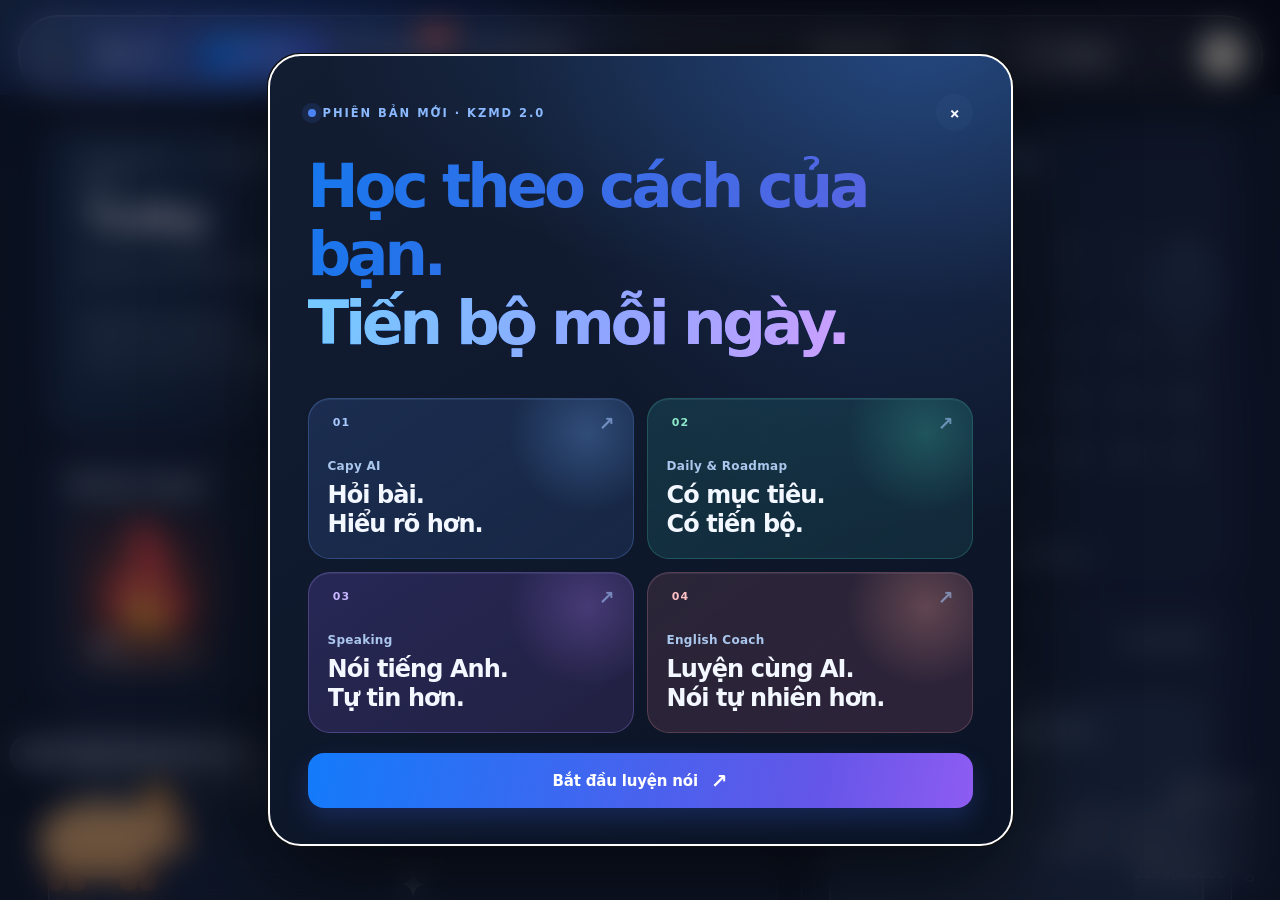
==== commit 1fdaf06c: "Add files via upload" ====
--- a/index.html
+++ b/index.html
@@ -2416,6 +2416,137 @@
 #toasts,#toasts .toast{pointer-events:none}
 #daily .d-task-inline-note textarea{position:static;top:auto;left:auto;right:auto;bottom:auto;transform:none;width:100%;}
 @media(prefers-reduced-motion:reduce){#daily .d-task-inline-note textarea{transition:none!important}}
+</style>
+
+<style id="kz-daily-milestones-style">
+/* Daily — compact long-term progress and living, morphing streak fire */
+#daily .d-milestone-section{padding:13px 14px 14px;overflow:visible;isolation:isolate}
+#daily .d-milestone-header{position:relative;z-index:4;display:flex;align-items:center;justify-content:space-between;gap:8px;margin-bottom:9px}
+#daily .d-milestone-header .d-title{font-size:15px;letter-spacing:-.025em;line-height:1.3;margin:0}
+#daily .d-m-title-dot{color:var(--d-accent)}
+#daily .d-milestone-header .d-eyebrow,#daily .d-milestone-header .d-sub{display:none}
+#daily .d-m-date{font-size:10px;white-space:nowrap;color:var(--d-muted);padding:4px 8px;border-radius:999px;border:1px solid var(--d-rule);background:var(--fill)}
+#daily .d-milestone-layout{display:grid;grid-template-columns:126px minmax(0,1fr);align-items:stretch;gap:9px;min-width:0}
+#daily .d-flame-card{--fire-light:.9;position:relative;height:132px;min-height:132px;display:flex;flex-direction:column;align-items:center;justify-content:flex-end;padding:0 5px 9px;overflow:hidden;isolation:isolate;border:1px solid rgba(255,155,81,.23);border-radius:16px;background:radial-gradient(ellipse 78% 75% at 50% 68%,rgba(238,106,30,.12),transparent 95%),linear-gradient(157deg,rgba(45,34,44,.93),rgba(18,23,40,.97));color:#ffefdd;box-shadow:inset 0 1px 0 rgba(255,240,213,.08),0 5px 13px rgba(15,20,38,.08)}
+#daily .d-flame-card:before{content:"";position:absolute;inset:-20px;z-index:-1;pointer-events:none;background:radial-gradient(ellipse 53% 57% at 50% 46%,rgba(255,196,111,.35) 0%,rgba(255,127,41,.23) 33%,rgba(224,62,28,.09) 61%,transparent 84%);opacity:var(--fire-light);animation:dFireAmbient 2.8s ease-in-out infinite alternate}
+#daily .d-fire-halo{position:absolute;z-index:0;left:50%;top:8px;width:126px;height:112px;translate:-50% 0;border-radius:50%;pointer-events:none;background:radial-gradient(ellipse,rgba(255,239,170,.35) 0%,rgba(255,153,67,.27) 27%,rgba(228,65,55,.12) 54%,transparent 78%);filter:blur(13px);opacity:var(--fire-light);animation:dFireHalo 2.1s ease-in-out infinite alternate}
+#daily .d-fire-art{height:101px;width:110px;position:relative;flex:none;display:grid;place-items:end center;isolation:isolate;pointer-events:none;filter:drop-shadow(0 0 9px rgba(255,140,55,.36))}
+#daily .d-fire-svg{height:101px;width:94px;position:relative;z-index:1;overflow:visible;transform-origin:50% 100%;filter:drop-shadow(0 0 5px rgba(255,116,43,.24))}
+#daily .d-fire-layers{transform-box:view-box;transform-origin:365px 615px}
+#daily .d-fire-morph{transform-box:view-box;transform-origin:365px 615px}
+#daily .d-fire-outer{animation:dFlameOuter 2.65s ease-in-out infinite alternate}
+#daily .d-fire-inside{animation:dFlameMiddle 2.12s -.55s ease-in-out infinite alternate}
+#daily .d-fire-white{animation:dFlameCore 1.68s -.35s ease-in-out infinite alternate}
+#daily .d-fire-shadow{position:absolute;z-index:0;bottom:3px;left:50%;translate:-50% 0;width:72px;height:6px;border-radius:50%;background:rgba(0,0,0,.28);filter:blur(4px);opacity:.38}
+#daily .d-fire-pool{position:absolute;z-index:0;bottom:3px;width:91px;height:19px;background:radial-gradient(ellipse,rgba(255,198,116,.7),rgba(255,119,48,.24) 46%,transparent 78%);filter:blur(9px);animation:dFireHalo 1.8s ease-in-out infinite alternate}
+#daily .d-fire-ember{position:absolute;z-index:2;width:2px;height:3px;border-radius:50%;bottom:13px;left:calc(14% + var(--n,0)*1%);background:#ffe6b6;box-shadow:0 0 7px rgba(255,190,94,.95);animation:dFireEmber var(--dur,3s) var(--delay,0s) ease-out infinite}
+#daily .d-fire-ember-1{--n:20;--dur:2.6s;--delay:-1.1s;--drift:-18px}
+#daily .d-fire-ember-2{--n:52;--dur:2.1s;--delay:-1.9s;--drift:12px}
+#daily .d-fire-ember-3{--n:31;--dur:3.0s;--delay:-.3s;--drift:9px}
+#daily .d-fire-ember-4{--n:40;--dur:2.3s;--delay:-1.6s;--drift:-9px}
+#daily .d-fire-ember-5{--n:60;--dur:2.7s;--delay:-2.3s;--drift:15px}
+#daily .d-fire-ember-6{--n:27;--dur:2.0s;--delay:-.7s;--drift:-12px}
+#daily .d-fire-ember-7{--n:48;--dur:3.4s;--delay:-3.1s;--drift:6px}
+#daily .d-fire-ember-8{--n:33;--dur:2.5s;--delay:-1.4s;--drift:21px}
+#daily .d-fire-ember-9{--n:44;--dur:2.9s;--delay:-2.7s;--drift:-19px}
+#daily .d-fire-number{z-index:2;position:relative;display:flex;align-items:baseline;gap:5px;margin-top:-2px;white-space:nowrap}
+#daily .d-fire-number strong{font-size:24px;line-height:1;font-weight:760;font-variant-numeric:tabular-nums;letter-spacing:-.05em;color:#fff8e6;text-shadow:0 0 14px rgba(255,171,62,.50)}
+#daily .d-fire-number span{font-size:10px;color:#ffd2a1;font-weight:570}
+#daily .d-fire-description,#daily .d-fire-foot{display:none}
+#daily .d-flame-card[data-fire-stage="dim"]{--fire-light:.36;border-color:rgba(235,156,73,.16)}
+#daily .d-flame-card[data-fire-stage="critical"]{--fire-light:.16;border-color:rgba(234,125,78,.13)}
+#daily .d-flame-card[data-fire-stage="out"]{--fire-light:.06;border-color:rgba(163,144,153,.13)}
+#daily .d-flame-card[data-fire-stage="dim"] .d-fire-art{opacity:.66;filter:drop-shadow(0 0 4px rgba(255,117,35,.18))}
+#daily .d-flame-card[data-fire-stage="critical"] .d-fire-art{opacity:.38;filter:grayscale(.35);scale:.81;transform-origin:50% 96%}
+#daily .d-flame-card[data-fire-stage="out"] .d-fire-art{opacity:.20;filter:grayscale(.85);scale:.68;transform-origin:50% 96%}
+#daily .d-flame-card[data-fire-stage="out"] .d-fire-ember,#daily .d-flame-card[data-fire-stage="critical"] .d-fire-ember{animation-duration:6s;opacity:.3}
+#daily .d-flame-card[data-fire-stage="out"] .d-fire-number strong{color:#cbc5c9;text-shadow:none}
+#daily .d-goal-milestones{display:flex;align-items:stretch;gap:8px;min-width:0;overflow-x:auto;overflow-y:hidden;overscroll-behavior-x:contain;scroll-snap-type:x proximity;scrollbar-width:thin;scrollbar-color:var(--d-rule) transparent;padding-bottom:2px;-webkit-overflow-scrolling:touch}
+#daily .d-goal-milestones::-webkit-scrollbar{height:3px}
+#daily .d-goal-milestones::-webkit-scrollbar-thumb{background:var(--d-rule);border-radius:6px}
+#daily .d-m-goal{display:flex;align-items:center;gap:8px;flex:0 0 clamp(205px,49%,248px);min-width:0;height:132px;padding:9px 10px;border:1px solid var(--d-rule);border-radius:16px;background:linear-gradient(145deg,var(--d-soft),transparent);scroll-snap-align:start}
+#daily .d-m-circle{flex:none;position:relative;display:grid;place-items:center;width:57px;height:57px}
+#daily .d-m-circle svg{width:57px;height:57px;transform:rotate(-90deg);overflow:visible}
+#daily .d-m-circle circle{fill:none;stroke-width:8}
+#daily .d-m-ring-bg{stroke:var(--d-rule)}
+#daily .d-m-ring-fill{stroke:var(--d-accent);stroke-linecap:round;transition:stroke-dashoffset .8s cubic-bezier(.23,.85,.25,1);filter:drop-shadow(0 0 4px var(--ring2))}
+#daily .d-m-percent{position:absolute;font-size:12px;font-weight:720;letter-spacing:-.035em;font-variant-numeric:tabular-nums}
+#daily .d-m-details{flex:1;min-width:0;display:grid;gap:5px}
+#daily .d-m-kicker{font-size:8px;letter-spacing:.11em;font-weight:700;color:var(--d-muted)}
+#daily .d-m-name{font-size:11.5px;line-height:1.3;font-weight:650;overflow-wrap:anywhere;display:-webkit-box;-webkit-line-clamp:2;-webkit-box-orient:vertical;overflow:hidden}
+#daily .d-m-value{display:flex;align-items:baseline;flex-wrap:wrap;gap:4px}
+#daily .d-m-value b{font-size:15px;font-weight:730;letter-spacing:-.035em;color:var(--d-accent);font-variant-numeric:tabular-nums}
+#daily .d-m-value span{font-size:10px;color:var(--d-muted)}
+#daily .d-m-hint{font-size:9px;color:var(--d-muted);line-height:1.35}
+#daily .d-m-empty{display:flex;flex-direction:column;justify-content:center;align-items:center;text-align:center;flex:1;min-height:132px;padding:8px;border:1px dashed var(--d-rule);border-radius:16px;color:var(--d-muted)}
+#daily .d-m-empty span{font-size:19px;color:var(--d-accent)}
+#daily .d-m-empty strong{font-size:11px;margin-top:2px;color:var(--d-strong)}
+#daily .d-m-empty p{font-size:10px;line-height:1.4;max-width:260px;margin:3px 0 0}
+.d-m-formbox{padding:13px;border:1px solid var(--d-rule);border-radius:15px;background:var(--d-soft);display:grid;gap:10px}
+.d-m-form-title{font-size:13px;font-weight:650;color:var(--d-strong);display:flex;gap:8px;align-items:baseline}
+.d-m-form-title small{font-size:10px;font-weight:400;color:var(--d-muted)}
+.d-m-formbox .d-formhint{margin:0;font-size:11px;line-height:1.6}
+/* One ignition flare: the flame grows upward from its base, then settles once. */
+#daily .d-flame-card:is(.d-fire-surge,.d-fire-celebrate){overflow:visible;z-index:3}
+#daily .d-fire-surge .d-fire-layers{animation:dFireIgnite 1.08s cubic-bezier(.12,.74,.22,1) both}
+#daily .d-fire-celebrate .d-fire-layers{animation:dFireIgnite 1.38s cubic-bezier(.12,.74,.22,1) both}
+#daily .d-fire-surge .d-fire-svg{animation:dFireLightPulse 1.08s ease-out both}
+#daily .d-fire-celebrate .d-fire-svg{animation:dFireLightPulse 1.38s ease-out both}
+#daily .d-fire-surge:before,#daily .d-fire-celebrate:before{animation:dFireBurstLight 1.38s ease-out both}
+#daily .d-fire-surge .d-fire-halo,#daily .d-fire-celebrate .d-fire-halo{animation:dFireBurstHalo 1.38s ease-out both}
+#daily .d-fire-celebrate .d-fire-pool{animation:dFirePoolBurst 1.38s ease-out both}
+#daily .d-fire-celebrate .d-fire-ember{animation-duration:.8s;box-shadow:0 0 13px #ffe7b6}
+@keyframes dFlameOuter{0%{transform:skewX(-1deg) scaleX(.985) scaleY(.99)}52%{transform:skewX(1.25deg) scaleX(1.025) scaleY(1.025)}100%{transform:skewX(-.7deg) scaleX(.99) scaleY(1)}}
+@keyframes dFlameMiddle{0%{transform:skewX(1deg) scaleX(.98) scaleY(.99)}55%{transform:skewX(-1.3deg) scaleX(1.035) scaleY(1.025)}100%{transform:skewX(.6deg) scaleX(.99) scaleY(1)}}
+@keyframes dFlameCore{0%{transform:skewX(-.8deg) scaleX(.97) scaleY(.98)}48%{transform:skewX(1deg) scaleX(1.045) scaleY(1.035)}100%{transform:skewX(-.5deg) scaleX(.985) scaleY(1)}}
+@keyframes dFireHalo{0%{scale:.9;opacity:calc(var(--fire-light)*.78)}100%{scale:1.12;opacity:var(--fire-light)}}
+@keyframes dFireAmbient{0%{opacity:calc(var(--fire-light)*.68)}100%{opacity:var(--fire-light)}}
+@keyframes dFireEmber{0%{transform:translate(0,0) scale(.4);opacity:0}15%{opacity:1}58%{opacity:.68}100%{transform:translate(var(--drift,12px),-86px) scale(.12);opacity:0}}
+@keyframes dFireIgnite{0%{transform:scaleY(1)}19%{transform:scaleY(1.32)}34%{transform:scaleY(1.49)}57%{transform:scaleY(1.23)}78%{transform:scaleY(1.08)}100%{transform:scaleY(1)}}
+@keyframes dFireLightPulse{0%{filter:brightness(1)}25%{filter:brightness(1.85)}48%{filter:brightness(1.55)}100%{filter:brightness(1)}}
+@keyframes dFireBurstLight{0%{opacity:var(--fire-light);filter:brightness(1)}28%{opacity:1;filter:brightness(2.25)}58%{opacity:.88;filter:brightness(1.45)}100%{opacity:var(--fire-light);filter:brightness(1)}}
+@keyframes dFireBurstHalo{0%{scale:1;opacity:var(--fire-light)}30%{scale:1.58;opacity:1;filter:brightness(1.65)}62%{scale:1.24;opacity:.82;filter:brightness(1.18)}100%{scale:1;opacity:var(--fire-light);filter:none}}
+@keyframes dFirePoolBurst{0%{scale:1;opacity:1}30%{scale:1.7;opacity:1}66%{scale:1.28;opacity:.82}100%{scale:1;opacity:1}}
+@media(max-width:1100px){#daily .d-milestone-layout{grid-template-columns:115px minmax(0,1fr)}#daily .d-m-goal{flex-basis:clamp(200px,51%,238px)}}
+@media(max-width:860px){#daily .d-milestone-section{order:1}#daily .d-aside .d-journal{order:2}#daily .d-primary>.d-section{order:3}#daily .d-primary>.d-section:last-child{order:4}}
+@media(max-width:590px){#daily .d-milestone-section{padding:12px 11px 13px}#daily .d-milestone-header{margin-bottom:8px}#daily .d-milestone-layout{grid-template-columns:105px minmax(0,1fr);gap:7px}#daily .d-flame-card{height:120px;min-height:120px;border-radius:14px}#daily .d-fire-art{height:91px;width:98px}#daily .d-fire-svg{height:91px;width:83px}#daily .d-fire-halo{width:105px;height:106px}#daily .d-fire-number strong{font-size:22px}#daily .d-fire-number span{font-size:9px}#daily .d-m-goal{height:120px;flex-basis:clamp(193px,86%,215px);padding:7px 9px;border-radius:14px}#daily .d-m-circle,#daily .d-m-circle svg{width:53px;height:53px}#daily .d-m-percent{font-size:11px}#daily .d-m-value b{font-size:14px}}
+@media(max-width:370px){#daily .d-milestone-header .d-title{font-size:14px}#daily .d-m-date{font-size:9px;padding:4px 6px}#daily .d-milestone-layout{grid-template-columns:97px minmax(0,1fr)}#daily .d-fire-art{scale:.95;transform-origin:50% 96%}#daily .d-m-goal{flex-basis:191px;gap:6px}#daily .d-m-circle,#daily .d-m-circle svg{width:49px;height:49px}}
+@media(prefers-reduced-motion:reduce){#daily .d-flame-card:before,#daily .d-fire-halo,#daily .d-fire-morph,#daily .d-fire-svg,#daily .d-fire-pool,#daily .d-fire-ember{animation:none!important}#daily .d-m-ring-fill{transition:none!important}}
+</style>
+<style id="kz-daily-living-fire-v3">
+/* Real flame motion: anchored roots, independently licking tips, rising embers. */
+#daily .d-fire-art{filter:drop-shadow(0 0 8px rgba(255,119,37,.32)) drop-shadow(0 0 18px rgba(255,84,24,.14))}
+#daily .d-flame-card[data-fire-stage="out"] .d-fire-art,#daily .d-flame-card[data-fire-stage="critical"] .d-fire-art{opacity:.78;filter:drop-shadow(0 0 6px rgba(255,115,35,.28)) drop-shadow(0 0 13px rgba(255,79,25,.12));scale:1;transform-origin:50% 96%}
+#daily .d-flame-card[data-fire-stage="out"]{--fire-light:.34}
+#daily .d-flame-card[data-fire-stage="critical"]{--fire-light:.48}
+#daily .d-fire-svg{overflow:visible;filter:drop-shadow(0 0 5px rgba(255,104,31,.20));transform:none}
+#daily .d-fire-layers{transform-box:view-box;transform-origin:365px 616px}
+#daily .d-fire-outer,#daily .d-fire-inside,#daily .d-fire-core{transform-box:view-box;transform-origin:365px 616px;will-change:transform}
+#daily .d-fire-outer{animation:dFlameOuterLick 1.34s cubic-bezier(.38,0,.62,1) infinite}
+#daily .d-fire-inside{animation:dFlameMiddleLick 1.02s cubic-bezier(.38,0,.62,1) infinite}
+#daily .d-fire-core{animation:dFlameCoreLick .82s cubic-bezier(.38,0,.62,1) infinite}
+#daily .d-fire-sparks{position:absolute;z-index:2;left:13px;right:13px;bottom:28px;height:84px;pointer-events:none;overflow:visible}
+#daily .d-fire-ember{position:absolute;left:var(--left);bottom:0;width:var(--size,3px);height:calc(var(--size,3px)*1.55);border-radius:65% 35% 65% 35%;background:linear-gradient(155deg,#ffe49a 0%,#ffb33e 43%,#f36b24 100%);box-shadow:0 0 4px rgba(255,187,73,.9),0 0 9px rgba(255,107,31,.65);opacity:0;transform:translate3d(0,0,0) rotate(25deg) scale(.5);animation:dFireEmberRise var(--dur,2.4s) var(--delay,0s) cubic-bezier(.18,.55,.34,1) infinite;will-change:transform,opacity}
+#daily .d-fire-ember:after{content:"";position:absolute;left:50%;top:55%;width:1.3px;height:15px;width:1.7px;transform:translateX(-50%);border-radius:2px;background:linear-gradient(to bottom,rgba(255,211,118,.9),rgba(255,132,39,.38),transparent);filter:blur(.2px)}
+#daily .d-flame-card[data-fire-stage="dim"] .d-fire-ember{opacity:.55;filter:saturate(.75)}
+#daily .d-flame-card[data-fire-stage="critical"] .d-fire-ember,#daily .d-flame-card[data-fire-stage="out"] .d-fire-ember{animation-duration:var(--dur,2.4s);filter:saturate(.9)}
+/* Completion is a single upward flare; the warm palette stays amber, never white. */
+#daily .d-fire-surge .d-fire-layers{animation:dFireIgniteUp 1.12s cubic-bezier(.12,.72,.22,1) both}
+#daily .d-fire-celebrate .d-fire-layers{animation:dFireIgniteUp 1.42s cubic-bezier(.12,.72,.22,1) both}
+#daily .d-fire-surge .d-fire-svg,#daily .d-fire-celebrate .d-fire-svg{filter:drop-shadow(0 0 10px rgba(255,110,27,.7)) drop-shadow(0 0 24px rgba(255,174,55,.42)) saturate(1.16)}
+#daily .d-fire-surge:before,#daily .d-fire-celebrate:before{animation:dFireWarmBurst 1.42s ease-out both}
+#daily .d-fire-surge .d-fire-halo,#daily .d-fire-celebrate .d-fire-halo{animation:dFireWarmHalo 1.42s ease-out both}
+#daily .d-fire-surge .d-fire-pool,#daily .d-fire-celebrate .d-fire-pool{animation:dFireWarmPool 1.42s ease-out both}
+#daily .d-fire-celebrate .d-fire-ember{animation-duration:.72s;box-shadow:0 0 7px #ffd47b,0 0 16px rgba(255,111,34,.9)}
+@keyframes dFlameOuterLick{0%,100%{transform:scaleY(.99) scaleX(1)}24%{transform:scaleY(1.14) scaleX(.995)}48%{transform:scaleY(1.025) scaleX(1.008)}73%{transform:scaleY(1.16) scaleX(.99)}}
+@keyframes dFlameMiddleLick{0%,100%{transform:scaleY(.97) scaleX(1)}31%{transform:scaleY(1.19) scaleX(.99)}62%{transform:scaleY(1.015) scaleX(1.012)}82%{transform:scaleY(1.16) scaleX(.995)}}
+@keyframes dFlameCoreLick{0%,100%{transform:scaleY(.95) scaleX(1)}38%{transform:scaleY(1.22) scaleX(.99)}69%{transform:scaleY(1.0) scaleX(1.01)}}
+@keyframes dFireEmberRise{0%{opacity:0;transform:translate3d(0,0,0) scale(.38)}12%{opacity:.96}48%{opacity:.86;transform:translate3d(calc(var(--drift)*.42),calc(var(--rise-y)*.48),0) scale(1)}78%{opacity:.58}100%{opacity:0;transform:translate3d(var(--drift),var(--rise-y),0) scale(.14)}}
+@keyframes dFireIgniteUp{0%{transform:scaleY(1)}18%{transform:scaleY(1.22)}34%{transform:scaleY(1.43)}55%{transform:scaleY(1.28)}77%{transform:scaleY(1.09)}100%{transform:scaleY(1)}}
+@keyframes dFireWarmBurst{0%{opacity:var(--fire-light);filter:none}28%{opacity:1;filter:saturate(1.2)}57%{opacity:.88}100%{opacity:var(--fire-light);filter:none}}
+@keyframes dFireWarmHalo{0%{scale:1;opacity:var(--fire-light)}30%{scale:1.48;opacity:1;filter:saturate(1.2)}62%{scale:1.2;opacity:.78}100%{scale:1;opacity:var(--fire-light);filter:none}}
+@keyframes dFireWarmPool{0%{scale:1;opacity:.8}30%{scale:1.55;opacity:1}66%{scale:1.2;opacity:.78}100%{scale:1;opacity:.8}}
+@media(prefers-reduced-motion:reduce){#daily .d-fire-outer,#daily .d-fire-inside,#daily .d-fire-core,#daily .d-fire-ember{animation:none!important}#daily .d-fire-sparks{display:none!important}}
 </style>
 </head><body>
 <svg style="display:none"><defs>
@@ -2965,7 +3096,8 @@
      <div class="d-layout">
       <div class="d-primary">
        <section class="d-card d-hero" id="dHero" aria-label="Tổng quan hôm nay"></section>
-       <section class="d-card d-section" aria-label="Mục tiêu hôm nay"><div class="d-head"><div><div class="d-titlewrap"><h2 class="d-title">Mục tiêu hôm nay</h2><span class="d-count" id="dTodayCount">0/0</span></div><p class="d-sub">Bắt đầu từ việc quan trọng nhất.</p></div></div><div id="dTodayList" class="d-tasklist"></div><div id="dEndedList"></div></section>
+       <section class="d-card d-milestone-section" id="dMilestones" aria-label="Tiến độ mục tiêu và chuỗi ngày liên tiếp"><div class="d-milestone-header"><div><div class="d-eyebrow">THE LONG GAME</div><h2 class="d-title">Tiến độ <span class="d-m-title-dot">·</span> Streak</h2><p class="d-sub">Tiến độ tích lũy và ngọn lửa kỷ luật của bạn.</p></div><span class="d-m-date" id="dMilestoneDate"></span></div><div id="dMilestoneBody"></div></section>
+       <section class="d-card d-section" aria-label="Mục tiêu hôm nay"><div class="d-head"><div><div class="d-titlewrap"><h2 class="d-title" id="dTaskHeading">Mục tiêu hôm nay</h2><span class="d-count" id="dTodayCount">0/0</span></div><p class="d-sub" id="dTaskIntro">Bắt đầu từ việc quan trọng nhất.</p></div></div><div id="dTodayList" class="d-tasklist"></div><div id="dEndedList"></div></section>
        <section class="d-card d-section" aria-label="Ngày chưa hoàn thành"><div class="d-pendingbar" id="dPendingHeader"><div><h2 class="d-title">Pending Days <span class="d-bubble" id="dPendingCount">0</span></h2><p class="d-sub">Việc cũ chưa xong? Bạn vẫn có thể làm bù.</p></div><button class="d-icon-btn" id="dPendingToggle" type="button" data-dact="togglepending" aria-expanded="true" title="Thu gọn hoặc mở rộng"><svg class="i"><use href="#i-chev"/></svg></button></div><div id="dPendingBody"></div></section>
       </div>
       <aside class="d-aside">
@@ -4428,6 +4560,7 @@
  const SCHEDULE={daily:'Hằng ngày',roadmap:'Theo Day',weekly:'Theo tuần',once:'Một lần'};
  const PROGRESS={checkbox:'Checkbox',quantity:'Số lượng',percentage:'Phần trăm',checklist:'Checklist'};
  const dateKey=()=>today();
+ const selectedDate=()=>safeDate(root().cfg.selected)||dateKey();
  const safeDate=x=>{if(typeof x!=='string'||!/^\d{4}-\d{2}-\d{2}$/.test(x))return null;const [y,m,d]=x.split('-').map(Number);if(y<1||m<1||m>12||d<1||d>31)return null;const v=new Date(0);v.setFullYear(y,m-1,d);v.setHours(12,0,0,0);return v.getFullYear()===y&&v.getMonth()===m-1&&v.getDate()===d?x:null};
  const dateLong=x=>x?new Date(x+'T12:00:00').toLocaleDateString('vi-VN',{weekday:'long',day:'numeric',month:'long',year:'numeric'}):'';
  const dtShort=x=>x?new Date(x+'T12:00:00').toLocaleDateString('vi-VN',{day:'2-digit',month:'2-digit',year:'numeric'}):'';
@@ -4461,16 +4594,199 @@
   value:0,checked:false,checks:{},notes:'',completedAt:null,completedOn:null,updatedAt:null};return R[k]};
  const itemsFor=(t,r)=>Array.isArray(r?.items)?r.items:(Array.isArray(t.v.items)?t.v.items:[]);
  const typeFor=(t,r)=>MODES.includes(r?.progressType)?r.progressType:t.v.progress;
- function progress(t){const r=getRec(t),mode=typeFor(t,r);if(!r)return 0;
+ function recordProgress(t,r,mode=typeFor(t,r)){
+  if(!r)return 0;
   if(mode==='checkbox')return r.checked?100:0;
   if(mode==='quantity')return Math.round(clamp((validNum(r.value)/Math.max(.0000001,validNum(r.quantityTarget,t.v.target)))*100,0,100)*10)/10;
   if(mode==='percentage')return clamp(r.value,0,100);
   if(mode==='checklist'){const items=itemsFor(t,r);return items.length?Math.round(items.filter(x=>r.checks&&r.checks[x.id]).length/items.length*1000)/10:0}
-  return 0;}
+  return 0;
+ }
+ function progress(t){return recordProgress(t,getRec(t));}
+ // When a goal is edited, update only its effective day's snapshot. Do not rewrite
+ // the previous days' checked boxes, numbers, checklist items, notes or timestamps.
+ function applyVersionToRecord(t,r,previousProgress){
+  if(!t||!r)return;
+  const oldMode=typeFor(t,r),mode=t.v.progress,ratio=clamp(previousProgress,0,100);
+  if(oldMode!==mode){
+   if(mode==='checkbox')r.checked=ratio>=100;
+   else if(mode==='quantity')r.value=Math.round(ratio/100*validNum(t.v.target)*10000)/10000;
+   else if(mode==='percentage')r.value=ratio;
+   else if(mode==='checklist')r.checks=Object.fromEntries((t.v.items||[]).map(x=>[x.id,ratio>=100]));
+  }
+  r.progressType=mode;
+  r.quantityTarget=t.v.target;
+  r.unit=t.v.unit||'';
+  if(mode==='checklist'){
+   r.items=(t.v.items||[]).map(x=>({...x}));
+   const previous=r.checks||{};
+   r.checks=Object.fromEntries(r.items.map(x=>[x.id,!!previous[x.id]]));
+  }else r.items=[];
+  const newProgress=recordProgress(t,r,mode);
+  if(newProgress<100){r.completedAt=null;r.completedOn=null;}
+  else if(previousProgress<100||!r.completedAt){r.completedAt=new Date().toISOString();r.completedOn=dateKey();}
+  r.updatedAt=new Date().toISOString();
+ }
+ // Recover records affected by older versions of the edit-mode bug, even after
+ // reloading on another day. The version valid on each date is authoritative.
+ function reconcileRecordModes(){let changed=false;
+  const goals=new Map(orderedGoals().map(g=>[g.id,g]));
+  for(const [key,r] of Object.entries(root().records)){
+   if(!r)continue;
+   const sep=key.lastIndexOf('|'),g=goals.get(r.goalId||key.slice(0,sep)),day=safeDate(r.date||key.slice(sep+1));
+   if(!g||!day)continue;
+   const t=dayTask(g,day);if(!t||!MODES.includes(t.v.progress)||r.progressType===t.v.progress)continue;
+   const before=recordProgress(t,r);
+   applyVersionToRecord(t,r,before);changed=true;
+  }
+  if(changed)saveDaily();
+ }
  const completed=t=>progress(t)>=100;
  const expandedChecklists=new Set();
  const completedLate=t=>{const r=getRec(t);return completed(t)&&r&&r.completedOn&&r.completedOn>t.date};
  const completedOnTime=t=>{const r=getRec(t);return completed(t)&&r&&r.completedOn===t.date};
+ // Lifetime milestone for each goal. A checkbox / completed checklist / percent
+ // is one session; a quantity goal contributes its actual saved units.
+ // Every record is read against the version effective on ITS OWN day.
+ function milestoneStats(g,asOf=selectedDate()){
+  const v=versionAt(g,asOf)||g.versions[0]||{};
+  const target=Math.max(1,Math.min(10000000,Math.floor(validNum(v.milestoneTarget,300))||300));
+  const unit=String(v.milestoneUnit||'lần').slice(0,30);
+  let count=0,days=0;
+  for(const [key,r] of Object.entries(root().records)){
+   if(!r||(r.goalId||key.slice(0,key.lastIndexOf('|')))!==g.id)continue;
+   const date=safeDate(r.date||key.slice(key.lastIndexOf('|')+1));
+   if(!date||date>asOf)continue;
+   const t=dayTask(g,date);if(!t)continue;
+   const mode=typeFor(t,r);
+   if(mode==='quantity')count+=Math.max(0,validNum(r.value));
+   else if(recordProgress(t,r,mode)>=100)count+=1;
+   if(recordProgress(t,r,mode)>=100)days++;
+  }
+  count=Math.round(count*1000)/1000;
+  return {count,target,unit,days,pct:Math.min(100,Math.max(0,count/target*100))};
+ }
+ // A streak is built from on-time daily completions (ALL scheduled goals).
+ // Up to two missed scheduled days can be rescued; the third burns it out.
+ // The current unfinished day does not count as a miss before midnight.
+ // No-task days (e.g. a weekly schedule) neither add to nor break the streak.
+ function streakStats(asOf=selectedDate()){
+  let earliest=asOf;
+  for(const g of orderedGoals())for(const v of g.versions){
+   const d=safeDate(v.start);if(d&&d<earliest)earliest=d;
+  }
+  let streak=0,gap=0,grace=0,started=false,latest=null;
+  for(let d=asOf,guard=0;d>=earliest&&guard<40000;d=addDate(d,-1),guard++){
+   const tasks=tasksOn(d);if(!tasks.length)continue;
+   const won=tasks.every(completedOnTime);
+   if(!won&&d===asOf&&asOf===dateKey())continue;
+   if(won){
+    if(!started){grace=gap;latest=d;started=true;}
+    streak++;gap=0;
+   }else{
+    gap++;
+    if(gap>2)break;
+   }
+  }
+  return {streak,grace:started?grace:0,last:latest,stage:!streak?'out':grace===2?'critical':grace===1?'dim':'burning'};
+ }
+ const milestoneFmt=n=>new Intl.NumberFormat('vi-VN',{maximumFractionDigits:2}).format(n);
+ // Keep the flame node in the DOM across updates so its idle motion never
+ // restarts when a checkbox, quantity, or note changes.
+ // Morph each jagged tongue with its own rhythm; the base stays planted.
+ // SVG path interpolation is GPU-independent and doesn't require per-frame JS.
+ function createFireVisual(){
+  const morph=(cls,gradient,states,duration,delay)=>`<path class="d-fire-morph ${cls}" d="${states[0]}" fill="url(#${gradient})"><animate attributeName="d" dur="${duration}s" begin="${delay}s" repeatCount="indefinite" calcMode="spline" keyTimes="0;.23;.51;.76;1" keySplines=".35 0 .65 1;.35 0 .65 1;.35 0 .65 1;.35 0 .65 1" values="${[...states,states[0]].join(';')}"></animate></path>`;
+  // Organic flame: the foot stays planted while each tongue stretches upward,
+  // curls, narrows and reforms at a different rhythm. No whole-flame rocking.
+  const outer=[
+   'M398 83 C348 108 310 140 296 180 C282 220 300 253 313 282 C324 306 319 326 303 331 C276 340 251 322 247 270 C221 302 199 344 187 389 C172 446 182 501 212 544 C246 591 308 615 369 616 C443 618 507 592 541 546 C569 507 567 455 547 412 C534 383 516 369 495 361 C502 381 502 400 490 407 C474 417 456 404 458 381 C460 360 479 336 486 310 C498 269 479 231 446 203 C416 178 383 155 383 124 C382 108 389 93 398 83 Z',
+   'M402 43 C365 82 320 127 301 176 C284 220 305 255 318 286 C329 311 322 330 304 336 C275 346 248 323 245 268 C217 304 195 348 184 394 C170 451 182 505 214 547 C249 592 310 616 370 616 C444 617 508 590 542 544 C571 505 568 453 548 410 C535 381 517 367 496 359 C503 380 503 400 490 408 C473 418 455 403 457 380 C459 358 479 333 486 306 C498 265 479 226 445 198 C414 172 389 145 390 111 C391 83 397 58 402 43 Z',
+   'M392 68 C326 102 294 145 286 187 C278 229 301 261 315 291 C327 315 320 333 302 339 C274 348 249 326 247 277 C220 309 198 350 188 395 C175 451 185 505 215 547 C249 592 310 616 370 617 C443 618 507 592 541 546 C569 507 567 455 547 412 C534 383 516 369 495 361 C502 381 502 400 490 407 C474 417 456 404 458 381 C460 360 479 336 486 310 C498 269 479 231 446 203 C416 178 388 149 390 116 C389 96 390 80 392 68 Z',
+   'M405 57 C355 94 315 136 295 183 C278 226 299 260 313 289 C325 313 319 332 302 337 C274 346 248 325 246 274 C219 306 197 348 186 393 C172 450 182 504 213 546 C247 592 309 616 370 616 C443 618 507 592 541 546 C570 507 568 455 548 412 C535 383 517 369 496 361 C503 382 502 401 489 408 C473 418 455 404 457 381 C459 359 478 335 486 309 C498 268 479 230 445 202 C414 176 391 151 392 119 C393 91 400 69 405 57 Z'
+  ];
+  const middle=[
+   'M374 260 C356 280 346 306 344 334 C342 362 346 392 338 414 C331 435 314 441 296 436 C282 432 273 421 268 409 C254 436 246 466 247 497 C248 543 273 578 313 599 C346 617 395 620 434 610 C471 600 495 575 501 542 C507 510 496 470 477 442 C480 459 471 473 455 477 C437 482 419 471 414 454 C410 440 414 421 408 399 C401 371 384 349 368 326 C350 301 352 279 374 260 Z',
+   'M382 226 C365 254 349 291 346 329 C343 364 350 394 339 419 C330 442 311 448 293 440 C278 434 269 419 264 402 C250 433 242 467 245 501 C248 547 275 581 315 601 C349 619 397 621 436 609 C473 598 497 572 503 539 C509 507 497 467 475 439 C479 458 469 475 452 479 C434 484 417 471 412 453 C408 438 413 419 406 397 C399 369 382 347 366 324 C349 299 365 253 382 226 Z',
+   'M368 246 C339 276 337 306 340 337 C343 369 350 397 338 419 C327 440 308 443 291 433 C278 425 271 410 269 393 C252 426 244 463 249 499 C255 544 279 579 316 599 C349 617 395 620 434 610 C471 600 495 575 501 542 C507 510 496 470 477 442 C480 459 471 473 455 477 C437 482 419 471 414 454 C410 440 414 421 408 399 C401 371 384 349 368 326 C353 306 361 275 368 246 Z',
+   'M380 235 C361 260 348 293 345 330 C342 365 348 395 338 417 C329 439 312 445 294 438 C279 432 270 418 266 402 C251 433 244 466 247 500 C251 545 275 580 315 600 C348 618 396 621 435 609 C472 598 496 573 502 540 C508 508 497 468 476 440 C480 459 469 475 452 479 C434 484 417 471 412 453 C408 438 413 419 406 397 C399 369 382 347 366 324 C350 302 360 261 380 235 Z'
+  ];
+  const core=[
+   'M374 416 C363 431 359 448 362 465 C366 485 385 502 405 527 C427 554 439 579 437 592 C434 610 416 616 393 616 C364 617 340 606 323 587 C304 566 294 535 294 502 C293 490 294 480 296 469 C307 495 322 515 338 531 C330 506 329 484 337 463 C344 443 358 425 374 416 Z',
+   'M382 385 C375 408 365 436 365 464 C365 489 388 510 410 536 C432 562 445 584 440 598 C434 615 414 619 391 617 C360 615 336 603 319 582 C301 560 291 530 292 497 C291 484 293 473 297 460 C310 489 326 512 343 529 C333 501 334 478 343 455 C353 427 375 400 382 385 Z',
+   'M366 402 C354 428 358 449 363 470 C369 493 389 513 408 537 C428 562 440 584 437 597 C433 613 414 617 392 616 C363 615 340 605 323 587 C304 566 294 535 294 502 C293 490 294 480 296 469 C307 495 322 515 338 531 C330 506 329 484 337 463 C341 439 354 416 366 402 Z',
+   'M378 394 C370 417 363 443 363 466 C363 489 385 508 406 533 C429 559 442 582 438 596 C433 613 414 618 392 617 C362 617 338 605 321 585 C302 563 292 532 293 499 C292 487 294 477 297 466 C309 494 324 516 340 532 C331 505 331 482 339 460 C347 434 366 408 386 394 Z'
+  ];
+  const sparks=[
+   [12,1.8,-.4,-9,92,3.2],[21,2.4,-1.1,12,116,3.8],[31,1.65,-.7,-14,102,2.8],
+   [40,2.15,-1.8,9,124,3.5],[50,1.9,-.2,-7,96,4.0],[60,2.55,-1.4,16,119,3.0],
+   [70,1.75,-.9,-12,108,3.7],[80,2.3,-2.0,8,128,3.1],[16,2.65,-2.5,18,111,2.9],
+   [27,1.95,-1.6,-18,122,3.6],[47,2.45,-2.2,13,132,3.2],[66,1.7,-1.3,-16,105,4.1],
+   [75,2.8,-2.7,11,126,2.7],[35,2.05,-.5,20,114,3.4],[56,2.6,-1.9,-10,130,3.8],[88,1.85,-1.0,-15,99,3.0]
+  ];
+  return `<div class="d-fire-halo" aria-hidden="true"></div>
+   <div class="d-fire-art" aria-hidden="true">
+    <div class="d-fire-shadow"></div><div class="d-fire-pool"></div>
+    <svg class="d-fire-svg" viewBox="160 35 410 595" fill="none" xmlns="http://www.w3.org/2000/svg" focusable="false" aria-hidden="true">
+     <defs>
+      <linearGradient id="d-fire-outer-fill" x1="360" y1="45" x2="390" y2="616" gradientUnits="userSpaceOnUse"><stop stop-color="#e44748"/><stop offset=".58" stop-color="#dc3d43"/><stop offset="1" stop-color="#c92f3b"/></linearGradient>
+      <linearGradient id="d-fire-middle-fill" x1="370" y1="225" x2="390" y2="616" gradientUnits="userSpaceOnUse"><stop stop-color="#ff9a52"/><stop offset=".55" stop-color="#ff8745"/><stop offset="1" stop-color="#ed6b36"/></linearGradient>
+      <linearGradient id="d-fire-core-fill" x1="365" y1="385" x2="390" y2="616" gradientUnits="userSpaceOnUse"><stop stop-color="#ffd85d"/><stop offset=".58" stop-color="#ffc342"/><stop offset="1" stop-color="#ed9b27"/></linearGradient>
+     </defs>
+     <g class="d-fire-layers">
+      ${morph('d-fire-outer','d-fire-outer-fill',outer,1.34,-.2)}
+      ${morph('d-fire-inside','d-fire-middle-fill',middle,1.02,-.58)}
+      ${morph('d-fire-core','d-fire-core-fill',core,.82,-.24)}
+     </g>
+    </svg>
+   </div>
+   <div class="d-fire-sparks" aria-hidden="true">${sparks.map(([left,dur,delay,drift,rise,size])=>`<i class="d-fire-ember" style="--left:${left}%;--dur:${dur}s;--delay:${delay}s;--drift:${drift}px;--rise-y:-${rise}px;--size:${size}px"></i>`).join('')}</div>
+   <div class="d-fire-number"><strong data-streak-count>0</strong><span>ngày streak</span></div>
+   <span class="d-fire-description" data-streak-description></span>`;
+ }
+
+ function renderMilestones(){
+  const view=selectedDate(),stats=streakStats(view),groups=orderedGoals().filter(g=>{const v=versionAt(g,view);return v&&safeDate(v.start)&&v.start<=view&&!(g.archivedAt&&g.archivedAt<=view);});
+  $d('#dMilestoneDate').textContent=view===dateKey()?'Hôm nay':dtShort(view);
+  const host=$d('#dMilestoneBody');
+  if(!host.querySelector('.d-milestone-layout')){
+   host.innerHTML=`<div class="d-milestone-layout"><div class="d-flame-card" data-fire-stage="out" role="status" aria-label="Chuỗi ngày hoàn thành">${createFireVisual()}</div><div class="d-goal-milestones" id="dGoalMilestones" tabindex="0" aria-label="Tiến độ các mục tiêu, cuộn ngang để xem thêm"></div></div>`;
+  }
+  const fire=host.querySelector('.d-flame-card');fire.dataset.fireStage=stats.stage;
+  // Respect reduced-motion preference for native SVG path morphs as well as CSS.
+  if(prefersLess()){const svg=fire.querySelector('.d-fire-svg');if(svg&&svg.pauseAnimations)svg.pauseAnimations();}
+  fire.querySelector('[data-streak-count]').textContent=stats.streak;
+  const subtitle=stats.stage==='out'?'Chưa có chuỗi đang duy trì':stats.grace===2?'Cảnh báo: còn một cơ hội giữ lửa':stats.grace===1?'Lửa yếu đi · Hoàn thành để hồi sinh':(stats.last===view?'Đã hoàn thành · Lửa đang bùng cháy':'Ngọn lửa đang cháy đều');
+  fire.querySelector('[data-streak-description]').textContent=subtitle;
+  // Status is conveyed by the flame and its accessible label, not a large instructional footer.
+  fire.setAttribute('aria-label',`${stats.streak} ngày streak. ${subtitle}`);
+  const goalHost=host.querySelector('#dGoalMilestones');
+  const old=new Map([...goalHost.querySelectorAll('[data-mile-goal]')].map(n=>[n.dataset.mileGoal,n]));
+  const entries=groups.map(g=>{
+   const v=versionAt(g,view),s=milestoneStats(g,view),rad=37,circ=2*Math.PI*rad;
+   let node=old.get(g.id);
+   if(!node){const tpl=document.createElement('template');tpl.innerHTML=`<div class="d-m-goal" data-mile-goal="${ehtml(g.id)}"><div class="d-m-circle"><svg viewBox="0 0 96 96" aria-hidden="true"><circle class="d-m-ring-bg" cx="48" cy="48" r="37"></circle><circle class="d-m-ring-fill" cx="48" cy="48" r="37" stroke-dasharray="${circ}" stroke-dashoffset="${circ}"></circle></svg><span class="d-m-percent"></span></div><div class="d-m-details"><span class="d-m-kicker">MỤC TIÊU TÍCH LŨY</span><strong class="d-m-name"></strong><div class="d-m-value"><b></b><span></span></div><small class="d-m-hint"></small></div></div>`;node=tpl.content.firstElementChild;}
+   node.querySelector('.d-m-percent').textContent=(s.pct>0&&s.pct<10?s.pct.toLocaleString('vi-VN',{maximumFractionDigits:1}):Math.round(s.pct))+'%';
+   node.querySelector('.d-m-name').textContent=v.name||'Mục tiêu';
+   node.querySelector('.d-m-value b').textContent=milestoneFmt(s.count)+' / '+milestoneFmt(s.target);
+   node.querySelector('.d-m-value span').textContent=s.unit;
+   node.querySelector('.d-m-hint').textContent=s.pct>=100?'✦ Bạn đã chạm cột mốc!':`Còn ${milestoneFmt(Math.max(0,s.target-s.count))} ${s.unit} để cán đích`;
+   node.setAttribute('aria-label',`${v.name}: ${milestoneFmt(s.count)} trên ${milestoneFmt(s.target)} ${s.unit}`);
+   const ring=node.querySelector('.d-m-ring-fill');
+   requestAnimationFrame(()=>{if(ring.isConnected)ring.style.strokeDashoffset=String(circ*(1-s.pct/100));});
+   return node;
+  });
+  const preservedScroll=goalHost.scrollLeft;
+  if(entries.length){goalHost.replaceChildren(...entries);goalHost.scrollLeft=preservedScroll;}
+  else goalHost.innerHTML=`<div class="d-m-empty"><span>✦</span><strong>Cột mốc tiếp theo của bạn</strong><p>Tạo một mục tiêu, đặt tổng số lần cần đạt (ví dụ 300 bài) để xem vòng tiến độ lớn dần mỗi ngày.</p></div>`;
+ }
+ function flareFire(celebrate=false){
+  const fire=$d('#dMilestoneBody .d-flame-card');if(!fire||prefersLess())return;
+  fire.classList.remove('d-fire-surge','d-fire-celebrate');void fire.offsetWidth;
+  fire.classList.add(celebrate?'d-fire-celebrate':'d-fire-surge');
+  clearTimeout(fire._flareTimer);fire._flareTimer=setTimeout(()=>fire.classList.remove('d-fire-surge','d-fire-celebrate'),1500);
+ }
+
  function saveDaily(){return save();}
  function mutate(t,kind,value){const r=ensure(t),old=progress(t),mode=typeFor(t,r);
   if(kind==='checked'&&mode==='checkbox')r.checked=!!value;
@@ -4614,11 +4930,13 @@
   state.frame=requestAnimationFrame(frame);
  }
  function renderHero(){
-  const summary=daySummary(dateKey()),p=summary.avg,host=$d('#dHero');
-  if(!host.querySelector('.d-hero-top'))host.innerHTML=`<div class="d-hero-top"><div><div class="d-eyebrow" data-hero-date></div><h1 class="d-heading">Today<span style="color:var(--d-accent)">.</span></h1><p data-hero-status></p></div><div class="d-hero-actions"><button type="button" class="d-primary-btn" data-dact="create">${i('plus')} Thêm mục tiêu</button><button type="button" class="d-secondary-btn d-manage-btn" data-dact="manage">${i('list')} Quản lý mục tiêu</button></div></div><div class="d-hero-bottom"><div><div class="d-eyebrow">Tiến độ hôm nay</div><div data-hero-help style="font-size:13px;color:var(--d-muted);margin-top:7px"></div><div class="d-progress-line"><i style="width:0%"></i></div></div><div class="d-ring" style="--a:0%"><b>0%</b><small>PROGRESS</small></div></div>`;
-  host.querySelector('[data-hero-date]').textContent=dateLong(dateKey());
-  host.querySelector('[data-hero-status]').innerHTML=summary.all.length?`Đã xong <b>${summary.done}/${summary.all.length}</b> mục tiêu hôm nay.`:'Hôm nay, tiến thêm một chút.';
-  host.querySelector('[data-hero-help]').textContent=summary.all.length?'Trung bình tiến độ từng mục tiêu.':'Chưa có mục tiêu hôm nay.';
+  const viewDate=selectedDate(),isToday=viewDate===dateKey(),summary=daySummary(viewDate),p=summary.avg,host=$d('#dHero');
+  if(!host.querySelector('.d-hero-top'))host.innerHTML=`<div class="d-hero-top"><div><div class="d-eyebrow" data-hero-date></div><h1 class="d-heading"><span data-hero-heading>Today</span><span style="color:var(--d-accent)">.</span></h1><p data-hero-status></p></div><div class="d-hero-actions"><button type="button" class="d-primary-btn" data-dact="create">${i('plus')} Thêm mục tiêu</button><button type="button" class="d-secondary-btn d-manage-btn" data-dact="manage">${i('list')} Quản lý mục tiêu</button></div></div><div class="d-hero-bottom"><div><div class="d-eyebrow" data-hero-progress-label>Tiến độ hôm nay</div><div data-hero-help style="font-size:13px;color:var(--d-muted);margin-top:7px"></div><div class="d-progress-line"><i style="width:0%"></i></div></div><div class="d-ring" style="--a:0%"><b>0%</b><small>PROGRESS</small></div></div>`;
+  host.querySelector('[data-hero-date]').textContent=dateLong(viewDate);
+  host.querySelector('[data-hero-heading]').textContent=isToday?'Today':viewDate<dateKey()?'Lịch sử':'Ngày đã chọn';
+  host.querySelector('[data-hero-progress-label]').textContent=isToday?'Tiến độ hôm nay':'Tiến độ ngày đã chọn';
+  host.querySelector('[data-hero-status]').innerHTML=summary.all.length?`Đã xong <b>${summary.done}/${summary.all.length}</b> mục tiêu ${isToday?'hôm nay':'của ngày này'}.`:(isToday?'Hôm nay, tiến thêm một chút.':'Không có mục tiêu được giao ngày này.');
+  host.querySelector('[data-hero-help]').textContent=summary.all.length?'Trung bình tiến độ từng mục tiêu.':'Chưa có mục tiêu cho ngày này.';
   animateHeroProgress(summary.all.length?p:0);
  }
  function patchTaskCard(card,t){
@@ -4650,21 +4968,24 @@
    if(badge)badge.textContent=`${items.filter(x=>checks[x.id]).length}/${items.length} việc · ${p}%`;
    card.querySelectorAll('[data-dsub]').forEach(field=>{field.checked=!!checks[field.dataset.sub];field.closest('label')?.classList.toggle('checked',field.checked)});
   }
-  const doneMark=card.querySelector('.d-task-actions>.d-status');
+  const doneMark=card.querySelector('.d-task-inline-actions>.d-status');
   if(doneMark)doneMark.remove();
   if(done&&mode!=='checkbox'){
-   const mark=document.createElement('span');mark.className='d-status done';mark.innerHTML=i('check');card.querySelector('.d-task-actions')?.prepend(mark);
+   const mark=document.createElement('span');mark.className='d-status done';mark.innerHTML=i('check');card.querySelector('.d-task-inline-actions')?.prepend(mark);
   }
   return true;
  }
- function renderToday(){const tasks=tasksOn(dateKey());$d('#dTodayCount').textContent=`${tasks.filter(completed).length}/${tasks.length}`;
+ function renderToday(){const viewDate=selectedDate(),isToday=viewDate===dateKey(),tasks=tasksOn(viewDate);
+  $d('#dTaskHeading').textContent=isToday?'Mục tiêu hôm nay':`Mục tiêu · ${dtShort(viewDate)}`;
+  $d('#dTaskIntro').textContent=isToday?'Bắt đầu từ việc quan trọng nhất.':viewDate<dateKey()?'Xem lại hoặc cập nhật những gì bạn đã lưu vào ngày này.':'Mục tiêu dự kiến cho ngày được chọn.';
+  $d('#dTodayCount').textContent=`${tasks.filter(completed).length}/${tasks.length}`;
   const host=$d('#dTodayList'),existing=new Map([...host.querySelectorAll('.d-task[data-goal][data-date]')].map(card=>[recKey(card.dataset.goal,card.dataset.date),card]));
-  if(!tasks.length)host.innerHTML=`<div class="d-empty"><span class="d-empty-symbol">✦</span>Hôm nay chưa có việc nào.<div style="margin-top:13px"><button type="button" class="d-secondary-btn" data-dact="create">${i('plus')} Tạo mục tiêu đầu tiên</button></div></div>`;
+  if(!tasks.length)host.innerHTML=isToday?`<div class="d-empty"><span class="d-empty-symbol">✦</span>Hôm nay chưa có việc nào.<div style="margin-top:13px"><button type="button" class="d-secondary-btn" data-dact="create">${i('plus')} Tạo mục tiêu đầu tiên</button></div></div>`:'<p class="d-empty">Ngày này không có mục tiêu được giao.</p>';
   else{
    const nodes=tasks.map(t=>{
     const key=recKey(t.g.id,t.date),card=existing.get(key);
     if(card&&patchTaskCard(card,t))return card;
-    const temp=document.createElement('template');temp.innerHTML=taskHTML(t);
+    const temp=document.createElement('template');temp.innerHTML=taskHTML(t,{past:viewDate<dateKey()});
     const fresh=temp.content.firstElementChild;fresh._version=t.v;fresh._mode=typeFor(t,getRec(t));return fresh;
    });
    // Reordering via replaceChildren retains listeners, focus and live animations.
@@ -4673,7 +4994,7 @@
    host.querySelectorAll('textarea[data-dinline-note]').forEach(resizeInlineNote);
   }
   const finished=orderedGoals().map(g=>({g,v:versionAt(g,dateKey())})).filter(({g,v})=>v&&v.schedule==='roadmap'&&v.days>0&&dateKey()>addDate(v.start,v.days-1)&&!g.archivedAt);
-  $d('#dEndedList').innerHTML=finished.length?`<div class="d-ended"><div class="d-eyebrow">Lộ trình đã kết thúc</div>${finished.map(({g,v})=>{let done=0;for(let n=0;n<v.days;n++){const t=dayTask(g,addDate(v.start,n));if(t&&completed(t))done++}return `<div class="d-ended-row"><div><b>${ehtml(v.name)}</b><small>${dtShort(v.start)} – ${dtShort(addDate(v.start,v.days-1))}</small></div><div><strong>${done}/${v.days} Day</strong><small>${v.days-done} chưa hoàn thành</small></div></div>`}).join('')}</div>`:'';}
+  $d('#dEndedList').innerHTML=isToday&&finished.length?`<div class="d-ended"><div class="d-eyebrow">Lộ trình đã kết thúc</div>${finished.map(({g,v})=>{let done=0;for(let n=0;n<v.days;n++){const t=dayTask(g,addDate(v.start,n));if(t&&completed(t))done++}return `<div class="d-ended-row"><div><b>${ehtml(v.name)}</b><small>${dtShort(v.start)} – ${dtShort(addDate(v.start,v.days-1))}</small></div><div><strong>${done}/${v.days} Day</strong><small>${v.days-done} chưa hoàn thành</small></div></div>`}).join('')}</div>`:'';}
  let pendingExpanded=true,pendingMax=5;
  function renderPending(pending){$d('#dPendingCount').textContent=pending.length;$d('#dPendingToggle').setAttribute('aria-expanded',pendingExpanded);
   $d('#dPendingBody').hidden=!pendingExpanded;if(!pendingExpanded)return;
@@ -4693,7 +5014,10 @@
  let journalDate=null,saveTimer=null,journalDirty=false;
  function renderJournal(){const d=safeDate(root().cfg.selected)||dateKey();if(journalDate===d)return;journalDate=d;
   const j=root().journals[d]||{};$d('#dJournalDate').textContent=dtShort(d);
-  $d('#dJournalFields').innerHTML=`<label class="d-journal-entry"><span class="d-journal-prompt">Hôm nay mình đã làm gì?</span><textarea data-djournal="did" aria-label="Hôm nay mình đã làm gì?" placeholder="Viết vài dòng về ngày của bạn…">${ehtml(j.did||'')}</textarea></label>`;
+  // Older saved journals may contain additional fields from the previous Daily UI.
+  // Show those existing fields for their exact date instead of silently hiding them.
+  const legacy=[['learned','Mình đã học được gì?'],['notes','Ghi chú khác']].filter(([key])=>String(j[key]||'').trim());
+  $d('#dJournalFields').innerHTML=`<label class="d-journal-entry"><span class="d-journal-prompt">Hôm nay mình đã làm gì?</span><textarea data-djournal="did" aria-label="Hôm nay mình đã làm gì?" placeholder="Viết vài dòng về ngày của bạn…">${ehtml(j.did||'')}</textarea></label>${legacy.map(([key,label])=>`<label class="d-journal-entry" style="margin-top:12px"><span class="d-journal-prompt">${label} (đã lưu)</span><textarea data-djournal="${key}" aria-label="${label}">${ehtml(j[key]||'')}</textarea></label>`).join('')}`;
   journalDirty=false;$d('#dJournalSaved').textContent=j.updatedAt?'Đã lưu':'Tự động lưu';$d('#dJournalSaved').classList.remove('failed');}
  function saveJournal(){if(!journalDate||!journalDirty)return; journalDirty=false;
   const obj=root().journals[journalDate]||{};
@@ -4705,7 +5029,7 @@
   if(btn){const any=['did','learned','notes'].some(k=>String(obj[k]||'').trim());let mark=btn.querySelector('i');if(any&&!mark){mark=document.createElement('i');mark.title='Có nhật ký';btn.appendChild(mark)}else if(!any&&mark)mark.remove()}}
  let lastDay=dateKey();
  function renderAll(){
-  root();renderHero();renderToday();const pending=allPending();renderPending(pending);renderCalendar(pending);renderJournal();
+  root();renderHero();renderToday();renderMilestones();const pending=allPending();renderPending(pending);renderCalendar(pending);renderJournal();
  }
  function completionMotion(gid,date,from,to,rect,dayBefore,dayAfter){
   if(from!==to){const a=dayBefore??from,b=dayAfter??to;window.KZSound?.progress(a,b,'daily');}
@@ -4720,7 +5044,7 @@
    const a=n*Math.PI*2/9,rad=39+(n%3)*15;return `<i class="d-spark" style="--x:${(Math.cos(a)*rad).toFixed(0)}px;--y:${(Math.sin(a)*rad-14).toFixed(0)}px;--delay:${n*14}ms;--c:${n%2?'#5bbde8':'#40cfa3'}"></i>`}).join('');
   document.body.appendChild(burst);setTimeout(()=>burst.remove(),1250);
  }
- function refresh(){journalDate=null;lastDay=dateKey();root().cfg.selected=safeDate(root().cfg.selected)||dateKey();root().cfg.month=monthKey(root().cfg.selected);renderAll();}
+ function refresh(){journalDate=null;lastDay=dateKey();root().cfg.selected=safeDate(root().cfg.selected)||dateKey();root().cfg.month=monthKey(root().cfg.selected);reconcileRecordModes();renderAll();}
  function updateGoalForm(form){const schedule=form.querySelector('[name=schedule]').value,progress=form.querySelector('[name=progress]').value;
   form.querySelectorAll('[data-only]').forEach(s=>s.hidden=!s.dataset.only.split(' ').includes(schedule)&&!s.dataset.only.split(' ').includes(progress));
   form.querySelectorAll('[data-week]').forEach(b=>b.classList.toggle('on',(form.dataset.week||'').split(',').map(Number).includes(+b.dataset.week)));}
@@ -4746,22 +5070,29 @@
   else if(!e.shiftKey&&document.activeElement===last){e.preventDefault();first.focus()}
  });
  function openGoal(gid){const g=gid?getGoal(gid):null,v=formVersion(g),items=Array.isArray(v.items)?v.items:[];
-  const sh=showShade(`<div class="d-modal-head"><div><div class="d-eyebrow">KZMD 2.0 / Daily</div><h2>${g?'Chỉnh sửa mục tiêu':'Thêm mục tiêu'}</h2></div><button class="d-icon-btn" data-dact="close" aria-label="Đóng">${i('x')}</button></div><form class="d-form" id="dGoalForm"><label>Tên mục tiêu<input name="name" maxlength="100" autocomplete="off" required placeholder="Ví dụ: IELTS" value="${ehtml(v.name||'')}"></label><label>Mô tả (tùy chọn)<textarea name="description" rows="2" maxlength="500" placeholder="Điều bạn muốn ghi nhớ…">${ehtml(v.description||'')}</textarea></label><div class="d-formrow"><label>Lịch thực hiện<select name="schedule"><option value="daily">Hằng ngày</option><option value="roadmap">Day Roadmap</option><option value="weekly">Theo tuần</option><option value="once">Một lần</option></select></label><label>Cách theo dõi<select name="progress"><option value="checkbox">Checkbox ✓</option><option value="quantity">Số lượng</option><option value="percentage">Phần trăm</option><option value="checklist">Checklist</option></select></label></div><div class="d-formrow"><label>Ngày bắt đầu<input type="date" name="start" required value="${ehtml(v.start||dateKey())}"></label><label data-only="roadmap">Tổng số Day<input type="number" min="1" max="20000" step="1" name="days" value="${v.days||100}"></label></div><div data-only="weekly"><label>Ngày trong tuần</label><div class="d-weekpick">${[['CN',0],['T2',1],['T3',2],['T4',3],['T5',4],['T6',5],['T7',6]].map(([text,n])=>`<button type="button" data-week="${n}">${text}</button>`).join('')}</div></div><div class="d-formrow" data-only="quantity"><label>Chỉ tiêu / ngày<input name="target" type="number" step="any" min="0.000001" value="${v.target||5}"></label><label>Đơn vị<input name="unit" maxlength="30" placeholder="câu, trang, phút…" value="${ehtml(v.unit||'')}"></label></div><div data-only="checklist"><label>Việc cần làm (mỗi dòng một việc)<textarea name="items" rows="4" placeholder="Một việc trên mỗi dòng">${ehtml(items.map(x=>x.name).join('\n'))}</textarea></label><p class="d-formhint">Mỗi dòng sẽ thành một ô đánh dấu.</p></div><p class="d-formhint">Chọn lịch và cách theo dõi riêng biệt.</p>${g?'<p class="d-formhint" style="color:var(--d-warn)">Thay đổi áp dụng từ hôm nay; lịch sử được giữ.</p>':''}<div class="d-form-footer"><button type="button" class="d-secondary-btn" data-dact="close">Hủy</button><button type="submit" class="d-primary-btn">${g?'Lưu thay đổi':'Tạo mục tiêu'}</button></div></form>`);
+  const sh=showShade(`<div class="d-modal-head"><div><div class="d-eyebrow">KZMD 2.0 / Daily</div><h2>${g?'Chỉnh sửa mục tiêu':'Thêm mục tiêu'}</h2></div><button class="d-icon-btn" data-dact="close" aria-label="Đóng">${i('x')}</button></div><form class="d-form" id="dGoalForm"><label>Tên mục tiêu<input name="name" maxlength="100" autocomplete="off" required placeholder="Ví dụ: IELTS" value="${ehtml(v.name||'')}"></label><label>Mô tả (tùy chọn)<textarea name="description" rows="2" maxlength="500" placeholder="Điều bạn muốn ghi nhớ…">${ehtml(v.description||'')}</textarea></label><div class="d-formrow"><label>Lịch thực hiện<select name="schedule"><option value="daily">Hằng ngày</option><option value="roadmap">Day Roadmap</option><option value="weekly">Theo tuần</option><option value="once">Một lần</option></select></label><label>Cách theo dõi<select name="progress"><option value="checkbox">Checkbox ✓</option><option value="quantity">Số lượng</option><option value="percentage">Phần trăm</option><option value="checklist">Checklist</option></select></label></div><div class="d-formrow"><label>Ngày bắt đầu<input type="date" name="start" required value="${ehtml(v.start||dateKey())}"></label><label data-only="roadmap">Tổng số Day<input type="number" min="1" max="20000" step="1" name="days" value="${v.days||100}"></label></div><div data-only="weekly"><label>Ngày trong tuần</label><div class="d-weekpick">${[['CN',0],['T2',1],['T3',2],['T4',3],['T5',4],['T6',5],['T7',6]].map(([text,n])=>`<button type="button" data-week="${n}">${text}</button>`).join('')}</div></div><div class="d-formrow" data-only="quantity"><label>Chỉ tiêu / ngày<input name="target" type="number" step="any" min="0.000001" value="${v.target||5}"></label><label>Đơn vị<input name="unit" maxlength="30" placeholder="câu, trang, phút…" value="${ehtml(v.unit||'')}"></label></div><div data-only="checklist"><label>Việc cần làm (mỗi dòng một việc)<textarea name="items" rows="4" placeholder="Một việc trên mỗi dòng">${ehtml(items.map(x=>x.name).join('\n'))}</textarea></label><p class="d-formhint">Mỗi dòng sẽ thành một ô đánh dấu.</p></div><div class="d-m-formbox"><div class="d-m-form-title">✦ Đích dài hạn <small>vòng tiến độ tròn</small></div><div class="d-formrow"><label>Tổng số muốn hoàn thành<input type="number" name="milestoneTarget" min="1" max="10000000" step="1" required value="${Math.max(1,Math.floor(validNum(v.milestoneTarget,300))||300)}" placeholder="300"></label><label>Đơn vị tích lũy<input name="milestoneUnit" maxlength="30" value="${ehtml(v.milestoneUnit||'lần')}" placeholder="bài, buổi, lần…"></label></div><p class="d-formhint">Checkbox, checklist hoặc phần trăm hoàn tất: +1 lần/ngày. Số lượng: cộng đúng số đã nhập. Không cộng trùng khi mở lại ngày cũ.</p></div><p class="d-formhint">Chọn lịch và cách theo dõi riêng biệt.</p>${g?'<p class="d-formhint" style="color:var(--d-warn)">Thay đổi áp dụng từ hôm nay; lịch sử được giữ.</p>':''}<div class="d-form-footer"><button type="button" class="d-secondary-btn" data-dact="close">Hủy</button><button type="submit" class="d-primary-btn">${g?'Lưu thay đổi':'Tạo mục tiêu'}</button></div></form>`);
   const form=sh.querySelector('#dGoalForm');form.elements.schedule.value=v.schedule||'daily';form.elements.progress.value=v.progress||'checkbox';form.dataset.week=(v.weekdays||[]).join(',');updateGoalForm(form);
   form.addEventListener('change',e=>{if(e.target.matches('[name=schedule],[name=progress]'))updateGoalForm(form)});
   form.addEventListener('click',e=>{const b=e.target.closest('[data-week]');if(!b)return;const days=new Set((form.dataset.week||'').split(',').filter(x=>x!=='').map(Number));const n=+b.dataset.week;if(days.has(n))days.delete(n);else days.add(n);form.dataset.week=[...days].join(',');updateGoalForm(form)});
   form.addEventListener('submit',e=>{e.preventDefault();const raw=new FormData(form),name=String(raw.get('name')||'').trim(),description=String(raw.get('description')||'').trim(),start=safeDate(raw.get('start'));
    const schedule=raw.get('schedule'),progressMode=raw.get('progress'),days=Number(raw.get('days')),target=Number(raw.get('target')),weekdays=(form.dataset.week||'').split(',').filter(x=>x!=='').map(Number);
+   const milestoneTarget=Number(raw.get('milestoneTarget')),milestoneUnit=String(raw.get('milestoneUnit')||'').trim().slice(0,30)||'lần';
    if(!name||!start){toast('Tên mục tiêu hoặc ngày bắt đầu không hợp lệ.');return}
    if(schedule==='roadmap'&&(!Number.isInteger(days)||days<=0||days>20000)){toast('Tổng số Day phải từ 1 đến 20.000.');return}
    if(schedule==='weekly'&&!weekdays.length){toast('Chọn ít nhất một ngày trong tuần.');return}
    if(progressMode==='quantity'&&(!Number.isFinite(target)||target<=0)){toast('Chỉ tiêu phải lớn hơn 0.');return}
+   if(!Number.isInteger(milestoneTarget)||milestoneTarget<1||milestoneTarget>10000000){toast('Đích tích lũy cần là số nguyên từ 1 đến 10.000.000.');return}
    let newItems=[];if(progressMode==='checklist'){
     const src=String(raw.get('items')||'').split(/\r?\n/).map(x=>x.trim()).filter(Boolean).slice(0,100);
     const oldItems=Array.isArray(v.items)?v.items:[],used=new Set();newItems=src.map(name=>{const matched=oldItems.find(x=>x.name===name&&!used.has(x.id));if(matched){used.add(matched.id);return {...matched}}return {id:id(),name}});
    }
-   const nv={from:g?dateKey():DMIN,name,description,start,schedule,progress:progressMode,days:schedule==='roadmap'?days:null,weekdays:schedule==='weekly'?weekdays:[],target:progressMode==='quantity'?target:null,unit:progressMode==='quantity'?String(raw.get('unit')||'').trim():'',items:progressMode==='checklist'?newItems:[]};
-   if(g){g.versions=g.versions.filter(x=>x.from!==dateKey());g.versions.push(nv);g.versions.sort((a,b)=>a.from.localeCompare(b.from));}
+   const nv={from:g?dateKey():DMIN,name,description,start,schedule,progress:progressMode,days:schedule==='roadmap'?days:null,weekdays:schedule==='weekly'?weekdays:[],target:progressMode==='quantity'?target:null,unit:progressMode==='quantity'?String(raw.get('unit')||'').trim():'',milestoneTarget,milestoneUnit,items:progressMode==='checklist'?newItems:[]};
+   if(g){
+    const oldTask=dayTask(g,dateKey()),previousProgress=oldTask?progress(oldTask):0;
+    g.versions=g.versions.filter(x=>x.from!==dateKey());g.versions.push(nv);g.versions.sort((a,b)=>a.from.localeCompare(b.from));
+    const newTask=dayTask(g,dateKey()),record=root().records[recKey(g.id,dateKey())];
+    if(newTask&&record)applyVersionToRecord(newTask,record,previousProgress);
+   }
    else root().goals.push({id:id(),createdAt:new Date().toISOString(),versions:[nv],archivedAt:null});
    if(!saveDaily())return;closeShade();renderAll();toast(g?'Đã cập nhật mục tiêu':'Đã tạo mục tiêu');});
   setTimeout(()=>form.elements.name.focus(),60);}
@@ -4779,28 +5110,28 @@
   if(k==='entry'){openEntry(gid,d);return}
   if(k==='showmore'){pendingMax+=10;renderPending(allPending());return}
   if(k==='togglepending'){pendingExpanded=!pendingExpanded;renderPending(allPending());return}
-  if(k==='pickdate'){clearTimeout(saveTimer);saveJournal();root().cfg.selected=d;root().cfg.month=monthKey(d);journalDate=null;saveDaily();renderCalendar(allPending());renderJournal();return}
+  if(k==='pickdate'){clearTimeout(saveTimer);saveJournal();saveVisibleNotes();root().cfg.selected=d;root().cfg.month=monthKey(d);journalDate=null;saveDaily();renderAll();return}
   if(k==='prevmonth'||k==='nextmonth'){let [y,m]=root().cfg.month.split('-').map(Number);const x=new Date(y,m-1+(k==='prevmonth'?-1:1),1);root().cfg.month=x.getFullYear()+'-'+String(x.getMonth()+1).padStart(2,'0');saveDaily();renderCalendar(allPending());return}
-  if(k==='gotoday'){clearTimeout(saveTimer);saveJournal();root().cfg.selected=dateKey();root().cfg.month=monthKey(dateKey());journalDate=null;saveDaily();renderCalendar(allPending());renderJournal();return}
+  if(k==='gotoday'){clearTimeout(saveTimer);saveJournal();saveVisibleNotes();root().cfg.selected=dateKey();root().cfg.month=monthKey(dateKey());journalDate=null;saveDaily();renderAll();return}
   if(k==='archive'){const g=getGoal(gid);if(!g)return;if(g.archivedAt)g.archivedAt=null;else if(confirm('Lưu trữ mục tiêu? Lịch sử được giữ, những ngày tương lai ngừng tạo nhiệm vụ.'))g.archivedAt=dateKey();else return;saveDaily();renderAll();openManage();return}
   if(k==='delete'){const g=getGoal(gid);if(!g)return;const name=g.versions.at(-1)?.name||'';if(!confirm(`Xóa vĩnh viễn "${name}" và tất cả tiến độ của mục tiêu này? Sao lưu JSON trước nếu muốn giữ lại.`))return;
    root().goals=root().goals.filter(x=>x.id!==gid);Object.keys(root().records).filter(key=>key.startsWith(gid+'|')).forEach(key=>delete root().records[key]);saveDaily();renderAll();openManage();return}
   const t=gid&&d?dayTask(getGoal(gid),d):null;if(!t)return;
-  const r=getRec(t),mode=typeFor(t,r),old=progress(t),rect=b.getBoundingClientRect(),dayBefore=daySummary(dateKey()).avg;
+  const r=getRec(t),mode=typeFor(t,r),old=progress(t),rect=b.getBoundingClientRect(),dayBefore=daySummary(selectedDate()).avg,streakBefore=streakStats(dateKey()).streak;
   if(k==='check')mutate(t,'checked',!r?.checked);
   else if(k==='plus'||k==='minus'){const cur=validNum(r?.value);mutate(t,'quantity',cur+(k==='plus'?1:-1));}
   else return;
-  refreshAfterMutation(gid,d);completionMotion(gid,d,old,progress(t),rect,dayBefore,daySummary(dateKey()).avg);}
+  refreshAfterMutation(gid,d);if(old<100&&progress(t)>=100&&d===dateKey())flareFire(streakStats(dateKey()).streak>streakBefore);completionMotion(gid,d,old,progress(t),rect,dayBefore,daySummary(selectedDate()).avg);}
  document.addEventListener('click',e=>{const b=e.target.closest('[data-dsummary]');if(b){const key=recKey(b.dataset.dsummary,b.dataset.date);const det=b.closest('details');if(det?.open)expandedChecklists.delete(key);else expandedChecklists.add(key)}});
  document.addEventListener('click',action);
  document.addEventListener('change',e=>{const target=e.target;
   if(target.matches('[data-dqty],[data-dpercent],[data-dpct],[data-dsub],[data-dnote]')){
-   const gid=target.dataset.dqty||target.dataset.dpercent||target.dataset.dpct||target.dataset.dsub||target.dataset.dnote,dt=target.dataset.date,t=dayTask(getGoal(gid),dt);if(!t)return;const old=progress(t),rect=target.getBoundingClientRect(),dayBefore=daySummary(dateKey()).avg;
+   const gid=target.dataset.dqty||target.dataset.dpercent||target.dataset.dpct||target.dataset.dsub||target.dataset.dnote,dt=target.dataset.date,t=dayTask(getGoal(gid),dt);if(!t)return;const old=progress(t),rect=target.getBoundingClientRect(),dayBefore=daySummary(selectedDate()).avg,streakBefore=streakStats(dateKey()).streak;
    if(target.hasAttribute('data-dqty'))mutate(t,'quantity',target.value);
    else if(target.hasAttribute('data-dpercent')||target.hasAttribute('data-dpct'))mutate(t,'percentage',target.value);
    else if(target.hasAttribute('data-dsub'))mutate(t,'sub',{id:target.dataset.sub,checked:target.checked});
    else if(target.hasAttribute('data-dnote')){mutate(t,'notes',target.value);renderToday();return}
-   refreshAfterMutation(gid,dt);completionMotion(gid,dt,old,progress(t),rect,dayBefore,daySummary(dateKey()).avg);
+   refreshAfterMutation(gid,dt);if(old<100&&progress(t)>=100&&dt===dateKey())flareFire(streakStats(dateKey()).streak>streakBefore);completionMotion(gid,dt,old,progress(t),rect,dayBefore,daySummary(selectedDate()).avg);
   }});
  const NOTE_COMPACT_PX=()=>matchMedia('(max-width:580px)').matches?35:38;
  const noteTimers=new WeakMap();
@@ -4822,6 +5153,7 @@
   input.style.overflowY=expanded&&natural>max?'auto':'hidden';
   label.classList.toggle('d-note-overflow',!expanded&&natural>compact+5);
  }
+ function saveVisibleNotes(){$d('#dTodayList').querySelectorAll('textarea[data-dinline-note]').forEach(persistInlineNote);}
  function persistInlineNote(input){clearTimeout(noteTimers.get(input));if(!input.isConnected)return;
   const t=dayTask(getGoal(input.dataset.dinlineNote),input.dataset.date);if(!t)return;
   if(String(getRec(t)?.notes||'')===input.value)return;
@@ -4854,11 +5186,11 @@
    root().cfg.month=monthKey(root().cfg.selected||now);root().cfg.lastSeenDay=now;journalDate=null;saveDaily();renderAll();}
  }
  setInterval(syncDay,12000);
- root();const prevSeen=safeDate(root().cfg.lastSeenDay),currentSelected=safeDate(root().cfg.selected);if(!currentSelected||currentSelected===prevSeen)root().cfg.selected=dateKey();root().cfg.lastSeenDay=dateKey();if(!/^\d{4}-\d{2}$/.test(root().cfg.month||'')||(currentSelected===prevSeen&&prevSeen!==dateKey()))root().cfg.month=monthKey(root().cfg.selected);
+ root();reconcileRecordModes();const prevSeen=safeDate(root().cfg.lastSeenDay),currentSelected=safeDate(root().cfg.selected);if(!currentSelected||currentSelected===prevSeen)root().cfg.selected=dateKey();root().cfg.lastSeenDay=dateKey();if(!/^\d{4}-\d{2}$/.test(root().cfg.month||'')||(currentSelected===prevSeen&&prevSeen!==dateKey()))root().cfg.month=monthKey(root().cfg.selected);
  renderAll();
  window.KZDaily={open:()=>{syncDay();renderAll()},refresh,syncDay,
   // pure-ish data helpers exposed for tests and manual inspection
-  inspect:{dayTask,tasksOn,progress,daySummary,allPending,addDate,diff,mutate,root,dayMetrics,completedOnTime}};
+  inspect:{dayTask,tasksOn,progress,daySummary,allPending,addDate,diff,mutate,root,dayMetrics,completedOnTime,milestoneStats,streakStats}};
 })();
 
 </script><script>
@@ -5639,7 +5971,7 @@
 drawHistory();draw();
 })();
 </script>
-<!-- KZMD Sonic v6: short tactile UI sample + continuous progress sonification -->
+<!-- KZMD Sonic v7: short tactile UI sample + continuous, retargetable progress sonification -->
 <script>
 (()=>{
 'use strict';
@@ -5650,83 +5982,140 @@
 const clamp=(v,a,b)=>Math.max(a,Math.min(b,Number(v)||0));
 let enabled=(get('kz_sonic_on_v1')??get('rm_snd')??'1')!=='0';
 const volume=clamp(get('kz_sonic_volume_v1')??35,0,100);
-let ctx=null,bus=null,hitSample=null,initPending=false,lastTap=0,progressGroup=null,activeUntil=0;
-let dailySoundEnd=0; // Web Audio clock: start each Daily sweep after the previous one finishes.
+let ctx=null,bus=null,hitSample=null,initPending=false,lastTap=0,progressVoice=null,activeUntil=0;
+let toggleCommitTimer=0,toggleRevision=0,togglePending=false;
+const oneShots=new Set();
 
 const stats={played:0,progress:0,completions:0,clicks:0,grades:0,skipped:0,lastProgressPitch:0};
 const sampleBase64='SUQzBAAAAAAAIlRTU0UAAAAOAAADTGF2ZjYxLjcuMTAzAAAAAAAAAAAAAAD/84TAAAAAAAAAAAAASW5mbwAAAA8AAAAJAAAHgAAzMzMzMzMzMzMzM0xMTExMTExMTExMZmZmZmZmZmZmZmaAgICAgICAgICAgJmZmZmZmZmZmZmZs7Ozs7Ozs7Ozs7PMzMzMzMzMzMzMzObm5ubm5ubm5ubm//////////////8AAAAATGF2YzYxLjE5AAAAAAAAAAAAAAAAJAMwAAAAAAAAB4BjCVh+AAAAAAAAAAAAAAAAAAAAAAAAAAAAAAD/84TEACYB3mwHT8AAA4DJKc5ps6kLYdEEthcDoUCsViGMinLgrRXwc4ma0SghCw4C7FSKkcSlhuH5fMsDLhmEIGGnXIoYdyH6zgKAJiKCOI9ZcM0IMwErIy1tibv26kbjdP2pSUnJW/j+P5GKTm6eNu4/ks5Xjcbvyhy3fl9R2GcM4gSJqkYhDmOfalivGJZjXp+4YbpLADPggJAxrBBYP//8QBhtW0aUFt3YAXU9OINYt0YpNLdlTy220f8qHZv/84TEGy2jDtFvmHgC1GWUG41m0LWFe8cbIZFIQd48gnEGu1EeERTiyQy2Huc5eGZCFopxNTlQDQzk9hUQuNkeURqYU8eTIlVIip1OXwllWRWMkA/UJeOrwINZoU2YMOqvZXOj+TV8RJpay1YrxmRs1Lfesu1ejKXljx8Z3toSCG7YZZvj/VbJeNV9Le+9+79w/3q/3///Gs1MsS7Dj6x//2uPeLPAo56VgAUH40+lElNxoqfL+OpYikdQkrSVFH3/84TEFy3KCpSn2MACG1U6sKPa2gi5sCBYJ5IygkRlMYUJSuqIwMrHAGNhkGCAgZKxDiY94QQl+AKbqwCpjGQmMDjFknRWKZooss+WM4S7mHRpeZnMn0+bSUrZU4S9oo3ItSuSGpHAUXnJO6TLkelMwhLhNewlURnW5Q9hblLWWG2q0apsrctu0VLha7aoX1nH+ne/zuX5ZXLUapj6g4o8IpFBY9ErvBX5V/8sCqqALgft4GlNxEcIWJWMHCuKW/f/84TEEisB/oCmy9NoWFEgwwyz0R2JrAIboBhYIyzgdMKDGgkPsGzCSLoPqkagk2KgioAQQquHIAJ8KqCoI8kIjUF1UTLVOrgGvgw8OEC4jB07lU3LRqWDf8ngvFyHGK1NPFIfzEvq56lTDLGPUkCXM5+woqeS5cI7ao8rpSqJDlCVyEwcRppzR0XQB84q1n+obQfGG4V/VakPTItS5xwCV/4QHFKHbhOB/JuYZ+RLDSLA48PJC/ZdQqBRQ4aV0NL/84TEGSyKFngG082E4t0BkoRBEAo0BczpgRWwQFKpBdZmRRMVCqAeEmPKMyS7KAAlkBANTAgHBUWkiBhwhYCh8qlTmKzJHAUlR7SBYe08vYsGuaCWTPrMtjIQyu4DeFmkYcmvWoYLmhxnl/OI+k8SFBHqNYuA4A5gJ0cBOkEpnBqgMVtbmueAXEmF6Ral2lTW+tEOfDOkR1JCIMMpj4M7f95QOrRKVR8B+UZihgOD5QzAZgwlGx9Q5KZQUBAEhwX/84TEGSrCFnQGzs0wxjTALJJngI4xMwFYAQx4AvagLQ4K7AxQFGSKYyzmmSCQXIgDQeFAAFKJDBk4iIAM0eUApKTCzVoAamyGMyFrMQhyAYc90m2jMt5ey59nuqWHXzgtZzvN2WIz9Ai1ZmzIGqsyZyqsyaUS67jnj+rRuQ/bXf7Wvld571hrM7kQckEgR5FHkiIUeh1yjB1TKiYVLB0cAcxi8yjmYwZqWmkWmlWbjKkBSDxaVnZiCgYVL1JGKKX/84TEISaaBmgHWcgA7NKEGjGiMnvCoZZwsQvEtZymsAA0CkBZkD8g1wEhmueaTpxKsgTsY9SzDZ9wI9DCqHed/s/njjTU3btNjJaemhl1VquCwFjzc2AW2eroh+UyqNXeVa3Na/7OOuf/44b/+////6/LHlrVbPGU5VfHFu+FSjpEOrE1QooCAALACAQCMgMUxAAU24UKEDCihnMrJjOxoojXYwojjDJaQwoYOIlQHDA0hiL8ryaODCAq1OaAHAD/84TEOTRyKky3mdAAXANiREh8eWMmS6IYuMGWVoBwQRA0BSGjqrtQkstgrVamdtmDBmIxIdNrKZM60GPuxLVr63YjAQXELATLZoZjrZ2Wtizhy7JqtnW9VtYSOUyCM0NJyVV5+I25RbqfatVfq475rGXXr2fP////qZ2N29nwsECxFpUkwRFnotzgRB0+FgSOBEsmVy3+3h4+FgycCIePnwycldWuDPyYQgbE6Nk5Wu6tW0OjKNkxXaciSDUmsCH/84TEGiIZMbANzGABASJsBKBsDYnNiCBE+ORJJruWtacnWXeaXc0ue+tZmZy1rayt9la6iCv/E0KRBT4psX3xcQV2R34mhSIKfFN/j4vQV3///C4FPim/kcCpQV0I78TQpEFPxd8I4FSgrsv+KaFcCv//yeC9Bf//xcFVTEFNRTMuMTAwVVVVVVVVVVVVVVVVVVVVVVVVVVVVVVVVVVVVVVVVVVVVVVVVVVVVVVVVVVVVVVVVVVVVVVVVVVVVVVU=';
 function sync(){const icon=btn.querySelector('use');icon?.setAttribute('href',enabled?'#i-speaker':'#i-mute');
  btn.classList.toggle('is-muted',!enabled);btn.setAttribute('aria-pressed',String(enabled));btn.setAttribute('aria-label',enabled?'Tắt âm thanh':'Bật âm thanh');btn.title=enabled?'Tắt âm thanh':'Bật âm thanh';}
 function init(){if(!enabled||!AC||document.hidden)return false;
- try{if(!ctx){ctx=new AC({latencyHint:'interactive'});bus=ctx.createGain();bus.gain.value=.36*volume/100;
+ try{if(!ctx){ctx=new AC({latencyHint:'interactive'});bus=ctx.createGain();bus.gain.value=(!togglePending&&enabled)?.36*volume/100:0;
   const comp=ctx.createDynamicsCompressor();comp.threshold.value=-15;comp.knee.value=12;comp.ratio.value=3;comp.attack.value=.003;comp.release.value=.14;bus.connect(comp);comp.connect(ctx.destination);
   if(!initPending){initPending=true;const bytes=Uint8Array.from(atob(sampleBase64),x=>x.charCodeAt(0));ctx.decodeAudioData(bytes.buffer).then(decoded=>{hitSample=decoded}).catch(()=>{});}}
   if(ctx.state==='suspended')ctx.resume().catch(()=>{});return ctx.state!=='closed';
  }catch(e){return false}}
+// Track short sounds so a mute/toggle can cancel every pending tail.
+function trackOneShot(source,gain){
+ const item={source,gain};oneShots.add(item);
+ source.addEventListener?.('ended',()=>oneShots.delete(item),{once:true});
+ return item;
+}
+function cancelOneShots(){
+ if(!ctx){oneShots.clear();return}
+ const t=ctx.currentTime;
+ for(const item of [...oneShots]){
+  try{const a=item.gain.gain;a.cancelScheduledValues(t);a.setValueAtTime(Math.max(.0001,Number(a.value)||.0001),t);a.linearRampToValueAtTime(.0001,t+.012);item.source.stop(t+.018)}catch(e){}
+ }
+ oneShots.clear();
+}
+function stopProgressVoice(){
+ if(!ctx||!progressVoice)return;
+ const voice=progressVoice;progressVoice=null;
+ const t=ctx.currentTime;holdParam(voice.master.gain,t);
+ voice.master.gain.setTargetAtTime(.0001,t,.005);
+ // The continuous oscillators are disposable: stop them after the tiny mute
+ // ramp so a later re-enable can never revive an old progress tone.
+ voice.oscillators.forEach(({osc})=>{try{osc.stop(t+.022)}catch(e){}});
+}
+function muteBusNow(){
+ if(!ctx||!bus)return;
+ const t=ctx.currentTime;holdParam(bus.gain,t);bus.gain.setTargetAtTime(.0001,t,.006);
+}
 // Tactile click is a carefully damped 158-ms excerpt of the door sample supplied by the user.
-function clickSound(type='tap',pitch=1){if(!ctx)return;
+function clickSound(type='tap',pitch=1){if(!ctx||!bus||!enabled||togglePending)return;
  const t=ctx.currentTime+.005,amp={tap:.64,nav:.50,confirm:.76,toggle:.56,soft:.33,close:.42,back:.42}[type]??.58;
  if(hitSample){const source=ctx.createBufferSource(),g=ctx.createGain(),lp=ctx.createBiquadFilter();source.buffer=hitSample;source.playbackRate.value=pitch*(type==='nav'?1.10:type==='soft'?.93:1);
   lp.type='lowpass';lp.frequency.value=type==='soft'?2100:4100;g.gain.setValueAtTime(.0001,t);g.gain.linearRampToValueAtTime(amp,t+.003);g.gain.exponentialRampToValueAtTime(.0001,t+.145);
-  source.connect(lp);lp.connect(g);g.connect(bus);source.start(t);source.stop(t+.17);}
+  source.connect(lp);lp.connect(g);g.connect(bus);trackOneShot(source,g);source.start(t);source.stop(t+.17);}
  else{const o=ctx.createOscillator(),g=ctx.createGain();o.type='triangle';o.frequency.setValueAtTime(390*pitch,t);o.frequency.exponentialRampToValueAtTime(255*pitch,t+.08);
-  g.gain.setValueAtTime(.0001,t);g.gain.linearRampToValueAtTime(.15*amp,t+.003);g.gain.exponentialRampToValueAtTime(.0001,t+.10);o.connect(g);g.connect(bus);o.start(t);o.stop(t+.11);}
+  g.gain.setValueAtTime(.0001,t);g.gain.linearRampToValueAtTime(.15*amp,t+.003);g.gain.exponentialRampToValueAtTime(.0001,t+.10);o.connect(g);g.connect(bus);trackOneShot(o,g);o.start(t);o.stop(t+.11);}
  stats.played++;
 }
-function warm(kind='tap',pitch=1){if(!enabled||!init()){stats.skipped++;return false}
+function warm(kind='tap',pitch=1){if(!enabled||togglePending||!init()){stats.skipped++;return false}
  const now=performance.now();if(now-lastTap<74){stats.skipped++;return false}lastTap=now;clickSound(kind,pitch);stats.clicks++;return true;}
 function toneFor(p){return 215*Math.pow(2,1.92*clamp(p,0,100)/100)}
-// One smooth, rising sweep follows the 680-ms ring animation; pitch is proportional to Daily completion.
+// Continuous progress sonification: one persistent voice follows the live progress value.
+// Fast taps retarget the same oscillators; they never enqueue separate sound clips.
+function holdParam(param,now){
+ try{if(typeof param.cancelAndHoldAtTime==='function')param.cancelAndHoldAtTime(now);
+  else{const value=Math.max(.0001,Number(param.value)||.0001);param.cancelScheduledValues(now);param.setValueAtTime(value,now)}}
+ catch(e){try{param.cancelScheduledValues(now);param.setValueAtTime(Math.max(.0001,Number(param.value)||.0001),now)}catch(_){}}
+}
+function ensureProgressVoice(){
+ if(progressVoice||!ctx||!bus)return progressVoice;
+ const master=ctx.createGain();master.gain.value=.0001;master.connect(bus);
+ const voices=[[1,'sine',.25],[2,'sine',.050],[.5,'triangle',.033]];
+ const oscillators=voices.map(([ratio,type,amount])=>{
+  const osc=ctx.createOscillator(),gain=ctx.createGain();osc.type=type;gain.gain.value=amount;
+  osc.frequency.value=215*ratio;osc.connect(gain);gain.connect(master);osc.start();
+  return{osc,ratio};
+ });
+ progressVoice={master,oscillators};return progressVoice;
+}
+function completionChime(freq){
+ if(!ctx||!bus)return;
+ const at=ctx.currentTime+.018;
+ [1,1.5,2].forEach((ratio,i)=>{
+  const osc=ctx.createOscillator(),gain=ctx.createGain(),filter=ctx.createBiquadFilter();
+  osc.type='sine';osc.frequency.setValueAtTime(Math.min(1600,freq*ratio),at);
+  filter.type='lowpass';filter.frequency.setValueAtTime(2600,at);
+  gain.gain.setValueAtTime(.0001,at);gain.gain.linearRampToValueAtTime([.075,.048,.024][i],at+.075);
+  gain.gain.exponentialRampToValueAtTime(.0001,at+.58);
+  osc.connect(filter);filter.connect(gain);gain.connect(bus);trackOneShot(osc,gain);osc.start(at);osc.stop(at+.61);
+ });
+}
 function progress(from,to,area='daily'){
- const a=clamp(from,0,100),b=clamp(to,0,100);if(!enabled||!init()||Math.abs(a-b)<.01)return;
- const now=performance.now(),up=b>a,finish=b>=99.999&&a<99.999;
- const daily=area==='daily';
- // Unlike other SFX, Daily follows a strict queue. Two fast taps 0→50→100 must be
- // heard as two complete rising sweeps, and the last note starts after the first ends.
- if(!daily&&progressGroup){progressGroup.gain.cancelScheduledValues(ctx.currentTime);progressGroup.gain.setTargetAtTime(.0001,ctx.currentTime,.019);}
- const grp=ctx.createGain();grp.gain.value=1;grp.connect(bus);
- if(!daily)progressGroup=grp;
- const shorter=window.matchMedia?.('(prefers-reduced-motion:reduce)').matches;
- const dur=shorter?.28:(up?.68:.37);
- const t=daily?Math.max(ctx.currentTime+.014,dailySoundEnd+.008):ctx.currentTime+.014;
- const fa=toneFor(a),fb=toneFor(b);
- const voices=[[1,'sine',.25],[2,'sine',.050],[.5,'triangle',.033]];
- voices.forEach(([ratio,type,amount])=>{
-  const osc=ctx.createOscillator(),env=ctx.createGain();osc.type=type;
-  osc.frequency.setValueAtTime(fa*ratio,t);
-  osc.frequency.exponentialRampToValueAtTime(fb*ratio,t+dur*.88);
-  env.gain.setValueAtTime(.0001,t);env.gain.linearRampToValueAtTime(amount*(up?1:.46),t+.03);
-  env.gain.setValueAtTime(amount*(up?1:.46),t+dur*.63);
-  env.gain.exponentialRampToValueAtTime(.0001,t+dur+.06);
-  osc.connect(env);env.connect(grp);osc.start(t);osc.stop(t+dur+.075);
+ const a=clamp(from,0,100),b=clamp(to,0,100);
+ if(!enabled||togglePending||!init()||Math.abs(a-b)<.01)return;
+ const now=ctx.currentTime,finish=b>=99.999&&a<99.999;
+ const voice=ensureProgressVoice();if(!voice)return;
+ const targetFreq=toneFor(b),targetGain=.58+.20*(b/100);
+ // Preserve the instantaneous value, then glide to the newest progress target.
+ // A new tap interrupts only the destination of the glide, never the sound itself.
+ holdParam(voice.master.gain,now);
+ voice.master.gain.setTargetAtTime(targetGain,now,.045);
+ voice.oscillators.forEach(({osc,ratio})=>{
+  holdParam(osc.frequency,now);
+  osc.frequency.exponentialRampToValueAtTime(Math.max(35,targetFreq*ratio),now+.72);
  });
- if(finish){[1,1.5,2].forEach((ratio,i)=>{
-  const osc=ctx.createOscillator(),gain=ctx.createGain(),at=t+dur*.79;
-  osc.type='sine';osc.frequency.value=fb*ratio;
-  gain.gain.setValueAtTime(.0001,at);gain.gain.linearRampToValueAtTime([.11,.08,.034][i],at+.11);
-  gain.gain.exponentialRampToValueAtTime(.0001,at+.48);
-  osc.connect(gain);gain.connect(grp);osc.start(at);osc.stop(at+.49);
- });stats.completions++;}
- // Each Daily step reserves a full timeslot on the audio clock. Don't shorten the
- // step when another checkbox is toggled while its note is still rising.
- if(daily)dailySoundEnd=t+dur+(finish?.48:.018);
- const remain=t+dur+(finish?.5:.12)-ctx.currentTime;
- setTimeout(()=>{try{grp.disconnect()}catch(e){}if(progressGroup===grp)progressGroup=null},Math.max(100,remain*1000+250));
- stats.lastProgressPitch=Math.round(fb);stats.progress++;
- activeUntil=now+(daily?Math.max(0,(dailySoundEnd-ctx.currentTime)*1000):finish?1150:dur*1000);
-}
-function grade(state,mastery=0){if(!enabled||!init())return;
+ // Fade only after the user stops changing progress. A new tap cancels this fade
+ // smoothly by holding the current gain above and continuing the same voice.
+ voice.master.gain.setTargetAtTime(.0001,now+.82,.16);
+ if(finish){completionChime(targetFreq);stats.completions++}
+ stats.lastProgressPitch=Math.round(targetFreq);stats.progress++;
+ activeUntil=performance.now()+1150;
+}
+function grade(state,mastery=0){if(!enabled||togglePending||!init())return;
  if(state==='fin'){progress(65,100,'english');stats.grades++;return}
  if(state==='ok')clickSound('confirm',1.15+clamp(mastery,0,100)/500);
  else if(state==='nr')clickSound('soft',1.04);
  else clickSound('soft',.83);
  stats.grades++;activeUntil=performance.now()+260;
 }
-function setEnabled(v){enabled=!!v;if(!enabled)dailySoundEnd=0;
- put('kz_sonic_on_v1',enabled?'1':'0');put('rm_snd',enabled?'1':'0');
+function setEnabled(v){
+ enabled=!!v;put('kz_sonic_on_v1',enabled?'1':'0');put('rm_snd',enabled?'1':'0');
  try{if(typeof D!=='undefined'&&D.cfg)D.cfg.snd=enabled?1:0}catch(e){}
- if(bus&&ctx)bus.gain.setTargetAtTime(enabled?.36*volume/100:0,ctx.currentTime,.019);
- sync();if(enabled){init();warm('toggle')} }
+ sync();const revision=++toggleRevision;
+ if(toggleCommitTimer){clearTimeout(toggleCommitTimer);toggleCommitTimer=0}
+ // Every toggle invalidates the previous sound state immediately. Nothing from
+ // an intermediate ON/OFF press is allowed to survive into the final state.
+ muteBusNow();stopProgressVoice();cancelOneShots();activeUntil=0;
+ if(!enabled){togglePending=false;return}
+ // Keep the bus closed while the user is still toggling. Init/resume happens
+ // synchronously in the click gesture, but no audio can leak during debounce.
+ togglePending=true;init();
+ toggleCommitTimer=setTimeout(()=>{
+  toggleCommitTimer=0;
+  if(revision!==toggleRevision||!enabled)return;
+  togglePending=false;if(!init())return;
+  const t=ctx.currentTime;holdParam(bus.gain,t);
+  bus.gain.setTargetAtTime(.36*volume/100,t,.018);
+  // Exactly one confirmation for the final ON state; no queued toggle clicks.
+  clickSound('toggle',1);
+ },160);
+}
 btn.addEventListener('click',e=>{e.stopPropagation();setEnabled(!enabled)});
 document.addEventListener('pointerdown',()=>{if(enabled)init()},{capture:true,passive:true});
 document.addEventListener('keydown',e=>{if(enabled&&(e.key==='Enter'||e.key===' '))init()},{capture:true});
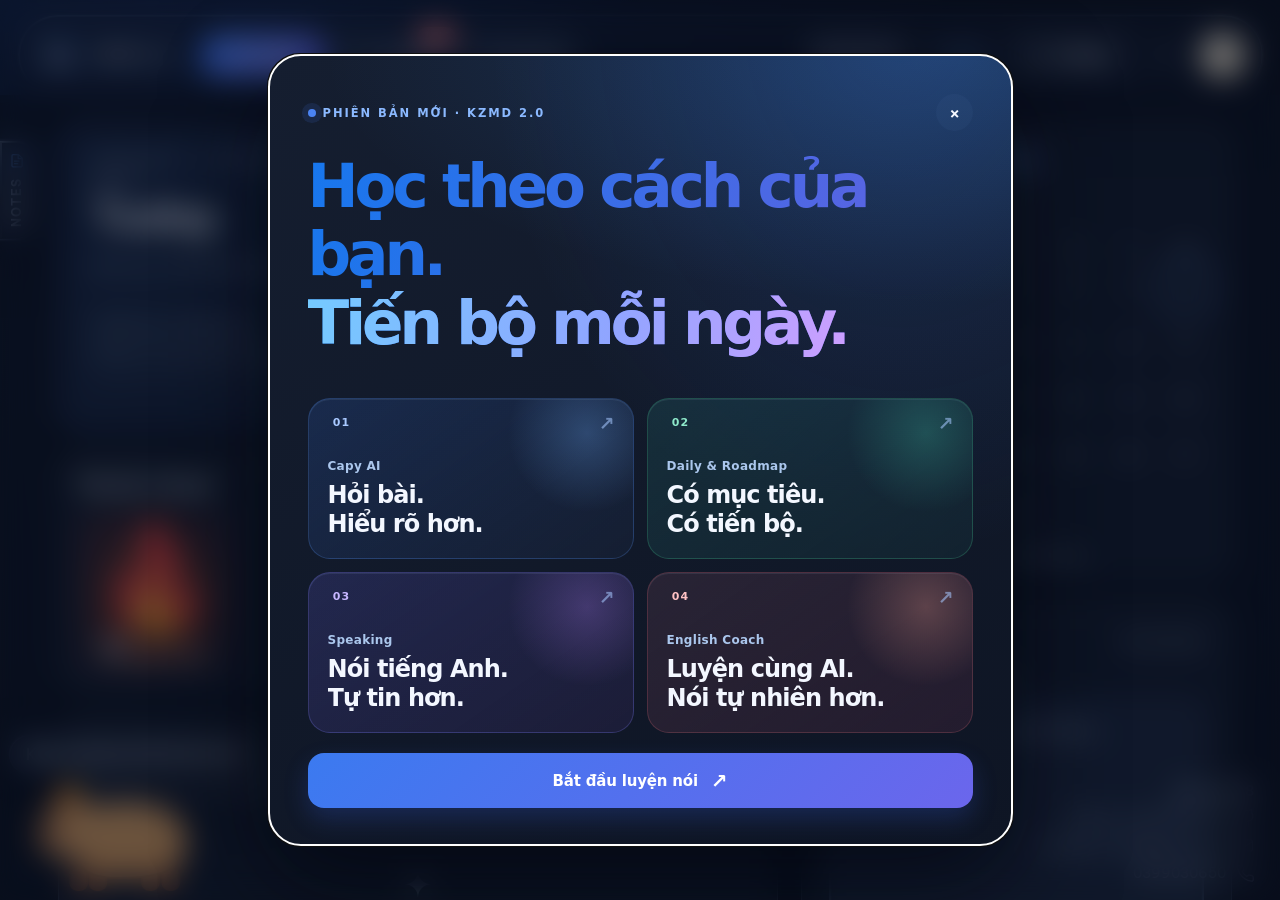
==== commit daa79531: "Add files via upload" ====
--- a/index.html
+++ b/index.html
@@ -3,7 +3,7 @@
 <meta name="viewport" content="width=device-width, initial-scale=1, viewport-fit=cover">
 <title>KZMD 2.0 — English tự nhiên, học mỗi ngày</title>
 <link rel="manifest" href="manifest.webmanifest">
-<meta name="theme-color" content="#06070c">
+<meta name="theme-color" content="#0B101B">
 <meta name="description" content="KZMD 2.0 — Daily, English Coach và Roadmap. AI đồng hành cùng mỗi ngày tiến bộ.">
 <meta name="color-scheme" content="dark light">
 <meta name="mobile-web-app-capable" content="yes">
@@ -13,7 +13,7 @@
 
 <link rel="icon" type="image/svg+xml" href="data:image/svg+xml,%3Csvg%20xmlns%3D%22http%3A%2F%2Fwww.w3.org%2F2000%2Fsvg%22%20viewBox%3D%220%200%20256%20256%22%3E%3Cdefs%3E%0A%20%3ClinearGradient%20id%3D%22bg%22%20x1%3D%220%22%20y1%3D%220%22%20x2%3D%221%22%20y2%3D%221%22%3E%3Cstop%20stop-color%3D%22%23152A4F%22%2F%3E%3Cstop%20offset%3D%221%22%20stop-color%3D%22%23121B37%22%2F%3E%3C%2FlinearGradient%3E%0A%20%3ClinearGradient%20id%3D%22wing%22%20x1%3D%220%22%20y1%3D%221%22%20x2%3D%221%22%20y2%3D%220%22%3E%3Cstop%20stop-color%3D%22%234B79EF%22%2F%3E%3Cstop%20offset%3D%221%22%20stop-color%3D%22%2371CBEE%22%2F%3E%3C%2FlinearGradient%3E%0A%3C%2Fdefs%3E%3Crect%20width%3D%22256%22%20height%3D%22256%22%20rx%3D%2257%22%20fill%3D%22url%28%23bg%29%22%2F%3E%0A%20%20%3Cpath%20d%3D%22M68%2070%20Q68%2064%2074%2064%20H91%20Q97%2064%2097%2070%20V186%20Q97%20192%2091%20192%20H74%20Q68%20192%2068%20186%20Z%22%20fill%3D%22%23F8FBFF%22%2F%3E%0A%20%20%3Cpath%20d%3D%22M110%20127%20L159%2065%20Q162%2062%20168%2062%20H194%20Q200%2062%20196%2068%20L135%20139%20Z%22%20fill%3D%22url%28%23wing%29%22%2F%3E%0A%20%20%3Cpath%20d%3D%22M113%20131%20L136%20113%20L196%20186%20Q201%20192%20193%20192%20H163%20Q159%20192%20156%20188%20Z%22%20fill%3D%22%23F8FBFF%22%2F%3E%0A%20%20%3Cpath%20d%3D%22M161%2065%20H194%20Q200%2065%20196%2071%20L182%2086%20H145%20Z%22%20fill%3D%22white%22%20fill-opacity%3D%22.16%22%2F%3E%0A%3C%2Fsvg%3E">
 
-<script>try{if(!localStorage.getItem('kzmd_dark_default_v1')){localStorage.setItem('kzmd_dark_default_v1','1');localStorage.setItem('kzmd_dark_switch_pending','1');localStorage.setItem('rm_th','dark')}var _t=localStorage.getItem('rm_th')==='light'?'light':'dark';document.documentElement.dataset.theme=_t;var _m=document.querySelector('meta[name=theme-color]');if(_m)_m.content=_t==='dark'?'#06070c':'#edf0f7'}catch(e){document.documentElement.dataset.theme='dark'}</script>
+<script>try{if(!localStorage.getItem('kzmd_dark_default_v1')){localStorage.setItem('kzmd_dark_default_v1','1');localStorage.setItem('kzmd_dark_switch_pending','1');localStorage.setItem('rm_th','dark')}var _t=localStorage.getItem('rm_th')==='light'?'light':'dark';document.documentElement.dataset.theme=_t;var _m=document.querySelector('meta[name=theme-color]');if(_m)_m.content=_t==='dark'?'#0B101B':'#edf0f7'}catch(e){document.documentElement.dataset.theme='dark'}</script>
 <link href="https://fonts.googleapis.com/css2?family=Be+Vietnam+Pro:wght@300;400;500;600&display=swap" rel="stylesheet">
 <style>
 /* ============ Token: sáng ============ */
@@ -2548,8 +2548,270 @@
 @keyframes dFireWarmPool{0%{scale:1;opacity:.8}30%{scale:1.55;opacity:1}66%{scale:1.2;opacity:.78}100%{scale:1;opacity:.8}}
 @media(prefers-reduced-motion:reduce){#daily .d-fire-outer,#daily .d-fire-inside,#daily .d-fire-core,#daily .d-fire-ember{animation:none!important}#daily .d-fire-sparks{display:none!important}}
 </style>
+<style id="kz-dark-midnight-v1">
+/* ===== KZMD 2.0 · Dark Mode: Midnight Sapphire & Quiet Graphite (Light Mode untouched) ===== */
+:root[data-theme="dark"]{
+ --bg:#0B101B;
+ --ink:#EEF2FA;
+ --mut:#94A3BD;
+ --line:rgba(186,206,240,.28);
+ --rule:rgba(165,194,240,.12);
+ --fill:rgba(176,200,240,.08);
+ --red:#F2747D;
+ --ac1:#5B9BFF;
+ --ac2:#8481FF;
+ --ring:rgba(91,155,255,.48);
+ --ring2:rgba(91,155,255,.16);
+ --gbg:linear-gradient(145deg,rgba(22,31,48,.72),rgba(14,20,34,.56));
+ --gbg-s:linear-gradient(145deg,rgba(24,34,52,.86),rgba(16,23,37,.78));
+ --gf:blur(22px) saturate(135%) brightness(1.03);
+ --gsh:inset 0 1px 0 rgba(215,230,255,.14),inset 0 -1px 0 rgba(10,15,28,.45),0 0 0 1px rgba(165,194,240,.10),0 16px 42px rgba(3,6,15,.52),0 2px 8px rgba(3,6,15,.28);
+ --spec:rgba(210,228,255,.28);
+ --spec2:rgba(180,205,245,.07);
+ --rim:rgba(135,180,255,.42);
+ --spot:rgba(120,165,245,.11);
+ --sheen:rgba(210,230,255,.11);
+ --tile:rgba(176,200,240,.14);
+ --b1:rgba(34,72,148,.55);
+ --b2:rgba(68,56,132,.42);
+ --b3:rgba(22,92,112,.36);
+ --b4:rgba(45,62,108,.34);
+ --g1:rgba(91,155,255,.12);
+ --g2:rgba(132,129,255,.07);
+ --gc:rgba(135,185,255,.10);
+ --gblend:normal;
+ --dks:rgba(3,6,15,.58);
+ --ok:#4CD495;--okt:rgba(76,212,149,.14);--okx:#6AE0AB;
+ --nr:#E7BD5B;--nrt:rgba(231,189,91,.15);--nrx:#F0CE78;
+ --bdt:rgba(242,116,125,.16);
+ --ca:.12;--c-blue:91,155,255;--c-green:76,212,149;--c-purple:132,129,255;--c-orange:240,174,90;--c-teal:86,196,212;--c-pink:235,126,156;--c-yellow:231,189,91;
+}
+:root[data-theme="dark"] .stage{
+ background:radial-gradient(1100px 680px at 14% -8%,rgba(34,72,148,.22),transparent 62%),radial-gradient(900px 620px at 88% 108%,rgba(74,64,150,.16),transparent 62%),linear-gradient(180deg,#0A0F1A 0%,#0E1525 56%,#090E18 100%);
+}
+:root[data-theme="dark"] .blob{opacity:.42}
+:root[data-theme="dark"] .tip,:root[data-theme="dark"] .toast{
+ background:rgba(20,28,43,.90);border:1px solid rgba(165,194,240,.16);color:#EEF2FA;
+ box-shadow:inset 0 1px 0 rgba(215,230,255,.12),0 10px 28px rgba(3,6,15,.48);
+}
+:root[data-theme="dark"] :is(.p,.seg .thumb,.etbar .ethumb,.dkpill,.dkc::before,#kspeak .ks-primary,.ccg.u .ccb,.cpg.u,.sw[aria-checked=true],.stchip.on,.fob.has,.wdsp.on,.wthumb,.d-primary-btn,.kz2-release-actions .kz2-start,.wdgroup.cmpg .wdcb:not(.own)){
+ background:linear-gradient(135deg,#3B7AF0,#6B66EC);
+}
+:root[data-theme="dark"] .p:hover,:root[data-theme="dark"] #kspeak .ks-primary:hover,:root[data-theme="dark"] .d-primary-btn:hover,:root[data-theme="dark"] .kz2-release-actions .kz2-start:hover{
+ background:linear-gradient(135deg,#4683F5,#7671F2);filter:brightness(1.06);
+}
+:root[data-theme="dark"] .nf input{
+ color:#EEF2FA;background:#1B2538;box-shadow:inset 0 0 0 1px rgba(165,194,240,.16);
+}
+:root[data-theme="dark"] .sfs{
+ --ink:#EEF2FA;--mut:#94A3BD;--fill:rgba(176,200,240,.10);--rule:rgba(165,194,240,.14);--red:#F2747D;
+ --gbg:linear-gradient(145deg,rgba(20,28,43,.62),rgba(12,18,30,.50));
+ --gbg-s:linear-gradient(145deg,rgba(20,28,43,.78),rgba(13,19,31,.68));
+ --gsh:inset 0 1px 0 rgba(215,230,255,.15),0 16px 42px rgba(3,6,15,.52);
+}
+:root[data-theme="dark"] #daily{
+ --d-ok:#4CD495;--d-warn:#E7BD5B;--d-bad:#F2747D;--d-accent:#74ADFF;
+ --d-muted:#94A3BD;--d-rule:rgba(165,194,240,.14);--d-surface:rgba(20,28,43,.86);
+ --d-soft:#1B2538;--d-field:#202C42;--d-strong:#EBF0FA;
+ --d-note-bg:#1A273D;--d-note-edge:rgba(116,173,255,.24);
+ background:linear-gradient(155deg,rgba(13,20,34,.90),rgba(10,15,26,.92));
+}
+:root[data-theme="dark"] #daily .d-hero{
+ background:linear-gradient(135deg,rgba(28,44,74,.74),rgba(20,28,43,.90));
+}
+:root[data-theme="dark"] #daily .d-card{
+ box-shadow:inset 0 1px 0 rgba(215,230,255,.08),0 12px 34px rgba(3,6,15,.36);
+}
+:root[data-theme="dark"] .d-modalshade{
+ --d-ok:#4CD495;--d-warn:#E7BD5B;--d-bad:#F2747D;--d-accent:#74ADFF;
+ --d-muted:#94A3BD;--d-rule:rgba(165,194,240,.15);--d-strong:#EEF2FA;
+ --d-soft:#1B2538;--d-field:#202C42;
+ background:rgba(5,9,18,.62);
+}
+:root[data-theme="dark"] .d-modal,:root[data-theme="dark"] #mask .dlg{
+ background:#141C2B;color:#EEF2FA;border-color:rgba(165,194,240,.16);
+ box-shadow:inset 0 1px 0 rgba(215,230,255,.10),0 28px 84px rgba(2,5,14,.62);
+}
+:root[data-theme="dark"] .d-modal .d-form input,
+:root[data-theme="dark"] .d-modal .d-form select,
+:root[data-theme="dark"] .d-modal .d-form textarea,
+:root[data-theme="dark"] #mask .dlg :is(input,textarea){
+ background:#1B2538;border-color:rgba(165,194,240,.18);color:#EEF2FA;
+}
+:root[data-theme="dark"] .d-modal .d-secondary-btn{background:#1F2B40;border-color:rgba(165,194,240,.18);color:#DCE6F8}
+:root[data-theme="dark"] .d-modal .d-weekpick button{border-color:rgba(165,194,240,.18);color:#DCE6F8}
+:root[data-theme="dark"] .d-modal .d-weekpick button.on{background:rgba(59,122,240,.22);border-color:rgba(91,155,255,.55);color:#BDD7FF}
+:root[data-theme="dark"] .kz-voice-control select,:root[data-theme="dark"] #kspeak select{
+ background:#1B2538!important;color:#EEF2FA!important;border-color:rgba(165,194,240,.20)!important;
+}
+:root[data-theme="dark"] .kz-voice-control select option,:root[data-theme="dark"] #kspeak select option{background:#1B2538!important;color:#EEF2FA!important}
+:root[data-theme="dark"] .kz-voice-popup{background:#141C2B;border-color:rgba(165,194,240,.18)}
+:root[data-theme="dark"] .kz2-news-card{
+ background:radial-gradient(ellipse at 85% -5%,rgba(59,122,240,.20),transparent 46%),linear-gradient(155deg,#151E30 0%,#0E1524 100%);
+ border-color:rgba(165,194,240,.16);
+ box-shadow:0 34px 100px rgba(2,5,14,.68),inset 0 1px rgba(215,230,255,.08);
+}
+:root[data-theme="dark"] .kz2-update{background:linear-gradient(145deg,rgba(59,122,240,.17),rgba(23,33,54,.68));border-color:rgba(91,155,255,.22)}
+:root[data-theme="dark"] .kz2-update:nth-child(2){background:linear-gradient(145deg,rgba(45,148,140,.17),rgba(20,40,52,.66));border-color:rgba(76,212,149,.22)}
+:root[data-theme="dark"] .kz2-update:nth-child(3){background:linear-gradient(145deg,rgba(107,102,236,.19),rgba(34,32,64,.66));border-color:rgba(132,129,255,.24)}
+:root[data-theme="dark"] .kz2-update:nth-child(4){background:linear-gradient(145deg,rgba(176,102,124,.15),rgba(48,32,52,.64));border-color:rgba(242,116,125,.20)}
+
+/* ===== KZMD 2.0 · Standalone Left-Edge NOTES Tool ===== */
+@media(min-width:1001px){#lb{left:46px}}
+@media(min-width:1000px){#daily{padding-left:clamp(42px,3.6vw,54px)}}
+.kz-notes-tab{
+ position:absolute;left:0;top:112px;z-index:65;
+ display:inline-flex;flex-direction:column;align-items:center;justify-content:center;gap:6px;
+ width:28px;min-height:80px;padding:9px 3px;
+ border-radius:0 14px 14px 0;border:1px solid var(--rule);border-left:0;
+ background:var(--gbg-s);-webkit-backdrop-filter:var(--gf);backdrop-filter:var(--gf);
+ box-shadow:var(--gsh);color:var(--ink);
+ transition:transform .32s cubic-bezier(.22,1,.36,1),width .28s cubic-bezier(.22,1,.36,1),border-color .25s ease,opacity .25s ease,background .25s ease;
+}
+.kz-notes-tab::before{border-radius:0 14px 14px 0}
+.kz-notes-tab .i{width:14px;height:14px;color:var(--ac1);flex:none}
+.kz-notes-tab-lbl{
+ writing-mode:vertical-rl;text-orientation:mixed;transform:rotate(180deg);
+ font-size:9.5px;font-weight:700;letter-spacing:.14em;text-transform:uppercase;color:var(--mut);line-height:1;
+}
+@media(hover:hover){
+ .kz-notes-tab:hover{width:36px;transform:translateX(1px);border-color:var(--ring)}
+ .kz-notes-tab:hover .kz-notes-tab-lbl{color:var(--ink)}
+}
+.kz-notes-tab[aria-expanded="true"]{opacity:0;pointer-events:none;transform:translateX(-100%)}
+@media(max-width:639px){
+ .kz-notes-tab{top:96px;width:26px;min-height:60px;padding:7px 2px;gap:4px;border-radius:0 12px 12px 0}
+ .kz-notes-tab::before{border-radius:0 12px 12px 0}
+ .kz-notes-tab .i{width:13px;height:13px}
+ .kz-notes-tab-lbl{font-size:8.5px;letter-spacing:.10em}
+}
+.kz-notes-scrim{
+ position:absolute;inset:0;z-index:84;
+ background:rgba(18,25,42,.22);-webkit-backdrop-filter:blur(5px);backdrop-filter:blur(5px);
+ opacity:0;visibility:hidden;pointer-events:none;
+ transition:opacity .28s cubic-bezier(.22,1,.36,1),visibility 0s .28s;
+}
+:root[data-theme="dark"] .kz-notes-scrim{background:rgba(5,9,18,.48)}
+.kz-notes-scrim.open{opacity:1;visibility:visible;pointer-events:auto;transition:opacity .28s cubic-bezier(.22,1,.36,1),visibility 0s}
+.kz-notes-drawer{
+ position:absolute;top:12px;bottom:12px;left:12px;width:min(640px,calc(100% - 24px));z-index:85;
+ display:flex;flex-direction:column;min-height:0;overflow:hidden;border-radius:26px;
+ background:var(--gbg-s);-webkit-backdrop-filter:var(--gf);backdrop-filter:var(--gf);
+ box-shadow:var(--gsh),0 24px 70px rgba(8,14,28,.24);border:1px solid var(--rule);
+ opacity:0;visibility:hidden;pointer-events:none;
+ transform:translate3d(-28px,0,0) scale(.985);
+ transition:transform .36s cubic-bezier(.22,1,.36,1),opacity .26s ease,visibility 0s .36s;
+ will-change:transform,opacity;
+}
+:root[data-theme="dark"] .kz-notes-drawer{
+ background:linear-gradient(155deg,rgba(21,30,48,.96),rgba(14,20,34,.95));
+ border-color:rgba(165,194,240,.18);
+ box-shadow:inset 0 1px 0 rgba(215,230,255,.12),0 28px 80px rgba(2,5,14,.62);
+}
+.kz-notes-drawer.open{
+ opacity:1;visibility:visible;pointer-events:auto;transform:translate3d(0,0,0) scale(1);
+ transition:transform .36s cubic-bezier(.22,1,.36,1),opacity .26s ease,visibility 0s;
+}
+.kz-notes-head{
+ display:flex;align-items:center;justify-content:space-between;gap:10px;
+ padding:14px 16px;border-bottom:1px solid var(--rule);flex:none;
+}
+.kz-notes-brand{display:flex;align-items:center;gap:9px;min-width:0}
+.kz-notes-brand .i{width:17px;height:17px;color:var(--ac1);flex:none}
+.kz-notes-brand h2{margin:0;font-size:15.5px;font-weight:650;letter-spacing:-.02em}
+.kz-notes-head-r{display:flex;align-items:center;gap:8px}
+.kz-notes-state{
+ font-size:11.5px;color:var(--mut);padding:4px 9px;border-radius:999px;background:var(--fill);
+ white-space:nowrap;
+}
+.kz-notes-close{width:32px;height:32px;padding:0;justify-content:center;color:var(--mut);border-radius:50%}
+.kz-notes-close:hover{background:var(--fill);color:var(--ink)}
+.kz-notes-body{flex:1;min-height:0;display:grid;grid-template-columns:220px minmax(0,1fr)}
+.kz-notes-side{
+ display:flex;flex-direction:column;min-height:0;border-right:1px solid var(--rule);
+ background:rgba(128,150,190,.04);
+}
+:root[data-theme="dark"] .kz-notes-side{background:rgba(11,16,27,.38)}
+.kz-notes-side-top{padding:12px;border-bottom:1px solid var(--rule);flex:none}
+.kz-notes-new{
+ width:100%;justify-content:center;gap:6px;padding:9px 12px;border-radius:14px;
+ font-size:13px;font-weight:600;
+}
+.kz-notes-list{
+ flex:1;min-height:0;overflow-y:auto;padding:8px;display:flex;flex-direction:column;gap:4px;scrollbar-width:thin;
+}
+.kz-note-item{
+ width:100%;text-align:left;justify-content:flex-start;flex-direction:column;align-items:flex-start;gap:3px;
+ padding:10px 11px;border-radius:13px;border:1px solid transparent;background:transparent;
+ color:var(--ink);transition:background .2s ease,border-color .2s ease,transform .2s ease;
+}
+.kz-note-item:hover{background:var(--fill)}
+.kz-note-item.act{background:var(--ring2);border-color:rgba(91,155,255,.32)}
+.kz-note-item-t{
+ width:100%;font-size:13px;font-weight:600;line-height:1.35;color:var(--ink);
+ white-space:nowrap;overflow:hidden;text-overflow:ellipsis;
+}
+.kz-note-item.blank .kz-note-item-t{color:var(--mut);font-weight:500}
+.kz-note-item-p{
+ width:100%;font-size:11.5px;color:var(--mut);line-height:1.35;
+ white-space:nowrap;overflow:hidden;text-overflow:ellipsis;
+}
+.kz-notes-list-empty{
+ padding:24px 12px;text-align:center;font-size:12.5px;color:var(--mut);line-height:1.55;
+}
+.kz-notes-editor{display:flex;flex-direction:column;min-width:0;min-height:0;padding:14px 16px 16px;gap:10px}
+.kz-notes-ed-bar{display:flex;align-items:center;justify-content:space-between;gap:8px;min-height:32px;flex:none}
+.kz-notes-back{display:none;padding:6px 10px;border-radius:11px;background:var(--fill);font-size:12.5px}
+.kz-notes-del-wrap{margin-left:auto;display:inline-flex;align-items:center;gap:6px}
+.kz-notes-del{
+ padding:6px 10px;border-radius:10px;font-size:12px;color:var(--mut);gap:5px;
+}
+.kz-notes-del:hover{background:rgba(242,116,125,.12);color:var(--red)}
+.kz-notes-del .i{width:14px;height:14px}
+.kz-notes-del-confirm{display:none;align-items:center;gap:6px}
+.kz-notes-del-wrap.arm .kz-notes-del{display:none}
+.kz-notes-del-wrap.arm .kz-notes-del-confirm{display:inline-flex}
+.kz-notes-del-yes{padding:6px 11px;border-radius:10px;font-size:12px;font-weight:600;background:var(--red);color:#fff}
+.kz-notes-del-yes:hover{background:var(--red);filter:brightness(1.08)}
+.kz-notes-del-no{padding:6px 10px;border-radius:10px;font-size:12px;background:var(--fill);color:var(--ink)}
+.kz-notes-fields{flex:1;min-height:0;display:flex;flex-direction:column;gap:10px}
+#kz-note-title{
+ flex:none;width:100%;border-radius:14px;padding:11px 14px;font-size:16px;font-weight:600;line-height:1.35;
+ background:var(--fill);color:var(--ink);box-shadow:inset 0 0 0 1px var(--rule);
+}
+#kz-note-body{
+ flex:1;min-height:0;width:100%;border-radius:16px;padding:13px 14px;font-size:14px;line-height:1.65;
+ background:var(--fill);color:var(--ink);box-shadow:inset 0 0 0 1px var(--rule);resize:none;
+}
+:root[data-theme="dark"] #kz-note-title,:root[data-theme="dark"] #kz-note-body{
+ background:#1A2438;box-shadow:inset 0 0 0 1px rgba(165,194,240,.14);
+}
+:root[data-theme="dark"] #kz-note-title::placeholder,:root[data-theme="dark"] #kz-note-body::placeholder{color:#7E8FAD;opacity:1}
+#kz-note-title:focus,#kz-note-body:focus{box-shadow:inset 0 0 0 1px var(--ac1),0 0 0 3px var(--ring2)}
+.kz-notes-empty{
+ flex:1;display:flex;flex-direction:column;align-items:center;justify-content:center;gap:12px;
+ text-align:center;padding:24px;color:var(--mut);
+}
+.kz-notes-empty .i{width:28px;height:28px;color:var(--ac1);opacity:.85}
+.kz-notes-empty p{margin:0;font-size:13.5px;line-height:1.55;max-width:260px}
+.kz-notes-drawer[data-empty="1"] .kz-notes-fields,.kz-notes-drawer[data-empty="1"] .kz-notes-del-wrap{display:none}
+.kz-notes-drawer[data-empty="0"] .kz-notes-empty{display:none}
+@media(max-width:639px){
+ .kz-notes-drawer{top:8px;bottom:8px;left:8px;right:8px;width:auto;max-width:calc(100% - 16px);border-radius:22px}
+ .kz-notes-body{grid-template-columns:minmax(0,1fr)}
+ .kz-notes-drawer[data-view="list"] .kz-notes-editor{display:none}
+ .kz-notes-drawer[data-view="editor"] .kz-notes-side{display:none}
+ .kz-notes-side{border-right:0}
+ .kz-notes-back{display:inline-flex}
+ #kz-note-title,#kz-note-body{font-size:16px}
+}
+@media(prefers-reduced-motion:reduce){
+ .kz-notes-tab,.kz-notes-scrim,.kz-notes-drawer,.kz-note-item{transition:none!important}
+}
+</style>
 </head><body>
 <svg style="display:none"><defs>
+<symbol id="i-note" viewBox="0 0 24 24"><path d="M7 3.5h7.5L19.5 8.5V19a1.5 1.5 0 0 1-1.5 1.5H7A1.5 1.5 0 0 1 5.5 19V5A1.5 1.5 0 0 1 7 3.5Z"/><path d="M14 3.5V9h5.5M9 12.5h6M9 16h4.5"/></symbol>
 <symbol id="i-edit" viewBox="0 0 24 24"><path d="M4 20h4L19 9l-4-4L4 16z"/><path d="M13.5 6.5l4 4"/></symbol>
 <symbol id="i-trash" viewBox="0 0 24 24"><path d="M4 7h16M9 7V4h6v3M6 7l1 13h10l1-13M10 11v6M14 11v6"/></symbol>
 <symbol id="i-plus" viewBox="0 0 24 24"><path d="M12 5v14M5 12h14"/></symbol>
@@ -3110,6 +3372,34 @@
    <div class="sig"><b>@kzmd128</b><a href="https://github.com/KZMD-128" target="_blank" rel="noopener">github.com/KZMD-128<svg class="i"><use href="#i-github"/></svg></a><a href="mailto:hongphucmod@gmail.com">hongphucmod@gmail.com<svg class="i"><use href="#i-mail"/></svg></a><a href="tel:0399030650">0399030650<svg class="i"><use href="#i-phone"/></svg></a></div>
   </div>
  </div>
+ <button type="button" class="kz-notes-tab glass" id="kz-notes-tab" aria-label="Mở Ghi chú (Notes)" aria-controls="kz-notes-drawer" aria-expanded="false" title="Ghi chú nhanh (Notes)"><svg class="i" aria-hidden="true"><use href="#i-note"/></svg><span class="kz-notes-tab-lbl">Notes</span></button>
+ <div class="kz-notes-scrim" id="kz-notes-scrim" aria-hidden="true"></div>
+ <aside class="kz-notes-drawer glass" id="kz-notes-drawer" role="dialog" aria-modal="true" aria-labelledby="kz-notes-heading" aria-hidden="true" data-view="list" data-empty="1">
+  <header class="kz-notes-head">
+   <div class="kz-notes-brand"><svg class="i" aria-hidden="true"><use href="#i-note"/></svg><h2 id="kz-notes-heading">Ghi chú</h2></div>
+   <div class="kz-notes-head-r"><span class="kz-notes-state" id="kz-notes-state" aria-live="polite">Đã lưu</span><button type="button" class="kz-notes-close" id="kz-notes-close" aria-label="Đóng ghi chú"><svg class="i" aria-hidden="true"><use href="#i-x"/></svg></button></div>
+  </header>
+  <div class="kz-notes-body">
+   <div class="kz-notes-side">
+    <div class="kz-notes-side-top"><button type="button" class="p kz-notes-new" id="kz-notes-new"><svg class="i" aria-hidden="true"><use href="#i-plus"/></svg><span>Ghi chú mới</span></button></div>
+    <div class="kz-notes-list" id="kz-notes-list" role="listbox" aria-label="Danh sách ghi chú"></div>
+   </div>
+   <div class="kz-notes-editor">
+    <div class="kz-notes-ed-bar">
+     <button type="button" class="kz-notes-back" id="kz-notes-back"><svg class="i" aria-hidden="true"><use href="#i-prev"/></svg><span>Danh sách</span></button>
+     <div class="kz-notes-del-wrap" id="kz-notes-del-wrap">
+      <button type="button" class="kz-notes-del" id="kz-notes-del" aria-label="Xóa ghi chú này"><svg class="i" aria-hidden="true"><use href="#i-trash"/></svg><span>Xóa</span></button>
+      <div class="kz-notes-del-confirm"><button type="button" class="kz-notes-del-yes" id="kz-notes-del-yes">Xác nhận xóa</button><button type="button" class="kz-notes-del-no" id="kz-notes-del-no">Hủy</button></div>
+     </div>
+    </div>
+    <div class="kz-notes-fields">
+     <input id="kz-note-title" type="text" maxlength="160" placeholder="Tiêu đề ghi chú…" aria-label="Tiêu đề ghi chú" autocomplete="off">
+     <textarea id="kz-note-body" placeholder="Viết nội dung ghi chú của bạn tại đây…" aria-label="Nội dung ghi chú"></textarea>
+    </div>
+    <div class="kz-notes-empty"><svg class="i" aria-hidden="true"><use href="#i-note"/></svg><p>Chưa có ghi chú nào. Tạo một ghi chú nhanh bất cứ lúc nào.</p><button type="button" class="p" id="kz-notes-empty-new"><svg class="i" aria-hidden="true"><use href="#i-plus"/></svg><span>Tạo ghi chú mới</span></button></div>
+   </div>
+  </div>
+ </aside>
  <div class="mask hide" id="mask"></div><div id="toasts"></div>
 </div>
 <div class="sfs" id="sfs" aria-hidden="true" role="dialog" aria-label="Chế độ học">
@@ -3373,7 +3663,7 @@
   const u=b.querySelector('use');if(u)u.setAttribute('href',dark?'#i-kz-sun':'#i-kz-moon');
  });
 };
-const setTheme=t=>{R.dataset.theme=t;try{localStorage.setItem('rm_th',t)}catch(e){}CF().th=t;save();try{document.querySelector('meta[name=theme-color]').content=t==='dark'?'#06070c':'#edf0f7'}catch(e){}syncThemeSwitch()};
+const setTheme=t=>{R.dataset.theme=t;try{localStorage.setItem('rm_th',t)}catch(e){}CF().th=t;save();try{document.querySelector('meta[name=theme-color]').content=t==='dark'?'#0B101B':'#edf0f7'}catch(e){}syncThemeSwitch()};
 syncThemeSwitch();
 $('#th').onclick=()=>{const t=R.dataset.theme=='dark'?'light':'dark';
  try{document.startViewTransition&&!RM?document.startViewTransition(()=>setTheme(t)):setTheme(t)}catch(e){setTheme(t)}};
@@ -3388,7 +3678,7 @@
 $('#rmIdeasQuick').onclick=()=>setP('I');$('#rmHwQuick').onclick=()=>setP('H');
 /* nút X + phím Esc */
 document.querySelectorAll('.px').forEach(b=>b.onclick=()=>setP(b.dataset.c,false));
-addEventListener('keydown',e=>{if(e.key=='Escape'&&$('#mask').classList.contains('hide')){setP('H',false);setP('I',false)}});
+addEventListener('keydown',e=>{if(e.key=='Escape'&&$('#mask').classList.contains('hide')&&!(window.KZNotes&&window.KZNotes.isOpen())){setP('H',false);setP('I',false)}});
 /* tự đóng khi chuột rời panel (chỉ với chuột; nếu đang gõ dở thì giữ lại, đợi bỏ focus rồi mới đóng) */
 const pcl={};
 const typing=p=>{const a=document.activeElement;return p.contains(a)&&(a.tagName=='TEXTAREA'||(a.tagName=='INPUT'&&a.type!='checkbox'))};
@@ -3811,7 +4101,7 @@
  if(e.target.closest('[data-star]'))return;const d=e.target.closest('[data-wd]')?.dataset.wd;
  if(d){D.words=D.words.filter(x=>x.id!=d);save();enRender();fSwap(fi);fTimer();return}
  const r=e.target.closest('[data-j]');if(r){$('#en').scrollTo({top:0,behavior:RM?'auto':'smooth'});fGo(0,+r.dataset.j)}};
-addEventListener('keydown',e=>{if(VW!='en'||ET!='v'||/INPUT|TEXTAREA/.test(e.target.tagName))return;
+addEventListener('keydown',e=>{if(VW!='en'||ET!='v'||/INPUT|TEXTAREA/.test(e.target.tagName)||(window.KZNotes&&window.KZNotes.isOpen()))return;
  if(e.key=='ArrowRight')fGo(1);else if(e.key=='ArrowLeft')fGo(-1)});
 /* ===== Sắp xếp từ vựng (A → Z / thứ tự nhập) ===== */
 function wtbSync(){const m=CF().wsort=='az'?'az':'in',n=WALL().length,w=$('#wseg');if(!w)return;
@@ -4071,7 +4361,7 @@
   if(on&&e.scrollWidth>e.clientWidth+2){const l=(on.getBoundingClientRect().left-e.getBoundingClientRect().left)/kzZoom()+e.scrollLeft-(e.clientWidth-on.offsetWidth)/2;e.scrollTo({left:Math.max(0,l),behavior:RM||!e._dkSc?'auto':'smooth'});e._dkSc=1}});
  if(dkAdd||dkRen){const i=[...document.querySelectorAll('.dkin')].find(x=>x.offsetParent);if(i){i.focus({preventScroll:true});if(dkRen)i.select()}}
  promptSync()}
-function wFocus(){const go=()=>{if(VW!='en')return;
+function wFocus(){const go=()=>{if(VW!='en'||(window.KZNotes&&window.KZNotes.isOpen()))return;
   if(ET=='h'){if(lqCur&&lqSt=='ask'&&lqA.offsetParent&&!lqA.readOnly)lqA.focus({preventScroll:true});return} /* tab Học: trỏ vào ô gõ nghĩa */
   if(ET=='v'){const t=$('#w_in');if(t&&t.offsetParent)t.focus({preventScroll:true})}}; /* tab Từ vựng: trỏ vào ô nhập từ */
  setTimeout(go,140);setTimeout(go,700)} /* lần 2 phòng khi hiệu ứng chuyển bộ còn đang chạy */
@@ -4111,7 +4401,7 @@
 try{matchMedia('(display-mode: fullscreen)').addEventListener('change',e=>{if(VW!='en')return;const f=app.classList.contains('fx');if(e.matches&&!f)fxSet(true,true);else if(!e.matches&&f)fxSet(false,true)})}catch(e){}
 addEventListener('resize',()=>{if(app.classList.contains('fx'))fxBH()});
 $('#efx').onclick=()=>fxSet(!app.classList.contains('fx'));
-addEventListener('keydown',e=>{if(VW!='en'||e.ctrlKey||e.metaKey||e.altKey)return;
+addEventListener('keydown',e=>{if(VW!='en'||e.ctrlKey||e.metaKey||e.altKey||(window.KZNotes&&window.KZNotes.isOpen()))return;
  if(e.key=='Escape'&&app.classList.contains('fx'))fxSet(false);
  else if((e.key=='f'||e.key=='F')&&!/INPUT|TEXTAREA|BUTTON|SELECT/.test(e.target.tagName)&&!e.target.isContentEditable)fxSet(!app.classList.contains('fx'))});
 addEventListener('resize',()=>{etThumb();if(app.classList.contains('fx'))app.style.setProperty('--bh',(document.querySelector('.bar').offsetHeight+12)+'px')});
@@ -4319,7 +4609,7 @@
 
 /* --- Phím tắt --- */
 let lqCtl=false,lqTabT=0; /* Tab (Bỏ qua) cách nhau tối thiểu 0,8 giây, giữ phím không bị chạy liên tục */
-const lqKeyOK=e=>{if(VW!='en'||ET!='h'||e.altKey||e.metaKey||e.isComposing||e.keyCode==229)return false;
+const lqKeyOK=e=>{if(VW!='en'||ET!='h'||e.altKey||e.metaKey||e.isComposing||e.keyCode==229||(window.KZNotes&&window.KZNotes.isOpen()))return false;
  const m=$('#mask');if(m&&!m.classList.contains('hide'))return false;
  const t=e.target,tg=t&&t.tagName;if((tg=='INPUT'||tg=='TEXTAREA'||tg=='SELECT')&&t!==lqA)return false;
  if(t&&t.isContentEditable)return false;return true};
@@ -6137,4 +6427,338 @@
 window.KZSound={warm,progress,grade,setEnabled,getSettings:()=>({enabled,volume}),getStats:()=>({...stats,contextState:ctx?.state||'not-created',sampleLoaded:!!hitSample})};
 })();
 </script>
+<script id="kz-notes-script">
+(()=>{
+ 'use strict';
+ const KEY='kzmd_notes_v1';
+ const tab=document.getElementById('kz-notes-tab');
+ const scrim=document.getElementById('kz-notes-scrim');
+ const drawer=document.getElementById('kz-notes-drawer');
+ const closeBtn=document.getElementById('kz-notes-close');
+ const newBtn=document.getElementById('kz-notes-new');
+ const emptyNewBtn=document.getElementById('kz-notes-empty-new');
+ const listEl=document.getElementById('kz-notes-list');
+ const stateEl=document.getElementById('kz-notes-state');
+ const backBtn=document.getElementById('kz-notes-back');
+ const delWrap=document.getElementById('kz-notes-del-wrap');
+ const delBtn=document.getElementById('kz-notes-del');
+ const delYesBtn=document.getElementById('kz-notes-del-yes');
+ const delNoBtn=document.getElementById('kz-notes-del-no');
+ const titleEl=document.getElementById('kz-note-title');
+ const bodyEl=document.getElementById('kz-note-body');
+ if(!tab||!scrim||!drawer||!listEl||!titleEl||!bodyEl)return;
+
+ let notes=[];
+ let activeId=null;
+ let isDrawerOpen=false;
+ let dirty=false;
+ let saveTimer=0;
+ let armTimer=0;
+ let lastTrigger=null;
+
+ const uid=()=>'n_'+Date.now().toString(36)+'_'+Math.random().toString(36).slice(2,6);
+ const isBlank=(n)=>!String(n?.title||'').trim()&&!String(n?.content||'').trim();
+ const sortNewest=(arr)=>arr.slice().sort((a,b)=>(b.updatedAt-a.updatedAt)||(b.createdAt-a.createdAt));
+
+ function loadStore(){
+  try{
+   const raw=localStorage.getItem(KEY);
+   if(!raw)return {notes:[],activeId:null};
+   const parsed=JSON.parse(raw);
+   const list=Array.isArray(parsed)?parsed:(Array.isArray(parsed?.notes)?parsed.notes:[]);
+   const seen=new Set();
+   const clean=[];
+   for(const item of list){
+    if(!item||typeof item!=='object'||typeof item.id!=='string'||!item.id||seen.has(item.id))continue;
+    seen.add(item.id);
+    const createdAt=Number.isFinite(item.createdAt)?item.createdAt:Date.now();
+    const updatedAt=Number.isFinite(item.updatedAt)?item.updatedAt:createdAt;
+    clean.push({
+     id:item.id,
+     title:typeof item.title==='string'?item.title.slice(0,160):'',
+     content:typeof item.content==='string'?item.content:'',
+     createdAt,
+     updatedAt
+    });
+   }
+   const sorted=sortNewest(clean);
+   const savedActive=typeof parsed?.activeId==='string'&&sorted.some(n=>n.id===parsed.activeId)?parsed.activeId:(sorted[0]?.id||null);
+   return {notes:sorted,activeId:savedActive};
+  }catch(e){
+   return {notes:[],activeId:null};
+  }
+ }
+
+ function persistStore(){
+  try{
+   localStorage.setItem(KEY,JSON.stringify({version:1,activeId,notes}));
+   return true;
+  }catch(e){
+   setStatus('Lỗi lưu');
+   return false;
+  }
+ }
+
+ function setStatus(text){
+  if(stateEl)stateEl.textContent=text;
+ }
+
+ function disarmDelete(){
+  clearTimeout(armTimer);
+  delWrap.classList.remove('arm');
+ }
+
+ function armDelete(){
+  clearTimeout(armTimer);
+  delWrap.classList.add('arm');
+  armTimer=setTimeout(disarmDelete,5000);
+ }
+
+ function displayTitle(n){
+  const t=String(n?.title||'').trim();
+  return t||'Ghi chú chưa đặt tên';
+ }
+
+ function previewSnippet(n){
+  const c=String(n?.content||'').replace(/\s+/g,' ').trim();
+  if(!c)return 'Chưa có nội dung';
+  return c.length>56?c.slice(0,55)+'…':c;
+ }
+
+ function pruneBlankExcept(keepId){
+  const before=notes.length;
+  notes=notes.filter(n=>n.id===keepId||!isBlank(n));
+  if(activeId&&!notes.some(n=>n.id===activeId))activeId=notes[0]?.id||null;
+  return notes.length!==before;
+ }
+
+ function renderList(){
+  listEl.replaceChildren();
+  if(!notes.length){
+   const empty=document.createElement('div');
+   empty.className='kz-notes-list-empty';
+   empty.textContent='Chưa có ghi chú nào. Bấm “Ghi chú mới” để bắt đầu.';
+   listEl.appendChild(empty);
+   return;
+  }
+  const frag=document.createDocumentFragment();
+  for(const n of notes){
+   const btn=document.createElement('button');
+   btn.type='button';
+   btn.className='kz-note-item'+(n.id===activeId?' act':'')+(String(n.title||'').trim()?'':' blank');
+   btn.dataset.nid=n.id;
+   btn.setAttribute('role','option');
+   btn.setAttribute('aria-selected',n.id===activeId?'true':'false');
+   const t=document.createElement('span');
+   t.className='kz-note-item-t';
+   t.textContent=displayTitle(n);
+   const p=document.createElement('span');
+   p.className='kz-note-item-p';
+   p.textContent=previewSnippet(n);
+   btn.append(t,p);
+   frag.appendChild(btn);
+  }
+  listEl.appendChild(frag);
+ }
+
+ function syncEditorFields(){
+  const cur=notes.find(n=>n.id===activeId)||null;
+  drawer.dataset.empty=cur?'0':'1';
+  if(!cur){
+   titleEl.value='';
+   bodyEl.value='';
+   return;
+  }
+  if(titleEl.value!==cur.title)titleEl.value=cur.title;
+  if(bodyEl.value!==cur.content)bodyEl.value=cur.content;
+ }
+
+ function commitCurrentDraft(){
+  clearTimeout(saveTimer);
+  saveTimer=0;
+  if(!activeId){dirty=false;return false;}
+  const cur=notes.find(n=>n.id===activeId);
+  if(!cur){dirty=false;return false;}
+  const nextTitle=titleEl.value.slice(0,160);
+  const nextContent=bodyEl.value;
+  if(cur.title!==nextTitle||cur.content!==nextContent){
+   cur.title=nextTitle;
+   cur.content=nextContent;
+   cur.updatedAt=Date.now();
+   notes=sortNewest(notes);
+   persistStore();
+   dirty=false;
+   setStatus('Đã lưu');
+   return true;
+  }
+  dirty=false;
+  setStatus('Đã lưu');
+  return false;
+ }
+
+ function scheduleSave(){
+  dirty=true;
+  setStatus('Đang lưu…');
+  clearTimeout(saveTimer);
+  saveTimer=setTimeout(()=>{
+   const changed=commitCurrentDraft();
+   if(changed)renderList();
+  },280);
+ }
+
+ function selectNote(id,{focusTitle=false,focusBody=false,mobileView='editor'}={}){
+  if(activeId&&activeId!==id){
+   commitCurrentDraft();
+   pruneBlankExcept(id);
+  }
+  disarmDelete();
+  activeId=id;
+  drawer.dataset.view=mobileView;
+  syncEditorFields();
+  renderList();
+  persistStore();
+  if(focusTitle)requestAnimationFrame(()=>titleEl.focus({preventScroll:true}));
+  else if(focusBody)requestAnimationFrame(()=>bodyEl.focus({preventScroll:true}));
+ }
+
+ function createNewNote(){
+  commitCurrentDraft();
+  disarmDelete();
+  const existingBlank=notes.find(n=>isBlank(n));
+  if(existingBlank){
+   existingBlank.updatedAt=Date.now();
+   notes=sortNewest(notes);
+   selectNote(existingBlank.id,{focusTitle:true,mobileView:'editor'});
+   setStatus('Ghi chú mới');
+   return;
+  }
+  const now=Date.now();
+  const fresh={id:uid(),title:'',content:'',createdAt:now,updatedAt:now};
+  notes=sortNewest([fresh,...notes]);
+  activeId=fresh.id;
+  drawer.dataset.view='editor';
+  syncEditorFields();
+  renderList();
+  persistStore();
+  setStatus('Ghi chú mới');
+  requestAnimationFrame(()=>titleEl.focus({preventScroll:true}));
+ }
+
+ function deleteActiveNote(){
+  if(!activeId)return;
+  clearTimeout(saveTimer);
+  saveTimer=0;
+  dirty=false;
+  disarmDelete();
+  const idx=notes.findIndex(n=>n.id===activeId);
+  if(idx<0)return;
+  notes.splice(idx,1);
+  const next=notes[idx]||notes[idx-1]||null;
+  activeId=next?next.id:null;
+  drawer.dataset.view=activeId&&matchMedia('(max-width:639px)').matches?'list':drawer.dataset.view;
+  syncEditorFields();
+  renderList();
+  persistStore();
+  setStatus('Đã xóa');
+ }
+
+ function openDrawer(){
+  if(isDrawerOpen)return;
+  lastTrigger=document.activeElement instanceof HTMLElement?document.activeElement:tab;
+  const loaded=loadStore();
+  notes=loaded.notes;
+  activeId=loaded.activeId;
+  if(!notes.length){
+   drawer.dataset.view='list';
+  }else{
+   drawer.dataset.view=matchMedia('(max-width:639px)').matches?'list':'editor';
+  }
+  disarmDelete();
+  syncEditorFields();
+  renderList();
+  setStatus('Đã lưu');
+  isDrawerOpen=true;
+  tab.setAttribute('aria-expanded','true');
+  scrim.classList.add('open');
+  scrim.setAttribute('aria-hidden','false');
+  drawer.classList.add('open');
+  drawer.setAttribute('aria-hidden','false');
+  requestAnimationFrame(()=>{
+   if(!matchMedia('(max-width:639px)').matches&&notes.length)bodyEl.focus({preventScroll:true});
+   else closeBtn.focus({preventScroll:true});
+  });
+ }
+
+ function closeDrawer(){
+  if(!isDrawerOpen)return;
+  commitCurrentDraft();
+  const pruned=pruneBlankExcept(null);
+  if(pruned)persistStore();
+  disarmDelete();
+  isDrawerOpen=false;
+  tab.setAttribute('aria-expanded','false');
+  scrim.classList.remove('open');
+  scrim.setAttribute('aria-hidden','true');
+  drawer.classList.remove('open');
+  drawer.setAttribute('aria-hidden','true');
+  if(lastTrigger&&document.contains(lastTrigger)&&typeof lastTrigger.focus==='function'){
+   requestAnimationFrame(()=>lastTrigger.focus({preventScroll:true}));
+  }
+ }
+
+ tab.addEventListener('click',()=>isDrawerOpen?closeDrawer():openDrawer());
+ closeBtn.addEventListener('click',closeDrawer);
+ scrim.addEventListener('click',closeDrawer);
+ newBtn.addEventListener('click',createNewNote);
+ emptyNewBtn.addEventListener('click',createNewNote);
+ backBtn.addEventListener('click',()=>{
+  commitCurrentDraft();
+  pruneBlankExcept(null);
+  renderList();
+  persistStore();
+  drawer.dataset.view='list';
+ });
+ listEl.addEventListener('click',e=>{
+  const item=e.target.closest('.kz-note-item[data-nid]');
+  if(!item)return;
+  selectNote(item.dataset.nid,{focusBody:!matchMedia('(max-width:639px)').matches,mobileView:'editor'});
+ });
+ titleEl.addEventListener('input',scheduleSave);
+ bodyEl.addEventListener('input',scheduleSave);
+ titleEl.addEventListener('keydown',e=>{
+  if(e.key==='Enter'&&!e.isComposing){
+   e.preventDefault();
+   bodyEl.focus({preventScroll:true});
+  }
+ });
+ delBtn.addEventListener('click',armDelete);
+ delNoBtn.addEventListener('click',disarmDelete);
+ delYesBtn.addEventListener('click',deleteActiveNote);
+
+ document.addEventListener('keydown',e=>{
+  if(!isDrawerOpen||e.key!=='Escape')return;
+  const mask=document.getElementById('mask');
+  if(mask&&!mask.classList.contains('hide'))return;
+  if(document.querySelector('.d-modalshade:not([hidden]),#sfs.on,.kz2-announcement.show'))return;
+  e.preventDefault();
+  e.stopPropagation();
+  if(delWrap.classList.contains('arm')){disarmDelete();return;}
+  closeDrawer();
+ });
+
+ window.addEventListener('resize',()=>{if(!isDrawerOpen)return;if(!notes.length)drawer.dataset.view='list';else if(!matchMedia('(max-width:639px)').matches)drawer.dataset.view='editor';});
+ window.addEventListener('pagehide',()=>{if(dirty||isDrawerOpen){commitCurrentDraft();pruneBlankExcept(null);persistStore();}});
+ document.addEventListener('visibilitychange',()=>{if(document.hidden&&(dirty||isDrawerOpen)){commitCurrentDraft();persistStore();}});
+
+ const initData=loadStore();
+ notes=initData.notes;
+ activeId=initData.activeId;
+ window.KZNotes={
+  open:openDrawer,
+  close:closeDrawer,
+  toggle:()=>isDrawerOpen?closeDrawer():openDrawer(),
+  isOpen:()=>isDrawerOpen
+ };
+})();
+</script>
 </body></html>
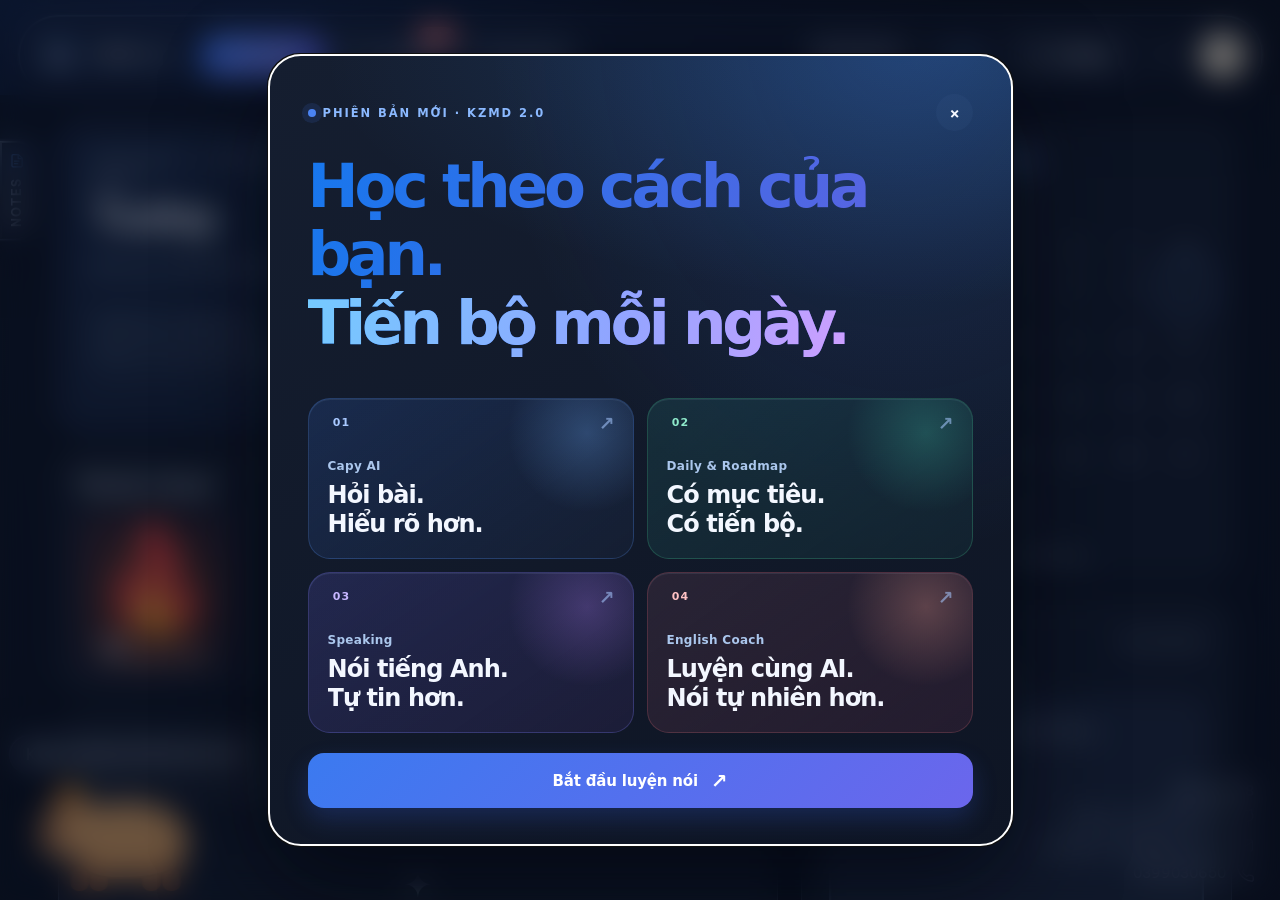
==== commit 37f4e8f2: "Add files via upload" ====
--- a/index.html
+++ b/index.html
@@ -2756,9 +2756,6 @@
  width:100%;font-size:11.5px;color:var(--mut);line-height:1.35;
  white-space:nowrap;overflow:hidden;text-overflow:ellipsis;
 }
-.kz-notes-list-empty{
- padding:24px 12px;text-align:center;font-size:12.5px;color:var(--mut);line-height:1.55;
-}
 .kz-notes-editor{display:flex;flex-direction:column;min-width:0;min-height:0;padding:14px 16px 16px;gap:10px}
 .kz-notes-ed-bar{display:flex;align-items:center;justify-content:space-between;gap:8px;min-height:32px;flex:none}
 .kz-notes-back{display:none;padding:6px 10px;border-radius:11px;background:var(--fill);font-size:12.5px}
@@ -2792,7 +2789,6 @@
  flex:1;display:flex;flex-direction:column;align-items:center;justify-content:center;gap:12px;
  text-align:center;padding:24px;color:var(--mut);
 }
-.kz-notes-empty .i{width:28px;height:28px;color:var(--ac1);opacity:.85}
 .kz-notes-empty p{margin:0;font-size:13.5px;line-height:1.55;max-width:260px}
 .kz-notes-drawer[data-empty="1"] .kz-notes-fields,.kz-notes-drawer[data-empty="1"] .kz-notes-del-wrap{display:none}
 .kz-notes-drawer[data-empty="0"] .kz-notes-empty{display:none}
@@ -2805,12 +2801,74 @@
  .kz-notes-back{display:inline-flex}
  #kz-note-title,#kz-note-body{font-size:16px}
 }
+.kz-notes-drawer [hidden]{display:none!important}
+.kz-notes-body{grid-template-rows:minmax(0,1fr)}
+.kz-notes-head-r{min-width:0}
+.kz-notes-state{overflow:hidden;text-overflow:ellipsis}
+.kz-notes-state:empty{display:none}
+.kz-notes-close{flex:none}
+.kz-notes-drawer[data-empty="1"] .kz-notes-ed-bar{display:none}
+.kz-notes-drawer[data-library-empty="1"][data-empty="1"] .kz-notes-side{display:none}
+.kz-notes-drawer[data-library-empty="1"][data-empty="1"] .kz-notes-editor{display:flex;grid-column:1/-1}
+.kz-notes-empty > .i{width:28px;height:28px;color:var(--ac1);opacity:.85}
+.kz-notes-empty .p .i{width:16px;height:16px;color:inherit}
+.kz-note-title-row{display:flex;align-items:center;gap:8px;flex:none}
+#kz-note-title{flex:1;min-width:0}
+.kz-note-image-count,.kz-note-image-import{
+ flex:none;justify-content:center;gap:6px;min-height:34px;padding:6px 10px;border-radius:10px;
+ font-size:12px;font-weight:600;white-space:nowrap;color:var(--ink);background:var(--fill);
+}
+.kz-note-image-count:hover,.kz-note-image-import:hover{background:var(--ring2)}
+.kz-note-image-count .i,.kz-note-image-import .i{width:15px;height:15px;color:var(--ac1)}
+.kz-note-image-tools{display:flex;align-items:center;flex-wrap:wrap;gap:5px 10px;flex:none}
+.kz-note-image-hint{color:var(--mut);font-size:11.5px;line-height:1.4}
+.kz-note-images{
+ display:flex;gap:7px;flex:none;min-width:0;overflow-x:auto;scrollbar-width:thin;padding:3px 3px 5px;
+}
+.kz-note-thumb,.kz-note-item-thumb{
+ position:relative;display:grid;place-items:center;overflow:hidden;flex:none;isolation:isolate;
+ box-shadow:inset 0 0 0 1px var(--rule);background:var(--fill);color:var(--mut);
+}
+.kz-note-thumb{width:62px;height:53px;border-radius:10px;padding:0}
+.kz-note-thumb:hover{box-shadow:inset 0 0 0 1px var(--ac1);background:var(--ring2)}
+.kz-note-thumb img,.kz-note-item-thumb img{position:absolute;inset:0;width:100%;height:100%;object-fit:cover}
+.kz-note-thumb .i,.kz-note-item-thumb .i{width:16px;height:16px}
+.kz-note-item{flex:none}
+.kz-note-item-photos{display:flex;max-width:100%;align-items:center;gap:5px;margin-top:3px}
+.kz-note-item-thumb{width:36px;height:30px;border-radius:6px}
+.kz-note-item-thumb:hover{outline:1px solid var(--ac1);outline-offset:1px}
+.kz-note-item-more{color:var(--mut);font-size:10.5px;font-weight:650;white-space:nowrap}
+.kz-note-gallery{
+ width:min(820px,calc(100% - 28px));max-width:none;max-height:calc(100% - 28px);padding:0;
+ overflow:auto;border:1px solid var(--rule);border-radius:20px;color:var(--ink);background:var(--bg);
+ box-shadow:0 24px 88px rgba(4,9,19,.45);
+}
+.kz-note-gallery::backdrop{background:rgba(5,10,20,.72);backdrop-filter:blur(5px)}
+.kz-note-gallery-inner{display:grid;gap:12px;padding:14px}
+.kz-note-gallery-head,.kz-note-gallery-controls{display:flex;align-items:center;justify-content:space-between;gap:8px}
+.kz-note-gallery-head h3{margin:0;font-size:14px;font-weight:650;overflow:hidden;text-overflow:ellipsis;white-space:nowrap}
+.kz-note-gallery-frame{
+ display:grid;place-items:center;min-height:min(180px,35dvh);height:min(58dvh,575px);overflow:hidden;
+ border-radius:12px;background:var(--fill);box-shadow:inset 0 0 0 1px var(--rule);
+}
+.kz-note-gallery-frame img{display:block;width:100%;height:100%;min-height:0;object-fit:contain}
+.kz-note-gallery-message{padding:16px;text-align:center;color:var(--mut);font-size:13px}
+.kz-note-gallery-nav,.kz-note-gallery-remove{display:flex;align-items:center;gap:5px}
+.kz-note-gallery-position{min-width:42px;text-align:center;font-size:12px;color:var(--mut);white-space:nowrap}
+.kz-note-gallery-controls button{min-height:32px}
+.kz-note-gallery-controls .kz-notes-del{padding-inline:8px;white-space:nowrap}
+@media(max-width:639px){
+ .kz-note-gallery-inner{gap:9px;padding:10px}
+ .kz-note-gallery-frame{height:min(53dvh,575px)}
+ .kz-note-thumb{width:57px;height:49px}
+}
 @media(prefers-reduced-motion:reduce){
  .kz-notes-tab,.kz-notes-scrim,.kz-notes-drawer,.kz-note-item{transition:none!important}
 }
 </style>
 </head><body>
 <svg style="display:none"><defs>
+<symbol id="i-note-image" viewBox="0 0 24 24"><rect x="3" y="4" width="18" height="16" rx="3"/><circle cx="8.4" cy="9" r="1.3"/><path d="m3.5 17 4.2-4 3 2.7 4.6-5 5.3 6"/></symbol>
 <symbol id="i-note" viewBox="0 0 24 24"><path d="M7 3.5h7.5L19.5 8.5V19a1.5 1.5 0 0 1-1.5 1.5H7A1.5 1.5 0 0 1 5.5 19V5A1.5 1.5 0 0 1 7 3.5Z"/><path d="M14 3.5V9h5.5M9 12.5h6M9 16h4.5"/></symbol>
 <symbol id="i-edit" viewBox="0 0 24 24"><path d="M4 20h4L19 9l-4-4L4 16z"/><path d="M13.5 6.5l4 4"/></symbol>
 <symbol id="i-trash" viewBox="0 0 24 24"><path d="M4 7h16M9 7V4h6v3M6 7l1 13h10l1-13M10 11v6M14 11v6"/></symbol>
@@ -3374,7 +3432,7 @@
  </div>
  <button type="button" class="kz-notes-tab glass" id="kz-notes-tab" aria-label="Mở Ghi chú (Notes)" aria-controls="kz-notes-drawer" aria-expanded="false" title="Ghi chú nhanh (Notes)"><svg class="i" aria-hidden="true"><use href="#i-note"/></svg><span class="kz-notes-tab-lbl">Notes</span></button>
  <div class="kz-notes-scrim" id="kz-notes-scrim" aria-hidden="true"></div>
- <aside class="kz-notes-drawer glass" id="kz-notes-drawer" role="dialog" aria-modal="true" aria-labelledby="kz-notes-heading" aria-hidden="true" data-view="list" data-empty="1">
+ <aside class="kz-notes-drawer glass" id="kz-notes-drawer" role="dialog" aria-modal="true" aria-labelledby="kz-notes-heading" aria-hidden="true" data-view="list" data-empty="1" data-library-empty="1">
   <header class="kz-notes-head">
    <div class="kz-notes-brand"><svg class="i" aria-hidden="true"><use href="#i-note"/></svg><h2 id="kz-notes-heading">Ghi chú</h2></div>
    <div class="kz-notes-head-r"><span class="kz-notes-state" id="kz-notes-state" aria-live="polite">Đã lưu</span><button type="button" class="kz-notes-close" id="kz-notes-close" aria-label="Đóng ghi chú"><svg class="i" aria-hidden="true"><use href="#i-x"/></svg></button></div>
@@ -3392,13 +3450,46 @@
       <div class="kz-notes-del-confirm"><button type="button" class="kz-notes-del-yes" id="kz-notes-del-yes">Xác nhận xóa</button><button type="button" class="kz-notes-del-no" id="kz-notes-del-no">Hủy</button></div>
      </div>
     </div>
-    <div class="kz-notes-fields">
-     <input id="kz-note-title" type="text" maxlength="160" placeholder="Tiêu đề ghi chú…" aria-label="Tiêu đề ghi chú" autocomplete="off">
-     <textarea id="kz-note-body" placeholder="Viết nội dung ghi chú của bạn tại đây…" aria-label="Nội dung ghi chú"></textarea>
+    <div class="kz-notes-fields" id="kz-notes-fields">
+     <div class="kz-note-title-row">
+      <input id="kz-note-title" type="text" maxlength="160" placeholder="Tiêu đề ghi chú…" aria-label="Tiêu đề ghi chú" autocomplete="off">
+      <button type="button" class="kz-note-image-count" id="kz-note-image-count" aria-haspopup="dialog" aria-controls="kz-note-gallery" hidden><svg class="i" aria-hidden="true"><use href="#i-note-image"/></svg><span></span></button>
+     </div>
+     <div class="kz-note-images" id="kz-note-images" role="group" aria-label="Ảnh đính kèm" hidden></div>
+     <textarea id="kz-note-body" placeholder="Viết nội dung ghi chú…" aria-label="Nội dung ghi chú" aria-describedby="kz-note-image-hint"></textarea>
+     <div class="kz-note-image-tools">
+      <button type="button" id="kz-note-image-import" class="kz-note-image-import"><svg class="i" aria-hidden="true"><use href="#i-note-image"/></svg><span>Thêm ảnh</span></button>
+      <span class="kz-note-image-hint" id="kz-note-image-hint">Dán ảnh vào nội dung</span>
+      <input id="kz-note-image-input" type="file" accept="image/png,image/jpeg,image/webp,image/gif,image/avif,image/bmp,image/x-icon,image/vnd.microsoft.icon" multiple hidden>
+     </div>
     </div>
-    <div class="kz-notes-empty"><svg class="i" aria-hidden="true"><use href="#i-note"/></svg><p>Chưa có ghi chú nào. Tạo một ghi chú nhanh bất cứ lúc nào.</p><button type="button" class="p" id="kz-notes-empty-new"><svg class="i" aria-hidden="true"><use href="#i-plus"/></svg><span>Tạo ghi chú mới</span></button></div>
+    <div class="kz-notes-empty"><svg class="i" aria-hidden="true"><use href="#i-note"/></svg><p>Chưa có ghi chú nào</p><button type="button" class="p" id="kz-notes-empty-new"><svg class="i" aria-hidden="true"><use href="#i-plus"/></svg><span>Tạo ghi chú mới</span></button></div>
    </div>
   </div>
+  <dialog class="kz-note-gallery" id="kz-note-gallery" aria-labelledby="kz-note-gallery-title">
+   <div class="kz-note-gallery-inner">
+    <header class="kz-note-gallery-head">
+     <h3 id="kz-note-gallery-title">Ảnh đính kèm</h3>
+     <button type="button" class="kz-notes-close" id="kz-note-gallery-close" aria-label="Đóng ảnh" autofocus><svg class="i" aria-hidden="true"><use href="#i-x"/></svg></button>
+    </header>
+    <div class="kz-note-gallery-frame">
+     <img id="kz-note-gallery-image" alt="" hidden>
+     <div class="kz-note-gallery-message" id="kz-note-gallery-message" role="status"></div>
+    </div>
+    <div class="kz-note-gallery-controls">
+     <div class="kz-note-gallery-nav">
+      <button type="button" class="kz-notes-close" id="kz-note-gallery-prev" aria-label="Ảnh trước"><svg class="i" aria-hidden="true"><use href="#i-prev"/></svg></button>
+      <span class="kz-note-gallery-position" id="kz-note-gallery-position" aria-live="polite"></span>
+      <button type="button" class="kz-notes-close" id="kz-note-gallery-next" aria-label="Ảnh sau"><svg class="i" aria-hidden="true"><use href="#i-next"/></svg></button>
+     </div>
+     <div class="kz-note-gallery-remove">
+      <button type="button" class="kz-notes-del" id="kz-note-gallery-remove"><svg class="i" aria-hidden="true"><use href="#i-trash"/></svg><span>Xóa ảnh</span></button>
+      <button type="button" class="kz-notes-del-no" id="kz-note-gallery-remove-no" hidden>Hủy</button>
+      <button type="button" class="kz-notes-del-yes" id="kz-note-gallery-remove-yes" hidden>Xóa ảnh này</button>
+     </div>
+    </div>
+   </div>
+  </dialog>
  </aside>
  <div class="mask hide" id="mask"></div><div id="toasts"></div>
 </div>
@@ -6431,76 +6522,214 @@
 (()=>{
  'use strict';
  const KEY='kzmd_notes_v1';
- const tab=document.getElementById('kz-notes-tab');
- const scrim=document.getElementById('kz-notes-scrim');
- const drawer=document.getElementById('kz-notes-drawer');
- const closeBtn=document.getElementById('kz-notes-close');
- const newBtn=document.getElementById('kz-notes-new');
- const emptyNewBtn=document.getElementById('kz-notes-empty-new');
- const listEl=document.getElementById('kz-notes-list');
- const stateEl=document.getElementById('kz-notes-state');
- const backBtn=document.getElementById('kz-notes-back');
- const delWrap=document.getElementById('kz-notes-del-wrap');
- const delBtn=document.getElementById('kz-notes-del');
- const delYesBtn=document.getElementById('kz-notes-del-yes');
- const delNoBtn=document.getElementById('kz-notes-del-no');
- const titleEl=document.getElementById('kz-note-title');
- const bodyEl=document.getElementById('kz-note-body');
+ const IMAGE_DB='kzmd_note_images';
+ const IMAGE_STORE='images';
+ const MAX_IMAGE_BYTES=25*1024*1024;
+ const IMAGE_TYPES=new Set(['image/png','image/jpeg','image/webp','image/gif','image/avif','image/bmp','image/x-icon','image/vnd.microsoft.icon']);
+ const IMAGE_EXTENSIONS={png:'image/png',jpg:'image/jpeg',jpeg:'image/jpeg',webp:'image/webp',gif:'image/gif',avif:'image/avif',bmp:'image/bmp',ico:'image/x-icon'};
+ const get=id=>document.getElementById(id);
+ const tab=get('kz-notes-tab');
+ const scrim=get('kz-notes-scrim');
+ const drawer=get('kz-notes-drawer');
+ const closeBtn=get('kz-notes-close');
+ const newBtn=get('kz-notes-new');
+ const backBtn=get('kz-notes-back');
+ const listEl=get('kz-notes-list');
+ const stateEl=get('kz-notes-state');
+ const delWrap=get('kz-notes-del-wrap');
+ const titleEl=get('kz-note-title');
+ const bodyEl=get('kz-note-body');
+ const fields=get('kz-notes-fields');
+ const input=get('kz-note-image-input');
+ const countBtn=get('kz-note-image-count');
+ const strip=get('kz-note-images');
+ const gallery=get('kz-note-gallery');
+ const galleryClose=get('kz-note-gallery-close');
+ const galleryTitle=get('kz-note-gallery-title');
+ const galleryImage=get('kz-note-gallery-image');
+ const galleryMessage=get('kz-note-gallery-message');
+ const galleryPrev=get('kz-note-gallery-prev');
+ const galleryNext=get('kz-note-gallery-next');
+ const galleryPosition=get('kz-note-gallery-position');
+ const galleryRemove=get('kz-note-gallery-remove');
+ const galleryRemoveNo=get('kz-note-gallery-remove-no');
+ const galleryRemoveYes=get('kz-note-gallery-remove-yes');
  if(!tab||!scrim||!drawer||!listEl||!titleEl||!bodyEl)return;
 
+ const media=matchMedia('(max-width:639px)');
+ const pendingUploads=new Map();
+ const thumbnails=new Map();
  let notes=[];
  let activeId=null;
  let isDrawerOpen=false;
  let dirty=false;
+ let storageDirty=false;
  let saveTimer=0;
  let armTimer=0;
  let lastTrigger=null;
-
- const uid=()=>'n_'+Date.now().toString(36)+'_'+Math.random().toString(36).slice(2,6);
- const isBlank=(n)=>!String(n?.title||'').trim()&&!String(n?.content||'').trim();
- const sortNewest=(arr)=>arr.slice().sort((a,b)=>(b.updatedAt-a.updatedAt)||(b.createdAt-a.createdAt));
+ let databasePromise=null;
+ let uploadQueue=Promise.resolve();
+ let galleryImageId=null;
+ let galleryRequest=0;
+ let galleryUrl=null;
+
+ const uid=prefix=>prefix+'_'+Array.from(crypto.getRandomValues(new Uint32Array(3)),part=>part.toString(36)).join('_');
+ const activeNote=()=>notes.find(note=>note.id===activeId);
+ const isBlank=note=>!note||(!note.title.trim()&&!note.content.trim()&&!note.images.length);
+ const sortNewest=arr=>arr.slice().sort((a,b)=>(b.updatedAt-a.updatedAt)||(b.createdAt-a.createdAt));
+ const setStatus=text=>{stateEl.textContent=text};
 
  function loadStore(){
   try{
-   const raw=localStorage.getItem(KEY);
-   if(!raw)return {notes:[],activeId:null};
-   const parsed=JSON.parse(raw);
+   const parsed=JSON.parse(localStorage.getItem(KEY)||'null');
    const list=Array.isArray(parsed)?parsed:(Array.isArray(parsed?.notes)?parsed.notes:[]);
    const seen=new Set();
    const clean=[];
    for(const item of list){
-    if(!item||typeof item!=='object'||typeof item.id!=='string'||!item.id||seen.has(item.id))continue;
-    seen.add(item.id);
+    if(!item||typeof item.id!=='string'||!item.id||seen.has(item.id))continue;
     const createdAt=Number.isFinite(item.createdAt)?item.createdAt:Date.now();
     const updatedAt=Number.isFinite(item.updatedAt)?item.updatedAt:createdAt;
-    clean.push({
+    const images=[];
+    const imageIds=new Set();
+    for(const image of Array.isArray(item.images)?item.images:[]){
+     if(!image||typeof image.id!=='string'||!image.id||imageIds.has(image.id))continue;
+     imageIds.add(image.id);
+     const name=typeof image.name==='string'?image.name.slice(0,160):'';
+     images.push({id:image.id,name:name||'Ảnh đính kèm'});
+    }
+    const note={
      id:item.id,
      title:typeof item.title==='string'?item.title.slice(0,160):'',
      content:typeof item.content==='string'?item.content:'',
-     createdAt,
-     updatedAt
-    });
+     createdAt,updatedAt,images
+    };
+    if(isBlank(note))continue;
+    seen.add(note.id);
+    clean.push(note);
    }
-   const sorted=sortNewest(clean);
-   const savedActive=typeof parsed?.activeId==='string'&&sorted.some(n=>n.id===parsed.activeId)?parsed.activeId:(sorted[0]?.id||null);
-   return {notes:sorted,activeId:savedActive};
+   notes=sortNewest(clean);
+   activeId=notes.some(note=>note.id===parsed?.activeId)?parsed.activeId:(notes[0]?.id||null);
   }catch(e){
-   return {notes:[],activeId:null};
+   notes=[];
+   activeId=null;
   }
  }
 
  function persistStore(){
+  const savedNotes=notes.filter(note=>!isBlank(note));
+  const savedActive=savedNotes.some(note=>note.id===activeId)?activeId:(savedNotes[0]?.id||null);
   try{
-   localStorage.setItem(KEY,JSON.stringify({version:1,activeId,notes}));
+   localStorage.setItem(KEY,JSON.stringify({version:1,activeId:savedActive,notes:savedNotes}));
+   storageDirty=false;
    return true;
   }catch(e){
-   setStatus('Lỗi lưu');
+   storageDirty=true;
+   setStatus('Lỗi lưu ghi chú');
    return false;
   }
  }
 
- function setStatus(text){
-  if(stateEl)stateEl.textContent=text;
+ function imageDatabase(){
+  if(databasePromise)return databasePromise;
+  databasePromise=new Promise((resolve,reject)=>{
+   const request=indexedDB.open(IMAGE_DB,1);
+   request.onupgradeneeded=()=>request.result.createObjectStore(IMAGE_STORE,{keyPath:'id'});
+   request.onsuccess=()=>{
+    const db=request.result;
+    db.onversionchange=()=>{db.close();databasePromise=null};
+    resolve(db);
+   };
+   request.onerror=()=>reject(request.error);
+  }).catch(error=>{
+   databasePromise=null;
+   throw error;
+  });
+  return databasePromise;
+ }
+
+ async function readImage(id){
+  const db=await imageDatabase();
+  return new Promise((resolve,reject)=>{
+   const request=db.transaction(IMAGE_STORE).objectStore(IMAGE_STORE).get(id);
+   request.onsuccess=()=>resolve(request.result);
+   request.onerror=()=>reject(request.error);
+  });
+ }
+
+ async function writeImages(records,remove=false){
+  if(!records.length)return;
+  const db=await imageDatabase();
+  return new Promise((resolve,reject)=>{
+   const tx=db.transaction(IMAGE_STORE,'readwrite');
+   tx.oncomplete=()=>resolve();
+   tx.onabort=()=>reject(tx.error||new Error('Image transaction aborted'));
+   const store=tx.objectStore(IMAGE_STORE);
+   for(const record of records){
+    if(remove)store.delete(record.id);
+    else store.put(record);
+   }
+  });
+ }
+
+ async function prepareImage(file,pasted){
+  const extension=file.name?.split('.').pop()?.toLowerCase();
+  const type=file.type||IMAGE_EXTENSIONS[extension];
+  if(!IMAGE_TYPES.has(type))throw new Error('Định dạng ảnh chưa hỗ trợ');
+  if(file.size>MAX_IMAGE_BYTES)throw new Error('Ảnh vượt quá 25 MB');
+  const blob=file.slice(0,file.size,type);
+  const url=URL.createObjectURL(blob);
+  let thumb;
+  try{
+   const img=new Image();
+   img.src=url;
+   await img.decode();
+   const scale=Math.min(1,144/Math.max(img.naturalWidth,img.naturalHeight));
+   const canvas=document.createElement('canvas');
+   canvas.width=Math.max(1,Math.round(img.naturalWidth*scale));
+   canvas.height=Math.max(1,Math.round(img.naturalHeight*scale));
+   canvas.getContext('2d').drawImage(img,0,0,canvas.width,canvas.height);
+   thumb=await new Promise(resolve=>canvas.toBlob(resolve,'image/webp',.8));
+   if(!thumb)throw new Error('Không tạo được ảnh xem trước');
+  }catch(e){
+   throw new Error('Không đọc được ảnh');
+  }finally{
+   URL.revokeObjectURL(url);
+  }
+  const name=pasted?'Ảnh dán':(file.name?.slice(0,160)||'Ảnh đính kèm');
+  return {id:uid('img'),name,blob,thumb};
+ }
+
+ function releaseThumbnail(id){
+  const thumbnail=thumbnails.get(id);
+  thumbnails.delete(id);
+  thumbnail?.then(url=>{if(url)URL.revokeObjectURL(url)});
+ }
+
+ function makeThumbnail(image,inline){
+  const item=document.createElement(inline?'button':'span');
+  item.className=inline?'kz-note-thumb':'kz-note-item-thumb';
+  item.dataset.imageId=image.id;
+  if(inline){
+   item.type='button';
+   item.setAttribute('aria-label','Mở '+image.name);
+   item.setAttribute('aria-haspopup','dialog');
+  }
+  item.title=image.name;
+  item.innerHTML='<svg class="i" aria-hidden="true"><use href="#i-note-image"/></svg>';
+  let thumbnail=thumbnails.get(image.id);
+  if(!thumbnail){
+   thumbnail=readImage(image.id).then(record=>record?.thumb?URL.createObjectURL(record.thumb):null).catch(()=>null);
+   thumbnails.set(image.id,thumbnail);
+  }
+  thumbnail.then(url=>{
+   if(!url||!item.isConnected||thumbnails.get(image.id)!==thumbnail)return;
+   const img=document.createElement('img');
+   img.alt='';
+   img.decoding='async';
+   img.src=url;
+   item.appendChild(img);
+  });
+  return item;
  }
 
  function disarmDelete(){
@@ -6508,175 +6737,305 @@
   delWrap.classList.remove('arm');
  }
 
- function armDelete(){
-  clearTimeout(armTimer);
-  delWrap.classList.add('arm');
-  armTimer=setTimeout(disarmDelete,5000);
- }
-
- function displayTitle(n){
-  const t=String(n?.title||'').trim();
-  return t||'Ghi chú chưa đặt tên';
- }
-
- function previewSnippet(n){
-  const c=String(n?.content||'').replace(/\s+/g,' ').trim();
-  if(!c)return 'Chưa có nội dung';
-  return c.length>56?c.slice(0,55)+'…':c;
- }
-
- function pruneBlankExcept(keepId){
-  const before=notes.length;
-  notes=notes.filter(n=>n.id===keepId||!isBlank(n));
-  if(activeId&&!notes.some(n=>n.id===activeId))activeId=notes[0]?.id||null;
-  return notes.length!==before;
+ function pruneBlanks(keepId=null){
+  notes=notes.filter(note=>note.id===keepId||pendingUploads.has(note.id)||!isBlank(note));
+  if(activeId!==keepId&&isBlank(activeNote()))activeId=notes.find(note=>!isBlank(note))?.id||null;
  }
 
  function renderList(){
-  listEl.replaceChildren();
-  if(!notes.length){
-   const empty=document.createElement('div');
-   empty.className='kz-notes-list-empty';
-   empty.textContent='Chưa có ghi chú nào. Bấm “Ghi chú mới” để bắt đầu.';
-   listEl.appendChild(empty);
-   return;
-  }
+  const savedNotes=notes.filter(note=>!isBlank(note));
+  drawer.dataset.libraryEmpty=savedNotes.length?'0':'1';
   const frag=document.createDocumentFragment();
-  for(const n of notes){
+  for(const note of savedNotes){
    const btn=document.createElement('button');
    btn.type='button';
-   btn.className='kz-note-item'+(n.id===activeId?' act':'')+(String(n.title||'').trim()?'':' blank');
-   btn.dataset.nid=n.id;
+   btn.className='kz-note-item'+(note.id===activeId?' act':'')+(note.title.trim()?'':' blank');
+   btn.dataset.nid=note.id;
    btn.setAttribute('role','option');
-   btn.setAttribute('aria-selected',n.id===activeId?'true':'false');
-   const t=document.createElement('span');
-   t.className='kz-note-item-t';
-   t.textContent=displayTitle(n);
-   const p=document.createElement('span');
-   p.className='kz-note-item-p';
-   p.textContent=previewSnippet(n);
-   btn.append(t,p);
+   btn.setAttribute('aria-selected',String(note.id===activeId));
+   const title=document.createElement('span');
+   title.className='kz-note-item-t';
+   title.textContent=note.title.trim()||'Ghi chú chưa đặt tên';
+   btn.appendChild(title);
+   const content=note.content.replace(/\s+/g,' ').trim();
+   if(content){
+    const snippet=document.createElement('span');
+    snippet.className='kz-note-item-p';
+    snippet.textContent=content.length>56?content.slice(0,55)+'…':content;
+    btn.appendChild(snippet);
+   }
+   if(note.images.length){
+    const row=document.createElement('span');
+    row.className='kz-note-item-photos';
+    row.setAttribute('aria-label',note.images.length+' ảnh');
+    for(const image of note.images.slice(0,3))row.appendChild(makeThumbnail(image,false));
+    if(note.images.length>3){
+     const more=document.createElement('span');
+     more.className='kz-note-item-more';
+     more.textContent='+'+(note.images.length-3);
+     row.appendChild(more);
+    }
+    btn.appendChild(row);
+   }
    frag.appendChild(btn);
   }
-  listEl.appendChild(frag);
+  listEl.replaceChildren(frag);
+ }
+
+ function renderImages(note=activeNote()){
+  const images=note?.images||[];
+  countBtn.hidden=!images.length;
+  countBtn.querySelector('span').textContent=images.length+' ảnh';
+  countBtn.setAttribute('aria-label','Xem '+images.length+' ảnh đính kèm');
+  strip.hidden=!images.length;
+  strip.replaceChildren(...images.map(image=>makeThumbnail(image,true)));
  }
 
  function syncEditorFields(){
-  const cur=notes.find(n=>n.id===activeId)||null;
-  drawer.dataset.empty=cur?'0':'1';
-  if(!cur){
-   titleEl.value='';
-   bodyEl.value='';
-   return;
-  }
-  if(titleEl.value!==cur.title)titleEl.value=cur.title;
-  if(bodyEl.value!==cur.content)bodyEl.value=cur.content;
+  const note=activeNote();
+  drawer.dataset.empty=note?'0':'1';
+  titleEl.value=note?.title||'';
+  bodyEl.value=note?.content||'';
+  renderImages(note);
  }
 
  function commitCurrentDraft(){
   clearTimeout(saveTimer);
   saveTimer=0;
-  if(!activeId){dirty=false;return false;}
-  const cur=notes.find(n=>n.id===activeId);
-  if(!cur){dirty=false;return false;}
-  const nextTitle=titleEl.value.slice(0,160);
-  const nextContent=bodyEl.value;
-  if(cur.title!==nextTitle||cur.content!==nextContent){
-   cur.title=nextTitle;
-   cur.content=nextContent;
-   cur.updatedAt=Date.now();
-   notes=sortNewest(notes);
-   persistStore();
-   dirty=false;
-   setStatus('Đã lưu');
-   return true;
+  const note=activeNote();
+  if(!dirty||!note)return false;
+  dirty=false;
+  if(note.title===titleEl.value&&note.content===bodyEl.value){
+   setStatus(pendingUploads.has(note.id)?'Đang lưu ảnh…':(storageDirty?'Lỗi lưu ghi chú':(isBlank(note)?'Bản nháp':'Đã lưu')));
+   return false;
   }
-  dirty=false;
-  setStatus('Đã lưu');
-  return false;
+  note.title=titleEl.value.slice(0,160);
+  note.content=bodyEl.value;
+  note.updatedAt=Date.now();
+  notes=sortNewest(notes);
+  if(persistStore())setStatus(pendingUploads.has(note.id)?'Đang lưu ảnh…':(isBlank(note)?'Bản nháp':'Đã lưu'));
+  return true;
  }
 
  function scheduleSave(){
   dirty=true;
   setStatus('Đang lưu…');
   clearTimeout(saveTimer);
-  saveTimer=setTimeout(()=>{
-   const changed=commitCurrentDraft();
-   if(changed)renderList();
-  },280);
- }
-
- function selectNote(id,{focusTitle=false,focusBody=false,mobileView='editor'}={}){
-  if(activeId&&activeId!==id){
-   commitCurrentDraft();
-   pruneBlankExcept(id);
+  saveTimer=setTimeout(()=>{if(commitCurrentDraft())renderList()},280);
+ }
+
+ function selectNote(id,focusTarget){
+  commitCurrentDraft();
+  const changed=activeId!==id;
+  pruneBlanks(id);
+  activeId=id;
+  disarmDelete();
+  drawer.dataset.view='editor';
+  if(changed||drawer.dataset.empty==='1')syncEditorFields();
+  const note=activeNote();
+  renderList();
+  if((!storageDirty&&isBlank(note))||persistStore()){
+   setStatus(pendingUploads.has(id)?'Đang lưu ảnh…':(isBlank(note)?'Bản nháp':'Đã lưu'));
   }
-  disarmDelete();
-  activeId=id;
-  drawer.dataset.view=mobileView;
-  syncEditorFields();
-  renderList();
-  persistStore();
-  if(focusTitle)requestAnimationFrame(()=>titleEl.focus({preventScroll:true}));
-  else if(focusBody)requestAnimationFrame(()=>bodyEl.focus({preventScroll:true}));
+  if(focusTarget)requestAnimationFrame(()=>{
+   if(isDrawerOpen&&activeId===id&&!gallery.open)focusTarget.focus({preventScroll:true});
+  });
  }
 
  function createNewNote(){
   commitCurrentDraft();
-  disarmDelete();
-  const existingBlank=notes.find(n=>isBlank(n));
-  if(existingBlank){
-   existingBlank.updatedAt=Date.now();
-   notes=sortNewest(notes);
-   selectNote(existingBlank.id,{focusTitle:true,mobileView:'editor'});
-   setStatus('Ghi chú mới');
+  const current=activeNote();
+  if(current&&isBlank(current)){
+   selectNote(current.id,titleEl);
    return;
   }
   const now=Date.now();
-  const fresh={id:uid(),title:'',content:'',createdAt:now,updatedAt:now};
-  notes=sortNewest([fresh,...notes]);
-  activeId=fresh.id;
-  drawer.dataset.view='editor';
+  const note={id:uid('n'),title:'',content:'',createdAt:now,updatedAt:now,images:[]};
+  notes.unshift(note);
+  selectNote(note.id,titleEl);
+ }
+
+ function queueImages(files,id,pasted=false){
+  const note=notes.find(item=>item.id===id);
+  if(!files.length||!note)return;
+  pendingUploads.set(id,(pendingUploads.get(id)||0)+1);
+  if(id===activeId)setStatus('Đang lưu ảnh…');
+  uploadQueue=uploadQueue.then(async()=>{
+   let status='Đã lưu ảnh';
+   let records=[];
+   try{
+    let skipped=0;
+    let issue='';
+    for(const file of files){
+     if(!notes.includes(note))return;
+     try{records.push(await prepareImage(file,pasted))}catch(e){skipped++;issue=e.message}
+    }
+    if(!notes.includes(note))return;
+    if(!records.length){status=issue;return}
+    await writeImages(records);
+    if(!notes.includes(note)){
+     await writeImages(records,true);
+     return;
+    }
+    if(activeId===id)commitCurrentDraft();
+    const previousImages=note.images;
+    const previousTime=note.updatedAt;
+    note.images=[...note.images,...records.map(({id,name})=>({id,name}))];
+    note.updatedAt=Date.now();
+    if(!persistStore()){
+     note.images=previousImages;
+     note.updatedAt=previousTime;
+     await writeImages(records,true);
+     status='Chưa lưu được ảnh';
+     return;
+    }
+    notes=sortNewest(notes);
+    if(isDrawerOpen){
+     renderList();
+     if(activeId===id)renderImages(note);
+     if(!activeId&&!media.matches)selectNote(id);
+     if(gallery.open&&activeId===id)showGalleryImage();
+    }
+    if(skipped)status='Đã lưu '+records.length+' ảnh · Bỏ qua '+skipped+' ảnh';
+   }catch(e){
+    status='Chưa lưu được ảnh';
+   }finally{
+    const remaining=pendingUploads.get(id)-1;
+    if(remaining)pendingUploads.set(id,remaining);
+    else pendingUploads.delete(id);
+    pruneBlanks(activeId);
+    if(!remaining&&notes.includes(note)&&(activeId===id||!activeId))setStatus(status);
+   }
+  });
+ }
+
+ function deleteActiveNote(){
+  const note=activeNote();
+  if(!note)return;
+  commitCurrentDraft();
+  disarmDelete();
+  const before=notes;
+  const index=notes.indexOf(note);
+  notes=notes.filter(item=>item!==note);
+  activeId=(notes[index]||notes[index-1])?.id||null;
+  pruneBlanks();
+  if(!persistStore()){
+   notes=before;
+   activeId=note.id;
+   return;
+  }
+  note.images.forEach(image=>releaseThumbnail(image.id));
+  writeImages(note.images,true).catch(()=>{});
+  if(media.matches)drawer.dataset.view='list';
   syncEditorFields();
   renderList();
-  persistStore();
-  setStatus('Ghi chú mới');
-  requestAnimationFrame(()=>titleEl.focus({preventScroll:true}));
- }
-
- function deleteActiveNote(){
-  if(!activeId)return;
-  clearTimeout(saveTimer);
-  saveTimer=0;
-  dirty=false;
-  disarmDelete();
-  const idx=notes.findIndex(n=>n.id===activeId);
-  if(idx<0)return;
-  notes.splice(idx,1);
-  const next=notes[idx]||notes[idx-1]||null;
-  activeId=next?next.id:null;
-  drawer.dataset.view=activeId&&matchMedia('(max-width:639px)').matches?'list':drawer.dataset.view;
-  syncEditorFields();
+  setStatus('Đã xóa');
+  (media.matches||!activeId?(activeId?newBtn:get('kz-notes-empty-new')):bodyEl).focus({preventScroll:true});
+ }
+
+ function setImageDelete(armed){
+  galleryRemove.hidden=armed;
+  galleryRemoveYes.hidden=!armed;
+  galleryRemoveNo.hidden=!armed;
+ }
+
+ function clearGalleryImage(){
+  if(galleryUrl)URL.revokeObjectURL(galleryUrl);
+  galleryUrl=null;
+  galleryImage.hidden=true;
+  galleryImage.removeAttribute('src');
+ }
+
+ async function showGalleryImage(){
+  const images=activeNote()?.images||[];
+  if(!images.length){gallery.close();return}
+  const index=Math.max(0,images.findIndex(image=>image.id===galleryImageId));
+  const image=images[index];
+  galleryImageId=image.id;
+  const request=++galleryRequest;
+  setImageDelete(false);
+  clearGalleryImage();
+  galleryTitle.textContent=image.name;
+  galleryImage.alt=image.name;
+  galleryPosition.textContent=(index+1)+' / '+images.length;
+  galleryPrev.disabled=index===0;
+  galleryNext.disabled=index===images.length-1;
+  galleryPrev.hidden=galleryNext.hidden=images.length===1;
+  galleryMessage.hidden=false;
+  galleryMessage.textContent='Đang mở ảnh…';
+  try{
+   const record=await readImage(image.id);
+   if(request!==galleryRequest||!gallery.open)return;
+   if(!record?.blob)throw new Error('Missing image');
+   galleryUrl=URL.createObjectURL(record.blob);
+   galleryImage.src=galleryUrl;
+   await galleryImage.decode();
+   if(request!==galleryRequest||!gallery.open)return;
+   galleryImage.hidden=false;
+   galleryMessage.hidden=true;
+  }catch(e){
+   if(request===galleryRequest&&gallery.open)galleryMessage.textContent='Không mở được ảnh đã lưu';
+  }
+ }
+
+ function openGallery(id){
+  const images=activeNote()?.images;
+  if(!images?.length)return;
+  galleryImageId=id||images[0].id;
+  if(!gallery.open)gallery.showModal();
+  showGalleryImage();
+ }
+
+ function stepGallery(direction){
+  const images=activeNote()?.images;
+  const next=images?.[images.findIndex(image=>image.id===galleryImageId)+direction];
+  if(!next)return;
+  galleryImageId=next.id;
+  showGalleryImage();
+ }
+
+ function removeGalleryImage(){
+  const note=activeNote();
+  const index=note?.images.findIndex(image=>image.id===galleryImageId);
+  if(index===undefined||index<0)return;
+  commitCurrentDraft();
+  const previous=note.images;
+  const previousTime=note.updatedAt;
+  const image=previous[index];
+  note.images=previous.filter(item=>item!==image);
+  note.updatedAt=Date.now();
+  if(!persistStore()){
+   note.images=previous;
+   note.updatedAt=previousTime;
+   galleryMessage.hidden=false;
+   galleryMessage.textContent='Chưa xóa được ảnh';
+   galleryImage.hidden=true;
+   return;
+  }
+  releaseThumbnail(image.id);
+  writeImages([image],true).catch(()=>{});
+  notes=sortNewest(notes);
   renderList();
-  persistStore();
-  setStatus('Đã xóa');
+  renderImages(note);
+  setStatus('Đã xóa ảnh');
+  galleryImageId=(note.images[index]||note.images[index-1])?.id||null;
+  if(galleryImageId){
+   showGalleryImage();
+   galleryClose.focus();
+  }else{
+   gallery.close();
+  }
  }
 
  function openDrawer(){
   if(isDrawerOpen)return;
   lastTrigger=document.activeElement instanceof HTMLElement?document.activeElement:tab;
-  const loaded=loadStore();
-  notes=loaded.notes;
-  activeId=loaded.activeId;
-  if(!notes.length){
-   drawer.dataset.view='list';
-  }else{
-   drawer.dataset.view=matchMedia('(max-width:639px)').matches?'list':'editor';
-  }
+  if(!storageDirty&&!pendingUploads.size)loadStore();
+  drawer.dataset.view=media.matches||!activeId?'list':'editor';
   disarmDelete();
   syncEditorFields();
   renderList();
-  setStatus('Đã lưu');
+  setStatus(storageDirty?'Lỗi lưu ghi chú':(pendingUploads.has(activeId)?'Đang lưu ảnh…':(activeId?'Đã lưu':'')));
   isDrawerOpen=true;
   tab.setAttribute('aria-expanded','true');
   scrim.classList.add('open');
@@ -6684,75 +7043,133 @@
   drawer.classList.add('open');
   drawer.setAttribute('aria-hidden','false');
   requestAnimationFrame(()=>{
-   if(!matchMedia('(max-width:639px)').matches&&notes.length)bodyEl.focus({preventScroll:true});
-   else closeBtn.focus({preventScroll:true});
+   if(isDrawerOpen)(!media.matches&&activeId?bodyEl:closeBtn).focus({preventScroll:true});
   });
  }
 
  function closeDrawer(){
   if(!isDrawerOpen)return;
   commitCurrentDraft();
-  const pruned=pruneBlankExcept(null);
-  if(pruned)persistStore();
+  pruneBlanks();
+  if(storageDirty)persistStore();
   disarmDelete();
   isDrawerOpen=false;
+  if(gallery.open)gallery.close();
   tab.setAttribute('aria-expanded','false');
   scrim.classList.remove('open');
   scrim.setAttribute('aria-hidden','true');
   drawer.classList.remove('open');
   drawer.setAttribute('aria-hidden','true');
-  if(lastTrigger&&document.contains(lastTrigger)&&typeof lastTrigger.focus==='function'){
-   requestAnimationFrame(()=>lastTrigger.focus({preventScroll:true}));
-  }
+  for(const id of thumbnails.keys())releaseThumbnail(id);
+  if(lastTrigger?.isConnected)requestAnimationFrame(()=>lastTrigger.focus({preventScroll:true}));
  }
 
  tab.addEventListener('click',()=>isDrawerOpen?closeDrawer():openDrawer());
  closeBtn.addEventListener('click',closeDrawer);
  scrim.addEventListener('click',closeDrawer);
  newBtn.addEventListener('click',createNewNote);
- emptyNewBtn.addEventListener('click',createNewNote);
+ get('kz-notes-empty-new').addEventListener('click',createNewNote);
  backBtn.addEventListener('click',()=>{
   commitCurrentDraft();
-  pruneBlankExcept(null);
+  pruneBlanks();
+  if(storageDirty)persistStore();
+  drawer.dataset.view='list';
+  syncEditorFields();
   renderList();
-  persistStore();
-  drawer.dataset.view='list';
+  (activeId?newBtn:get('kz-notes-empty-new')).focus({preventScroll:true});
  });
  listEl.addEventListener('click',e=>{
   const item=e.target.closest('.kz-note-item[data-nid]');
   if(!item)return;
-  selectNote(item.dataset.nid,{focusBody:!matchMedia('(max-width:639px)').matches,mobileView:'editor'});
+  const image=e.target.closest('[data-image-id]');
+  selectNote(item.dataset.nid,image?null:(media.matches?backBtn:bodyEl));
+  if(image)openGallery(image.dataset.imageId);
  });
  titleEl.addEventListener('input',scheduleSave);
  bodyEl.addEventListener('input',scheduleSave);
  titleEl.addEventListener('keydown',e=>{
-  if(e.key==='Enter'&&!e.isComposing){
-   e.preventDefault();
-   bodyEl.focus({preventScroll:true});
+  if(e.key==='Enter'&&!e.isComposing){e.preventDefault();bodyEl.focus({preventScroll:true})}
+ });
+ get('kz-notes-del').addEventListener('click',()=>{
+  disarmDelete();
+  delWrap.classList.add('arm');
+  armTimer=setTimeout(disarmDelete,5000);
+ });
+ get('kz-notes-del-no').addEventListener('click',disarmDelete);
+ get('kz-notes-del-yes').addEventListener('click',deleteActiveNote);
+
+ let pickerTarget=null;
+ get('kz-note-image-import').addEventListener('click',()=>{
+  pickerTarget=activeId;
+  input.click();
+ });
+ input.addEventListener('change',()=>{
+  queueImages(Array.from(input.files),pickerTarget||activeId);
+  input.value='';
+  pickerTarget=null;
+ });
+ input.addEventListener('cancel',()=>{pickerTarget=null});
+ fields.addEventListener('paste',event=>{
+  if(!isDrawerOpen||!activeId||!event.clipboardData)return;
+  const {items,files}=event.clipboardData;
+  const pasted=Array.from(items||[]).filter(item=>item.kind==='file').map(item=>item.getAsFile()).filter(Boolean);
+  const images=(pasted.length?pasted:Array.from(files||[])).filter(file=>file.type.startsWith('image/'));
+  if(!images.length)return;
+  event.preventDefault();
+  queueImages(images,activeId,true);
+ });
+ countBtn.addEventListener('click',()=>openGallery());
+ strip.addEventListener('click',event=>{
+  const item=event.target.closest('[data-image-id]');
+  if(item)openGallery(item.dataset.imageId);
+ });
+ galleryClose.addEventListener('click',()=>gallery.close());
+ galleryPrev.addEventListener('click',()=>stepGallery(-1));
+ galleryNext.addEventListener('click',()=>stepGallery(1));
+ galleryRemove.addEventListener('click',()=>{setImageDelete(true);galleryRemoveNo.focus()});
+ galleryRemoveNo.addEventListener('click',()=>{setImageDelete(false);galleryRemove.focus()});
+ galleryRemoveYes.addEventListener('click',removeGalleryImage);
+ gallery.addEventListener('click',event=>{if(event.target===gallery)gallery.close()});
+ gallery.addEventListener('cancel',event=>{
+  if(galleryRemoveYes.hidden)return;
+  event.preventDefault();
+  setImageDelete(false);
+  galleryRemove.focus();
+ });
+ gallery.addEventListener('close',()=>{
+  if(gallery.open)return;
+  galleryRequest++;
+  clearGalleryImage();
+  if(isDrawerOpen&&document.activeElement===document.body)(countBtn.hidden?bodyEl:countBtn).focus({preventScroll:true});
+ });
+ gallery.addEventListener('keydown',event=>{
+  if(!galleryRemoveYes.hidden)return;
+  if(event.key==='ArrowLeft'||event.key==='ArrowRight'){
+   event.preventDefault();
+   stepGallery(event.key==='ArrowLeft'?-1:1);
   }
  });
- delBtn.addEventListener('click',armDelete);
- delNoBtn.addEventListener('click',disarmDelete);
- delYesBtn.addEventListener('click',deleteActiveNote);
 
  document.addEventListener('keydown',e=>{
-  if(!isDrawerOpen||e.key!=='Escape')return;
-  const mask=document.getElementById('mask');
+  if(!isDrawerOpen||gallery.open||e.key!=='Escape')return;
+  const mask=get('mask');
   if(mask&&!mask.classList.contains('hide'))return;
   if(document.querySelector('.d-modalshade:not([hidden]),#sfs.on,.kz2-announcement.show'))return;
   e.preventDefault();
   e.stopPropagation();
-  if(delWrap.classList.contains('arm')){disarmDelete();return;}
+  if(delWrap.classList.contains('arm')){disarmDelete();return}
   closeDrawer();
  });
-
- window.addEventListener('resize',()=>{if(!isDrawerOpen)return;if(!notes.length)drawer.dataset.view='list';else if(!matchMedia('(max-width:639px)').matches)drawer.dataset.view='editor';});
- window.addEventListener('pagehide',()=>{if(dirty||isDrawerOpen){commitCurrentDraft();pruneBlankExcept(null);persistStore();}});
- document.addEventListener('visibilitychange',()=>{if(document.hidden&&(dirty||isDrawerOpen)){commitCurrentDraft();persistStore();}});
-
- const initData=loadStore();
- notes=initData.notes;
- activeId=initData.activeId;
+ media.addEventListener('change',()=>{
+  if(isDrawerOpen&&!media.matches)drawer.dataset.view='editor';
+ });
+ function flushDraft(){
+  if(dirty)commitCurrentDraft();
+  else if(storageDirty)persistStore();
+ }
+ window.addEventListener('pagehide',flushDraft);
+ document.addEventListener('visibilitychange',()=>{if(document.hidden)flushDraft()});
+
  window.KZNotes={
   open:openDrawer,
   close:closeDrawer,
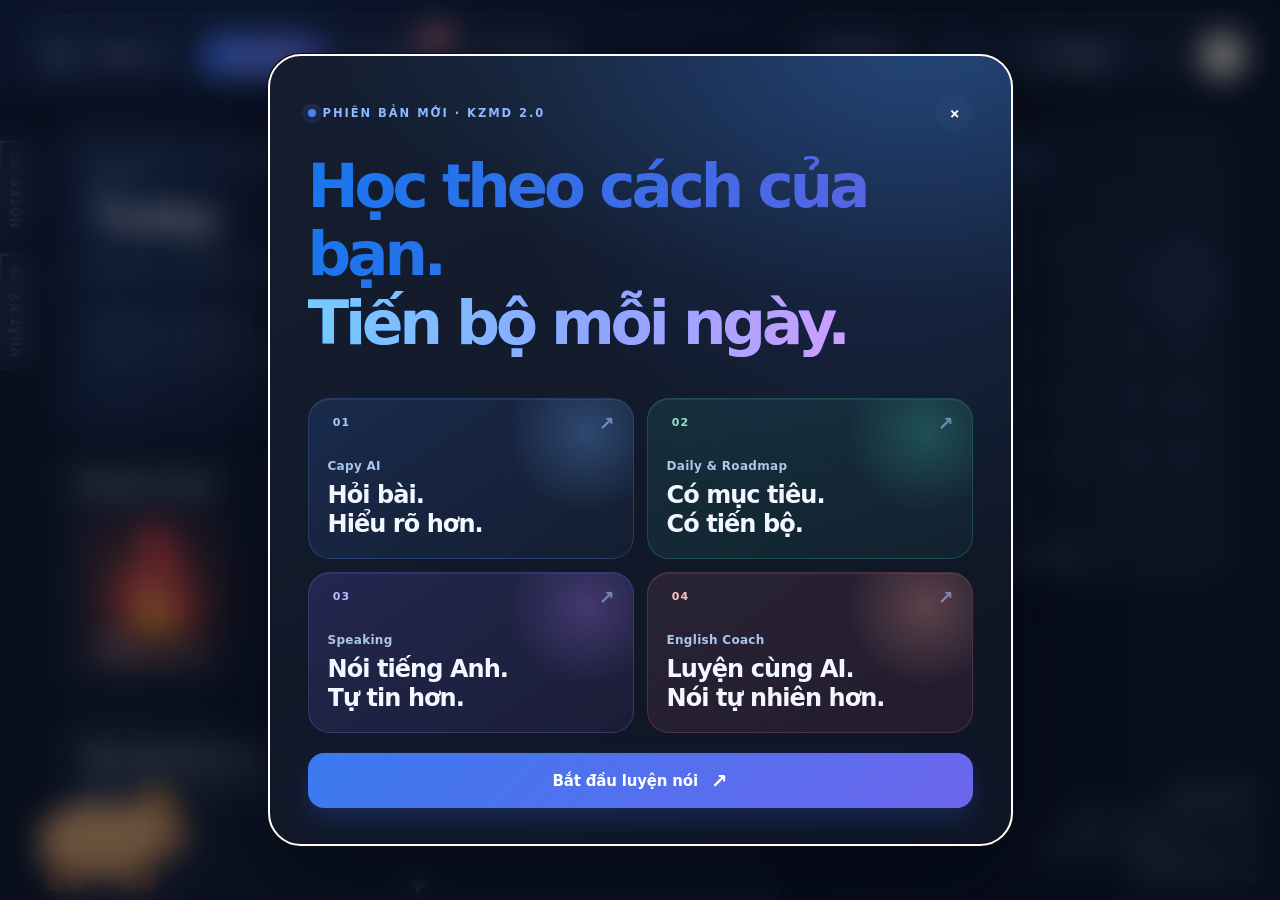
==== commit 77cec94e: "Add files via upload" ====
--- a/index.html
+++ b/index.html
@@ -1399,14 +1399,9 @@
 #daily .d-task .d-value-actions{margin-top:8px}
 #daily .d-task:has(.d-task-noteboard) .d-checklist{margin-top:8px}
 #daily .d-aside{min-width:0}
-#daily .d-aside .d-journal{padding:20px 22px}
-#daily .d-journal-entry textarea{min-height:196px;height:196px;resize:vertical;font-size:13px;line-height:1.75;background:var(--d-soft);border:1px solid var(--d-rule)}
-#daily .d-journal-head{margin-bottom:14px}
-#daily .d-journal-tabs{margin-bottom:12px}
-#daily .d-journal-bottom{padding-top:4px}
 @media(max-width:1050px){#daily .d-layout{grid-template-columns:minmax(0,1fr) minmax(275px,320px)}#daily .d-hero{padding:19px}#daily .d-manage-btn{font-size:11.5px;padding:9px 11px}}
-@media(max-width:860px){#daily .d-layout{display:flex;flex-direction:column;gap:13px}#daily .d-primary,#daily .d-aside{display:contents}#daily .d-hero{order:0;width:100%}#daily .d-journal{order:1;width:100%}#daily .d-primary>.d-section{order:2;width:100%}#daily .d-primary>.d-section:last-child{order:3}#daily .d-journal-entry textarea{height:114px;min-height:114px}}
-@media(max-width:580px){#daily .d-hero{min-height:0;padding:18px}#daily .d-hero-top{flex-wrap:wrap;align-items:start}#daily .d-hero-actions{margin-left:0;width:100%;justify-content:space-between;gap:6px}#daily .d-manage-btn{flex:1;min-width:0;font-size:11.5px;padding:9px 8px}#daily .d-hero-actions .d-primary-btn{flex:1;font-size:11.5px;padding:9px 10px}#daily .d-hero-bottom{margin-top:15px;grid-template-columns:minmax(0,1fr) 84px}#daily .d-ring{width:82px;height:82px}#daily .d-ring small{top:53px}#daily .d-section,#daily .d-aside .d-journal{padding:16px}#daily .d-task{padding:11px}#daily .d-task-inline-actions{gap:5px}#daily .d-big-check{height:37px;width:37px;min-width:37px}#daily .d-task-inline-actions .d-icon-btn{height:33px;width:33px}#daily .d-task-noteboard{padding:9px;gap:8px}}
+@media(max-width:860px){#daily .d-layout{display:flex;flex-direction:column;gap:13px}#daily .d-primary,#daily .d-aside{display:contents}#daily .d-hero{order:0;width:100%}#daily .d-primary>.d-section{order:2;width:100%}#daily .d-primary>.d-section:last-child{order:3}}
+@media(max-width:580px){#daily .d-hero{min-height:0;padding:18px}#daily .d-hero-top{flex-wrap:wrap;align-items:start}#daily .d-hero-actions{margin-left:0;width:100%;justify-content:space-between;gap:6px}#daily .d-manage-btn{flex:1;min-width:0;font-size:11.5px;padding:9px 8px}#daily .d-hero-actions .d-primary-btn{flex:1;font-size:11.5px;padding:9px 10px}#daily .d-hero-bottom{margin-top:15px;grid-template-columns:minmax(0,1fr) 84px}#daily .d-ring{width:82px;height:82px}#daily .d-ring small{top:53px}#daily .d-section{padding:16px}#daily .d-task{padding:11px}#daily .d-task-inline-actions{gap:5px}#daily .d-big-check{height:37px;width:37px;min-width:37px}#daily .d-task-inline-actions .d-icon-btn{height:33px;width:33px}#daily .d-task-noteboard{padding:9px;gap:8px}}
 @media(max-width:360px){#daily .d-manage-btn svg{display:none}#daily .d-task-name{font-size:13px}}
 /* Sound control is now a single on/off action; no popover. */
 #kz-sound-trigger[aria-pressed="false"]{opacity:.56}
@@ -1522,13 +1517,6 @@
 .d-metrics{margin-top:17px;padding:14px 0 0;border-top:1px solid var(--d-rule);display:grid;grid-template-columns:repeat(3,minmax(0,1fr));gap:9px}
 .d-metrics strong{font-size:21px;display:block;letter-spacing:-.04em}
 .d-metrics small{font-size:10px;color:var(--d-muted);line-height:1.5;display:block}
-.d-journal-head{display:flex;align-items:center;justify-content:space-between;gap:10px;margin-bottom:15px}
-.d-journal-fields{display:grid;gap:16px}
-.d-journal-fields label{display:grid;gap:8px;font-size:12px;font-weight:600}
-.d-journal-fields label span{font-size:11px;font-weight:400;color:var(--d-muted)}
-.d-journal-fields textarea{min-height:84px;resize:vertical;line-height:1.65;border-radius:15px;padding:12px 14px;background:var(--fill);font-size:13px}
-.d-journal-save{font-size:11px;color:var(--d-muted);display:flex;align-items:center;gap:5px;margin-top:12px}
-.d-journal-save.failed{color:var(--d-bad)}
 .d-selected{border-top:1px solid var(--d-rule);margin-top:14px;padding-top:15px}
 .d-selected strong{display:block;font-size:12px;margin-bottom:9px}
 .d-selected small{font-size:11px;color:var(--d-muted)}
@@ -1560,7 +1548,7 @@
 .d-tiny{font-size:11px;color:var(--d-muted)}
 .d-tiny.d-danger{color:var(--d-bad)}
 @media(max-width:1050px){.d-layout{grid-template-columns:minmax(0,1.15fr) minmax(290px,.8fr)}.d-section{padding:20px}.d-card{border-radius:25px}}
-@media(max-width:790px){.d-layout{grid-template-columns:minmax(0,1fr)}.d-aside{gap:16px}.d-aside .d-journal{order:0}.d-aside .d-calendar{order:1}.d-primary{gap:16px}#daily{padding-top:16px}.d-hero{min-height:unset}}
+@media(max-width:790px){.d-layout{grid-template-columns:minmax(0,1fr)}.d-aside{gap:16px}.d-aside .d-calendar{order:1}.d-primary{gap:16px}#daily{padding-top:16px}.d-hero{min-height:unset}}
 @media(max-width:560px){#daily{padding:10px 12px max(35px,env(safe-area-inset-bottom,20px))}.d-section{padding:18px}.d-hero{padding:21px}.d-heading{font-size:31px}.d-hero-bottom{grid-template-columns:1fr 94px;margin-top:23px}.d-ring{width:90px;height:90px}.d-ring:after{inset:8px}.d-ring b{font-size:20px}.d-ring small{top:58px}.d-primary-btn{padding:10px 12px;font-size:12px}.d-task{padding:13px}.d-calday{min-height:33px}.d-modalshade{align-items:flex-end;padding:0}.d-modal{max-height:91dvh;border-radius:26px 26px 0 0;width:100%;padding:22px 18px max(24px,env(safe-area-inset-bottom,18px))}.d-form .d-formrow{grid-template-columns:1fr 1fr}}
 @media(max-width:375px){.d-form .d-formrow{grid-template-columns:1fr}.d-hero-top{flex-wrap:wrap}.d-calendar-head{flex-wrap:wrap}}
 @media(prefers-reduced-motion:reduce){#daily,.d-task,.d-calday,.d-big-check,.d-progress-line i{transition:none!important;animation:none!important}}
@@ -1622,10 +1610,6 @@
 .d-metrics strong{font-size:19px;line-height:1.2}
 .d-metrics small{font-size:10px;line-height:1.45}
 .d-selected{margin-top:11px;padding-top:11px}
-.d-journal{padding:19px}
-.d-journal-fields{gap:12px}
-.d-journal-fields textarea{background:var(--d-soft);border:1px solid var(--d-rule);color:var(--d-strong);min-height:74px}
-.d-journal-fields textarea::placeholder{color:var(--d-muted)}
 .d-hero-actions{flex-wrap:wrap;justify-content:flex-end}
 
 /* Modal deliberately uses its OWN tokens because it lives outside #daily.  */
@@ -1762,25 +1746,9 @@
 #daily .d-metrics small{font-size:10.5px;line-height:1.35}
 #daily .d-selected{margin-top:9px;padding-top:9px}
 #daily .d-selected[hidden]{display:none!important}
-#daily .d-journal{padding:17px 18px}
-#daily .d-journal-head{display:flex;align-items:center;justify-content:space-between;margin-bottom:12px;gap:7px}
-#daily .d-journal-head .d-title{font-size:16px}
-#daily .d-journal-date{font-size:11px;color:var(--d-muted);white-space:nowrap}
-#daily .d-journal-tabs{display:grid;grid-template-columns:repeat(3,minmax(0,1fr));gap:4px;background:var(--d-soft);border:1px solid var(--d-rule);border-radius:12px;padding:4px;margin-bottom:10px}
-#daily .d-jtab{position:relative;justify-content:center;text-align:center;min-width:0;border-radius:9px;padding:8px 4px;font-size:11.5px;color:var(--d-muted);background:transparent;transition:transform .3s cubic-bezier(.24,1.4,.4,1),background .2s,color .2s,box-shadow .2s}
-#daily .d-jtab:hover{color:var(--d-strong)}
-#daily .d-jtab.on{background:var(--d-surface);color:var(--d-strong);box-shadow:0 1px 5px rgba(31,52,83,.09);font-weight:600}
-#daily .d-jtab.on:active{transform:scale(.96)}
-#daily .d-jtab.has-content:after{content:'';width:4px;height:4px;position:absolute;bottom:3px;left:calc(50% - 2px);border-radius:50%;background:var(--d-ok)}
-#daily .d-journal-fields{gap:0}
-#daily .d-journal-entry{display:block}
-#daily .d-journal-entry textarea{width:100%;min-height:94px;height:94px;padding:11px 12px;font-size:12.5px;line-height:1.6;resize:vertical}
-#daily .d-journal-bottom{display:flex;justify-content:space-between;gap:8px;align-items:center;margin-top:8px;flex-wrap:wrap}
-#daily .d-journal-save{margin:0;font-size:10.5px}
-#daily .d-journal-hint{font-size:10px;color:var(--d-muted);white-space:nowrap}
-@media(max-width:790px){#daily .d-calendar{padding:17px 18px}#daily .d-aside .d-calendar{order:0}#daily .d-aside .d-journal{order:1}}
-@media(max-width:375px){#daily .d-cal-titlebar{flex-wrap:nowrap}#daily .d-journal-hint{font-size:9.5px}}
-@media(prefers-reduced-motion:reduce){#daily .d-go-today,#daily .d-jtab{transition:none!important}}
+@media(max-width:790px){#daily .d-calendar{padding:17px 18px}#daily .d-aside .d-calendar{order:0}}
+@media(max-width:375px){#daily .d-cal-titlebar{flex-wrap:nowrap}}
+@media(prefers-reduced-motion:reduce){#daily .d-go-today{transition:none!important}}
 
 /* KZMD128 · Desktop visual scale: browser at 100% looks like 125%.
    Keep the mobile/touch layout untouched. Browser zoom stays at 100%. */
@@ -2177,7 +2145,6 @@
 #daily button:active,.ks-btn:active,.fi:active{transform:scale(.97)}
 #daily .d-progress-line i,#daily .d-mini-track i{transition:none!important;will-change:width}
 #daily .d-ring{contain:paint}
-#daily .d-jtab[aria-selected="true"]{color:var(--d-strong)}
 #daily .d-calday[aria-current="date"]{font-weight:700}
 .d-modalshade .d-modal{overscroll-behavior:contain;animation:kx-modal-in var(--kx-slow) var(--kx-ease) both}
 @keyframes kx-modal-in{from{opacity:.65;transform:translateY(var(--kx-shift)) scale(.985)}to{opacity:1;transform:translateY(0) scale(1)}}
@@ -2319,7 +2286,6 @@
 #daily .d-aside>.d-calendar .d-legend{margin-top:9px;font-size:10px}
 #daily .d-aside>.d-calendar .d-go-today{font-size:10.5px;min-height:29px}
 @media(max-width:860px){
- #daily .d-aside>.d-journal{order:1}
  #daily .d-primary>.d-section{order:2}
  #daily .d-primary>.d-section:last-child{order:3}
  #daily .d-aside>.d-calendar{order:4;width:100%;padding:15px 16px 14px}
@@ -2327,10 +2293,7 @@
 @media(hover:none){#daily .d-aside>.d-calendar .d-calday{min-height:33px}}
 </style>
 <style>
-/* KZMD v8 — compact Daily row and one-field journal; legacy data preserved. */
-#daily .d-journal-tabs{display:none!important}
-#daily .d-journal-prompt{display:block;margin:0 0 9px;color:var(--d-strong);font-size:12px;font-weight:600}
-#daily .d-journal-entry textarea{width:100%;min-height:170px;height:clamp(170px,25vh,255px);padding:13px 14px;border-radius:15px;resize:vertical;background:var(--d-soft);border:1px solid var(--d-rule);line-height:1.7}
+/* KZMD v8 — compact Daily row. */
 #daily .d-task-topline{display:grid;grid-template-columns:minmax(110px,1.05fr) minmax(95px,1fr) auto;align-items:center;gap:11px;min-width:0}
 #daily .d-task-title-group{min-width:0;overflow-wrap:anywhere}
 #daily .d-task-name{font-size:14px;line-height:1.32}
@@ -2372,7 +2335,6 @@
  #daily .d-task-inline-actions .d-icon-btn{width:25px;height:30px;padding:3px}
  #daily .d-task-inline-actions .d-icon-btn svg{width:14px;height:14px}
  #daily .d-big-check{width:34px;min-width:34px;height:34px}
- #daily .d-journal-entry textarea{min-height:152px;height:170px}
 }
 @media(max-width:355px){
  #daily .d-task-topline{grid-template-columns:minmax(76px,.95fr) minmax(66px,1fr) auto;gap:4px}
@@ -2508,7 +2470,7 @@
 @keyframes dFireBurstHalo{0%{scale:1;opacity:var(--fire-light)}30%{scale:1.58;opacity:1;filter:brightness(1.65)}62%{scale:1.24;opacity:.82;filter:brightness(1.18)}100%{scale:1;opacity:var(--fire-light);filter:none}}
 @keyframes dFirePoolBurst{0%{scale:1;opacity:1}30%{scale:1.7;opacity:1}66%{scale:1.28;opacity:.82}100%{scale:1;opacity:1}}
 @media(max-width:1100px){#daily .d-milestone-layout{grid-template-columns:115px minmax(0,1fr)}#daily .d-m-goal{flex-basis:clamp(200px,51%,238px)}}
-@media(max-width:860px){#daily .d-milestone-section{order:1}#daily .d-aside .d-journal{order:2}#daily .d-primary>.d-section{order:3}#daily .d-primary>.d-section:last-child{order:4}}
+@media(max-width:860px){#daily .d-milestone-section{order:1}#daily .d-primary>.d-section{order:3}#daily .d-primary>.d-section:last-child{order:4}}
 @media(max-width:590px){#daily .d-milestone-section{padding:12px 11px 13px}#daily .d-milestone-header{margin-bottom:8px}#daily .d-milestone-layout{grid-template-columns:105px minmax(0,1fr);gap:7px}#daily .d-flame-card{height:120px;min-height:120px;border-radius:14px}#daily .d-fire-art{height:91px;width:98px}#daily .d-fire-svg{height:91px;width:83px}#daily .d-fire-halo{width:105px;height:106px}#daily .d-fire-number strong{font-size:22px}#daily .d-fire-number span{font-size:9px}#daily .d-m-goal{height:120px;flex-basis:clamp(193px,86%,215px);padding:7px 9px;border-radius:14px}#daily .d-m-circle,#daily .d-m-circle svg{width:53px;height:53px}#daily .d-m-percent{font-size:11px}#daily .d-m-value b{font-size:14px}}
 @media(max-width:370px){#daily .d-milestone-header .d-title{font-size:14px}#daily .d-m-date{font-size:9px;padding:4px 6px}#daily .d-milestone-layout{grid-template-columns:97px minmax(0,1fr)}#daily .d-fire-art{scale:.95;transform-origin:50% 96%}#daily .d-m-goal{flex-basis:191px;gap:6px}#daily .d-m-circle,#daily .d-m-circle svg{width:49px;height:49px}}
 @media(prefers-reduced-motion:reduce){#daily .d-flame-card:before,#daily .d-fire-halo,#daily .d-fire-morph,#daily .d-fire-svg,#daily .d-fire-pool,#daily .d-fire-ember{animation:none!important}#daily .d-m-ring-fill{transition:none!important}}
@@ -2685,186 +2647,807 @@
  .kz-notes-tab .i{width:13px;height:13px}
  .kz-notes-tab-lbl{font-size:8.5px;letter-spacing:.10em}
 }
-.kz-notes-scrim{
- position:absolute;inset:0;z-index:84;
- background:rgba(18,25,42,.22);-webkit-backdrop-filter:blur(5px);backdrop-filter:blur(5px);
- opacity:0;visibility:hidden;pointer-events:none;
- transition:opacity .28s cubic-bezier(.22,1,.36,1),visibility 0s .28s;
-}
-:root[data-theme="dark"] .kz-notes-scrim{background:rgba(5,9,18,.48)}
-.kz-notes-scrim.open{opacity:1;visibility:visible;pointer-events:auto;transition:opacity .28s cubic-bezier(.22,1,.36,1),visibility 0s}
-.kz-notes-drawer{
- position:absolute;top:12px;bottom:12px;left:12px;width:min(640px,calc(100% - 24px));z-index:85;
- display:flex;flex-direction:column;min-height:0;overflow:hidden;border-radius:26px;
- background:var(--gbg-s);-webkit-backdrop-filter:var(--gf);backdrop-filter:var(--gf);
- box-shadow:var(--gsh),0 24px 70px rgba(8,14,28,.24);border:1px solid var(--rule);
- opacity:0;visibility:hidden;pointer-events:none;
- transform:translate3d(-28px,0,0) scale(.985);
- transition:transform .36s cubic-bezier(.22,1,.36,1),opacity .26s ease,visibility 0s .36s;
- will-change:transform,opacity;
-}
-:root[data-theme="dark"] .kz-notes-drawer{
- background:linear-gradient(155deg,rgba(21,30,48,.96),rgba(14,20,34,.95));
- border-color:rgba(165,194,240,.18);
- box-shadow:inset 0 1px 0 rgba(215,230,255,.12),0 28px 80px rgba(2,5,14,.62);
-}
-.kz-notes-drawer.open{
- opacity:1;visibility:visible;pointer-events:auto;transform:translate3d(0,0,0) scale(1);
- transition:transform .36s cubic-bezier(.22,1,.36,1),opacity .26s ease,visibility 0s;
-}
-.kz-notes-head{
- display:flex;align-items:center;justify-content:space-between;gap:10px;
- padding:14px 16px;border-bottom:1px solid var(--rule);flex:none;
-}
-.kz-notes-brand{display:flex;align-items:center;gap:9px;min-width:0}
-.kz-notes-brand .i{width:17px;height:17px;color:var(--ac1);flex:none}
-.kz-notes-brand h2{margin:0;font-size:15.5px;font-weight:650;letter-spacing:-.02em}
-.kz-notes-head-r{display:flex;align-items:center;gap:8px}
-.kz-notes-state{
- font-size:11.5px;color:var(--mut);padding:4px 9px;border-radius:999px;background:var(--fill);
- white-space:nowrap;
-}
 .kz-notes-close{width:32px;height:32px;padding:0;justify-content:center;color:var(--mut);border-radius:50%}
 .kz-notes-close:hover{background:var(--fill);color:var(--ink)}
-.kz-notes-body{flex:1;min-height:0;display:grid;grid-template-columns:220px minmax(0,1fr)}
+.kz-notes-close{flex:none}
+@media(prefers-reduced-motion:reduce){.kz-notes-tab{transition:none!important}}
+</style>
+<style id="kz-notes-workspace-style">
+@property --kz-notes-paper-accent{syntax:"<color>";inherits:true;initial-value:#7664be}
+.kz-notes-drawer,.kz-note-gallery{
+ --nt-ink:#202637;--nt-muted:#5b667a;--nt-page:#eef1f6;--nt-sidebar:#f7f8fb;
+ --nt-paper:#fffefa;--nt-control:#fff;--nt-edge:#dce1ec;--nt-soft:#edf0f7;
+ --nt-accent:#5546b1;--nt-focus:#6858c6;--nt-glow:rgba(98,78,192,.16);
+ --nt-danger:#b42342;--nt-shadow:0 18px 64px rgba(38,43,74,.12),0 2px 7px rgba(38,43,74,.06);
+ --nt-default-color:#7664be;--nt-default-ink:#5849a4;
+}
+:root[data-theme="dark"] .kz-notes-drawer,:root[data-theme="dark"] .kz-note-gallery{
+ --nt-ink:#eff1fa;--nt-muted:#aeb9d0;--nt-page:#111624;--nt-sidebar:#181e2e;
+ --nt-paper:#1d2435;--nt-control:#232b40;--nt-edge:#363f56;--nt-soft:#282f44;
+ --nt-accent:#c4b5ff;--nt-focus:#b19af7;--nt-glow:rgba(158,122,255,.17);
+ --nt-danger:#ffacb8;--nt-shadow:0 20px 60px rgba(4,7,16,.34),0 2px 6px rgba(4,7,16,.32);
+ --nt-default-color:#a28bea;--nt-default-ink:#d6c9ff;
+}
+.kz-notes-drawer,.kz-note-item{
+ --nt-tag-color:var(--nt-default-color);--nt-tag-ink:var(--nt-default-ink);
+}
+:is(.kz-notes-drawer,.kz-note-item)[data-label="study"]{--nt-tag-color:#437de3;--nt-tag-ink:#274f9e}
+:is(.kz-notes-drawer,.kz-note-item)[data-label="work"]{--nt-tag-color:#138a72;--nt-tag-ink:#14624f}
+:is(.kz-notes-drawer,.kz-note-item)[data-label="personal"]{--nt-tag-color:#af5796;--nt-tag-ink:#8f3f78}
+:is(.kz-notes-drawer,.kz-note-item)[data-label="idea"]{--nt-tag-color:#bb741b;--nt-tag-ink:#815011}
+:is(.kz-notes-drawer,.kz-note-item)[data-label="important"]{--nt-tag-color:#ca4963;--nt-tag-ink:#a32246}
+:root[data-theme="dark"] :is(.kz-notes-drawer,.kz-note-item)[data-label="study"]{--nt-tag-color:#75a8ff;--nt-tag-ink:#bed5ff}
+:root[data-theme="dark"] :is(.kz-notes-drawer,.kz-note-item)[data-label="work"]{--nt-tag-color:#66d2ae;--nt-tag-ink:#94eccd}
+:root[data-theme="dark"] :is(.kz-notes-drawer,.kz-note-item)[data-label="personal"]{--nt-tag-color:#e191cb;--nt-tag-ink:#f7bee7}
+:root[data-theme="dark"] :is(.kz-notes-drawer,.kz-note-item)[data-label="idea"]{--nt-tag-color:#edb663;--nt-tag-ink:#f9d491}
+:root[data-theme="dark"] :is(.kz-notes-drawer,.kz-note-item)[data-label="important"]{--nt-tag-color:#f7829b;--nt-tag-ink:#ffb4c4}
+
+.kz-notes-drawer{
+ --kz-notes-paper-accent:var(--nt-tag-color);
+ position:fixed;inset:0 auto auto 0;width:100%;height:100vh;height:100dvh;
+ max-width:none;max-height:none;min-height:0;margin:0;padding:0;border:0;border-radius:0;
+ overflow:hidden;isolation:isolate;color:var(--nt-ink);background:var(--nt-page);
+ box-shadow:none;backdrop-filter:none;transition:--kz-notes-paper-accent .42s cubic-bezier(.2,.75,.24,1);
+}
+.kz-notes-drawer[open]{display:flex;flex-direction:column;animation:kzNotesWorkspaceIn .36s cubic-bezier(.2,.75,.24,1) both}
+.kz-notes-drawer::backdrop{background:var(--nt-page)}
+.kz-notes-drawer.glass::before,.kz-notes-drawer.glass::after{display:none}
+.kz-notes-drawer [hidden],.kz-note-gallery [hidden]{display:none!important}
+@media(min-width:1000px) and (pointer:fine){.kz-notes-drawer{zoom:.8}}
+@keyframes kzNotesWorkspaceIn{from{opacity:0;transform:translateY(11px)}to{opacity:1;transform:none}}
+@keyframes kzNotesPaperIn{from{opacity:.7;transform:translateY(7px)}to{opacity:1;transform:none}}
+
+.kz-notes-head{
+ position:relative;z-index:2;display:flex;align-items:center;justify-content:space-between;gap:12px;flex:none;
+ min-height:72px;padding:12px max(clamp(21px,3vw,46px),env(safe-area-inset-right)) 12px max(clamp(21px,3vw,46px),env(safe-area-inset-left));
+ border-bottom:1px solid var(--nt-edge);background:linear-gradient(110deg,var(--nt-control),var(--nt-sidebar));
+}
+.kz-notes-brand,.kz-notes-head-r{display:flex;align-items:center;min-width:0;gap:10px}
+.kz-notes-mark{
+ display:grid;place-items:center;flex:none;width:39px;height:39px;border-radius:13px;color:#fff;
+ background:linear-gradient(145deg,#7662de,#4d42a8 72%,#445fa2);box-shadow:0 5px 12px rgba(85,70,177,.28);
+}
+.kz-notes-mark .i{width:21px;height:21px}
+.kz-notes-brand h2{margin:0;font-size:clamp(20px,2.2vw,25px);line-height:1.14;font-weight:730;letter-spacing:-.055em;white-space:nowrap}
+.kz-notes-state{
+ display:flex;align-items:center;gap:6px;border:1px solid var(--nt-edge);border-radius:999px;
+ color:var(--nt-muted);background:var(--nt-sidebar);padding:6px 10px;font-size:11px;line-height:1.2;white-space:nowrap;
+}
+.kz-notes-state:empty{display:none}
+.kz-notes-drawer .kz-notes-close{
+ width:42px;height:42px;min-height:42px;justify-content:center;flex:none;padding:0;border:1px solid var(--nt-edge);
+ border-radius:13px;background:var(--nt-control);color:var(--nt-muted);
+}
+.kz-notes-drawer .kz-notes-close:hover{background:var(--nt-soft);color:var(--nt-ink)}
+
+.kz-notes-body{display:grid;grid-template-columns:clamp(275px,26vw,352px) minmax(0,1fr);grid-template-rows:minmax(0,1fr);flex:1;min-height:0}
 .kz-notes-side{
- display:flex;flex-direction:column;min-height:0;border-right:1px solid var(--rule);
- background:rgba(128,150,190,.04);
-}
-:root[data-theme="dark"] .kz-notes-side{background:rgba(11,16,27,.38)}
-.kz-notes-side-top{padding:12px;border-bottom:1px solid var(--rule);flex:none}
-.kz-notes-new{
- width:100%;justify-content:center;gap:6px;padding:9px 12px;border-radius:14px;
- font-size:13px;font-weight:600;
-}
+ min-width:0;min-height:0;display:flex;flex-direction:column;overflow:hidden;
+ border-right:1px solid var(--nt-edge);background:var(--nt-sidebar);
+}
+.kz-notes-side-top{padding:16px 20px 0;flex:none}
+.kz-notes-side-tools{display:grid;gap:10px;padding-top:12px}
+#kz-notes-drawer .kz-notes-new,#kz-notes-drawer .kz-notes-empty .p{
+ position:relative;isolation:isolate;overflow:hidden;justify-content:center;gap:7px;min-height:44px;
+ width:100%;padding:9px 13px;border-radius:12px;color:#fff;font-size:13px;font-weight:690;
+ background:linear-gradient(110deg,#6250c0,#5142ab 58%,#4568b8);box-shadow:0 6px 18px rgba(75,62,165,.24);
+}
+#kz-notes-drawer .kz-notes-new:hover,#kz-notes-drawer .kz-notes-empty .p:hover{background:linear-gradient(110deg,#6250c0,#5142ab 58%,#4568b8)}
+.kz-notes-new::after,.kz-notes-empty .p::after{
+ position:absolute;inset:-25% auto -25% -50%;width:32%;content:"";pointer-events:none;
+ background:linear-gradient(90deg,transparent,rgba(255,255,255,.34),transparent);
+ transform:skewX(-21deg);transition:left .67s cubic-bezier(.2,.75,.25,1);
+}
+.kz-notes-new:hover::after,.kz-notes-empty .p:hover::after{left:130%}
+.kz-notes-new .i,.kz-notes-empty .p .i{width:16px;height:16px;color:inherit}
+.kz-notes-search{
+ display:flex;align-items:center;gap:8px;min-width:0;min-height:43px;padding:0 10px;
+ border:1px solid var(--nt-edge);border-radius:12px;background:var(--nt-control);color:var(--nt-muted);
+ transition:box-shadow .2s ease,border-color .2s ease;
+}
+.kz-notes-search:focus-within{border-color:var(--nt-focus);box-shadow:0 0 0 3px var(--nt-glow)}
+.kz-notes-search .i{width:16px;height:16px}
+#kz-notes-search{
+ min-width:0;width:100%;min-height:41px;padding:3px 0;border:0;border-radius:0;
+ background:transparent;color:var(--nt-ink);font-size:13px;box-shadow:none;outline:none;
+}
+#kz-notes-search:focus{box-shadow:none;outline:none}
+#kz-notes-search::placeholder{color:var(--nt-muted);opacity:1}
+.kz-notes-filter-field,.kz-notes-label-field{display:flex;align-items:center;gap:7px;min-width:0;color:var(--nt-muted);font-size:11px;font-weight:630}
+.kz-notes-filter-field .i,.kz-notes-label-field .i{width:15px;height:15px;margin-left:1px}
+.kz-notes-filter-field select,#kz-note-label{
+ flex:1;min-width:0;min-height:35px;padding:5px 8px;border:1px solid var(--nt-edge);border-radius:10px;
+ background:var(--nt-control);color:var(--nt-ink);font:inherit;font-size:12px;box-shadow:none;
+}
+.kz-notes-filter-field select{width:100%}
+.kz-notes-list-meta{
+ display:flex;align-items:center;min-height:38px;flex:none;padding:5px 1px 3px;
+ font-size:11px;font-weight:650;color:var(--nt-muted);line-height:1.4;
+}
+.kz-notes-library{display:flex;flex:1;flex-direction:column;min-width:0;min-height:0;overflow:hidden}
 .kz-notes-list{
- flex:1;min-height:0;overflow-y:auto;padding:8px;display:flex;flex-direction:column;gap:4px;scrollbar-width:thin;
-}
+ display:flex;flex:1;flex-direction:column;min-width:0;min-height:0;gap:9px;padding:3px 17px max(20px,env(safe-area-inset-bottom));
+ overflow:auto;overscroll-behavior:contain;scrollbar-width:thin;scrollbar-color:var(--nt-edge) transparent;
+}
+#kz-notes-list-empty{margin:3px 17px 15px;padding:13px;border:1px dashed var(--nt-edge);border-radius:11px;color:var(--nt-muted);font-size:12px;line-height:1.5}
 .kz-note-item{
- width:100%;text-align:left;justify-content:flex-start;flex-direction:column;align-items:flex-start;gap:3px;
- padding:10px 11px;border-radius:13px;border:1px solid transparent;background:transparent;
- color:var(--ink);transition:background .2s ease,border-color .2s ease,transform .2s ease;
-}
-.kz-note-item:hover{background:var(--fill)}
-.kz-note-item.act{background:var(--ring2);border-color:rgba(91,155,255,.32)}
-.kz-note-item-t{
- width:100%;font-size:13px;font-weight:600;line-height:1.35;color:var(--ink);
- white-space:nowrap;overflow:hidden;text-overflow:ellipsis;
-}
-.kz-note-item.blank .kz-note-item-t{color:var(--mut);font-weight:500}
-.kz-note-item-p{
- width:100%;font-size:11.5px;color:var(--mut);line-height:1.35;
- white-space:nowrap;overflow:hidden;text-overflow:ellipsis;
-}
-.kz-notes-editor{display:flex;flex-direction:column;min-width:0;min-height:0;padding:14px 16px 16px;gap:10px}
-.kz-notes-ed-bar{display:flex;align-items:center;justify-content:space-between;gap:8px;min-height:32px;flex:none}
-.kz-notes-back{display:none;padding:6px 10px;border-radius:11px;background:var(--fill);font-size:12.5px}
-.kz-notes-del-wrap{margin-left:auto;display:inline-flex;align-items:center;gap:6px}
-.kz-notes-del{
- padding:6px 10px;border-radius:10px;font-size:12px;color:var(--mut);gap:5px;
-}
-.kz-notes-del:hover{background:rgba(242,116,125,.12);color:var(--red)}
-.kz-notes-del .i{width:14px;height:14px}
-.kz-notes-del-confirm{display:none;align-items:center;gap:6px}
-.kz-notes-del-wrap.arm .kz-notes-del{display:none}
-.kz-notes-del-wrap.arm .kz-notes-del-confirm{display:inline-flex}
-.kz-notes-del-yes{padding:6px 11px;border-radius:10px;font-size:12px;font-weight:600;background:var(--red);color:#fff}
-.kz-notes-del-yes:hover{background:var(--red);filter:brightness(1.08)}
-.kz-notes-del-no{padding:6px 10px;border-radius:10px;font-size:12px;background:var(--fill);color:var(--ink)}
-.kz-notes-fields{flex:1;min-height:0;display:flex;flex-direction:column;gap:10px}
-#kz-note-title{
- flex:none;width:100%;border-radius:14px;padding:11px 14px;font-size:16px;font-weight:600;line-height:1.35;
- background:var(--fill);color:var(--ink);box-shadow:inset 0 0 0 1px var(--rule);
-}
+ position:relative;display:flex;flex:none;flex-direction:column;align-items:stretch;justify-content:flex-start;gap:5px;
+ width:100%;min-width:0;padding:11px 12px 10px 14px;text-align:left;overflow:hidden;border-radius:12px;
+ border:1px solid var(--nt-edge);background:var(--nt-control);color:var(--nt-ink);
+ transition:background-color .24s ease,border-color .24s ease,transform .24s ease,box-shadow .24s ease;
+}
+.kz-note-item[data-label]:not([data-label="none"]){
+ border-color:color-mix(in srgb,var(--nt-tag-color) 26%,var(--nt-edge));
+ background:linear-gradient(123deg,color-mix(in srgb,var(--nt-tag-color) 14%,var(--nt-control)),color-mix(in srgb,var(--nt-tag-color) 6%,var(--nt-control)));
+}
+.kz-note-item::before{
+ position:absolute;inset:10px auto 10px 0;width:3px;border-radius:0 4px 4px 0;content:"";
+ background:var(--nt-tag-color);opacity:0;transition:opacity .22s ease;
+}
+.kz-note-item[data-label]:not([data-label="none"])::before,.kz-note-item.act::before{opacity:1}
+.kz-note-item:hover{transform:translateY(-1px);border-color:color-mix(in srgb,var(--nt-tag-color) 48%,var(--nt-edge));background-color:var(--nt-soft)}
+.kz-note-item.act{
+ border-color:color-mix(in srgb,var(--nt-tag-color) 62%,var(--nt-edge));
+ box-shadow:0 3px 11px color-mix(in srgb,var(--nt-tag-color) 20%,transparent);
+}
+.kz-note-item-head,.kz-note-item-meta{display:flex;align-items:center;min-width:0;gap:6px}
+.kz-note-item-head{justify-content:space-between}
+.kz-note-item-t,.kz-note-item-p{display:block;min-width:0;overflow:hidden;text-overflow:ellipsis;white-space:nowrap}
+.kz-note-item-t{flex:1;color:var(--nt-ink);font-size:13px;line-height:1.34;font-weight:680}
+.kz-note-item.blank .kz-note-item-t{font-style:italic;font-weight:550}
+.kz-note-item-p{color:var(--nt-muted);font-size:11px;line-height:1.4}
+.kz-note-item-pin{width:13px;height:13px;flex:none;color:var(--nt-tag-ink)}
+.kz-note-item-meta{min-height:20px;flex-wrap:wrap;justify-content:space-between;color:var(--nt-muted);font-size:10.5px;font-weight:580;line-height:1.3}
+.kz-note-item-label{
+ display:inline-flex;gap:4px;align-items:center;min-height:19px;padding:2px 6px;border-radius:999px;
+ background:color-mix(in srgb,var(--nt-tag-color) 17%,var(--nt-control));color:var(--nt-tag-ink);font-weight:690;
+}
+.kz-note-item-label::before{content:"";width:5px;height:5px;flex:none;border-radius:50%;background:var(--nt-tag-color)}
+.kz-note-item-date{margin-left:auto;white-space:nowrap}
+
+.kz-notes-editor{
+ position:relative;display:flex;flex-direction:column;min-width:0;min-height:0;gap:16px;
+ padding:clamp(20px,3vw,46px) clamp(20px,4.5vw,78px) max(32px,env(safe-area-inset-bottom));
+ overflow:auto;overscroll-behavior:contain;scrollbar-width:thin;scrollbar-color:var(--nt-edge) transparent;
+ background:radial-gradient(ellipse at 91% 3%,color-mix(in srgb,var(--kz-notes-paper-accent) 16%,transparent),transparent 50%),var(--nt-page);
+}
+.kz-notes-ed-bar,.kz-notes-fields{width:min(100%,950px);margin-inline:auto}
+.kz-notes-ed-bar{display:flex;align-items:center;justify-content:flex-end;flex-wrap:wrap;gap:8px;flex:none}
+.kz-notes-note-tools{display:flex;justify-content:flex-end;align-items:center;flex-wrap:wrap;gap:6px;min-width:0}
+.kz-notes-note-actions{display:flex;justify-content:flex-end;align-items:center;flex-wrap:wrap;gap:6px;min-width:0}
+.kz-notes-note-tools button,.kz-notes-back,.kz-note-image-count,.kz-note-image-import,.kz-note-gallery-controls button{
+ min-height:38px;padding:6px 10px;gap:6px;border:1px solid var(--nt-edge);border-radius:11px;
+ justify-content:center;background:var(--nt-control);color:var(--nt-ink);font-size:11.5px;font-weight:650;white-space:nowrap;
+}
+.kz-notes-note-tools button:hover,.kz-notes-back:hover,.kz-note-image-count:hover,.kz-note-image-import:hover,
+.kz-note-gallery-controls button:hover{background:var(--nt-soft);border-color:color-mix(in srgb,var(--nt-focus) 38%,var(--nt-edge))}
+.kz-notes-note-tools button .i,.kz-notes-back .i,.kz-note-image-count .i,.kz-note-image-import .i{width:15px;height:15px;flex:none}
+.kz-notes-note-tools button[aria-pressed="true"]{
+ border-color:color-mix(in srgb,var(--nt-focus) 48%,var(--nt-edge));color:var(--nt-accent);
+ background:color-mix(in srgb,var(--nt-focus) 14%,var(--nt-control));
+}
+#kz-note-label{
+ flex:initial;min-height:38px;max-width:160px;font-weight:670;color:var(--nt-tag-ink);
+ background:color-mix(in srgb,var(--nt-tag-color) 11%,var(--nt-control));border-color:color-mix(in srgb,var(--nt-tag-color) 30%,var(--nt-edge));
+}
+.kz-notes-back{display:none}
+.kz-notes-del-wrap{display:inline-flex;align-items:center;gap:6px}
+.kz-notes-del-wrap.arm .kz-notes-del,.kz-notes-del-confirm{display:none}
+.kz-notes-del-wrap.arm .kz-notes-del-confirm{display:inline-flex;align-items:center;gap:5px}
+.kz-notes-note-tools .kz-notes-del,.kz-note-gallery-controls .kz-notes-del{color:var(--nt-danger)}
+.kz-notes-note-tools .kz-notes-del:hover,.kz-note-gallery-controls .kz-notes-del:hover{background:color-mix(in srgb,var(--nt-danger) 10%,var(--nt-control))}
+.kz-notes-note-tools .kz-notes-del-yes,.kz-note-gallery-controls .kz-notes-del-yes{border-color:transparent;background:#ac2847;color:#fff;white-space:nowrap}
+.kz-notes-note-tools .kz-notes-del-yes:hover,.kz-note-gallery-controls .kz-notes-del-yes:hover{background:#8d1f39;color:#fff}
+
+.kz-notes-fields{display:flex;flex:none;flex-direction:column;gap:15px;min-width:0}
+.kz-notes-paper{
+ position:relative;isolation:isolate;min-width:0;display:flex;flex-direction:column;gap:16px;
+ padding:clamp(20px,3.5vw,54px) clamp(24px,5.2vw,80px) 21px;
+ overflow:hidden;border:1px solid color-mix(in srgb,var(--kz-notes-paper-accent) 21%,var(--nt-edge));border-radius:24px;
+ background:radial-gradient(ellipse at 93% -6%,color-mix(in srgb,var(--kz-notes-paper-accent) 14%,transparent),transparent 65%),var(--nt-paper);
+ box-shadow:var(--nt-shadow);transition:border-color .26s ease,box-shadow .26s ease;
+}
+.kz-notes-drawer[open] .kz-notes-paper{animation:kzNotesPaperIn .42s cubic-bezier(.2,.75,.24,1) both}
+.kz-notes-paper::before{
+ position:absolute;inset:0 0 auto;height:4px;content:"";
+ background:linear-gradient(90deg,var(--kz-notes-paper-accent),color-mix(in srgb,var(--kz-notes-paper-accent) 40%,transparent) 65%,transparent);
+}
+.kz-notes-paper:focus-within{
+ border-color:color-mix(in srgb,var(--nt-tag-color) 43%,var(--nt-edge));
+ box-shadow:var(--nt-shadow),0 0 0 3px color-mix(in srgb,var(--nt-tag-color) 8%,transparent);
+}
+.kz-note-title-row{display:flex;align-items:center;gap:10px;min-width:0;border-bottom:1px solid var(--nt-edge)}
+#kz-note-title,#kz-note-body{
+ width:100%;min-width:0;border:0;border-radius:0;background:transparent;color:var(--nt-ink);
+ box-shadow:none;outline:none;caret-color:var(--nt-tag-color);font-family:inherit;
+}
+#kz-note-title:focus,#kz-note-body:focus{box-shadow:none;outline:none}
+#kz-note-title{flex:1;padding:0 0 14px;font-size:clamp(29px,4.7vw,56px);line-height:1.18;font-weight:730;letter-spacing:-.055em}
 #kz-note-body{
- flex:1;min-height:0;width:100%;border-radius:16px;padding:13px 14px;font-size:14px;line-height:1.65;
- background:var(--fill);color:var(--ink);box-shadow:inset 0 0 0 1px var(--rule);resize:none;
-}
-:root[data-theme="dark"] #kz-note-title,:root[data-theme="dark"] #kz-note-body{
- background:#1A2438;box-shadow:inset 0 0 0 1px rgba(165,194,240,.14);
-}
-:root[data-theme="dark"] #kz-note-title::placeholder,:root[data-theme="dark"] #kz-note-body::placeholder{color:#7E8FAD;opacity:1}
-#kz-note-title:focus,#kz-note-body:focus{box-shadow:inset 0 0 0 1px var(--ac1),0 0 0 3px var(--ring2)}
+ display:block;min-height:clamp(270px,43dvh,650px);max-height:70dvh;padding:1px 3px 8px 0;resize:vertical;
+ font-size:16.5px;line-height:1.76;letter-spacing:.002em;scrollbar-color:var(--nt-edge) transparent;scrollbar-width:thin;
+}
+#kz-note-title::placeholder,#kz-note-body::placeholder{opacity:1;color:var(--nt-muted)}
+#kz-note-editor-meta{display:block;margin:0;color:var(--nt-muted);font-size:11px;line-height:1.4;min-height:15px}
 .kz-notes-empty{
- flex:1;display:flex;flex-direction:column;align-items:center;justify-content:center;gap:12px;
- text-align:center;padding:24px;color:var(--mut);
-}
-.kz-notes-empty p{margin:0;font-size:13.5px;line-height:1.55;max-width:260px}
-.kz-notes-drawer[data-empty="1"] .kz-notes-fields,.kz-notes-drawer[data-empty="1"] .kz-notes-del-wrap{display:none}
+ display:flex;flex:1;flex-direction:column;align-items:center;justify-content:center;min-height:240px;gap:13px;
+ text-align:center;padding:27px 20px;color:var(--nt-muted);
+}
+.kz-notes-empty h3{margin:0;color:var(--nt-ink);font-size:clamp(20px,3vw,30px);font-weight:670;line-height:1.3;letter-spacing:-.035em}
+.kz-notes-empty p{margin:0;max-width:33ch;color:var(--nt-muted);font-size:13px;line-height:1.55}
+.kz-notes-empty-art{position:relative;display:grid;place-items:center;isolation:isolate;width:146px;height:122px;margin-bottom:7px}
+.kz-notes-empty-art::before{
+ position:absolute;inset:-12px -20px;z-index:-1;content:"";pointer-events:none;
+ background:radial-gradient(ellipse,var(--nt-glow),transparent 70%);
+}
+.kz-notes-empty-art span{
+ grid-area:1 / 1;display:grid;place-items:center;width:73px;height:92px;border:1px solid var(--nt-edge);border-radius:17px;
+ background:var(--nt-control);color:var(--nt-accent);box-shadow:0 10px 22px rgba(28,30,68,.12);
+}
+.kz-notes-empty-art span:nth-child(1){transform:translateX(-26px) rotate(-15deg);background:color-mix(in srgb,#60a288 16%,var(--nt-control))}
+.kz-notes-empty-art span:nth-child(2){transform:translateX(27px) rotate(14deg);background:color-mix(in srgb,#af65ad 15%,var(--nt-control))}
+.kz-notes-empty-art span:nth-child(3){
+ transform:translateY(-6px) rotate(-4deg);border-color:color-mix(in srgb,var(--nt-accent) 31%,var(--nt-edge));
+ background:linear-gradient(135deg,var(--nt-control),color-mix(in srgb,var(--nt-accent) 15%,var(--nt-control)));
+}
+.kz-notes-empty-art .i{width:32px;height:32px}
+.kz-notes-drawer[open] .kz-notes-empty-art{animation:kzNotesPaperIn .5s .1s cubic-bezier(.2,.75,.24,1) both}
+#kz-notes-drawer .kz-notes-empty .p{width:auto;min-width:165px;margin-top:2px}
+.kz-notes-drawer[data-empty="1"] .kz-notes-fields,.kz-notes-drawer[data-empty="1"] .kz-notes-ed-bar,
 .kz-notes-drawer[data-empty="0"] .kz-notes-empty{display:none}
-@media(max-width:639px){
- .kz-notes-drawer{top:8px;bottom:8px;left:8px;right:8px;width:auto;max-width:calc(100% - 16px);border-radius:22px}
+.kz-notes-drawer[data-library-empty="1"][data-empty="1"] .kz-notes-side{display:none}
+.kz-notes-drawer[data-library-empty="1"][data-empty="1"] .kz-notes-editor{display:flex;grid-column:1/-1}
+
+.kz-note-attachments{
+ min-width:0;padding:13px 14px;border:1px solid var(--nt-edge);border-radius:16px;
+ background:color-mix(in srgb,var(--nt-control) 85%,transparent);
+ transition:background .24s ease,border-color .24s ease,box-shadow .24s ease;
+}
+.kz-note-attachments[data-dragging="true"]{
+ border-color:var(--nt-tag-color);background:color-mix(in srgb,var(--nt-tag-color) 14%,var(--nt-control));box-shadow:0 0 0 4px var(--nt-glow);
+}
+.kz-note-attachments :is(h3,h4){margin:0;color:var(--nt-ink);font-size:12px;font-weight:680}
+.kz-note-attachments-head{display:flex;align-items:center;justify-content:space-between;flex-wrap:wrap;gap:7px 12px}
+.kz-note-attachments-label{display:flex;align-items:center;gap:9px}
+.kz-note-attachments-icon{
+ display:grid;place-items:center;flex:none;width:35px;height:35px;border:1px solid var(--nt-edge);border-radius:10px;
+ background:color-mix(in srgb,var(--nt-accent) 11%,var(--nt-control));color:var(--nt-accent);
+}
+.kz-note-attachments-icon .i{width:16px;height:16px}
+.kz-note-image-tools{display:flex;align-items:center;flex-wrap:wrap;gap:6px}
+.kz-note-image-count,.kz-note-image-import{min-height:35px}
+.kz-note-image-count .i,.kz-note-image-import .i{color:var(--nt-accent)}
+.kz-note-image-hint{margin:3px 0 0;color:var(--nt-muted);font-size:11px;line-height:1.4}
+.kz-note-images{
+ display:flex;gap:10px;min-width:0;margin-top:7px;padding:4px 2px 6px;
+ overflow:auto;overscroll-behavior-x:contain;scrollbar-width:thin;scrollbar-color:var(--nt-edge) transparent;
+}
+.kz-note-thumb,.kz-note-item-thumb{
+ position:relative;display:grid;place-items:center;overflow:hidden;flex:none;isolation:isolate;
+ border:1px solid var(--nt-edge);background:var(--nt-soft);color:var(--nt-muted);
+}
+.kz-note-thumb{width:114px;height:83px;padding:0;border-radius:10px;transition:border-color .2s ease,transform .25s ease}
+.kz-note-thumb:hover{border-color:var(--nt-focus);transform:translateY(-2px)}
+.kz-note-thumb img,.kz-note-item-thumb img{position:absolute;inset:0;width:100%;height:100%;object-fit:cover}
+.kz-note-thumb img{transition:transform .39s cubic-bezier(.2,.75,.25,1)}
+.kz-note-thumb:hover img{transform:scale(1.08)}
+.kz-note-thumb .i,.kz-note-item-thumb .i{width:16px;height:16px}
+.kz-note-item-photos{display:flex;max-width:100%;align-items:center;gap:4px;margin-top:3px}
+.kz-note-item-thumb{width:38px;height:28px;border-radius:5px}
+.kz-note-item-more{color:var(--nt-muted);font-size:10.5px;font-weight:650;white-space:nowrap}
+
+.kz-note-gallery{
+ width:min(1090px,calc(100% - 32px));height:min(86dvh,870px);max-width:none;max-height:none;padding:0;
+ overflow:hidden;border:1px solid var(--nt-edge);border-radius:22px;
+ color:var(--nt-ink);background:var(--nt-control);box-shadow:0 24px 88px rgba(4,9,19,.5);
+}
+.kz-note-gallery[open]{animation:kzNotesPaperIn .26s cubic-bezier(.2,.75,.24,1) both}
+.kz-note-gallery::backdrop{background:rgba(8,10,21,.73);backdrop-filter:blur(7px)}
+.kz-note-gallery-inner{display:grid;grid-template-rows:auto minmax(0,1fr) auto;gap:11px;height:100%;min-height:0;padding:13px}
+.kz-note-gallery-head,.kz-note-gallery-controls{display:flex;align-items:center;justify-content:space-between;min-width:0;gap:8px}
+.kz-note-gallery-head h3{margin:0;color:var(--nt-ink);font-size:13px;font-weight:680;overflow:hidden;text-overflow:ellipsis;white-space:nowrap}
+.kz-note-gallery-frame{
+ display:grid;place-items:center;min-height:0;padding:8px;overflow:hidden;border-radius:13px;
+ background:radial-gradient(ellipse at 50% 0%,#26324a 0%,#151c2e 60%,#101625 100%);
+}
+.kz-note-gallery-frame img{display:block;width:100%;height:100%;min-height:0;object-fit:contain}
+.kz-note-gallery-message{padding:15px;text-align:center;color:#eef2fd;font-size:13px;line-height:1.5}
+.kz-note-gallery-nav,.kz-note-gallery-remove,.kz-note-gallery-actions{display:flex;align-items:center;flex-wrap:wrap;gap:5px;min-width:0}
+.kz-note-gallery-position{min-width:40px;text-align:center;font-size:12px;color:var(--nt-muted);white-space:nowrap}
+.kz-note-gallery-controls .kz-notes-close{width:37px;padding:0}
+.kz-notes-drawer :is(button,select):focus-visible,.kz-note-gallery :is(button,a):focus-visible{outline:2px solid var(--nt-focus);outline-offset:2px}
+
+@media(min-width:761px){
+ .kz-notes-ed-bar{position:sticky;top:5px;z-index:1}
+ .kz-notes-editor:has(.kz-note-images:not([hidden])) #kz-note-body{min-height:clamp(220px,34dvh,540px)}
+}
+@media(max-width:980px){
+ .kz-notes-side-top{padding-inline:14px}
+ .kz-notes-list{padding-inline:12px}
+ #kz-notes-list-empty{margin-inline:12px}
+ .kz-notes-editor{padding-inline:clamp(17px,3vw,32px)}
+ .kz-notes-paper{padding-inline:clamp(22px,4.2vw,44px)}
+}
+@media(max-width:760px){
+ .kz-notes-head{min-height:61px;padding:8px max(13px,env(safe-area-inset-right)) 8px max(13px,env(safe-area-inset-left))}
+ .kz-notes-mark{width:35px;height:35px;border-radius:11px}
+ .kz-notes-mark .i{width:19px;height:19px}
+ .kz-notes-head-r{gap:6px}
+ .kz-notes-state{max-width:145px;display:block;overflow:hidden;text-overflow:ellipsis;line-height:1.3}
+ .kz-notes-drawer .kz-notes-close{width:40px;height:40px;min-height:40px}
  .kz-notes-body{grid-template-columns:minmax(0,1fr)}
  .kz-notes-drawer[data-view="list"] .kz-notes-editor{display:none}
  .kz-notes-drawer[data-view="editor"] .kz-notes-side{display:none}
- .kz-notes-side{border-right:0}
- .kz-notes-back{display:inline-flex}
- #kz-note-title,#kz-note-body{font-size:16px}
-}
-.kz-notes-drawer [hidden]{display:none!important}
-.kz-notes-body{grid-template-rows:minmax(0,1fr)}
-.kz-notes-head-r{min-width:0}
-.kz-notes-state{overflow:hidden;text-overflow:ellipsis}
-.kz-notes-state:empty{display:none}
-.kz-notes-close{flex:none}
-.kz-notes-drawer[data-empty="1"] .kz-notes-ed-bar{display:none}
-.kz-notes-drawer[data-library-empty="1"][data-empty="1"] .kz-notes-side{display:none}
-.kz-notes-drawer[data-library-empty="1"][data-empty="1"] .kz-notes-editor{display:flex;grid-column:1/-1}
-.kz-notes-empty > .i{width:28px;height:28px;color:var(--ac1);opacity:.85}
-.kz-notes-empty .p .i{width:16px;height:16px;color:inherit}
-.kz-note-title-row{display:flex;align-items:center;gap:8px;flex:none}
-#kz-note-title{flex:1;min-width:0}
-.kz-note-image-count,.kz-note-image-import{
- flex:none;justify-content:center;gap:6px;min-height:34px;padding:6px 10px;border-radius:10px;
- font-size:12px;font-weight:600;white-space:nowrap;color:var(--ink);background:var(--fill);
-}
-.kz-note-image-count:hover,.kz-note-image-import:hover{background:var(--ring2)}
-.kz-note-image-count .i,.kz-note-image-import .i{width:15px;height:15px;color:var(--ac1)}
-.kz-note-image-tools{display:flex;align-items:center;flex-wrap:wrap;gap:5px 10px;flex:none}
-.kz-note-image-hint{color:var(--mut);font-size:11.5px;line-height:1.4}
-.kz-note-images{
- display:flex;gap:7px;flex:none;min-width:0;overflow-x:auto;scrollbar-width:thin;padding:3px 3px 5px;
-}
-.kz-note-thumb,.kz-note-item-thumb{
- position:relative;display:grid;place-items:center;overflow:hidden;flex:none;isolation:isolate;
- box-shadow:inset 0 0 0 1px var(--rule);background:var(--fill);color:var(--mut);
-}
-.kz-note-thumb{width:62px;height:53px;border-radius:10px;padding:0}
-.kz-note-thumb:hover{box-shadow:inset 0 0 0 1px var(--ac1);background:var(--ring2)}
-.kz-note-thumb img,.kz-note-item-thumb img{position:absolute;inset:0;width:100%;height:100%;object-fit:cover}
-.kz-note-thumb .i,.kz-note-item-thumb .i{width:16px;height:16px}
-.kz-note-item{flex:none}
-.kz-note-item-photos{display:flex;max-width:100%;align-items:center;gap:5px;margin-top:3px}
-.kz-note-item-thumb{width:36px;height:30px;border-radius:6px}
-.kz-note-item-thumb:hover{outline:1px solid var(--ac1);outline-offset:1px}
-.kz-note-item-more{color:var(--mut);font-size:10.5px;font-weight:650;white-space:nowrap}
-.kz-note-gallery{
- width:min(820px,calc(100% - 28px));max-width:none;max-height:calc(100% - 28px);padding:0;
- overflow:auto;border:1px solid var(--rule);border-radius:20px;color:var(--ink);background:var(--bg);
- box-shadow:0 24px 88px rgba(4,9,19,.45);
-}
-.kz-note-gallery::backdrop{background:rgba(5,10,20,.72);backdrop-filter:blur(5px)}
-.kz-note-gallery-inner{display:grid;gap:12px;padding:14px}
-.kz-note-gallery-head,.kz-note-gallery-controls{display:flex;align-items:center;justify-content:space-between;gap:8px}
-.kz-note-gallery-head h3{margin:0;font-size:14px;font-weight:650;overflow:hidden;text-overflow:ellipsis;white-space:nowrap}
-.kz-note-gallery-frame{
- display:grid;place-items:center;min-height:min(180px,35dvh);height:min(58dvh,575px);overflow:hidden;
- border-radius:12px;background:var(--fill);box-shadow:inset 0 0 0 1px var(--rule);
-}
-.kz-note-gallery-frame img{display:block;width:100%;height:100%;min-height:0;object-fit:contain}
-.kz-note-gallery-message{padding:16px;text-align:center;color:var(--mut);font-size:13px}
-.kz-note-gallery-nav,.kz-note-gallery-remove{display:flex;align-items:center;gap:5px}
-.kz-note-gallery-position{min-width:42px;text-align:center;font-size:12px;color:var(--mut);white-space:nowrap}
-.kz-note-gallery-controls button{min-height:32px}
-.kz-note-gallery-controls .kz-notes-del{padding-inline:8px;white-space:nowrap}
-@media(max-width:639px){
- .kz-note-gallery-inner{gap:9px;padding:10px}
- .kz-note-gallery-frame{height:min(53dvh,575px)}
- .kz-note-thumb{width:57px;height:49px}
+ .kz-notes-drawer[data-library-empty="1"][data-empty="1"] .kz-notes-editor{display:flex}
+ .kz-notes-side{border:0}
+ .kz-notes-side-top{padding:12px max(13px,env(safe-area-inset-left),env(safe-area-inset-right)) 0}
+ .kz-notes-side-tools{gap:8px;padding-top:9px}
+ #kz-notes-search,#kz-notes-filter,#kz-note-label{font-size:16px}
+ .kz-notes-list{gap:8px;padding-inline:max(12px,env(safe-area-inset-left),env(safe-area-inset-right))}
+ .kz-notes-editor{gap:10px;padding:10px max(12px,env(safe-area-inset-left),env(safe-area-inset-right)) max(24px,env(safe-area-inset-bottom))}
+ .kz-notes-ed-bar{display:grid;grid-template-columns:minmax(0,1fr) auto;align-items:start;gap:6px}
+ .kz-notes-back{display:inline-flex;min-height:40px;align-self:flex-start}
+ .kz-notes-note-tools{display:contents}
+ .kz-notes-label-field{grid-row:1;grid-column:2;justify-content:flex-end}
+ .kz-notes-note-actions{grid-column:1/-1;gap:4px}
+ .kz-notes-note-tools button,#kz-note-label{min-height:40px}
+ #kz-note-label{max-width:145px}
+ .kz-notes-fields{gap:10px}
+ .kz-notes-paper{gap:12px;padding:19px 16px 13px;border-radius:16px}
+ #kz-note-title{padding-bottom:11px;font-size:clamp(25px,7.1vw,36px)}
+ #kz-note-body{min-height:clamp(180px,35dvh,460px);font-size:16px;line-height:1.65}
+ .kz-note-attachments{padding:9px;border-radius:13px}
+ .kz-note-thumb{width:94px;height:68px}
+ .kz-note-gallery{width:calc(100% - 16px);height:83dvh;border-radius:16px}
+ .kz-note-gallery-inner{gap:8px;padding:8px}
+ .kz-note-gallery-controls{flex-wrap:wrap}
+}
+@media(max-height:540px){
+ .kz-notes-head{min-height:53px;padding-block:6px}
+ .kz-notes-editor{padding-top:10px}
+ .kz-notes-side-tools{gap:6px;padding-top:7px}
+ .kz-notes-side-top{padding-top:7px}
+ .kz-notes-list-meta{min-height:29px}
 }
 @media(prefers-reduced-motion:reduce){
- .kz-notes-tab,.kz-notes-scrim,.kz-notes-drawer,.kz-note-item{transition:none!important}
-}
+ .kz-notes-tab,.kz-notes-drawer,.kz-notes-drawer *, .kz-notes-drawer *::before,.kz-notes-drawer *::after,.kz-note-gallery{animation:none!important;transition:none!important}
+ .kz-note-item:hover,.kz-note-thumb:hover,.kz-note-thumb:hover img{transform:none}
+}
+</style>
+<style id="kz-journal-style">
+.kz-journal-tab{top:202px}
+@media(max-width:639px){.kz-journal-tab{top:165px}}
+
+#kz-journal-drawer{
+ --journal-ink:#302441;--journal-muted:#645572;--journal-accent:#733ea2;--journal-focus:#9c68c7;
+ --journal-base:#f5eef8;--journal-control:#fffafd;--journal-edge:#e5d8eb;--journal-danger:#a62953;
+ --journal-halo:#e1c9f2;--journal-peach:#f7d4c9;--journal-pink:#d97aa9;
+ --nt-tag-color:var(--journal-focus);--kz-notes-paper-accent:var(--journal-focus);--nt-paper:#fffaf6;--nt-edge:var(--journal-edge);
+ --nt-shadow:0 18px 58px rgba(78,45,98,.13),0 2px 10px rgba(78,45,98,.07);
+ position:fixed;inset:12px auto auto 12px;width:min(650px,calc(100% - 24px));height:calc(100vh - 24px);height:calc(100dvh - 24px);
+ max-width:none;max-height:none;margin:0;padding:0;border:1px solid var(--journal-edge);border-radius:26px;
+ color:var(--journal-ink);overflow:hidden;
+ background:radial-gradient(ellipse at 100% 4%,var(--journal-halo),transparent 60%),radial-gradient(ellipse at 0 92%,var(--journal-peach),transparent 62%),var(--journal-base);
+ box-shadow:0 24px 70px rgba(38,23,57,.28);
+}
+:root[data-theme="dark"] #kz-journal-drawer{
+ --journal-ink:#f5edf9;--journal-muted:#c1b1ce;--journal-accent:#e0bdfa;--journal-focus:#b688eb;
+ --journal-base:#21182b;--journal-control:#302139;--journal-edge:#513e5f;--journal-danger:#ffafc7;
+ --journal-halo:#39274e;--journal-peach:#422332;--journal-pink:#dc8bb7;
+ --nt-paper:#261b30;--nt-shadow:0 18px 56px rgba(10,4,16,.42),0 2px 10px rgba(10,4,16,.22);
+}
+#kz-journal-drawer[open]{display:flex;flex-direction:column;animation:kzJournalEnter .31s cubic-bezier(.22,1,.36,1) both}
+#kz-journal-drawer::backdrop{background:rgba(31,22,49,.33);backdrop-filter:blur(4px);animation:kzJournalBackdrop .24s ease both}
+:root[data-theme="dark"] #kz-journal-drawer::backdrop{background:rgba(9,5,14,.58)}
+@keyframes kzJournalEnter{from{opacity:0;transform:translateX(-22px)}to{opacity:1;transform:none}}
+@keyframes kzJournalBackdrop{from{opacity:0}to{opacity:1}}
+@keyframes kzJournalPaperIn{from{opacity:.55;transform:translateY(8px)}to{opacity:1;transform:translateY(0)}}
+@keyframes kzJournalSheen{from{translate:-115%}to{translate:390%}}
+#kz-journal-drawer [hidden]{display:none!important}
+#kz-journal-drawer button{min-height:38px}
+#kz-journal-drawer button:focus-visible,#kz-journal-drawer input:focus-visible{outline:2px solid var(--journal-focus);outline-offset:2px}
+.kz-journal-header{
+ display:flex;align-items:center;justify-content:space-between;gap:12px;flex:none;
+ padding:13px 22px;border-bottom:1px solid var(--journal-edge);
+ background:color-mix(in srgb,var(--journal-control) 72%,transparent);
+}
+.kz-journal-header h2{display:flex;align-items:center;gap:10px;margin:0;font-size:19px;font-weight:720;letter-spacing:-.04em}
+.kz-journal-mark{
+ display:grid;place-items:center;width:38px;height:38px;border-radius:12px;color:#fff;
+ background:linear-gradient(140deg,#8251b9,#9c4b94 60%,#c06684);box-shadow:0 6px 15px rgba(135,68,139,.24);
+}
+.kz-journal-mark .i{width:19px;height:19px;color:inherit}
+#kz-journal-close{
+ width:38px;flex:none;border:1px solid var(--journal-edge);border-radius:12px;
+ color:var(--journal-muted);background:var(--journal-control);
+}
+#kz-journal-close:hover{color:var(--journal-ink);background:color-mix(in srgb,var(--journal-halo) 42%,var(--journal-control))}
+.kz-journal-main{
+ flex:1;min-height:0;display:flex;flex-direction:column;overflow:auto;overscroll-behavior:contain;
+ padding:22px 24px;scrollbar-width:thin;scrollbar-color:var(--journal-edge) transparent;
+}
+.kz-notes-paper.kz-journal-paper{
+ flex:1 0 auto;gap:20px;padding:24px 27px 22px;
+ background:radial-gradient(ellipse at 92% -7%,color-mix(in srgb,var(--journal-halo) 65%,transparent),transparent 65%),
+  radial-gradient(ellipse at -10% 120%,color-mix(in srgb,var(--journal-peach) 46%,transparent),transparent 64%),var(--nt-paper);
+}
+#kz-journal-drawer[open] .kz-journal-paper{animation:kzJournalPaperIn .43s .03s cubic-bezier(.2,.75,.24,1) both}
+.kz-journal-paper::before{background:linear-gradient(90deg,var(--journal-focus),var(--journal-pink) 56%,#efa780 100%)}
+.kz-journal-paper::after{
+ position:absolute;inset:0 auto auto 0;width:26%;height:4px;content:"";pointer-events:none;
+ background:linear-gradient(90deg,transparent,rgba(255,255,255,.61),transparent);translate:-115%;
+}
+#kz-journal-drawer[open] .kz-journal-paper::after{animation:kzJournalSheen .8s .2s ease-out both}
+.kz-journal-datebar{display:grid;justify-items:start;gap:10px;padding-bottom:17px;border-bottom:1px solid var(--journal-edge)}
+#kz-journal-date{font-size:clamp(25px,3.6vw,38px);font-weight:730;line-height:1.13;letter-spacing:-.047em;color:var(--journal-ink);text-wrap:balance}
+#kz-journal-date::first-letter{text-transform:uppercase}
+.kz-journal-secondary{
+ display:inline-flex;align-items:center;justify-content:center;gap:6px;padding:6px 10px;
+ background:var(--journal-control);color:var(--journal-accent);border:1px solid var(--journal-edge);border-radius:11px;font-size:12px;white-space:nowrap;
+}
+.kz-journal-secondary:hover{background:color-mix(in srgb,var(--journal-halo) 36%,var(--journal-control));color:var(--journal-ink)}
+.kz-journal-secondary .i{width:15px;height:15px;color:inherit}
+.kz-journal-fields{display:flex;flex:1;flex-direction:column;gap:16px;min-width:0}
+.kz-journal-entry{display:flex;flex:1 0 auto;flex-direction:column;gap:6px;min-width:0;font-size:13px;font-weight:650;color:var(--journal-accent)}
+#kz-journal-drawer .kz-journal-entry textarea{
+ width:100%;flex:1 0 auto;min-height:210px;resize:vertical;border:0;border-radius:0;
+ background:transparent;box-shadow:none;color:var(--journal-ink);caret-color:var(--journal-focus);padding:4px 5px 4px 0;
+ font-family:inherit;font-size:16.5px;font-weight:400;line-height:1.76;
+}
+#kz-journal-drawer .kz-journal-entry textarea:focus{outline:none;box-shadow:none}
+#kz-journal-drawer .kz-journal-entry textarea::placeholder{opacity:1;color:var(--journal-muted)}
+.kz-journal-legacy{flex:0 0 auto;padding-top:12px;border-top:1px solid var(--journal-edge)}
+#kz-journal-drawer .kz-journal-legacy textarea{min-height:75px;font-size:15px}
+.kz-journal-footer{
+ flex:none;display:grid;gap:12px;padding:13px 22px;border-top:1px solid var(--journal-edge);
+ background:color-mix(in srgb,var(--journal-control) 82%,transparent);
+}
+.kz-journal-footer-row{display:flex;justify-content:space-between;align-items:center;gap:8px}
+#kz-journal-drawer .kz-journal-footer .p{
+ justify-content:center;white-space:nowrap;padding-inline:15px;color:#fff;
+ border-radius:11px;background:linear-gradient(105deg,#7244aa,#934782 74%,#a64b79);box-shadow:0 5px 14px rgba(121,62,129,.23);
+}
+#kz-journal-drawer .kz-journal-footer .p:hover{background:linear-gradient(105deg,#8050b8,#9e518d 74%,#b45583);filter:none}
+.kz-journal-footer .p .i{width:15px;height:15px}
+.kz-journal-save{display:flex;align-items:center;flex-wrap:wrap;gap:4px 8px;color:var(--journal-muted);font-size:12px}
+#kz-journal-saved{display:inline-flex;align-items:center;gap:7px}
+#kz-journal-saved::before{width:7px;height:7px;border-radius:50%;background:var(--journal-focus);content:""}
+#kz-journal-saved[data-failed="true"]{color:var(--journal-danger)}
+#kz-journal-saved[data-failed="true"]::before{background:currentColor}
+#kz-journal-start-form{display:grid;grid-template-columns:minmax(0,1fr) auto;align-items:center;gap:7px 8px;padding-top:11px;border-top:1px solid var(--journal-edge)}
+#kz-journal-start-form label{grid-column:1/-1;color:var(--journal-ink);font-size:12px;font-weight:650}
+#kz-journal-start{min-width:0;min-height:40px;font-size:16px;padding:7px 10px;background:var(--journal-control);color:var(--journal-ink);border:1px solid var(--journal-edge);border-radius:10px}
+:root[data-theme="dark"] #kz-journal-start{color-scheme:dark}
+@media(max-width:620px){
+ #kz-journal-drawer{inset:8px auto auto 8px;width:calc(100% - 16px);height:calc(100vh - 16px);height:calc(100dvh - 16px);border-radius:20px}
+ .kz-journal-header,.kz-journal-footer{padding-inline:13px}
+ .kz-journal-footer{padding-bottom:max(11px,env(safe-area-inset-bottom))}
+ .kz-journal-main{padding:12px}
+ .kz-notes-paper.kz-journal-paper{gap:15px;padding:18px 17px 16px;border-radius:17px}
+ .kz-journal-datebar{gap:8px 12px;padding-bottom:12px}
+ #kz-journal-date{font-size:clamp(24px,6.8vw,33px)}
+ #kz-journal-drawer button{min-height:40px}
+ #kz-journal-drawer .kz-journal-entry textarea{font-size:16px}
+}
+@media(prefers-reduced-motion:reduce){
+ #kz-journal-drawer[open],#kz-journal-drawer::backdrop,#kz-journal-drawer[open] .kz-journal-paper,#kz-journal-drawer[open] .kz-journal-paper::after{animation:none}
+}
+
+.kz-replay {
+ --replay-bg: #f8f5f1;
+ --replay-glow: #e9e4fc;
+ --replay-ink: #221f38;
+ --replay-muted: #5d5775;
+ --replay-line: #c9bfdc;
+ --replay-edge: #ddd4e8;
+ --replay-accent: #654bb2;
+ --replay-light: #8766d4;
+ --replay-primary: #5e43a7;
+ --replay-primary-ink: #fff;
+ --replay-control: rgba(255, 255, 255, .55);
+ --replay-hover: #ede6fa;
+ position: fixed;
+ inset: 0;
+ box-sizing: border-box;
+ width: 100%;
+ height: 100%;
+ height: 100dvh;
+ max-width: none;
+ max-height: none;
+ margin: 0;
+ padding: max(22px, env(safe-area-inset-top)) max(24px, env(safe-area-inset-right))
+          max(22px, env(safe-area-inset-bottom)) max(24px, env(safe-area-inset-left));
+ border: 0;
+ overflow: hidden;
+ color: var(--replay-ink);
+ background: radial-gradient(ellipse at 50% 2%, var(--replay-glow), transparent 70%), var(--replay-bg);
+ color-scheme: light;
+}
+:root[data-theme="dark"] .kz-replay {
+ --replay-bg: #101323;
+ --replay-glow: #232243;
+ --replay-ink: #f2eefb;
+ --replay-muted: #beb6d1;
+ --replay-line: #554d72;
+ --replay-edge: #4b4361;
+ --replay-accent: #c7b0ff;
+ --replay-light: #b99aff;
+ --replay-primary: #d7c6ff;
+ --replay-primary-ink: #231745;
+ --replay-control: rgba(66, 56, 93, .38);
+ --replay-hover: #403456;
+ color-scheme: dark;
+}
+.kz-replay[open] {
+ display: grid;
+ grid-template-rows: auto auto minmax(0, 1fr) auto;
+ gap: clamp(12px, 3vh, 36px);
+}
+.kz-replay [hidden] { display: none !important; }
+.kz-replay::backdrop { background: var(--replay-bg); }
+.kz-replay-header, .kz-replay-footer {
+ width: min(100%, 1000px);
+ min-width: 0;
+ justify-self: center;
+}
+.kz-replay-header {
+ display: flex;
+ align-items: flex-start;
+ justify-content: space-between;
+ gap: 12px;
+}
+.kz-replay-header h2 {
+ margin: 0;
+ font-size: clamp(21px, 4vw, 30px);
+ font-weight: 700;
+ letter-spacing: -.035em;
+ line-height: 1.22;
+}
+.kz-replay-range {
+ margin: 5px 0 0;
+ color: var(--replay-muted);
+ font-size: 12px;
+ font-variant-numeric: tabular-nums;
+ line-height: 1.4;
+}
+.kz-replay-button {
+ min-height: 44px;
+ justify-content: center;
+ gap: 6px;
+ padding: 8px 15px;
+ border: 1px solid var(--replay-edge);
+ background: var(--replay-control);
+ color: var(--replay-ink);
+ font-weight: 600;
+ line-height: 1.25;
+ text-align: center;
+}
+.kz-replay-button:hover { background: var(--replay-hover); }
+.kz-replay-button:focus-visible, .kz-replay-reading:focus-visible {
+ outline: 2px solid var(--replay-accent);
+ outline-offset: 2px;
+}
+.kz-replay-button .i { width: 16px; height: 16px; flex: none; }
+.kz-replay-close { flex: none; }
+.kz-replay-primary {
+ border-color: transparent;
+ background: var(--replay-primary);
+ color: var(--replay-primary-ink);
+}
+.kz-replay-primary:hover { background: var(--replay-primary); filter: brightness(1.08); }
+.kz-replay-rail {
+ position: relative;
+ display: grid;
+ grid-template-columns: repeat(3, minmax(0, 1fr));
+ width: min(100%, 620px);
+ min-height: 34px;
+ justify-self: center;
+ align-items: start;
+}
+.kz-replay-track {
+ position: absolute;
+ top: 5px;
+ left: calc(100% / 6);
+ right: calc(100% / 6);
+ height: 1px;
+ background: var(--replay-line);
+}
+.kz-replay-track i {
+ position: absolute;
+ top: -1px;
+ left: 50%;
+ width: 22%;
+ height: 3px;
+ border-radius: 999px;
+ background: linear-gradient(90deg, transparent, var(--replay-light));
+ box-shadow: 0 0 12px var(--replay-light);
+ opacity: 0;
+ pointer-events: none;
+}
+.kz-replay[data-phase="transition"] .kz-replay-track i {
+ animation: kzReplayWave .7s ease-in-out both;
+}
+@keyframes kzReplayWave {
+ 0% { left: 50%; transform: translateX(-100%) scaleX(.15); opacity: 0; }
+ 22% { opacity: .9; }
+ 82% { opacity: .78; }
+ 100% { left: 100%; transform: translateX(-100%) scaleX(1); opacity: 0; }
+}
+.kz-replay-node {
+ z-index: 1;
+ display: flex;
+ grid-row: 1;
+ min-width: 0;
+ flex-direction: column;
+ align-items: center;
+ gap: 7px;
+ color: var(--replay-muted);
+ font-size: 11px;
+ font-variant-numeric: tabular-nums;
+ text-align: center;
+ line-height: 1.25;
+}
+#kz-replay-rail-prev { grid-column: 1; }
+#kz-replay-rail-current { grid-column: 2; }
+#kz-replay-rail-next { grid-column: 3; }
+.kz-replay-node i {
+ width: 9px;
+ height: 9px;
+ box-sizing: border-box;
+ margin-top: 1px;
+ border: 1px solid var(--replay-line);
+ border-radius: 50%;
+ background: var(--replay-bg);
+}
+.kz-replay-node-current { color: var(--replay-ink); font-weight: 700; }
+.kz-replay-node-current i {
+ width: 11px;
+ height: 11px;
+ margin-top: 0;
+ border-color: var(--replay-accent);
+ background: var(--replay-accent);
+ box-shadow: 0 0 0 4px color-mix(in srgb, var(--replay-accent) 20%, transparent);
+}
+.kz-replay-frame, .kz-replay-end {
+ width: min(100%, 780px);
+ min-height: 0;
+ min-width: 0;
+ justify-self: center;
+}
+.kz-replay-frame {
+ display: grid;
+ grid-template-rows: auto minmax(0, 1fr);
+ gap: clamp(10px, 3vh, 28px);
+ align-content: start;
+ padding-top: clamp(0px, 3vh, 30px);
+}
+.kz-replay-date {
+ margin: 0;
+ color: var(--replay-ink);
+ font-size: clamp(27px, 5.8vw, 63px);
+ font-weight: 680;
+ letter-spacing: -.05em;
+ line-height: 1.12;
+ text-align: center;
+ text-wrap: balance;
+}
+.kz-replay-date-text {
+ display: block;
+ animation: kzReplayReveal .6s cubic-bezier(.2, .72, .3, 1) both;
+}
+.kz-replay-reading {
+ min-height: 0;
+ min-width: 0;
+ margin: 0 2px;
+ padding: 8px clamp(10px, 3vw, 32px) 22px;
+ overflow: auto;
+ overscroll-behavior: contain;
+ scrollbar-gutter: stable both-edges;
+ border-radius: 12px;
+ color: var(--replay-ink);
+}
+.kz-replay-copy {
+ width: min(100%, 64ch);
+ margin-inline: auto;
+ font-size: clamp(16px, 2.2vw, 22px);
+ line-height: 1.68;
+}
+.kz-replay-copy h4 {
+ margin: 1em 0 .4em;
+ color: var(--replay-muted);
+ font-size: .74em;
+ font-weight: 650;
+}
+.kz-replay-copy h4:first-child { margin-top: 0; }
+.kz-replay-copy p {
+ margin: 0;
+ white-space: pre-wrap;
+ overflow-wrap: anywhere;
+}
+.kz-replay-copy p + p { margin-top: .72em; }
+.kz-replay-copy .kz-replay-empty {
+ color: var(--replay-muted);
+ text-align: center;
+}
+.kz-replay-reveal {
+ animation: kzReplayReveal .8s cubic-bezier(.2, .72, .3, 1) var(--kz-reveal-delay, .45s) both;
+}
+@keyframes kzReplayReveal {
+ from { opacity: 0; transform: translateY(7px); }
+ to { opacity: 1; transform: translateY(0); }
+}
+.kz-replay[data-paused="true"] .kz-replay-track i,
+.kz-replay[data-paused="true"] .kz-replay-date-text,
+.kz-replay[data-paused="true"] .kz-replay-reveal { animation-play-state: paused; }
+.kz-replay[data-instant="true"] .kz-replay-date-text,
+.kz-replay[data-instant="true"] .kz-replay-reveal { animation: none; }
+.kz-replay-end {
+ display: grid;
+ align-content: center;
+ justify-items: center;
+ gap: clamp(14px, 4vh, 34px);
+ overflow: auto;
+ padding: 5px;
+}
+.kz-replay-end-actions {
+ display: flex;
+ flex-wrap: wrap;
+ justify-content: center;
+ gap: 8px;
+}
+.kz-replay-footer {
+ align-self: end;
+ display: grid;
+ justify-items: center;
+ gap: 8px;
+}
+.kz-replay-meta {
+ display: flex;
+ min-height: 17px;
+ align-items: center;
+ justify-content: center;
+ flex-wrap: wrap;
+ gap: 3px 12px;
+ color: var(--replay-muted);
+ font-size: 12px;
+ font-variant-numeric: tabular-nums;
+ text-align: center;
+}
+.kz-replay-controls {
+ display: grid;
+ width: min(100%, 500px);
+ grid-template-columns: repeat(3, minmax(0, 1fr));
+ gap: 8px;
+}
+.kz-replay-sr {
+ position: absolute;
+ width: 1px;
+ height: 1px;
+ overflow: hidden;
+ clip-path: inset(50%);
+ white-space: nowrap;
+}
+@media (max-width: 520px) {
+ .kz-replay {
+  padding: max(14px, env(safe-area-inset-top)) max(14px, env(safe-area-inset-right))
+           max(14px, env(safe-area-inset-bottom)) max(14px, env(safe-area-inset-left));
+ }
+ .kz-replay-controls { gap: 5px; }
+ .kz-replay-controls .kz-replay-button { padding-inline: 5px; font-size: 12px; gap: 3px; }
+ .kz-replay-controls .i { width: 14px; height: 14px; }
+}
+@media (max-height: 500px) {
+ .kz-replay[open] { gap: 7px; }
+ .kz-replay-header h2 { font-size: 20px; }
+ .kz-replay-frame { padding-top: 0; gap: 4px; }
+ .kz-replay-date { font-size: clamp(23px, 5vw, 36px); }
+ .kz-replay-reading { padding-block: 4px 12px; }
+}
+@media (prefers-reduced-motion: reduce) {
+ .kz-replay .kz-replay-date-text, .kz-replay .kz-replay-reveal,
+ .kz-replay[data-phase="transition"] .kz-replay-track i { animation: none; }
+}
+@media(min-width:1000px) and (pointer:fine){#kz-journal-drawer,#kz-journal-replay{zoom:.8}}
 </style>
 </head><body>
 <svg style="display:none"><defs>
@@ -2880,6 +3463,12 @@
 <symbol id="i-theme" viewBox="0 0 24 24"><circle cx="12" cy="12" r="8"/><path d="M12 4v16"/></symbol>
 <symbol id="i-kz-sun" viewBox="0 0 24 24"><circle cx="12" cy="12" r="4.1"/><path d="M12 2.5v2M12 19.5v2M2.5 12h2M19.5 12h2M5.25 5.25l1.45 1.45M17.3 17.3l1.45 1.45M5.25 18.75l1.45-1.45M17.3 6.7l1.45-1.45"/></symbol>
 <symbol id="i-kz-moon" viewBox="0 0 24 24"><path d="M20.6 15.6A8.8 8.8 0 0 1 8.4 3.4 8.8 8.8 0 1 0 20.6 15.6Z"/></symbol>
+<symbol id="i-kz-notes-search" viewBox="0 0 24 24"><circle cx="10.8" cy="10.8" r="5.8"/><path d="m15 15 4.2 4.2"/></symbol>
+<symbol id="i-kz-notes-filter" viewBox="0 0 24 24"><path d="M4 7h16M7 12h10m-7 5h4"/></symbol>
+<symbol id="i-kz-notes-tag" viewBox="0 0 24 24"><path d="M3.8 5.8V12l7.5 7.4 8-8L11.8 4H5.6a1.8 1.8 0 0 0-1.8 1.8Z"/><circle cx="8.3" cy="8.4" r=".8"/></symbol>
+<symbol id="i-kz-notes-pin" viewBox="0 0 24 24"><path d="M16.1 4.1 20 8l-2.6 1.2-2.2 4.2.1 2.6-1.3 1.3-7.3-7.3L8 8.7l2.6.1 4.2-2.2 1.3-2.5ZM10.3 13.7 4 20"/></symbol>
+<symbol id="i-kz-notes-download" viewBox="0 0 24 24"><path d="M12 4v11m-4-4 4 4 4-4M5 15v4a1 1 0 0 0 1 1h12a1 1 0 0 0 1-1v-4"/></symbol>
+<symbol id="i-kz-journal" viewBox="0 0 24 24"><rect x="5.5" y="3.5" width="13" height="17" rx="2"/><path d="M9.5 3.5v17m3-12h3.5m-3.5 4h3.5"/></symbol>
 <symbol id="i-kz-calendar" viewBox="0 0 24 24"><rect x="3" y="5.5" width="18" height="15.5" rx="2.5"/><path d="M7.5 3v5M16.5 3v5M3 10.5h18M8 14.5h2M14 14.5h2M8 18h2"/></symbol>
 <symbol id="i-list" viewBox="0 0 24 24"><path d="M9 6h11M9 12h11M9 18h11M4.5 6h.01M4.5 12h.01M4.5 18h.01"/></symbol>
 <symbol id="i-bulb" viewBox="0 0 24 24"><path d="M9 18h6M10 21h4M12 3a6 6 0 00-3.5 10.9c.6.5 1 1.2 1 2.1h5c0-.9.4-1.6 1-2.1A6 6 0 0012 3z"/></symbol>
@@ -3422,7 +4011,6 @@
       </div>
       <aside class="d-aside">
        <section class="d-card d-section d-calendar" aria-label="Lịch theo dõi"><div class="d-calendar-head"><div class="d-cal-titlebar"><h2 class="d-title">Lịch</h2><button class="d-go-today" type="button" data-dact="gotoday" title="Quay về ngày hôm nay" aria-label="Về hôm nay"><svg class="i" aria-hidden="true"><use href="#i-redo"/></svg><span>Về hôm nay</span></button></div><div class="d-calnav"><button type="button" class="d-icon-btn" data-dact="prevmonth" aria-label="Tháng trước"><svg class="i"><use href="#i-prev"/></svg></button><div class="d-cal-month" id="dMonth"></div><button type="button" class="d-icon-btn" data-dact="nextmonth" aria-label="Tháng sau"><svg class="i"><use href="#i-next"/></svg></button></div></div><div class="d-weekdays"><span>T2</span><span>T3</span><span>T4</span><span>T5</span><span>T6</span><span>T7</span><span>CN</span></div><div id="dCalGrid" class="d-calgrid"></div><div class="d-legend"><span title="Hoàn thành"><i class="ok"></i> Xong</span><span title="Đang thực hiện"><i class="mid"></i> Đang làm</span><span title="Ngày bỏ lỡ"><i class="bad"></i> Bỏ lỡ</span><span title="Không có việc"><i></i> Trống</span></div></section>
-       <section class="d-card d-section d-journal" aria-label="Nhật ký"><div class="d-journal-head"><h2 class="d-title">Nhật ký</h2><span class="d-journal-date" id="dJournalDate"></span></div><div class="d-journal-fields" id="dJournalFields"></div><div class="d-journal-bottom"><p class="d-journal-save" id="dJournalSaved" aria-live="polite"></p><span class="d-journal-hint" title="Nhật ký không ảnh hưởng đến việc hoàn thành mục tiêu">Tự động lưu · Chỉ trên thiết bị này</span></div></section>
       </aside>
      </div>
     </div>
@@ -3430,41 +4018,146 @@
    <div class="sig"><b>@kzmd128</b><a href="https://github.com/KZMD-128" target="_blank" rel="noopener">github.com/KZMD-128<svg class="i"><use href="#i-github"/></svg></a><a href="mailto:hongphucmod@gmail.com">hongphucmod@gmail.com<svg class="i"><use href="#i-mail"/></svg></a><a href="tel:0399030650">0399030650<svg class="i"><use href="#i-phone"/></svg></a></div>
   </div>
  </div>
- <button type="button" class="kz-notes-tab glass" id="kz-notes-tab" aria-label="Mở Ghi chú (Notes)" aria-controls="kz-notes-drawer" aria-expanded="false" title="Ghi chú nhanh (Notes)"><svg class="i" aria-hidden="true"><use href="#i-note"/></svg><span class="kz-notes-tab-lbl">Notes</span></button>
- <div class="kz-notes-scrim" id="kz-notes-scrim" aria-hidden="true"></div>
- <aside class="kz-notes-drawer glass" id="kz-notes-drawer" role="dialog" aria-modal="true" aria-labelledby="kz-notes-heading" aria-hidden="true" data-view="list" data-empty="1" data-library-empty="1">
+ <button type="button" class="kz-notes-tab glass" id="kz-notes-tab" aria-haspopup="dialog" aria-label="Mở Ghi chú (Notes)" aria-controls="kz-notes-drawer" aria-expanded="false" title="Ghi chú nhanh (Notes)"><svg class="i" aria-hidden="true"><use href="#i-note"/></svg><span class="kz-notes-tab-lbl">Notes</span></button>
+ <button type="button" class="kz-notes-tab kz-journal-tab glass" id="kz-journal-tab" aria-label="Mở Nhật ký" aria-controls="kz-journal-drawer" aria-expanded="false" title="Nhật ký"><svg class="i" aria-hidden="true"><use href="#i-kz-journal"/></svg><span class="kz-notes-tab-lbl">Nhật ký</span></button>
+ <dialog id="kz-journal-drawer" aria-labelledby="kz-journal-heading">
+  <header class="kz-journal-header">
+   <h2 id="kz-journal-heading"><span class="kz-journal-mark"><svg class="i" aria-hidden="true"><use href="#i-kz-journal"/></svg></span>Nhật ký</h2>
+   <button type="button" class="kz-notes-close" id="kz-journal-close" aria-label="Đóng nhật ký" title="Đóng nhật ký"><svg class="i" aria-hidden="true"><use href="#i-x"/></svg></button>
+  </header>
+  <div class="kz-journal-main">
+   <div class="kz-notes-paper kz-journal-paper">
+    <div class="kz-journal-datebar">
+     <time id="kz-journal-date"></time>
+     <button type="button" id="kz-journal-calendar" class="kz-journal-secondary"><svg class="i" aria-hidden="true"><use href="#i-kz-calendar"/></svg><span>Đổi ngày trên lịch</span></button>
+    </div>
+    <div class="kz-journal-fields" id="kz-journal-fields">
+     <label class="kz-journal-entry"><span>Ngày của mình thế nào?</span><textarea data-djournal="did" placeholder="Viết vài dòng về ngày của bạn…"></textarea></label>
+     <label class="kz-journal-entry kz-journal-legacy" hidden><span>Mình đã học được gì?</span><textarea data-djournal="learned" rows="3"></textarea></label>
+     <label class="kz-journal-entry kz-journal-legacy" hidden><span>Ghi chú khác</span><textarea data-djournal="notes" rows="3"></textarea></label>
+    </div>
+   </div>
+  </div>
+  <footer class="kz-journal-footer">
+   <div class="kz-journal-footer-row">
+    <div class="kz-journal-save"><span id="kz-journal-saved" role="status" aria-atomic="true">Tự động lưu</span><button type="button" id="kz-journal-retry" class="kz-journal-secondary" hidden>Thử lưu lại</button></div>
+    <button type="button" class="p" id="kz-journal-lookback" aria-controls="kz-journal-start-form" aria-expanded="false"><svg class="i" aria-hidden="true"><use href="#i-play"/></svg>Nhìn lại</button>
+   </div>
+   <form id="kz-journal-start-form" hidden>
+    <label for="kz-journal-start">Ngày bắt đầu</label>
+    <input id="kz-journal-start" type="date" min="0001-01-01" required>
+    <button type="submit" class="p" id="kz-journal-start-button">Bắt đầu xem</button>
+   </form>
+  </footer>
+ </dialog>
+<dialog id="kz-journal-replay" class="kz-replay" aria-labelledby="kz-replay-title">
+ <header class="kz-replay-header">
+  <div>
+   <h2 id="kz-replay-title">Nhìn lại</h2>
+   <p id="kz-replay-range" class="kz-replay-range"></p>
+  </div>
+  <button id="kz-replay-close" class="kz-replay-button kz-replay-close" type="button" autofocus>
+   <svg class="i" aria-hidden="true"><use href="#i-x"/></svg><span>Thoát</span>
+  </button>
+ </header>
+ <div id="kz-replay-rail" class="kz-replay-rail" aria-hidden="true">
+  <div class="kz-replay-track"><i></i></div>
+  <div id="kz-replay-rail-prev" class="kz-replay-node"><i></i><span></span></div>
+  <div id="kz-replay-rail-current" class="kz-replay-node kz-replay-node-current"><i></i><span></span></div>
+  <div id="kz-replay-rail-next" class="kz-replay-node"><i></i><span></span></div>
+ </div>
+ <div id="kz-replay-frame" class="kz-replay-frame">
+  <h3 id="kz-replay-date" class="kz-replay-date"></h3>
+  <div id="kz-replay-reading" class="kz-replay-reading" tabindex="0" role="region" aria-label="Nội dung nhật ký">
+   <article id="kz-replay-copy" class="kz-replay-copy"></article>
+  </div>
+ </div>
+ <div id="kz-replay-end" class="kz-replay-end" hidden>
+  <h3 class="kz-replay-date">Đã đến hôm nay</h3>
+  <div class="kz-replay-end-actions">
+   <button id="kz-replay-restart" class="kz-replay-button" type="button">Xem lại từ đầu</button>
+   <button id="kz-replay-write" class="kz-replay-button kz-replay-primary" type="button">Viết hôm nay</button>
+  </div>
+ </div>
+ <footer class="kz-replay-footer">
+  <div class="kz-replay-meta">
+   <span id="kz-replay-position"></span>
+   <span id="kz-replay-scroll-tip" role="status" hidden>Cuộn để đọc hết bài.</span>
+  </div>
+  <div class="kz-replay-controls">
+   <button id="kz-replay-prev" class="kz-replay-button" type="button">
+    <svg class="i" aria-hidden="true"><use href="#i-prev"/></svg><span>Ngày trước</span>
+   </button>
+   <button id="kz-replay-pause" class="kz-replay-button kz-replay-primary" type="button">
+    <svg class="i" aria-hidden="true"><use href="#i-pause"/></svg><span>Tạm dừng</span>
+   </button>
+   <button id="kz-replay-next" class="kz-replay-button" type="button">
+    <span>Ngày sau</span><svg class="i" aria-hidden="true"><use href="#i-next"/></svg>
+   </button>
+  </div>
+ </footer>
+ <span id="kz-replay-status" class="kz-replay-sr" role="status" aria-atomic="true"></span>
+</dialog>
+ <dialog class="kz-notes-drawer" id="kz-notes-drawer" aria-labelledby="kz-notes-heading" data-view="list" data-empty="1" data-library-empty="1" data-label="none">
   <header class="kz-notes-head">
-   <div class="kz-notes-brand"><svg class="i" aria-hidden="true"><use href="#i-note"/></svg><h2 id="kz-notes-heading">Ghi chú</h2></div>
-   <div class="kz-notes-head-r"><span class="kz-notes-state" id="kz-notes-state" aria-live="polite">Đã lưu</span><button type="button" class="kz-notes-close" id="kz-notes-close" aria-label="Đóng ghi chú"><svg class="i" aria-hidden="true"><use href="#i-x"/></svg></button></div>
+   <div class="kz-notes-brand"><span class="kz-notes-mark"><svg class="i" aria-hidden="true"><use href="#i-note"/></svg></span><h2 id="kz-notes-heading">Ghi chú</h2></div>
+   <div class="kz-notes-head-r"><span class="kz-notes-state" id="kz-notes-state" role="status" aria-atomic="true"></span><button type="button" class="kz-notes-close" id="kz-notes-close" aria-label="Đóng ghi chú" title="Đóng ghi chú"><svg class="i" aria-hidden="true"><use href="#i-x"/></svg></button></div>
   </header>
   <div class="kz-notes-body">
-   <div class="kz-notes-side">
-    <div class="kz-notes-side-top"><button type="button" class="p kz-notes-new" id="kz-notes-new"><svg class="i" aria-hidden="true"><use href="#i-plus"/></svg><span>Ghi chú mới</span></button></div>
-    <div class="kz-notes-list" id="kz-notes-list" role="listbox" aria-label="Danh sách ghi chú"></div>
-   </div>
-   <div class="kz-notes-editor">
+   <aside class="kz-notes-side" aria-label="Thư viện ghi chú">
+    <div class="kz-notes-side-top">
+     <button type="button" class="p kz-notes-new" id="kz-notes-new"><svg class="i" aria-hidden="true"><use href="#i-plus"/></svg><span>Ghi chú mới</span></button>
+     <div class="kz-notes-side-tools">
+      <label class="kz-notes-search"><svg class="i" aria-hidden="true"><use href="#i-kz-notes-search"/></svg><input type="search" id="kz-notes-search" placeholder="Tìm trong ghi chú…" aria-label="Tìm trong tiêu đề và nội dung" autocomplete="off"></label>
+      <label class="kz-notes-filter-field"><svg class="i" aria-hidden="true"><use href="#i-kz-notes-filter"/></svg><select id="kz-notes-filter" aria-label="Lọc theo nhãn"></select></label>
+     </div>
+     <div class="kz-notes-list-meta"><span id="kz-notes-count" aria-live="polite" aria-atomic="true"></span></div>
+    </div>
+    <div class="kz-notes-library">
+     <div class="kz-notes-list" id="kz-notes-list" role="listbox" aria-label="Danh sách ghi chú"></div>
+     <p id="kz-notes-list-empty" hidden></p>
+    </div>
+   </aside>
+   <main class="kz-notes-editor" aria-label="Khung viết ghi chú">
     <div class="kz-notes-ed-bar">
      <button type="button" class="kz-notes-back" id="kz-notes-back"><svg class="i" aria-hidden="true"><use href="#i-prev"/></svg><span>Danh sách</span></button>
-     <div class="kz-notes-del-wrap" id="kz-notes-del-wrap">
-      <button type="button" class="kz-notes-del" id="kz-notes-del" aria-label="Xóa ghi chú này"><svg class="i" aria-hidden="true"><use href="#i-trash"/></svg><span>Xóa</span></button>
-      <div class="kz-notes-del-confirm"><button type="button" class="kz-notes-del-yes" id="kz-notes-del-yes">Xác nhận xóa</button><button type="button" class="kz-notes-del-no" id="kz-notes-del-no">Hủy</button></div>
+     <div class="kz-notes-note-tools">
+      <label class="kz-notes-label-field"><svg class="i" aria-hidden="true"><use href="#i-kz-notes-tag"/></svg><select id="kz-note-label" aria-label="Nhãn ghi chú"></select></label>
+      <div class="kz-notes-note-actions">
+       <button type="button" id="kz-note-pin" class="kz-notes-action" aria-pressed="false"><svg class="i" aria-hidden="true"><use href="#i-kz-notes-pin"/></svg><span data-note-action-label>Ghim</span></button>
+       <button type="button" id="kz-note-export" class="kz-notes-action" title="Tải ghi chú dạng .txt"><svg class="i" aria-hidden="true"><use href="#i-kz-notes-download"/></svg><span>Tải .txt</span></button>
+       <div class="kz-notes-del-wrap" id="kz-notes-del-wrap">
+        <button type="button" class="kz-notes-del" id="kz-notes-del" aria-label="Xóa ghi chú này"><svg class="i" aria-hidden="true"><use href="#i-trash"/></svg><span>Xóa</span></button>
+        <div class="kz-notes-del-confirm"><button type="button" class="kz-notes-del-yes" id="kz-notes-del-yes">Xác nhận xóa</button><button type="button" class="kz-notes-del-no" id="kz-notes-del-no">Hủy</button></div>
+       </div>
+      </div>
      </div>
     </div>
     <div class="kz-notes-fields" id="kz-notes-fields">
-     <div class="kz-note-title-row">
-      <input id="kz-note-title" type="text" maxlength="160" placeholder="Tiêu đề ghi chú…" aria-label="Tiêu đề ghi chú" autocomplete="off">
-      <button type="button" class="kz-note-image-count" id="kz-note-image-count" aria-haspopup="dialog" aria-controls="kz-note-gallery" hidden><svg class="i" aria-hidden="true"><use href="#i-note-image"/></svg><span></span></button>
+     <div class="kz-notes-paper">
+      <div class="kz-note-title-row"><input id="kz-note-title" type="text" maxlength="160" placeholder="Tiêu đề ghi chú" aria-label="Tiêu đề ghi chú" autocomplete="off"></div>
+      <textarea id="kz-note-body" placeholder="Viết ở đây…" aria-label="Nội dung ghi chú"></textarea>
+      <div id="kz-note-editor-meta" class="kz-note-editor-meta"></div>
      </div>
-     <div class="kz-note-images" id="kz-note-images" role="group" aria-label="Ảnh đính kèm" hidden></div>
-     <textarea id="kz-note-body" placeholder="Viết nội dung ghi chú…" aria-label="Nội dung ghi chú" aria-describedby="kz-note-image-hint"></textarea>
-     <div class="kz-note-image-tools">
-      <button type="button" id="kz-note-image-import" class="kz-note-image-import"><svg class="i" aria-hidden="true"><use href="#i-note-image"/></svg><span>Thêm ảnh</span></button>
-      <span class="kz-note-image-hint" id="kz-note-image-hint">Dán ảnh vào nội dung</span>
-      <input id="kz-note-image-input" type="file" accept="image/png,image/jpeg,image/webp,image/gif,image/avif,image/bmp,image/x-icon,image/vnd.microsoft.icon" multiple hidden>
-     </div>
+     <section class="kz-note-attachments" id="kz-note-attachments" aria-labelledby="kz-note-attachment-title">
+      <header class="kz-note-attachments-head">
+       <div class="kz-note-attachments-label"><span class="kz-note-attachments-icon"><svg class="i" aria-hidden="true"><use href="#i-note-image"/></svg></span><div><h3 id="kz-note-attachment-title">Ảnh đính kèm</h3><p class="kz-note-image-hint" id="kz-note-image-hint">Thả ảnh vào đây hoặc dán vào khung viết.</p></div></div>
+       <div class="kz-note-image-tools">
+        <button type="button" class="kz-note-image-count" id="kz-note-image-count" aria-haspopup="dialog" aria-controls="kz-note-gallery" hidden><svg class="i" aria-hidden="true"><use href="#i-note-image"/></svg><span></span></button>
+        <button type="button" id="kz-note-image-import" class="kz-note-image-import"><svg class="i" aria-hidden="true"><use href="#i-plus"/></svg><span>Thêm ảnh</span></button>
+        <input id="kz-note-image-input" type="file" accept="image/png,image/jpeg,image/webp,image/gif,image/avif,image/bmp,image/x-icon,image/vnd.microsoft.icon" multiple hidden>
+       </div>
+      </header>
+      <div class="kz-note-images" id="kz-note-images" role="group" aria-label="Danh sách ảnh đính kèm" hidden></div>
+     </section>
     </div>
-    <div class="kz-notes-empty"><svg class="i" aria-hidden="true"><use href="#i-note"/></svg><p>Chưa có ghi chú nào</p><button type="button" class="p" id="kz-notes-empty-new"><svg class="i" aria-hidden="true"><use href="#i-plus"/></svg><span>Tạo ghi chú mới</span></button></div>
-   </div>
+    <div class="kz-notes-empty">
+     <div class="kz-notes-empty-art" aria-hidden="true"><span></span><span></span><span><svg class="i"><use href="#i-note"/></svg></span></div>
+     <h3 id="kz-notes-empty-title">Chỗ cho những điều muốn giữ lại</h3>
+     <p>Ghi nhanh một ý tưởng, lưu tài liệu học hoặc gom ảnh vào cùng một ghi chú.</p>
+     <button type="button" class="p" id="kz-notes-empty-new"><svg class="i" aria-hidden="true"><use href="#i-plus"/></svg><span>Tạo ghi chú mới</span></button>
+    </div>
+   </main>
   </div>
   <dialog class="kz-note-gallery" id="kz-note-gallery" aria-labelledby="kz-note-gallery-title">
    <div class="kz-note-gallery-inner">
@@ -3483,6 +4176,7 @@
       <button type="button" class="kz-notes-close" id="kz-note-gallery-next" aria-label="Ảnh sau"><svg class="i" aria-hidden="true"><use href="#i-next"/></svg></button>
      </div>
      <div class="kz-note-gallery-remove">
+      <button type="button" class="kz-notes-action" id="kz-note-image-download" aria-label="Tải ảnh gốc" title="Tải ảnh gốc" disabled><svg class="i" aria-hidden="true"><use href="#i-kz-notes-download"/></svg><span>Tải ảnh gốc</span></button>
       <button type="button" class="kz-notes-del" id="kz-note-gallery-remove"><svg class="i" aria-hidden="true"><use href="#i-trash"/></svg><span>Xóa ảnh</span></button>
       <button type="button" class="kz-notes-del-no" id="kz-note-gallery-remove-no" hidden>Hủy</button>
       <button type="button" class="kz-notes-del-yes" id="kz-note-gallery-remove-yes" hidden>Xóa ảnh này</button>
@@ -3490,7 +4184,7 @@
     </div>
    </div>
   </dialog>
- </aside>
+ </dialog>
  <div class="mask hide" id="mask"></div><div id="toasts"></div>
 </div>
 <div class="sfs" id="sfs" aria-hidden="true" role="dialog" aria-label="Chế độ học">
@@ -3769,7 +4463,7 @@
 $('#rmIdeasQuick').onclick=()=>setP('I');$('#rmHwQuick').onclick=()=>setP('H');
 /* nút X + phím Esc */
 document.querySelectorAll('.px').forEach(b=>b.onclick=()=>setP(b.dataset.c,false));
-addEventListener('keydown',e=>{if(e.key=='Escape'&&$('#mask').classList.contains('hide')&&!(window.KZNotes&&window.KZNotes.isOpen())){setP('H',false);setP('I',false)}});
+addEventListener('keydown',e=>{if(e.key=='Escape'&&$('#mask').classList.contains('hide')&&!(window.KZNotes?.isOpen()||window.KZDaily?.journalOpen())){setP('H',false);setP('I',false)}});
 /* tự đóng khi chuột rời panel (chỉ với chuột; nếu đang gõ dở thì giữ lại, đợi bỏ focus rồi mới đóng) */
 const pcl={};
 const typing=p=>{const a=document.activeElement;return p.contains(a)&&(a.tagName=='TEXTAREA'||(a.tagName=='INPUT'&&a.type!='checkbox'))};
@@ -4029,7 +4723,7 @@
 fmb.addEventListener('keydown',e=>{if(e.key!='ArrowLeft'&&e.key!='ArrowRight')return;const i=VIEWS.indexOf(VW)+(e.key=='ArrowRight'?1:-1),v=VIEWS[(i+VIEWS.length)%VIEWS.length];setView(v);fmb.querySelector(`.fi[data-v="${v}"]`).focus()});
 /* chấm "Mới" trên nút English / Study cho tới khi người dùng bấm vào lần đầu */
 const newDots=()=>{$('#enbtn').classList.toggle('new',!CF().seenEn);$('#stbtn').classList.remove('new')};newDots();
-function setView(v){if(v==VW){placeSharedSig(v);return}VW=v;placeSharedSig(v);if(v!='en')fxSet(false);cset('view',v);app.classList.toggle('en',v=='en');app.classList.toggle('st',false);app.classList.toggle('dy',v=='dy');
+function setView(v){if(v!=='dy')window.KZDaily?.cancelJournalCalendar();if(v==VW){placeSharedSig(v);return}VW=v;placeSharedSig(v);if(v!='en')fxSet(false);cset('view',v);app.classList.toggle('en',v=='en');app.classList.toggle('st',false);app.classList.toggle('dy',v=='dy');
  if(v=='en'&&!CF().seenEn){cset('seenEn',1);newDots()}
  if(v=='dy'&&!CF().seenSt){cset('seenSt',1);newDots()}
  fmb.dataset.v=v;fmb.querySelectorAll('.fi').forEach(b=>{const on=b.dataset.v==v;b.classList.toggle('act',on);b.setAttribute('aria-selected',on)});
@@ -4192,7 +4886,7 @@
  if(e.target.closest('[data-star]'))return;const d=e.target.closest('[data-wd]')?.dataset.wd;
  if(d){D.words=D.words.filter(x=>x.id!=d);save();enRender();fSwap(fi);fTimer();return}
  const r=e.target.closest('[data-j]');if(r){$('#en').scrollTo({top:0,behavior:RM?'auto':'smooth'});fGo(0,+r.dataset.j)}};
-addEventListener('keydown',e=>{if(VW!='en'||ET!='v'||/INPUT|TEXTAREA/.test(e.target.tagName)||(window.KZNotes&&window.KZNotes.isOpen()))return;
+addEventListener('keydown',e=>{if(VW!='en'||ET!='v'||/INPUT|TEXTAREA/.test(e.target.tagName)||(window.KZNotes?.isOpen()||window.KZDaily?.journalOpen()))return;
  if(e.key=='ArrowRight')fGo(1);else if(e.key=='ArrowLeft')fGo(-1)});
 /* ===== Sắp xếp từ vựng (A → Z / thứ tự nhập) ===== */
 function wtbSync(){const m=CF().wsort=='az'?'az':'in',n=WALL().length,w=$('#wseg');if(!w)return;
@@ -4452,7 +5146,7 @@
   if(on&&e.scrollWidth>e.clientWidth+2){const l=(on.getBoundingClientRect().left-e.getBoundingClientRect().left)/kzZoom()+e.scrollLeft-(e.clientWidth-on.offsetWidth)/2;e.scrollTo({left:Math.max(0,l),behavior:RM||!e._dkSc?'auto':'smooth'});e._dkSc=1}});
  if(dkAdd||dkRen){const i=[...document.querySelectorAll('.dkin')].find(x=>x.offsetParent);if(i){i.focus({preventScroll:true});if(dkRen)i.select()}}
  promptSync()}
-function wFocus(){const go=()=>{if(VW!='en'||(window.KZNotes&&window.KZNotes.isOpen()))return;
+function wFocus(){const go=()=>{if(VW!='en'||(window.KZNotes?.isOpen()||window.KZDaily?.journalOpen()))return;
   if(ET=='h'){if(lqCur&&lqSt=='ask'&&lqA.offsetParent&&!lqA.readOnly)lqA.focus({preventScroll:true});return} /* tab Học: trỏ vào ô gõ nghĩa */
   if(ET=='v'){const t=$('#w_in');if(t&&t.offsetParent)t.focus({preventScroll:true})}}; /* tab Từ vựng: trỏ vào ô nhập từ */
  setTimeout(go,140);setTimeout(go,700)} /* lần 2 phòng khi hiệu ứng chuyển bộ còn đang chạy */
@@ -4492,7 +5186,7 @@
 try{matchMedia('(display-mode: fullscreen)').addEventListener('change',e=>{if(VW!='en')return;const f=app.classList.contains('fx');if(e.matches&&!f)fxSet(true,true);else if(!e.matches&&f)fxSet(false,true)})}catch(e){}
 addEventListener('resize',()=>{if(app.classList.contains('fx'))fxBH()});
 $('#efx').onclick=()=>fxSet(!app.classList.contains('fx'));
-addEventListener('keydown',e=>{if(VW!='en'||e.ctrlKey||e.metaKey||e.altKey||(window.KZNotes&&window.KZNotes.isOpen()))return;
+addEventListener('keydown',e=>{if(VW!='en'||e.ctrlKey||e.metaKey||e.altKey||(window.KZNotes?.isOpen()||window.KZDaily?.journalOpen()))return;
  if(e.key=='Escape'&&app.classList.contains('fx'))fxSet(false);
  else if((e.key=='f'||e.key=='F')&&!/INPUT|TEXTAREA|BUTTON|SELECT/.test(e.target.tagName)&&!e.target.isContentEditable)fxSet(!app.classList.contains('fx'))});
 addEventListener('resize',()=>{etThumb();if(app.classList.contains('fx'))app.style.setProperty('--bh',(document.querySelector('.bar').offsetHeight+12)+'px')});
@@ -4700,7 +5394,7 @@
 
 /* --- Phím tắt --- */
 let lqCtl=false,lqTabT=0; /* Tab (Bỏ qua) cách nhau tối thiểu 0,8 giây, giữ phím không bị chạy liên tục */
-const lqKeyOK=e=>{if(VW!='en'||ET!='h'||e.altKey||e.metaKey||e.isComposing||e.keyCode==229||(window.KZNotes&&window.KZNotes.isOpen()))return false;
+const lqKeyOK=e=>{if(VW!='en'||ET!='h'||e.altKey||e.metaKey||e.isComposing||e.keyCode==229||(window.KZNotes?.isOpen()||window.KZDaily?.journalOpen()))return false;
  const m=$('#mask');if(m&&!m.classList.contains('hide'))return false;
  const t=e.target,tg=t&&t.tagName;if((tg=='INPUT'||tg=='TEXTAREA'||tg=='SELECT')&&t!==lqA)return false;
  if(t&&t.isContentEditable)return false;return true};
@@ -5388,29 +6082,499 @@
   const first=(new Date(y,m-1,1).getDay()+6)%7,num=new Date(y,m,0).getDate();
   $d('#dMonth').textContent=head;
   let html='';for(let z=0;z<first;z++)html+='<span class="d-calday blank"></span>';
-  for(let j=1;j<=num;j++){const d=`${month}-${String(j).padStart(2,'0')}`,s=daySummary(d),hasJournal=['did','learned','notes'].some(k=>String(root().journals[d]?.[k]||'').trim());
-   html+=`<button type="button" data-dact="pickdate" data-date="${d}" data-state="${s.state}" class="d-calday${dateKey()===d?' today':''}${select===d?' selected':''}" aria-label="${dtShort(d)}: ${{complete:'Hoàn thành',missed:'Chưa xong',progress:'Đang làm',todo:'Chưa bắt đầu',none:'Không có mục tiêu'}[s.state]}" ${d===dateKey()?'aria-current="date"':''}>${j}${hasJournal?'<i title="Có nhật ký"></i>':''}${s.late?'<em title="Có nhiệm vụ hoàn thành muộn">↗</em>':''}</button>`;}
+  for(let j=1;j<=num;j++){const d=`${month}-${String(j).padStart(2,'0')}`,s=daySummary(d),hasJournal=journal.hasEntry(d);
+   html+=`<button type="button" data-dact="pickdate" data-date="${d}" data-state="${s.state}" class="d-calday${dateKey()===d?' today':''}${select===d?' selected':''}" aria-label="${dtShort(d)}: ${{complete:'Hoàn thành',missed:'Chưa xong',progress:'Đang làm',todo:'Chưa bắt đầu',none:'Không có mục tiêu'}[s.state]}" aria-pressed="${select===d}" ${d===dateKey()?'aria-current="date"':''}${hasJournal?' aria-description="Có nhật ký"':''}>${j}${hasJournal?'<i title="Có nhật ký" aria-hidden="true"></i>':''}${s.late?'<em title="Có nhiệm vụ hoàn thành muộn">↗</em>':''}</button>`;}
   $d('#dCalGrid').innerHTML=html;
  }
- let journalDate=null,saveTimer=null,journalDirty=false;
- function renderJournal(){const d=safeDate(root().cfg.selected)||dateKey();if(journalDate===d)return;journalDate=d;
-  const j=root().journals[d]||{};$d('#dJournalDate').textContent=dtShort(d);
-  // Older saved journals may contain additional fields from the previous Daily UI.
-  // Show those existing fields for their exact date instead of silently hiding them.
-  const legacy=[['learned','Mình đã học được gì?'],['notes','Ghi chú khác']].filter(([key])=>String(j[key]||'').trim());
-  $d('#dJournalFields').innerHTML=`<label class="d-journal-entry"><span class="d-journal-prompt">Hôm nay mình đã làm gì?</span><textarea data-djournal="did" aria-label="Hôm nay mình đã làm gì?" placeholder="Viết vài dòng về ngày của bạn…">${ehtml(j.did||'')}</textarea></label>${legacy.map(([key,label])=>`<label class="d-journal-entry" style="margin-top:12px"><span class="d-journal-prompt">${label} (đã lưu)</span><textarea data-djournal="${key}" aria-label="${label}">${ehtml(j[key]||'')}</textarea></label>`).join('')}`;
-  journalDirty=false;$d('#dJournalSaved').textContent=j.updatedAt?'Đã lưu':'Tự động lưu';$d('#dJournalSaved').classList.remove('failed');}
- function saveJournal(){if(!journalDate||!journalDirty)return; journalDirty=false;
-  const obj=root().journals[journalDate]||{};
-  $d('#dJournalFields').querySelectorAll('[data-djournal]').forEach(e=>obj[e.dataset.djournal]=e.value);
-  obj.updatedAt=new Date().toISOString();root().journals[journalDate]=obj;
-  const ok=saveDaily();$d('#dJournalSaved').textContent=ok?'Đã lưu':'Lưu thất bại';$d('#dJournalSaved').classList.toggle('failed',!ok);
-  // update journal markers without recreating the textareas or interrupting typing
-  const btn=$d(`#dCalGrid [data-date="${journalDate}"]`);
-  if(btn){const any=['did','learned','notes'].some(k=>String(obj[k]||'').trim());let mark=btn.querySelector('i');if(any&&!mark){mark=document.createElement('i');mark.title='Có nhật ký';btn.appendChild(mark)}else if(!any&&mark)mark.remove()}}
+function createJournalReplay({getEntries, today, dateLong, safeDate, onWriteToday}) {
+ const dialog = document.getElementById('kz-journal-replay');
+ const find = name => dialog.querySelector(`#kz-replay-${name}`);
+ const closeButton = find('close');
+ const dateHeading = find('date');
+ const range = find('range');
+ const framePanel = find('frame');
+ const reading = find('reading');
+ const copy = find('copy');
+ const endPanel = find('end');
+ const scrollTip = find('scroll-tip');
+ const status = find('status');
+ const positionLabel = find('position');
+ const prevButton = find('prev');
+ const pauseButton = find('pause');
+ const nextButton = find('next');
+ const restartButton = find('restart');
+ const writeButton = find('write');
+ const railNodes = ['rail-prev', 'rail-current', 'rail-next'].map(find);
+ const reducedMotion = matchMedia('(prefers-reduced-motion: reduce)');
+ const entryFields = [
+  ['did', ''],
+  ['learned', 'Mình đã học được gì?'],
+  ['notes', 'Ghi chú khác']
+ ];
+ const transitionDuration = 700;
+ const dayDuration = 86_400_000;
+ let frames = [];
+ let startDate = '';
+ let position = 0;
+ let restoreFocus = null;
+ let phase = 'reading';
+ let paused = false;
+ let timer = null;
+ let began = 0;
+ let remaining = 0;
+
+ function sectionsFor(entry) {
+  return entryFields.flatMap(([key, label]) => {
+   const text = String(entry?.[key] ?? '');
+   return text.trim() ? [{label, text}] : [];
+  });
+ }
+
+ function datedEntries(entries, firstDate, lastDate) {
+  return Object.keys(entries)
+   .filter(day => day >= firstDate && day <= lastDate && safeDate(day) && sectionsFor(entries[day]).length)
+   .sort();
+ }
+
+ function defaultStart() {
+  const lastDate = today();
+  return datedEntries(getEntries(), '0001-01-01', lastDate)[0] || lastDate;
+ }
+
+ function offsetDate(day, distance) {
+  return new Date(Date.parse(`${day}T00:00:00Z`) + distance * dayDuration).toISOString().slice(0, 10);
+ }
+
+ function buildFrames(firstDate, lastDate, entries) {
+  const anchors = [...new Set([firstDate, ...datedEntries(entries, firstDate, lastDate), lastDate])];
+  const result = [];
+  let previous = '';
+  for (const day of anchors) {
+   if (previous) {
+    const from = offsetDate(previous, 1);
+    if (from < day) result.push({from, to: offsetDate(day, -1), sections: []});
+   }
+   result.push({from: day, to: day, sections: sectionsFor(entries[day])});
+   previous = day;
+  }
+  return result;
+ }
+
+ function shortDate(day, year = false) {
+  const [y, m, d] = day.split('-');
+  return year ? `${d}/${m}/${y}` : `${d}/${m}`;
+ }
+
+ function setPhase(nextPhase) {
+  phase = nextPhase;
+  dialog.dataset.phase = phase;
+ }
+
+ function setRailNode(node, frame) {
+  node.hidden = !frame;
+  const label = node.querySelector('span');
+  if (!frame) label.textContent = '';
+  else label.textContent = frame.from === frame.to ? shortDate(frame.from) : `${shortDate(frame.from)} – ${shortDate(frame.to)}`;
+ }
+
+ function updateControls() {
+  const atEnd = phase === 'ended';
+  const lastDate = position === frames.length - 1;
+  prevButton.disabled = position === 0 && !atEnd;
+  pauseButton.disabled = nextButton.disabled = atEnd;
+  pauseButton.querySelector('span').textContent = paused ? 'Tiếp tục' : 'Tạm dừng';
+  pauseButton.querySelector('use').setAttribute('href', paused ? '#i-play' : '#i-pause');
+  nextButton.querySelector('span').textContent = lastDate ? 'Kết thúc' : 'Ngày sau';
+  positionLabel.textContent = `Mốc ${position + 1} / ${frames.length}`;
+  scrollTip.hidden = phase !== 'scroll';
+  dialog.dataset.paused = String(paused);
+ }
+
+ function makeText(tag, text, index) {
+  const element = document.createElement(tag);
+  element.className = 'kz-replay-reveal';
+  element.style.setProperty('--kz-reveal-delay', `${450 + Math.min(index, 5) * 180}ms`);
+  element.textContent = text;
+  return element;
+ }
+
+ function fillCopy(frame) {
+  if (!frame.sections.length) {
+   const empty = makeText('p', 'Bạn chưa viết nhật ký.', 0);
+   empty.classList.add('kz-replay-empty');
+   copy.replaceChildren(empty);
+   return;
+  }
+  const content = document.createDocumentFragment();
+  let index = 0;
+  for (const {label, text} of frame.sections) {
+   if (label) content.append(makeText('h4', label, index++));
+   for (const paragraph of text.split(/\r?\n(?:[ \t]*\r?\n)+/u)) {
+    content.append(makeText('p', paragraph, index++));
+   }
+  }
+  copy.replaceChildren(content);
+ }
+
+ function cancelTimer() {
+  if (timer === null) return;
+  clearTimeout(timer);
+  timer = null;
+  remaining = Math.max(0, remaining - (performance.now() - began));
+ }
+
+ function beginTimer() {
+  if (!dialog.open || paused || timer !== null || phase === 'ended' || phase === 'scroll') return;
+  if (remaining <= 0) {
+   finishPhase();
+   return;
+  }
+  began = performance.now();
+  const duration = Math.min(remaining, 2_147_000_000);
+  timer = setTimeout(() => {
+   timer = null;
+   remaining = Math.max(0, remaining - Math.max(duration, performance.now() - began));
+   beginTimer();
+  }, duration);
+ }
+
+ function readingAtBottom() {
+  return reading.scrollHeight - reading.clientHeight - reading.scrollTop <= 2;
+ }
+
+ function finishPhase() {
+  if (!dialog.open || paused) return;
+  if (phase === 'transition') {
+   renderFrame(position + 1);
+  } else if (!readingAtBottom()) {
+   setPhase('scroll');
+   updateControls();
+  } else if (position === frames.length - 1) {
+   finishReplay();
+  } else if (reducedMotion.matches) {
+   renderFrame(position + 1);
+  } else {
+   remaining = transitionDuration;
+   setPhase('transition');
+   updateControls();
+   beginTimer();
+  }
+ }
+
+ function renderFrame(nextPosition, instant = false) {
+  cancelTimer();
+  position = nextPosition;
+  const frame = frames[position];
+  const title = frame.from === frame.to
+   ? dateLong(frame.from)
+   : `${shortDate(frame.from, true)} – ${shortDate(frame.to, true)}`;
+  const animatedDate = document.createElement('span');
+  animatedDate.className = 'kz-replay-date-text';
+  animatedDate.textContent = title;
+  dateHeading.replaceChildren(animatedDate);
+  framePanel.hidden = false;
+  endPanel.hidden = true;
+  dialog.dataset.instant = String(instant || paused);
+  setPhase('reading');
+  fillCopy(frame);
+  reading.scrollTop = 0;
+  setRailNode(railNodes[0], frames[position - 1]);
+  setRailNode(railNodes[1], frame);
+  setRailNode(railNodes[2], frames[position + 1]);
+  const words = frame.sections.reduce((count, {text}) => count + (text.match(/\S+/gu)?.length || 0), 0);
+  remaining = words ? Math.max(6000, 2000 + words * 60_000 / 170) : (frame.from === frame.to ? 3500 : 4200);
+  updateControls();
+  status.textContent = `${title}. ${positionLabel.textContent}`;
+  beginTimer();
+ }
+
+ function finishReplay() {
+  cancelTimer();
+  setPhase('ended');
+  framePanel.hidden = true;
+  endPanel.hidden = false;
+  updateControls();
+  status.textContent = 'Đã đến hôm nay';
+  restartButton.focus({preventScroll: true});
+ }
+
+ function setPaused(value) {
+  if (!dialog.open || phase === 'ended' || paused === value) return;
+  paused = value;
+  if (paused) cancelTimer();
+  if (paused && phase === 'reading') dialog.dataset.instant = 'true';
+  updateControls();
+  if (!paused && phase === 'scroll' && readingAtBottom()) finishPhase();
+  else if (!paused) beginTimer();
+ }
+
+ function step(direction) {
+  if (phase === 'ended') {
+   if (direction < 0) {
+    paused = true;
+    renderFrame(position, true);
+   }
+   return;
+  }
+  const nextPosition = position + direction;
+  if (nextPosition < 0) return;
+  if (nextPosition >= frames.length) finishReplay();
+  else renderFrame(nextPosition, paused);
+ }
+
+ function start() {
+  const lastDate = today();
+  frames = buildFrames(startDate, lastDate, getEntries());
+  range.textContent = startDate === lastDate
+   ? shortDate(lastDate, true)
+   : `${shortDate(startDate, true)} – ${shortDate(lastDate, true)}`;
+  paused = document.hidden;
+  renderFrame(0);
+ }
+
+ function open(firstDate, trigger = document.activeElement) {
+  if (dialog.open || !safeDate(firstDate) || firstDate > today()) return false;
+  restoreFocus = trigger;
+  startDate = firstDate;
+  dialog.showModal();
+  start();
+  return true;
+ }
+
+ function clearSession() {
+  cancelTimer();
+  frames = [];
+  copy.replaceChildren();
+  if (restoreFocus instanceof HTMLElement && restoreFocus.isConnected) restoreFocus.focus({preventScroll: true});
+  restoreFocus = null;
+ }
+
+ function close() {
+  if (!dialog.open) return;
+  dialog.close();
+  clearSession();
+ }
+
+ function onScrollOrResize() {
+  if (dialog.open && phase === 'scroll' && !paused && readingAtBottom()) finishPhase();
+ }
+
+ closeButton.addEventListener('click', close);
+ prevButton.addEventListener('click', () => step(-1));
+ pauseButton.addEventListener('click', () => setPaused(!paused));
+ nextButton.addEventListener('click', () => step(1));
+ restartButton.addEventListener('click', () => { start(); closeButton.focus({preventScroll: true}); });
+ writeButton.addEventListener('click', () => { close(); onWriteToday(); });
+ dialog.addEventListener('cancel', event => { event.preventDefault(); close(); });
+ dialog.addEventListener('close', () => { if (!dialog.open && frames.length) clearSession(); });
+ dialog.addEventListener('keydown', event => {
+  if (event.key === 'Escape') {
+   event.preventDefault();
+   event.stopPropagation();
+   close();
+   return;
+  }
+  if (event.altKey || event.ctrlKey || event.metaKey || event.shiftKey) return;
+  if (event.key === 'ArrowLeft' || event.key === 'ArrowRight') {
+   event.preventDefault();
+   event.stopPropagation();
+   step(event.key === 'ArrowLeft' ? -1 : 1);
+  }
+ });
+ reading.addEventListener('scroll', onScrollOrResize, {passive: true});
+ window.addEventListener('resize', onScrollOrResize);
+ document.addEventListener('visibilitychange', () => { if (document.hidden) setPaused(true); });
+ reducedMotion.addEventListener('change', () => {
+  if (dialog.open && phase === 'transition' && reducedMotion.matches) {
+   cancelTimer();
+   remaining = 0;
+   beginTimer();
+  }
+ });
+
+ return {open, close, defaultStart, isOpen: () => dialog.open};
+}
+ function createDailyJournal(){
+  const get=id=>document.getElementById('kz-journal-'+id);
+  const tab=get('tab'),drawer=get('drawer'),dateLabel=get('date'),fields=get('fields');
+  const status=get('saved'),retry=get('retry'),lookback=get('lookback'),startForm=get('start-form'),startInput=get('start');
+  const inputs=[...fields.querySelectorAll('[data-djournal]')],editor=inputs[0];
+  let journalDate=null,saveTimer=null,pending=false,saveFailed=false,calendarPick=false;
+
+  const replay=createJournalReplay({getEntries:()=>root().journals,today:dateKey,dateLong,safeDate,
+   onWriteToday:()=>{
+    selectDailyDate(dateKey());
+    if(!drawer.open)open();
+    editor.focus({preventScroll:true});
+   }
+  });
+
+  function entryFor(date){
+   const entry=root().journals[date];
+   return entry&&typeof entry==='object'&&!Array.isArray(entry)?entry:null;
+  }
+  function hasEntry(date){
+   const entry=entryFor(date);
+   return inputs.some(field=>String(entry?.[field.dataset.djournal]??'').trim());
+  }
+  function showStatus(){
+   status.dataset.failed=String(saveFailed);
+   retry.hidden=!saveFailed;
+   const message=saveFailed?'Chưa lưu được bản nháp':pending?'Đang lưu…':entryFor(journalDate)?.updatedAt?'Đã lưu':'Tự động lưu';
+   if(status.textContent!==message)status.textContent=message;
+  }
+  function render(){
+   if(!drawer.open)return;
+   const date=selectedDate();
+   if(journalDate!==date){
+    journalDate=date;
+    dateLabel.dateTime=date;
+    dateLabel.textContent=dateLong(date);
+    const entry=entryFor(date);
+    for(const field of inputs){
+     field.value=String(entry?.[field.dataset.djournal]??'');
+     if(field!==editor)field.closest('label').hidden=!field.value.trim();
+    }
+    editor.scrollTop=0;
+    drawer.querySelector('.kz-journal-main').scrollTop=0;
+   }
+   if(!startForm.hidden)startInput.max=dateKey();
+   showStatus();
+  }
+  function markPersisted(){
+   if(!pending)return;
+   clearTimeout(saveTimer);
+   pending=false;
+   saveFailed=false;
+   showStatus();
+  }
+  function flush(){
+   clearTimeout(saveTimer);
+   if(!pending)return;
+   if(saveDaily())markPersisted();
+   else{
+    saveFailed=true;
+    showStatus();
+   }
+  }
+  function updateCalendarMark(date){
+   const day=$d(`#dCalGrid [data-date="${date}"]`);
+   if(!day)return;
+   const existing=day.querySelector('i');
+   if(hasEntry(date)){
+    day.setAttribute('aria-description','Có nhật ký');
+    if(!existing){
+     const mark=document.createElement('i');
+     mark.title='Có nhật ký';
+     mark.setAttribute('aria-hidden','true');
+     day.append(mark);
+    }
+   }else{
+    day.removeAttribute('aria-description');
+    existing?.remove();
+   }
+  }
+  function showStart(show){
+   startForm.hidden=!show;
+   lookback.setAttribute('aria-expanded',String(show));
+   if(show){
+    startInput.max=dateKey();
+    startInput.value=replay.defaultStart();
+    startInput.focus({preventScroll:true});
+   }
+  }
+  function open(){
+   if(drawer.open)return;
+   calendarPick=false;
+   syncDay();
+   window.KZNotes?.close();
+   flush();
+   drawer.showModal();
+   tab.setAttribute('aria-expanded','true');
+   render();
+   editor.focus({preventScroll:true});
+  }
+  function close({restoreFocus=true,save=true}={}){
+   if(!drawer.open)return;
+   if(save)flush();
+   drawer.close();
+   tab.setAttribute('aria-expanded','false');
+   showStart(false);
+   if(restoreFocus)tab.focus({preventScroll:true});
+  }
+  function finishCalendarPick(){
+   if(!calendarPick)return false;
+   open();
+   return true;
+  }
+  function reset(){
+   clearTimeout(saveTimer);
+   saveFailed=pending=calendarPick=false;
+   journalDate=null;
+   replay.close();
+   close({restoreFocus:false,save:false});
+  }
+
+  tab.addEventListener('click',open);
+  get('close').addEventListener('click',()=>close());
+  drawer.addEventListener('cancel',event=>{event.preventDefault();close()});
+  drawer.addEventListener('click',event=>{
+   if(event.target!==drawer)return;
+   const rect=drawer.getBoundingClientRect();
+   if(event.clientX<rect.left||event.clientX>rect.right||event.clientY<rect.top||event.clientY>rect.bottom)close();
+  });
+  get('calendar').addEventListener('click',()=>{
+   calendarPick=true;
+   close({restoreFocus:false});
+   setView('dy');
+   const day=$d('#dCalGrid .selected')||$d('[data-dact="gotoday"]');
+   day?.focus({preventScroll:true});
+   $d('.d-calendar').scrollIntoView({block:'nearest'});
+  });
+  fields.addEventListener('input',event=>{
+   const field=event.target;
+   if(!journalDate||!inputs.includes(field))return;
+   const key=field.dataset.djournal,entry=entryFor(journalDate)||{};
+   if(String(entry[key]??'')===field.value)return;
+   entry[key]=field.value;
+   entry.updatedAt=new Date().toISOString();
+   root().journals[journalDate]=entry;
+   pending=true;
+   showStatus();
+   updateCalendarMark(journalDate);
+   clearTimeout(saveTimer);
+   saveTimer=setTimeout(flush,350);
+  });
+  fields.addEventListener('focusout',flush);
+  retry.addEventListener('click',()=>{flush();if(!saveFailed)editor.focus({preventScroll:true})});
+  lookback.addEventListener('click',()=>showStart(startForm.hidden));
+  startForm.addEventListener('submit',event=>{
+   event.preventDefault();
+   flush();
+   if(replay.open(startInput.value,lookback))showStart(false);
+  });
+  window.addEventListener('pagehide',flush);
+  document.addEventListener('visibilitychange',()=>{if(document.hidden)flush()});
+
+  return {render,flush,markPersisted,hasEntry,finishCalendarPick,reset,
+   cancelCalendarPick:()=>{calendarPick=false},isOpen:()=>drawer.open||replay.isOpen()};
+ }
+ const journal=createDailyJournal();
+
+ function selectDailyDate(date){
+  if(!safeDate(date))return;
+  journal.flush();
+  saveVisibleNotes();
+  const cfg=root().cfg;
+  cfg.selected=date;
+  cfg.month=monthKey(date);
+  if(saveDaily())journal.markPersisted();
+  renderAll();
+  if(!journal.finishCalendarPick()&&!journal.isOpen())$d('#dCalGrid .selected')?.focus({preventScroll:true});
+ }
  let lastDay=dateKey();
  function renderAll(){
-  root();renderHero();renderToday();renderMilestones();const pending=allPending();renderPending(pending);renderCalendar(pending);renderJournal();
+  root();renderHero();renderToday();renderMilestones();const pending=allPending();renderPending(pending);renderCalendar(pending);journal.render();
  }
  function completionMotion(gid,date,from,to,rect,dayBefore,dayAfter){
   if(from!==to){const a=dayBefore??from,b=dayAfter??to;window.KZSound?.progress(a,b,'daily');}
@@ -5425,7 +6589,7 @@
    const a=n*Math.PI*2/9,rad=39+(n%3)*15;return `<i class="d-spark" style="--x:${(Math.cos(a)*rad).toFixed(0)}px;--y:${(Math.sin(a)*rad-14).toFixed(0)}px;--delay:${n*14}ms;--c:${n%2?'#5bbde8':'#40cfa3'}"></i>`}).join('');
   document.body.appendChild(burst);setTimeout(()=>burst.remove(),1250);
  }
- function refresh(){journalDate=null;lastDay=dateKey();root().cfg.selected=safeDate(root().cfg.selected)||dateKey();root().cfg.month=monthKey(root().cfg.selected);reconcileRecordModes();renderAll();}
+ function refresh(){journal.reset();lastDay=dateKey();root().cfg.selected=safeDate(root().cfg.selected)||dateKey();root().cfg.month=monthKey(root().cfg.selected);reconcileRecordModes();renderAll();}
  function updateGoalForm(form){const schedule=form.querySelector('[name=schedule]').value,progress=form.querySelector('[name=progress]').value;
   form.querySelectorAll('[data-only]').forEach(s=>s.hidden=!s.dataset.only.split(' ').includes(schedule)&&!s.dataset.only.split(' ').includes(progress));
   form.querySelectorAll('[data-week]').forEach(b=>b.classList.toggle('on',(form.dataset.week||'').split(',').map(Number).includes(+b.dataset.week)));}
@@ -5491,9 +6655,9 @@
   if(k==='entry'){openEntry(gid,d);return}
   if(k==='showmore'){pendingMax+=10;renderPending(allPending());return}
   if(k==='togglepending'){pendingExpanded=!pendingExpanded;renderPending(allPending());return}
-  if(k==='pickdate'){clearTimeout(saveTimer);saveJournal();saveVisibleNotes();root().cfg.selected=d;root().cfg.month=monthKey(d);journalDate=null;saveDaily();renderAll();return}
+  if(k==='pickdate'){selectDailyDate(d);return}
   if(k==='prevmonth'||k==='nextmonth'){let [y,m]=root().cfg.month.split('-').map(Number);const x=new Date(y,m-1+(k==='prevmonth'?-1:1),1);root().cfg.month=x.getFullYear()+'-'+String(x.getMonth()+1).padStart(2,'0');saveDaily();renderCalendar(allPending());return}
-  if(k==='gotoday'){clearTimeout(saveTimer);saveJournal();saveVisibleNotes();root().cfg.selected=dateKey();root().cfg.month=monthKey(dateKey());journalDate=null;saveDaily();renderAll();return}
+  if(k==='gotoday'){selectDailyDate(dateKey());return}
   if(k==='archive'){const g=getGoal(gid);if(!g)return;if(g.archivedAt)g.archivedAt=null;else if(confirm('Lưu trữ mục tiêu? Lịch sử được giữ, những ngày tương lai ngừng tạo nhiệm vụ.'))g.archivedAt=dateKey();else return;saveDaily();renderAll();openManage();return}
   if(k==='delete'){const g=getGoal(gid);if(!g)return;const name=g.versions.at(-1)?.name||'';if(!confirm(`Xóa vĩnh viễn "${name}" và tất cả tiến độ của mục tiêu này? Sao lưu JSON trước nếu muốn giữ lại.`))return;
    root().goals=root().goals.filter(x=>x.id!==gid);Object.keys(root().records).filter(key=>key.startsWith(gid+'|')).forEach(key=>delete root().records[key]);saveDaily();renderAll();openManage();return}
@@ -5557,19 +6721,17 @@
  }});
  window.addEventListener('pagehide',()=>el.querySelectorAll('[data-dinline-note]').forEach(persistInlineNote));
  document.addEventListener('input',e=>{if(e.target.matches('[data-dpct]')){const card=e.target.closest('.d-task');if(card){const num=card.querySelector('[data-dpercent]');if(num)num.value=e.target.value;const badge=card.querySelector('.d-task-badge');if(badge)badge.textContent=e.target.value+'% hoàn thành';const bar=card.querySelector('.d-mini-track i');if(bar)moveTrack(bar,e.target.value);}}});
- el.addEventListener('input',e=>{if(e.target.matches('[data-djournal]')){journalDirty=true;$d('#dJournalSaved').textContent='Đang lưu…';clearTimeout(saveTimer);saveTimer=setTimeout(saveJournal,350)}});
- el.addEventListener('focusout',e=>{if(e.target.matches('[data-djournal]')){clearTimeout(saveTimer);saveJournal()}});
  document.addEventListener('keydown',e=>{if(e.key==='Escape'&&document.querySelector('.d-modalshade')){closeShade();entryTarget=null}});
  document.addEventListener('visibilitychange',()=>{if(document.visibilityState==='visible')syncDay()});
  window.addEventListener('focus',syncDay);
- function syncDay(){const now=dateKey();if(now!==lastDay){const previousDay=lastDay;clearTimeout(saveTimer);if(journalDate)saveJournal();lastDay=now;const old=root().cfg.selected;
+ function syncDay(){const now=dateKey();if(now!==lastDay){const previousDay=lastDay;journal.flush();lastDay=now;const old=root().cfg.selected;
    if(!old||old===previousDay)root().cfg.selected=now;
-   root().cfg.month=monthKey(root().cfg.selected||now);root().cfg.lastSeenDay=now;journalDate=null;saveDaily();renderAll();}
+   root().cfg.month=monthKey(root().cfg.selected||now);root().cfg.lastSeenDay=now;if(saveDaily())journal.markPersisted();renderAll();}
  }
  setInterval(syncDay,12000);
  root();reconcileRecordModes();const prevSeen=safeDate(root().cfg.lastSeenDay),currentSelected=safeDate(root().cfg.selected);if(!currentSelected||currentSelected===prevSeen)root().cfg.selected=dateKey();root().cfg.lastSeenDay=dateKey();if(!/^\d{4}-\d{2}$/.test(root().cfg.month||'')||(currentSelected===prevSeen&&prevSeen!==dateKey()))root().cfg.month=monthKey(root().cfg.selected);
  renderAll();
- window.KZDaily={open:()=>{syncDay();renderAll()},refresh,syncDay,
+ window.KZDaily={open:()=>{syncDay();renderAll()},refresh,syncDay,journalOpen:journal.isOpen,cancelJournalCalendar:journal.cancelCalendarPick,
   // pure-ish data helpers exposed for tests and manual inspection
   inspect:{dayTask,tasksOn,progress,daySummary,allPending,addDate,diff,mutate,root,dayMetrics,completedOnTime,milestoneStats,streakStats}};
 })();
@@ -6507,7 +7669,7 @@
  if(x.closest('[data-dact="check"],[data-dact="plus"],[data-dact="minus"],[data-dact="backup"],[data-kz-nosound],#lqk,#lqz,#lqnx,#lqre'))return;
  if(performance.now()<activeUntil)return;
  if(x.closest('#kspeak')&&x.matches('[id*="play"],[id*="listen"]'))return;
- const k=x.matches('[role="tab"],.fi,.tb,[data-dact="journaltab"]')?'nav':x.matches('.px,[data-dact="close"]')?'close':x.matches('.p,.d-primary-btn,.stgo,#lqk')?'confirm':'tap';
+ const k=x.matches('[role="tab"],.fi,.tb')?'nav':x.matches('.px,[data-dact="close"]')?'close':x.matches('.p,.d-primary-btn,.stgo,#lqk')?'confirm':'tap';
  warm(k);
 },false);
 document.addEventListener('change',e=>{const x=e.target;if(!enabled)return;
@@ -6527,9 +7689,11 @@
  const MAX_IMAGE_BYTES=25*1024*1024;
  const IMAGE_TYPES=new Set(['image/png','image/jpeg','image/webp','image/gif','image/avif','image/bmp','image/x-icon','image/vnd.microsoft.icon']);
  const IMAGE_EXTENSIONS={png:'image/png',jpg:'image/jpeg',jpeg:'image/jpeg',webp:'image/webp',gif:'image/gif',avif:'image/avif',bmp:'image/bmp',ico:'image/x-icon'};
+ const labels=new Map([['none','Không nhãn'],['study','Học tập'],['work','Công việc'],['personal','Cá nhân'],['idea','Ý tưởng'],['important','Quan trọng']]);
+ const shortDate=new Intl.DateTimeFormat('vi-VN',{dateStyle:'short'});
+ const updatedDate=new Intl.DateTimeFormat('vi-VN',{dateStyle:'short',timeStyle:'short'});
  const get=id=>document.getElementById(id);
  const tab=get('kz-notes-tab');
- const scrim=get('kz-notes-scrim');
  const drawer=get('kz-notes-drawer');
  const closeBtn=get('kz-notes-close');
  const newBtn=get('kz-notes-new');
@@ -6540,6 +7704,15 @@
  const titleEl=get('kz-note-title');
  const bodyEl=get('kz-note-body');
  const fields=get('kz-notes-fields');
+ const searchEl=get('kz-notes-search');
+ const filterEl=get('kz-notes-filter');
+ const listEmpty=get('kz-notes-list-empty');
+ const listCount=get('kz-notes-count');
+ const labelEl=get('kz-note-label');
+ const pinBtn=get('kz-note-pin');
+ const exportBtn=get('kz-note-export');
+ const editorMeta=get('kz-note-editor-meta');
+ const attachments=get('kz-note-attachments');
  const input=get('kz-note-image-input');
  const countBtn=get('kz-note-image-count');
  const strip=get('kz-note-images');
@@ -6554,9 +7727,9 @@
  const galleryRemove=get('kz-note-gallery-remove');
  const galleryRemoveNo=get('kz-note-gallery-remove-no');
  const galleryRemoveYes=get('kz-note-gallery-remove-yes');
- if(!tab||!scrim||!drawer||!listEl||!titleEl||!bodyEl)return;
-
- const media=matchMedia('(max-width:639px)');
+ const galleryDownload=get('kz-note-image-download');
+
+ const media=matchMedia('(max-width:760px)');
  const pendingUploads=new Map();
  const thumbnails=new Map();
  let notes=[];
@@ -6572,12 +7745,41 @@
  let galleryImageId=null;
  let galleryRequest=0;
  let galleryUrl=null;
+ let galleryRecord=null;
+ let dragDepth=0;
 
  const uid=prefix=>prefix+'_'+Array.from(crypto.getRandomValues(new Uint32Array(3)),part=>part.toString(36)).join('_');
  const activeNote=()=>notes.find(note=>note.id===activeId);
  const isBlank=note=>!note||(!note.title.trim()&&!note.content.trim()&&!note.images.length);
- const sortNewest=arr=>arr.slice().sort((a,b)=>(b.updatedAt-a.updatedAt)||(b.createdAt-a.createdAt));
- const setStatus=text=>{stateEl.textContent=text};
+ const sortNewest=arr=>arr.slice().sort((a,b)=>Number(b.pinned)-Number(a.pinned)||(b.updatedAt-a.updatedAt)||(b.createdAt-a.createdAt));
+ const setStatus=text=>{if(stateEl.textContent!==text)stateEl.textContent=text};
+ const normalizeText=text=>text.toLocaleLowerCase('vi').normalize('NFD').replace(/\p{M}/gu,'').replaceAll('đ','d');
+ const validTimestamp=value=>Number.isFinite(value)&&Math.abs(value)<=8.64e15;
+
+ labelEl.replaceChildren(...Array.from(labels,([key,label])=>new Option(label,key)));
+ filterEl.replaceChildren(new Option('Tất cả nhãn','all'),...Array.from(labels,([key,label])=>new Option(label,key)));
+
+ function savedStatus(note=activeNote()){
+  if(storageDirty)return 'Lỗi lưu ghi chú';
+  if(!note)return '';
+  if(pendingUploads.has(note.id))return 'Đang lưu ảnh…';
+  return isBlank(note)?'Bản nháp':'Đã lưu';
+ }
+
+ function visibleNotes(){
+  const terms=normalizeText(searchEl.value).trim().split(/\s+/u).filter(Boolean);
+  return notes.filter(note=>{
+   if(isBlank(note)||(filterEl.value!=='all'&&note.label!==filterEl.value))return false;
+   if(!terms.length)return true;
+   const text=normalizeText(`${note.title} ${note.content} ${labels.get(note.label)}`);
+   return terms.every(term=>text.includes(term));
+  });
+ }
+
+ function resetFilters(){
+  searchEl.value='';
+  filterEl.value='all';
+ }
 
  function loadStore(){
   try{
@@ -6587,8 +7789,8 @@
    const clean=[];
    for(const item of list){
     if(!item||typeof item.id!=='string'||!item.id||seen.has(item.id))continue;
-    const createdAt=Number.isFinite(item.createdAt)?item.createdAt:Date.now();
-    const updatedAt=Number.isFinite(item.updatedAt)?item.updatedAt:createdAt;
+    const createdAt=validTimestamp(item.createdAt)?item.createdAt:Date.now();
+    const updatedAt=validTimestamp(item.updatedAt)?item.updatedAt:createdAt;
     const images=[];
     const imageIds=new Set();
     for(const image of Array.isArray(item.images)?item.images:[]){
@@ -6601,7 +7803,8 @@
      id:item.id,
      title:typeof item.title==='string'?item.title.slice(0,160):'',
      content:typeof item.content==='string'?item.content:'',
-     createdAt,updatedAt,images
+     createdAt,updatedAt,images,
+     label:labels.has(item.label)?item.label:'none',pinned:item.pinned===true
     };
     if(isBlank(note))continue;
     seen.add(note.id);
@@ -6739,29 +7942,47 @@
 
  function pruneBlanks(keepId=null){
   notes=notes.filter(note=>note.id===keepId||pendingUploads.has(note.id)||!isBlank(note));
-  if(activeId!==keepId&&isBlank(activeNote()))activeId=notes.find(note=>!isBlank(note))?.id||null;
+  if(activeId!==keepId&&isBlank(activeNote()))activeId=visibleNotes()[0]?.id||null;
  }
 
  function renderList(){
-  const savedNotes=notes.filter(note=>!isBlank(note));
-  drawer.dataset.libraryEmpty=savedNotes.length?'0':'1';
+  const savedNotes=visibleNotes();
+  drawer.dataset.libraryEmpty=notes.some(note=>!isBlank(note))?'0':'1';
+  const hasFilter=filterEl.value!=='all'||Boolean(searchEl.value.trim());
+  const count=savedNotes.length+' ghi chú';
+  if(listCount.textContent!==count)listCount.textContent=count;
+  listEmpty.hidden=savedNotes.length>0;
+  listEmpty.textContent=hasFilter?'Không tìm thấy ghi chú phù hợp.':'Chưa có ghi chú nào.';
   const frag=document.createDocumentFragment();
   for(const note of savedNotes){
    const btn=document.createElement('button');
    btn.type='button';
    btn.className='kz-note-item'+(note.id===activeId?' act':'')+(note.title.trim()?'':' blank');
    btn.dataset.nid=note.id;
+   btn.dataset.label=note.label;
+   btn.dataset.pinned=String(note.pinned);
    btn.setAttribute('role','option');
    btn.setAttribute('aria-selected',String(note.id===activeId));
+   const head=document.createElement('span');
+   head.className='kz-note-item-head';
    const title=document.createElement('span');
    title.className='kz-note-item-t';
    title.textContent=note.title.trim()||'Ghi chú chưa đặt tên';
-   btn.appendChild(title);
+   head.appendChild(title);
+   if(note.pinned){
+    const pin=document.createElement('span');
+    pin.className='kz-note-item-pin';
+    pin.title='Đã ghim';
+    pin.setAttribute('aria-label','Đã ghim');
+    pin.innerHTML='<svg class="i" aria-hidden="true"><use href="#i-kz-notes-pin"/></svg>';
+    head.appendChild(pin);
+   }
+   btn.appendChild(head);
    const content=note.content.replace(/\s+/g,' ').trim();
    if(content){
     const snippet=document.createElement('span');
     snippet.className='kz-note-item-p';
-    snippet.textContent=content.length>56?content.slice(0,55)+'…':content;
+    snippet.textContent=content.length>120?content.slice(0,119)+'…':content;
     btn.appendChild(snippet);
    }
    if(note.images.length){
@@ -6777,6 +7998,21 @@
     }
     btn.appendChild(row);
    }
+   const meta=document.createElement('span');
+   meta.className='kz-note-item-meta';
+   if(note.label!=='none'){
+    const badge=document.createElement('span');
+    badge.className='kz-note-item-label';
+    badge.textContent=labels.get(note.label);
+    meta.appendChild(badge);
+   }
+   const date=document.createElement('time');
+   date.className='kz-note-item-date';
+   date.dateTime=new Date(note.updatedAt).toISOString();
+   date.title='Cập nhật '+updatedDate.format(note.updatedAt);
+   date.textContent=shortDate.format(note.updatedAt);
+   meta.appendChild(date);
+   btn.appendChild(meta);
    frag.appendChild(btn);
   }
   listEl.replaceChildren(frag);
@@ -6791,12 +8027,31 @@
   strip.replaceChildren(...images.map(image=>makeThumbnail(image,true)));
  }
 
+ function renderEditorDetails(note=activeNote()){
+  const label=note?.label||'none';
+  drawer.dataset.label=label;
+  labelEl.dataset.label=label;
+  labelEl.value=label;
+  labelEl.disabled=!note;
+  const hasText=Boolean(titleEl.value.trim()||bodyEl.value.trim());
+  const hasContent=hasText||Boolean(note?.images.length);
+  pinBtn.disabled=!hasContent;
+  exportBtn.disabled=!hasText;
+  const pinLabel=note?.pinned?'Bỏ ghim':'Ghim';
+  pinBtn.querySelector('[data-note-action-label]').textContent=pinLabel;
+  pinBtn.setAttribute('aria-pressed',String(note?.pinned===true));
+  pinBtn.title=pinLabel;
+  const words=bodyEl.value.match(/\S+/gu)?.length||0;
+  editorMeta.textContent=note?`${words} từ · Cập nhật ${updatedDate.format(note.updatedAt)}`:'';
+ }
+
  function syncEditorFields(){
   const note=activeNote();
   drawer.dataset.empty=note?'0':'1';
   titleEl.value=note?.title||'';
   bodyEl.value=note?.content||'';
   renderImages(note);
+  renderEditorDetails(note);
  }
 
  function commitCurrentDraft(){
@@ -6806,25 +8061,28 @@
   if(!dirty||!note)return false;
   dirty=false;
   if(note.title===titleEl.value&&note.content===bodyEl.value){
-   setStatus(pendingUploads.has(note.id)?'Đang lưu ảnh…':(storageDirty?'Lỗi lưu ghi chú':(isBlank(note)?'Bản nháp':'Đã lưu')));
+   setStatus(savedStatus(note));
    return false;
   }
   note.title=titleEl.value.slice(0,160);
   note.content=bodyEl.value;
   note.updatedAt=Date.now();
   notes=sortNewest(notes);
-  if(persistStore())setStatus(pendingUploads.has(note.id)?'Đang lưu ảnh…':(isBlank(note)?'Bản nháp':'Đã lưu'));
+  if(persistStore())setStatus(savedStatus(note));
+  renderEditorDetails(note);
   return true;
  }
 
  function scheduleSave(){
   dirty=true;
   setStatus('Đang lưu…');
+  renderEditorDetails();
   clearTimeout(saveTimer);
   saveTimer=setTimeout(()=>{if(commitCurrentDraft())renderList()},280);
  }
 
  function selectNote(id,focusTarget){
+  if(!notes.some(note=>note.id===id))return;
   commitCurrentDraft();
   const changed=activeId!==id;
   pruneBlanks(id);
@@ -6835,7 +8093,7 @@
   const note=activeNote();
   renderList();
   if((!storageDirty&&isBlank(note))||persistStore()){
-   setStatus(pendingUploads.has(id)?'Đang lưu ảnh…':(isBlank(note)?'Bản nháp':'Đã lưu'));
+   setStatus(savedStatus(note));
   }
   if(focusTarget)requestAnimationFrame(()=>{
    if(isDrawerOpen&&activeId===id&&!gallery.open)focusTarget.focus({preventScroll:true});
@@ -6844,15 +8102,57 @@
 
  function createNewNote(){
   commitCurrentDraft();
+  resetFilters();
   const current=activeNote();
   if(current&&isBlank(current)){
    selectNote(current.id,titleEl);
    return;
   }
   const now=Date.now();
-  const note={id:uid('n'),title:'',content:'',createdAt:now,updatedAt:now,images:[]};
+  const note={id:uid('n'),title:'',content:'',createdAt:now,updatedAt:now,images:[],label:'none',pinned:false};
   notes.unshift(note);
   selectNote(note.id,titleEl);
+ }
+
+ function changeMetadata(key,value){
+  const note=activeNote();
+  if(!note||note[key]===value)return;
+  commitCurrentDraft();
+  const blank=isBlank(note);
+  if(blank&&key!=='label')return;
+  const previous=note[key];
+  note[key]=value;
+  if(!blank&&!persistStore()){
+   note[key]=previous;
+   renderEditorDetails(note);
+   return;
+  }
+  notes=sortNewest(notes);
+  renderEditorDetails(note);
+  renderList();
+  setStatus(savedStatus(note));
+ }
+
+ function downloadFile(blob,name){
+  const url=URL.createObjectURL(blob);
+  const link=document.createElement('a');
+  link.href=url;
+  link.download=name;
+  (gallery.open?gallery:drawer).appendChild(link);
+  link.click();
+  link.remove();
+  setTimeout(()=>URL.revokeObjectURL(url),30_000);
+ }
+
+ function exportText(){
+  const note=activeNote();
+  if(!note)return;
+  if(commitCurrentDraft())renderList();
+  const title=note.title.trim();
+  const content=title?[title,note.content].filter(Boolean).join('\n\n'):note.content;
+  if(!content.trim())return;
+  const base=title.replace(/[<>:"/\\|?*\u0000-\u001f]/gu,'_').slice(0,100).replace(/[. ]+$/u,'')||'ghi-chu';
+  downloadFile(new Blob([content],{type:'text/plain;charset=utf-8'}),`${base}.txt`);
  }
 
  function queueImages(files,id,pasted=false){
@@ -6892,8 +8192,8 @@
     notes=sortNewest(notes);
     if(isDrawerOpen){
      renderList();
-     if(activeId===id)renderImages(note);
-     if(!activeId&&!media.matches)selectNote(id);
+     if(activeId===id){renderImages(note);renderEditorDetails(note)}
+     if(!activeId&&!media.matches&&visibleNotes().includes(note))selectNote(id);
      if(gallery.open&&activeId===id)showGalleryImage();
     }
     if(skipped)status='Đã lưu '+records.length+' ảnh · Bỏ qua '+skipped+' ảnh';
@@ -6915,9 +8215,10 @@
   commitCurrentDraft();
   disarmDelete();
   const before=notes;
-  const index=notes.indexOf(note);
+  const index=visibleNotes().indexOf(note);
   notes=notes.filter(item=>item!==note);
-  activeId=(notes[index]||notes[index-1])?.id||null;
+  const remaining=visibleNotes();
+  activeId=(remaining[index]||remaining[index-1]||remaining[0])?.id||null;
   pruneBlanks();
   if(!persistStore()){
    notes=before;
@@ -6930,7 +8231,8 @@
   syncEditorFields();
   renderList();
   setStatus('Đã xóa');
-  (media.matches||!activeId?(activeId?newBtn:get('kz-notes-empty-new')):bodyEl).focus({preventScroll:true});
+  const focus=drawer.dataset.libraryEmpty==='1'?get('kz-notes-empty-new'):media.matches||!activeId?newBtn:bodyEl;
+  focus.focus({preventScroll:true});
  }
 
  function setImageDelete(armed){
@@ -6942,6 +8244,8 @@
  function clearGalleryImage(){
   if(galleryUrl)URL.revokeObjectURL(galleryUrl);
   galleryUrl=null;
+  galleryRecord=null;
+  galleryDownload.disabled=true;
   galleryImage.hidden=true;
   galleryImage.removeAttribute('src');
  }
@@ -6971,6 +8275,8 @@
    galleryImage.src=galleryUrl;
    await galleryImage.decode();
    if(request!==galleryRequest||!gallery.open)return;
+   galleryRecord=record;
+   galleryDownload.disabled=false;
    galleryImage.hidden=false;
    galleryMessage.hidden=true;
   }catch(e){
@@ -7017,6 +8323,7 @@
   notes=sortNewest(notes);
   renderList();
   renderImages(note);
+  renderEditorDetails(note);
   setStatus('Đã xóa ảnh');
   galleryImageId=(note.images[index]||note.images[index-1])?.id||null;
   if(galleryImageId){
@@ -7031,17 +8338,17 @@
   if(isDrawerOpen)return;
   lastTrigger=document.activeElement instanceof HTMLElement?document.activeElement:tab;
   if(!storageDirty&&!pendingUploads.size)loadStore();
+  resetFilters();
+  if(!activeNote())activeId=visibleNotes()[0]?.id||null;
   drawer.dataset.view=media.matches||!activeId?'list':'editor';
   disarmDelete();
   syncEditorFields();
   renderList();
-  setStatus(storageDirty?'Lỗi lưu ghi chú':(pendingUploads.has(activeId)?'Đang lưu ảnh…':(activeId?'Đã lưu':'')));
+  setStatus(savedStatus());
   isDrawerOpen=true;
   tab.setAttribute('aria-expanded','true');
-  scrim.classList.add('open');
-  scrim.setAttribute('aria-hidden','false');
   drawer.classList.add('open');
-  drawer.setAttribute('aria-hidden','false');
+  drawer.showModal();
   requestAnimationFrame(()=>{
    if(isDrawerOpen)(!media.matches&&activeId?bodyEl:closeBtn).focus({preventScroll:true});
   });
@@ -7056,17 +8363,25 @@
   isDrawerOpen=false;
   if(gallery.open)gallery.close();
   tab.setAttribute('aria-expanded','false');
-  scrim.classList.remove('open');
-  scrim.setAttribute('aria-hidden','true');
   drawer.classList.remove('open');
-  drawer.setAttribute('aria-hidden','true');
+  if(drawer.open)drawer.close();
+  dragDepth=0;
+  delete attachments.dataset.dragging;
   for(const id of thumbnails.keys())releaseThumbnail(id);
   if(lastTrigger?.isConnected)requestAnimationFrame(()=>lastTrigger.focus({preventScroll:true}));
  }
 
  tab.addEventListener('click',()=>isDrawerOpen?closeDrawer():openDrawer());
  closeBtn.addEventListener('click',closeDrawer);
- scrim.addEventListener('click',closeDrawer);
+ drawer.addEventListener('close',event=>{if(event.target===drawer&&!drawer.open)closeDrawer()});
+ drawer.addEventListener('cancel',event=>{
+  if(event.target!==drawer||gallery.open)return;
+  event.preventDefault();
+  if(delWrap.classList.contains('arm')){
+   disarmDelete();
+   get('kz-notes-del').focus({preventScroll:true});
+  }else closeDrawer();
+ });
  newBtn.addEventListener('click',createNewNote);
  get('kz-notes-empty-new').addEventListener('click',createNewNote);
  backBtn.addEventListener('click',()=>{
@@ -7076,14 +8391,32 @@
   drawer.dataset.view='list';
   syncEditorFields();
   renderList();
-  (activeId?newBtn:get('kz-notes-empty-new')).focus({preventScroll:true});
+  (drawer.dataset.libraryEmpty==='1'?get('kz-notes-empty-new'):newBtn).focus({preventScroll:true});
  });
+ function refreshFilter(){
+  commitCurrentDraft();
+  renderList();
+ }
+ searchEl.addEventListener('input',refreshFilter);
+ filterEl.addEventListener('change',refreshFilter);
+ labelEl.addEventListener('change',()=>{if(labels.has(labelEl.value))changeMetadata('label',labelEl.value)});
+ pinBtn.addEventListener('click',()=>changeMetadata('pinned',!activeNote()?.pinned));
+ exportBtn.addEventListener('click',exportText);
  listEl.addEventListener('click',e=>{
   const item=e.target.closest('.kz-note-item[data-nid]');
   if(!item)return;
   const image=e.target.closest('[data-image-id]');
   selectNote(item.dataset.nid,image?null:(media.matches?backBtn:bodyEl));
   if(image)openGallery(image.dataset.imageId);
+ });
+ listEl.addEventListener('keydown',event=>{
+  if(!['ArrowUp','ArrowDown','Home','End'].includes(event.key))return;
+  const items=[...listEl.children];
+  const index=items.indexOf(event.target);
+  if(index<0)return;
+  const target=event.key==='Home'?0:event.key==='End'?items.length-1:index+(event.key==='ArrowUp'?-1:1);
+  event.preventDefault();
+  items[Math.min(items.length-1,Math.max(0,target))]?.focus();
  });
  titleEl.addEventListener('input',scheduleSave);
  bodyEl.addEventListener('input',scheduleSave);
@@ -7093,9 +8426,17 @@
  get('kz-notes-del').addEventListener('click',()=>{
   disarmDelete();
   delWrap.classList.add('arm');
-  armTimer=setTimeout(disarmDelete,5000);
+  get('kz-notes-del-no').focus({preventScroll:true});
+  armTimer=setTimeout(()=>{
+   const restore=delWrap.contains(document.activeElement);
+   disarmDelete();
+   if(restore)get('kz-notes-del').focus({preventScroll:true});
+  },5000);
  });
- get('kz-notes-del-no').addEventListener('click',disarmDelete);
+ get('kz-notes-del-no').addEventListener('click',()=>{
+  disarmDelete();
+  get('kz-notes-del').focus({preventScroll:true});
+ });
  get('kz-notes-del-yes').addEventListener('click',deleteActiveNote);
 
  let pickerTarget=null;
@@ -7118,6 +8459,29 @@
   event.preventDefault();
   queueImages(images,activeId,true);
  });
+ const fileDrag=event=>Array.from(event.dataTransfer?.types||[]).includes('Files');
+ attachments.addEventListener('dragenter',event=>{
+  if(!fileDrag(event))return;
+  event.preventDefault();
+  dragDepth++;
+  attachments.dataset.dragging='true';
+ });
+ attachments.addEventListener('dragover',event=>{
+  if(!fileDrag(event))return;
+  event.preventDefault();
+  event.dataTransfer.dropEffect='copy';
+ });
+ attachments.addEventListener('dragleave',()=>{
+  dragDepth=Math.max(0,dragDepth-1);
+  if(!dragDepth)delete attachments.dataset.dragging;
+ });
+ attachments.addEventListener('drop',event=>{
+  if(!fileDrag(event))return;
+  event.preventDefault();
+  dragDepth=0;
+  delete attachments.dataset.dragging;
+  queueImages(Array.from(event.dataTransfer.files),activeId);
+ });
  countBtn.addEventListener('click',()=>openGallery());
  strip.addEventListener('click',event=>{
   const item=event.target.closest('[data-image-id]');
@@ -7126,6 +8490,12 @@
  galleryClose.addEventListener('click',()=>gallery.close());
  galleryPrev.addEventListener('click',()=>stepGallery(-1));
  galleryNext.addEventListener('click',()=>stepGallery(1));
+ galleryDownload.addEventListener('click',()=>{
+  if(!galleryRecord?.blob)return;
+  const name=galleryTitle.textContent||'anh-dinh-kem';
+  const extension=Object.keys(IMAGE_EXTENSIONS).find(key=>IMAGE_EXTENSIONS[key]===galleryRecord.blob.type);
+  downloadFile(galleryRecord.blob,extension&&!/\.[a-z0-9]{2,5}$/iu.test(name)?`${name}.${extension}`:name);
+ });
  galleryRemove.addEventListener('click',()=>{setImageDelete(true);galleryRemoveNo.focus()});
  galleryRemoveNo.addEventListener('click',()=>{setImageDelete(false);galleryRemove.focus()});
  galleryRemoveYes.addEventListener('click',removeGalleryImage);
@@ -7150,16 +8520,6 @@
   }
  });
 
- document.addEventListener('keydown',e=>{
-  if(!isDrawerOpen||gallery.open||e.key!=='Escape')return;
-  const mask=get('mask');
-  if(mask&&!mask.classList.contains('hide'))return;
-  if(document.querySelector('.d-modalshade:not([hidden]),#sfs.on,.kz2-announcement.show'))return;
-  e.preventDefault();
-  e.stopPropagation();
-  if(delWrap.classList.contains('arm')){disarmDelete();return}
-  closeDrawer();
- });
  media.addEventListener('change',()=>{
   if(isDrawerOpen&&!media.matches)drawer.dataset.view='editor';
  });
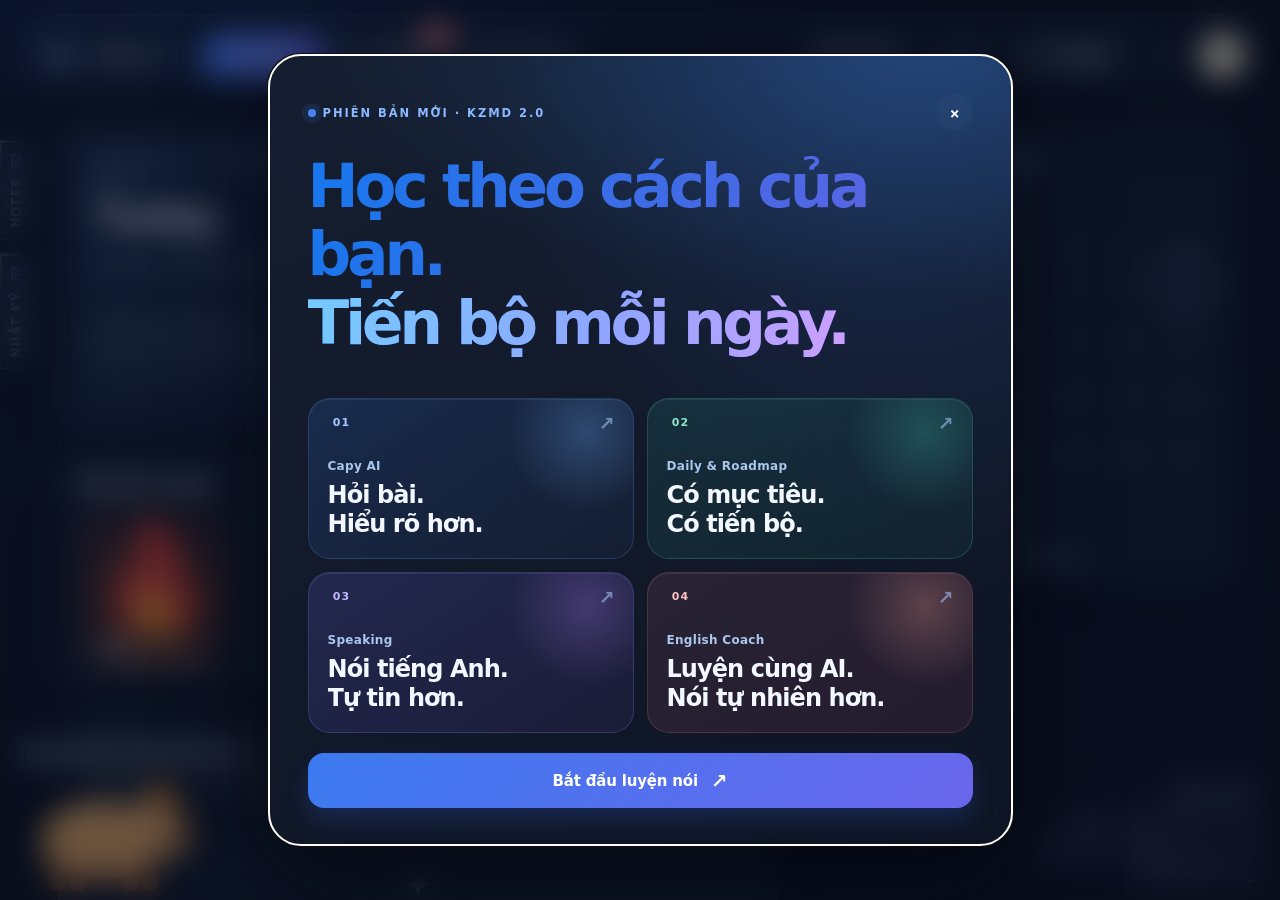
==== commit c9e11985: "Add files via upload" ====
--- a/index.html
+++ b/index.html
@@ -3014,6 +3014,56 @@
  .kz-note-item:hover,.kz-note-thumb:hover,.kz-note-thumb:hover img{transform:none}
 }
 </style>
+<style id="kz-notes-fit-style">
+@property --kz-notes-ring-angle{syntax:"<angle>";inherits:false;initial-value:0deg}
+
+#kz-notes-drawer .kz-notes-brand{gap:9px}
+.kz-notes-close-group{display:flex;align-items:center;margin-inline-start:3px;padding-inline-start:10px;border-inline-start:1px solid var(--nt-edge)}
+#kz-notes-close{width:36px;height:36px;min-height:36px;border-radius:10px}
+#kz-notes-close:hover{color:var(--nt-accent);border-color:color-mix(in srgb,var(--nt-focus) 33%,var(--nt-edge))}
+
+#kz-notes-drawer #kz-note-title{
+ field-sizing:content;align-self:start;resize:none;overflow-wrap:anywhere;
+ min-height:calc(1.14em + 12px);padding:0 0 12px;font-size:clamp(28px,3.4vw,45px);line-height:1.14;
+}
+#kz-notes-drawer .kz-notes-paper{gap:13px}
+@media(min-width:761px){
+ #kz-notes-drawer .kz-notes-editor{gap:13px;padding:clamp(15px,2vw,32px) clamp(18px,3.3vw,58px) max(25px,env(safe-area-inset-bottom))}
+ #kz-notes-drawer :is(.kz-notes-ed-bar,.kz-notes-fields){width:min(100%,1060px)}
+ #kz-notes-drawer .kz-notes-paper{padding:clamp(22px,2.5vw,38px) clamp(23px,4vw,62px) 19px}
+ #kz-notes-drawer #kz-note-body{min-height:clamp(275px,51dvh,670px)}
+ #kz-notes-drawer .kz-notes-editor:has(.kz-note-images:not([hidden])) #kz-note-body{min-height:clamp(225px,39dvh,565px)}
+}
+@media(max-width:760px){
+ .kz-notes-close-group{margin-inline-start:0;padding-inline-start:7px}
+ #kz-notes-close{width:40px;height:40px;min-height:40px}
+ #kz-notes-drawer #kz-note-title{min-height:calc(1.14em + 10px);padding-bottom:10px;font-size:clamp(24px,6.9vw,34px)}
+ #kz-notes-drawer #kz-note-body{min-height:clamp(185px,39dvh,460px)}
+ #kz-notes-drawer .kz-notes-paper{gap:11px;padding:17px 15px 13px}
+}
+
+@supports ((mask-composite:exclude) or (-webkit-mask-composite:xor)){
+ #kz-notes-drawer .kz-notes-paper::before{
+  inset:0;height:auto;padding:2px;border-radius:inherit;pointer-events:none;
+  background:conic-gradient(from var(--kz-notes-ring-angle),
+   color-mix(in srgb,var(--kz-notes-paper-accent) 52%,var(--nt-edge)),
+   var(--kz-notes-paper-accent) 15%,
+   color-mix(in srgb,var(--kz-notes-paper-accent) 68%,#edc2a4) 27%,
+   color-mix(in srgb,var(--kz-notes-paper-accent) 51%,#d8b1ec) 39%,
+   color-mix(in srgb,var(--kz-notes-paper-accent) 57%,var(--nt-edge)) 57%,
+   var(--kz-notes-paper-accent) 72%,
+   color-mix(in srgb,var(--kz-notes-paper-accent) 67%,#9dcff1) 85%,
+   color-mix(in srgb,var(--kz-notes-paper-accent) 52%,var(--nt-edge)));
+  -webkit-mask:linear-gradient(#fff 0 0) content-box,linear-gradient(#fff 0 0);
+  -webkit-mask-composite:xor;
+  mask:linear-gradient(#fff 0 0) content-box,linear-gradient(#fff 0 0);
+  mask-composite:exclude;
+ }
+ #kz-notes-drawer[open] .kz-notes-paper::before{animation:kzNotesRing 11s linear infinite}
+}
+@keyframes kzNotesRing{to{--kz-notes-ring-angle:360deg}}
+@media(prefers-reduced-motion:reduce){#kz-notes-drawer[open] .kz-notes-paper::before{animation:none}}
+</style>
 <style id="kz-journal-style">
 .kz-journal-tab{top:202px}
 @media(max-width:639px){.kz-journal-tab{top:165px}}
@@ -3134,318 +3184,273 @@
 }
 
 .kz-replay {
- --replay-bg: #f8f5f1;
- --replay-glow: #e9e4fc;
- --replay-ink: #221f38;
- --replay-muted: #5d5775;
- --replay-line: #c9bfdc;
- --replay-edge: #ddd4e8;
- --replay-accent: #654bb2;
- --replay-light: #8766d4;
- --replay-primary: #5e43a7;
- --replay-primary-ink: #fff;
- --replay-control: rgba(255, 255, 255, .55);
- --replay-hover: #ede6fa;
- position: fixed;
- inset: 0;
- box-sizing: border-box;
- width: 100%;
- height: 100%;
- height: 100dvh;
- max-width: none;
- max-height: none;
- margin: 0;
- padding: max(22px, env(safe-area-inset-top)) max(24px, env(safe-area-inset-right))
-          max(22px, env(safe-area-inset-bottom)) max(24px, env(safe-area-inset-left));
- border: 0;
- overflow: hidden;
- color: var(--replay-ink);
- background: radial-gradient(ellipse at 50% 2%, var(--replay-glow), transparent 70%), var(--replay-bg);
- color-scheme: light;
+ --replay-bg:#faf2f5;
+ --replay-ink:#35233d;
+ --replay-muted:#6e5069;
+ --replay-edge:#e3c8dc;
+ --replay-line:#c999c5;
+ --replay-accent:#8a3d8c;
+ --replay-focus:#9c4a9f;
+ --replay-lilac:#e6cef2;
+ --replay-rose:#f3b9cf;
+ --replay-peach:#f7c7b1;
+ --replay-paper:#fffbfb;
+ --replay-control:#fff9fc;
+ --replay-hover:#f5e6f2;
+ --replay-title-start:#422849;
+ --replay-title-end:#894267;
+ --replay-shadow:0 16px 54px rgba(89,43,91,.12),0 3px 10px rgba(105,50,100,.06);
+ --replay-rainbow:linear-gradient(100deg,#a061c7,#cc71a6 55%,#e89170);
+ --replay-action:linear-gradient(110deg,#7540a2,#a04380);
+ position:fixed;inset:0;isolation:isolate;box-sizing:border-box;
+ width:100%;height:100%;height:100dvh;max-width:none;max-height:none;margin:0;border:0;
+ padding:max(22px,env(safe-area-inset-top)) max(24px,env(safe-area-inset-right)) max(21px,env(safe-area-inset-bottom)) max(24px,env(safe-area-inset-left));
+ overflow:hidden;color:var(--replay-ink);background:var(--replay-bg);color-scheme:light;
 }
 :root[data-theme="dark"] .kz-replay {
- --replay-bg: #101323;
- --replay-glow: #232243;
- --replay-ink: #f2eefb;
- --replay-muted: #beb6d1;
- --replay-line: #554d72;
- --replay-edge: #4b4361;
- --replay-accent: #c7b0ff;
- --replay-light: #b99aff;
- --replay-primary: #d7c6ff;
- --replay-primary-ink: #231745;
- --replay-control: rgba(66, 56, 93, .38);
- --replay-hover: #403456;
- color-scheme: dark;
-}
-.kz-replay[open] {
- display: grid;
- grid-template-rows: auto auto minmax(0, 1fr) auto;
- gap: clamp(12px, 3vh, 36px);
-}
-.kz-replay [hidden] { display: none !important; }
-.kz-replay::backdrop { background: var(--replay-bg); }
-.kz-replay-header, .kz-replay-footer {
- width: min(100%, 1000px);
- min-width: 0;
- justify-self: center;
-}
-.kz-replay-header {
- display: flex;
- align-items: flex-start;
- justify-content: space-between;
- gap: 12px;
-}
-.kz-replay-header h2 {
- margin: 0;
- font-size: clamp(21px, 4vw, 30px);
- font-weight: 700;
- letter-spacing: -.035em;
- line-height: 1.22;
-}
-.kz-replay-range {
- margin: 5px 0 0;
- color: var(--replay-muted);
- font-size: 12px;
- font-variant-numeric: tabular-nums;
- line-height: 1.4;
-}
-.kz-replay-button {
- min-height: 44px;
- justify-content: center;
- gap: 6px;
- padding: 8px 15px;
- border: 1px solid var(--replay-edge);
- background: var(--replay-control);
- color: var(--replay-ink);
- font-weight: 600;
- line-height: 1.25;
- text-align: center;
-}
-.kz-replay-button:hover { background: var(--replay-hover); }
-.kz-replay-button:focus-visible, .kz-replay-reading:focus-visible {
- outline: 2px solid var(--replay-accent);
- outline-offset: 2px;
-}
-.kz-replay-button .i { width: 16px; height: 16px; flex: none; }
-.kz-replay-close { flex: none; }
-.kz-replay-primary {
- border-color: transparent;
- background: var(--replay-primary);
- color: var(--replay-primary-ink);
-}
-.kz-replay-primary:hover { background: var(--replay-primary); filter: brightness(1.08); }
-.kz-replay-rail {
- position: relative;
- display: grid;
- grid-template-columns: repeat(3, minmax(0, 1fr));
- width: min(100%, 620px);
- min-height: 34px;
- justify-self: center;
- align-items: start;
-}
-.kz-replay-track {
- position: absolute;
- top: 5px;
- left: calc(100% / 6);
- right: calc(100% / 6);
- height: 1px;
- background: var(--replay-line);
-}
-.kz-replay-track i {
- position: absolute;
- top: -1px;
- left: 50%;
- width: 22%;
- height: 3px;
- border-radius: 999px;
- background: linear-gradient(90deg, transparent, var(--replay-light));
- box-shadow: 0 0 12px var(--replay-light);
- opacity: 0;
- pointer-events: none;
-}
-.kz-replay[data-phase="transition"] .kz-replay-track i {
- animation: kzReplayWave .7s ease-in-out both;
-}
-@keyframes kzReplayWave {
- 0% { left: 50%; transform: translateX(-100%) scaleX(.15); opacity: 0; }
- 22% { opacity: .9; }
- 82% { opacity: .78; }
- 100% { left: 100%; transform: translateX(-100%) scaleX(1); opacity: 0; }
-}
-.kz-replay-node {
- z-index: 1;
- display: flex;
- grid-row: 1;
- min-width: 0;
- flex-direction: column;
- align-items: center;
- gap: 7px;
- color: var(--replay-muted);
- font-size: 11px;
- font-variant-numeric: tabular-nums;
- text-align: center;
- line-height: 1.25;
-}
-#kz-replay-rail-prev { grid-column: 1; }
-#kz-replay-rail-current { grid-column: 2; }
-#kz-replay-rail-next { grid-column: 3; }
-.kz-replay-node i {
- width: 9px;
- height: 9px;
- box-sizing: border-box;
- margin-top: 1px;
- border: 1px solid var(--replay-line);
- border-radius: 50%;
- background: var(--replay-bg);
-}
-.kz-replay-node-current { color: var(--replay-ink); font-weight: 700; }
-.kz-replay-node-current i {
- width: 11px;
- height: 11px;
- margin-top: 0;
- border-color: var(--replay-accent);
- background: var(--replay-accent);
- box-shadow: 0 0 0 4px color-mix(in srgb, var(--replay-accent) 20%, transparent);
-}
-.kz-replay-frame, .kz-replay-end {
- width: min(100%, 780px);
- min-height: 0;
- min-width: 0;
- justify-self: center;
-}
-.kz-replay-frame {
- display: grid;
- grid-template-rows: auto minmax(0, 1fr);
- gap: clamp(10px, 3vh, 28px);
- align-content: start;
- padding-top: clamp(0px, 3vh, 30px);
-}
-.kz-replay-date {
- margin: 0;
- color: var(--replay-ink);
- font-size: clamp(27px, 5.8vw, 63px);
- font-weight: 680;
- letter-spacing: -.05em;
- line-height: 1.12;
- text-align: center;
- text-wrap: balance;
-}
-.kz-replay-date-text {
- display: block;
- animation: kzReplayReveal .6s cubic-bezier(.2, .72, .3, 1) both;
-}
-.kz-replay-reading {
- min-height: 0;
- min-width: 0;
- margin: 0 2px;
- padding: 8px clamp(10px, 3vw, 32px) 22px;
- overflow: auto;
- overscroll-behavior: contain;
- scrollbar-gutter: stable both-edges;
- border-radius: 12px;
- color: var(--replay-ink);
-}
-.kz-replay-copy {
- width: min(100%, 64ch);
- margin-inline: auto;
- font-size: clamp(16px, 2.2vw, 22px);
- line-height: 1.68;
-}
-.kz-replay-copy h4 {
- margin: 1em 0 .4em;
- color: var(--replay-muted);
- font-size: .74em;
- font-weight: 650;
-}
-.kz-replay-copy h4:first-child { margin-top: 0; }
-.kz-replay-copy p {
- margin: 0;
- white-space: pre-wrap;
- overflow-wrap: anywhere;
-}
-.kz-replay-copy p + p { margin-top: .72em; }
-.kz-replay-copy .kz-replay-empty {
- color: var(--replay-muted);
- text-align: center;
-}
-.kz-replay-reveal {
- animation: kzReplayReveal .8s cubic-bezier(.2, .72, .3, 1) var(--kz-reveal-delay, .45s) both;
-}
-@keyframes kzReplayReveal {
- from { opacity: 0; transform: translateY(7px); }
- to { opacity: 1; transform: translateY(0); }
-}
-.kz-replay[data-paused="true"] .kz-replay-track i,
-.kz-replay[data-paused="true"] .kz-replay-date-text,
-.kz-replay[data-paused="true"] .kz-replay-reveal { animation-play-state: paused; }
-.kz-replay[data-instant="true"] .kz-replay-date-text,
-.kz-replay[data-instant="true"] .kz-replay-reveal { animation: none; }
-.kz-replay-end {
- display: grid;
- align-content: center;
- justify-items: center;
- gap: clamp(14px, 4vh, 34px);
- overflow: auto;
- padding: 5px;
-}
-.kz-replay-end-actions {
- display: flex;
- flex-wrap: wrap;
- justify-content: center;
- gap: 8px;
-}
-.kz-replay-footer {
- align-self: end;
- display: grid;
- justify-items: center;
- gap: 8px;
-}
-.kz-replay-meta {
- display: flex;
- min-height: 17px;
- align-items: center;
- justify-content: center;
- flex-wrap: wrap;
- gap: 3px 12px;
- color: var(--replay-muted);
- font-size: 12px;
- font-variant-numeric: tabular-nums;
- text-align: center;
-}
-.kz-replay-controls {
- display: grid;
- width: min(100%, 500px);
- grid-template-columns: repeat(3, minmax(0, 1fr));
- gap: 8px;
-}
-.kz-replay-sr {
- position: absolute;
- width: 1px;
- height: 1px;
- overflow: hidden;
- clip-path: inset(50%);
- white-space: nowrap;
-}
-@media (max-width: 520px) {
- .kz-replay {
-  padding: max(14px, env(safe-area-inset-top)) max(14px, env(safe-area-inset-right))
-           max(14px, env(safe-area-inset-bottom)) max(14px, env(safe-area-inset-left));
- }
- .kz-replay-controls { gap: 5px; }
- .kz-replay-controls .kz-replay-button { padding-inline: 5px; font-size: 12px; gap: 3px; }
- .kz-replay-controls .i { width: 14px; height: 14px; }
-}
-@media (max-height: 500px) {
- .kz-replay[open] { gap: 7px; }
- .kz-replay-header h2 { font-size: 20px; }
- .kz-replay-frame { padding-top: 0; gap: 4px; }
- .kz-replay-date { font-size: clamp(23px, 5vw, 36px); }
- .kz-replay-reading { padding-block: 4px 12px; }
-}
-@media (prefers-reduced-motion: reduce) {
- .kz-replay .kz-replay-date-text, .kz-replay .kz-replay-reveal,
- .kz-replay[data-phase="transition"] .kz-replay-track i { animation: none; }
+ --replay-bg:#1c1425;
+ --replay-ink:#fbecf8;
+ --replay-muted:#d2b8d0;
+ --replay-edge:#634661;
+ --replay-line:#906286;
+ --replay-accent:#ebadd8;
+ --replay-focus:#e5a8da;
+ --replay-lilac:#57366e;
+ --replay-rose:#5f2e50;
+ --replay-peach:#603544;
+ --replay-paper:#302037;
+ --replay-control:#38273f;
+ --replay-hover:#4e3554;
+ --replay-title-start:#fff3fa;
+ --replay-title-end:#ecb8d7;
+ --replay-shadow:0 22px 65px rgba(8,4,14,.39),0 3px 12px rgba(8,4,14,.25);
+ --replay-rainbow:linear-gradient(100deg,#b68ae9,#e381bf 55%,#f1ac87);
+ --replay-action:linear-gradient(110deg,#8549af,#af528c);
+ color-scheme:dark;
+}
+.kz-replay::before,.kz-replay::after{content:"";position:absolute;pointer-events:none;z-index:-1}
+.kz-replay::before{
+ inset:-12%;
+ background:radial-gradient(ellipse at 18% 6%,var(--replay-lilac),transparent 56%),
+  radial-gradient(ellipse at 86% 21%,var(--replay-rose),transparent 47%),
+  radial-gradient(ellipse at 70% 102%,var(--replay-peach),transparent 47%);
+ opacity:.83;
+}
+.kz-replay::after{
+ inset:0;
+ background:radial-gradient(circle,color-mix(in srgb,var(--replay-accent) 26%,transparent) .7px,transparent 1.05px) 2px 2px/9px 9px;
+ mask-image:radial-gradient(ellipse at 50% 44%,transparent 32%,#000 100%);opacity:.23;
+}
+.kz-replay[open]{display:grid;grid-template-rows:auto auto minmax(0,1fr) auto;gap:clamp(11px,2.1dvh,23px)}
+.kz-replay[open]::before{animation:kzReplayAtmosphere 15s ease-in-out infinite alternate}
+.kz-replay[data-paused="true"]::before,.kz-replay[data-phase="ended"]::before{animation-play-state:paused}
+@keyframes kzReplayAtmosphere{from{transform:translate3d(-1.4%,0,0) scale(1)}to{transform:translate3d(2%,-1.2%,0) scale(1.065)}}
+.kz-replay [hidden]{display:none!important}
+.kz-replay::backdrop{background:var(--replay-bg)}
+
+.kz-replay-header,.kz-replay-footer{width:min(100%,1000px);min-width:0;justify-self:center}
+.kz-replay-header{display:flex;align-items:center;justify-content:space-between;gap:12px}
+.kz-replay-brand{display:flex;align-items:center;gap:12px;min-width:0}
+.kz-replay-mark{
+ display:grid;place-items:center;flex:none;width:43px;height:43px;border-radius:14px;
+ color:#fff;background:var(--replay-action);box-shadow:0 6px 16px color-mix(in srgb,var(--replay-accent) 28%,transparent);
+}
+.kz-replay-mark .i{width:20px;height:20px}
+.kz-replay-header h2{margin:0;font-size:clamp(21px,3.1vw,29px);font-weight:735;letter-spacing:-.048em;line-height:1.14}
+.kz-replay-range{margin:4px 0 0;color:var(--replay-muted);font-size:12px;font-variant-numeric:tabular-nums;line-height:1.35}
+.kz-replay-button{
+ display:inline-flex;justify-content:center;align-items:center;gap:7px;min-height:44px;
+ padding:7px 15px;border:1px solid var(--replay-edge);border-radius:12px;
+ background:var(--replay-control);color:var(--replay-ink);font-size:13px;font-weight:660;line-height:1.2;text-align:center;
+ transition:background .22s ease,border-color .22s ease,box-shadow .22s ease,transform .22s ease;
+}
+.kz-replay-button:hover{background:var(--replay-hover);border-color:var(--replay-line);transform:translateY(-1px)}
+.kz-replay :is(button,input,select,.kz-replay-reading):focus-visible{outline:2px solid var(--replay-focus);outline-offset:3px}
+.kz-replay-button .i{width:16px;height:16px;flex:none}
+.kz-replay-close{flex:none;min-width:78px}
+.kz-replay-primary{border-color:transparent;background:var(--replay-action);color:#fff;box-shadow:0 5px 15px color-mix(in srgb,var(--replay-accent) 26%,transparent)}
+.kz-replay-primary:hover{border-color:transparent;background:var(--replay-action);filter:brightness(1.12)}
+
+.kz-replay-rail{
+ position:relative;isolation:isolate;display:grid;grid-template-columns:repeat(3,minmax(0,1fr));
+ width:min(100%,710px);min-height:40px;padding-top:2px;justify-self:center;align-items:start;
+}
+.kz-replay-track{
+ position:absolute;top:9px;left:calc(100% / 6);right:calc(100% / 6);height:2px;border-radius:4px;
+ background:linear-gradient(90deg,color-mix(in srgb,var(--replay-accent) 75%,transparent) 0 50%,var(--replay-line) 50% 100%);
+}
+.kz-replay-rail:has(#kz-replay-rail-prev[hidden]) .kz-replay-track{background:linear-gradient(90deg,transparent,var(--replay-line) 52%,var(--replay-line))}
+.kz-replay-rail:has(#kz-replay-rail-next[hidden]) .kz-replay-track{background:linear-gradient(90deg,var(--replay-accent),var(--replay-line) 48%,transparent)}
+.kz-replay-rail:has(#kz-replay-rail-prev[hidden]):has(#kz-replay-rail-next[hidden]) .kz-replay-track{opacity:0}
+.kz-replay-track i{
+ position:absolute;top:-1px;left:50%;width:27%;height:4px;border-radius:999px;
+ background:linear-gradient(90deg,transparent,#d090d8 53%,#f58cb2 80%,#fff1d4);
+ box-shadow:0 0 14px var(--replay-accent);opacity:0;pointer-events:none;
+}
+.kz-replay-track i::after{
+ content:"";position:absolute;right:0;top:-4px;width:12px;height:12px;border-radius:50%;
+ background:radial-gradient(circle,#fffcf3 0%,#ffd6b5 34%,transparent 70%);
+ box-shadow:0 0 12px #ffd6b5;
+}
+.kz-replay[data-phase="transition"] .kz-replay-track i{animation:kzReplayWave .7s cubic-bezier(.22,.64,.25,1) both}
+@keyframes kzReplayWave{
+ 0%{left:50%;transform:translateX(-100%) scaleX(.2);opacity:0}
+ 24%{opacity:1}
+ 83%{opacity:1}
+ 100%{left:100%;transform:translateX(-100%) scaleX(1);opacity:0}
+}
+.kz-replay-node{
+ z-index:1;display:flex;grid-row:1;min-width:0;flex-direction:column;align-items:center;gap:7px;
+ color:var(--replay-muted);font-size:11px;font-variant-numeric:tabular-nums;text-align:center;line-height:1.2;
+}
+#kz-replay-rail-prev{grid-column:1}
+#kz-replay-rail-current{grid-column:2}
+#kz-replay-rail-next{grid-column:3}
+.kz-replay-node i{
+ position:relative;width:9px;height:9px;box-sizing:border-box;margin-top:3px;border:1px solid var(--replay-line);
+ border-radius:50%;background:var(--replay-paper);
+}
+.kz-replay-node-current{color:var(--replay-ink);font-weight:740}
+.kz-replay-node-current i{
+ width:14px;height:14px;margin-top:1px;border:2px solid var(--replay-paper);background:var(--replay-accent);
+ box-shadow:0 0 0 4px color-mix(in srgb,var(--replay-accent) 22%,transparent);
+}
+.kz-replay-node-current i::after{
+ position:absolute;inset:-5px;content:"";border:1px solid var(--replay-accent);border-radius:50%;opacity:0;
+}
+.kz-replay[data-phase="transition"] .kz-replay-node-current i::after{animation:kzReplayNode .7s ease-out both}
+@keyframes kzReplayNode{from{opacity:.8;transform:scale(.7)}to{opacity:0;transform:scale(2.15)}}
+
+.kz-replay-frame,.kz-replay-end{width:min(100%,900px);min-height:0;min-width:0;justify-self:center}
+.kz-replay-frame{display:grid;grid-template-rows:auto minmax(0,1fr);align-content:start;gap:clamp(11px,2.2dvh,23px);padding-top:clamp(2px,1.6dvh,16px)}
+.kz-replay-date{
+ margin:0;color:var(--replay-ink);font-size:clamp(28px,5vw,63px);font-weight:740;
+ letter-spacing:-.063em;line-height:1.07;text-align:center;text-wrap:balance;
+}
+.kz-replay-date-text{
+ display:block;color:var(--replay-title-start);background:linear-gradient(95deg,var(--replay-title-start) 29%,var(--replay-title-end) 73%);
+ background-clip:text;-webkit-text-fill-color:transparent;
+ animation:kzReplayReveal calc(.66s / var(--kz-replay-speed,1)) cubic-bezier(.2,.72,.3,1) both;
+}
+.kz-replay-reading{
+ position:relative;isolation:isolate;min-height:0;min-width:0;margin:0 3px;
+ padding:clamp(22px,3dvh,36px) clamp(19px,4vw,66px);overflow:auto;overscroll-behavior:contain;
+ scrollbar-gutter:stable both-edges;scrollbar-width:thin;scrollbar-color:var(--replay-line) transparent;
+ border:1px solid var(--replay-edge);border-radius:21px;color:var(--replay-ink);box-shadow:var(--replay-shadow);
+ background:var(--replay-rainbow) top/100% 3px no-repeat,
+  radial-gradient(ellipse at 93% -13%,color-mix(in srgb,var(--replay-rose) 31%,transparent),transparent 65%),var(--replay-paper);
+ transition:border-color .25s ease,box-shadow .25s ease;
+}
+.kz-replay[data-is-today="true"] .kz-replay-reading{border-color:color-mix(in srgb,var(--replay-accent) 66%,var(--replay-edge))}
+.kz-replay[data-frame-kind="gap"] .kz-replay-reading,.kz-replay[data-frame-kind="empty"] .kz-replay-reading{
+ align-self:start;justify-self:center;width:min(calc(100% - 6px),560px);
+ padding-block:clamp(20px,4.8dvh,49px);border-style:dashed;box-shadow:none;
+ background:color-mix(in srgb,var(--replay-paper) 79%,transparent);
+}
+.kz-replay-copy{width:min(100%,63ch);margin-inline:auto;font-size:clamp(16px,2vw,21px);line-height:1.75}
+.kz-replay-copy h4{margin:1.2em 0 .4em;color:var(--replay-accent);font-size:.72em;font-weight:710}
+.kz-replay-copy h4:first-child{margin-top:0}
+.kz-replay-copy p{margin:0;white-space:pre-wrap;overflow-wrap:anywhere}
+.kz-replay-copy p+p{margin-top:.75em}
+.kz-replay-copy .kz-replay-empty{color:var(--replay-muted);text-align:center;font-size:.9em;line-height:1.55}
+.kz-replay-reveal{
+ animation:kzReplayReveal calc(.85s / var(--kz-replay-speed,1)) cubic-bezier(.2,.72,.3,1)
+  calc(var(--kz-reveal-delay,.44s) / var(--kz-replay-speed,1)) both;
+}
+@keyframes kzReplayReveal{from{opacity:0;transform:translateY(9px)}to{opacity:1;transform:translateY(0)}}
+.kz-replay[data-paused="true"] .kz-replay-track i,.kz-replay[data-paused="true"] .kz-replay-node-current i::after,
+.kz-replay[data-paused="true"] .kz-replay-date-text,.kz-replay[data-paused="true"] .kz-replay-reveal{animation-play-state:paused}
+.kz-replay[data-instant="true"] .kz-replay-date-text,.kz-replay[data-instant="true"] .kz-replay-reveal{animation:none}
+
+.kz-replay-end{
+ display:grid;align-content:center;justify-items:center;gap:clamp(12px,2.9dvh,26px);overflow:auto;
+ border:1px solid var(--replay-edge);border-radius:24px;padding:clamp(13px,3vh,27px);
+ background:var(--replay-rainbow) top/100% 3px no-repeat,
+  radial-gradient(ellipse at 55% -25%,color-mix(in srgb,var(--replay-rose) 47%,transparent),transparent 70%),var(--replay-paper);
+ box-shadow:var(--replay-shadow);animation:kzReplayReveal .5s cubic-bezier(.2,.72,.3,1) both;
+}
+.kz-replay-finish-mark{
+ display:grid;place-items:center;flex:none;width:57px;height:57px;border-radius:17px;color:var(--replay-accent);
+ border:1px solid var(--replay-edge);background:var(--replay-hover);box-shadow:0 0 0 6px color-mix(in srgb,var(--replay-lilac) 50%,transparent);
+}
+.kz-replay-finish-mark .i{width:26px;height:26px}
+#kz-replay-summary{margin:0;max-width:44ch;color:var(--replay-muted);font-size:clamp(13px,1.8vw,17px);line-height:1.55;text-align:center}
+.kz-replay-end-actions{display:flex;flex-wrap:wrap;justify-content:center;gap:8px}
+
+.kz-replay-footer{
+ align-self:end;display:grid;grid-template-columns:minmax(0,1fr) minmax(300px,auto);grid-template-areas:"scrub scrub" "meta controls";
+ gap:9px 15px;align-items:center;padding:10px 13px;border:1px solid var(--replay-edge);border-radius:16px;
+ background:color-mix(in srgb,var(--replay-paper) 85%,transparent);box-shadow:0 7px 24px color-mix(in srgb,var(--replay-ink) 8%,transparent);
+}
+.kz-replay-scrub{grid-area:scrub;min-width:0;display:grid;gap:0}
+.kz-replay-scrub-caption{display:flex;justify-content:space-between;align-items:center;gap:8px;min-width:0;color:var(--replay-muted);font-size:11px;line-height:1.25}
+#kz-replay-scrub-date{color:var(--replay-accent);font-variant-numeric:tabular-nums;text-align:right}
+#kz-replay-scrubber{
+ --kz-replay-progress:0%;display:block;appearance:none;width:100%;height:24px;min-height:24px;
+ margin:0;padding:0;border:0;background:transparent;box-shadow:none;accent-color:var(--replay-accent);cursor:ew-resize;
+}
+#kz-replay-scrubber:disabled{cursor:default;opacity:.65}
+#kz-replay-scrubber::-webkit-slider-runnable-track{
+ height:5px;border-radius:12px;background:linear-gradient(90deg,var(--replay-accent) var(--kz-replay-progress),var(--replay-edge) var(--kz-replay-progress));
+}
+#kz-replay-scrubber::-moz-range-track{height:5px;border-radius:12px;background:var(--replay-edge)}
+#kz-replay-scrubber::-moz-range-progress{height:5px;border-radius:12px;background:var(--replay-accent)}
+#kz-replay-scrubber::-webkit-slider-thumb{
+ appearance:none;width:15px;height:15px;margin-top:-5px;border:2px solid var(--replay-paper);border-radius:50%;
+ background:var(--replay-accent);box-shadow:0 0 0 2px color-mix(in srgb,var(--replay-accent) 51%,transparent);
+}
+#kz-replay-scrubber::-moz-range-thumb{width:12px;height:12px;border:2px solid var(--replay-paper);border-radius:50%;background:var(--replay-accent)}
+.kz-replay-meta{
+ grid-area:meta;display:flex;min-width:0;min-height:22px;align-items:center;flex-wrap:wrap;gap:5px 13px;
+ color:var(--replay-muted);font-size:12px;font-variant-numeric:tabular-nums;
+}
+.kz-replay-pace{display:inline-flex;align-items:center;gap:6px;min-width:0}
+#kz-replay-speed{
+ min-width:0;min-height:32px;max-width:100%;padding:4px 5px;border:1px solid var(--replay-edge);border-radius:8px;
+ background:var(--replay-control);color:var(--replay-ink);font:inherit;font-size:13px;box-shadow:none;
+}
+.kz-replay-controls{grid-area:controls;display:grid;grid-template-columns:repeat(3,minmax(0,1fr));min-width:0;gap:6px}
+.kz-replay-controls .kz-replay-button{white-space:nowrap}
+.kz-replay-sr{position:absolute;width:1px;height:1px;overflow:hidden;clip-path:inset(50%);white-space:nowrap}
+
+@media(max-width:730px){
+ .kz-replay{padding:max(12px,env(safe-area-inset-top)) max(12px,env(safe-area-inset-right)) max(12px,env(safe-area-inset-bottom)) max(12px,env(safe-area-inset-left))}
+ .kz-replay[open]{gap:10px}
+ .kz-replay-brand{gap:8px}
+ .kz-replay-mark{width:36px;height:36px;border-radius:11px}
+ .kz-replay-mark .i{width:18px;height:18px}
+ .kz-replay-range{font-size:11px}
+ .kz-replay-rail{width:100%;min-height:33px}
+ .kz-replay-frame{gap:11px;padding-top:2px}
+ .kz-replay-date{font-size:clamp(27px,7.3vw,42px);letter-spacing:-.05em}
+ .kz-replay-reading{margin:0 1px;padding:16px 15px 18px;border-radius:14px}
+ .kz-replay-end{border-radius:16px}
+ .kz-replay-copy{font-size:16px;line-height:1.68}
+ .kz-replay-footer{grid-template-columns:minmax(0,1fr);grid-template-areas:"scrub" "meta" "controls";gap:6px;padding:8px;border-radius:13px}
+ .kz-replay-meta{gap:3px 7px;justify-content:space-between;font-size:11px}
+ #kz-replay-speed{font-size:16px;min-height:35px;padding-inline:5px}
+ .kz-replay-controls{gap:4px}
+ .kz-replay-controls .kz-replay-button{padding-inline:4px;font-size:11.5px;gap:3px}
+ .kz-replay-controls .i{width:13px;height:13px}
+}
+@media(max-height:540px){
+ .kz-replay[open]{gap:6px;padding-block:max(8px,env(safe-area-inset-top)) max(8px,env(safe-area-inset-bottom))}
+ .kz-replay-header h2{font-size:20px}
+ .kz-replay-mark{width:33px;height:33px;border-radius:10px}
+ .kz-replay-rail{min-height:30px}
+ .kz-replay-frame{padding-top:0;gap:6px}
+ .kz-replay-date{font-size:clamp(23px,5vw,35px)}
+ .kz-replay-reading{padding-block:11px 14px}
+ .kz-replay-footer{gap:4px 10px;padding-block:5px}
+ .kz-replay-button{min-height:38px}
+ .kz-replay-finish-mark{width:39px;height:39px;border-radius:13px}
+ .kz-replay-finish-mark .i{width:22px;height:22px}
+}
+@media(prefers-reduced-motion:reduce){
+ .kz-replay[open]::before,.kz-replay .kz-replay-date-text,.kz-replay .kz-replay-reveal,.kz-replay .kz-replay-end,
+ .kz-replay[data-phase="transition"] .kz-replay-track i,.kz-replay[data-phase="transition"] .kz-replay-node-current i::after{animation:none}
+ .kz-replay .kz-replay-button,.kz-replay .kz-replay-reading{transition:none}
+ .kz-replay .kz-replay-button:hover{transform:none}
 }
 @media(min-width:1000px) and (pointer:fine){#kz-journal-drawer,#kz-journal-replay{zoom:.8}}
 </style>
@@ -4052,9 +4057,12 @@
  </dialog>
 <dialog id="kz-journal-replay" class="kz-replay" aria-labelledby="kz-replay-title">
  <header class="kz-replay-header">
-  <div>
-   <h2 id="kz-replay-title">Nhìn lại</h2>
-   <p id="kz-replay-range" class="kz-replay-range"></p>
+  <div class="kz-replay-brand">
+   <span class="kz-replay-mark" aria-hidden="true"><svg class="i"><use href="#i-kz-journal"/></svg></span>
+   <div>
+    <h2 id="kz-replay-title">Nhìn lại</h2>
+    <p id="kz-replay-range" class="kz-replay-range"></p>
+   </div>
   </div>
   <button id="kz-replay-close" class="kz-replay-button kz-replay-close" type="button" autofocus>
    <svg class="i" aria-hidden="true"><use href="#i-x"/></svg><span>Thoát</span>
@@ -4073,16 +4081,28 @@
   </div>
  </div>
  <div id="kz-replay-end" class="kz-replay-end" hidden>
+  <span class="kz-replay-finish-mark" aria-hidden="true"><svg class="i"><use href="#i-check"/></svg></span>
   <h3 class="kz-replay-date">Đã đến hôm nay</h3>
+  <p id="kz-replay-summary" class="kz-replay-summary"></p>
   <div class="kz-replay-end-actions">
-   <button id="kz-replay-restart" class="kz-replay-button" type="button">Xem lại từ đầu</button>
+   <button id="kz-replay-restart" class="kz-replay-button" type="button"><svg class="i" aria-hidden="true"><use href="#i-redo"/></svg>Xem lại từ đầu</button>
    <button id="kz-replay-write" class="kz-replay-button kz-replay-primary" type="button">Viết hôm nay</button>
   </div>
  </div>
  <footer class="kz-replay-footer">
+  <div class="kz-replay-scrub">
+   <div class="kz-replay-scrub-caption">
+    <label for="kz-replay-scrubber">Dòng thời gian</label>
+    <span id="kz-replay-scrub-date"></span>
+   </div>
+   <input id="kz-replay-scrubber" type="range" min="1" max="1" value="1" step="1">
+  </div>
   <div class="kz-replay-meta">
-   <span id="kz-replay-position"></span>
-   <span id="kz-replay-scroll-tip" role="status" hidden>Cuộn để đọc hết bài.</span>
+   <div class="kz-replay-state">
+    <span id="kz-replay-position"></span>
+    <span id="kz-replay-scroll-tip" role="status" hidden>Cuộn để đọc hết bài.</span>
+   </div>
+   <label class="kz-replay-pace" for="kz-replay-speed"><span>Tốc độ đọc</span><select id="kz-replay-speed"><option value="0.75">Chậm</option><option value="1" selected>Vừa</option><option value="1.35">Nhanh</option></select></label>
   </div>
   <div class="kz-replay-controls">
    <button id="kz-replay-prev" class="kz-replay-button" type="button">
@@ -4100,8 +4120,8 @@
 </dialog>
  <dialog class="kz-notes-drawer" id="kz-notes-drawer" aria-labelledby="kz-notes-heading" data-view="list" data-empty="1" data-library-empty="1" data-label="none">
   <header class="kz-notes-head">
-   <div class="kz-notes-brand"><span class="kz-notes-mark"><svg class="i" aria-hidden="true"><use href="#i-note"/></svg></span><h2 id="kz-notes-heading">Ghi chú</h2></div>
-   <div class="kz-notes-head-r"><span class="kz-notes-state" id="kz-notes-state" role="status" aria-atomic="true"></span><button type="button" class="kz-notes-close" id="kz-notes-close" aria-label="Đóng ghi chú" title="Đóng ghi chú"><svg class="i" aria-hidden="true"><use href="#i-x"/></svg></button></div>
+   <div class="kz-notes-brand"><span class="kz-notes-mark"><svg class="i" aria-hidden="true"><use href="#i-note"/></svg></span><h2 id="kz-notes-heading">Ghi chú</h2><span class="kz-notes-close-group"><button type="button" class="kz-notes-close" id="kz-notes-close" aria-label="Đóng ghi chú" title="Đóng ghi chú"><svg class="i" aria-hidden="true"><use href="#i-x"/></svg></button></span></div>
+   <div class="kz-notes-head-r"><span class="kz-notes-state" id="kz-notes-state" role="status" aria-atomic="true"></span></div>
   </header>
   <div class="kz-notes-body">
    <aside class="kz-notes-side" aria-label="Thư viện ghi chú">
@@ -4135,7 +4155,7 @@
     </div>
     <div class="kz-notes-fields" id="kz-notes-fields">
      <div class="kz-notes-paper">
-      <div class="kz-note-title-row"><input id="kz-note-title" type="text" maxlength="160" placeholder="Tiêu đề ghi chú" aria-label="Tiêu đề ghi chú" autocomplete="off"></div>
+      <div class="kz-note-title-row"><textarea id="kz-note-title" rows="1" maxlength="160" placeholder="Tiêu đề ghi chú" aria-label="Tiêu đề ghi chú" autocomplete="off"></textarea></div>
       <textarea id="kz-note-body" placeholder="Viết ở đây…" aria-label="Nội dung ghi chú"></textarea>
       <div id="kz-note-editor-meta" class="kz-note-editor-meta"></div>
      </div>
@@ -6104,6 +6124,10 @@
  const nextButton = find('next');
  const restartButton = find('restart');
  const writeButton = find('write');
+ const speedControl = find('speed');
+ const scrubber = find('scrubber');
+ const scrubDate = find('scrub-date');
+ const summary = find('summary');
  const railNodes = ['rail-prev', 'rail-current', 'rail-next'].map(find);
  const reducedMotion = matchMedia('(prefers-reduced-motion: reduce)');
  const entryFields = [
@@ -6113,14 +6137,19 @@
  ];
  const transitionDuration = 700;
  const dayDuration = 86_400_000;
+ const speedChoices = [0.75, 1, 1.35];
+ const numberFormat = new Intl.NumberFormat('vi-VN');
  let frames = [];
  let startDate = '';
  let position = 0;
+ let speed = 1;
+ let scrubPointer = null;
  let restoreFocus = null;
  let phase = 'reading';
  let paused = false;
  let timer = null;
  let began = 0;
+ let timerRate = 1;
  let remaining = 0;
 
  function sectionsFor(entry) {
@@ -6165,6 +6194,25 @@
   return year ? `${d}/${m}/${y}` : `${d}/${m}`;
  }
 
+ function frameTitle(frame) {
+  return frame.from === frame.to ? dateLong(frame.from) : `${shortDate(frame.from, true)} – ${shortDate(frame.to, true)}`;
+ }
+
+ function updateScrubPreview(index) {
+  const frame = frames[index];
+  if (!frame) return;
+  const title = frameTitle(frame);
+  scrubber.setAttribute('aria-valuetext', `${title}, mốc ${index + 1} trên ${frames.length}`);
+  if (scrubDate) scrubDate.textContent = frame.from === frame.to ? shortDate(frame.from, true) : title;
+  const progress = frames.length > 1 ? index * 100 / (frames.length - 1) : 100;
+  scrubber.style.setProperty('--kz-replay-progress', `${progress}%`);
+ }
+
+ function updateScrubber() {
+  scrubber.value = String(position + 1);
+  updateScrubPreview(position);
+ }
+
  function setPhase(nextPhase) {
   phase = nextPhase;
   dialog.dataset.phase = phase;
@@ -6200,7 +6248,8 @@
 
  function fillCopy(frame) {
   if (!frame.sections.length) {
-   const empty = makeText('p', 'Bạn chưa viết nhật ký.', 0);
+   const message = frame.from === frame.to ? 'Bạn chưa viết nhật ký.' : 'Bạn chưa viết nhật ký trong khoảng ngày này.';
+   const empty = makeText('p', message, 0);
    empty.classList.add('kz-replay-empty');
    copy.replaceChildren(empty);
    return;
@@ -6220,20 +6269,21 @@
   if (timer === null) return;
   clearTimeout(timer);
   timer = null;
-  remaining = Math.max(0, remaining - (performance.now() - began));
+  remaining = Math.max(0, remaining - (performance.now() - began) * timerRate);
  }
 
  function beginTimer() {
-  if (!dialog.open || paused || timer !== null || phase === 'ended' || phase === 'scroll') return;
+  if (!dialog.open || paused || scrubPointer !== null || timer !== null || phase === 'ended' || phase === 'scroll') return;
   if (remaining <= 0) {
    finishPhase();
    return;
   }
   began = performance.now();
-  const duration = Math.min(remaining, 2_147_000_000);
+  timerRate = phase === 'reading' ? speed : 1;
+  const duration = Math.min(Math.ceil(remaining / timerRate), 2_147_000_000);
   timer = setTimeout(() => {
    timer = null;
-   remaining = Math.max(0, remaining - Math.max(duration, performance.now() - began));
+   remaining = Math.max(0, remaining - Math.max(duration, performance.now() - began) * timerRate);
    beginTimer();
   }, duration);
  }
@@ -6243,7 +6293,7 @@
  }
 
  function finishPhase() {
-  if (!dialog.open || paused) return;
+  if (!dialog.open || paused || scrubPointer !== null) return;
   if (phase === 'transition') {
    renderFrame(position + 1);
   } else if (!readingAtBottom()) {
@@ -6265,15 +6315,17 @@
   cancelTimer();
   position = nextPosition;
   const frame = frames[position];
-  const title = frame.from === frame.to
-   ? dateLong(frame.from)
-   : `${shortDate(frame.from, true)} – ${shortDate(frame.to, true)}`;
-  const animatedDate = document.createElement('span');
+  const singleDay = frame.from === frame.to;
+  const title = frameTitle(frame);
+  const animatedDate = document.createElement(singleDay ? 'time' : 'span');
+  if (singleDay) animatedDate.dateTime = frame.from;
   animatedDate.className = 'kz-replay-date-text';
   animatedDate.textContent = title;
   dateHeading.replaceChildren(animatedDate);
   framePanel.hidden = false;
   endPanel.hidden = true;
+  dialog.dataset.frameKind = frame.sections.length ? 'entry' : singleDay ? 'empty' : 'gap';
+  dialog.dataset.isToday = String(position === frames.length - 1);
   dialog.dataset.instant = String(instant || paused);
   setPhase('reading');
   fillCopy(frame);
@@ -6282,7 +6334,8 @@
   setRailNode(railNodes[1], frame);
   setRailNode(railNodes[2], frames[position + 1]);
   const words = frame.sections.reduce((count, {text}) => count + (text.match(/\S+/gu)?.length || 0), 0);
-  remaining = words ? Math.max(6000, 2000 + words * 60_000 / 170) : (frame.from === frame.to ? 3500 : 4200);
+  remaining = words ? Math.max(6300, 2300 + words * 60_000 / 155) : singleDay ? 3600 : 4400;
+  updateScrubber();
   updateControls();
   status.textContent = `${title}. ${positionLabel.textContent}`;
   beginTimer();
@@ -6322,12 +6375,56 @@
   else renderFrame(nextPosition, paused);
  }
 
+ function applySpeed(value) {
+  if (!speedChoices.includes(value) || value === speed) return;
+  if (phase === 'reading') cancelTimer();
+  speed = value;
+  dialog.style.setProperty('--kz-replay-speed', String(speed));
+  beginTimer();
+ }
+
+ function scrubToValue() {
+  if (!dialog.open || scrubber.disabled) return;
+  const index = Number(scrubber.value) - 1;
+  if (!frames[index]) return;
+  if (scrubPointer !== null) {
+   updateScrubPreview(index);
+   return;
+  }
+  if (phase === 'ended') paused = true;
+  if (index !== position || phase === 'ended') renderFrame(index, true);
+  else {
+   updateScrubber();
+   if (phase === 'scroll' && readingAtBottom()) finishPhase();
+   else beginTimer();
+  }
+ }
+
+ function finishScrubbing(event) {
+  if (event.pointerId !== scrubPointer) return;
+  scrubPointer = null;
+  dialog.dataset.scrubbing = 'false';
+  if (event.type !== 'pointercancel') scrubToValue();
+  else {
+   updateScrubber();
+   if (phase === 'scroll' && readingAtBottom()) finishPhase();
+   else beginTimer();
+  }
+ }
+
  function start() {
   const lastDate = today();
   frames = buildFrames(startDate, lastDate, getEntries());
   range.textContent = startDate === lastDate
    ? shortDate(lastDate, true)
    : `${shortDate(startDate, true)} – ${shortDate(lastDate, true)}`;
+  const countWritten = frames.filter(frame => frame.sections.length).length;
+  const countDays = (Date.parse(`${lastDate}T00:00:00Z`) - Date.parse(`${startDate}T00:00:00Z`)) / dayDuration + 1;
+  summary.textContent = `${numberFormat.format(countWritten)} ngày có nhật ký · ${numberFormat.format(countDays - countWritten)} ngày chưa viết`;
+  scrubber.max = String(frames.length);
+  scrubber.disabled = frames.length === 1;
+  scrubPointer = null;
+  dialog.dataset.scrubbing = 'false';
   paused = document.hidden;
   renderFrame(0);
  }
@@ -6336,6 +6433,9 @@
   if (dialog.open || !safeDate(firstDate) || firstDate > today()) return false;
   restoreFocus = trigger;
   startDate = firstDate;
+  speed = 1;
+  speedControl.value = '1';
+  dialog.style.setProperty('--kz-replay-speed', '1');
   dialog.showModal();
   start();
   return true;
@@ -6343,6 +6443,8 @@
 
  function clearSession() {
   cancelTimer();
+  scrubPointer = null;
+  dialog.dataset.scrubbing = 'false';
   frames = [];
   copy.replaceChildren();
   if (restoreFocus instanceof HTMLElement && restoreFocus.isConnected) restoreFocus.focus({preventScroll: true});
@@ -6365,6 +6467,17 @@
  nextButton.addEventListener('click', () => step(1));
  restartButton.addEventListener('click', () => { start(); closeButton.focus({preventScroll: true}); });
  writeButton.addEventListener('click', () => { close(); onWriteToday(); });
+ speedControl.addEventListener('change', () => applySpeed(Number(speedControl.value)));
+ scrubber.addEventListener('pointerdown', event => {
+  if (scrubber.disabled || scrubPointer !== null || event.button !== 0) return;
+  scrubPointer = event.pointerId;
+  dialog.dataset.scrubbing = 'true';
+  cancelTimer();
+ });
+ scrubber.addEventListener('input', scrubToValue);
+ scrubber.addEventListener('change', scrubToValue);
+ window.addEventListener('pointerup', finishScrubbing, {capture: true});
+ window.addEventListener('pointercancel', finishScrubbing, {capture: true});
  dialog.addEventListener('cancel', event => { event.preventDefault(); close(); });
  dialog.addEventListener('close', () => { if (!dialog.open && frames.length) clearSession(); });
  dialog.addEventListener('keydown', event => {
@@ -6374,7 +6487,7 @@
    close();
    return;
   }
-  if (event.altKey || event.ctrlKey || event.metaKey || event.shiftKey) return;
+  if (event.altKey || event.ctrlKey || event.metaKey || event.shiftKey || event.target.closest?.('input,select')) return;
   if (event.key === 'ArrowLeft' || event.key === 'ArrowRight') {
    event.preventDefault();
    event.stopPropagation();
@@ -6383,7 +6496,15 @@
  });
  reading.addEventListener('scroll', onScrollOrResize, {passive: true});
  window.addEventListener('resize', onScrollOrResize);
- document.addEventListener('visibilitychange', () => { if (document.hidden) setPaused(true); });
+ document.addEventListener('visibilitychange', () => {
+  if (!document.hidden) return;
+  setPaused(true);
+  if (scrubPointer !== null) {
+   scrubPointer = null;
+   dialog.dataset.scrubbing = 'false';
+   updateScrubber();
+  }
+ });
  reducedMotion.addEventListener('change', () => {
   if (dialog.open && phase === 'transition' && reducedMotion.matches) {
    cancelTimer();
@@ -8045,10 +8166,18 @@
   editorMeta.textContent=note?`${words} từ · Cập nhật ${updatedDate.format(note.updatedAt)}`:'';
  }
 
+ const fitTitle=CSS.supports('field-sizing:content')?()=>{}:()=>{
+  if(!titleEl.clientWidth)return;
+  titleEl.style.height='auto';
+  titleEl.style.height=titleEl.scrollHeight+'px';
+ };
+ window.addEventListener('resize',fitTitle);
+
  function syncEditorFields(){
   const note=activeNote();
   drawer.dataset.empty=note?'0':'1';
   titleEl.value=note?.title||'';
+  requestAnimationFrame(fitTitle);
   bodyEl.value=note?.content||'';
   renderImages(note);
   renderEditorDetails(note);
@@ -8418,7 +8547,15 @@
   event.preventDefault();
   items[Math.min(items.length-1,Math.max(0,target))]?.focus();
  });
- titleEl.addEventListener('input',scheduleSave);
+ titleEl.addEventListener('input',()=>{
+  if(titleEl.value.includes('\n')){
+   const {selectionStart,selectionEnd}=titleEl;
+   titleEl.value=titleEl.value.replaceAll('\n',' ');
+   titleEl.setSelectionRange(selectionStart,selectionEnd);
+  }
+  fitTitle();
+  scheduleSave();
+ });
  bodyEl.addEventListener('input',scheduleSave);
  titleEl.addEventListener('keydown',e=>{
   if(e.key==='Enter'&&!e.isComposing){e.preventDefault();bodyEl.focus({preventScroll:true})}
